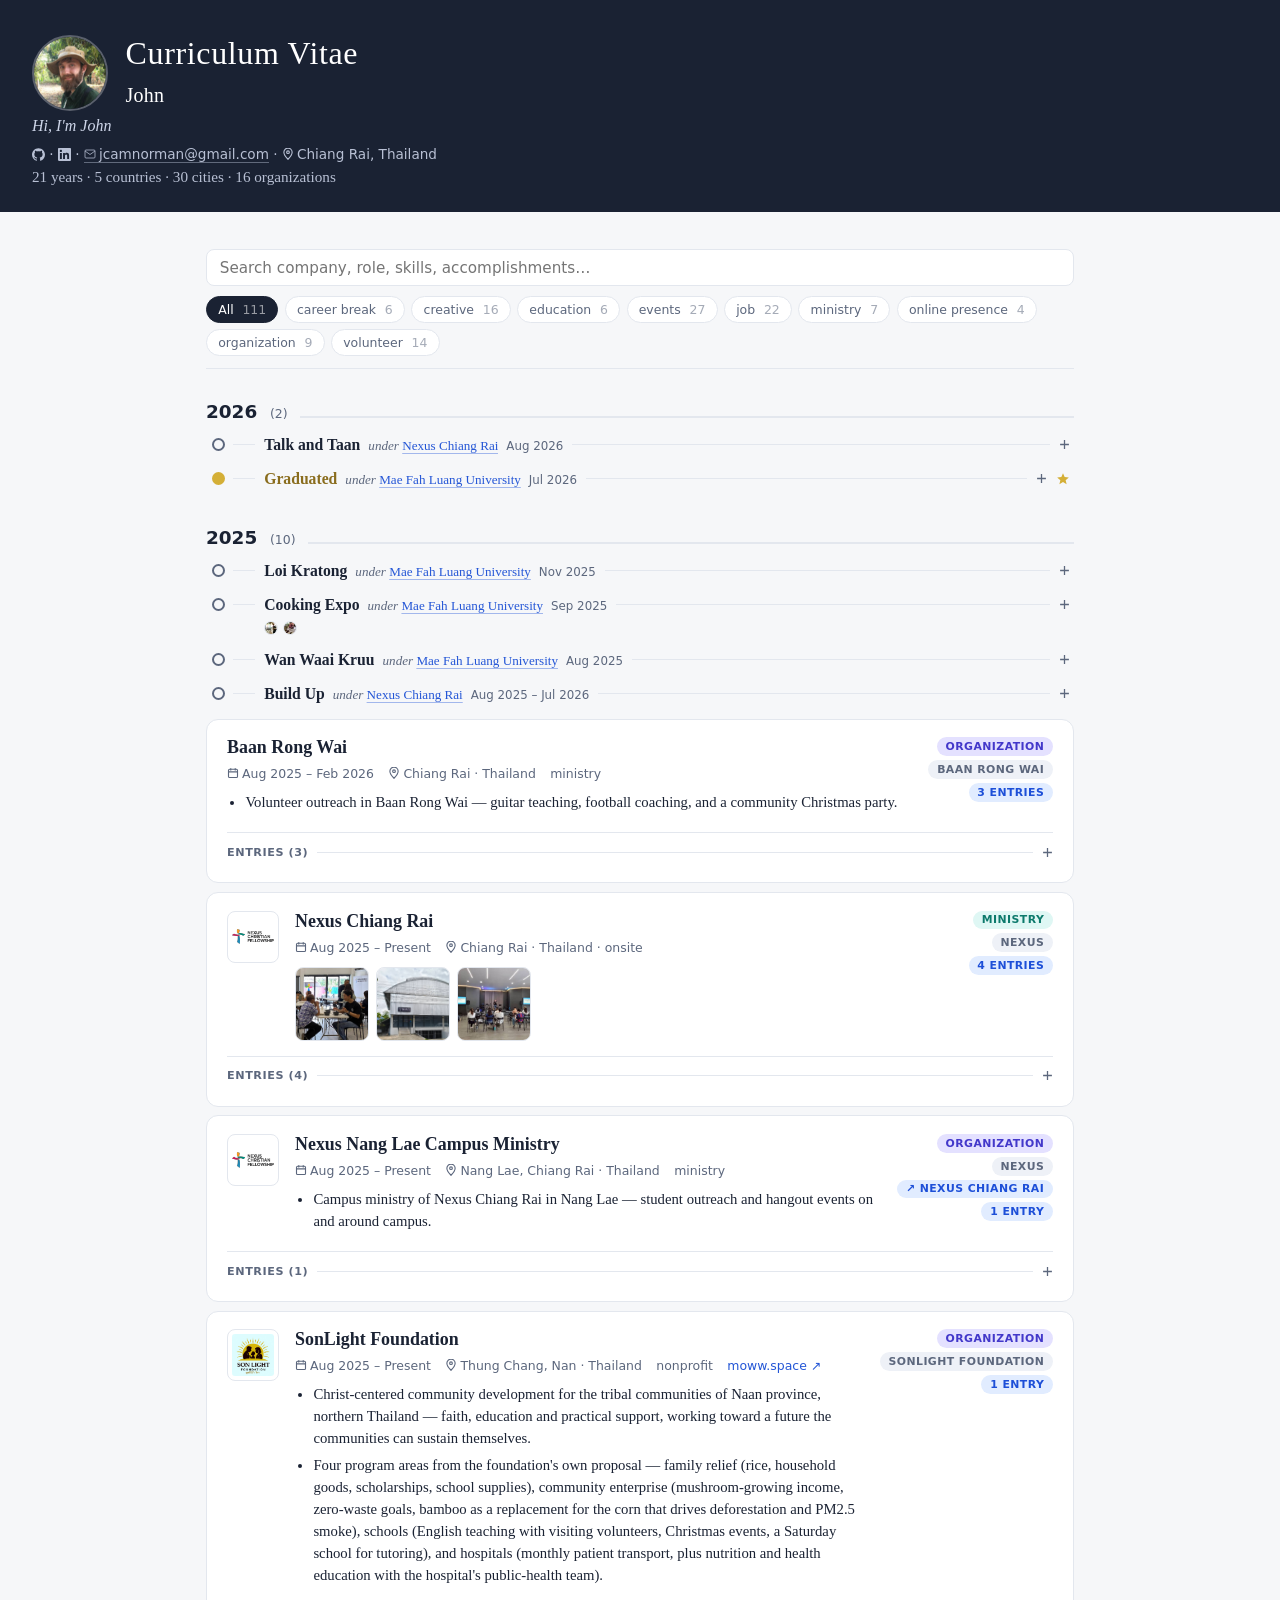
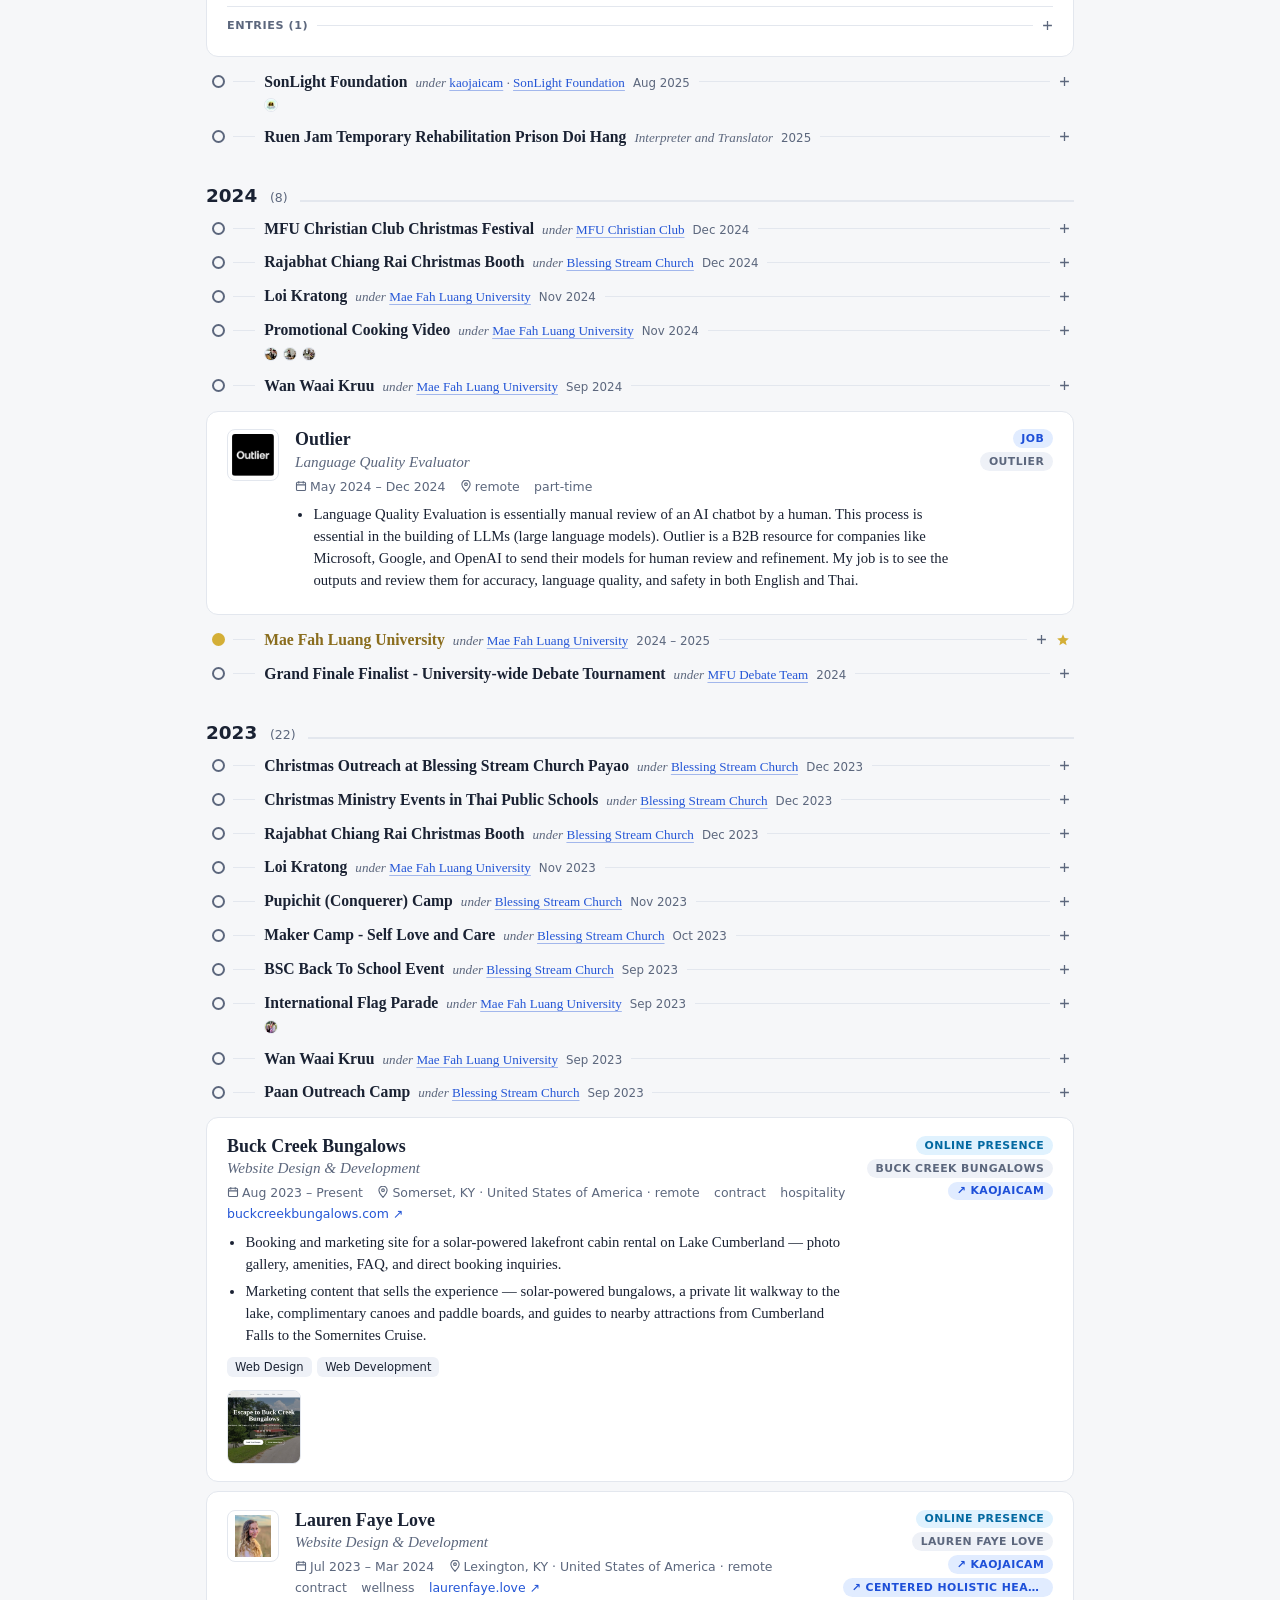
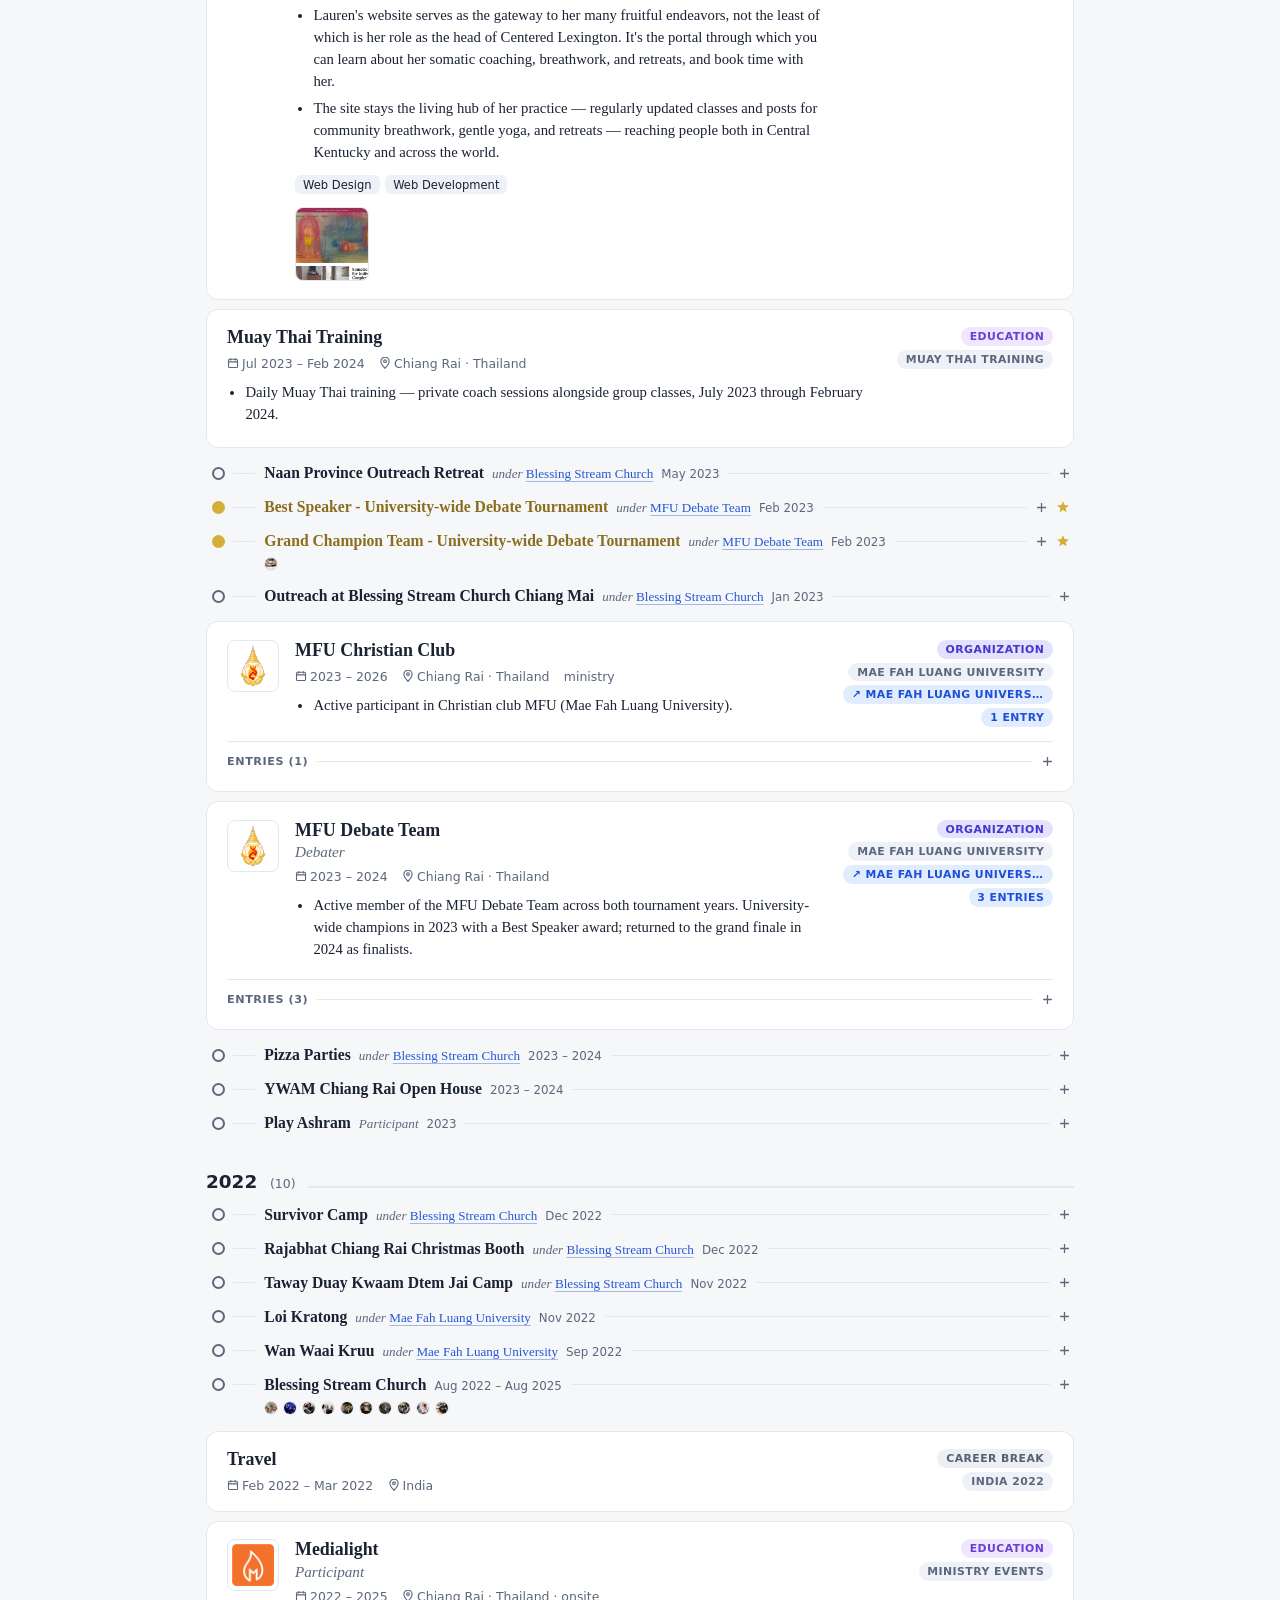
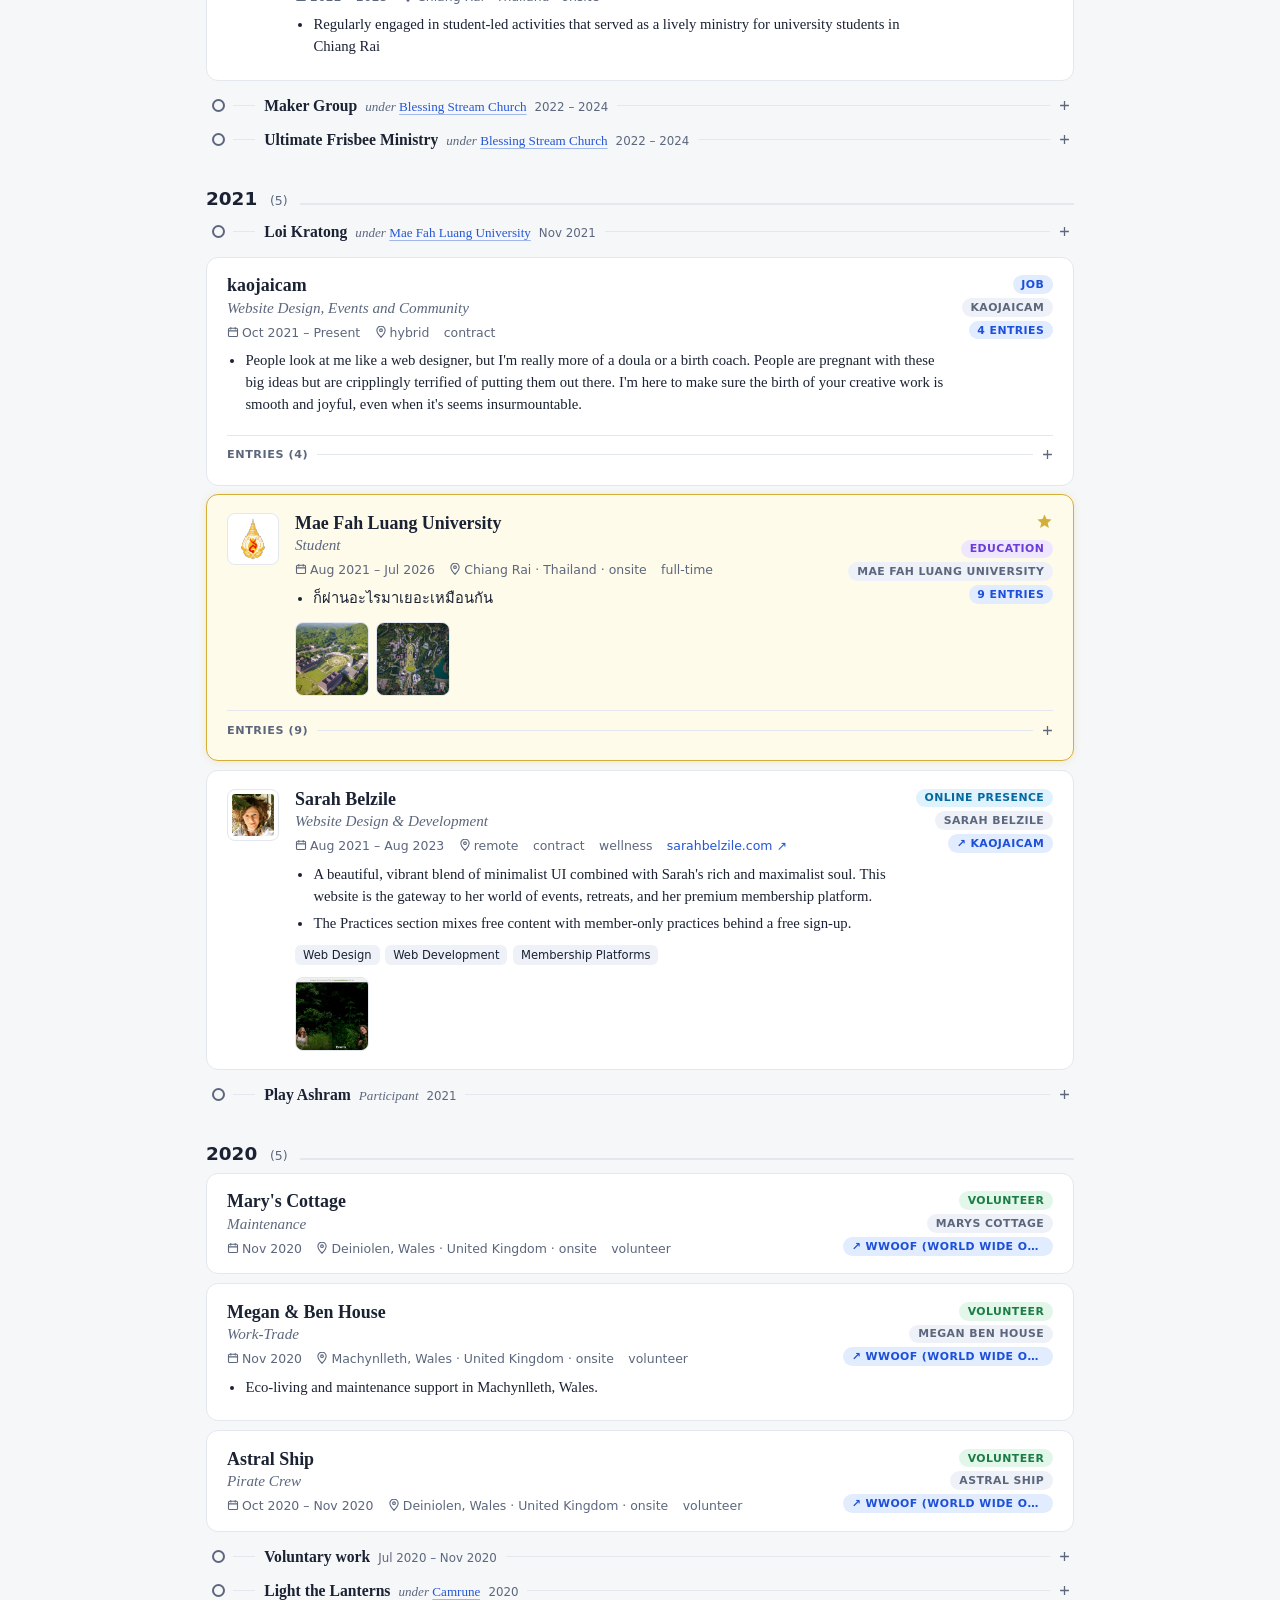
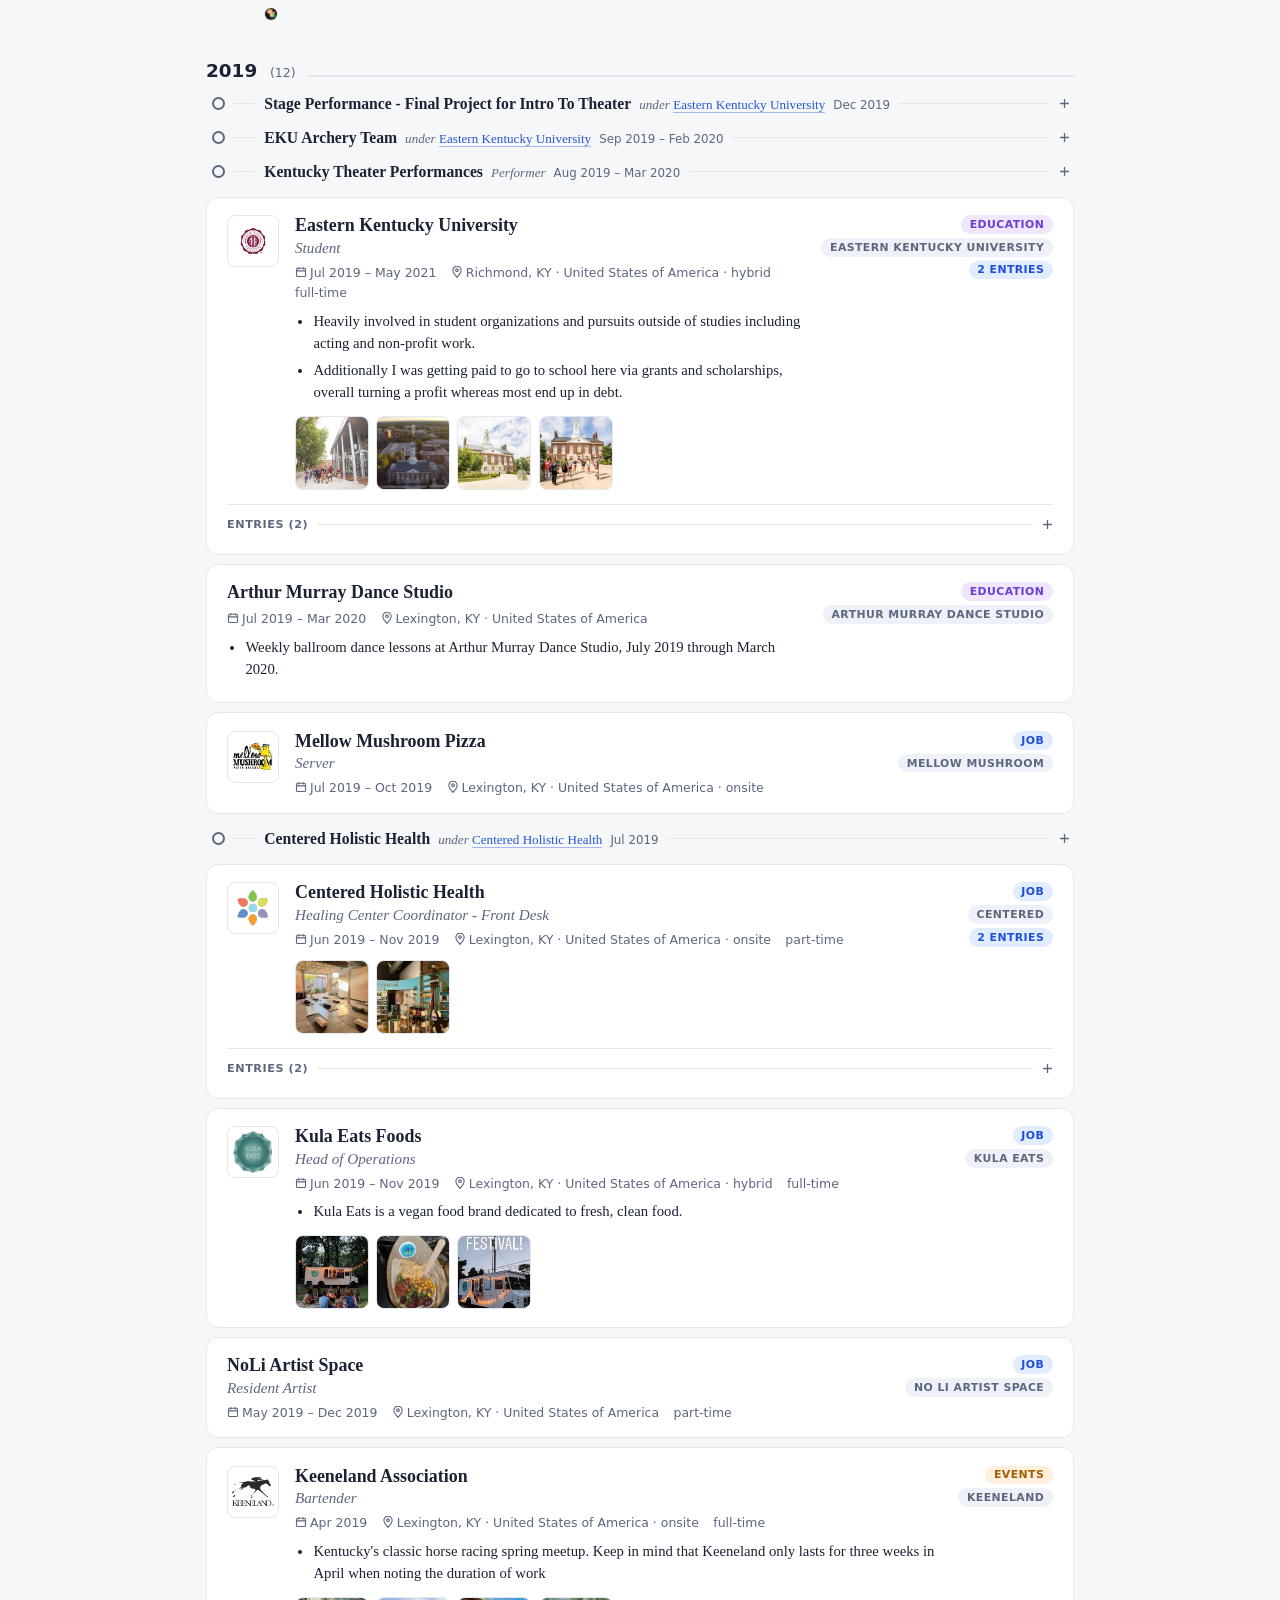
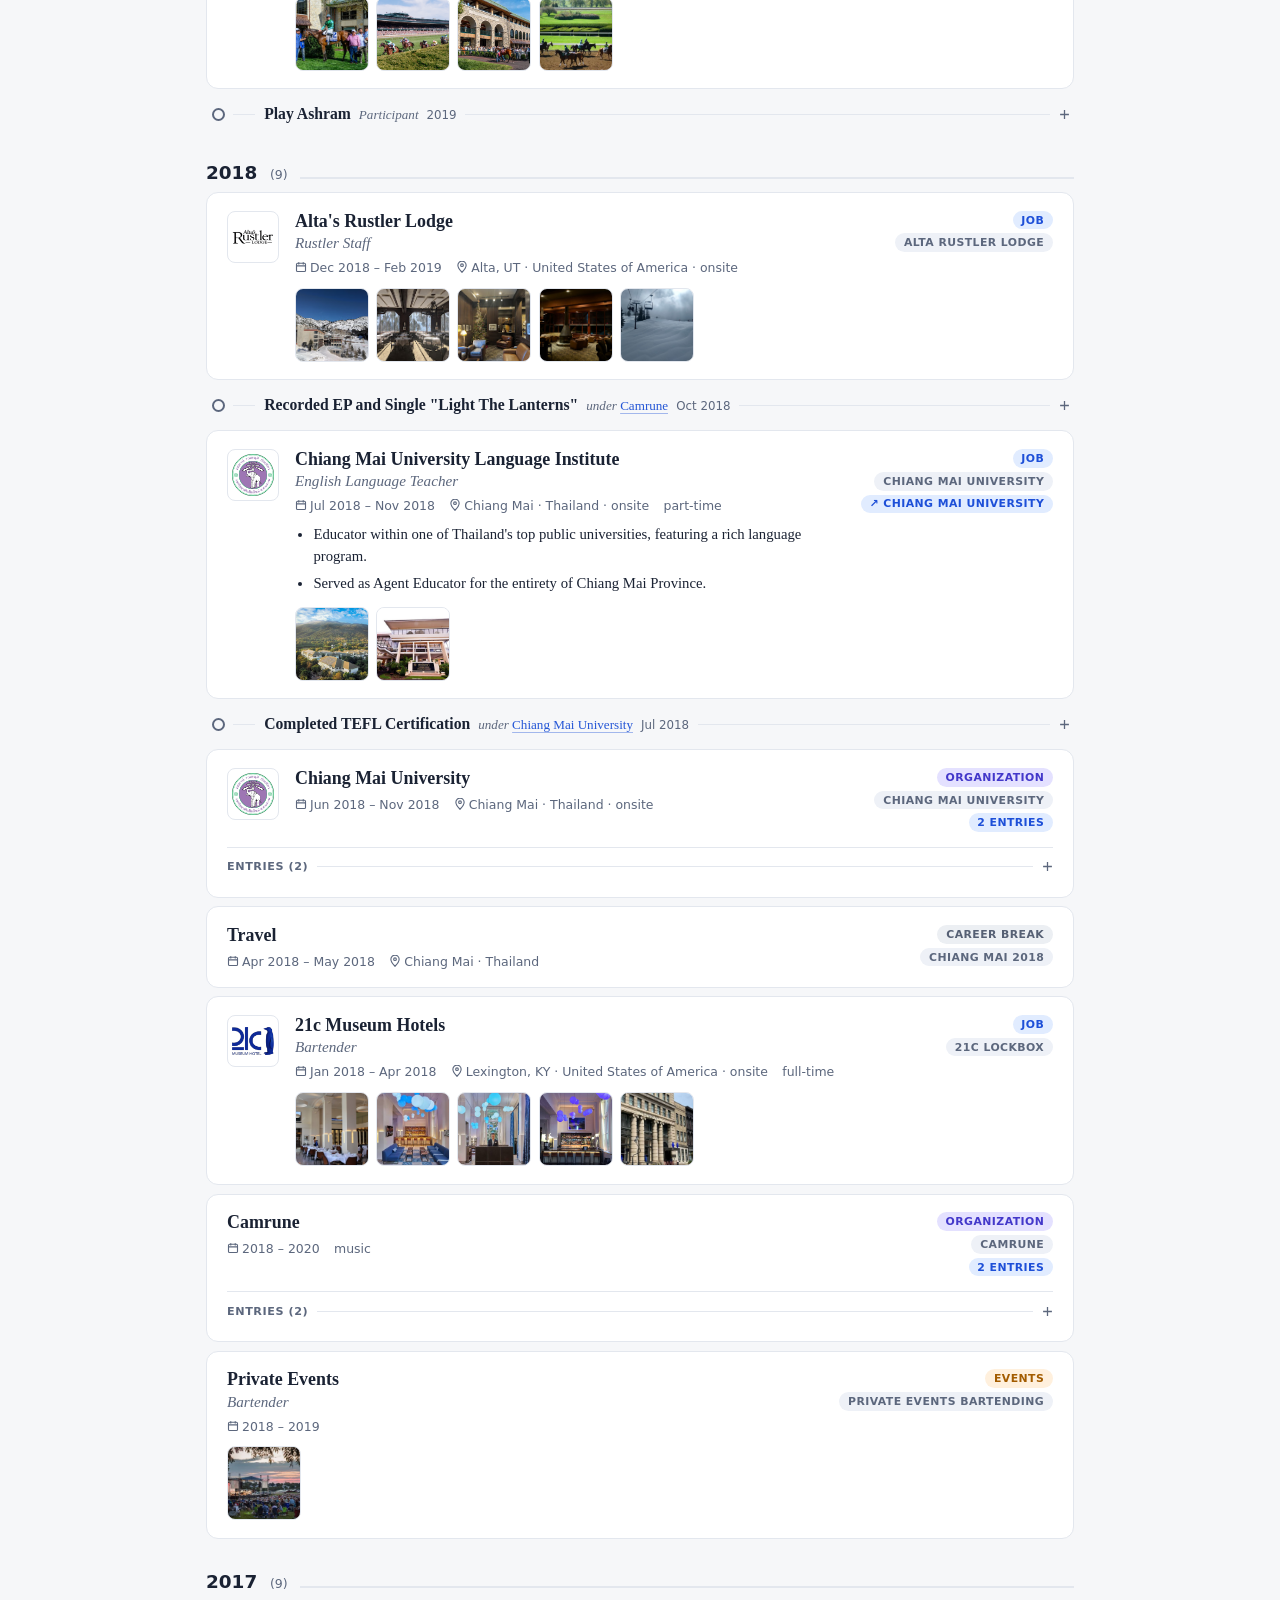
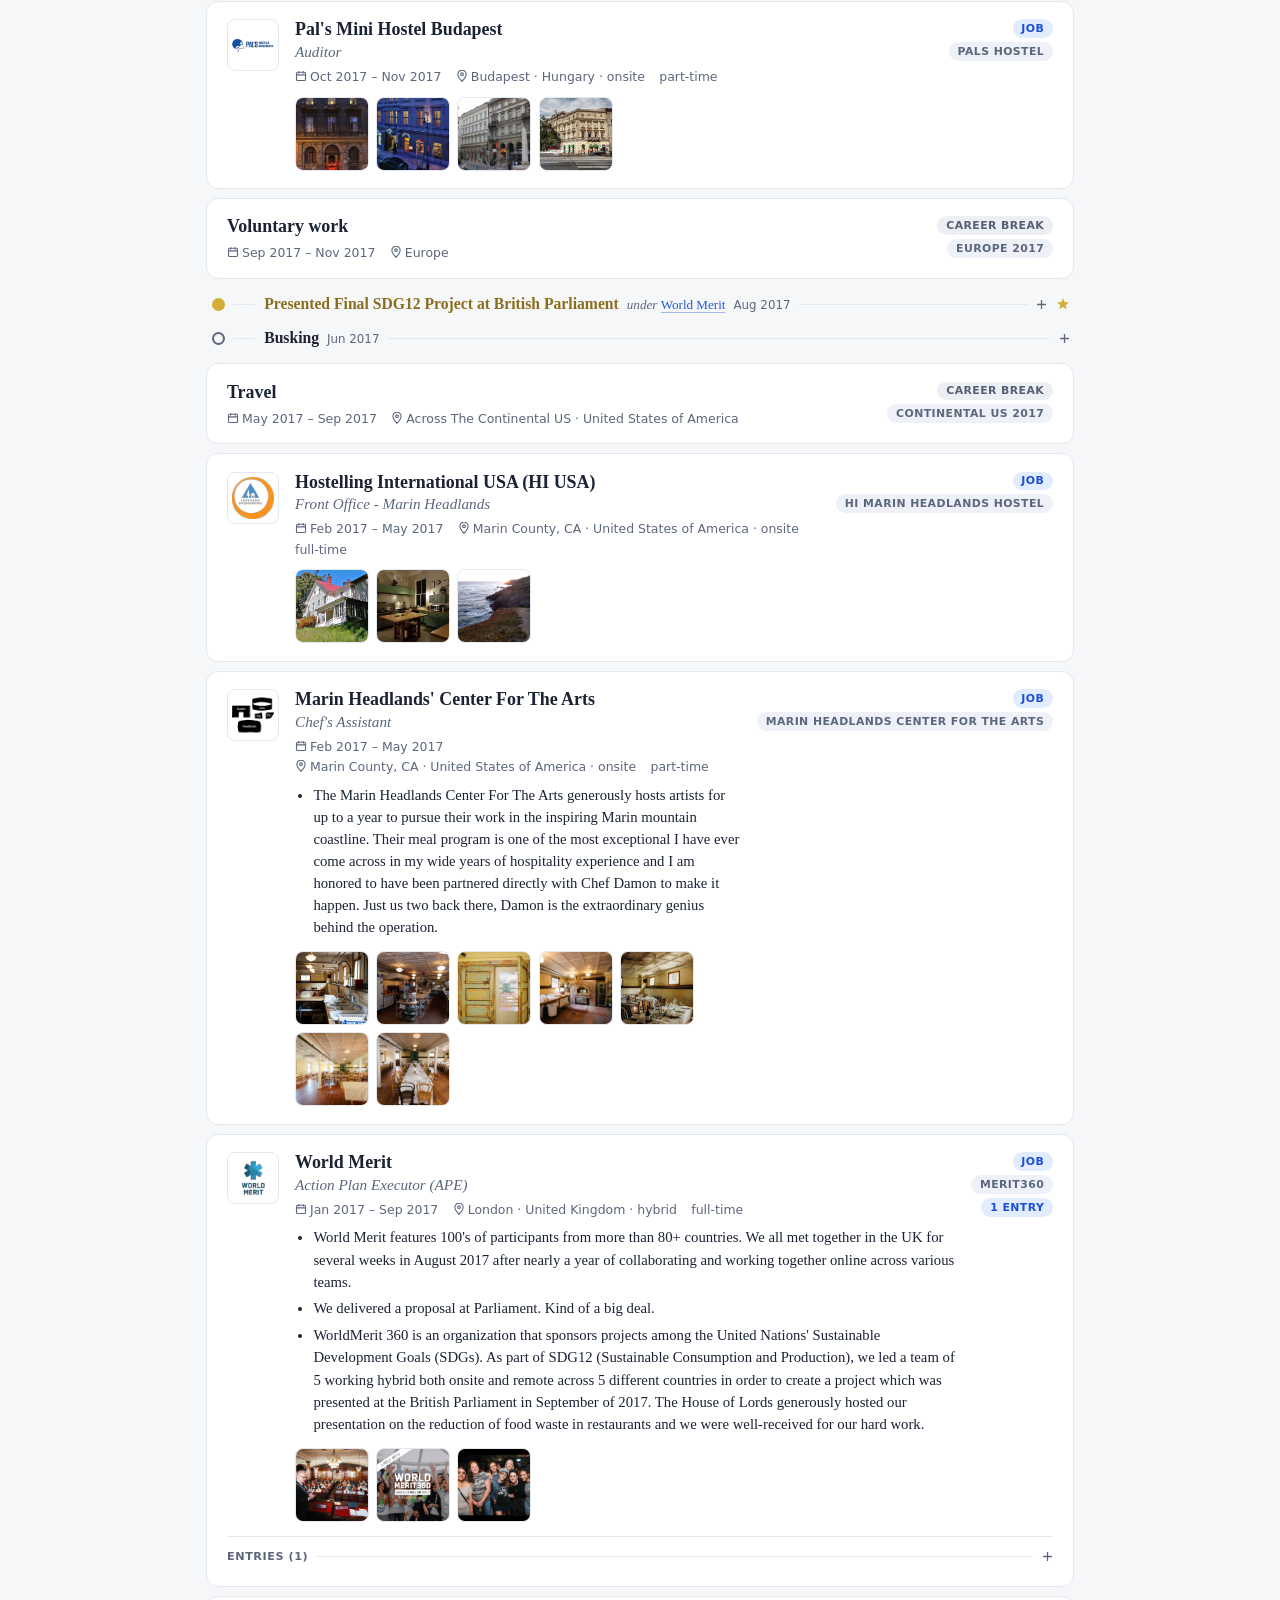
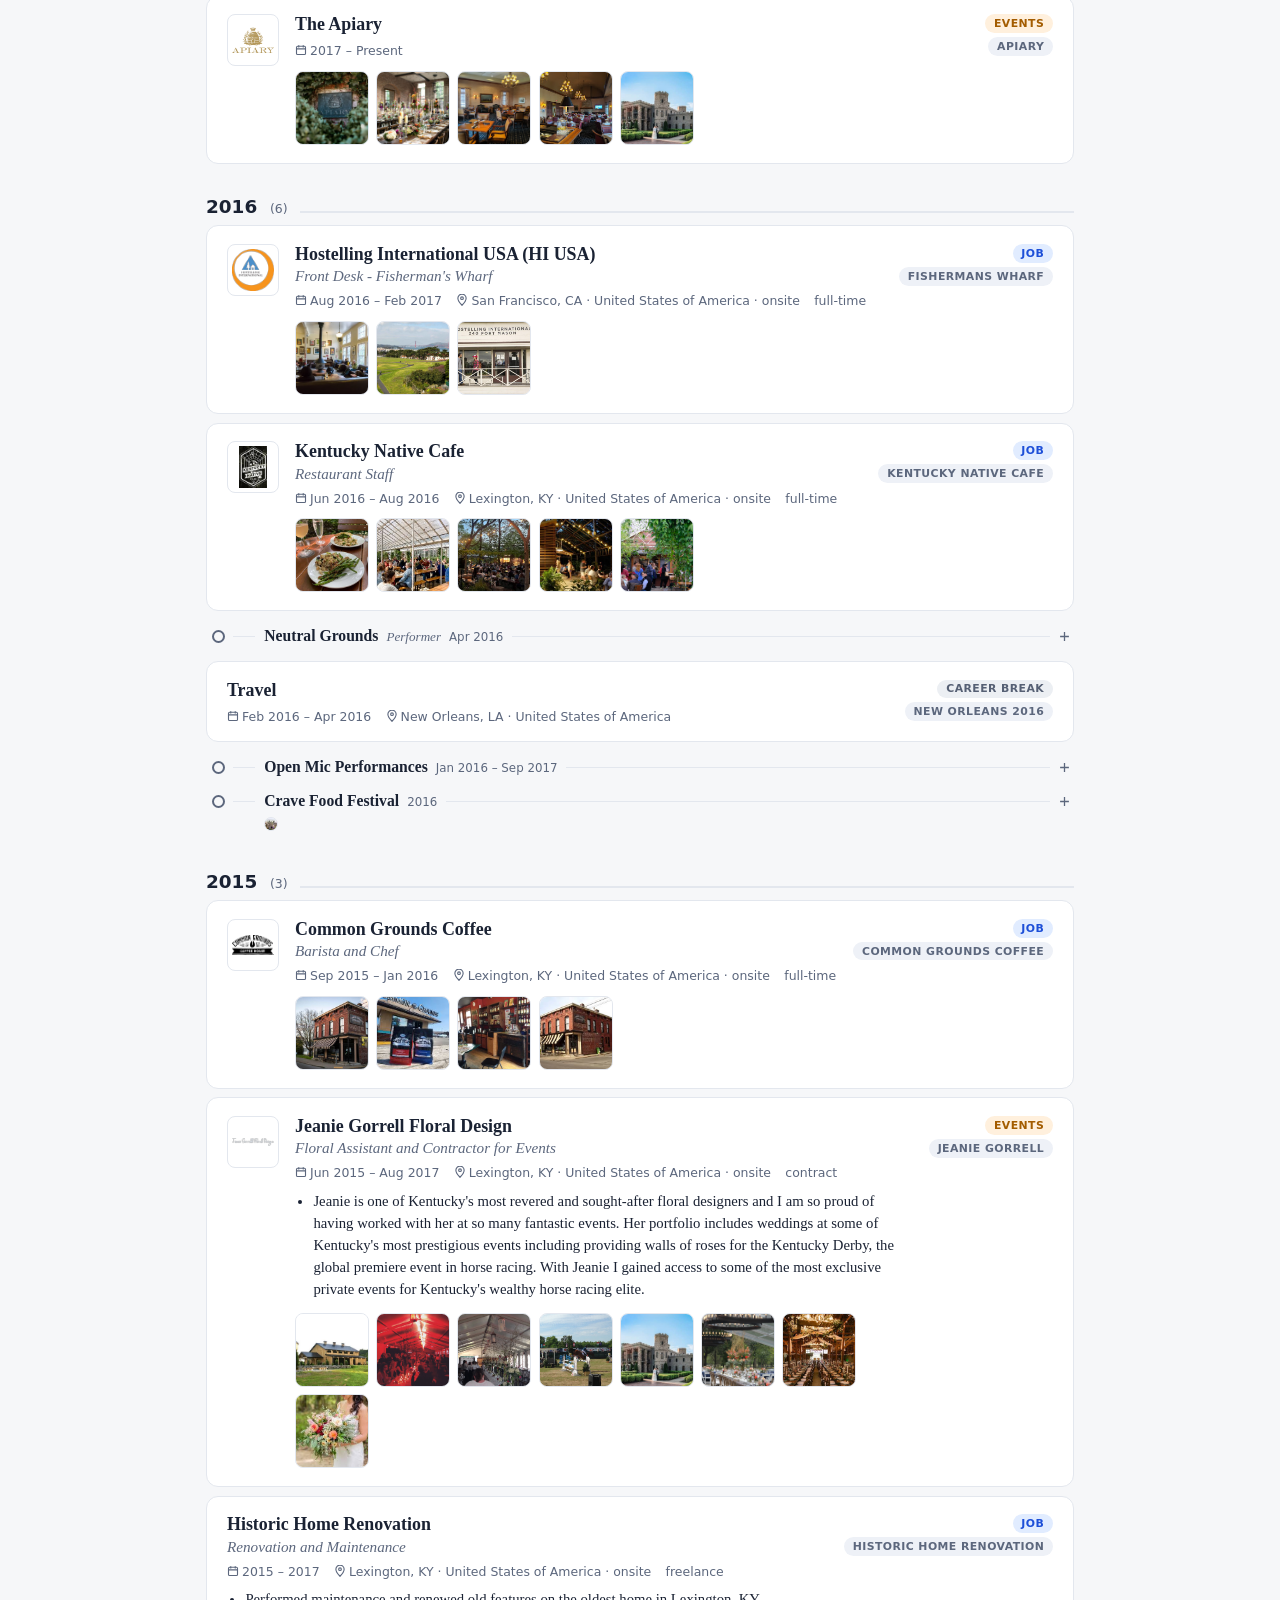
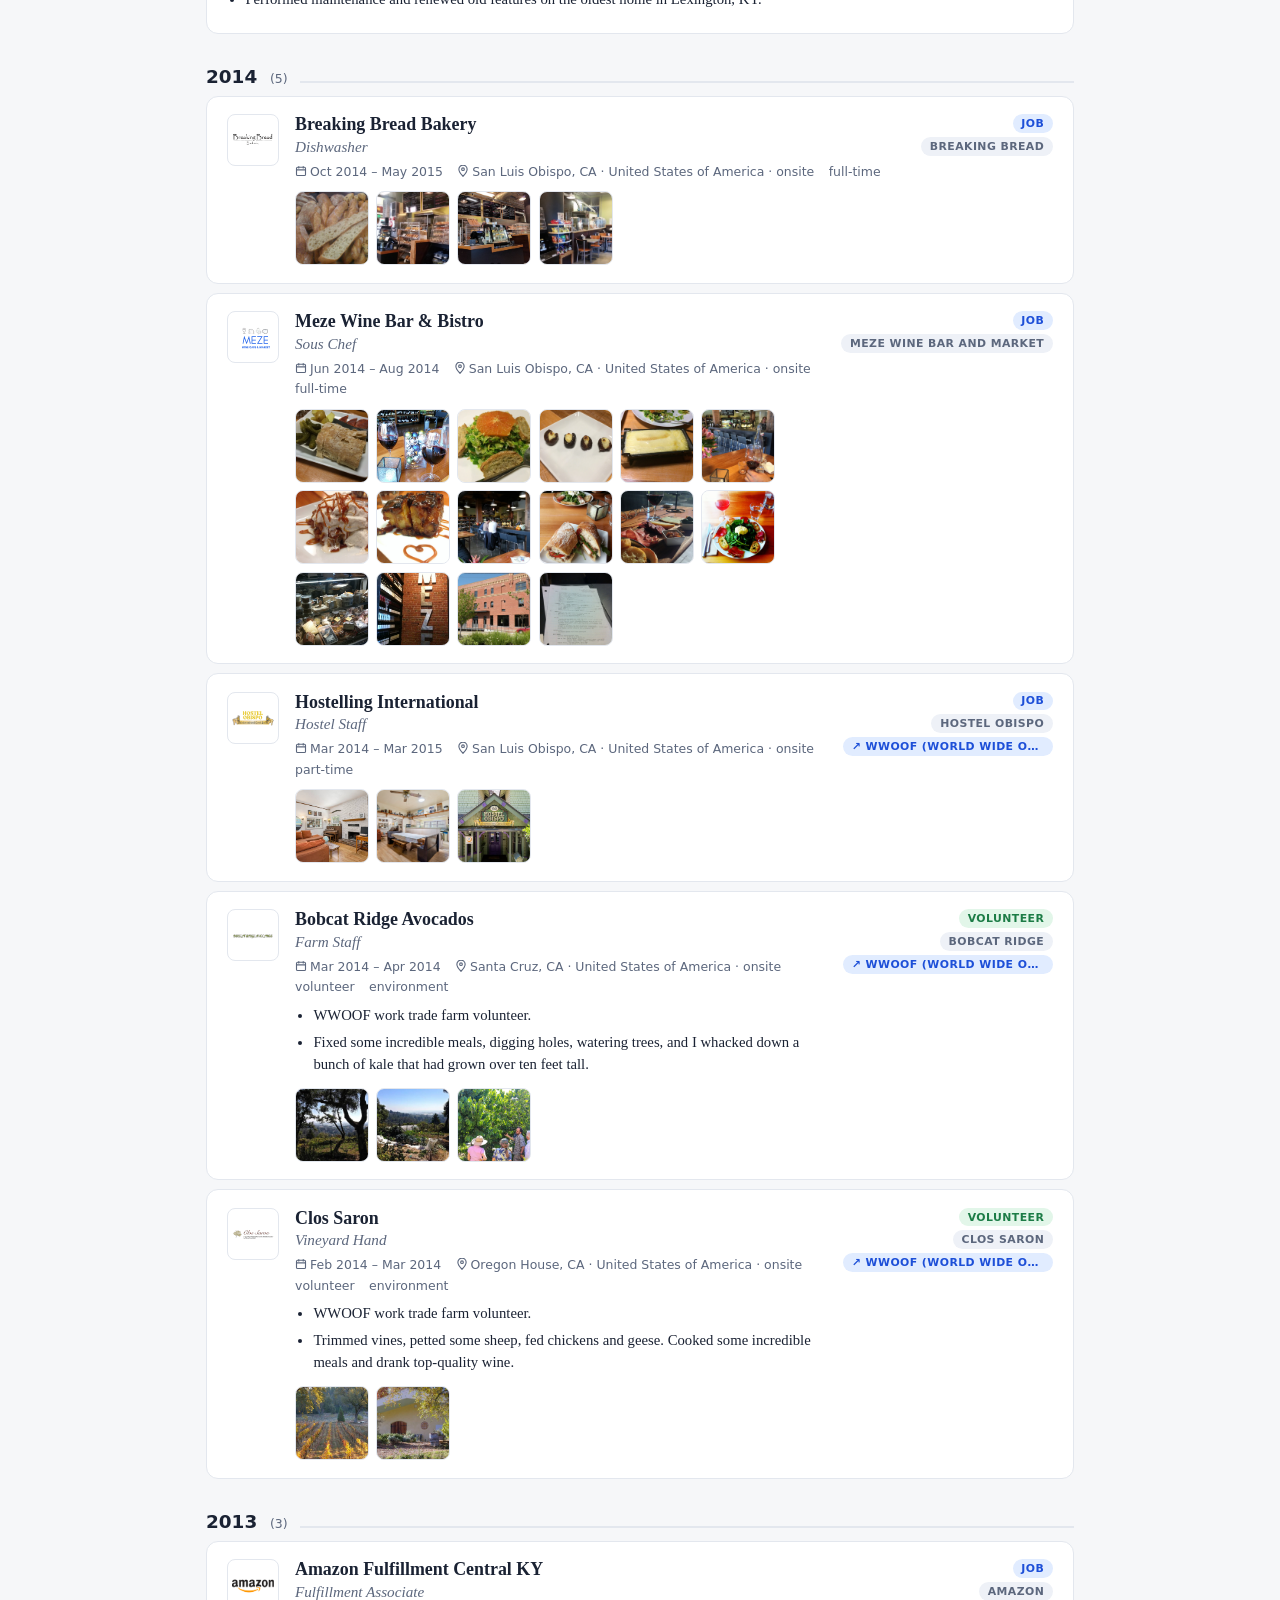
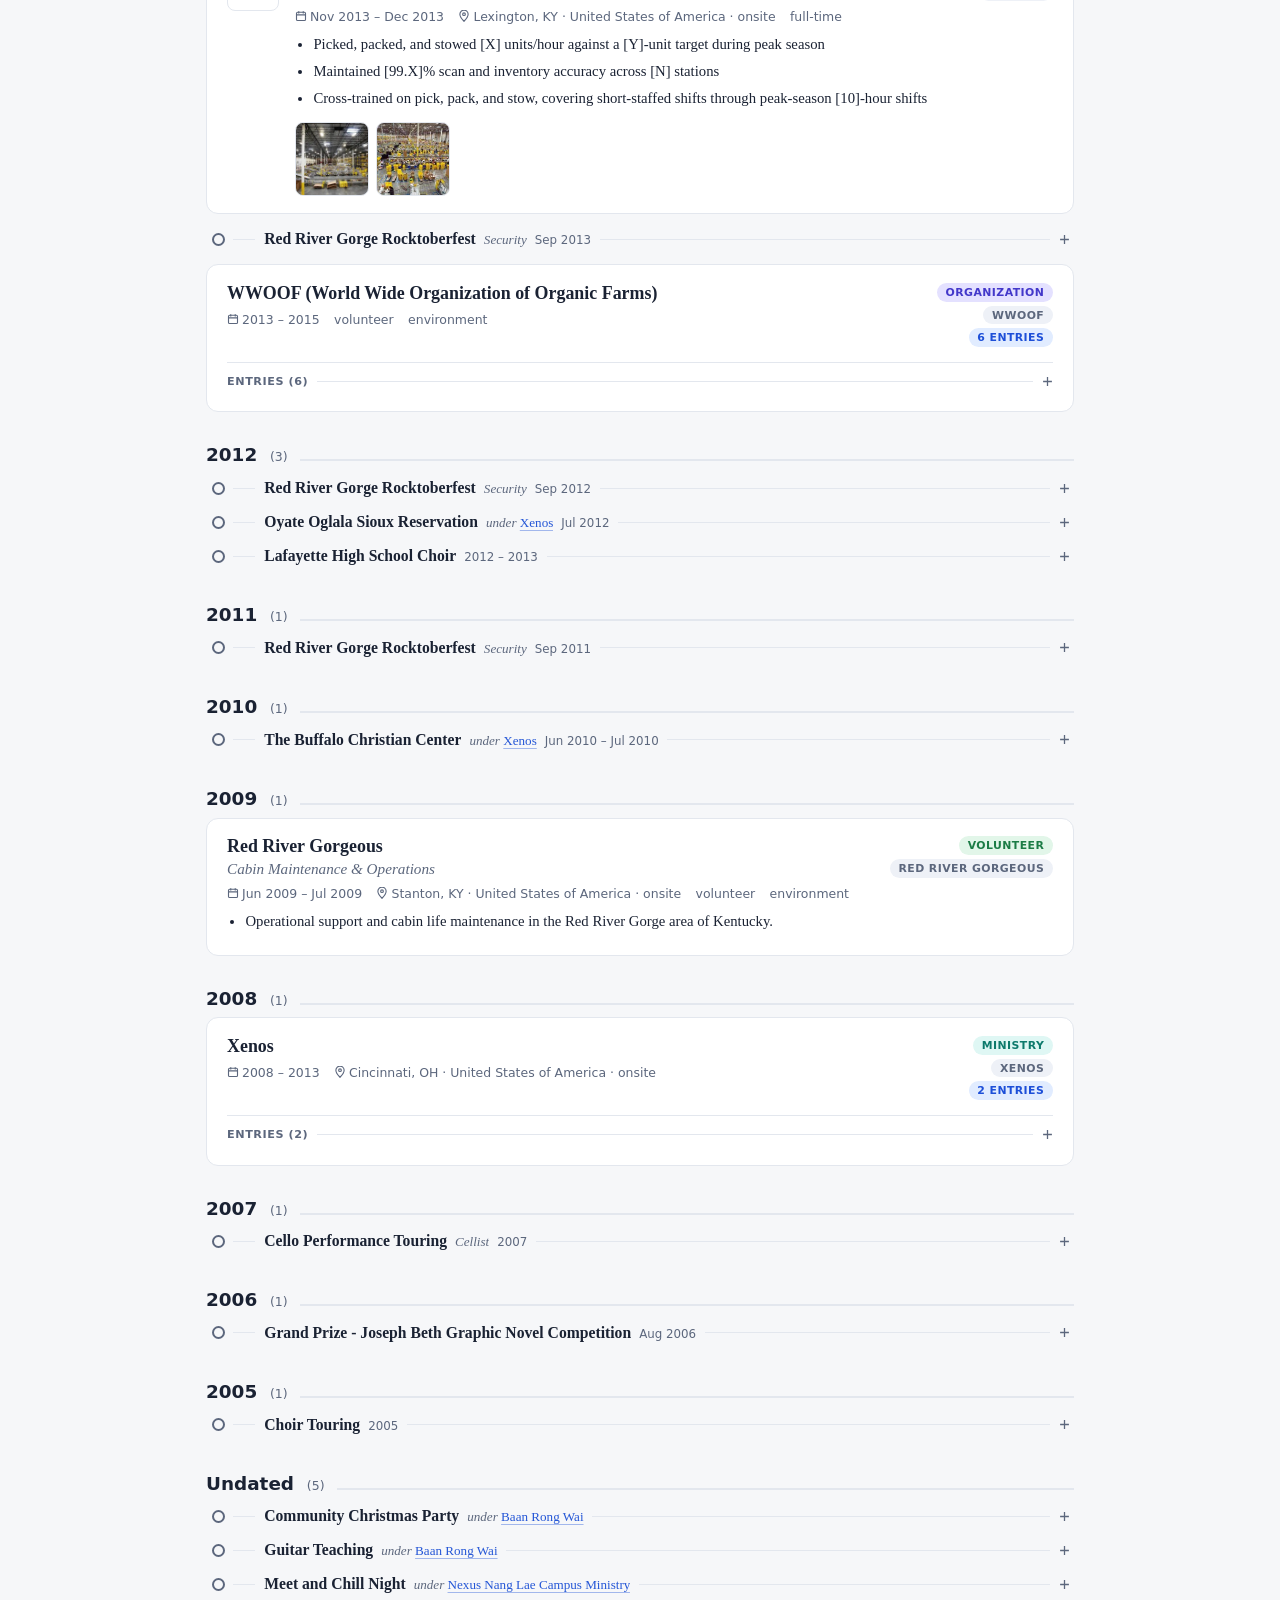
==== index.html @ a0696534 "added ywam and add tui features for sorting, added icons for contact, added masthead count of cities" ====
<!DOCTYPE html>
<html lang="en">
<head>
<meta charset="UTF-8">
<meta name="viewport" content="width=device-width, initial-scale=1.0">
<title>CV — Curriculum Vitae</title>
<style>
/* Original — the pre-Hallmark CV look: Georgia serif, navy header bar,
   white cards, blue accent. Ported to the current markup: the masthead
   grid replaces the old head-row, chips are buttons, badge type dots and
   the colophon footer are absorbed into this style. */

  :root {
    --bg: #f6f7f9; --card: #ffffff; --ink: #1a2233; --muted: #5c677d;
    --line: #e3e7ee; --accent: #2456d6; --gold: #d4af37; --gold-deep: #8a6d1e;
  }
  * { box-sizing: border-box; }
  body { margin: 0; font-family: Georgia, 'Times New Roman', serif; background: var(--bg); color: var(--ink); }
  header { background: var(--ink); color: #fff; padding: 2.2rem 2rem 1.6rem; }
  header p { margin: .4rem 0 0; color: #b8c0d4; font-size: .95rem; }
  /* Masthead: photo left of the wordmark + name lines; tagline, contact
     links and the entry count run full width below, as in the old header. */
  header h1 { margin: .45rem 0 0; font-size: 1.25rem; font-weight: normal; color: #fff; letter-spacing: .01em; }
  .tagline { display: none; }
  header .links { margin: .7rem 0 0; font-family: system-ui, sans-serif; font-size: .85rem; color: #b8c0d4; }
  .mast-in { display: grid; grid-template-columns: auto 1fr; align-items: start; }
  .mast-in > p, .mast-in > h1 { grid-column: 2; min-width: 0; }
  .mast-in > .tagline, .mast-in > .links, .mast-in > .sub { grid-column: 1 / -1; }
  .pfp { grid-column: 1; grid-row: 1 / 3; align-self: center; margin: 0 1.1rem 0 0;
    width: 76px; height: 76px; border-radius: 50%; object-fit: cover; flex: none;
    border: 2px solid rgba(255,255,255,.28); }
  .pfp[hidden] { display: none; }
  .mast-in:has(#mast-line[hidden]) .pfp { grid-row: 1; } /* no name: photo centers on the wordmark alone */
  .mast-line { margin: 0; font-size: 2rem; font-weight: normal; letter-spacing: .02em; color: #fff; }
  #mast-line[hidden] + h1 { margin: 0; font-size: 2rem; letter-spacing: .02em; } /* wordmark without a name */
  .tagline:not(:empty) { display: block; margin: .35rem 0 0; font-size: 1rem;
    font-style: italic; color: #cdd5e8; }
  header .links a { color: #b8c0d4; text-decoration: none; border-bottom: 1px solid rgba(184,192,212,.45); }
  header .links a:hover { color: #fff; border-color: #fff; }
  /* Contact-line icons: 12px stroke marks for the direct lines, 13px brand
     marks standing alone as links — currentColor, so they follow the link
     colour here (and #444 in print). */
  header .links svg { width: 12px; height: 12px; vertical-align: -1px; margin-right: 3px; }
  header .links a.ic { border-bottom: 0; }
  header .links a.ic svg { width: 13px; height: 13px; vertical-align: -2px; margin: 0; }
  header .links a.ic:hover { color: #fff; }
  .mast-rule { display: none; }
  .colophon { font-family: system-ui, sans-serif; font-size: .78rem; color: var(--muted);
    text-align: center; padding: 1.1rem 1rem 2.2rem; }
  .colo-rule { display: none; }
  main { max-width: 900px; margin: 0 auto; padding: 1.5rem 1rem 4rem; }
  .controls { position: sticky; top: 0; z-index: 10; background: var(--bg); padding: .8rem 0; display: flex;
    flex-direction: column; gap: .6rem; border-bottom: 1px solid var(--line); }
  .chips { display: flex; flex-wrap: wrap; gap: .4rem; }
  .chip { font-family: system-ui, sans-serif; font-size: .78rem; padding: .3rem .7rem; border-radius: 999px;
    border: 1px solid var(--line); background: var(--card); cursor: pointer; color: var(--muted); user-select: none; }
  .chip:focus-visible { outline: 2px solid var(--accent); outline-offset: 2px; } /* chips are buttons now */
  .chip.on { background: var(--ink); color: #fff; border-color: var(--ink); }
  .chip .n { opacity: .55; margin-left: .3rem; }
  input[type=search] { font-family: system-ui, sans-serif; font-size: .95rem; padding: .55rem .8rem;
    border: 1px solid var(--line); border-radius: 8px; background: var(--card); outline: none; }
  input[type=search]:focus { border-color: var(--accent); }
  .year { font-family: system-ui, sans-serif; font-size: 1.15rem; font-weight: 600; color: var(--ink);
    margin: 2rem 0 .4rem; display: flex; align-items: baseline; gap: .8rem; }
  .year::after { content: ''; flex: 1; border-top: 2px solid var(--line); }
  .year .n { font-size: .78rem; color: var(--muted); font-weight: normal; }
  .card { background: var(--card); border: 1px solid var(--line); border-radius: 12px;
    padding: 1.1rem 1.25rem; margin: .55rem 0; break-inside: avoid; }
  .card.featured { border-color: var(--gold); background: #fffbea; box-shadow: 0 1px 9px rgba(212,175,55,.2); }
  .feat-star { color: var(--gold); display: inline-flex; flex: none; }
  .feat-star svg { width: 17px; height: 17px; }
  .badges .feat-star { margin-bottom: .35rem; }
  .card-top { display: flex; gap: 1rem; align-items: flex-start; }
  .card img.logo { width: 52px; height: 52px; object-fit: contain; border-radius: 8px;
    background: #fff; border: 1px solid var(--line); padding: 4px; flex: none; }
  .card h2 { margin: 0; font-size: 1.12rem; font-weight: 600; }
  .card .role { margin: .15rem 0 0; color: var(--muted); font-size: .95rem; font-style: italic; }
  .meta { display: flex; flex-wrap: wrap; gap: .35rem .9rem; margin-top: .5rem;
    font-family: system-ui, sans-serif; font-size: .78rem; color: var(--muted); }
  .meta svg { width: 12px; height: 12px; vertical-align: -1px; margin-right: 3px; }
  .meta .elink { color: var(--accent); text-decoration: none; }
  .meta .elink:hover { text-decoration: underline; }
  .badges { margin-left: auto; display: flex; flex-direction: column; gap: .25rem; align-items: flex-end; flex: none; }
  .badge { font-family: system-ui, sans-serif; font-size: .68rem; font-weight: 600; letter-spacing: .04em;
    text-transform: uppercase; padding: .18rem .55rem; border-radius: 999px; background: #eef1f7; color: var(--muted); }
  .badge .tdot, .chip .tdot { display: none; } /* original badges are solid pills, no leading dot */
  .badge.type-job { background: #e1ecff; color: #1d4fd8; }
  .badge.type-volunteer { background: #e2f6e9; color: #1c7c46; }
  .badge.type-education { background: #efe6ff; color: #6b3fd4; }
  .badge.type-events { background: #fff0dd; color: #a35c00; }
  .badge.type-ministry { background: #dff7f4; color: #0d7a6c; }
  .badge.type-creative { background: #ffe3ee; color: #c22a74; }
  .badge.type-career_break { background: #eceff3; color: #566074; }
  .badge.type-organization { background: #e4e1ff; color: #4338ca; }
  .badge.type-online_presence { background: #e0f2fe; color: #0369a1; }
  ul.acc { margin: .6rem 0 0; padding-left: 1.15rem; }
  ul.acc li { font-size: .92rem; line-height: 1.5; margin-bottom: .3rem; }
  .skills { display: flex; flex-wrap: wrap; gap: .35rem; margin-top: .7rem; }
  .skill { font-family: system-ui, sans-serif; font-size: .72rem; background: #eef1f7; color: var(--ink);
    border-radius: 6px; padding: .18rem .5rem; }
  .thumbs { display: flex; flex-wrap: wrap; gap: .45rem; margin-top: .8rem; }
  .thumbs img { width: 74px; height: 74px; object-fit: cover; border-radius: 8px;
    border: 1px solid var(--line); cursor: zoom-in; }
  /* Career break photo view: expanding fills the whole card frame with the
     entry's pictures — tiles crop to fit so any image count fills the frame
     edge to edge — with the text overlaid on a faint dark highlight. */
  .card.cb { position: relative; }
  .cb-frame { display: none; }
  .card.cb.photo { height: clamp(300px, 58vw, 430px); overflow: hidden; }
  .card.photo .cb-body { display: none; }
  .card.photo .cb-frame { position: absolute; inset: 0; display: block; }
  .cb-collage { position: absolute; inset: 0; display: flex; flex-direction: column; }
  .cb-row { flex: 1 1 0; min-height: 0; display: flex; }
  .cb-row img { flex: 1 1 0; min-width: 0; width: 100%; height: 100%;
    object-fit: cover; cursor: zoom-in; display: block; }
  .cb-overlay { position: absolute; inset: 0; display: flex; flex-direction: column;
    justify-content: space-between; align-items: flex-start; padding: .95rem 1.05rem;
    pointer-events: none; overflow: hidden; }
  .cb-head, .cb-foot { display: flex; flex-direction: column; align-items: flex-start;
    gap: .4rem; max-width: 100%; }
  .cb-head > *, .cb-foot > * { width: fit-content; max-width: 100%; }
  .cb-frame h2, .cb-frame .role, .cb-frame .meta, .cb-frame ul.acc, .cb-frame .skills {
    background: rgba(13,18,28,.36); backdrop-filter: blur(3px); border-radius: 9px;
    padding: .32rem .65rem; margin: 0; color: #fff; text-shadow: 0 1px 6px rgba(0,0,0,.5); }
  .cb-frame ul.acc { padding-left: 1.2rem; }
  .cb-frame .skill { background: rgba(13,18,28,.36); color: #fff; backdrop-filter: blur(2px); }
  .cb-frame .badge { background: rgba(13,18,28,.4); color: #fff; backdrop-filter: blur(2px); }
  .cb-frame .badges { margin: 0; flex-direction: row; flex-wrap: wrap; align-items: center; gap: .3rem; }
  .cb-frame .meta .elink { color: #cfe0ff; }
  .cb-overlay :is(a, .badge.jump) { pointer-events: auto; }
  .cb-strip { display: flex; align-items: center; gap: .55rem; width: 100%;
    margin-top: .9rem; padding: .4rem 0 .15rem; background: none; border: 0;
    border-top: 1px solid var(--line); cursor: pointer; font: inherit; text-align: left; color: var(--ink); }
  .cb-label { font-family: system-ui, sans-serif; font-size: .7rem; font-weight: 600;
    text-transform: uppercase; letter-spacing: .05em; color: var(--muted); flex: none; }
  .cb-strip:hover .cb-label { color: var(--accent); }
  .cb-rule { height: 1px; background: var(--line); flex: 1 1 auto; }
  .cb-tw { flex: none; color: var(--muted); display: inline-flex; transition: transform .2s; }
  .cb-tw svg { width: 11px; height: 11px; }
  .card.photo .cb-strip { position: absolute; top: .7rem; right: .7rem; z-index: 2; width: auto;
    margin: 0; padding: .28rem .65rem; border: 0; border-radius: 999px;
    background: rgba(13,18,28,.45); backdrop-filter: blur(3px); }
  .card.photo .cb-strip .cb-label, .card.photo .cb-strip .cb-tw { color: #fff; }
  .card.photo .cb-strip .cb-rule { display: none; }
  .card.photo .cb-strip .cb-tw { transform: rotate(45deg); }
  /* Milestone one-line entries (milestone: true) */
  .ms { margin: .1rem 0; }
  .ms-row { display: flex; align-items: center; gap: .55rem; width: 100%;
    padding: .45rem .25rem .45rem 0; background: none; border: 0; cursor: pointer;
    font: inherit; text-align: left; color: var(--ink); }
  .ms-dot { width: 13px; height: 13px; border-radius: 50%; border: 2px solid var(--muted);
    background: var(--bg); flex: none; margin-left: .35rem; transition: border-color .15s, background .15s; }
  .ms-row:hover .ms-dot { border-color: var(--accent); }
  .ms.open .ms-dot { background: var(--accent); border-color: var(--accent); }
  .ms-rule { height: 1px; background: var(--line); flex: 0 0 22px; }
  .ms-tail { flex: 1 1 auto; min-width: 12px; }
  .ms-label { display: flex; align-items: baseline; gap: .5rem; min-width: 0; }
  .ms-title { font-size: .98rem; font-weight: 600; white-space: nowrap; overflow: hidden;
    text-overflow: ellipsis; flex: 0 1 auto; min-width: 0; }
  .ms-row:hover .ms-title { color: var(--accent); }
  .ms-sub { color: var(--muted); font-size: .82rem; font-style: italic; white-space: nowrap;
    overflow: hidden; text-overflow: ellipsis; flex: 0 1 auto; min-width: 0; }
  .ms-date { font-family: system-ui, sans-serif; font-size: .74rem; color: var(--muted);
    white-space: nowrap; flex: none; }
  .ms-tw { flex: none; color: var(--muted); display: inline-flex; transition: transform .2s; }
  .ms-tw svg { width: 11px; height: 11px; }
  .ms.open .ms-tw { transform: rotate(45deg); }
  /* Featured entries (featured: true): gold highlight + star */
  .ms.featured .ms-dot { border-color: var(--gold); background: var(--gold); }
  .ms.featured .ms-title { color: var(--gold-deep); }
  .ms.featured .ms-row:hover .ms-title { color: var(--accent); }
  .ms-row .feat-star svg { width: 14px; height: 14px; }
  .ms-detail { display: none; }
  .ms.open .ms-detail { display: flex; justify-content: center; padding: .8rem 0 1rem;
    animation: msbloom .45s ease-out; }
  .ms.open.auto .ms-detail { animation: none; } /* filter-expanded: shown instantly */
  @keyframes msbloom { from { clip-path: circle(0 at 21px 0); } to { clip-path: circle(200% at 21px 0); } }
  .ms-circle { width: clamp(260px, 72vw, 440px); aspect-ratio: 1; border-radius: 50%;
    background: var(--card); border: 1px solid var(--line); padding: 2.1rem 2.4rem;
    display: flex; flex-direction: column; align-items: center; text-align: center;
    overflow-y: auto; scrollbar-width: thin; }
  .ms.featured .ms-circle { border-color: var(--gold); background: #fffbea; }
  .ms-circle img.clogo { width: 58px; height: 58px; object-fit: contain; border-radius: 50%;
    background: #fff; border: 1px solid var(--line); padding: 4px; margin-bottom: .6rem; }
  .ms-circle h3 { margin: 0; font-size: 1rem; font-weight: 600; }
  .ms-circle .csub { margin: .2rem 0 0; color: var(--muted); font-size: .85rem; font-style: italic; }
  .ms-circle .cmeta { display: flex; flex-wrap: wrap; justify-content: center; gap: .3rem .8rem;
    margin-top: .5rem; font-family: system-ui, sans-serif; font-size: .74rem; color: var(--muted); }
  .ms-circle .cmeta svg { width: 11px; height: 11px; vertical-align: -1px; margin-right: 3px; }
  .ms-circle .cbadges { display: flex; flex-wrap: wrap; justify-content: center; gap: .3rem; margin-top: .55rem; }
  .ms-circle p.cacc { margin: .7rem 0 0; font-size: .8rem; line-height: 1.45; }
  .ms-circle ul.cacc { margin: .7rem 0 0; padding-left: 1.05rem; text-align: left; }
  .ms-circle ul.cacc li { font-size: .8rem; line-height: 1.45; margin-bottom: .35rem; }
  .ms-circle .cskills { display: flex; flex-wrap: wrap; justify-content: center; gap: .3rem; margin-top: .7rem; }
  .ms-circle .cimgs { display: flex; flex-wrap: wrap; justify-content: center; gap: .45rem; margin-top: .8rem; }
  .ms-circle .cimgs img { width: 52px; height: 52px; object-fit: cover; border-radius: 50%;
    border: 1px solid var(--line); cursor: zoom-in; }

  /* Picture view (image_view: full): a milestone's single picture is the meat
     of its detail — shown whole, never cropped; the circle's typography and
     spacing carry; only the shape and image treatment change. */
  .ms-circle.pict { aspect-ratio: auto; border-radius: 12px; padding: 1rem 1.2rem;
    overflow: visible; }
  .ms-circle.pict img.phero { display: block; max-width: 100%; max-height: 80vh;
    width: auto; height: auto; margin: 0 auto .6rem; border: 1px solid var(--line);
    background: #fff; cursor: zoom-in; }
  /* Parent links + collapsible Events strip on parent cards */
  .plink { color: var(--accent); text-decoration: underline; text-decoration-color: rgba(36,86,214,.4);
    text-underline-offset: 3px; font-style: normal; cursor: pointer; }
  .plink:hover { text-decoration-color: var(--accent); }
  .badge.parent { background: #e1ecff; color: #1d4fd8; }
  .badge.jump { cursor: pointer; max-width: 210px; white-space: nowrap; overflow: hidden;
    text-overflow: ellipsis; }
  .badge.jump:hover { text-decoration: underline; }
  .events-strip { border-top: 1px solid var(--line); margin-top: .9rem; padding-top: .45rem; }
  .es-head { display: flex; align-items: center; gap: .55rem; width: 100%; padding: .35rem 0;
    background: none; border: 0; cursor: pointer; font: inherit; text-align: left; color: var(--ink); }
  .es-label { font-family: system-ui, sans-serif; font-size: .7rem; font-weight: 600;
    text-transform: uppercase; letter-spacing: .05em; color: var(--muted); flex: none; }
  .es-head:hover .es-label { color: var(--accent); }
  .es-rule { height: 1px; background: var(--line); flex: 1 1 auto; }
  .es-tw { flex: none; color: var(--muted); display: inline-flex; transition: transform .2s; }
  .es-head .es-tw svg { width: 11px; height: 11px; }
  .es-head[aria-expanded="true"] .es-tw { transform: rotate(45deg); }
  .es-lines { display: none; padding-top: .2rem; }
  .events-strip.open .es-lines { display: block; }
  .es-lines .ms-row { padding: .3rem 0; cursor: default; }
  .events-strip .es-lines .ms-row:hover .ms-title { color: var(--ink); }
  .es-jump { flex: none; color: var(--muted); font-family: system-ui, sans-serif; font-size: .78rem; }
  .es-jump:hover, .plink:hover + .es-jump { color: var(--accent); }
  /* picture bubbles under a collapsed milestone line (aligned with its title) */
  .ms-pips { display: flex; align-items: center; gap: 5px; padding: 0 0 .45rem 58px; }
  .pip { width: 14px; height: 14px; border-radius: 50%; object-fit: cover;
    border: 1px solid var(--line); background: var(--card); cursor: zoom-in; }
  .pip:hover { border-color: var(--accent); }
  .ms.open .ms-pips { display: none; } /* expanded circle shows the real photos */
  /* flash highlight for jump targets */
  @keyframes flashbg { 0% { outline: 3px solid rgba(36,86,214,.55); background: #eef3ff; }
    70% { background: #eef3ff; } 100% { outline: 3px solid transparent; background: transparent; } }
  .flash { animation: flashbg 1.6s ease-out; border-radius: 10px; }
  .card.flash { border-radius: 12px; }
  @media (prefers-reduced-motion: reduce) { .ms.open .ms-detail { animation: none; } }
  .empty { text-align: center; color: var(--muted); font-style: italic; margin-top: 3rem; }
  #lightbox { position: fixed; inset: 0; background: rgba(10,14,22,.88); display: none;
    align-items: center; justify-content: center; cursor: zoom-out; z-index: 100; }
  #lightbox img { max-width: 92vw; max-height: 90vh; border-radius: 6px; }
  /* Mobile phones: compact header, swipeable filter chips, badges stacked
     under card text, wrapping milestone lines, and the milestone circle
     opening as a full-width card (same shape as the print layout). */
  @media (max-width: 640px) {
    header { padding: 1.4rem 1rem 1rem; }
    .mast-line, #mast-line[hidden] + h1 { font-size: 1.45rem; }
    main { padding: 1rem .7rem 3rem; }
    .controls { padding: .6rem 0; }
    input[type=search] { font-size: 16px; } /* >=16px stops iOS auto-zoom on focus */
    .chips { flex-wrap: nowrap; overflow-x: auto; -webkit-overflow-scrolling: touch; scrollbar-width: none; }
    .chips::-webkit-scrollbar { display: none; }
    .chip { flex: none; padding: .38rem .75rem; }
    .year { margin: 1.5rem 0 .4rem; }
    .card { padding: .9rem .95rem; }
    .card-top { flex-wrap: wrap; }
    .card-top > div { flex: 1 1 auto; }
    .badges { width: 100%; margin-left: 0; flex-direction: row; flex-wrap: wrap;
      align-items: center; gap: .3rem; }
    .badges .feat-star { margin-bottom: 0; }
    .ms-row { padding: .55rem 0; }
    .ms-tail { display: none; }
    .ms-label { flex: 1 1 auto; flex-wrap: wrap; }
    .ms-date { margin-left: auto; }
    .card.cb.photo { height: clamp(250px, 80vw, 340px); }
    .cb-overlay { padding: .8rem .9rem; }
    .ms-circle { width: 100%; aspect-ratio: auto; border-radius: 12px; padding: 1rem 1.1rem;
      overflow: visible; align-items: flex-start; text-align: left; }
    .ms-circle .cmeta, .ms-circle .cbadges, .ms-circle .cskills, .ms-circle .cimgs {
      justify-content: flex-start; }
    .pfp { width: 64px; height: 64px; margin-right: .9rem; }
  }
  @media print {
    .controls, #lightbox, .colophon { display: none !important; }
    body { background: #fff; }
    header { background: #fff; color: #000; padding: 0 0 .8rem; }
    header p { color: #444; }
    header h1, .mast-line { color: #000; }
    .mast-line, #mast-line[hidden] + h1 { font-size: 1.6rem; }
    header .links a { color: #444; }
    .card { break-inside: avoid; box-shadow: none; padding: .75rem .9rem; margin: .4rem 0; }
    header .tagline:not(:empty) { color: #444; }
    .pfp { width: 56px; height: 56px; border-color: var(--line); }
    header .links a[href^="http"]::after, .meta .elink[href^="http"]::after {
      content: " (" attr(href) ")"; font-size: .85em; overflow-wrap: anywhere; }
    main { padding: .8rem 0 0; }
    .year { margin: 1.2rem 0 .35rem; }
    .ms { break-inside: avoid; }
    .ms-row { display: none; }
    .es-lines .ms-row { display: flex; }
    .es-head { display: none; }
    .es-lines { display: block !important; }
    .ms-pips { display: none !important; }
    .ms-detail { display: flex !important; animation: none; padding: 0; }
    .ms-circle { width: 100%; aspect-ratio: auto; border-radius: 12px; padding: 1rem 1.25rem;
      overflow: visible; align-items: flex-start; text-align: left; }
    .card.featured, .ms.featured .ms-circle { -webkit-print-color-adjust: exact; print-color-adjust: exact; }
    .card.cb { position: static; height: auto !important; overflow: visible; }
    .card.cb .cb-frame { display: none !important; }
    .card.cb .cb-body { display: block !important; }
    .card.cb .cb-strip { display: none !important; }
  }
</style>
</head>
<body>
<header class="masthead">
  <div class="mast-in">
    <img class="pfp" id="pfp" hidden alt="Profile photo">
    <p class="mast-line" id="mast-line">Curriculum Vitae</p>
    <h1 id="pname">Curriculum Vitae</h1>
    <p class="tagline" id="tagline"></p>
    <p class="links" id="contact"></p>
    <p class="sub" id="sub"></p>
  </div>
  <hr class="mast-rule" aria-hidden="true">
</header>
<main>
  <div class="controls">
    <input type="search" id="q" placeholder="Search company, role, skills, accomplishments&hellip;" autocomplete="off">
    <div class="chips" id="chips"></div>
  </div>
  <div id="timeline"></div>
</main>
<footer class="colophon">
  <hr class="colo-rule" aria-hidden="true">
  <p>Set in Georgia &amp; system-ui · <span id="f-stats"></span> · built <span id="f-date">2026-10-06</span> · print via Ctrl+P / ⌘P</p>
</footer>
<div id="lightbox"><img alt=""></div>
<script>
const DATA = {"entries": [{"category": "nexus", "categoryDisplay": "Nexus", "file": "content/nexus/talk-and-taan.yaml", "id": "ent-nexus-talk-and-taan", "entryType": "events", "milestone": true, "featured": false, "parentIds": ["ent-nexus-nexus"], "parentNames": ["Nexus Chiang Rai"], "company": "Talk and Taan", "role": "MC, Event Host", "employmentType": "", "industry": "ministry", "url": "", "start": "2026-08", "end": "2026-08", "dates": [], "location": "Chiang Rai", "country": "Thailand", "locationType": "", "accomplishments": ["MC and event host for a ministry event in Chiang Rai, Thailand."], "skills": [], "logo": "logos/nexuschiangrai.svg", "images": [], "imageView": "", "pips": []}, {"category": "mae-fah-luang-university", "categoryDisplay": "Mae Fah Luang University", "file": "content/mae-fah-luang-university/graduate.yaml", "id": "ent-mae-fah-luang-university-graduate", "entryType": "creative", "milestone": true, "featured": true, "parentIds": ["ent-mae-fah-luang-university-mae-fah-luang-university"], "parentNames": ["Mae Fah Luang University"], "company": "Graduated", "role": "", "employmentType": "", "industry": "", "url": "", "start": "2026-07-18", "end": "2026-07-18", "dates": ["2026-07-18"], "location": "Chiang Rai", "country": "Thailand", "locationType": "", "accomplishments": ["Graduated from Mae Fah Luang University July, 2026"], "skills": [], "logo": "logos/mae-fah-luang.svg", "images": [], "imageView": "", "pips": []}, {"category": "ministry-events", "categoryDisplay": "Ministry Events", "file": "content/ministry-events/ruen-jam-prison.yaml", "id": "ent-ministry-events-ruen-jam-prison", "entryType": "volunteer", "milestone": true, "featured": false, "parentIds": [], "parentNames": [], "company": "Ruen Jam Temporary Rehabilitation Prison Doi Hang", "role": "Interpreter and Translator", "employmentType": "", "industry": "ministry", "url": "", "start": "2025", "end": "2025", "dates": [], "location": "", "country": "Thailand", "locationType": "", "accomplishments": ["A team of foreign volunteers came to assist at the prison. I was there to serve as an interpreter and translator between the staff, prisoners, and volunteers while they engaged in an educational seminar.", "At Ruen Jam, non-violent, well-behaved offenders are given the chance to earn work experience, and learn valuable skills. They work while they are finishing their sentencing, usually during the last several months to a year of their incarceration.", "There, the incarcerated participate in gardening, Thai handicrafts, and even operation of a small cafe and bistro. They return to their dormitory at the end of the work day and continue their prison sentence."], "skills": [], "logo": null, "images": [], "imageView": "", "pips": []}, {"category": "mae-fah-luang-university", "categoryDisplay": "Mae Fah Luang University", "file": "content/mae-fah-luang-university/cooking-class.yaml", "id": "ent-mae-fah-luang-university-cooking-class", "entryType": "events", "milestone": true, "featured": false, "parentIds": ["ent-mae-fah-luang-university-mae-fah-luang-university"], "parentNames": ["Mae Fah Luang University"], "company": "Cooking Expo", "role": "Chef", "employmentType": "", "industry": "", "url": "", "start": "2025-09-01", "end": "2025-09-01", "dates": ["2025-09-01"], "location": "Chiang Rai", "country": "Thailand", "locationType": "", "accomplishments": ["Thai Language and Culture Program's annual cooking class with presentation of final results"], "skills": [], "logo": "logos/mae-fah-luang.svg", "images": ["content/mae-fah-luang-university/cooking-class.jpeg", "content/mae-fah-luang-university/cooking-class-stern.jpeg"], "imageView": "", "pips": ["[data-uri]", "[data-uri]"]}, {"category": "nexus", "categoryDisplay": "Nexus", "file": "content/nexus/build-up.yaml", "id": "ent-nexus-build-up", "entryType": "ministry", "milestone": true, "featured": false, "parentIds": ["ent-nexus-nexus"], "parentNames": ["Nexus Chiang Rai"], "company": "Build Up", "role": "", "employmentType": "", "industry": "ministry", "url": "", "start": "2025-08", "end": "2026-07", "dates": [], "location": "Chiang Rai", "country": "Thailand", "locationType": "", "accomplishments": ["Group ministry of Nexus Chiang Rai, running August 2025 through July 2026."], "skills": [], "logo": "logos/nexuschiangrai.svg", "images": [], "imageView": "", "pips": []}, {"category": "baan-rong-wai", "categoryDisplay": "Baan Rong Wai", "file": "content/baan-rong-wai/baan-rong-wai.yaml", "id": "ent-baan-rong-wai-baan-rong-wai", "entryType": "organization", "milestone": false, "featured": false, "parentIds": [], "parentNames": [], "company": "Baan Rong Wai", "role": "", "employmentType": "", "industry": "ministry", "url": "", "start": "2025-08", "end": "2026-02", "dates": [], "location": "Chiang Rai", "country": "Thailand", "locationType": "", "accomplishments": ["Volunteer outreach in Baan Rong Wai — guitar teaching, football coaching, and a community Christmas party."], "skills": [], "logo": null, "images": [], "imageView": "", "pips": []}, {"category": "nexus", "categoryDisplay": "Nexus", "file": "content/nexus/nexus.yaml", "id": "ent-nexus-nexus", "entryType": "ministry", "milestone": false, "featured": false, "parentIds": [], "parentNames": [], "company": "Nexus Chiang Rai", "role": "", "employmentType": "", "industry": "", "url": "", "start": "2025-08", "end": "", "dates": [], "location": "Chiang Rai", "country": "Thailand", "locationType": "onsite", "accomplishments": [], "skills": [], "logo": "logos/nexuschiangrai.svg", "images": ["content/nexus/screenshot-2026-10-01_16-55-02.png", "content/nexus/screenshot-2026-10-01_16-54-33.png", "content/nexus/images (2).jpeg"], "imageView": "", "pips": []}, {"category": "nexus", "categoryDisplay": "Nexus", "file": "content/nexus/nang-lae-campus-ministry.yaml", "id": "ent-nexus-nang-lae-campus-ministry", "entryType": "organization", "milestone": false, "featured": false, "parentIds": ["ent-nexus-nexus"], "parentNames": ["Nexus Chiang Rai"], "company": "Nexus Nang Lae Campus Ministry", "role": "", "employmentType": "", "industry": "ministry", "url": "", "start": "2025-08", "end": "", "dates": [], "location": "Nang Lae, Chiang Rai", "country": "Thailand", "locationType": "", "accomplishments": ["Campus ministry of Nexus Chiang Rai in Nang Lae — student outreach and hangout events on and around campus."], "skills": [], "logo": "logos/nexuschiangrai.svg", "images": [], "imageView": "", "pips": []}, {"category": "sonlight-foundation", "categoryDisplay": "Sonlight Foundation", "file": "content/sonlight-foundation/sonlight-foundation.yaml", "id": "ent-sonlight-foundation-sonlight-foundation", "entryType": "organization", "milestone": false, "featured": false, "parentIds": [], "parentNames": [], "company": "SonLight Foundation", "role": "", "employmentType": "", "industry": "nonprofit", "url": "https://sonlightfoundation.moww.space", "start": "2025-08", "end": "", "dates": [], "location": "Thung Chang, Nan", "country": "Thailand", "locationType": "", "accomplishments": ["Christ-centered community development for the tribal communities of Naan province, northern Thailand — faith, education and practical support, working toward a future the communities can sustain themselves.", "Four program areas from the foundation's own proposal — family relief (rice, household goods, scholarships, school supplies), community enterprise (mushroom-growing income, zero-waste goals, bamboo as a replacement for the corn that drives deforestation and PM2.5 smoke), schools (English teaching with visiting volunteers, Christmas events, a Saturday school for tutoring), and hospitals (monthly patient transport, plus nutrition and health education with the hospital's public-health team)."], "skills": [], "logo": "content/sonlight-foundation/logo.jpg", "images": [], "imageView": "", "pips": []}, {"category": "sonlight-foundation", "categoryDisplay": "Sonlight Foundation", "file": "content/sonlight-foundation/website.yaml", "id": "ent-sonlight-foundation-website", "entryType": "online_presence", "milestone": true, "featured": false, "parentIds": ["ent-kaojaicam-kaojaicam", "ent-sonlight-foundation-sonlight-foundation"], "parentNames": ["kaojaicam", "SonLight Foundation"], "company": "SonLight Foundation", "role": "Website Design & Development", "employmentType": "contract", "industry": "nonprofit", "url": "https://sonlightfoundation.moww.space", "start": "2025-08", "end": "", "dates": [], "location": "Thung Chang, Nan", "country": "Thailand", "locationType": "remote", "accomplishments": ["A bilingual Thai/English home for the foundation — the mission in Naan, the four program areas, and a proposal page laying the foundation's objectives out for partners and donors.", "Hand-rolled static pages, no build step — a full-bleed collage of life in Naan, the foundation's logo, a representative's photo, and the address, phone and email beside an embedded map."], "skills": ["Web Design", "Web Development", "Bilingual Content"], "logo": "content/sonlight-foundation/logo.jpg", "images": ["content/sonlight-foundation/homepage-2026-10-06.jpg"], "imageView": "", "pips": ["[data-uri]"]}, {"category": "mae-fah-luang-university", "categoryDisplay": "Mae Fah Luang University", "file": "content/mae-fah-luang-university/senior-thesis.yaml", "id": "ent-mae-fah-luang-university-senior-thesis", "entryType": "creative", "milestone": true, "featured": true, "parentIds": ["ent-mae-fah-luang-university-mae-fah-luang-university"], "parentNames": ["Mae Fah Luang University"], "company": "Mae Fah Luang University", "role": "Senior Thesis - Thai Language and Culture", "employmentType": "", "industry": "", "url": "", "start": "2024", "end": "2025", "dates": [], "location": "Chiang Rai", "country": "Thailand", "locationType": "", "accomplishments": ["Rai Chaa Choui Fong - Exploring Northern Thailand's Premier Tea Destination Through The Lens of Commerce and History of Tea in Thailand.", "Year-long project involving both a 24-page thesis paper and finalizing into a long-form professional media project."], "skills": [], "logo": "logos/mae-fah-luang.svg", "images": [], "imageView": "", "pips": []}, {"category": "mae-fah-luang-university", "categoryDisplay": "Mae Fah Luang University", "file": "content/mae-fah-luang-university/debate-tournament-2024.yaml", "id": "ent-mae-fah-luang-university-debate-tournament-2024", "entryType": "creative", "milestone": true, "featured": false, "parentIds": ["ent-mae-fah-luang-university-debate-team"], "parentNames": ["MFU Debate Team"], "company": "Grand Finale Finalist - University-wide Debate Tournament", "role": "Reached the grand finale; fell just short of a second consecutive title", "employmentType": "", "industry": "", "url": "", "start": "2024", "end": "", "dates": [], "location": "Chiang Rai", "country": "Thailand", "locationType": "", "accomplishments": ["Advanced through the months-long bracket of Mae Fah Luang University's annual university-wide debate tournament to reach the 2024 grand finale, the university's final showcase round.", "Contested the championship round as the returning 2023 champion and Best Speaker, finishing the tournament as a grand-finalist."], "skills": [], "logo": "logos/mae-fah-luang.svg", "images": [], "imageView": "", "pips": []}, {"category": "mae-fah-luang-university", "categoryDisplay": "Mae Fah Luang University", "file": "content/mae-fah-luang-university/mfu-christmas-festival.yaml", "id": "ent-mae-fah-luang-university-mfu-christmas-festival", "entryType": "volunteer", "milestone": true, "featured": false, "parentIds": ["ent-mae-fah-luang-university-mfu-christian-club"], "parentNames": ["MFU Christian Club"], "company": "MFU Christian Club Christmas Festival", "role": "Volunteer Staff", "employmentType": "", "industry": "ministry", "url": "", "start": "2024-12", "end": "", "dates": [], "location": "Chiang Rai", "country": "Thailand", "locationType": "", "accomplishments": ["Volunteer staff at one of the University's largest winter events, welcoming guests for the Christmas festival."], "skills": [], "logo": "logos/mae-fah-luang.svg", "images": [], "imageView": "", "pips": []}, {"category": "mae-fah-luang-university", "categoryDisplay": "Mae Fah Luang University", "file": "content/mae-fah-luang-university/cho-muang.yaml", "id": "ent-mae-fah-luang-university-cho-muang", "entryType": "events", "milestone": true, "featured": false, "parentIds": ["ent-mae-fah-luang-university-mae-fah-luang-university"], "parentNames": ["Mae Fah Luang University"], "company": "Promotional Cooking Video", "role": "Guest Star", "employmentType": "", "industry": "", "url": "", "start": "2024-11-01", "end": "2024-11-01", "dates": ["2024-11-01"], "location": "Chiang Rai", "country": "Thailand", "locationType": "", "accomplishments": ["Starred in one of the Thai Language Program's promotional cooking shows. We made Cho Muang, a classic entertaining dish made of minced, spiced meat with a handmade dough shaped into little purple flowers."], "skills": [], "logo": "logos/mae-fah-luang.svg", "images": ["content/mae-fah-luang-university/cho-muang-1.jpeg", "content/mae-fah-luang-university/cho-muang-video.jpeg", "content/mae-fah-luang-university/cho-muang.jpeg"], "imageView": "", "pips": ["[data-uri]", "[data-uri]", "[data-uri]"]}, {"category": "outlier", "categoryDisplay": "Outlier", "file": "content/outlier/outlier.yaml", "id": "ent-outlier-outlier", "entryType": "job", "milestone": false, "featured": false, "parentIds": [], "parentNames": [], "company": "Outlier", "role": "Language Quality Evaluator", "employmentType": "part-time", "industry": "", "url": "", "start": "2024-05", "end": "2024-12", "dates": [], "location": "", "country": "", "locationType": "remote", "accomplishments": ["Language Quality Evaluation is essentially manual review of an AI chatbot by a human. This process is essential in the building of LLMs (large language models). Outlier is a B2B resource for companies like Microsoft, Google, and OpenAI to send their models for human review and refinement. My job is to see the outputs and review them for accuracy, language quality, and safety in both English and Thai."], "skills": [], "logo": "logos/outlier.svg", "images": [], "imageView": "", "pips": []}, {"category": "mae-fah-luang-university", "categoryDisplay": "Mae Fah Luang University", "file": "content/mae-fah-luang-university/mfu-christian-club.yaml", "id": "ent-mae-fah-luang-university-mfu-christian-club", "entryType": "organization", "milestone": false, "featured": false, "parentIds": ["ent-mae-fah-luang-university-mae-fah-luang-university"], "parentNames": ["Mae Fah Luang University"], "company": "MFU Christian Club", "role": "", "employmentType": "", "industry": "ministry", "url": "", "start": "2023", "end": "2026", "dates": [], "location": "Chiang Rai", "country": "Thailand", "locationType": "", "accomplishments": ["Active participant in Christian club MFU (Mae Fah Luang University)."], "skills": [], "logo": "logos/mae-fah-luang.svg", "images": [], "imageView": "", "pips": []}, {"category": "mae-fah-luang-university", "categoryDisplay": "Mae Fah Luang University", "file": "content/mae-fah-luang-university/debate-team.yaml", "id": "ent-mae-fah-luang-university-debate-team", "entryType": "organization", "milestone": false, "featured": false, "parentIds": ["ent-mae-fah-luang-university-mae-fah-luang-university"], "parentNames": ["Mae Fah Luang University"], "company": "MFU Debate Team", "role": "Debater", "employmentType": "", "industry": "", "url": "", "start": "2023", "end": "2024", "dates": [], "location": "Chiang Rai", "country": "Thailand", "locationType": "", "accomplishments": ["Active member of the MFU Debate Team across both tournament years. University-wide champions in 2023 with a Best Speaker award; returned to the grand finale in 2024 as finalists."], "skills": [], "logo": "logos/mae-fah-luang.svg", "images": [], "imageView": "", "pips": []}, {"category": "blessing-stream", "categoryDisplay": "Blessing Stream", "file": "content/blessing-stream/pizza-parties.yaml", "id": "ent-blessing-stream-pizza-parties", "entryType": "events", "milestone": true, "featured": false, "parentIds": ["ent-blessing-stream-blessing-stream"], "parentNames": ["Blessing Stream Church"], "company": "Pizza Parties", "role": "", "employmentType": "", "industry": "ministry", "url": "", "start": "2023", "end": "2024", "dates": [], "location": "Chiang Rai", "country": "Thailand", "locationType": "", "accomplishments": ["Pizza parties with the Blessing Stream Church community through 2023 and 2024."], "skills": [], "logo": "logos/blessing-stream-cr.svg", "images": [], "imageView": "", "pips": []}, {"category": "ywam-chiang-rai", "categoryDisplay": "Ywam Chiang Rai", "file": "content/ywam-chiang-rai/open-house.yaml", "id": "ent-ywam-chiang-rai-open-house", "entryType": "ministry", "milestone": true, "featured": false, "parentIds": [], "parentNames": [], "company": "YWAM Chiang Rai Open House", "role": "", "employmentType": "volunteer", "industry": "ministry", "url": "", "start": "2023", "end": "2024", "dates": [], "location": "Chiang Rai", "country": "Thailand", "locationType": "onsite", "accomplishments": ["Weekly open house meeting hosted by YWAM Chiang Rai, running through 2023 and 2024."], "skills": [], "logo": null, "images": [], "imageView": "", "pips": []}, {"category": "blessing-stream", "categoryDisplay": "Blessing Stream", "file": "content/blessing-stream/christmas-outreach-payao.yaml", "id": "ent-blessing-stream-christmas-outreach-payao", "entryType": "events", "milestone": true, "featured": false, "parentIds": ["ent-blessing-stream-blessing-stream"], "parentNames": ["Blessing Stream Church"], "company": "Christmas Outreach at Blessing Stream Church Payao", "role": "", "employmentType": "", "industry": "ministry", "url": "", "start": "2023-12-11", "end": "2023-12-13", "dates": [], "location": "Phayao", "country": "Thailand", "locationType": "", "accomplishments": ["Three-day Christmas outreach with the Payao church."], "skills": [], "logo": "logos/blessing-stream-cr.svg", "images": [], "imageView": "", "pips": []}, {"category": "blessing-stream", "categoryDisplay": "Blessing Stream", "file": "content/blessing-stream/christmas-public-schools.yaml", "id": "ent-blessing-stream-christmas-public-schools", "entryType": "volunteer", "milestone": true, "featured": false, "parentIds": ["ent-blessing-stream-blessing-stream"], "parentNames": ["Blessing Stream Church"], "company": "Christmas Ministry Events in Thai Public Schools", "role": "Translator, Logistics, Host", "employmentType": "", "industry": "ministry", "url": "", "start": "2023-12", "end": "", "dates": [], "location": "", "country": "Thailand", "locationType": "", "accomplishments": ["Foreign missionaries come to Chiang Rai during Christmastime. During this time, Thai government schools will invite them to share a cultural learning activity, often in the school's gymnasium or atrium area.", "I assist the missionaries with translating, logistics, and hosting during their events."], "skills": [], "logo": "logos/blessing-stream-cr.svg", "images": [], "imageView": "", "pips": []}, {"category": "blessing-stream", "categoryDisplay": "Blessing Stream", "file": "content/blessing-stream/pupichit-camp.yaml", "id": "ent-blessing-stream-pupichit-camp", "entryType": "events", "milestone": true, "featured": false, "parentIds": ["ent-blessing-stream-blessing-stream"], "parentNames": ["Blessing Stream Church"], "company": "Pupichit (Conquerer) Camp", "role": "Participant", "employmentType": "", "industry": "ministry", "url": "", "start": "2023-11", "end": "2023-11", "dates": [], "location": "Pattaya", "country": "Thailand", "locationType": "", "accomplishments": ["Deep Bible study retreat in Pattaya, Thailand."], "skills": [], "logo": "logos/blessing-stream-cr.svg", "images": [], "imageView": "", "pips": []}, {"category": "blessing-stream", "categoryDisplay": "Blessing Stream", "file": "content/blessing-stream/maker-camp-self-love-and-care.yaml", "id": "ent-blessing-stream-maker-camp-self-love-and-care", "entryType": "events", "milestone": true, "featured": false, "parentIds": ["ent-blessing-stream-blessing-stream"], "parentNames": ["Blessing Stream Church"], "company": "Maker Camp - Self Love and Care", "role": "Participant", "employmentType": "", "industry": "ministry", "url": "", "start": "2023-10-13", "end": "2023-10-15", "dates": [], "location": "Chiang Rai", "country": "Thailand", "locationType": "", "accomplishments": ["Three-day camp on top of Doi Bang Khon with Blessing Stream Church — put on plays, camped on the mountain, and kept a daily rhythm of deep study."], "skills": [], "logo": "logos/blessing-stream-cr.svg", "images": [], "imageView": "", "pips": []}, {"category": "blessing-stream", "categoryDisplay": "Blessing Stream", "file": "content/blessing-stream/bsc-back-to-school-event.yaml", "id": "ent-blessing-stream-bsc-back-to-school-event", "entryType": "events", "milestone": true, "featured": false, "parentIds": ["ent-blessing-stream-blessing-stream"], "parentNames": ["Blessing Stream Church"], "company": "BSC Back To School Event", "role": "", "employmentType": "", "industry": "ministry", "url": "", "start": "2023-09-29", "end": "2023-09-29", "dates": [], "location": "Chiang Rai", "country": "Thailand", "locationType": "", "accomplishments": ["Back to school event with Blessing Stream Church."], "skills": [], "logo": "logos/blessing-stream-cr.svg", "images": [], "imageView": "", "pips": []}, {"category": "mae-fah-luang-university", "categoryDisplay": "Mae Fah Luang University", "file": "content/mae-fah-luang-university/flag-ceremony.yaml", "id": "ent-mae-fah-luang-university-flag-ceremony", "entryType": "events", "milestone": true, "featured": false, "parentIds": ["ent-mae-fah-luang-university-mae-fah-luang-university"], "parentNames": ["Mae Fah Luang University"], "company": "International Flag Parade", "role": "Representative", "employmentType": "", "industry": "", "url": "", "start": "2023-09-25", "end": "2023-09-25", "dates": ["2023-09-25"], "location": "Chiang Rai", "country": "Thailand", "locationType": "", "accomplishments": ["Represented the United Kingdom in the International Flag Parade, part of the Mae Fah Luang University Celebration"], "skills": [], "logo": "logos/mae-fah-luang.svg", "images": ["content/mae-fah-luang-university/flag-ceremony.jpeg"], "imageView": "", "pips": ["[data-uri]"]}, {"category": "blessing-stream", "categoryDisplay": "Blessing Stream", "file": "content/blessing-stream/paan-outreach-camp.yaml", "id": "ent-blessing-stream-paan-outreach-camp", "entryType": "events", "milestone": true, "featured": false, "parentIds": ["ent-blessing-stream-blessing-stream"], "parentNames": ["Blessing Stream Church"], "company": "Paan Outreach Camp", "role": "", "employmentType": "", "industry": "ministry", "url": "", "start": "2023-09-01", "end": "2023-09-03", "dates": [], "location": "Amphoe Paan, Chiang Rai", "country": "Thailand", "locationType": "", "accomplishments": ["Three-day outreach camp in Amphoe Paan, Chiang Rai."], "skills": [], "logo": "logos/blessing-stream-cr.svg", "images": [], "imageView": "", "pips": []}, {"category": "buck-creek-bungalows", "categoryDisplay": "Buck Creek Bungalows", "file": "content/buck-creek-bungalows/buck-creek-bungalows.yaml", "id": "ent-buck-creek-bungalows-buck-creek-bungalows", "entryType": "online_presence", "milestone": false, "featured": false, "parentIds": ["ent-kaojaicam-kaojaicam"], "parentNames": ["kaojaicam"], "company": "Buck Creek Bungalows", "role": "Website Design & Development", "employmentType": "contract", "industry": "hospitality", "url": "https://buckcreekbungalows.com", "start": "2023-08", "end": "", "dates": [], "location": "Somerset, KY", "country": "United States of America", "locationType": "remote", "accomplishments": ["Booking and marketing site for a solar-powered lakefront cabin rental on Lake Cumberland — photo gallery, amenities, FAQ, and direct booking inquiries.", "Marketing content that sells the experience — solar-powered bungalows, a private lit walkway to the lake, complimentary canoes and paddle boards, and guides to nearby attractions from Cumberland Falls to the Somernites Cruise."], "skills": ["Web Design", "Web Development"], "logo": null, "images": ["content/buck-creek-bungalows/homepage-2026-10-02.jpg"], "imageView": "", "pips": []}, {"category": "lauren-faye-love", "categoryDisplay": "Lauren Faye Love", "file": "content/lauren-faye-love/lauren-faye-love.yaml", "id": "ent-lauren-faye-love-lauren-faye-love", "entryType": "online_presence", "milestone": false, "featured": false, "parentIds": ["ent-kaojaicam-kaojaicam", "ent-centered-centered"], "parentNames": ["kaojaicam", "Centered Holistic Health"], "company": "Lauren Faye Love", "role": "Website Design & Development", "employmentType": "contract", "industry": "wellness", "url": "https://laurenfaye.love", "start": "2023-07", "end": "2024-03", "dates": [], "location": "Lexington, KY", "country": "United States of America", "locationType": "remote", "accomplishments": ["Lauren's website serves as the gateway to her many fruitful endeavors, not the least of which is her role as the head of Centered Lexington. It's the portal through which you can learn about her somatic coaching, breathwork, and retreats, and book time with her.", "The site stays the living hub of her practice — regularly updated classes and posts for community breathwork, gentle yoga, and retreats — reaching people both in Central Kentucky and across the world."], "skills": ["Web Design", "Web Development"], "logo": "content/lauren-faye-love/favicon.jpg", "images": ["content/lauren-faye-love/homepage-2026-10-02.jpg"], "imageView": "", "pips": []}, {"category": "muay-thai-training", "categoryDisplay": "Muay Thai Training", "file": "content/muay-thai-training/muay-thai-training.yaml", "id": "ent-muay-thai-training-muay-thai-training", "entryType": "education", "milestone": false, "featured": false, "parentIds": [], "parentNames": [], "company": "Muay Thai Training", "role": "", "employmentType": "", "industry": "", "url": "", "start": "2023-07", "end": "2024-02", "dates": [], "location": "Chiang Rai", "country": "Thailand", "locationType": "", "accomplishments": ["Daily Muay Thai training — private coach sessions alongside group classes, July 2023 through February 2024."], "skills": [], "logo": null, "images": [], "imageView": "", "pips": []}, {"category": "blessing-stream", "categoryDisplay": "Blessing Stream", "file": "content/blessing-stream/naan-province-outreach-retreat.yaml", "id": "ent-blessing-stream-naan-province-outreach-retreat", "entryType": "events", "milestone": true, "featured": false, "parentIds": ["ent-blessing-stream-blessing-stream"], "parentNames": ["Blessing Stream Church"], "company": "Naan Province Outreach Retreat", "role": "Participant", "employmentType": "", "industry": "ministry", "url": "", "start": "2023-05", "end": "2023-05", "dates": [], "location": "Thung Chang, Nan", "country": "Thailand", "locationType": "", "accomplishments": ["Ten-day outreach camp in Nan province — cleaning up houses for families in the community and hosting community events.", "Ran Ultimate Frisbee clinics and kept a daily rhythm of deep study."], "skills": [], "logo": "logos/blessing-stream-cr.svg", "images": [], "imageView": "", "pips": []}, {"category": "mae-fah-luang-university", "categoryDisplay": "Mae Fah Luang University", "file": "content/mae-fah-luang-university/best-speaker-2023.yaml", "id": "ent-mae-fah-luang-university-best-speaker-2023", "entryType": "creative", "milestone": true, "featured": true, "parentIds": ["ent-mae-fah-luang-university-debate-team"], "parentNames": ["MFU Debate Team"], "company": "Best Speaker - University-wide Debate Tournament", "role": "Top individual speaker of the 2023 tournament finals", "employmentType": "", "industry": "", "url": "", "start": "2023-02", "end": "", "dates": [], "location": "Chiang Rai", "country": "Thailand", "locationType": "", "accomplishments": ["Named Best Speaker at the finals of Mae Fah Luang University's annual debate tournament, the competition's top individual speaker award, with its own cash prize on top of the team championship."], "skills": [], "logo": "logos/mae-fah-luang.svg", "images": [], "imageView": "", "pips": []}, {"category": "mae-fah-luang-university", "categoryDisplay": "Mae Fah Luang University", "file": "content/mae-fah-luang-university/debate-tournament-2023.yaml", "id": "ent-mae-fah-luang-university-debate-tournament-2023", "entryType": "creative", "milestone": true, "featured": true, "parentIds": ["ent-mae-fah-luang-university-debate-team"], "parentNames": ["MFU Debate Team"], "company": "Grand Champion Team - University-wide Debate Tournament", "role": "Team tournament first place", "employmentType": "", "industry": "", "url": "", "start": "2023-02", "end": "", "dates": [], "location": "Chiang Rai", "country": "Thailand", "locationType": "", "accomplishments": ["My team took first place at Mae Fah Luang University's annual debate tournament, winning the grand championship and a generous cash prize.", "The competition ran as a tournament lasting several months and concluded with a substantial final event.", "Also named Best Speaker of the tournament, awarded its own featured milestone and cash prize."], "skills": [], "logo": "logos/mae-fah-luang.svg", "images": ["content/mae-fah-luang-university/mfu-debate.jpeg"], "imageView": "", "pips": ["[data-uri]"]}, {"category": "blessing-stream", "categoryDisplay": "Blessing Stream", "file": "content/blessing-stream/outreach-chiang-mai.yaml", "id": "ent-blessing-stream-outreach-chiang-mai", "entryType": "events", "milestone": true, "featured": false, "parentIds": ["ent-blessing-stream-blessing-stream"], "parentNames": ["Blessing Stream Church"], "company": "Outreach at Blessing Stream Church Chiang Mai", "role": "", "employmentType": "", "industry": "ministry", "url": "", "start": "2023-01", "end": "2023-01", "dates": [], "location": "Chiang Mai", "country": "Thailand", "locationType": "", "accomplishments": ["Outreach with the Chiang Mai church."], "skills": [], "logo": "logos/blessing-stream-cr.svg", "images": [], "imageView": "", "pips": []}, {"category": "ministry-events", "categoryDisplay": "Ministry Events", "file": "content/ministry-events/medialight.yaml", "id": "ent-ministry-events-medialight", "entryType": "education", "milestone": false, "featured": false, "parentIds": [], "parentNames": [], "company": "Medialight", "role": "Participant", "employmentType": "", "industry": "", "url": "", "start": "2022", "end": "2025", "dates": [], "location": "Chiang Rai", "country": "Thailand", "locationType": "onsite", "accomplishments": ["Regularly engaged in student-led activities that served as a lively ministry for university students in Chiang Rai"], "skills": [], "logo": "logos/medialight-logo.png", "images": [], "imageView": "", "pips": []}, {"category": "blessing-stream", "categoryDisplay": "Blessing Stream", "file": "content/blessing-stream/maker-group.yaml", "id": "ent-blessing-stream-maker-group", "entryType": "ministry", "milestone": true, "featured": false, "parentIds": ["ent-blessing-stream-blessing-stream"], "parentNames": ["Blessing Stream Church"], "company": "Maker Group", "role": "", "employmentType": "", "industry": "ministry", "url": "", "start": "2022", "end": "2024", "dates": [], "location": "Chiang Rai", "country": "Thailand", "locationType": "", "accomplishments": ["Weekly Friday meetup for university students at Blessing Stream Church, running 2022 through 2024."], "skills": [], "logo": "logos/blessing-stream-cr.svg", "images": [], "imageView": "", "pips": []}, {"category": "blessing-stream", "categoryDisplay": "Blessing Stream", "file": "content/blessing-stream/ultimate-frisbee-ministry.yaml", "id": "ent-blessing-stream-ultimate-frisbee-ministry", "entryType": "ministry", "milestone": true, "featured": false, "parentIds": ["ent-blessing-stream-blessing-stream"], "parentNames": ["Blessing Stream Church"], "company": "Ultimate Frisbee Ministry", "role": "", "employmentType": "", "industry": "ministry", "url": "", "start": "2022", "end": "2024", "dates": [], "location": "Chiang Rai", "country": "Thailand", "locationType": "", "accomplishments": ["Ultimate Frisbee ministry out of Blessing Stream Church in Chiang Rai — teaching the game and playing with the community across 2022 to 2024."], "skills": [], "logo": "logos/blessing-stream-cr.svg", "images": [], "imageView": "", "pips": []}, {"category": "blessing-stream", "categoryDisplay": "Blessing Stream", "file": "content/blessing-stream/rajabhat-christmas-booth.yaml", "id": "ent-blessing-stream-rajabhat-christmas-booth", "entryType": "events", "milestone": true, "featured": false, "parentIds": ["ent-blessing-stream-blessing-stream"], "parentNames": ["Blessing Stream Church"], "company": "Rajabhat Chiang Rai Christmas Booth", "role": "", "employmentType": "", "industry": "ministry", "url": "", "start": "2022-12", "end": "2024-12", "dates": ["2022-12", "2023-12", "2024-12"], "location": "Chiang Rai", "country": "Thailand", "locationType": "", "accomplishments": ["Annual Christmas event for Rajabhat University in Chiang Rai, Thailand. Booth setup includes games and food served to students, churches from all over Chiang Rai come to participate and set up booths."], "skills": [], "logo": "logos/blessing-stream-cr.svg", "images": [], "imageView": "", "pips": []}, {"category": "blessing-stream", "categoryDisplay": "Blessing Stream", "file": "content/blessing-stream/survivor-camp.yaml", "id": "ent-blessing-stream-survivor-camp", "entryType": "events", "milestone": true, "featured": false, "parentIds": ["ent-blessing-stream-blessing-stream"], "parentNames": ["Blessing Stream Church"], "company": "Survivor Camp", "role": "", "employmentType": "", "industry": "ministry", "url": "", "start": "2022-12-07", "end": "2022-12-11", "dates": [], "location": "Chiang Rai", "country": "Thailand", "locationType": "", "accomplishments": ["Church teaching and Bible study event in Chiang Rai, Thailand."], "skills": [], "logo": "logos/blessing-stream-cr.svg", "images": [], "imageView": "", "pips": []}, {"category": "blessing-stream", "categoryDisplay": "Blessing Stream", "file": "content/blessing-stream/taway-duay-kwaam-dtem-jai-camp.yaml", "id": "ent-blessing-stream-taway-duay-kwaam-dtem-jai-camp", "entryType": "events", "milestone": true, "featured": false, "parentIds": ["ent-blessing-stream-blessing-stream"], "parentNames": ["Blessing Stream Church"], "company": "Taway Duay Kwaam Dtem Jai Camp", "role": "", "employmentType": "", "industry": "ministry", "url": "", "start": "2022-11-11", "end": "2022-11-12", "dates": [], "location": "Chiang Rai", "country": "Thailand", "locationType": "", "accomplishments": ["Two-day camp at Baan Huay Yuak Canaan Church in Chiang Rai."], "skills": [], "logo": "logos/blessing-stream-cr.svg", "images": [], "imageView": "", "pips": []}, {"category": "mae-fah-luang-university", "categoryDisplay": "Mae Fah Luang University", "file": "content/mae-fah-luang-university/wan-waai-kruu.yaml", "id": "ent-mae-fah-luang-university-wan-waai-kruu", "entryType": "events", "milestone": true, "featured": false, "parentIds": ["ent-mae-fah-luang-university-mae-fah-luang-university"], "parentNames": ["Mae Fah Luang University"], "company": "Wan Waai Kruu", "role": "Coordination Team", "employmentType": "", "industry": "", "url": "", "start": "2022-09-01", "end": "2025-08-07", "dates": ["2022-09-01", "2023-09-14", "2024-09-05", "2025-08-07"], "location": "Chiang Rai", "country": "Thailand", "locationType": "", "accomplishments": ["Part of the coordination team for MFU's Wai Kru (ไหว้ครู) teacher-appreciation ceremony."], "skills": [], "logo": "logos/mae-fah-luang.svg", "images": [], "imageView": "", "pips": []}, {"category": "blessing-stream", "categoryDisplay": "Blessing Stream", "file": "content/blessing-stream/blessing-stream.yaml", "id": "ent-blessing-stream-blessing-stream", "entryType": "ministry", "milestone": true, "featured": false, "parentIds": [], "parentNames": [], "company": "Blessing Stream Church", "role": "", "employmentType": "volunteer", "industry": "", "url": "", "start": "2022-08", "end": "2025-08", "dates": [], "location": "Chiang Rai", "country": "Thailand", "locationType": "onsite", "accomplishments": [], "skills": [], "logo": "logos/blessing-stream-cr.svg", "images": ["content/blessing-stream/IMG_1432.jpg", "content/blessing-stream/IMG_2631.JPG", "content/blessing-stream/IMG_2648.JPG", "content/blessing-stream/IMG_2667.JPG", "content/blessing-stream/PXL_20221202_131036884.jpg", "content/blessing-stream/Screenshot_2022-12-07_23-01-44.png", "content/blessing-stream/Screenshot_2022-12-08_20-09-01.png", "content/blessing-stream/Screenshot_2022-12-08_20-09-46.png", "content/blessing-stream/churchpals.png", "content/blessing-stream/churchsafaf.png"], "imageView": "", "pips": ["[data-uri]", "[data-uri]", "[data-uri]", "[data-uri]", "[data-uri]", "[data-uri]", "[data-uri]", "[data-uri]", "[data-uri]", "[data-uri]"]}, {"category": "india-2022", "categoryDisplay": "India 2022", "file": "content/india-2022/india-2022.yaml", "id": "ent-india-2022-india-2022", "entryType": "career_break", "milestone": false, "featured": false, "parentIds": [], "parentNames": [], "company": "", "role": "Travel", "employmentType": "", "industry": "", "url": "", "start": "2022-02", "end": "2022-03", "dates": [], "location": "", "country": "India", "locationType": "", "accomplishments": [], "skills": [], "logo": null, "images": [], "imageView": "", "pips": []}, {"category": "mae-fah-luang-university", "categoryDisplay": "Mae Fah Luang University", "file": "content/mae-fah-luang-university/loi-kratong.yaml", "id": "ent-mae-fah-luang-university-loi-kratong", "entryType": "events", "milestone": true, "featured": false, "parentIds": ["ent-mae-fah-luang-university-mae-fah-luang-university"], "parentNames": ["Mae Fah Luang University"], "company": "Loi Kratong", "role": "Coordination Team", "employmentType": "", "industry": "", "url": "", "start": "2021-11-19", "end": "2025-11-05", "dates": ["2021-11-19", "2022-11-08", "2023-11-27", "2024-11-15", "2025-11-05"], "location": "Chiang Rai", "country": "Thailand", "locationType": "", "accomplishments": ["Part of the coordination team for MFU's Loi Kratong (วันลอยกระทอง) festival of lights."], "skills": [], "logo": "logos/mae-fah-luang.svg", "images": [], "imageView": "", "pips": []}, {"category": "kaojaicam", "categoryDisplay": "Kaojaicam", "file": "content/kaojaicam/kaojaicam.yaml", "id": "ent-kaojaicam-kaojaicam", "entryType": "job", "milestone": false, "featured": false, "parentIds": [], "parentNames": [], "company": "kaojaicam", "role": "Website Design, Events and Community", "employmentType": "contract", "industry": "", "url": "", "start": "2021-10", "end": "", "dates": [], "location": "", "country": "", "locationType": "hybrid", "accomplishments": ["People look at me like a web designer, but I'm really more of a doula or a birth coach. People are pregnant with these big ideas but are cripplingly terrified of putting them out there. I'm here to make sure the birth of your creative work is smooth and joyful, even when it's seems insurmountable."], "skills": [], "logo": null, "images": [], "imageView": "", "pips": []}, {"category": "mae-fah-luang-university", "categoryDisplay": "Mae Fah Luang University", "file": "content/mae-fah-luang-university/mae-fah-luang-university.yaml", "id": "ent-mae-fah-luang-university-mae-fah-luang-university", "entryType": "education", "milestone": false, "featured": true, "parentIds": [], "parentNames": [], "company": "Mae Fah Luang University", "role": "Student", "employmentType": "full-time", "industry": "", "url": "", "start": "2021-08", "end": "2026-07", "dates": [], "location": "Chiang Rai", "country": "Thailand", "locationType": "onsite", "accomplishments": ["ก็ผ่านอะไรมาเยอะเหมือนกัน"], "skills": [], "logo": "logos/mae-fah-luang.svg", "images": ["content/mae-fah-luang-university/images (1).jpeg", "content/mae-fah-luang-university/images.jpeg"], "imageView": "", "pips": []}, {"category": "sarah-belzile", "categoryDisplay": "Sarah Belzile", "file": "content/sarah-belzile/sarah-belzile.yaml", "id": "ent-sarah-belzile-sarah-belzile", "entryType": "online_presence", "milestone": false, "featured": false, "parentIds": ["ent-kaojaicam-kaojaicam"], "parentNames": ["kaojaicam"], "company": "Sarah Belzile", "role": "Website Design & Development", "employmentType": "contract", "industry": "wellness", "url": "https://sarahbelzile.com", "start": "2021-08", "end": "2023-08", "dates": [], "location": "", "country": "", "locationType": "remote", "accomplishments": ["A beautiful, vibrant blend of minimalist UI combined with Sarah's rich and maximalist soul. This website is the gateway to her world of events, retreats, and her premium membership platform.", "The Practices section mixes free content with member-only practices behind a free sign-up."], "skills": ["Web Design", "Web Development", "Membership Platforms"], "logo": "content/sarah-belzile/favicon.png", "images": ["content/sarah-belzile/homepage-2026-10-02.jpg"], "imageView": "", "pips": []}, {"category": "camrune", "categoryDisplay": "Camrune", "file": "content/camrune/light-the-lanterns-release.yaml", "id": "ent-camrune-light-the-lanterns-release", "entryType": "creative", "milestone": true, "featured": false, "parentIds": ["ent-camrune-camrune"], "parentNames": ["Camrune"], "company": "Light the Lanterns", "role": "Album release", "employmentType": "", "industry": "", "url": "", "start": "2020", "end": "", "dates": [], "location": "", "country": "", "locationType": "", "accomplishments": [], "skills": [], "logo": null, "images": ["content/camrune/light-the-lanterns.png"], "imageView": "full", "pips": ["[data-uri]"]}, {"category": "marys-cottage", "categoryDisplay": "Marys Cottage", "file": "content/marys-cottage/marys-cottage.yaml", "id": "ent-marys-cottage-marys-cottage", "entryType": "volunteer", "milestone": false, "featured": false, "parentIds": ["ent-wwoof-wwoof"], "parentNames": ["WWOOF (World Wide Organization of Organic Farms)"], "company": "Mary's Cottage", "role": "Maintenance", "employmentType": "volunteer", "industry": "", "url": "", "start": "2020-11", "end": "2020-11", "dates": [], "location": "Deiniolen, Wales", "country": "United Kingdom", "locationType": "onsite", "accomplishments": [], "skills": [], "logo": null, "images": [], "imageView": "", "pips": []}, {"category": "megan-ben-house", "categoryDisplay": "Megan Ben House", "file": "content/megan-ben-house/megan-ben-house.yaml", "id": "ent-megan-ben-house-megan-ben-house", "entryType": "volunteer", "milestone": false, "featured": false, "parentIds": ["ent-wwoof-wwoof"], "parentNames": ["WWOOF (World Wide Organization of Organic Farms)"], "company": "Megan & Ben House", "role": "Work-Trade", "employmentType": "volunteer", "industry": "", "url": "", "start": "2020-11", "end": "2020-11", "dates": [], "location": "Machynlleth, Wales", "country": "United Kingdom", "locationType": "onsite", "accomplishments": ["Eco-living and maintenance support in Machynlleth, Wales."], "skills": [], "logo": null, "images": [], "imageView": "", "pips": []}, {"category": "astral-ship", "categoryDisplay": "Astral Ship", "file": "content/astral-ship/astral-ship.yaml", "id": "ent-astral-ship-astral-ship", "entryType": "volunteer", "milestone": false, "featured": false, "parentIds": ["ent-wwoof-wwoof"], "parentNames": ["WWOOF (World Wide Organization of Organic Farms)"], "company": "Astral Ship", "role": "Pirate Crew", "employmentType": "volunteer", "industry": "", "url": "", "start": "2020-10", "end": "2020-11", "dates": [], "location": "Deiniolen, Wales", "country": "United Kingdom", "locationType": "onsite", "accomplishments": [], "skills": [], "logo": null, "images": [], "imageView": "", "pips": []}, {"category": "uk-2020", "categoryDisplay": "Uk 2020", "file": "content/uk-2020/uk-2020.yaml", "id": "ent-uk-2020-uk-2020", "entryType": "career_break", "milestone": true, "featured": false, "parentIds": [], "parentNames": [], "company": "", "role": "Voluntary work", "employmentType": "", "industry": "", "url": "", "start": "2020-07", "end": "2020-11", "dates": [], "location": "England and Wales", "country": "United Kingdom", "locationType": "", "accomplishments": [], "skills": [], "logo": null, "images": [], "imageView": "", "pips": []}, {"category": "play-ashram", "categoryDisplay": "Play Ashram", "file": "content/play-ashram/play-ashram.yaml", "id": "ent-play-ashram-play-ashram", "entryType": "events", "milestone": true, "featured": false, "parentIds": [], "parentNames": [], "company": "Play Ashram", "role": "Participant", "employmentType": "", "industry": "ministry", "url": "", "start": "2019", "end": "2023", "dates": ["2019", "2021", "2023"], "location": "Kentucky", "country": "United States of America", "locationType": "onsite", "accomplishments": ["Attended Play Ashram, a recurring ministry event in Kentucky, United States of America, in 2019, 2021, and 2023."], "skills": [], "logo": null, "images": [], "imageView": "", "pips": []}, {"category": "eastern-kentucky-university", "categoryDisplay": "Eastern Kentucky University", "file": "content/eastern-kentucky-university/intro-to-theater-final-project.yaml", "id": "ent-eastern-kentucky-university-intro-to-theater-final-project", "entryType": "creative", "milestone": true, "featured": false, "parentIds": ["ent-eastern-kentucky-university-eastern-kentucky-university"], "parentNames": ["Eastern Kentucky University"], "company": "Stage Performance - Final Project for Intro To Theater", "role": "Performer", "employmentType": "", "industry": "", "url": "", "start": "2019-12", "end": "", "dates": [], "location": "Richmond, KY", "country": "United States of America", "locationType": "", "accomplishments": ["Performed on stage at the end of the semester as part of a student-led, student-written play."], "skills": [], "logo": "logos/eastern-kentucky-university.svg", "images": [], "imageView": "", "pips": []}, {"category": "eastern-kentucky-university", "categoryDisplay": "Eastern Kentucky University", "file": "content/eastern-kentucky-university/archery-team.yaml", "id": "ent-eastern-kentucky-university-archery-team", "entryType": "organization", "milestone": true, "featured": false, "parentIds": ["ent-eastern-kentucky-university-eastern-kentucky-university"], "parentNames": ["Eastern Kentucky University"], "company": "EKU Archery Team", "role": "Archer", "employmentType": "", "industry": "", "url": "", "start": "2019-09-12", "end": "2020-02", "dates": [], "location": "Richmond, KY", "country": "United States of America", "locationType": "", "accomplishments": [], "skills": [], "logo": "logos/eastern-kentucky-university.svg", "images": [], "imageView": "", "pips": []}, {"category": "kentucky-theater-performances", "categoryDisplay": "Kentucky Theater Performances", "file": "content/kentucky-theater-performances/kentucky-theater-performances.yaml", "id": "ent-kentucky-theater-performances-kentucky-theater-performances", "entryType": "creative", "milestone": true, "featured": false, "parentIds": [], "parentNames": [], "company": "Kentucky Theater Performances", "role": "Performer", "employmentType": "", "industry": "", "url": "", "start": "2019-08", "end": "2020-03", "dates": [], "location": "Lexington, KY", "country": "United States of America", "locationType": "", "accomplishments": ["Performed with the performing arts groups at the Kentucky Theatre — one of America's oldest and most beautiful cinemas and performing arts halls."], "skills": [], "logo": null, "images": [], "imageView": "", "pips": []}, {"category": "eastern-kentucky-university", "categoryDisplay": "Eastern Kentucky University", "file": "content/eastern-kentucky-university/eastern-kentucky-university.yaml", "id": "ent-eastern-kentucky-university-eastern-kentucky-university", "entryType": "education", "milestone": false, "featured": false, "parentIds": [], "parentNames": [], "company": "Eastern Kentucky University", "role": "Student", "employmentType": "full-time", "industry": "", "url": "", "start": "2019-07-17", "end": "2021-05", "dates": [], "location": "Richmond, KY", "country": "United States of America", "locationType": "hybrid", "accomplishments": ["Heavily involved in student organizations and pursuits outside of studies including acting and non-profit work.", "Additionally I was getting paid to go to school here via grants and scholarships, overall turning a profit whereas most end up in debt."], "skills": [], "logo": "logos/eastern-kentucky-university.svg", "images": ["content/eastern-kentucky-university/images (3).jpeg", "content/eastern-kentucky-university/images (2).jpeg", "content/eastern-kentucky-university/images (1).jpeg", "content/eastern-kentucky-university/images.jpeg"], "imageView": "", "pips": []}, {"category": "arthur-murray-dance-studio", "categoryDisplay": "Arthur Murray Dance Studio", "file": "content/arthur-murray-dance-studio/arthur-murray-dance-studio.yaml", "id": "ent-arthur-murray-dance-studio-arthur-murray-dance-studio", "entryType": "education", "milestone": false, "featured": false, "parentIds": [], "parentNames": [], "company": "Arthur Murray Dance Studio", "role": "", "employmentType": "", "industry": "", "url": "", "start": "2019-07", "end": "2020-03", "dates": [], "location": "Lexington, KY", "country": "United States of America", "locationType": "", "accomplishments": ["Weekly ballroom dance lessons at Arthur Murray Dance Studio, July 2019 through March 2020."], "skills": [], "logo": null, "images": [], "imageView": "", "pips": []}, {"category": "mellow-mushroom", "categoryDisplay": "Mellow Mushroom", "file": "content/mellow-mushroom/mellow-mushroom.yaml", "id": "ent-mellow-mushroom-mellow-mushroom", "entryType": "job", "milestone": false, "featured": false, "parentIds": [], "parentNames": [], "company": "Mellow Mushroom Pizza", "role": "Server", "employmentType": "", "industry": "", "url": "", "start": "2019-07", "end": "2019-10", "dates": [], "location": "Lexington, KY", "country": "United States of America", "locationType": "onsite", "accomplishments": [], "skills": [], "logo": "logos/mellow-mushroom.png", "images": [], "imageView": "", "pips": []}, {"category": "centered", "categoryDisplay": "Centered", "file": "content/centered/sound-bath.yaml", "id": "ent-centered-sound-bath", "entryType": "job", "milestone": true, "featured": false, "parentIds": ["ent-centered-centered"], "parentNames": ["Centered Holistic Health"], "company": "Centered Holistic Health", "role": "Sound Bath", "employmentType": "freelance", "industry": "health", "url": "", "start": "2019-07", "end": "2019-07", "dates": [], "location": "Lexington, KY", "country": "United States of America", "locationType": "onsite", "accomplishments": [], "skills": [], "logo": "logos/centered.svg", "images": [], "imageView": "", "pips": []}, {"category": "centered", "categoryDisplay": "Centered", "file": "content/centered/centered.yaml", "id": "ent-centered-centered", "entryType": "job", "milestone": false, "featured": false, "parentIds": [], "parentNames": [], "company": "Centered Holistic Health", "role": "Healing Center Coordinator - Front Desk", "employmentType": "part-time", "industry": "", "url": "", "start": "2019-06", "end": "2019-11", "dates": [], "location": "Lexington, KY", "country": "United States of America", "locationType": "onsite", "accomplishments": [], "skills": [], "logo": "logos/centered.svg", "images": ["content/centered/images.jpeg", "content/centered/images (1).jpeg"], "imageView": "", "pips": []}, {"category": "kula-eats", "categoryDisplay": "Kula Eats", "file": "content/kula-eats/kula-eats.yaml", "id": "ent-kula-eats-kula-eats", "entryType": "job", "milestone": false, "featured": false, "parentIds": [], "parentNames": [], "company": "Kula Eats Foods", "role": "Head of Operations", "employmentType": "full-time", "industry": "", "url": "", "start": "2019-06", "end": "2019-11", "dates": [], "location": "Lexington, KY", "country": "United States of America", "locationType": "hybrid", "accomplishments": ["Kula Eats is a vegan food brand dedicated to fresh, clean food."], "skills": [], "logo": "logos/kula-eats.svg", "images": ["content/kula-eats/Screenshot_20190831-210633.png", "content/kula-eats/IMG_20190921_200835.jpg", "content/kula-eats/IMG_20190921_225804_438.jpg"], "imageView": "", "pips": []}, {"category": "no-li-artist-space", "categoryDisplay": "No Li Artist Space", "file": "content/no-li-artist-space/no-li-artist-space.yaml", "id": "ent-no-li-artist-space-no-li-artist-space", "entryType": "job", "milestone": false, "featured": false, "parentIds": [], "parentNames": [], "company": "NoLi Artist Space", "role": "Resident Artist", "employmentType": "part-time", "industry": "", "url": "", "start": "2019-05", "end": "2019-12", "dates": [], "location": "Lexington, KY", "country": "United States of America", "locationType": "", "accomplishments": [], "skills": [], "logo": null, "images": [], "imageView": "", "pips": []}, {"category": "keeneland", "categoryDisplay": "Keeneland", "file": "content/keeneland/keeneland.yaml", "id": "ent-keeneland-keeneland", "entryType": "events", "milestone": false, "featured": false, "parentIds": [], "parentNames": [], "company": "Keeneland Association", "role": "Bartender", "employmentType": "full-time", "industry": "", "url": "", "start": "2019-04", "end": "2019-04", "dates": [], "location": "Lexington, KY", "country": "United States of America", "locationType": "onsite", "accomplishments": ["Kentucky's classic horse racing spring meetup. Keep in mind that Keeneland only lasts for three weeks in April when noting the duration of work"], "skills": [], "logo": "logos/keeneland-racetrack.svg", "images": ["content/keeneland/62ca4bdfdd344c40b9e105f425a8e09b.jpg", "content/keeneland/keeneland_highres_wide_edit_003.jpeg", "content/keeneland/images (1).jpeg", "content/keeneland/images.jpeg"], "imageView": "", "pips": []}, {"category": "camrune", "categoryDisplay": "Camrune", "file": "content/camrune/camrune.yaml", "id": "ent-camrune-camrune", "entryType": "organization", "milestone": false, "featured": false, "parentIds": [], "parentNames": [], "company": "Camrune", "role": "", "employmentType": "", "industry": "music", "url": "", "start": "2018", "end": "2020", "dates": [], "location": "", "country": "", "locationType": "", "accomplishments": [], "skills": [], "logo": null, "images": [], "imageView": "", "pips": []}, {"category": "private-events-bartending", "categoryDisplay": "Private Events Bartending", "file": "content/private-events-bartending/private-events-bartending.yaml", "id": "ent-private-events-bartending-private-events-bartending", "entryType": "events", "milestone": false, "featured": false, "parentIds": [], "parentNames": [], "company": "Private Events", "role": "Bartender", "employmentType": "", "industry": "", "url": "", "start": "2018", "end": "2019", "dates": [], "location": "", "country": "", "locationType": "", "accomplishments": [], "skills": [], "logo": null, "images": ["content/private-events-bartending/picnic-with-the-pops.jpeg"], "imageView": "", "pips": []}, {"category": "alta-rustler-lodge", "categoryDisplay": "Alta Rustler Lodge", "file": "content/alta-rustler-lodge/alta-rustler-lodge.yaml", "id": "ent-alta-rustler-lodge-alta-rustler-lodge", "entryType": "job", "milestone": false, "featured": false, "parentIds": [], "parentNames": [], "company": "Alta's Rustler Lodge", "role": "Rustler Staff", "employmentType": "", "industry": "", "url": "", "start": "2018-12", "end": "2019-02", "dates": [], "location": "Alta, UT", "country": "United States of America", "locationType": "onsite", "accomplishments": [], "skills": [], "logo": "logos/alta-rustler-lodge.svg", "images": ["content/alta-rustler-lodge/IMG_20181211_144852.jpg", "content/alta-rustler-lodge/IMG_20181213_111300.jpg", "content/alta-rustler-lodge/IMG_20181218_164034.jpg", "content/alta-rustler-lodge/IMG_20190104_010053.jpg", "content/alta-rustler-lodge/IMG_20190118_112933377_HDR.jpg"], "imageView": "", "pips": []}, {"category": "camrune", "categoryDisplay": "Camrune", "file": "content/camrune/recorded-light-the-lanterns.yaml", "id": "ent-camrune-recorded-light-the-lanterns", "entryType": "creative", "milestone": true, "featured": false, "parentIds": ["ent-camrune-camrune"], "parentNames": ["Camrune"], "company": "Recorded EP and Single \"Light The Lanterns\"", "role": "", "employmentType": "", "industry": "music", "url": "", "start": "2018-10", "end": "", "dates": [], "location": "Chiang Mai", "country": "Thailand", "locationType": "", "accomplishments": [], "skills": [], "logo": null, "images": [], "imageView": "", "pips": []}, {"category": "chiang-mai-university", "categoryDisplay": "Chiang Mai University", "file": "content/chiang-mai-university/english-language-teacher.yaml", "id": "ent-chiang-mai-university-english-language-teacher", "entryType": "job", "milestone": false, "featured": false, "parentIds": ["ent-chiang-mai-university-chiang-mai-university"], "parentNames": ["Chiang Mai University"], "company": "Chiang Mai University Language Institute", "role": "English Language Teacher", "employmentType": "part-time", "industry": "", "url": "", "start": "2018-07-30", "end": "2018-11-01", "dates": [], "location": "Chiang Mai", "country": "Thailand", "locationType": "onsite", "accomplishments": ["Educator within one of Thailand's top public universities, featuring a rich language program.", "Served as Agent Educator for the entirety of Chiang Mai Province."], "skills": [], "logo": "logos/chiang-mai-university.svg", "images": ["content/chiang-mai-university/agro.jpg", "content/chiang-mai-university/images (4).jpeg"], "imageView": "", "pips": []}, {"category": "chiang-mai-university", "categoryDisplay": "Chiang Mai University", "file": "content/chiang-mai-university/tefl-certification.yaml", "id": "ent-chiang-mai-university-tefl-certification", "entryType": "education", "milestone": true, "featured": false, "parentIds": ["ent-chiang-mai-university-chiang-mai-university"], "parentNames": ["Chiang Mai University"], "company": "Completed TEFL Certification", "role": "", "employmentType": "", "industry": "", "url": "", "start": "2018-07-30", "end": "", "dates": [], "location": "Chiang Mai", "country": "Thailand", "locationType": "", "accomplishments": [], "skills": [], "logo": "logos/chiang-mai-university.svg", "images": [], "imageView": "", "pips": []}, {"category": "chiang-mai-university", "categoryDisplay": "Chiang Mai University", "file": "content/chiang-mai-university/chiang-mai-university.yaml", "id": "ent-chiang-mai-university-chiang-mai-university", "entryType": "organization", "milestone": false, "featured": false, "parentIds": [], "parentNames": [], "company": "Chiang Mai University", "role": "", "employmentType": "", "industry": "", "url": "", "start": "2018-06", "end": "2018-11", "dates": [], "location": "Chiang Mai", "country": "Thailand", "locationType": "onsite", "accomplishments": [], "skills": [], "logo": "logos/chiang-mai-university.svg", "images": [], "imageView": "", "pips": []}, {"category": "chiang-mai-2018", "categoryDisplay": "Chiang Mai 2018", "file": "content/chiang-mai-2018/chiang-mai-2018.yaml", "id": "ent-chiang-mai-2018-chiang-mai-2018", "entryType": "career_break", "milestone": false, "featured": false, "parentIds": [], "parentNames": [], "company": "", "role": "Travel", "employmentType": "", "industry": "", "url": "", "start": "2018-04", "end": "2018-05", "dates": [], "location": "Chiang Mai", "country": "Thailand", "locationType": "", "accomplishments": [], "skills": [], "logo": null, "images": [], "imageView": "", "pips": []}, {"category": "21c-lockbox", "categoryDisplay": "21C Lockbox", "file": "content/21c-lockbox/21c-lockbox.yaml", "id": "ent-21c-lockbox-21c-lockbox", "entryType": "job", "milestone": false, "featured": false, "parentIds": [], "parentNames": [], "company": "21c Museum Hotels", "role": "Bartender", "employmentType": "full-time", "industry": "", "url": "", "start": "2018-01", "end": "2018-04", "dates": [], "location": "Lexington, KY", "country": "United States of America", "locationType": "onsite", "accomplishments": [], "skills": [], "logo": "logos/21c.svg", "images": ["content/21c-lockbox/restaurant-view.jpg", "content/21c-lockbox/images (4).jpeg", "content/21c-lockbox/images (3).jpeg", "content/21c-lockbox/images (1).jpeg", "content/21c-lockbox/images.jpeg"], "imageView": "", "pips": []}, {"category": "apiary", "categoryDisplay": "Apiary", "file": "content/apiary/apiary.yaml", "id": "ent-apiary-apiary", "entryType": "events", "milestone": false, "featured": false, "parentIds": [], "parentNames": [], "company": "The Apiary", "role": "", "employmentType": "", "industry": "", "url": "", "start": "2017", "end": "", "dates": [], "location": "", "country": "", "locationType": "", "accomplishments": [], "skills": [], "logo": "logos/apiary.png", "images": ["content/apiary/steviecameron-wedding-0325_51_1050363-172359309876876.webp", "content/apiary/6846e6f72fabe439f18f2350_Wedding-2_Venue.jpg", "content/apiary/Lexington-Golf-Course.jpg", "content/apiary/IMG_20190608_162834.jpg", "content/apiary/images.jpeg"], "imageView": "", "pips": []}, {"category": "pals-hostel", "categoryDisplay": "Pals Hostel", "file": "content/pals-hostel/pals-hostel.yaml", "id": "ent-pals-hostel-pals-hostel", "entryType": "job", "milestone": false, "featured": false, "parentIds": [], "parentNames": [], "company": "Pal's Mini Hostel Budapest", "role": "Auditor", "employmentType": "part-time", "industry": "", "url": "", "start": "2017-10", "end": "2017-11", "dates": [], "location": "Budapest", "country": "Hungary", "locationType": "onsite", "accomplishments": [], "skills": [], "logo": "logos/pals.svg", "images": ["content/pals-hostel/145489716.jpg", "content/pals-hostel/30489_2.jpg", "content/pals-hostel/Pals-Hostel-and-Apartments-Budapest-Hungary-Building-Day-light-view.jpg", "content/pals-hostel/images (2).jpeg"], "imageView": "", "pips": []}, {"category": "europe-2017", "categoryDisplay": "Europe 2017", "file": "content/europe-2017/europe-2017.yaml", "id": "ent-europe-2017-europe-2017", "entryType": "career_break", "milestone": false, "featured": false, "parentIds": [], "parentNames": [], "company": "", "role": "Voluntary work", "employmentType": "", "industry": "", "url": "", "start": "2017-09", "end": "2017-11", "dates": [], "location": "Europe", "country": "", "locationType": "", "accomplishments": [], "skills": [], "logo": null, "images": [], "imageView": "", "pips": []}, {"category": "merit360", "categoryDisplay": "Merit360", "file": "content/merit360/presented-project.yaml", "id": "ent-merit360-presented-project", "entryType": "events", "milestone": true, "featured": true, "parentIds": ["ent-merit360-merit360"], "parentNames": ["World Merit"], "company": "Presented Final SDG12 Project at British Parliament", "role": "Presentation", "employmentType": "", "industry": "", "url": "", "start": "2017-08-17", "end": "", "dates": [], "location": "London", "country": "United Kingdom", "locationType": "onsite", "accomplishments": [], "skills": [], "logo": "logos/world-merit-360.svg", "images": [], "imageView": "", "pips": []}, {"category": "busking", "categoryDisplay": "Busking", "file": "content/busking/busking.yaml", "id": "ent-busking-busking", "entryType": "creative", "milestone": true, "featured": false, "parentIds": [], "parentNames": [], "company": "Busking", "role": "", "employmentType": "", "industry": "", "url": "", "start": "2017-06", "end": "2017-06", "dates": [], "location": "Los Angeles, CA", "country": "United States of America", "locationType": "", "accomplishments": ["Busking on the streets of Los Angeles, CA."], "skills": [], "logo": null, "images": [], "imageView": "", "pips": []}, {"category": "continental-us-2017", "categoryDisplay": "Continental Us 2017", "file": "content/continental-us-2017/continental-us-2017.yaml", "id": "ent-continental-us-2017-continental-us-2017", "entryType": "career_break", "milestone": false, "featured": false, "parentIds": [], "parentNames": [], "company": "", "role": "Travel", "employmentType": "", "industry": "", "url": "", "start": "2017-05", "end": "2017-09", "dates": [], "location": "Across The Continental US", "country": "United States of America", "locationType": "", "accomplishments": [], "skills": [], "logo": null, "images": [], "imageView": "", "pips": []}, {"category": "HI-marin-headlands-hostel", "categoryDisplay": "Hi Marin Headlands Hostel", "file": "content/HI-marin-headlands-hostel/HI-marin-headlands-hostel.yaml", "id": "ent-hi-marin-headlands-hostel-hi-marin-headlands-hostel", "entryType": "job", "milestone": false, "featured": false, "parentIds": [], "parentNames": [], "company": "Hostelling International USA (HI USA)", "role": "Front Office - Marin Headlands", "employmentType": "full-time", "industry": "", "url": "", "start": "2017-02", "end": "2017-05", "dates": [], "location": "Marin County, CA", "country": "United States of America", "locationType": "onsite", "accomplishments": [], "skills": [], "logo": "logos/hostelling-international-logo.svg", "images": ["content/HI-marin-headlands-hostel/unnamed.webp", "content/HI-marin-headlands-hostel/unnamed (1).webp", "content/HI-marin-headlands-hostel/unnamed (2).webp"], "imageView": "", "pips": []}, {"category": "marin-headlands-center-for-the-arts", "categoryDisplay": "Marin Headlands Center For The Arts", "file": "content/marin-headlands-center-for-the-arts/marin-headlands-center-for-the-arts.yaml", "id": "ent-marin-headlands-center-for-the-arts-marin-headlands-center-for-the-arts", "entryType": "job", "milestone": false, "featured": false, "parentIds": [], "parentNames": [], "company": "Marin Headlands' Center For The Arts", "role": "Chef's Assistant", "employmentType": "part-time", "industry": "", "url": "", "start": "2017-02", "end": "2017-05", "dates": [], "location": "Marin County, CA", "country": "United States of America", "locationType": "onsite", "accomplishments": ["The Marin Headlands Center For The Arts generously hosts artists for up to a year to pursue their work in the inspiring Marin mountain coastline. Their meal program is one of the most exceptional I have ever come across in my wide years of hospitality experience and I am honored to have been partnered directly with Chef Damon to make it happen. Just us two back there, Damon is the extraordinary genius behind the operation."], "skills": [], "logo": "logos/marin-headlands-center-for-the-arts.svg", "images": ["content/marin-headlands-center-for-the-arts/images (3).jpeg", "content/marin-headlands-center-for-the-arts/images (2).jpeg", "content/marin-headlands-center-for-the-arts/images (1).jpeg", "content/marin-headlands-center-for-the-arts/224_HCA112111_AndriaLo.jpg", "content/marin-headlands-center-for-the-arts/images.jpeg", "content/marin-headlands-center-for-the-arts/009_HCA112111_AndriaLo-copy.jpg", "content/marin-headlands-center-for-the-arts/348s.jpg"], "imageView": "", "pips": []}, {"category": "merit360", "categoryDisplay": "Merit360", "file": "content/merit360/merit360.yaml", "id": "ent-merit360-merit360", "entryType": "job", "milestone": false, "featured": false, "parentIds": [], "parentNames": [], "company": "World Merit", "role": "Action Plan Executor (APE)", "employmentType": "full-time", "industry": "", "url": "", "start": "2017-01", "end": "2017-09", "dates": [], "location": "London", "country": "United Kingdom", "locationType": "hybrid", "accomplishments": ["World Merit features 100's of participants from more than 80+ countries. We all met together in the UK for several weeks in August 2017 after nearly a year of collaborating and working together online across various teams.", "We delivered a proposal at Parliament. Kind of a big deal.", "WorldMerit 360 is an organization that sponsors projects among the United Nations' Sustainable Development Goals (SDGs). As part of SDG12 (Sustainable Consumption and Production), we led a team of 5 working hybrid both onsite and remote across 5 different countries in order to create a project which was presented at the British Parliament in September of 2017. The House of Lords generously hosted our presentation on the reduction of food waste in restaurants and we were well-received for our hard work."], "skills": [], "logo": "logos/world-merit-360.svg", "images": ["content/merit360/images (2).jpeg", "content/merit360/images (1).jpeg", "content/merit360/images.jpeg"], "imageView": "", "pips": []}, {"category": "crave", "categoryDisplay": "Crave", "file": "content/crave/crave.yaml", "id": "ent-crave-crave", "entryType": "events", "milestone": true, "featured": false, "parentIds": [], "parentNames": [], "company": "Crave Food Festival", "role": "", "employmentType": "", "industry": "", "url": "", "start": "2016", "end": "", "dates": [], "location": "Lexington, KY", "country": "United States of America", "locationType": "", "accomplishments": [], "skills": [], "logo": "logos/crave-food-festival-lexington.svg", "images": ["content/crave/CRAVE-Crowd.jpg"], "imageView": "", "pips": ["[data-uri]"]}, {"category": "fishermans-wharf", "categoryDisplay": "Fishermans Wharf", "file": "content/fishermans-wharf/fishermans-wharf.yaml", "id": "ent-fishermans-wharf-fishermans-wharf", "entryType": "job", "milestone": false, "featured": false, "parentIds": [], "parentNames": [], "company": "Hostelling International USA (HI USA)", "role": "Front Desk - Fisherman's Wharf", "employmentType": "full-time", "industry": "", "url": "", "start": "2016-08", "end": "2017-02", "dates": [], "location": "San Francisco, CA", "country": "United States of America", "locationType": "onsite", "accomplishments": [], "skills": [], "logo": "logos/hostelling-international-logo.svg", "images": ["content/fishermans-wharf/HI+Hostel+Fisherman's+Wharf+San+Francisco.webp", "content/fishermans-wharf/SF-fishermans-wharf-view-1778-1075x840.jpg", "content/fishermans-wharf/screenshot-2026-10-01_09-52-22.png"], "imageView": "", "pips": []}, {"category": "kentucky-native-cafe", "categoryDisplay": "Kentucky Native Cafe", "file": "content/kentucky-native-cafe/kentucky-native-cafe.yaml", "id": "ent-kentucky-native-cafe-kentucky-native-cafe", "entryType": "job", "milestone": false, "featured": false, "parentIds": [], "parentNames": [], "company": "Kentucky Native Cafe", "role": "Restaurant Staff", "employmentType": "full-time", "industry": "", "url": "", "start": "2016-06", "end": "2016-08", "dates": [], "location": "Lexington, KY", "country": "United States of America", "locationType": "onsite", "accomplishments": [], "skills": [], "logo": "logos/kentucky-native-cafe.svg", "images": ["content/kentucky-native-cafe/images (3).jpeg", "content/kentucky-native-cafe/images (2).jpeg", "content/kentucky-native-cafe/images (1).jpeg", "content/kentucky-native-cafe/images.jpeg", "content/kentucky-native-cafe/Winter-cafe-slide.jpg"], "imageView": "", "pips": []}, {"category": "neutral-grounds", "categoryDisplay": "Neutral Grounds", "file": "content/neutral-grounds/neutral-grounds.yaml", "id": "ent-neutral-grounds-neutral-grounds", "entryType": "creative", "milestone": true, "featured": false, "parentIds": [], "parentNames": [], "company": "Neutral Grounds", "role": "Performer", "employmentType": "", "industry": "", "url": "", "start": "2016-04", "end": "2016-04", "dates": [], "location": "New Orleans, LA", "country": "United States of America", "locationType": "", "accomplishments": ["Live performance at Neutral Grounds in New Orleans, Louisiana."], "skills": [], "logo": null, "images": [], "imageView": "", "pips": []}, {"category": "new-orleans-2016", "categoryDisplay": "New Orleans 2016", "file": "content/new-orleans-2016/new-orleans-2016.yaml", "id": "ent-new-orleans-2016-new-orleans-2016", "entryType": "career_break", "milestone": false, "featured": false, "parentIds": [], "parentNames": [], "company": "", "role": "Travel", "employmentType": "", "industry": "", "url": "", "start": "2016-02", "end": "2016-04", "dates": [], "location": "New Orleans, LA", "country": "United States of America", "locationType": "", "accomplishments": [], "skills": [], "logo": null, "images": [], "imageView": "", "pips": []}, {"category": "open-mic-performances", "categoryDisplay": "Open Mic Performances", "file": "content/open-mic-performances/open-mic-performances.yaml", "id": "ent-open-mic-performances-open-mic-performances", "entryType": "creative", "milestone": true, "featured": false, "parentIds": [], "parentNames": [], "company": "Open Mic Performances", "role": "", "employmentType": "", "industry": "", "url": "", "start": "2016-01", "end": "2017-09", "dates": [], "location": "Lexington, KY", "country": "United States of America", "locationType": "", "accomplishments": ["Open mic performances in Lexington, KY."], "skills": [], "logo": null, "images": [], "imageView": "", "pips": []}, {"category": "historic-home-renovation", "categoryDisplay": "Historic Home Renovation", "file": "content/historic-home-renovation/historic-home-renovation.yaml", "id": "ent-historic-home-renovation-historic-home-renovation", "entryType": "job", "milestone": false, "featured": false, "parentIds": [], "parentNames": [], "company": "Historic Home Renovation", "role": "Renovation and Maintenance", "employmentType": "freelance", "industry": "", "url": "", "start": "2015", "end": "2017", "dates": [], "location": "Lexington, KY", "country": "United States of America", "locationType": "onsite", "accomplishments": ["Performed maintenance and renewed old features on the oldest home in Lexington, KY."], "skills": [], "logo": null, "images": [], "imageView": "", "pips": []}, {"category": "common-grounds-coffee", "categoryDisplay": "Common Grounds Coffee", "file": "content/common-grounds-coffee/common-grounds-coffee.yaml", "id": "ent-common-grounds-coffee-common-grounds-coffee", "entryType": "job", "milestone": false, "featured": false, "parentIds": [], "parentNames": [], "company": "Common Grounds Coffee", "role": "Barista and Chef", "employmentType": "full-time", "industry": "", "url": "", "start": "2015-09", "end": "2016-01", "dates": [], "location": "Lexington, KY", "country": "United States of America", "locationType": "onsite", "accomplishments": [], "skills": [], "logo": "logos/common-grounds.svg", "images": ["content/common-grounds-coffee/images (1).jpeg", "content/common-grounds-coffee/imagsdgsdes.jpeg", "content/common-grounds-coffee/common-grounds_august-2014_3.jpg", "content/common-grounds-coffee/images.jpeg"], "imageView": "", "pips": []}, {"category": "jeanie-gorrell", "categoryDisplay": "Jeanie Gorrell", "file": "content/jeanie-gorrell/jeanie gorrell.yaml", "id": "ent-jeanie-gorrell-jeanie-gorrell", "entryType": "events", "milestone": false, "featured": false, "parentIds": [], "parentNames": [], "company": "Jeanie Gorrell Floral Design", "role": "Floral Assistant and Contractor for Events", "employmentType": "contract", "industry": "", "url": "", "start": "2015-06", "end": "2017-08", "dates": [], "location": "Lexington, KY", "country": "United States of America", "locationType": "onsite", "accomplishments": ["Jeanie is one of Kentucky's most revered and sought-after floral designers and I am so proud of having worked with her at so many fantastic events. Her portfolio includes weddings at some of Kentucky's most prestigious events including providing walls of roses for the Kentucky Derby, the global premiere event in horse racing. With Jeanie I gained access to some of the most exclusive private events for Kentucky's wealthy horse racing elite."], "skills": [], "logo": "logos/jeanie-gorrell.svg", "images": ["content/jeanie-gorrell/silent-grove.jpeg", "content/jeanie-gorrell/split-rock-afterparty.JPG", "content/jeanie-gorrell/split-rock-jumping-tour.JPG", "content/jeanie-gorrell/split-rock-jump.JPG", "content/jeanie-gorrell/kenutcky-castle.jpeg", "content/jeanie-gorrell/horse-farm-wedding.webp", "content/jeanie-gorrell/silent-grove-interior.jpeg", "content/jeanie-gorrell/images.jpeg"], "imageView": "", "pips": []}, {"category": "breaking-bread", "categoryDisplay": "Breaking Bread", "file": "content/breaking-bread/breaking-bread.yaml", "id": "ent-breaking-bread-breaking-bread", "entryType": "job", "milestone": false, "featured": false, "parentIds": [], "parentNames": [], "company": "Breaking Bread Bakery", "role": "Dishwasher", "employmentType": "full-time", "industry": "", "url": "", "start": "2014-10", "end": "2015-05", "dates": [], "location": "San Luis Obispo, CA", "country": "United States of America", "locationType": "onsite", "accomplishments": [], "skills": [], "logo": "logos/breaking-bread-bakery.svg", "images": ["content/breaking-bread/screenshot-2026-10-01_16-52-35.png", "content/breaking-bread/screenshot-2026-10-01_16-52-26.png", "content/breaking-bread/screenshot-2026-10-01_16-52-02.png", "content/breaking-bread/screenshot-2026-10-01_16-51-52.png"], "imageView": "", "pips": []}, {"category": "meze-wine-bar-and-market", "categoryDisplay": "Meze Wine Bar And Market", "file": "content/meze-wine-bar-and-market/meze-wine-bar-and-market.yaml", "id": "ent-meze-wine-bar-and-market-meze-wine-bar-and-market", "entryType": "job", "milestone": false, "featured": false, "parentIds": [], "parentNames": [], "company": "Meze Wine Bar & Bistro", "role": "Sous Chef", "employmentType": "full-time", "industry": "", "url": "", "start": "2014-06", "end": "2014-08", "dates": [], "location": "San Luis Obispo, CA", "country": "United States of America", "locationType": "onsite", "accomplishments": [], "skills": [], "logo": "logos/meze-wine-bar.svg", "images": ["content/meze-wine-bar-and-market/o.jpg", "content/meze-wine-bar-and-market/o (1).jpg", "content/meze-wine-bar-and-market/o (2).jpg", "content/meze-wine-bar-and-market/o (3).jpg", "content/meze-wine-bar-and-market/o (4).jpg", "content/meze-wine-bar-and-market/o (5).jpg", "content/meze-wine-bar-and-market/o (6).jpg", "content/meze-wine-bar-and-market/o (7).jpg", "content/meze-wine-bar-and-market/o (8).jpg", "content/meze-wine-bar-and-market/o (9).jpg", "content/meze-wine-bar-and-market/o (10).jpg", "content/meze-wine-bar-and-market/o (11).jpg", "content/meze-wine-bar-and-market/o (12).jpg", "content/meze-wine-bar-and-market/o (13).jpg", "content/meze-wine-bar-and-market/o (14).jpg", "content/meze-wine-bar-and-market/2000o.jpg"], "imageView": "", "pips": []}, {"category": "hostel-obispo", "categoryDisplay": "Hostel Obispo", "file": "content/hostel-obispo/hostel-obispo.yaml", "id": "ent-hostel-obispo-hostel-obispo", "entryType": "job", "milestone": false, "featured": false, "parentIds": ["ent-wwoof-wwoof"], "parentNames": ["WWOOF (World Wide Organization of Organic Farms)"], "company": "Hostelling International", "role": "Hostel Staff", "employmentType": "part-time", "industry": "", "url": "", "start": "2014-03", "end": "2015-03", "dates": [], "location": "San Luis Obispo, CA", "country": "United States of America", "locationType": "onsite", "accomplishments": [], "skills": [], "logo": "logos/hostel-obispo.svg", "images": ["content/hostel-obispo/images (1).jpeg", "content/hostel-obispo/Hostel_Obispo-Dining-Room-1-HR-2000x1336.jpg", "content/hostel-obispo/images.jpeg"], "imageView": "", "pips": []}, {"category": "bobcat-ridge", "categoryDisplay": "Bobcat Ridge", "file": "content/bobcat-ridge/bobcat-ridge.yaml", "id": "ent-bobcat-ridge-bobcat-ridge", "entryType": "volunteer", "milestone": false, "featured": false, "parentIds": ["ent-wwoof-wwoof"], "parentNames": ["WWOOF (World Wide Organization of Organic Farms)"], "company": "Bobcat Ridge Avocados", "role": "Farm Staff", "employmentType": "volunteer", "industry": "environment", "url": "", "start": "2014-03", "end": "2014-04", "dates": [], "location": "Santa Cruz, CA", "country": "United States of America", "locationType": "onsite", "accomplishments": ["WWOOF work trade farm volunteer.", "Fixed some incredible meals, digging holes, watering trees, and I whacked down a bunch of kale that had grown over ten feet tall."], "skills": [], "logo": "logos/bobcat-ridge-avocados.svg", "images": ["content/bobcat-ridge/images (2).jpeg", "content/bobcat-ridge/images (1).jpeg", "content/bobcat-ridge/images.jpeg"], "imageView": "", "pips": []}, {"category": "clos-saron", "categoryDisplay": "Clos Saron", "file": "content/clos-saron/clos-saron.yaml", "id": "ent-clos-saron-clos-saron", "entryType": "volunteer", "milestone": false, "featured": false, "parentIds": ["ent-wwoof-wwoof"], "parentNames": ["WWOOF (World Wide Organization of Organic Farms)"], "company": "Clos Saron", "role": "Vineyard Hand", "employmentType": "volunteer", "industry": "environment", "url": "", "start": "2014-02", "end": "2014-03", "dates": [], "location": "Oregon House, CA", "country": "United States of America", "locationType": "onsite", "accomplishments": ["WWOOF work trade farm volunteer.", "Trimmed vines, petted some sheep, fed chickens and geese. Cooked some incredible meals and drank top-quality wine."], "skills": [], "logo": "logos/clos-saron.svg", "images": ["content/clos-saron/images (1).jpeg", "content/clos-saron/images.jpeg"], "imageView": "", "pips": []}, {"category": "wwoof", "categoryDisplay": "Wwoof", "file": "content/wwoof/wwoof.yaml", "id": "ent-wwoof-wwoof", "entryType": "organization", "milestone": false, "featured": false, "parentIds": [], "parentNames": [], "company": "WWOOF (World Wide Organization of Organic Farms)", "role": "", "employmentType": "volunteer", "industry": "environment", "url": "", "start": "2013", "end": "2015", "dates": [], "location": "", "country": "", "locationType": "", "accomplishments": [], "skills": [], "logo": null, "images": [], "imageView": "", "pips": []}, {"category": "amazon", "categoryDisplay": "Amazon", "file": "content/amazon/amazon.yaml", "id": "ent-amazon-amazon", "entryType": "job", "milestone": false, "featured": false, "parentIds": [], "parentNames": [], "company": "Amazon Fulfillment Central KY", "role": "Fulfillment Associate", "employmentType": "full-time", "industry": "", "url": "", "start": "2013-11", "end": "2013-12", "dates": [], "location": "Lexington, KY", "country": "United States of America", "locationType": "onsite", "accomplishments": ["Picked, packed, and stowed [X] units/hour against a [Y]-unit target during peak season", "Maintained [99.X]% scan and inventory accuracy across [N] stations", "Cross-trained on pick, pack, and stow, covering short-staffed shifts through peak-season [10]-hour shifts"], "skills": [], "logo": "logos/amazon-fulfillment.svg", "images": ["content/amazon/01bb5b57-9f87-4149-8e06-ba292031045c.webp", "content/amazon/images.jpeg"], "imageView": "", "pips": []}, {"category": "lafayette-high-school-choir", "categoryDisplay": "Lafayette High School Choir", "file": "content/lafayette-high-school-choir/lafayette-high-school-choir.yaml", "id": "ent-lafayette-high-school-choir-lafayette-high-school-choir", "entryType": "creative", "milestone": true, "featured": false, "parentIds": [], "parentNames": [], "company": "Lafayette High School Choir", "role": "", "employmentType": "", "industry": "", "url": "", "start": "2012", "end": "2013", "dates": [], "location": "Lexington, KY", "country": "United States of America", "locationType": "", "accomplishments": ["Choir touring and performances across Lexington, KY and Nashville, TN — playing to audiences of hundreds of people at Kentucky's colleges and churches."], "skills": [], "logo": null, "images": [], "imageView": "", "pips": []}, {"category": "xenos", "categoryDisplay": "Xenos", "file": "content/xenos/oyate.yaml", "id": "ent-xenos-oyate", "entryType": "volunteer", "milestone": true, "featured": false, "parentIds": ["ent-xenos-xenos"], "parentNames": ["Xenos"], "company": "Oyate Oglala Sioux Reservation", "role": "Construction Volunteer", "employmentType": "volunteer", "industry": "", "url": "", "start": "2012-07", "end": "2012-07", "dates": [], "location": "Pine Ridge, SD", "country": "United States of America", "locationType": "onsite", "accomplishments": ["Volunteered in the construction of a school in South Dakota."], "skills": [], "logo": null, "images": [], "imageView": "", "pips": []}, {"category": "rocktoberfest", "categoryDisplay": "Rocktoberfest", "file": "content/rocktoberfest/rocktoberfest.yaml", "id": "ent-rocktoberfest-rocktoberfest", "entryType": "volunteer", "milestone": true, "featured": false, "parentIds": [], "parentNames": [], "company": "Red River Gorge Rocktoberfest", "role": "Security", "employmentType": "volunteer", "industry": "", "url": "", "start": "2011-09", "end": "2013-09", "dates": ["2011-09", "2012-09", "2013-09"], "location": "Stanton, KY", "country": "United States of America", "locationType": "onsite", "accomplishments": ["Supported event operations and festival logistics in Kentucky."], "skills": [], "logo": null, "images": [], "imageView": "", "pips": []}, {"category": "xenos", "categoryDisplay": "Xenos", "file": "content/xenos/buffalo-christian-center.yaml", "id": "ent-xenos-buffalo-christian-center", "entryType": "volunteer", "milestone": true, "featured": false, "parentIds": ["ent-xenos-xenos"], "parentNames": ["Xenos"], "company": "The Buffalo Christian Center", "role": "Volunteer Children's Guide", "employmentType": "volunteer", "industry": "ministry", "url": "", "start": "2010-06", "end": "2010-07", "dates": [], "location": "Buffalo, NY", "country": "United States of America", "locationType": "onsite", "accomplishments": ["Led activities and guided children in Buffalo, New York."], "skills": [], "logo": null, "images": [], "imageView": "", "pips": []}, {"category": "red-river-gorgeous", "categoryDisplay": "Red River Gorgeous", "file": "content/red-river-gorgeous/red-river-gorgeous.yaml", "id": "ent-red-river-gorgeous-red-river-gorgeous", "entryType": "volunteer", "milestone": false, "featured": false, "parentIds": [], "parentNames": [], "company": "Red River Gorgeous", "role": "Cabin Maintenance & Operations", "employmentType": "volunteer", "industry": "environment", "url": "", "start": "2009-06-01", "end": "2009-07-28", "dates": [], "location": "Stanton, KY", "country": "United States of America", "locationType": "onsite", "accomplishments": ["Operational support and cabin life maintenance in the Red River Gorge area of Kentucky."], "skills": [], "logo": null, "images": [], "imageView": "", "pips": []}, {"category": "xenos", "categoryDisplay": "Xenos", "file": "content/xenos/xenos.yaml", "id": "ent-xenos-xenos", "entryType": "ministry", "milestone": false, "featured": false, "parentIds": [], "parentNames": [], "company": "Xenos", "role": "", "employmentType": "", "industry": "", "url": "", "start": "2008", "end": "2013", "dates": [], "location": "Cincinnati, OH", "country": "United States of America", "locationType": "onsite", "accomplishments": [], "skills": [], "logo": null, "images": [], "imageView": "", "pips": []}, {"category": "cello-performance-touring", "categoryDisplay": "Cello Performance Touring", "file": "content/cello-performance-touring/cello-performance-touring.yaml", "id": "ent-cello-performance-touring-cello-performance-touring", "entryType": "creative", "milestone": true, "featured": false, "parentIds": [], "parentNames": [], "company": "Cello Performance Touring", "role": "Cellist", "employmentType": "", "industry": "", "url": "", "start": "2007", "end": "2007", "dates": [], "location": "Lexington, KY", "country": "United States of America", "locationType": "", "accomplishments": ["Live performance touring on cello with SCAPA — one of Kentucky's top youth music programs."], "skills": [], "logo": null, "images": [], "imageView": "", "pips": []}, {"category": "awards", "categoryDisplay": "Awards", "file": "content/awards/joseph-beth-2006.yaml", "id": "ent-awards-joseph-beth-2006", "entryType": "creative", "milestone": true, "featured": false, "parentIds": [], "parentNames": [], "company": "Grand Prize - Joseph Beth Graphic Novel Competition", "role": "", "employmentType": "", "industry": "", "url": "", "start": "2006-08", "end": "", "dates": [], "location": "", "country": "", "locationType": "", "accomplishments": [], "skills": [], "logo": null, "images": [], "imageView": "", "pips": []}, {"category": "choir-touring", "categoryDisplay": "Choir Touring", "file": "content/choir-touring/choir-touring.yaml", "id": "ent-choir-touring-choir-touring", "entryType": "creative", "milestone": true, "featured": false, "parentIds": [], "parentNames": [], "company": "Choir Touring", "role": "", "employmentType": "", "industry": "", "url": "", "start": "2005", "end": "2005", "dates": [], "location": "", "country": "", "locationType": "", "accomplishments": [], "skills": [], "logo": null, "images": [], "imageView": "", "pips": []}, {"category": "baan-rong-wai", "categoryDisplay": "Baan Rong Wai", "file": "content/baan-rong-wai/community-christmas-party.yaml", "id": "ent-baan-rong-wai-community-christmas-party", "entryType": "events", "milestone": true, "featured": false, "parentIds": ["ent-baan-rong-wai-baan-rong-wai"], "parentNames": ["Baan Rong Wai"], "company": "Community Christmas Party", "role": "", "employmentType": "", "industry": "ministry", "url": "", "start": "", "end": "", "dates": [], "location": "", "country": "", "locationType": "", "accomplishments": ["Community Christmas party hosted as part of the Baan Rong Wai volunteer outreach."], "skills": [], "logo": null, "images": [], "imageView": "", "pips": []}, {"category": "baan-rong-wai", "categoryDisplay": "Baan Rong Wai", "file": "content/baan-rong-wai/guitar-teaching.yaml", "id": "ent-baan-rong-wai-guitar-teaching", "entryType": "volunteer", "milestone": true, "featured": false, "parentIds": ["ent-baan-rong-wai-baan-rong-wai"], "parentNames": ["Baan Rong Wai"], "company": "Guitar Teaching", "role": "", "employmentType": "", "industry": "ministry", "url": "", "start": "", "end": "", "dates": [], "location": "", "country": "", "locationType": "", "accomplishments": ["Guitar lessons as part of the Baan Rong Wai volunteer outreach."], "skills": [], "logo": null, "images": [], "imageView": "", "pips": []}, {"category": "nexus", "categoryDisplay": "Nexus", "file": "content/nexus/meet-and-chill-night.yaml", "id": "ent-nexus-meet-and-chill-night", "entryType": "events", "milestone": true, "featured": false, "parentIds": ["ent-nexus-nang-lae-campus-ministry"], "parentNames": ["Nexus Nang Lae Campus Ministry"], "company": "Meet and Chill Night", "role": "", "employmentType": "", "industry": "ministry", "url": "", "start": "", "end": "", "dates": [], "location": "Chiang Rai", "country": "Thailand", "locationType": "", "accomplishments": ["Campus ministry hangout night at Homies Cafe in Nang Lae, Chiang Rai."], "skills": [], "logo": "logos/nexuschiangrai.svg", "images": [], "imageView": "", "pips": []}, {"category": "nexus", "categoryDisplay": "Nexus", "file": "content/nexus/sawok-gin-nuea-camp.yaml", "id": "ent-nexus-sawok-gin-nuea-camp", "entryType": "events", "milestone": true, "featured": false, "parentIds": ["ent-nexus-nexus"], "parentNames": ["Nexus Chiang Rai"], "company": "Sawok Gin Nuea Camp (สวกกินเนื้อ)", "role": "", "employmentType": "", "industry": "ministry", "url": "", "start": "", "end": "", "dates": [], "location": "Chiang Rai", "country": "Thailand", "locationType": "", "accomplishments": ["Ministry camp event in Chiang Rai, Thailand."], "skills": [], "logo": "logos/nexuschiangrai.svg", "images": [], "imageView": "", "pips": []}, {"category": "baan-rong-wai", "categoryDisplay": "Baan Rong Wai", "file": "content/baan-rong-wai/football-coaching.yaml", "id": "ent-baan-rong-wai-football-coaching", "entryType": "volunteer", "milestone": true, "featured": false, "parentIds": ["ent-baan-rong-wai-baan-rong-wai"], "parentNames": ["Baan Rong Wai"], "company": "Soccer (Football) Coaching", "role": "", "employmentType": "", "industry": "ministry", "url": "", "start": "", "end": "", "dates": [], "location": "", "country": "", "locationType": "", "accomplishments": ["Soccer (football) coaching as part of the Baan Rong Wai volunteer outreach."], "skills": [], "logo": null, "images": [], "imageView": "", "pips": []}], "contact": {"name": "John", "tagline": "Hi, I'm John", "photo": "content/contact/profile.png", "location": "Chiang Rai, Thailand", "phone": "", "email": "jcamnorman@gmail.com", "website": "", "social": ["https://razodin137.github.io/", "https://www.linkedin.com/in/kaojaicam/"]}};
const ICONS = {
  date: '<svg viewBox="0 0 16 16" fill="none" stroke="currentColor" stroke-width="1.5"><rect x="2" y="3" width="12" height="11" rx="1.5"/><path d="M2 6.5h12M5 1.5v3M11 1.5v3"/></svg>',
  place: '<svg viewBox="0 0 16 16" fill="none" stroke="currentColor" stroke-width="1.5"><path d="M8 15s5.5-5.6 5.5-9.4A5.5 5.5 0 0 0 2.5 5.6C2.5 9.4 8 15 8 15z"/><circle cx="8" cy="5.6" r="1.8"/></svg>',
  mail: '<svg viewBox="0 0 24 24" fill="none" stroke="currentColor" stroke-width="1.5"><rect x="2" y="4" width="20" height="16" rx="2"/><path d="M22 6l-10 7L2 6"/></svg>',
  phone: '<svg viewBox="0 0 24 24" fill="none" stroke="currentColor" stroke-width="1.5"><path d="M22 16.92v3a2 2 0 0 1-2.18 2 19.79 19.79 0 0 1-8.63-3.07 19.5 19.5 0 0 1-6-6A19.79 19.79 0 0 1 2.12 4.18 2 2 0 0 1 4.11 2h3a2 2 0 0 1 2 1.72 12.84 12.84 0 0 0 .7 2.81 2 2 0 0 1-.45 2.11L8.09 9.91a16 16 0 0 0 6 6l1.27-1.27a2 2 0 0 1 2.11-.45 12.84 12.84 0 0 0 2.81.7A2 2 0 0 1 22 16.92z"/></svg>',
  globe: '<svg viewBox="0 0 24 24" fill="none" stroke="currentColor" stroke-width="1.5"><circle cx="12" cy="12" r="9.5"/><path d="M2.5 12h19"/><path d="M12 2.5a15.3 15.3 0 0 1 4 9.5 15.3 15.3 0 0 1-4 9.5 15.3 15.3 0 0 1-4-9.5 15.3 15.3 0 0 1 4-9.5z"/></svg>',
  plus: '<svg viewBox="0 0 12 12" fill="none" stroke="currentColor" stroke-width="1.4"><path d="M6 1.2v9.6M1.2 6h9.6"/></svg>',
  star: '<svg viewBox="0 0 24 24" fill="currentColor"><path d="M12 17.27 18.18 21l-1.64-7.03L22 9.24l-7.19-.61L12 2 9.19 8.63 2 9.24l5.46 4.73L5.82 21z"/></svg>'
};
const esc = s => s.replace(/[&<>"']/g, c => ({'&':'&amp;','<':'&lt;','>':'&gt;','"':'&quot;',"'":'&#39;'}[c]));

const byId = {};
DATA.entries.forEach(e => byId[e.entryType] = (byId[e.entryType] || 0) + 1);
let activeType = ''; // '' = show all entry types (chips are single-select)

function fmtRange(e) {
  const s = e.start ? monthName(e.start) : '';
  const en = e.end ? monthName(e.end) : (e.start ? 'Present' : '');
  if (s && s === en) return s;
  return (s && en) ? s + ' – ' + en : (s || en);
}
function placeStr(e) {
  return [e.location, e.country, e.locationType].filter(Boolean).join(' · ');
}
function monthName(ym) {
  if (!ym.includes('-')) return ym;
  const iso = ym.length > 7 ? ym : ym + '-01'; // "YYYY-MM" or full "YYYY-MM-DD"
  const d = new Date(iso + 'T00:00:00');
  return isNaN(d) ? ym : d.toLocaleDateString('en-US', { month: 'short', year: 'numeric' });
}

function msDate(e) {
  if (e.start && e.end && e.start !== e.end) return fmtRange(e);
  return monthName(e.start || e.end);
}
// Milestones headline the event's own title (`company`); role + organization
// stay secondary (italic sub / "under …" link). Cards, in contrast, lead
// with organization + role.
function msTitle(e) {
  if (e.role && e.company) return [e.company, e.role];
  return [e.company || e.role || e.categoryDisplay, ''];
}
function milestone(e) {
  // uid keys off e.id, so two instances of one `dates` entry (same file) get
  // distinct detail-panel ids and aria targets.
  const uid = 'msd-' + e.id.replace(/^ent-/, '');
  const [title, sub] = msTitle(e);
  const d = msDate(e);
  const auto = !!activeType; // a type filter is on: milestones start expanded
  let rowSub = '';
  if (e.parentIds.length) rowSub = '<span class="ms-sub">under ' +
    e.parentIds.map((id, i) => '<span class="plink" onclick="event.stopPropagation();jumpTo(\'' + id + '\')">' +
      esc(e.parentNames[i]) + '</span>').join(' · ') + '</span>';
  else if (sub) rowSub = '<span class="ms-sub">' + esc(sub) + '</span>';
  let row = '<button class="ms-row" aria-expanded="' + auto + '" aria-controls="' + uid + '">' +
    '<span class="ms-dot"></span><span class="ms-rule"></span><span class="ms-label">' +
    '<span class="ms-title">' + esc(title) + '</span>' + rowSub;
  if (d) row += '<span class="ms-date">' + esc(d) + '</span>';
  row += '</span><span class="ms-rule ms-tail"></span><span class="ms-tw">' + ICONS.plus + '</span>' +
    (e.featured ? '<span class="feat-star" title="Featured">' + ICONS.star + '</span>' : '') + '</button>';
  let pips = '';
  if (e.pips.length) pips = '<div class="ms-pips">' + e.pips.map((p, i) =>
    '<img class="pip" loading="lazy" src="' + esc(p) + '" data-full="' + esc(e.images[i]) + '" alt="" ' +
    'onclick="lb(this.dataset.full)" onerror="this.remove()">').join('') + '</div>';
  // Picture view: image_view: full + exactly one image — the picture is the
  // meat of the detail, shown whole (never cropped), text as a caption beneath.
  const pict = e.imageView === 'full' && e.images.length === 1;
  let c = '<div class="ms-detail" id="' + uid + '"><div class="ms-circle' +
    (pict ? ' pict' : '') + '">';
  if (pict) c += '<img class="phero" src="' + esc(e.images[0]) +
    '" alt="" loading="lazy" onclick="lb(this.src)" onerror="this.remove()">';
  else if (e.logo) c += '<img class="clogo" src="' + esc(e.logo) + '" alt="" loading="lazy" onerror="this.remove()">';
  c += '<h3>' + esc(title) + '</h3>';
  const csub = sub || e.parentNames.join(' · ');
  if (csub) c += '<p class="csub">' + esc(csub) + '</p>';
  const meta = [];
  if (d) meta.push('<span>' + ICONS.date + esc(d) + '</span>');
  const pl = placeStr(e);
  if (pl) meta.push('<span>' + ICONS.place + esc(pl) + '</span>');
  if (e.employmentType) meta.push('<span>' + esc(e.employmentType) + '</span>');
  if (e.industry) meta.push('<span>' + esc(e.industry) + '</span>');
  if (e.url) meta.push('<span><a class="elink" href="' + esc(e.url) + '" target="_blank" rel="noopener">' +
    esc(hostLabel(e.url)) + ' ↗</a></span>');
  if (meta.length) c += '<div class="cmeta">' + meta.join('') + '</div>';
  c += '<div class="cbadges"><span class="badge type-' + esc(e.entryType) + '"><span class="tdot"></span>' +
    esc(e.entryType.replace(/_/g, ' ')) + '</span><span class="badge">' + esc(e.categoryDisplay) + '</span></div>';
  if (e.accomplishments.length === 1) c += '<p class="cacc">' + esc(e.accomplishments[0]) + '</p>';
  else if (e.accomplishments.length) c += '<ul class="cacc">' +
    e.accomplishments.map(a => '<li>' + esc(a) + '</li>').join('') + '</ul>';
  if (e.skills.length) c += '<div class="cskills">' +
    e.skills.map(s => '<span class="skill">' + esc(s) + '</span>').join('') + '</div>';
  if (e.images.length && !pict) c += '<div class="cimgs">' + e.images.map(i =>
    '<img src="' + esc(i) + '" alt="" loading="lazy" onclick="lb(this.src)" onerror="this.remove()">').join('') + '</div>';
  c += '</div></div>';
  return '<article class="ms' + (auto ? ' open auto' : '') + (e.featured ? ' featured' : '') +
    '" id="' + e.id + '">' + row + pips + c + '</article>';
}
function entryHtml(e) { return e.milestone ? milestone(e) : card(e); }

function renderChips() {
  const box = document.getElementById('chips');
  box.innerHTML = '';
  const mk = (label, typeKey, on, count, onclick) => {
    const c = document.createElement('button');
    c.type = 'button';
    c.className = 'chip' + (typeKey ? ' type-' + typeKey : '') + (on ? ' on' : '');
    c.innerHTML = (typeKey ? '<span class="tdot"></span>' : '') + esc(label) +
      ' <span class="n">' + count + '</span>';
    c.onclick = onclick;
    box.appendChild(c);
  };
  mk('All', '', !activeType, DATA.entries.length,
    () => { activeType = ''; renderChips(); render(); });
  Object.keys(byId).sort().forEach(k => {
    mk(k.replace(/_/g, ' '), k, activeType === k, byId[k],
      () => { activeType = (activeType === k) ? '' : k; renderChips(); render(); });
  });
}

function stripRow(c) {
  const title = c.milestone ? msTitle(c)[0] : (c.company || c.role || c.categoryDisplay);
  const d = msDate(c);
  const target = c.dates.length ? c.id + '-' + c.end : c.id; // jump to its latest occurrence
  return '<div class="ms-row"><span class="ms-dot"></span><span class="ms-rule"></span>' +
    '<span class="ms-label"><span class="ms-title"><span class="plink" onclick="jumpTo(\'' + target + '\', true)">' +
    esc(title) + '</span></span>' +
    (d ? '<span class="ms-date">' + esc(d) + '</span>' : '') +
    '</span><span class="ms-rule ms-tail"></span><span class="es-jump">↗</span></div>';
}
function eventsStrip(children) {
  return '<div class="events-strip">' +
    '<button class="es-head" aria-expanded="false" onclick="toggleStrip(this)">' +
    '<span class="es-label">Entries (' + children.length + ')</span><span class="es-rule"></span>' +
    '<span class="es-tw">' + ICONS.plus + '</span></button>' +
    '<div class="es-lines">' + children.map(stripRow).join('') + '</div></div>';
}
// Career break photo view: entries of type career_break with pictures get a
// "Photos (n)" strip. Expanding fills the whole card frame with the
// pictures — a square-ish collage whose tiles crop (never letterbox) so any
// image count tiles the frame edge to edge — with the text overlaid on a
// faint dark highlight so it stays readable on top of the photos.
function cbCollage(e) {
  const cols = Math.ceil(Math.sqrt(e.images.length));
  let html = '';
  for (let i = 0; i < e.images.length; i += cols) {
    html += '<div class="cb-row">' + e.images.slice(i, i + cols).map(img =>
      '<img src="' + esc(img) + '" alt="" loading="lazy" onclick="lb(this.src)" onerror="this.remove()">').join('') + '</div>';
  }
  return html;
}
function cbFrame(e) {
  let head = '<h2>' + esc(e.company || e.role || e.categoryDisplay) + '</h2>';
  if (e.role && e.company) head += '<p class="role">' + esc(e.role) + '</p>';
  const meta = [];
  const range = fmtRange(e);
  if (range) meta.push('<span>' + ICONS.date + esc(range) + '</span>');
  const pl = placeStr(e);
  if (pl) meta.push('<span>' + ICONS.place + esc(pl) + '</span>');
  if (e.employmentType) meta.push('<span>' + esc(e.employmentType) + '</span>');
  if (e.industry) meta.push('<span>' + esc(e.industry) + '</span>');
  if (e.url) meta.push('<span><a class="elink" href="' + esc(e.url) + '" target="_blank" rel="noopener">' +
    esc(hostLabel(e.url)) + ' ↗</a></span>');
  if (meta.length) head += '<div class="meta">' + meta.join('') + '</div>';
  let foot = '';
  if (e.accomplishments.length) foot += '<ul class="acc">' +
    e.accomplishments.map(a => '<li>' + esc(a) + '</li>').join('') + '</ul>';
  if (e.skills.length) foot += '<div class="skills">' +
    e.skills.map(s => '<span class="skill">' + esc(s) + '</span>').join('') + '</div>';
  foot += '<div class="badges"><span class="badge type-' + esc(e.entryType) + '"><span class="tdot"></span>' +
    esc(e.entryType.replace(/_/g, ' ')) + '</span><span class="badge">' + esc(e.categoryDisplay) + '</span>' +
    e.parentIds.map((id, i) => '<span class="badge parent jump" title="Jump to ' + esc(e.parentNames[i]) +
      '" onclick="jumpTo(\'' + id + '\')">↗ ' + esc(e.parentNames[i]) + '</span>').join('') + '</div>';
  return '<div class="cb-frame"><div class="cb-collage">' + cbCollage(e) + '</div>' +
    '<div class="cb-overlay"><div class="cb-head">' + head + '</div>' +
    '<div class="cb-foot">' + foot + '</div></div></div>';
}
function cbStrip(e) {
  return '<button class="cb-strip" aria-expanded="false" onclick="togglePhotos(this)">' +
    '<span class="cb-label">Photos (' + e.images.length + ')</span><span class="cb-rule"></span>' +
    '<span class="cb-tw">' + ICONS.plus + '</span></button>';
}
function togglePhotos(btn) {
  const card = btn.closest('.card');
  const open = card.classList.toggle('photo');
  btn.setAttribute('aria-expanded', open);
}
function card(e) {
  const children = DATA.entries.filter(x => x.parentIds.includes(e.id));
  const cb = e.entryType === 'career_break' && e.images.length; // photo view
  const parts = ['<article class="card' + (cb ? ' cb' : '') + (e.featured ? ' featured' : '') +
    '" id="' + e.id + '">' + (cb ? '<div class="cb-body">' : '') + '<div class="card-top">'];
  if (e.logo) parts.push('<img class="logo" src="' + esc(e.logo) + '" alt="" loading="lazy" onerror="this.remove()">');
  parts.push('<div style="min-width:0"><h2>' + esc(e.company || e.role || e.categoryDisplay) + '</h2>');
  if (e.role && e.company) parts.push('<p class="role">' + esc(e.role) + '</p>');
  const meta = [];
  const range = fmtRange(e);
  if (range) meta.push('<span>' + ICONS.date + esc(range) + '</span>');
  const pl = placeStr(e);
  if (pl) meta.push('<span>' + ICONS.place + esc(pl) + '</span>');
  if (e.employmentType) meta.push('<span>' + esc(e.employmentType) + '</span>');
  if (e.industry) meta.push('<span>' + esc(e.industry) + '</span>');
  if (e.url) meta.push('<span><a class="elink" href="' + esc(e.url) + '" target="_blank" rel="noopener">' +
    esc(hostLabel(e.url)) + ' ↗</a></span>');
  if (meta.length) parts.push('<div class="meta">' + meta.join('') + '</div>');
  if (e.accomplishments.length) {
    parts.push('<ul class="acc">' + e.accomplishments.map(a => '<li>' + esc(a) + '</li>').join('') + '</ul>');
  }
  if (e.skills.length) {
    parts.push('<div class="skills">' + e.skills.map(s => '<span class="skill">' + esc(s) + '</span>').join('') + '</div>');
  }
  if (e.images.length && !cb) {
    parts.push('<div class="thumbs">' + e.images.map(i =>
      '<img src="' + esc(i) + '" alt="" loading="lazy" onclick="lb(this.src)" onerror="this.remove()">').join('') + '</div>');
  }
  parts.push('</div>');
  parts.push('<div class="badges">' + (e.featured ? '<span class="feat-star" title="Featured">' + ICONS.star + '</span>' : '') +
    '<span class="badge type-' + esc(e.entryType) + '"><span class="tdot"></span>' + esc(e.entryType.replace(/_/g, ' ')) + '</span>');
  parts.push('<span class="badge">' + esc(e.categoryDisplay) + '</span>');
  e.parentIds.forEach((id, i) => parts.push('<span class="badge parent jump" title="Jump to ' +
    esc(e.parentNames[i]) + '" onclick="jumpTo(\'' + id + '\')">↗ ' + esc(e.parentNames[i]) + '</span>'));
  if (children.length) parts.push('<span class="badge parent">' + children.length +
    (children.length === 1 ? ' entry' : ' entries') + '</span>');
  parts.push('</div>');
  parts.push('</div>');
  if (children.length) parts.push(eventsStrip(children));
  if (cb) { parts.push('</div>'); parts.push(cbFrame(e)); parts.push(cbStrip(e)); }
  parts.push('</article>');
  return parts.join('');
}

function render() {
  const q = document.getElementById('q').value.trim().toLowerCase();
  const shown = DATA.entries.filter(e => {
    if (activeType && e.entryType !== activeType) return false;
    if (!q) return true;
    return [e.company, e.role, e.country, e.location, e.industry, e.employmentType,
            e.categoryDisplay, e.entryType, e.url,
            e.accomplishments.join(' '), e.skills.join(' ')].join(' ').toLowerCase().includes(q);
  });
  const box = document.getElementById('timeline');
  if (!shown.length) { box.innerHTML = '<p class="empty">No entries match.</p>'; return; }
  const groups = new Map();
  const undated = [];
  shown.forEach(e => {
    // A `dates` entry renders once per date as its own instance showing
    // only that date; the id suffix keeps DOM ids unique across instances.
    const ds = e.dates.length ? e.dates : (e.start ? [e.start] : []);
    if (!ds.length) { undated.push(e); return; }
    ds.forEach(d => {
      const y = d.slice(0, 4);
      if (!groups.has(y)) groups.set(y, []);
      groups.get(y).push(e.dates.length
        ? Object.assign({}, e, { id: e.id + '-' + d, start: d, end: '' }) : e);
    });
  });
  let html = '';
  [...groups.keys()].sort((a, b) => b.localeCompare(a)).forEach(y => {
    // Sort each year by date, newest first (stable — ties keep DATA order,
    // which already breaks them by end date then company).
    const list = groups.get(y).sort((a, b) => b.start.localeCompare(a.start));
    html += '<div class="year">' + esc(y) + ' <span class="n">(' + list.length + ')</span></div>';
    html += list.map(entryHtml).join('');
  });
  if (undated.length) {
    html += '<div class="year">Undated <span class="n">(' + undated.length + ')</span></div>';
    html += undated.map(entryHtml).join('');
  }
  box.innerHTML = html;
}

document.getElementById('timeline').addEventListener('click', ev => {
  const row = ev.target.closest('.ms-row');
  if (!row) return;
  const art = row.closest('.ms');
  if (!art) return; // events-strip rows are jump links, not toggles
  art.classList.remove('auto'); // manual toggle: restore bloom animation
  const open = art.classList.toggle('open');
  row.setAttribute('aria-expanded', open);
});

function lb(src) {
  const box = document.getElementById('lightbox');
  box.querySelector('img').src = src;
  box.style.display = 'flex';
  box.onclick = () => box.style.display = 'none';
}

function flash(el) {
  el.classList.remove('flash');
  void el.offsetWidth;
  el.classList.add('flash');
  setTimeout(() => el.classList.remove('flash'), 1700);
}
function toggleStrip(btn) {
  const s = btn.closest('.events-strip');
  const open = s.classList.toggle('open');
  btn.setAttribute('aria-expanded', open);
}
function jumpTo(id, expand) {
  const q = document.getElementById('q');
  if (activeType || q.value.trim()) { // unfilter so the jump target is rendered
    activeType = '';
    q.value = '';
    renderChips();
    render();
  }
  const el = document.getElementById(id);
  if (!el) return;
  const strip = el.querySelector('.events-strip');
  if (strip) {
    strip.classList.add('open');
    strip.querySelector('.es-head').setAttribute('aria-expanded', 'true');
  }
  if (expand && el.classList.contains('ms')) {
    el.classList.add('open');
    el.querySelector('.ms-row').setAttribute('aria-expanded', 'true');
  }
  el.scrollIntoView({ behavior: matchMedia('(prefers-reduced-motion: reduce)').matches ? 'auto' : 'smooth', block: 'center' });
  flash(el.classList.contains('ms') ? el.querySelector('.ms-row') : el);
}

// Contact header, rendered from DATA.contact (contact/contact.yaml at the
// repo root). Social URLs are labeled by brand/host; print spells out URLs.
const SOCIAL_LABELS = { 'github.com': 'GitHub', 'github.io': 'GitHub', 'linkedin.com': 'LinkedIn',
  'instagram.com': 'Instagram', 'twitter.com': 'Twitter', 'x.com': 'X', 'facebook.com': 'Facebook',
  'youtube.com': 'YouTube' };
// Brand marks for the same hosts — filled paths on the 24px grid, from
// Simple Icons (CC0); twitter.com gets the X mark, as Simple Icons does.
// An unlisted host falls back to the globe + its label in the contact line.
const SOCIAL_ICONS = {
  'github.com': 'M12 .297c-6.63 0-12 5.373-12 12 0 5.303 3.438 9.8 8.205 11.385.6.113.82-.258.82-.577 0-.285-.01-1.04-.015-2.04-3.338.724-4.042-1.61-4.042-1.61C4.422 18.07 3.633 17.7 3.633 17.7c-1.087-.744.084-.729.084-.729 1.205.084 1.838 1.236 1.838 1.236 1.07 1.835 2.809 1.305 3.495.998.108-.776.417-1.305.76-1.605-2.665-.3-5.466-1.332-5.466-5.93 0-1.31.465-2.38 1.235-3.22-.135-.303-.54-1.523.105-3.176 0 0 1.005-.322 3.3 1.23.96-.267 1.98-.399 3-.405 1.02.006 2.04.138 3 .405 2.28-1.552 3.285-1.23 3.285-1.23.645 1.653.24 2.873.12 3.176.765.84 1.23 1.91 1.23 3.22 0 4.61-2.805 5.625-5.475 5.92.42.36.81 1.096.81 2.22 0 1.606-.015 2.896-.015 3.286 0 .315.21.69.825.57C20.565 22.092 24 17.592 24 12.297c0-6.627-5.373-12-12-12',
  'github.io': 'M12 .297c-6.63 0-12 5.373-12 12 0 5.303 3.438 9.8 8.205 11.385.6.113.82-.258.82-.577 0-.285-.01-1.04-.015-2.04-3.338.724-4.042-1.61-4.042-1.61C4.422 18.07 3.633 17.7 3.633 17.7c-1.087-.744.084-.729.084-.729 1.205.084 1.838 1.236 1.838 1.236 1.07 1.835 2.809 1.305 3.495.998.108-.776.417-1.305.76-1.605-2.665-.3-5.466-1.332-5.466-5.93 0-1.31.465-2.38 1.235-3.22-.135-.303-.54-1.523.105-3.176 0 0 1.005-.322 3.3 1.23.96-.267 1.98-.399 3-.405 1.02.006 2.04.138 3 .405 2.28-1.552 3.285-1.23 3.285-1.23.645 1.653.24 2.873.12 3.176.765.84 1.23 1.91 1.23 3.22 0 4.61-2.805 5.625-5.475 5.92.42.36.81 1.096.81 2.22 0 1.606-.015 2.896-.015 3.286 0 .315.21.69.825.57C20.565 22.092 24 17.592 24 12.297c0-6.627-5.373-12-12-12',
  'linkedin.com': 'M20.447 20.452h-3.554v-5.569c0-1.328-.027-3.037-1.852-3.037-1.853 0-2.136 1.445-2.136 2.939v5.667H9.351V9h3.414v1.561h.046c.477-.9 1.637-1.85 3.37-1.85 3.601 0 4.267 2.37 4.267 5.455v6.286zM5.337 7.433c-1.144 0-2.063-.926-2.063-2.065 0-1.138.92-2.063 2.063-2.063 1.14 0 2.064.925 2.064 2.063 0 1.139-.925 2.065-2.064 2.065zm1.782 13.019H3.555V9h3.564v11.452zM22.225 0H1.771C.792 0 0 .774 0 1.729v20.542C0 23.227.792 24 1.771 24h20.451C23.2 24 24 23.227 24 22.271V1.729C24 .774 23.2 0 22.222 0h.003z',
  'instagram.com': 'M7.0301.084c-1.2768.0602-2.1487.264-2.911.5634-.7888.3075-1.4575.72-2.1228 1.3877-.6652.6677-1.075 1.3368-1.3802 2.127-.2954.7638-.4956 1.6365-.552 2.914-.0564 1.2775-.0689 1.6882-.0626 4.947.0062 3.2586.0206 3.6671.0825 4.9473.061 1.2765.264 2.1482.5635 2.9107.308.7889.72 1.4573 1.388 2.1228.6679.6655 1.3365 1.0743 2.1285 1.38.7632.295 1.6361.4961 2.9134.552 1.2773.056 1.6884.069 4.9462.0627 3.2578-.0062 3.668-.0207 4.9478-.0814 1.28-.0607 2.147-.2652 2.9098-.5633.7889-.3086 1.4578-.72 2.1228-1.3881.665-.6682 1.0745-1.3378 1.3795-2.1284.2957-.7632.4966-1.636.552-2.9124.056-1.2809.0692-1.6898.063-4.948-.0063-3.2583-.021-3.6668-.0817-4.9465-.0607-1.2797-.264-2.1487-.5633-2.9117-.3084-.7889-.72-1.4568-1.3876-2.1228C21.2982 1.33 20.628.9208 19.8378.6165 19.074.321 18.2017.1197 16.9244.0645 15.6471.0093 15.236-.005 11.977.0014 8.718.0076 8.31.0215 7.0301.0839m.1402 21.6932c-1.17-.0509-1.8053-.2453-2.2287-.408-.5606-.216-.96-.4771-1.3819-.895-.422-.4178-.6811-.8186-.9-1.378-.1644-.4234-.3624-1.058-.4171-2.228-.0595-1.2645-.072-1.6442-.079-4.848-.007-3.2037.0053-3.583.0607-4.848.05-1.169.2456-1.805.408-2.2282.216-.5613.4762-.96.895-1.3816.4188-.4217.8184-.6814 1.3783-.9003.423-.1651 1.0575-.3614 2.227-.4171 1.2655-.06 1.6447-.072 4.848-.079 3.2033-.007 3.5835.005 4.8495.0608 1.169.0508 1.8053.2445 2.228.408.5608.216.96.4754 1.3816.895.4217.4194.6816.8176.9005 1.3787.1653.4217.3617 1.056.4169 2.2263.0602 1.2655.0739 1.645.0796 4.848.0058 3.203-.0055 3.5834-.061 4.848-.051 1.17-.245 1.8055-.408 2.2294-.216.5604-.4763.96-.8954 1.3814-.419.4215-.8181.6811-1.3783.9-.4224.1649-1.0577.3617-2.2262.4174-1.2656.0595-1.6448.072-4.8493.079-3.2045.007-3.5825-.006-4.848-.0608M16.953 5.5864A1.44 1.44 0 1 0 18.39 4.144a1.44 1.44 0 0 0-1.437 1.4424M5.8385 12.012c.0067 3.4032 2.7706 6.1557 6.173 6.1493 3.4026-.0065 6.157-2.7701 6.1506-6.1733-.0065-3.4032-2.771-6.1565-6.174-6.1498-3.403.0067-6.156 2.771-6.1496 6.1738M8 12.0077a4 4 0 1 1 4.008 3.9921A3.9996 3.9996 0 0 1 8 12.0077',
  'twitter.com': 'M18.901 1.153h3.68l-8.04 9.19L24 22.846h-7.406l-5.8-7.584-6.638 7.584H.474l8.6-9.83L0 1.154h7.594l5.243 6.932ZM17.61 20.644h2.039L6.486 3.24H4.298Z',
  'x.com': 'M18.901 1.153h3.68l-8.04 9.19L24 22.846h-7.406l-5.8-7.584-6.638 7.584H.474l8.6-9.83L0 1.154h7.594l5.243 6.932ZM17.61 20.644h2.039L6.486 3.24H4.298Z',
  'facebook.com': 'M9.101 23.691v-7.98H6.627v-3.667h2.474v-1.58c0-4.085 1.848-5.978 5.858-5.978.401 0 .955.042 1.468.103a8.68 8.68 0 0 1 1.141.195v3.325a8.623 8.623 0 0 0-.653-.036 26.805 26.805 0 0 0-.733-.009c-.707 0-1.259.096-1.675.309a1.686 1.686 0 0 0-.679.622c-.258.42-.374.995-.374 1.752v1.297h3.919l-.386 2.103-.287 1.564h-3.246v8.245C19.396 23.238 24 18.179 24 12.044c0-6.627-5.373-12-12-12s-12 5.373-12 12c0 5.628 3.874 10.35 9.101 11.647Z',
  'youtube.com': 'M23.498 6.186a3.016 3.016 0 0 0-2.122-2.136C19.505 3.545 12 3.545 12 3.545s-7.505 0-9.377.505A3.017 3.017 0 0 0 .502 6.186C0 8.07 0 12 0 12s0 3.93.502 5.814a3.016 3.016 0 0 0 2.122 2.136c1.871.505 9.376.505 9.376.505s7.505 0 9.377-.505a3.015 3.015 0 0 0 2.122-2.136C24 15.93 24 12 24 12s0-3.93-.502-5.814zM9.545 15.568V8.432L15.818 12l-6.273 3.568z'
};
function baseHost(u) {
  try {
    const h = new URL(u).hostname.replace(/^www\./, '');
    const base = h.match(/([^.]+\.[^.]+)$/);
    return base ? base[1] : h;
  } catch { return ''; }
}
function hostLabel(u) {
  const h = baseHost(u);
  return (h && SOCIAL_LABELS[h]) || h || u;
}
(function () {
  const C = DATA.contact || {};
  if (C.name) {
    document.getElementById('pname').textContent = C.name;
    document.title = C.name + ' — CV';
  } else {
    // No name given: the wordmark stays "Curriculum Vitae", so the small-caps
    // mast line above it (also "Curriculum Vitae") must drop out.
    document.getElementById('mast-line').hidden = true;
  }
  if (C.tagline) document.getElementById('tagline').textContent = C.tagline;
  if (C.photo) {
    const pfp = document.getElementById('pfp');
    pfp.onerror = () => { pfp.hidden = true; };
    pfp.src = C.photo;
    pfp.hidden = false;
  }
  // Contact line: stroke icons for the direct lines (email, phone, location,
  // website), and for a recognised social a bare brand mark — self-labelling,
  // with the name on title/aria and the print rules still spelling the URL
  // out after the mark. Unlisted hosts keep the globe + label.
  const brand = u => {
    const d = SOCIAL_ICONS[baseHost(u)];
    if (!d) return null;
    const name = esc(hostLabel(u));
    return '<a class="ic" href="' + esc(u) + '" title="' + name + '" aria-label="' + name +
      '"><svg viewBox="0 0 24 24" fill="currentColor" aria-hidden="true"><path d="' + d +
      '"/></svg></a>';
  };
  const parts = [];
  if (C.website) parts.push('<a href="' + esc(C.website) + '">' + ICONS.globe + esc(hostLabel(C.website)) + '</a>');
  (C.social || []).forEach(u => parts.push(brand(u) ||
    '<a href="' + esc(u) + '">' + ICONS.globe + esc(hostLabel(u)) + '</a>'));
  if (C.email) parts.push('<a href="mailto:' + esc(C.email) + '">' + ICONS.mail + esc(C.email) + '</a>');
  if (C.phone) parts.push('<a href="tel:' + esc(C.phone.replace(/[^\d+]/g, '')) + '">' + ICONS.phone + esc(C.phone) + '</a>');
  if (C.location) parts.push('<span>' + ICONS.place + esc(C.location) + '</span>');
  document.getElementById('contact').innerHTML = parts.join(' &middot; ');
})();

const countries = new Set(DATA.entries.map(e => e.country).filter(Boolean)).size;
// Cities: `location` is authored as a city (new_entry.py prompts "location —
// city:") but often carries a region suffix ("Lexington, KY"), so count the
// segment before the first comma, case-insensitively, to keep one city one
// count. Entries with no location just drop out, like blank countries above.
const cities = new Set(DATA.entries.map(e => e.location.split(',')[0].trim().toLowerCase())
  .filter(Boolean)).size;
// Years: span of record — earliest to latest dated point (start/end/dates).
// Derived from the data, not the build clock, so the number only moves when
// entries are added, and stays truthful if the corpus goes quiet.
const points = DATA.entries.flatMap(e => [e.start, e.end, ...e.dates]).filter(Boolean).sort();
const years = +points[points.length - 1].slice(0, 4) - +points[0].slice(0, 4);
// Organizations: entities other entries hang off (build.py's link_parents
// fills parentIds only for resolved parents, so this counts real entries).
// A landing page, not a `company` string — most entries are their own
// employer record, which would just echo the entry count.
const orgs = new Set(DATA.entries.flatMap(e => e.parentIds)).size;
document.getElementById('sub').textContent =
  years + ' years · ' + countries + ' countries · ' + cities + ' cities · ' +
  orgs + ' organizations';
document.getElementById('f-stats').textContent = 'compiled from ' + DATA.entries.length + ' YAML entries';
document.getElementById('q').addEventListener('input', render);
renderChips();
render();
</script>
</body>
</html>
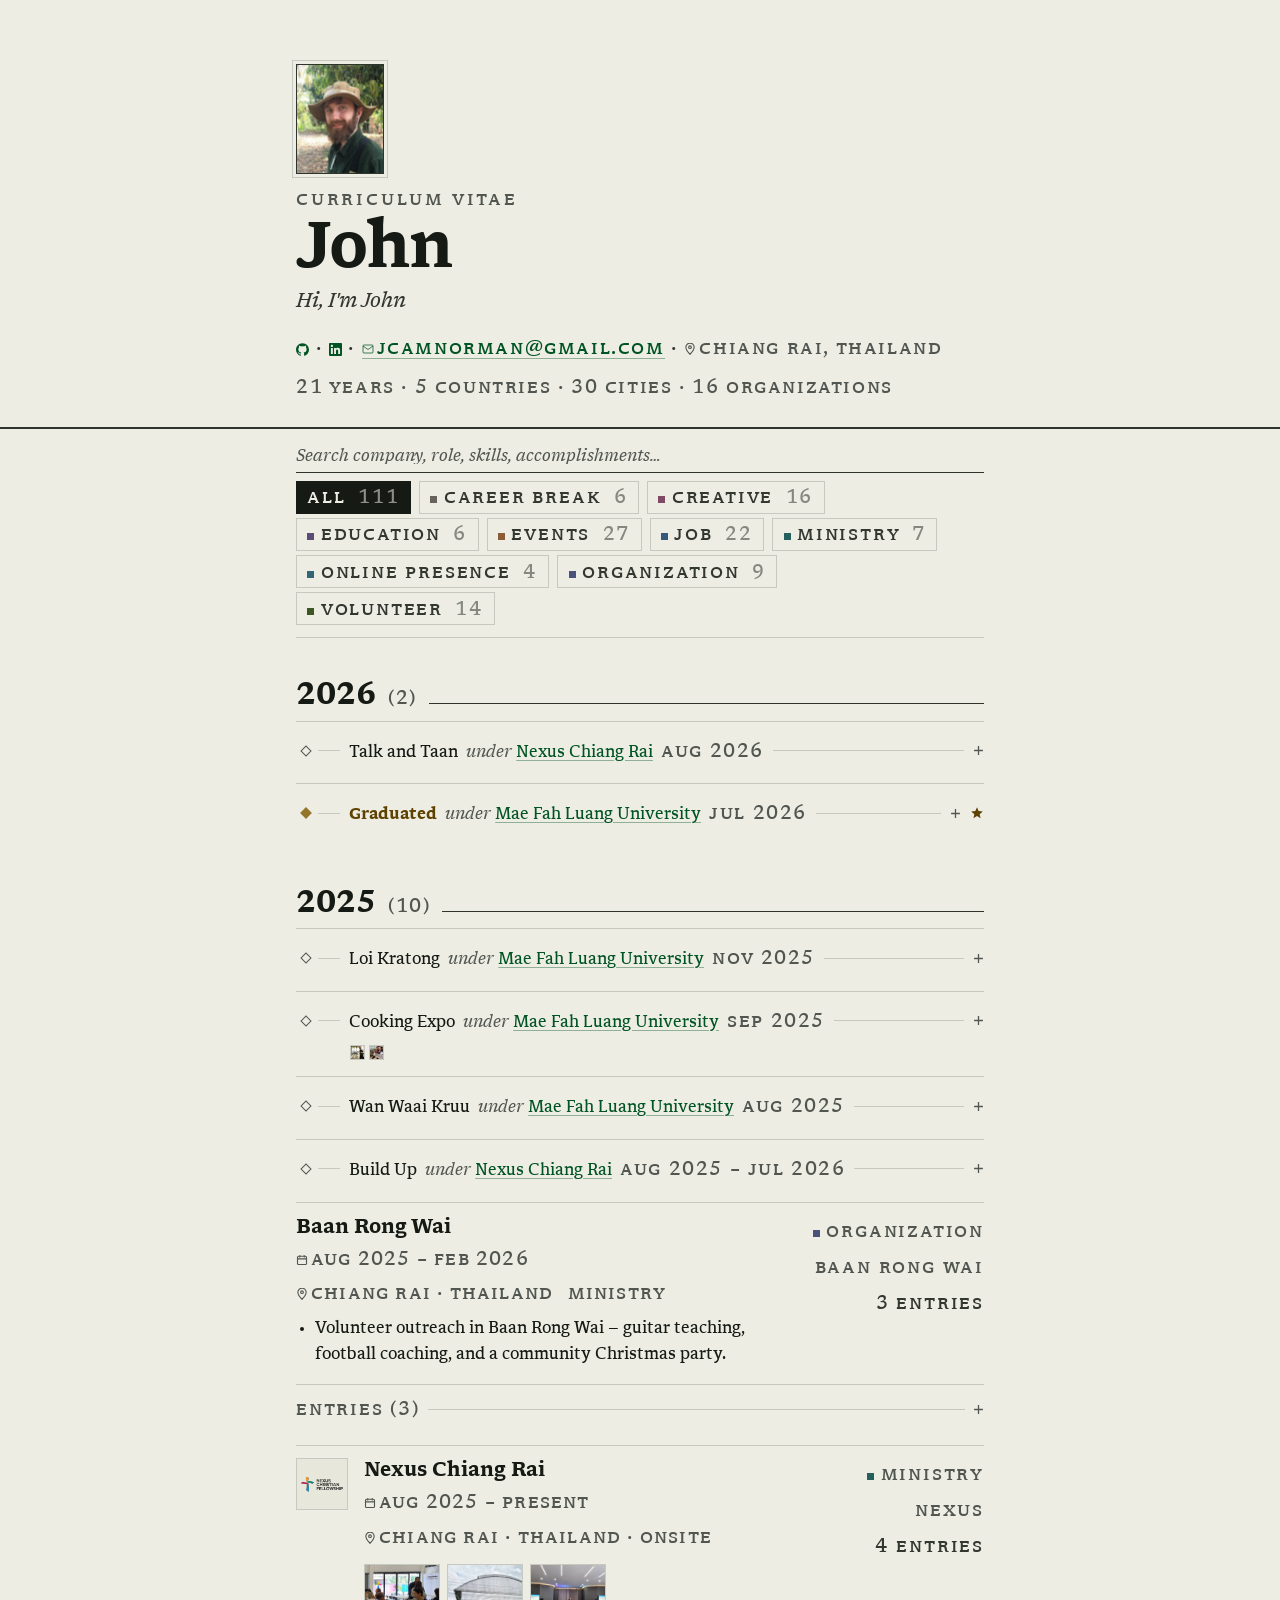
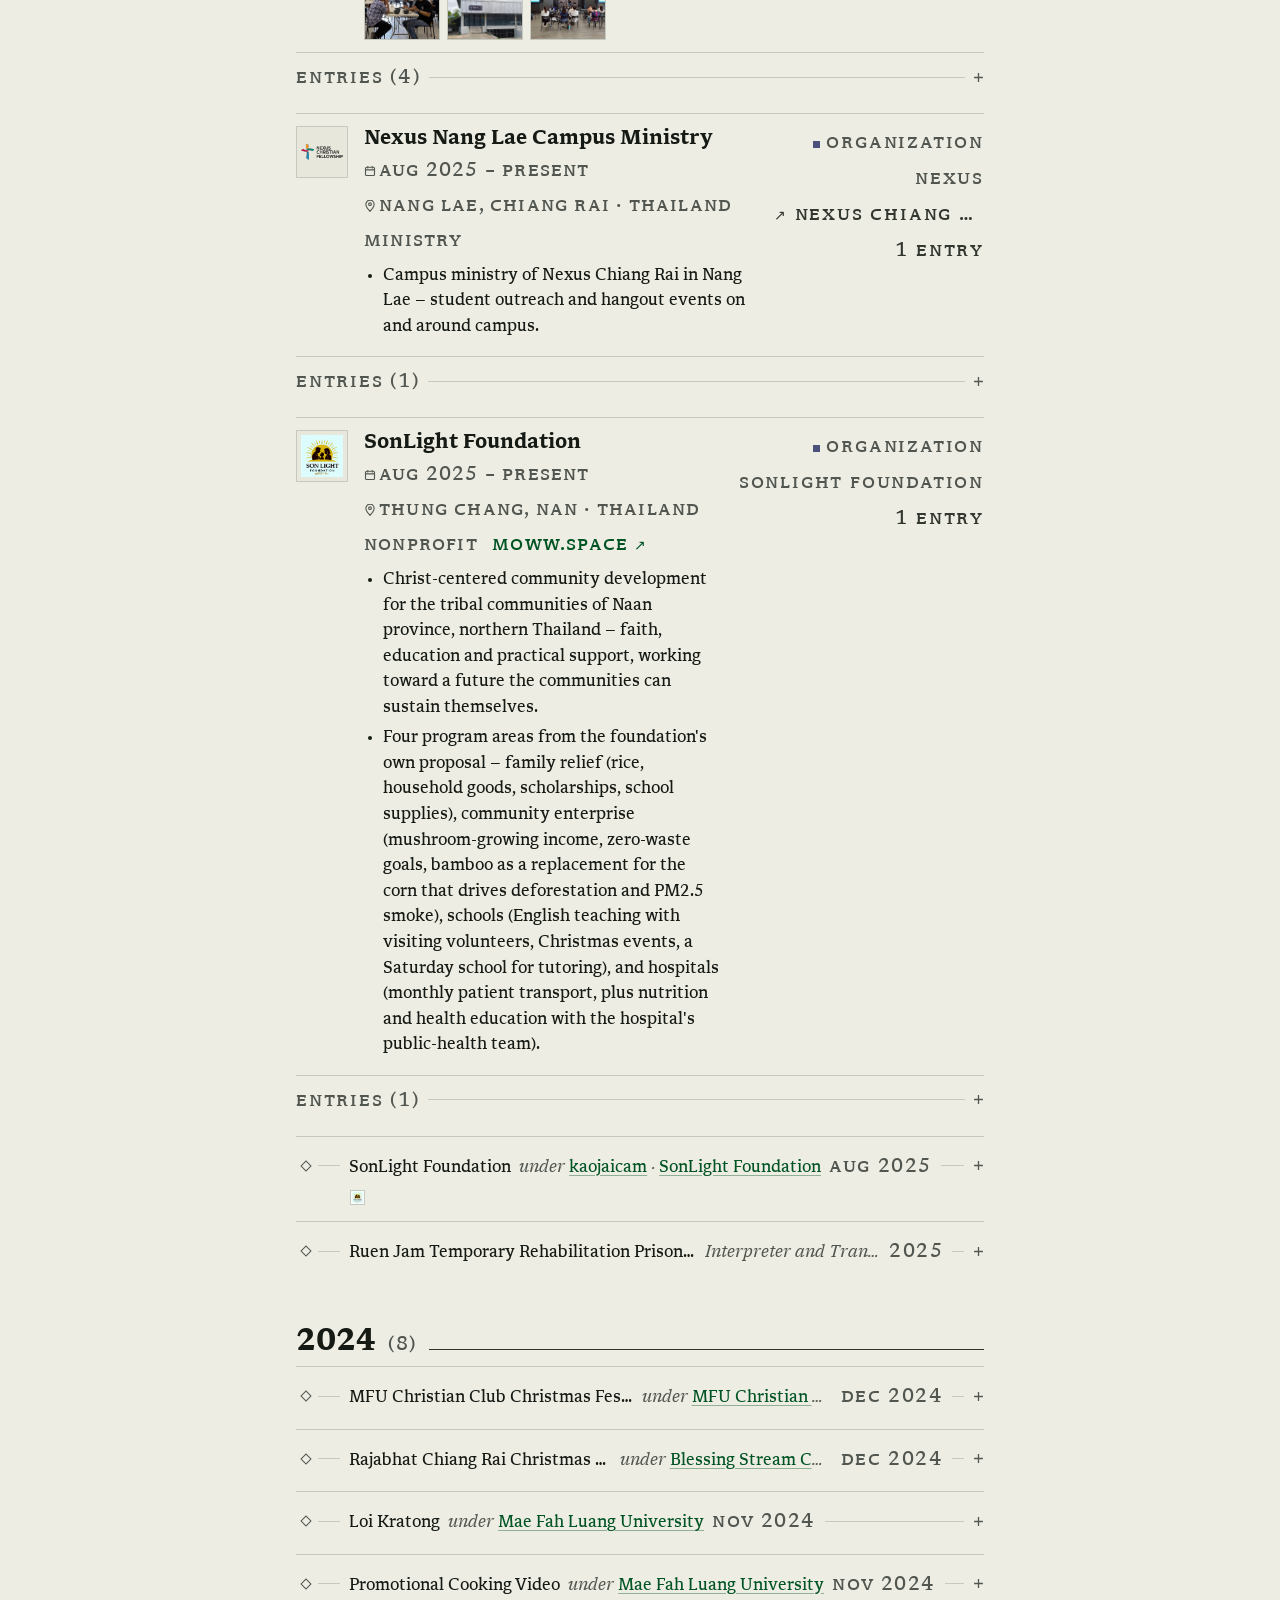
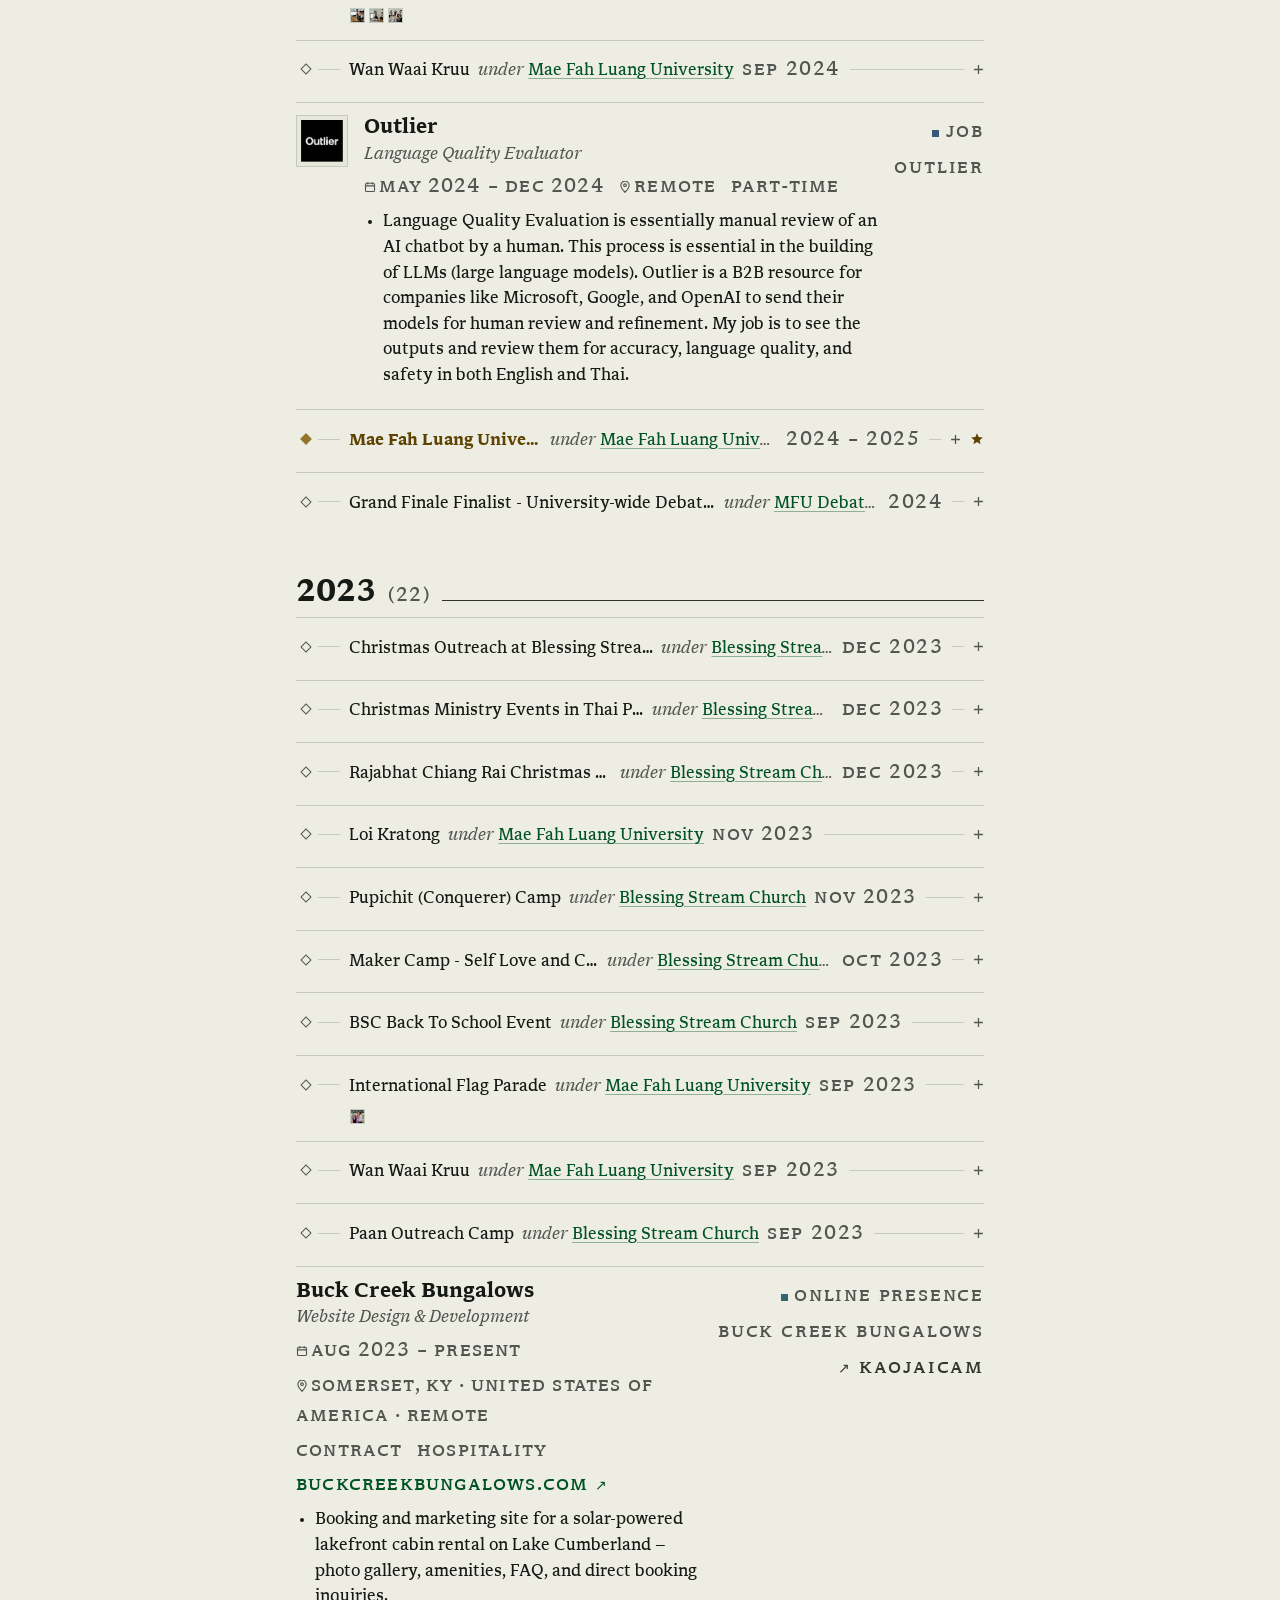
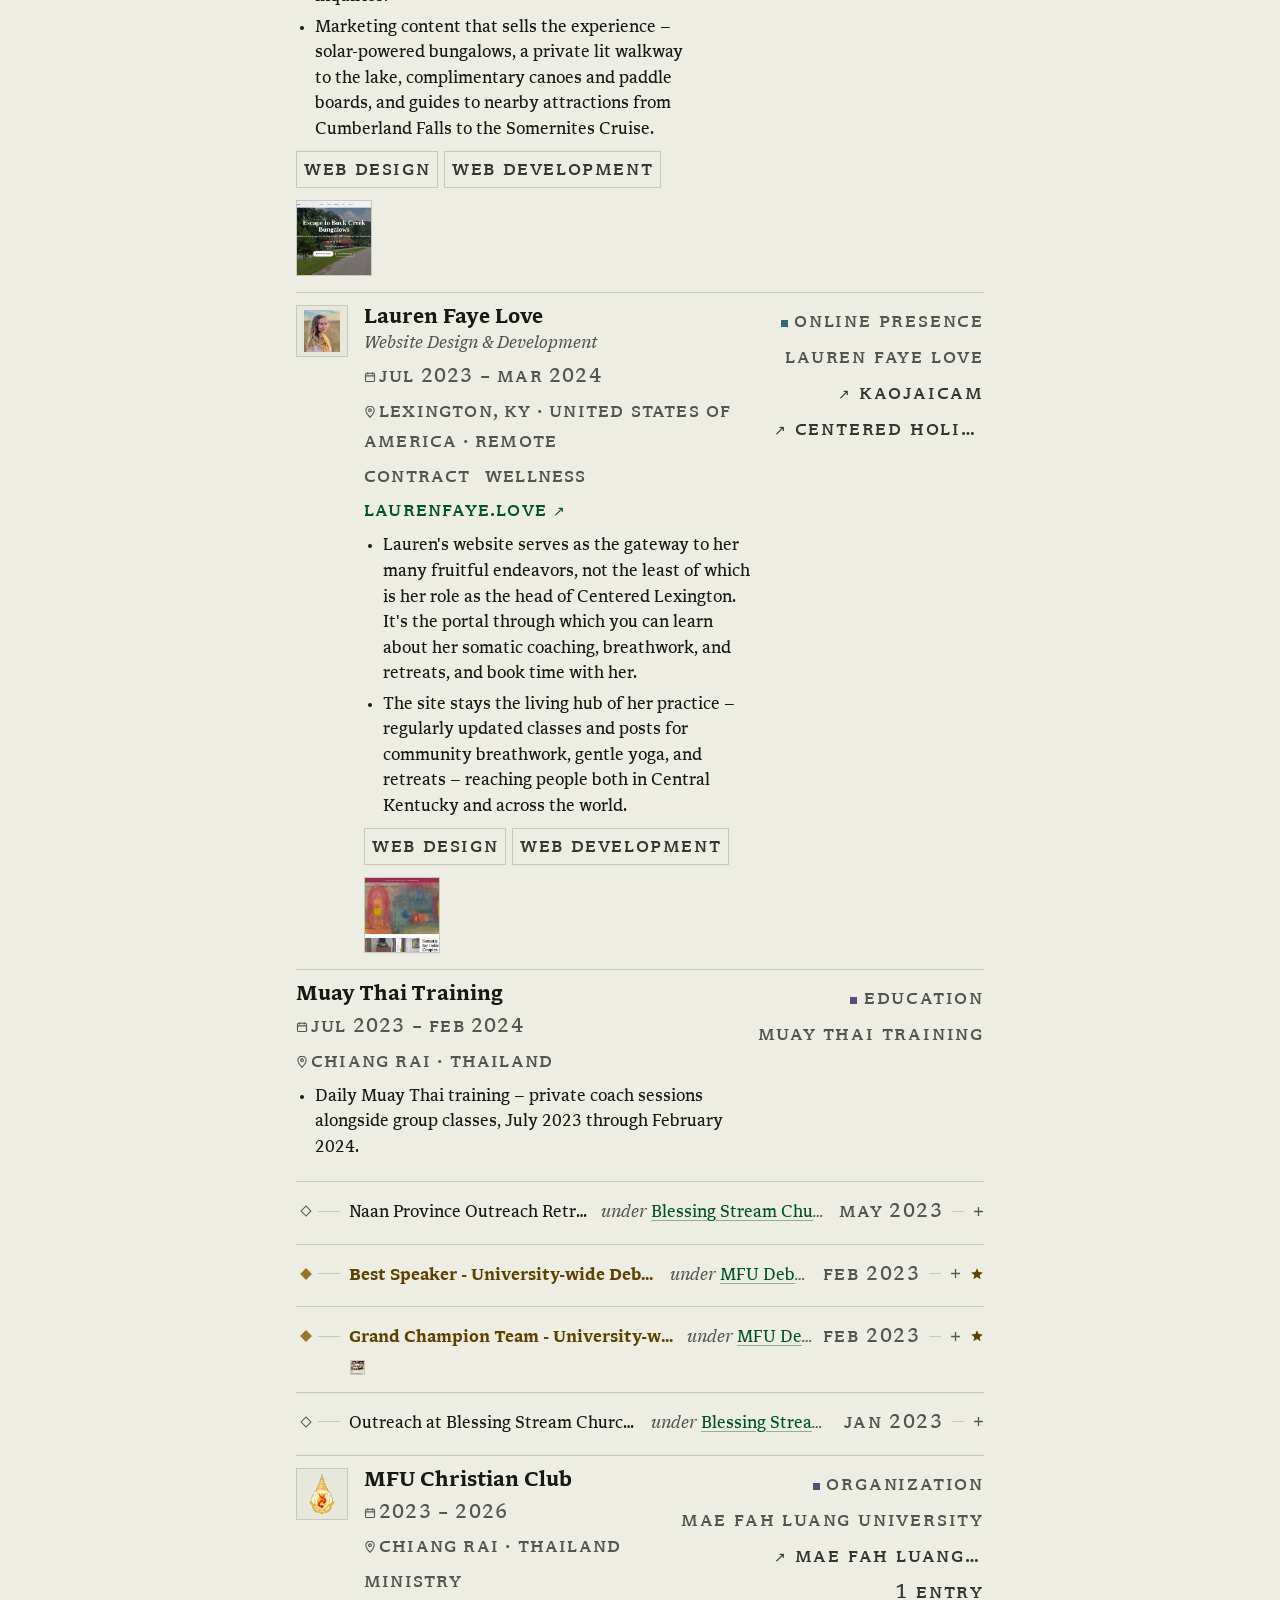
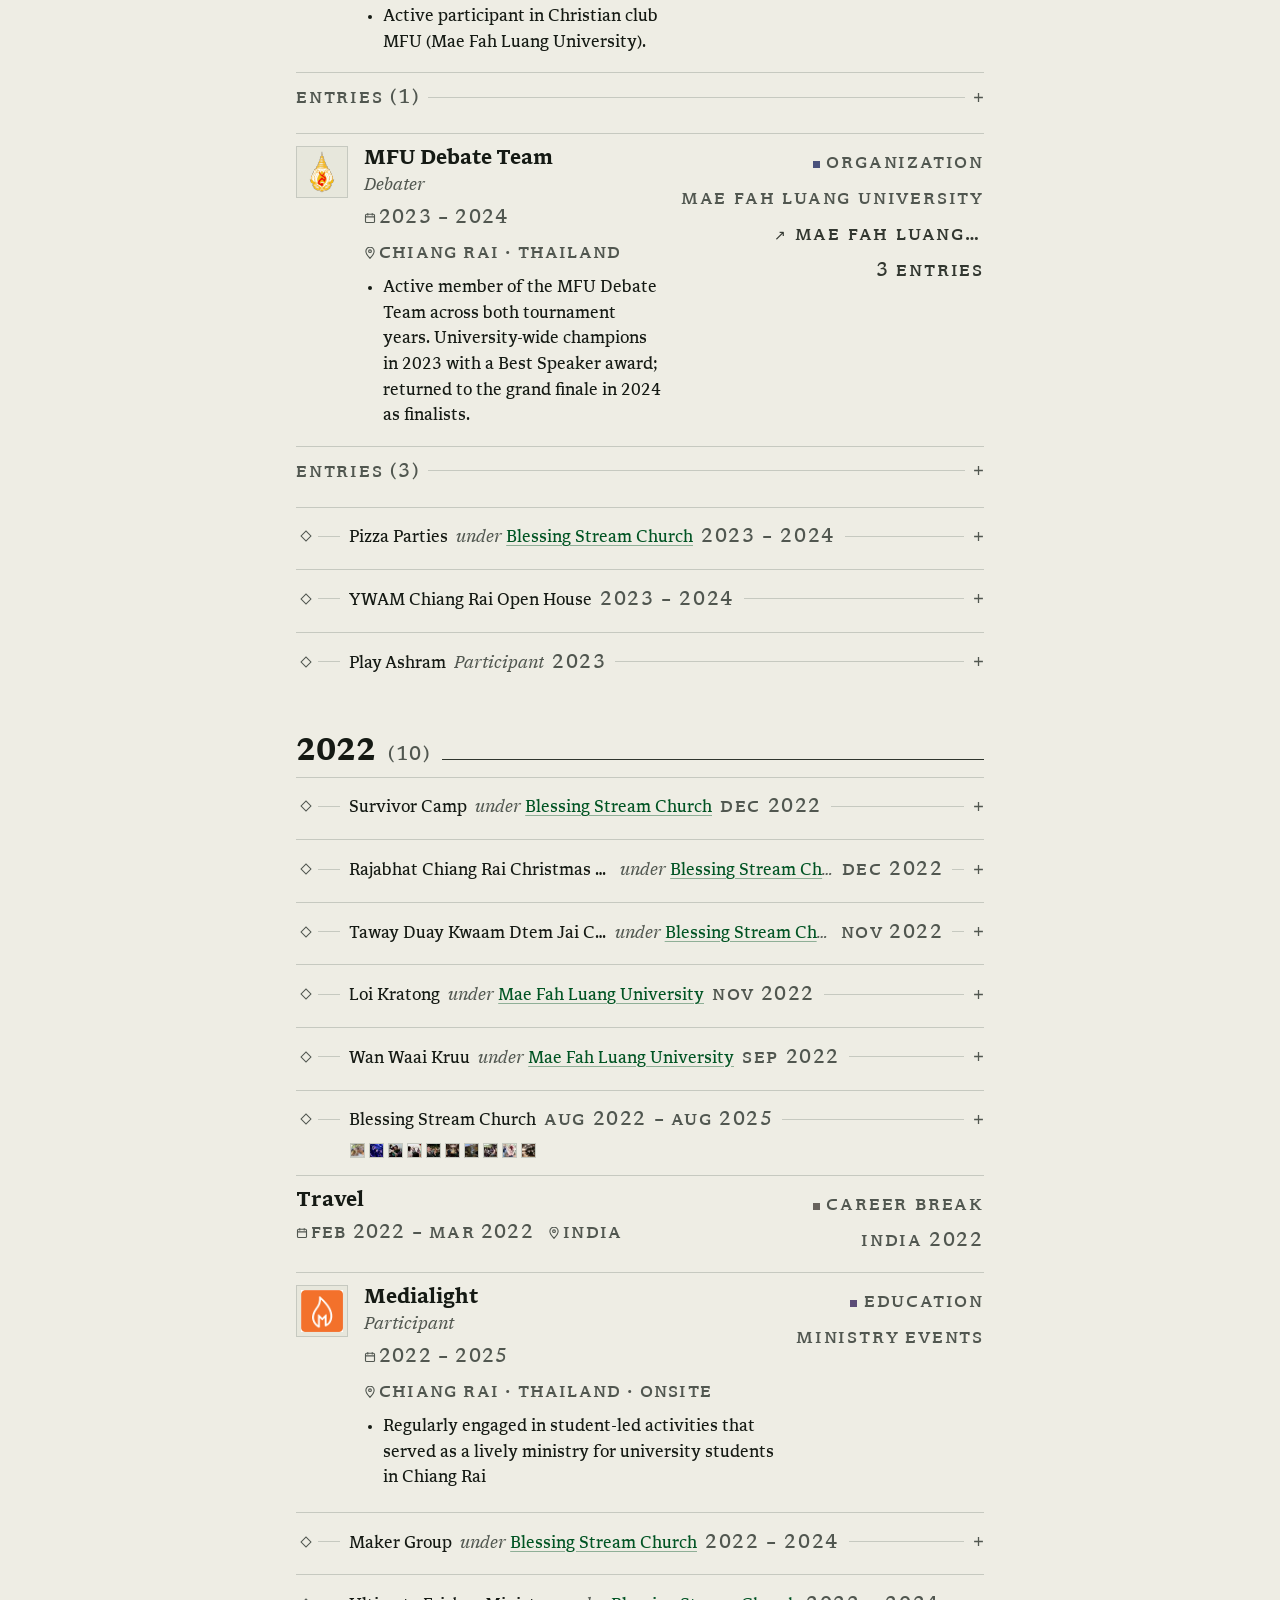
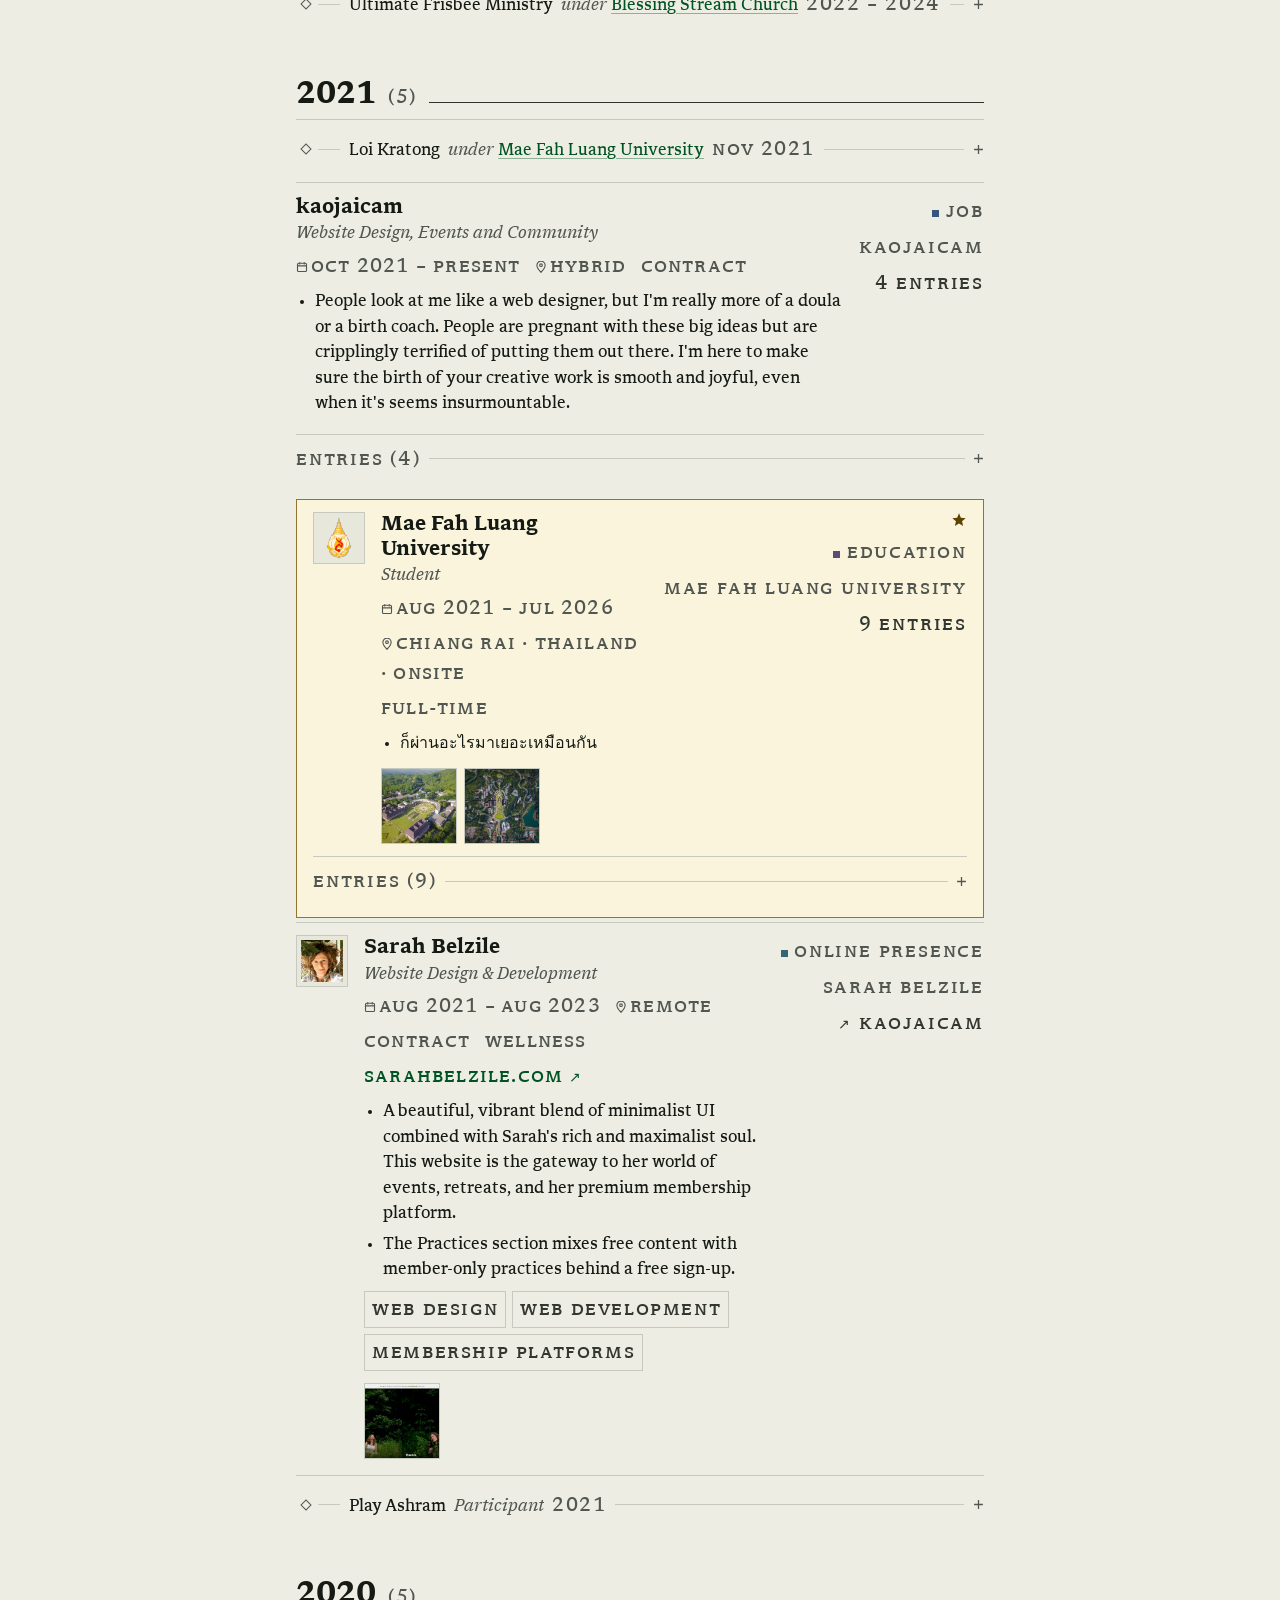
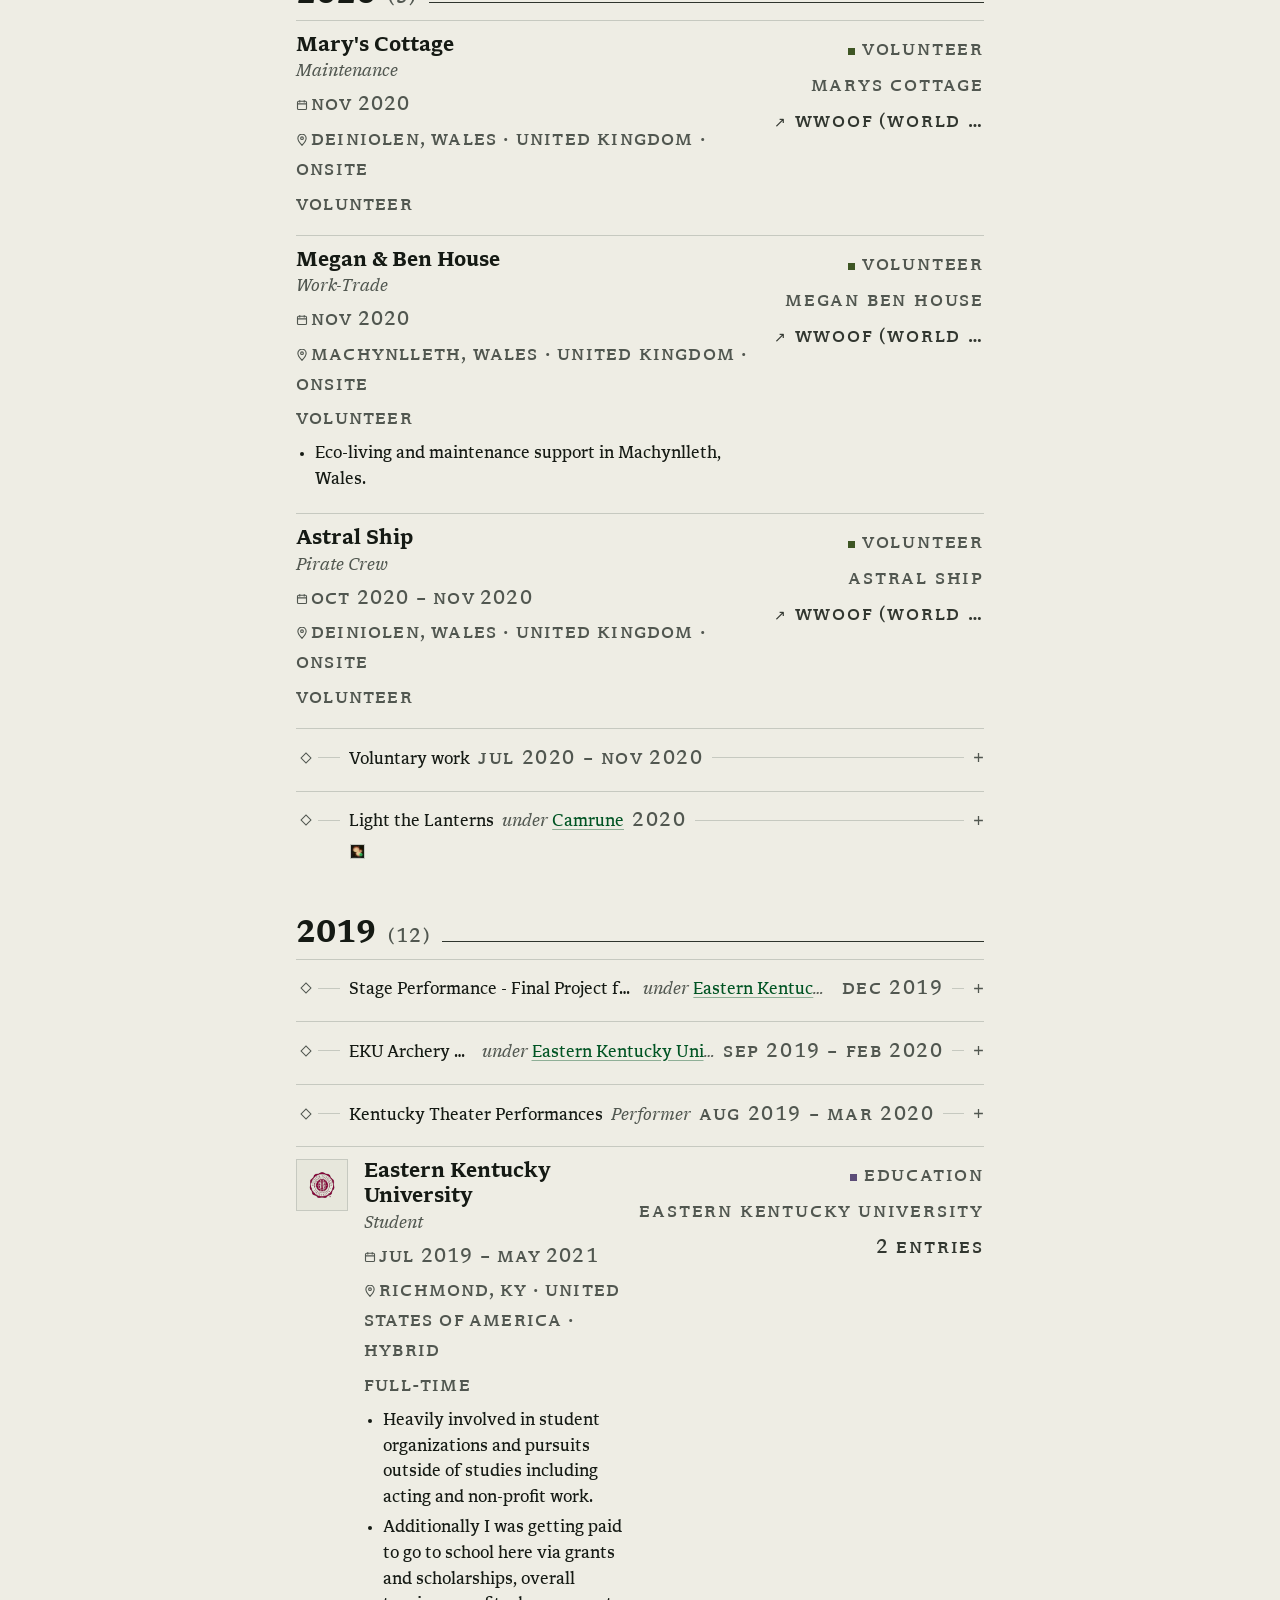
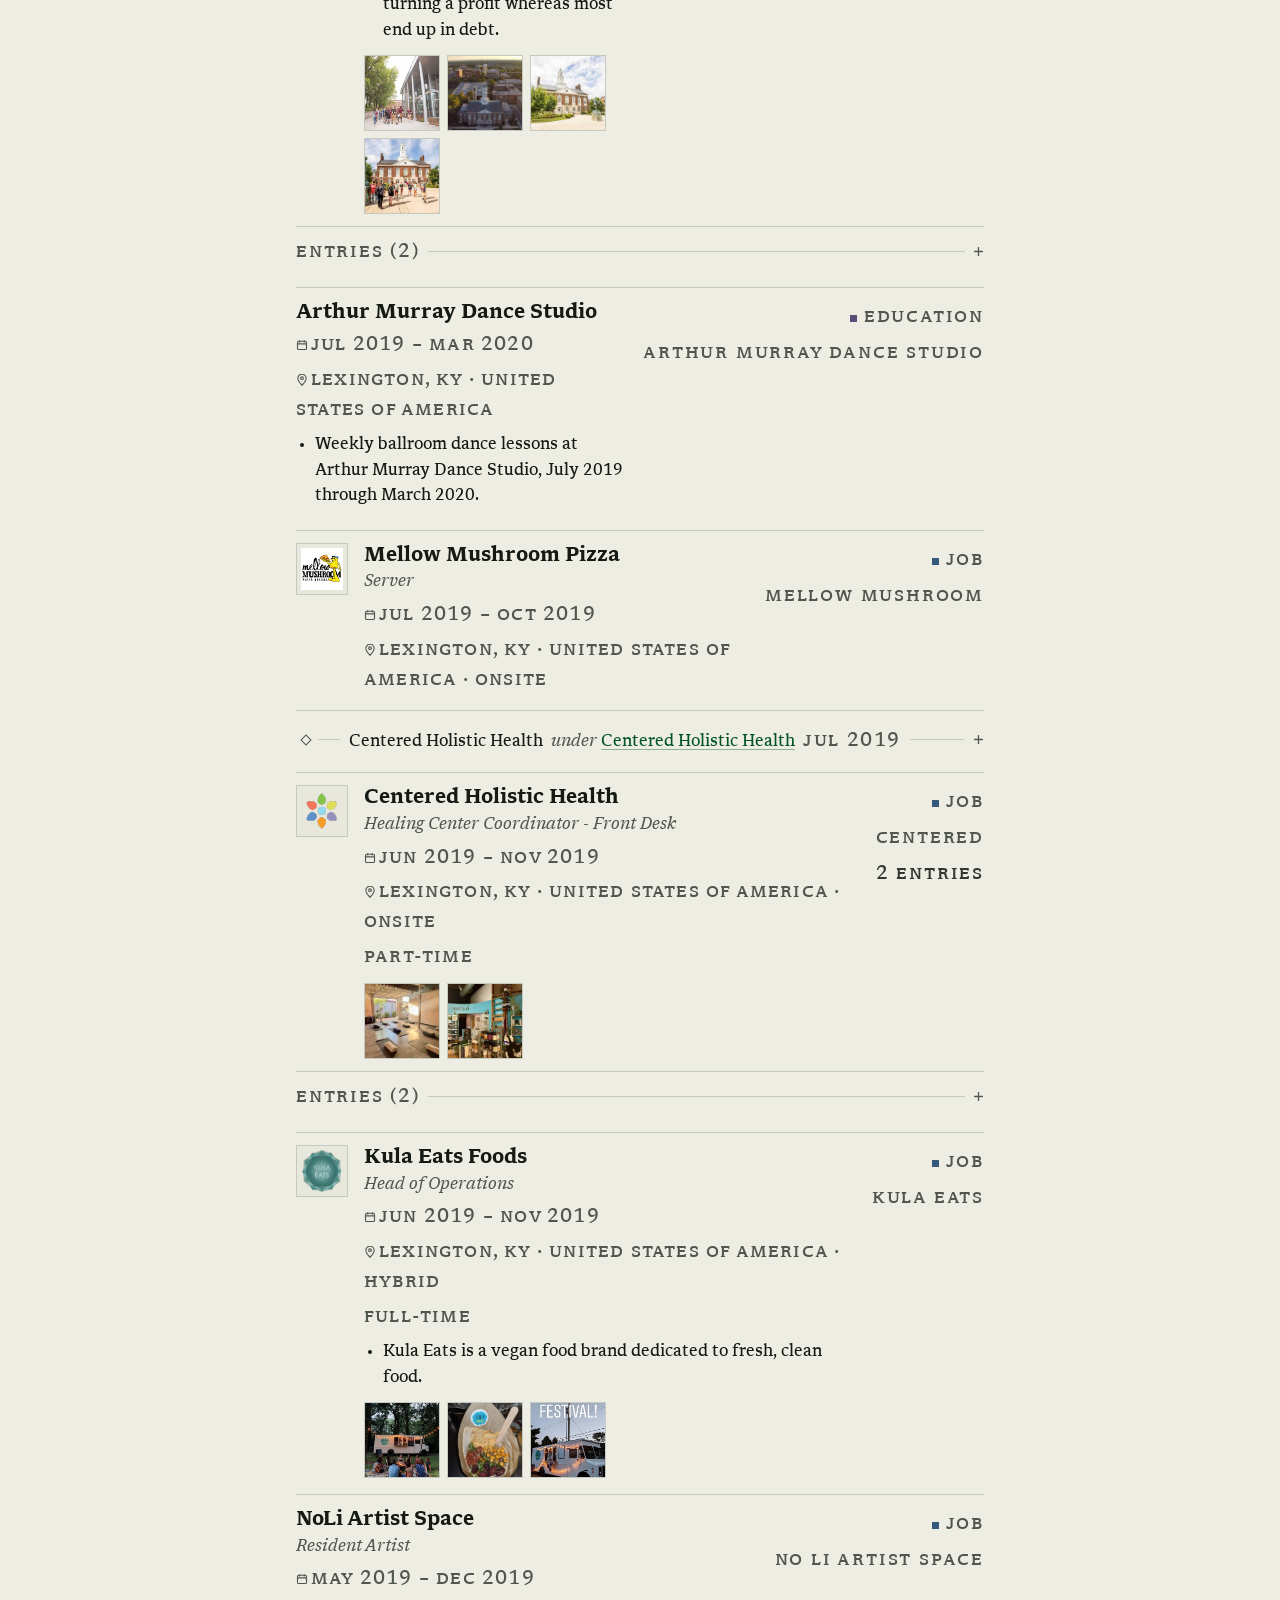
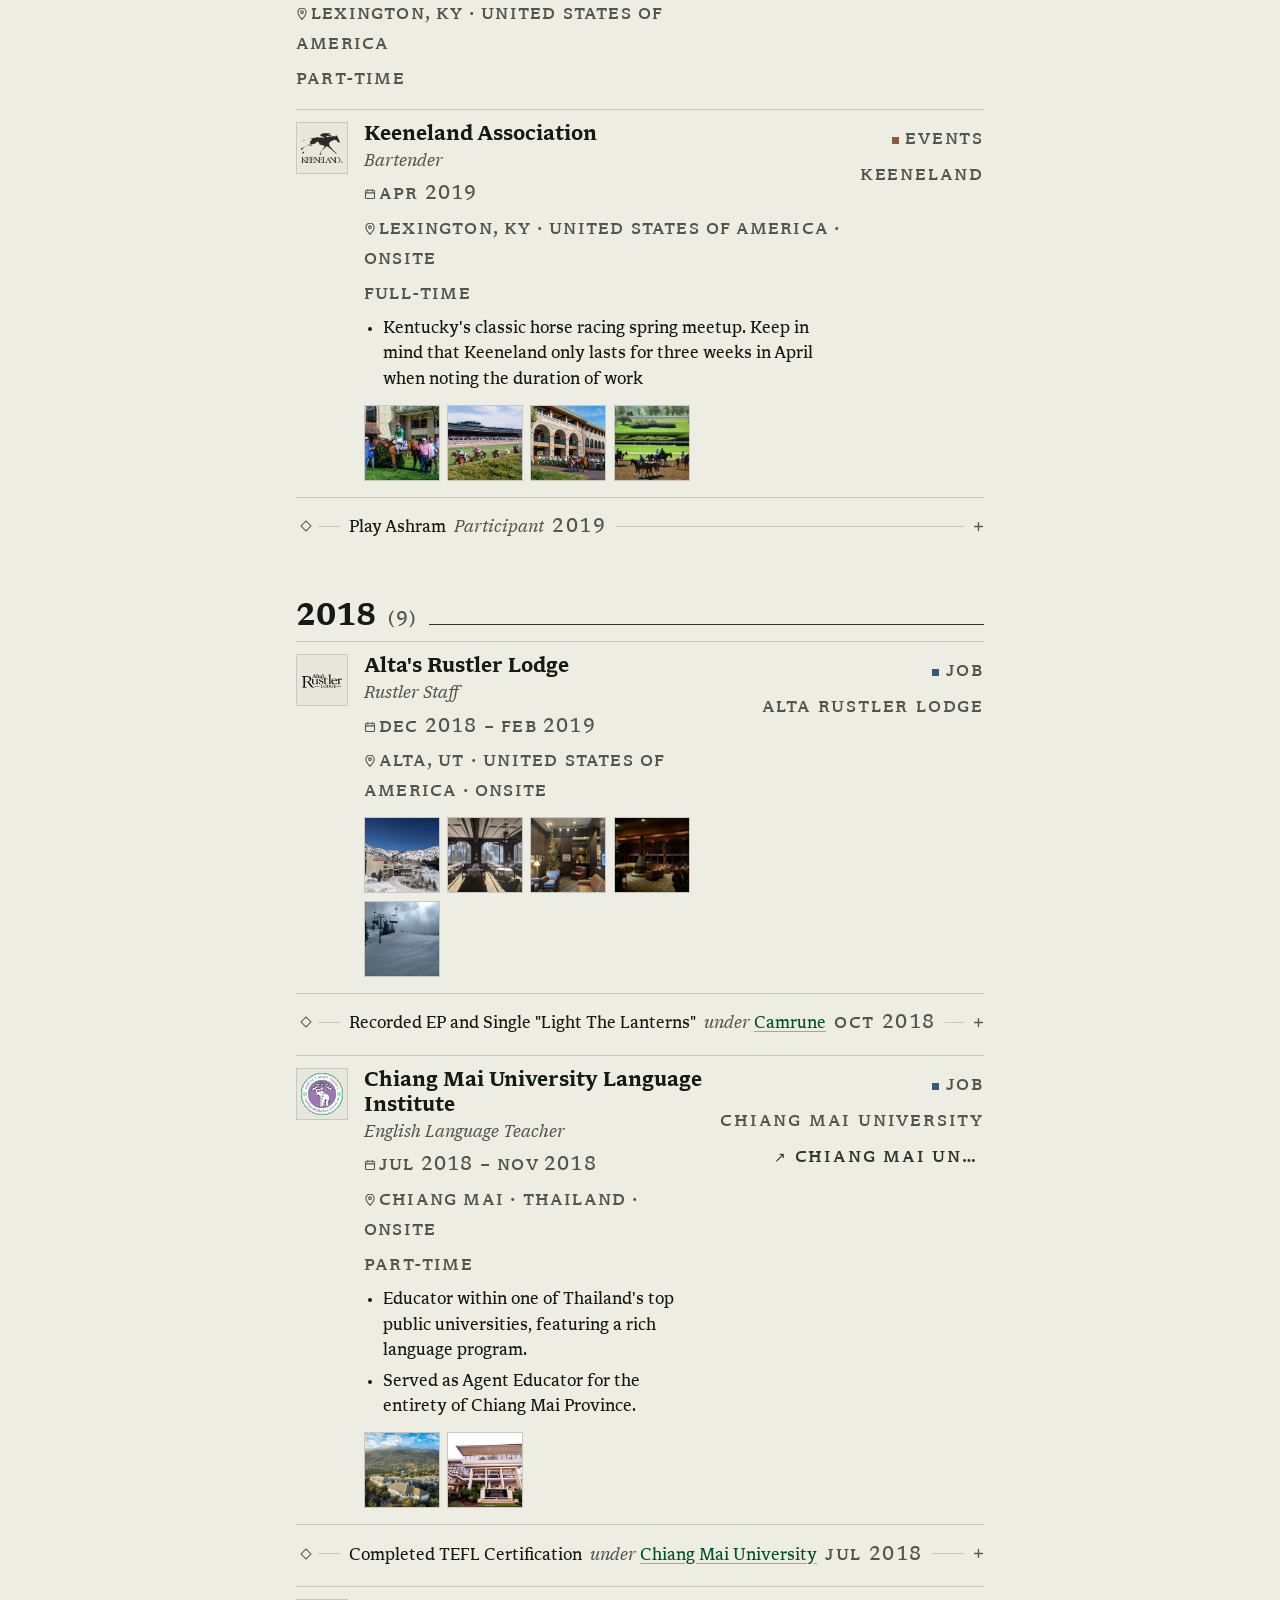
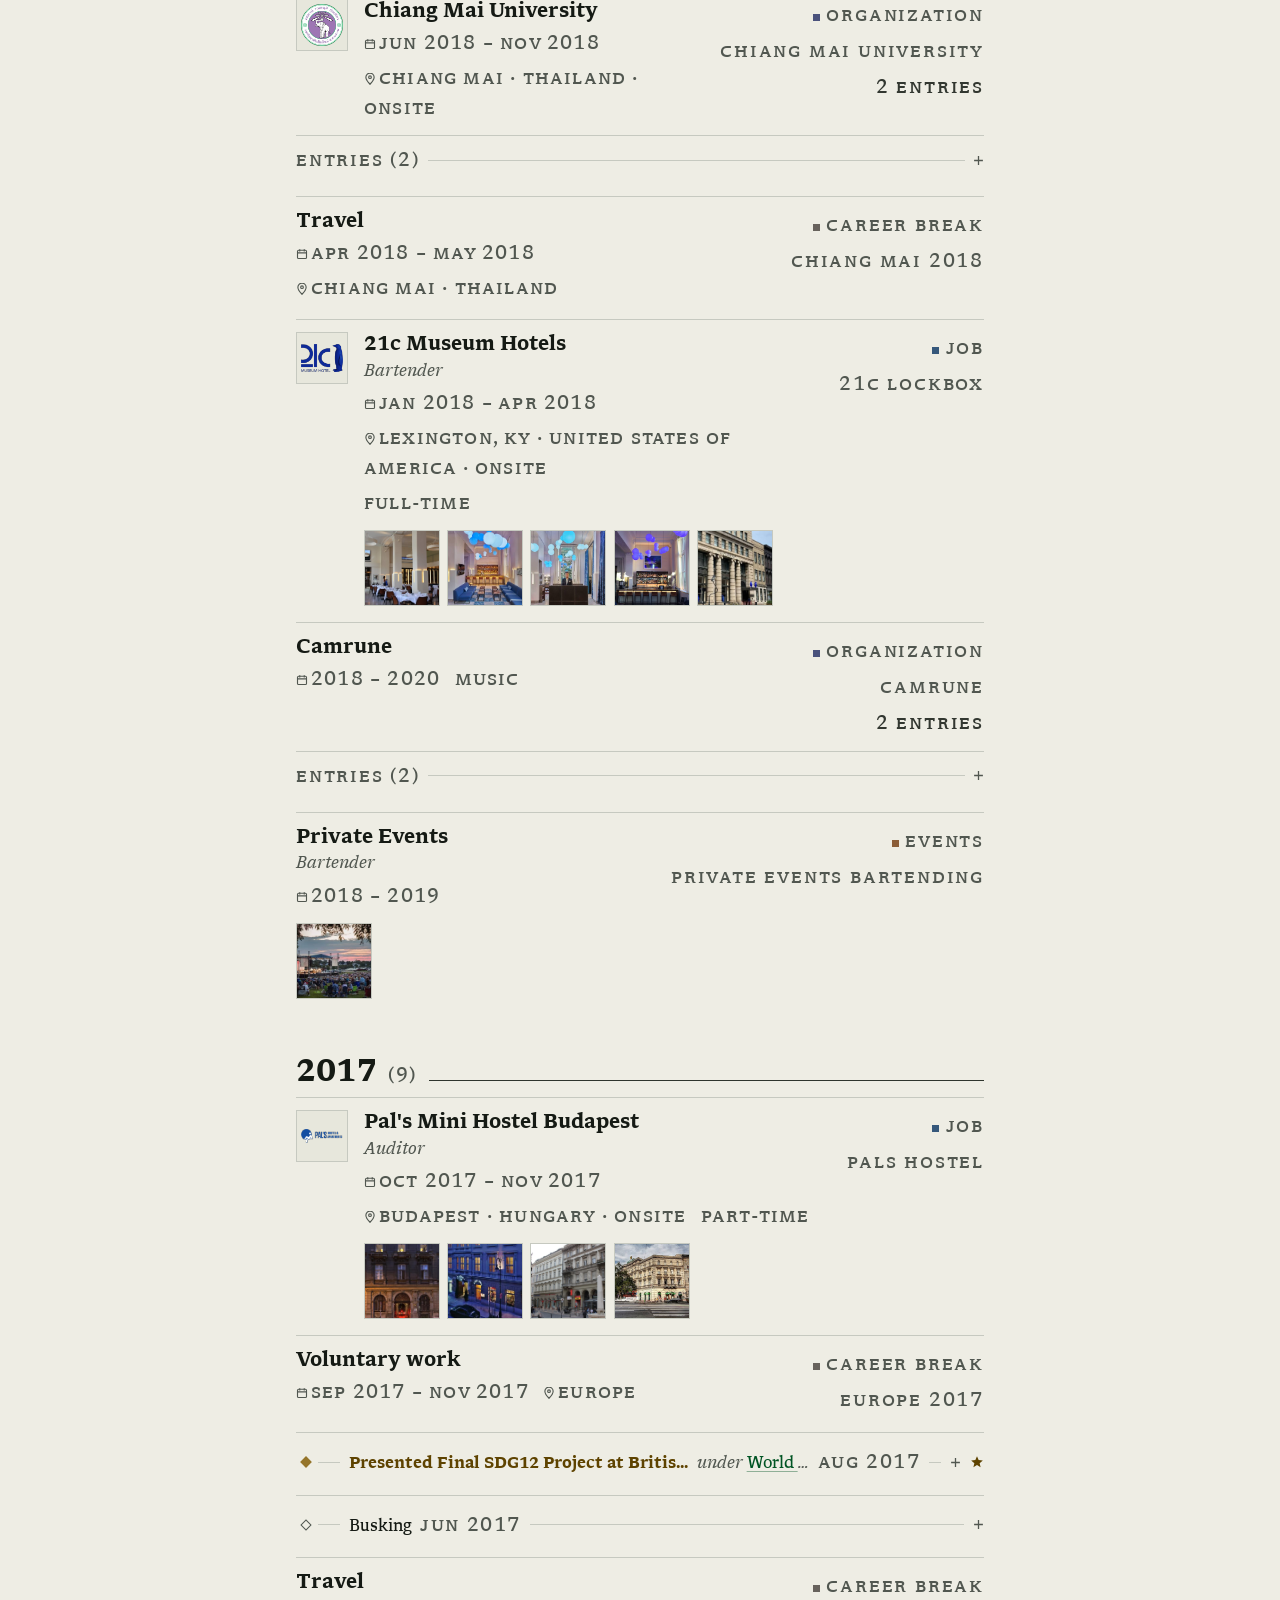
==== commit 2620b06d: "added more stuff like the year thing" ====
--- a/index.html
+++ b/index.html
@@ -5,108 +5,215 @@
 <meta name="viewport" content="width=device-width, initial-scale=1.0">
 <title>CV — Curriculum Vitae</title>
 <style>
-/* Original — the pre-Hallmark CV look: Georgia serif, navy header bar,
-   white cards, blue accent. Ported to the current markup: the masthead
-   grid replaces the old head-row, chips are buttons, badge type dots and
-   the colophon footer are absorbed into this style. */
+  /* Hallmark · macrostructure: Type Specimen · tone: austere · anchor hue: green 150–160°
+   * theme: custom — Reading Edition (light ivory / book-serif / library-green accent)
+   * vibe: "calm bookish reading edition, library green" · genre: editorial
+   * enrichment: none · motion: static — Type Specimen 0× (functional jump-flash only)
+   * nav: N9 edge-aligned title page (frontispiece · single strong rule) · footer: Ft6 letter close
+   * fonts: Libron only — display, body, small caps (smcp), tabular figures (tnum), italic —
+   *   local woff2 in fonts/ · OFL, github.com/nicoverbruggen/libron
+   * audience: employers/recruiters · use: skim the timeline · differs from Newsprint on
+   *   macrostructure + accent hue (previous: Long Document · Newsprint · warm oxblood)
+   * contrast: pass (40–41) · honest: pass (46) · chrome: pass (47) · tokens: pass (48)
+   * responsive: pass (34, 49–57) · icons: pass (30) · slop: pass (42–45)
+   * pre-emit critique: P4 H4 E4 S5 R5 V5 */
+
+  /* Local webfonts — relative URLs, same offline rule as the images */
+  @font-face { font-family: 'Libron'; src: url('fonts/libron-regular.woff2') format('woff2');
+    font-weight: 400; font-style: normal; font-display: swap; }
+  @font-face { font-family: 'Libron'; src: url('fonts/libron-italic.woff2') format('woff2');
+    font-weight: 400; font-style: italic; font-display: swap; }
+  @font-face { font-family: 'Libron'; src: url('fonts/libron-bold.woff2') format('woff2');
+    font-weight: 700; font-style: normal; font-display: swap; }
+  @font-face { font-family: 'Libron'; src: url('fonts/libron-bolditalic.woff2') format('woff2');
+    font-weight: 700; font-style: italic; font-display: swap; }
 
   :root {
-    --bg: #f6f7f9; --card: #ffffff; --ink: #1a2233; --muted: #5c677d;
-    --line: #e3e7ee; --accent: #2456d6; --gold: #d4af37; --gold-deep: #8a6d1e;
+    /* palette — ivory book paper, oxidized green-black ink, library-cloth green accent */
+    --paper:       oklch(94.5% 0.012 105);
+    --paper-2:     oklch(92.5% 0.014 105);
+    --paper-print: oklch(98% 0.004 105);
+    --ink:         oklch(21% 0.014 140);
+    --ink-2:       oklch(33% 0.014 140);
+    --muted:       oklch(45% 0.015 140);
+    --rule:        oklch(83% 0.012 120);
+    --rule-strong: oklch(32% 0.016 140);
+    --accent:      oklch(38% 0.12 155);
+    --accent-line: oklch(38% 0.12 155 / 0.4);
+    --accent-wash: oklch(93% 0.03 155);
+    --focus:       oklch(42% 0.17 155);
+    --gold:        oklch(58% 0.10 85);
+    --gold-deep:   oklch(40% 0.09 85);
+    --gold-wash:   oklch(96.5% 0.03 95);
+    --overlay:     oklch(14% 0.02 150 / 0.42);
+    --overlay-strong: oklch(12% 0.02 150 / 0.9);
+    /* entry-type marker inks — muted print colors, dots only, never fills */
+    --type-job:             oklch(45% 0.07 250);
+    --type-volunteer:       oklch(42% 0.08 130);
+    --type-education:       oklch(45% 0.07 300);
+    --type-events:          oklch(52% 0.08 60);
+    --type-ministry:        oklch(45% 0.06 190);
+    --type-creative:        oklch(48% 0.08 350);
+    --type-career_break:    oklch(50% 0.012 75);
+    --type-organization:    oklch(45% 0.07 275);
+    --type-online_presence: oklch(48% 0.06 220);
+    /* type — one family, four styles; labels are its small caps (smcp), dates its
+       tabular figures (tnum), roles its true italic — the family IS the design */
+    --font-display: 'Libron', Georgia, 'Times New Roman', serif;
+    --font-body:    'Libron', Georgia, 'Times New Roman', serif;
+    /* scale — five steps, 1.25 ratio */
+    --text-base: 1rem;
+    --text-md: 1.25rem;
+    --text-lg: 1.55rem;
+    --text-xl: 1.95rem;
+    --text-display: clamp(2.5rem, 6vw, 4rem);
+    /* spacing — 4pt scale */
+    --space-3xs: 0.125rem;  --space-2xs: 0.25rem;  --space-xs: 0.5rem;
+    --space-sm: 0.75rem;    --space-md: 1rem;      --space-lg: 1.5rem;
+    --space-xl: 2.5rem;     --space-2xl: 4rem;
+    /* structure */
+    --measure: 45rem;
+    --radius-mark: 0;
+    --z-sticky: 200;
+    --z-modal: 400;
+    --ease-out: cubic-bezier(0.16, 1, 0.3, 1);
   }
   * { box-sizing: border-box; }
-  body { margin: 0; font-family: Georgia, 'Times New Roman', serif; background: var(--bg); color: var(--ink); }
-  header { background: var(--ink); color: #fff; padding: 2.2rem 2rem 1.6rem; }
-  header p { margin: .4rem 0 0; color: #b8c0d4; font-size: .95rem; }
-  /* Masthead: photo left of the wordmark + name lines; tagline, contact
-     links and the entry count run full width below, as in the old header. */
-  header h1 { margin: .45rem 0 0; font-size: 1.25rem; font-weight: normal; color: #fff; letter-spacing: .01em; }
+  html { overflow-x: clip; }
+  body { overflow-x: clip; margin: 0; background: var(--paper); color: var(--ink);
+    font-family: var(--font-body); font-size: 1rem; line-height: 1.6; }
+  ::selection { background: var(--gold-wash); }
+
+  /* N9 title page — frontispiece plate, small-caps rubric, bold name, italic
+     tagline, small-caps contact, single strong rule. Left-set, quiet, bookish. */
+  .masthead { margin: 0; }
+  .mast-in { max-width: var(--measure); margin-inline: auto; text-align: left;
+    padding: var(--space-2xl) var(--space-md) var(--space-lg); }
+  .pfp { width: 88px; height: 110px; object-fit: cover; flex: none;
+    display: block; margin: 0 0 var(--space-sm); border: 1px solid var(--rule-strong);
+    outline: 1px solid var(--rule); outline-offset: 3px; }
+  .pfp[hidden] { display: none; }
+  .mast-line { margin: 0 0 var(--space-2xs); font-variant-caps: all-small-caps;
+    letter-spacing: .14em; font-size: var(--text-md); color: var(--muted); line-height: 1.3; }
+  .masthead h1 { margin: 0; font-family: var(--font-display); font-weight: 700;
+    font-size: var(--text-display); letter-spacing: -0.015em; line-height: 1.02;
+    overflow-wrap: anywhere; min-width: 0; }
   .tagline { display: none; }
-  header .links { margin: .7rem 0 0; font-family: system-ui, sans-serif; font-size: .85rem; color: #b8c0d4; }
-  .mast-in { display: grid; grid-template-columns: auto 1fr; align-items: start; }
-  .mast-in > p, .mast-in > h1 { grid-column: 2; min-width: 0; }
-  .mast-in > .tagline, .mast-in > .links, .mast-in > .sub { grid-column: 1 / -1; }
-  .pfp { grid-column: 1; grid-row: 1 / 3; align-self: center; margin: 0 1.1rem 0 0;
-    width: 76px; height: 76px; border-radius: 50%; object-fit: cover; flex: none;
-    border: 2px solid rgba(255,255,255,.28); }
-  .pfp[hidden] { display: none; }
-  .mast-in:has(#mast-line[hidden]) .pfp { grid-row: 1; } /* no name: photo centers on the wordmark alone */
-  .mast-line { margin: 0; font-size: 2rem; font-weight: normal; letter-spacing: .02em; color: #fff; }
-  #mast-line[hidden] + h1 { margin: 0; font-size: 2rem; letter-spacing: .02em; } /* wordmark without a name */
-  .tagline:not(:empty) { display: block; margin: .35rem 0 0; font-size: 1rem;
-    font-style: italic; color: #cdd5e8; }
-  header .links a { color: #b8c0d4; text-decoration: none; border-bottom: 1px solid rgba(184,192,212,.45); }
-  header .links a:hover { color: #fff; border-color: #fff; }
+  .tagline:not(:empty) { display: block; margin: var(--space-2xs) 0 0; font-style: italic;
+    color: var(--ink-2); font-size: var(--text-md); }
+  .links { margin: var(--space-sm) 0 0; font-variant-caps: all-small-caps;
+    letter-spacing: .08em; font-size: var(--text-md); color: var(--ink-2); line-height: 1.9; }
+  .links a { color: var(--accent); text-decoration: none;
+    border-bottom: 1px solid var(--accent-line); }
+  .links a:hover { border-color: var(--accent); }
+  .links span { color: var(--muted); }
   /* Contact-line icons: 12px stroke marks for the direct lines, 13px brand
-     marks standing alone as links — currentColor, so they follow the link
-     colour here (and #444 in print). */
-  header .links svg { width: 12px; height: 12px; vertical-align: -1px; margin-right: 3px; }
-  header .links a.ic { border-bottom: 0; }
-  header .links a.ic svg { width: 13px; height: 13px; vertical-align: -2px; margin: 0; }
-  header .links a.ic:hover { color: #fff; }
-  .mast-rule { display: none; }
-  .colophon { font-family: system-ui, sans-serif; font-size: .78rem; color: var(--muted);
-    text-align: center; padding: 1.1rem 1rem 2.2rem; }
-  .colo-rule { display: none; }
-  main { max-width: 900px; margin: 0 auto; padding: 1.5rem 1rem 4rem; }
-  .controls { position: sticky; top: 0; z-index: 10; background: var(--bg); padding: .8rem 0; display: flex;
-    flex-direction: column; gap: .6rem; border-bottom: 1px solid var(--line); }
-  .chips { display: flex; flex-wrap: wrap; gap: .4rem; }
-  .chip { font-family: system-ui, sans-serif; font-size: .78rem; padding: .3rem .7rem; border-radius: 999px;
-    border: 1px solid var(--line); background: var(--card); cursor: pointer; color: var(--muted); user-select: none; }
-  .chip:focus-visible { outline: 2px solid var(--accent); outline-offset: 2px; } /* chips are buttons now */
-  .chip.on { background: var(--ink); color: #fff; border-color: var(--ink); }
-  .chip .n { opacity: .55; margin-left: .3rem; }
-  input[type=search] { font-family: system-ui, sans-serif; font-size: .95rem; padding: .55rem .8rem;
-    border: 1px solid var(--line); border-radius: 8px; background: var(--card); outline: none; }
+     marks standing alone as links. Both draw currentColor, so each style's
+     own link colour (and the print sheet's) recolours them for free. */
+  .links svg { width: 12px; height: 12px; vertical-align: -1px; margin-right: 3px; }
+  .links a.ic { border-bottom: 0; }
+  .links a.ic svg { width: 13px; height: 13px; vertical-align: -2px; margin: 0; }
+  .links a.ic:hover { color: var(--ink); }
+  .sub { margin: var(--space-2xs) 0 0; font-variant-caps: all-small-caps;
+    letter-spacing: .08em; font-size: var(--text-md); color: var(--muted);
+    font-variant-numeric: tabular-nums; }
+  .mast-rule { border: 0; border-top: 2px solid var(--rule-strong); height: 0; margin: 0; }
+
+  main { max-width: var(--measure); margin-inline: auto; padding: 0 var(--space-md) var(--space-xl); }
+  .controls { position: sticky; top: 0; z-index: var(--z-sticky); background: var(--paper);
+    padding: var(--space-sm) 0; display: flex; flex-direction: column; gap: var(--space-xs);
+    border-bottom: 1px solid var(--rule); }
+  /* search as a fill-in-the-blank line — the book-reader's only instrument */
+  input[type=search] { font-family: var(--font-body); font-size: var(--text-base);
+    padding: .45rem 0; border: 0; border-bottom: 1px solid var(--rule-strong); border-radius: 0;
+    background: transparent; color: var(--ink); outline: none; width: 100%; }
+  input[type=search]::placeholder { color: var(--muted); font-style: italic; }
   input[type=search]:focus { border-color: var(--accent); }
-  .year { font-family: system-ui, sans-serif; font-size: 1.15rem; font-weight: 600; color: var(--ink);
-    margin: 2rem 0 .4rem; display: flex; align-items: baseline; gap: .8rem; }
-  .year::after { content: ''; flex: 1; border-top: 2px solid var(--line); }
-  .year .n { font-size: .78rem; color: var(--muted); font-weight: normal; }
-  .card { background: var(--card); border: 1px solid var(--line); border-radius: 12px;
-    padding: 1.1rem 1.25rem; margin: .55rem 0; break-inside: avoid; }
-  .card.featured { border-color: var(--gold); background: #fffbea; box-shadow: 0 1px 9px rgba(212,175,55,.2); }
-  .feat-star { color: var(--gold); display: inline-flex; flex: none; }
-  .feat-star svg { width: 17px; height: 17px; }
-  .badges .feat-star { margin-bottom: .35rem; }
-  .card-top { display: flex; gap: 1rem; align-items: flex-start; }
-  .card img.logo { width: 52px; height: 52px; object-fit: contain; border-radius: 8px;
-    background: #fff; border: 1px solid var(--line); padding: 4px; flex: none; }
-  .card h2 { margin: 0; font-size: 1.12rem; font-weight: 600; }
-  .card .role { margin: .15rem 0 0; color: var(--muted); font-size: .95rem; font-style: italic; }
-  .meta { display: flex; flex-wrap: wrap; gap: .35rem .9rem; margin-top: .5rem;
-    font-family: system-ui, sans-serif; font-size: .78rem; color: var(--muted); }
+  input[type=search]:focus-visible { outline: 2px solid var(--focus); outline-offset: 2px; }
+  .chips { display: flex; flex-wrap: wrap; gap: var(--space-2xs) var(--space-xs); }
+  .chip { font-family: var(--font-body); font-variant-caps: all-small-caps;
+    letter-spacing: .09em; font-size: var(--text-md); padding: .35rem .65rem;
+    border-radius: var(--radius-mark); border: 1px solid var(--rule);
+    background: transparent; cursor: pointer; color: var(--ink-2);
+    user-select: none; white-space: nowrap; }
+  .chip:hover { border-color: var(--accent); color: var(--accent); }
+  .chip:active { border-color: var(--accent-line); color: var(--accent); }
+  .chip.on { background: var(--ink); color: var(--paper); border-color: var(--ink); }
+  .chip:focus-visible { outline: 2px solid var(--focus); outline-offset: 2px; }
+  .chip .n { opacity: .55; margin-left: .35rem; font-variant-numeric: tabular-nums; }
+  .tdot { display: inline-block; width: 7px; height: 7px; border-radius: var(--radius-mark);
+    margin-right: .4rem; }
+  .type-job .tdot { background: var(--type-job); }
+  .type-volunteer .tdot { background: var(--type-volunteer); }
+  .type-education .tdot { background: var(--type-education); }
+  .type-events .tdot { background: var(--type-events); }
+  .type-ministry .tdot { background: var(--type-ministry); }
+  .type-creative .tdot { background: var(--type-creative); }
+  .type-career_break .tdot { background: var(--type-career_break); }
+  .type-organization .tdot { background: var(--type-organization); }
+  .type-online_presence .tdot { background: var(--type-online_presence); }
+
+  /* Year folios — chapter numerals: Libron's bold lining figures, tabular */
+  .year { font-family: var(--font-display); font-size: var(--text-xl); font-weight: 700;
+    color: var(--ink); margin: var(--space-xl) 0 var(--space-xs); display: flex;
+    align-items: baseline; gap: var(--space-sm); font-variant-numeric: tabular-nums;
+    line-height: 1.1; }
+  .year::after { content: ''; flex: 1; border-top: 1px solid var(--rule-strong); }
+  .year .n { font-family: var(--font-body); font-variant-caps: all-small-caps;
+    letter-spacing: .08em; font-size: var(--text-md); font-weight: 400;
+    color: var(--muted); font-variant-numeric: tabular-nums; }
+
+  /* Entries sit on hairline ledger rules — no boxes, no radius, no shadows */
+  .card { border-top: 1px solid var(--rule); padding: var(--space-sm) 0 var(--space-md);
+    break-inside: avoid; }
+  .card.featured { background: var(--gold-wash); border: 1px solid var(--gold);
+    padding-inline: var(--space-md); margin-block: var(--space-2xs); }
+  .feat-star { color: var(--gold-deep); display: inline-flex; flex: none; }
+  .feat-star svg { width: 16px; height: 16px; }
+  .badges .feat-star { margin-bottom: var(--space-2xs); }
+  .card-top { display: flex; gap: var(--space-md); align-items: flex-start; }
+  .card img.logo { width: 52px; height: 52px; object-fit: contain;
+    border-radius: var(--radius-mark); background: var(--paper-2);
+    border: 1px solid var(--rule); padding: 4px; flex: none; }
+  .card h2 { margin: 0; font-family: var(--font-display); font-size: var(--text-md);
+    font-weight: 700; line-height: 1.25; }
+  .card .role { margin: .1rem 0 0; color: var(--muted); font-size: var(--text-base);
+    font-style: italic; }
+  .meta { display: flex; flex-wrap: wrap; gap: .3rem .9rem; margin-top: var(--space-2xs);
+    font-variant-caps: all-small-caps; letter-spacing: .06em; font-size: var(--text-md);
+    color: var(--muted); line-height: 1.5; }
   .meta svg { width: 12px; height: 12px; vertical-align: -1px; margin-right: 3px; }
   .meta .elink { color: var(--accent); text-decoration: none; }
-  .meta .elink:hover { text-decoration: underline; }
-  .badges { margin-left: auto; display: flex; flex-direction: column; gap: .25rem; align-items: flex-end; flex: none; }
-  .badge { font-family: system-ui, sans-serif; font-size: .68rem; font-weight: 600; letter-spacing: .04em;
-    text-transform: uppercase; padding: .18rem .55rem; border-radius: 999px; background: #eef1f7; color: var(--muted); }
-  .badge .tdot, .chip .tdot { display: none; } /* original badges are solid pills, no leading dot */
-  .badge.type-job { background: #e1ecff; color: #1d4fd8; }
-  .badge.type-volunteer { background: #e2f6e9; color: #1c7c46; }
-  .badge.type-education { background: #efe6ff; color: #6b3fd4; }
-  .badge.type-events { background: #fff0dd; color: #a35c00; }
-  .badge.type-ministry { background: #dff7f4; color: #0d7a6c; }
-  .badge.type-creative { background: #ffe3ee; color: #c22a74; }
-  .badge.type-career_break { background: #eceff3; color: #566074; }
-  .badge.type-organization { background: #e4e1ff; color: #4338ca; }
-  .badge.type-online_presence { background: #e0f2fe; color: #0369a1; }
-  ul.acc { margin: .6rem 0 0; padding-left: 1.15rem; }
-  ul.acc li { font-size: .92rem; line-height: 1.5; margin-bottom: .3rem; }
-  .skills { display: flex; flex-wrap: wrap; gap: .35rem; margin-top: .7rem; }
-  .skill { font-family: system-ui, sans-serif; font-size: .72rem; background: #eef1f7; color: var(--ink);
-    border-radius: 6px; padding: .18rem .5rem; }
-  .thumbs { display: flex; flex-wrap: wrap; gap: .45rem; margin-top: .8rem; }
-  .thumbs img { width: 74px; height: 74px; object-fit: cover; border-radius: 8px;
-    border: 1px solid var(--line); cursor: zoom-in; }
+  .meta .elink:hover { text-decoration: underline; text-underline-offset: 3px; }
+  ul.acc { margin: var(--space-xs) 0 0; padding-left: 1.2rem; }
+  ul.acc li { font-size: var(--text-base); line-height: 1.6; margin-bottom: .3rem; }
+  .skills { display: flex; flex-wrap: wrap; gap: .35rem; margin-top: var(--space-xs); }
+  .skill { font-variant-caps: all-small-caps; letter-spacing: .08em;
+    font-size: var(--text-md); color: var(--ink-2); border: 1px solid var(--rule);
+    border-radius: var(--radius-mark); padding: .1rem .45rem; }
+  .thumbs { display: flex; flex-wrap: wrap; gap: .45rem; margin-top: var(--space-sm); }
+  .thumbs img { width: 76px; height: 76px; object-fit: cover;
+    border-radius: var(--radius-mark); border: 1px solid var(--rule); cursor: zoom-in; }
+  .thumbs img:hover { border-color: var(--accent); }
+  .badges { margin-left: auto; display: flex; flex-direction: column; gap: .25rem;
+    align-items: flex-end; flex: none; }
+  /* badges read as index entries — small-caps words, no boxes */
+  .badge { font-variant-caps: all-small-caps; letter-spacing: .09em;
+    font-size: var(--text-md); color: var(--muted); padding: 0; font-weight: 400; }
+  .badge.parent { color: var(--ink-2); }
+  .badge.jump { cursor: pointer; max-width: 210px; white-space: nowrap; overflow: hidden;
+    text-overflow: ellipsis; }
+  .badge.jump:hover { color: var(--accent); text-decoration: underline;
+    text-decoration-color: var(--accent-line); text-underline-offset: 3px; }
+  .badge.jump:focus-visible { outline: 2px solid var(--focus); outline-offset: 2px; }
+
   /* Career break photo view: expanding fills the whole card frame with the
      entry's pictures — tiles crop to fit so any image count fills the frame
      edge to edge — with the text overlaid on a faint dark highlight. */
   .card.cb { position: relative; }
   .cb-frame { display: none; }
-  .card.cb.photo { height: clamp(300px, 58vw, 430px); overflow: hidden; }
+  .card.cb.photo { border: 1px solid var(--rule-strong); height: clamp(300px, 58vw, 430px);
+    overflow: hidden; }
   .card.photo .cb-body { display: none; }
   .card.photo .cb-frame { position: absolute; inset: 0; display: block; }
   .cb-collage { position: absolute; inset: 0; display: flex; flex-direction: column; }
@@ -114,192 +221,236 @@
   .cb-row img { flex: 1 1 0; min-width: 0; width: 100%; height: 100%;
     object-fit: cover; cursor: zoom-in; display: block; }
   .cb-overlay { position: absolute; inset: 0; display: flex; flex-direction: column;
-    justify-content: space-between; align-items: flex-start; padding: .95rem 1.05rem;
-    pointer-events: none; overflow: hidden; }
+    justify-content: space-between; align-items: flex-start;
+    padding: var(--space-sm) var(--space-md); pointer-events: none; overflow: hidden; }
   .cb-head, .cb-foot { display: flex; flex-direction: column; align-items: flex-start;
     gap: .4rem; max-width: 100%; }
   .cb-head > *, .cb-foot > * { width: fit-content; max-width: 100%; }
   .cb-frame h2, .cb-frame .role, .cb-frame .meta, .cb-frame ul.acc, .cb-frame .skills {
-    background: rgba(13,18,28,.36); backdrop-filter: blur(3px); border-radius: 9px;
-    padding: .32rem .65rem; margin: 0; color: #fff; text-shadow: 0 1px 6px rgba(0,0,0,.5); }
+    background: var(--overlay); backdrop-filter: blur(3px);
+    border-radius: var(--radius-mark); padding: .32rem .65rem; margin: 0;
+    color: var(--paper); text-shadow: 0 1px 6px var(--overlay-strong); }
   .cb-frame ul.acc { padding-left: 1.2rem; }
-  .cb-frame .skill { background: rgba(13,18,28,.36); color: #fff; backdrop-filter: blur(2px); }
-  .cb-frame .badge { background: rgba(13,18,28,.4); color: #fff; backdrop-filter: blur(2px); }
-  .cb-frame .badges { margin: 0; flex-direction: row; flex-wrap: wrap; align-items: center; gap: .3rem; }
-  .cb-frame .meta .elink { color: #cfe0ff; }
+  .cb-frame .skill { background: var(--overlay); color: var(--paper);
+    border-color: transparent; backdrop-filter: blur(2px); }
+  .cb-frame .badge { background: var(--overlay); color: var(--paper);
+    padding: .18rem .5rem; backdrop-filter: blur(2px); }
+  .cb-frame .badges { margin: 0; flex-direction: row; flex-wrap: wrap;
+    align-items: center; gap: .3rem; }
+  .cb-frame .meta .elink { color: var(--paper); }
   .cb-overlay :is(a, .badge.jump) { pointer-events: auto; }
   .cb-strip { display: flex; align-items: center; gap: .55rem; width: 100%;
-    margin-top: .9rem; padding: .4rem 0 .15rem; background: none; border: 0;
-    border-top: 1px solid var(--line); cursor: pointer; font: inherit; text-align: left; color: var(--ink); }
-  .cb-label { font-family: system-ui, sans-serif; font-size: .7rem; font-weight: 600;
-    text-transform: uppercase; letter-spacing: .05em; color: var(--muted); flex: none; }
+    margin-top: var(--space-sm); padding: .4rem 0 .15rem; background: none; border: 0;
+    border-top: 1px solid var(--rule); cursor: pointer; font: inherit; text-align: left;
+    color: var(--ink); }
+  .cb-label { font-variant-caps: all-small-caps; letter-spacing: .09em;
+    font-size: var(--text-md); color: var(--muted); flex: none; }
   .cb-strip:hover .cb-label { color: var(--accent); }
-  .cb-rule { height: 1px; background: var(--line); flex: 1 1 auto; }
-  .cb-tw { flex: none; color: var(--muted); display: inline-flex; transition: transform .2s; }
+  .cb-strip:active .cb-label { color: var(--accent); }
+  .cb-strip:focus-visible { outline: 2px solid var(--focus); outline-offset: 2px; }
+  .cb-tw { flex: none; color: var(--muted); display: inline-flex; }
   .cb-tw svg { width: 11px; height: 11px; }
-  .card.photo .cb-strip { position: absolute; top: .7rem; right: .7rem; z-index: 2; width: auto;
-    margin: 0; padding: .28rem .65rem; border: 0; border-radius: 999px;
-    background: rgba(13,18,28,.45); backdrop-filter: blur(3px); }
-  .card.photo .cb-strip .cb-label, .card.photo .cb-strip .cb-tw { color: #fff; }
+  .card.photo .cb-strip { position: absolute; top: var(--space-xs); right: var(--space-xs);
+    z-index: 2; width: auto; margin: 0; padding: .28rem .65rem; border: 0;
+    border-radius: var(--radius-mark); background: var(--overlay-strong);
+    backdrop-filter: blur(3px); }
+  .card.photo .cb-strip .cb-label, .card.photo .cb-strip .cb-tw { color: var(--paper); }
   .card.photo .cb-strip .cb-rule { display: none; }
   .card.photo .cb-strip .cb-tw { transform: rotate(45deg); }
-  /* Milestone one-line entries (milestone: true) */
-  .ms { margin: .1rem 0; }
+
+  /* Milestone one-line entries (milestone: true) — index lines with a diamond
+     ornament; expanded detail opens as a typeset plate (double-frame) */
+  .ms { border-top: 1px solid var(--rule); padding: .3rem 0 .55rem; }
   .ms-row { display: flex; align-items: center; gap: .55rem; width: 100%;
-    padding: .45rem .25rem .45rem 0; background: none; border: 0; cursor: pointer;
+    padding: .5rem 0; background: none; border: 0; cursor: pointer;
     font: inherit; text-align: left; color: var(--ink); }
-  .ms-dot { width: 13px; height: 13px; border-radius: 50%; border: 2px solid var(--muted);
-    background: var(--bg); flex: none; margin-left: .35rem; transition: border-color .15s, background .15s; }
+  .ms-row:focus-visible { outline: 2px solid var(--focus); outline-offset: 2px; }
+  .ms-row:active .ms-title { color: var(--accent); }
+
+  .ms-dot { width: 8px; height: 8px; border-radius: var(--radius-mark);
+    border: 1.5px solid var(--muted); background: var(--paper); flex: none;
+    margin-left: .35rem; transform: rotate(45deg); }
   .ms-row:hover .ms-dot { border-color: var(--accent); }
   .ms.open .ms-dot { background: var(--accent); border-color: var(--accent); }
-  .ms-rule { height: 1px; background: var(--line); flex: 0 0 22px; }
+  .ms-rule { height: 1px; background: var(--rule); flex: 0 0 22px; }
   .ms-tail { flex: 1 1 auto; min-width: 12px; }
   .ms-label { display: flex; align-items: baseline; gap: .5rem; min-width: 0; }
-  .ms-title { font-size: .98rem; font-weight: 600; white-space: nowrap; overflow: hidden;
-    text-overflow: ellipsis; flex: 0 1 auto; min-width: 0; }
+  .ms-title { font-family: var(--font-body); font-size: var(--text-base); font-weight: 400;
+    white-space: nowrap; overflow: hidden; text-overflow: ellipsis; flex: 0 1 auto; min-width: 0; }
   .ms-row:hover .ms-title { color: var(--accent); }
-  .ms-sub { color: var(--muted); font-size: .82rem; font-style: italic; white-space: nowrap;
-    overflow: hidden; text-overflow: ellipsis; flex: 0 1 auto; min-width: 0; }
-  .ms-date { font-family: system-ui, sans-serif; font-size: .74rem; color: var(--muted);
-    white-space: nowrap; flex: none; }
-  .ms-tw { flex: none; color: var(--muted); display: inline-flex; transition: transform .2s; }
+  .ms-sub { color: var(--muted); font-size: var(--text-base); font-style: italic;
+    white-space: nowrap; overflow: hidden; text-overflow: ellipsis; flex: 0 1 auto; min-width: 0; }
+  .ms-date { font-variant-caps: all-small-caps; letter-spacing: .08em;
+    font-size: var(--text-md); color: var(--muted); white-space: nowrap; flex: none;
+    font-variant-numeric: tabular-nums; }
+  .ms-tw { flex: none; color: var(--muted); display: inline-flex; }
   .ms-tw svg { width: 11px; height: 11px; }
   .ms.open .ms-tw { transform: rotate(45deg); }
-  /* Featured entries (featured: true): gold highlight + star */
+  /* Featured entries (featured: true): gilt wash + gold diamond */
   .ms.featured .ms-dot { border-color: var(--gold); background: var(--gold); }
-  .ms.featured .ms-title { color: var(--gold-deep); }
+  .ms.featured .ms-title { color: var(--gold-deep); font-weight: 700; }
   .ms.featured .ms-row:hover .ms-title { color: var(--accent); }
   .ms-row .feat-star svg { width: 14px; height: 14px; }
   .ms-detail { display: none; }
-  .ms.open .ms-detail { display: flex; justify-content: center; padding: .8rem 0 1rem;
-    animation: msbloom .45s ease-out; }
-  .ms.open.auto .ms-detail { animation: none; } /* filter-expanded: shown instantly */
-  @keyframes msbloom { from { clip-path: circle(0 at 21px 0); } to { clip-path: circle(200% at 21px 0); } }
-  .ms-circle { width: clamp(260px, 72vw, 440px); aspect-ratio: 1; border-radius: 50%;
-    background: var(--card); border: 1px solid var(--line); padding: 2.1rem 2.4rem;
-    display: flex; flex-direction: column; align-items: center; text-align: center;
-    overflow-y: auto; scrollbar-width: thin; }
-  .ms.featured .ms-circle { border-color: var(--gold); background: #fffbea; }
-  .ms-circle img.clogo { width: 58px; height: 58px; object-fit: contain; border-radius: 50%;
-    background: #fff; border: 1px solid var(--line); padding: 4px; margin-bottom: .6rem; }
-  .ms-circle h3 { margin: 0; font-size: 1rem; font-weight: 600; }
-  .ms-circle .csub { margin: .2rem 0 0; color: var(--muted); font-size: .85rem; font-style: italic; }
-  .ms-circle .cmeta { display: flex; flex-wrap: wrap; justify-content: center; gap: .3rem .8rem;
-    margin-top: .5rem; font-family: system-ui, sans-serif; font-size: .74rem; color: var(--muted); }
+  .ms.open .ms-detail { display: flex; justify-content: center;
+    padding: var(--space-xs) 0 var(--space-md); }
+  /* the plate: hairline outer frame, inner rule — a book figure */
+  .ms-circle { width: clamp(300px, 76vw, 470px); border: 1px solid var(--rule-strong);
+    outline: 1px solid var(--rule); outline-offset: -6px;
+    background: var(--paper); padding: 2rem 2.2rem; margin: 0;
+    display: flex; flex-direction: column; align-items: center; text-align: center; }
+  .ms.featured .ms-circle { border-color: var(--gold); outline-color: var(--gold);
+    background: var(--gold-wash); }
+  .ms-circle img.clogo { width: 58px; height: 58px; object-fit: contain;
+    border-radius: var(--radius-mark); background: var(--paper-2);
+    border: 1px solid var(--rule); padding: 4px; margin-bottom: var(--space-2xs); }
+  .ms-circle h3 { margin: 0; font-family: var(--font-display); font-size: var(--text-md);
+    font-weight: 700; }
+  .ms-circle .csub { margin: .2rem 0 0; color: var(--muted); font-size: var(--text-base);
+    font-style: italic; }
+  .ms-circle .cmeta { display: flex; flex-wrap: wrap; justify-content: center;
+    gap: .3rem .8rem; margin-top: var(--space-2xs);
+    font-variant-caps: all-small-caps; letter-spacing: .06em; font-size: var(--text-md);
+    color: var(--muted); font-variant-numeric: tabular-nums; }
   .ms-circle .cmeta svg { width: 11px; height: 11px; vertical-align: -1px; margin-right: 3px; }
-  .ms-circle .cbadges { display: flex; flex-wrap: wrap; justify-content: center; gap: .3rem; margin-top: .55rem; }
-  .ms-circle p.cacc { margin: .7rem 0 0; font-size: .8rem; line-height: 1.45; }
-  .ms-circle ul.cacc { margin: .7rem 0 0; padding-left: 1.05rem; text-align: left; }
-  .ms-circle ul.cacc li { font-size: .8rem; line-height: 1.45; margin-bottom: .35rem; }
-  .ms-circle .cskills { display: flex; flex-wrap: wrap; justify-content: center; gap: .3rem; margin-top: .7rem; }
-  .ms-circle .cimgs { display: flex; flex-wrap: wrap; justify-content: center; gap: .45rem; margin-top: .8rem; }
-  .ms-circle .cimgs img { width: 52px; height: 52px; object-fit: cover; border-radius: 50%;
-    border: 1px solid var(--line); cursor: zoom-in; }
+  .ms-circle .cbadges { display: flex; flex-wrap: wrap; justify-content: center;
+    gap: .3rem .9rem; margin-top: .55rem; }
+  .ms-circle p.cacc { margin: var(--space-xs) 0 0; font-size: var(--text-base); line-height: 1.6; }
+  .ms-circle ul.cacc { margin: var(--space-xs) 0 0; padding-left: 1.05rem; text-align: left; }
+  .ms-circle ul.cacc li { font-size: var(--text-base); line-height: 1.5; margin-bottom: .35rem; }
+  .ms-circle .cskills { display: flex; flex-wrap: wrap; justify-content: center;
+    gap: .3rem; margin-top: var(--space-xs); }
+  .ms-circle .cimgs { display: flex; flex-wrap: wrap; justify-content: center;
+    gap: .45rem; margin-top: var(--space-sm); }
+  .ms-circle .cimgs img { width: 52px; height: 52px; object-fit: cover;
+    border-radius: var(--radius-mark); border: 1px solid var(--rule); cursor: zoom-in; }
+  .ms-circle .cimgs img:hover { border-color: var(--accent); }
 
   /* Picture view (image_view: full): a milestone's single picture is the meat
      of its detail — shown whole, never cropped; the circle's typography and
-     spacing carry; only the shape and image treatment change. */
-  .ms-circle.pict { aspect-ratio: auto; border-radius: 12px; padding: 1rem 1.2rem;
-    overflow: visible; }
+     spacing carry; only the shape and image treatment change. The square
+     plate keeps its hairline outer frame + inner rule. */
+  .ms-circle.pict { padding: var(--space-md) var(--space-lg); overflow: visible; }
   .ms-circle.pict img.phero { display: block; max-width: 100%; max-height: 80vh;
-    width: auto; height: auto; margin: 0 auto .6rem; border: 1px solid var(--line);
-    background: #fff; cursor: zoom-in; }
-  /* Parent links + collapsible Events strip on parent cards */
-  .plink { color: var(--accent); text-decoration: underline; text-decoration-color: rgba(36,86,214,.4);
-    text-underline-offset: 3px; font-style: normal; cursor: pointer; }
+    width: auto; height: auto; margin: 0 auto var(--space-xs);
+    border: 1px solid var(--rule); background: var(--paper-2); cursor: zoom-in; }
+  .ms-circle.pict img.phero:hover { border-color: var(--accent); }
+
+  /* Parent links + collapsible Entries strip on parent cards */
+  .plink { color: var(--accent); text-decoration: underline;
+    text-decoration-color: var(--accent-line); text-underline-offset: 3px;
+    font-style: normal; cursor: pointer; }
   .plink:hover { text-decoration-color: var(--accent); }
-  .badge.parent { background: #e1ecff; color: #1d4fd8; }
-  .badge.jump { cursor: pointer; max-width: 210px; white-space: nowrap; overflow: hidden;
-    text-overflow: ellipsis; }
-  .badge.jump:hover { text-decoration: underline; }
-  .events-strip { border-top: 1px solid var(--line); margin-top: .9rem; padding-top: .45rem; }
-  .es-head { display: flex; align-items: center; gap: .55rem; width: 100%; padding: .35rem 0;
-    background: none; border: 0; cursor: pointer; font: inherit; text-align: left; color: var(--ink); }
-  .es-label { font-family: system-ui, sans-serif; font-size: .7rem; font-weight: 600;
-    text-transform: uppercase; letter-spacing: .05em; color: var(--muted); flex: none; }
+  .events-strip { border-top: 1px solid var(--rule); margin-top: var(--space-sm);
+    padding-top: var(--space-2xs); }
+  .es-head { display: flex; align-items: center; gap: var(--space-xs); width: 100%;
+    padding: var(--space-2xs) 0; background: none; border: 0; cursor: pointer;
+    font: inherit; text-align: left; color: var(--ink); }
+  .es-label { font-variant-caps: all-small-caps; letter-spacing: .09em;
+    font-size: var(--text-md); color: var(--muted); flex: none; }
   .es-head:hover .es-label { color: var(--accent); }
-  .es-rule { height: 1px; background: var(--line); flex: 1 1 auto; }
-  .es-tw { flex: none; color: var(--muted); display: inline-flex; transition: transform .2s; }
+  .es-head:active .es-label { color: var(--accent); }
+  .es-head:focus-visible { outline: 2px solid var(--focus); outline-offset: 2px; }
+  .es-rule { height: 1px; background: var(--rule); flex: 1 1 auto; }
+  .es-tw { flex: none; color: var(--muted); display: inline-flex; }
   .es-head .es-tw svg { width: 11px; height: 11px; }
   .es-head[aria-expanded="true"] .es-tw { transform: rotate(45deg); }
-  .es-lines { display: none; padding-top: .2rem; }
+  .es-lines { display: none; padding-top: var(--space-2xs); }
   .events-strip.open .es-lines { display: block; }
-  .es-lines .ms-row { padding: .3rem 0; cursor: default; }
+  .es-lines .ms-row { padding: var(--space-2xs) 0; cursor: default; }
   .events-strip .es-lines .ms-row:hover .ms-title { color: var(--ink); }
-  .es-jump { flex: none; color: var(--muted); font-family: system-ui, sans-serif; font-size: .78rem; }
+  .es-jump { flex: none; color: var(--muted); font-variant-caps: all-small-caps;
+    letter-spacing: .08em; font-size: var(--text-md); }
   .es-jump:hover, .plink:hover + .es-jump { color: var(--accent); }
-  /* picture bubbles under a collapsed milestone line (aligned with its title) */
-  .ms-pips { display: flex; align-items: center; gap: 5px; padding: 0 0 .45rem 58px; }
-  .pip { width: 14px; height: 14px; border-radius: 50%; object-fit: cover;
-    border: 1px solid var(--line); background: var(--card); cursor: zoom-in; }
+  /* picture bubbles under a collapsed milestone line (aligned with its title;
+     the 54px left inset optically aligns bubbles under the line's title text) */
+  .ms-pips { display: flex; align-items: center; gap: var(--space-2xs);
+    padding: 0 0 var(--space-xs) 54px; }
+  .pip { width: 15px; height: 15px; border-radius: var(--radius-mark);
+    object-fit: cover; border: 1px solid var(--rule); background: var(--paper-2);
+    cursor: zoom-in; }
   .pip:hover { border-color: var(--accent); }
-  .ms.open .ms-pips { display: none; } /* expanded circle shows the real photos */
-  /* flash highlight for jump targets */
-  @keyframes flashbg { 0% { outline: 3px solid rgba(36,86,214,.55); background: #eef3ff; }
-    70% { background: #eef3ff; } 100% { outline: 3px solid transparent; background: transparent; } }
-  .flash { animation: flashbg 1.6s ease-out; border-radius: 10px; }
-  .card.flash { border-radius: 12px; }
-  @media (prefers-reduced-motion: reduce) { .ms.open .ms-detail { animation: none; } }
-  .empty { text-align: center; color: var(--muted); font-style: italic; margin-top: 3rem; }
-  #lightbox { position: fixed; inset: 0; background: rgba(10,14,22,.88); display: none;
-    align-items: center; justify-content: center; cursor: zoom-out; z-index: 100; }
-  #lightbox img { max-width: 92vw; max-height: 90vh; border-radius: 6px; }
-  /* Mobile phones: compact header, swipeable filter chips, badges stacked
-     under card text, wrapping milestone lines, and the milestone circle
-     opening as a full-width card (same shape as the print layout). */
-  @media (max-width: 640px) {
-    header { padding: 1.4rem 1rem 1rem; }
-    .mast-line, #mast-line[hidden] + h1 { font-size: 1.45rem; }
-    main { padding: 1rem .7rem 3rem; }
-    .controls { padding: .6rem 0; }
+  .ms.open .ms-pips { display: none; } /* expanded plate shows the real photos */
+  /* flash highlight for jump targets — the one functional motion on an otherwise static page */
+  @keyframes flashbg { 0% { outline: 2px solid var(--accent); background: var(--accent-wash); }
+    70% { background: var(--accent-wash); }
+    100% { outline: 2px solid transparent; background: transparent; } }
+  .flash { animation: flashbg 1.4s var(--ease-out); }
+  @media (prefers-reduced-motion: reduce) { .flash { animation-duration: 300ms; } }
+  .empty { text-align: center; color: var(--muted); font-style: italic;
+    margin-top: var(--space-xl); }
+  #lightbox { position: fixed; inset: 0; background: var(--overlay-strong); display: none;
+    align-items: center; justify-content: center; cursor: zoom-out; z-index: var(--z-modal); }
+  #lightbox img { max-width: 92vw; max-height: 90vh; border-radius: var(--radius-mark); }
+
+  /* Ft6 letter close — centered book colophon under a short rule */
+  .colophon { max-width: var(--measure); margin: var(--space-xl) auto var(--space-2xl);
+    padding: 0 var(--space-md); text-align: center; }
+  .colo-rule { border: 0; border-top: 1px solid var(--rule-strong); height: 0;
+    width: 5rem; margin: 0 auto var(--space-sm); }
+  .colophon p { margin: 0; font-variant-caps: all-small-caps; letter-spacing: .09em;
+    font-size: var(--text-md); color: var(--muted); line-height: 1.9;
+    font-variant-numeric: tabular-nums; }
+
+  /* Mobile phones: compact title page, swipeable filter chips with 44px hit
+     targets, badges stacked under card text, wrapping milestone lines, and
+     the milestone plate opening full-width. */
+  @media (max-width: 40rem) {
+    .mast-in { padding: var(--space-lg) var(--space-sm) var(--space-md); }
+    .pfp { width: 68px; height: 85px; }
+    main { padding: 0 var(--space-sm) var(--space-lg); }
+    .controls { padding: var(--space-2xs) 0; }
     input[type=search] { font-size: 16px; } /* >=16px stops iOS auto-zoom on focus */
-    .chips { flex-wrap: nowrap; overflow-x: auto; -webkit-overflow-scrolling: touch; scrollbar-width: none; }
+    .chips { flex-wrap: nowrap; overflow-x: auto; -webkit-overflow-scrolling: touch;
+      scrollbar-width: none; }
     .chips::-webkit-scrollbar { display: none; }
-    .chip { flex: none; padding: .38rem .75rem; }
-    .year { margin: 1.5rem 0 .4rem; }
-    .card { padding: .9rem .95rem; }
+    .chip { flex: none; min-height: 44px; padding: var(--space-xs) var(--space-sm); }
+    .year { margin: var(--space-md) 0 var(--space-2xs); }
+    .card { padding-block: var(--space-2xs) var(--space-sm); }
+    .card.featured { padding-inline: var(--space-sm); }
     .card-top { flex-wrap: wrap; }
     .card-top > div { flex: 1 1 auto; }
     .badges { width: 100%; margin-left: 0; flex-direction: row; flex-wrap: wrap;
-      align-items: center; gap: .3rem; }
+      align-items: center; gap: var(--space-2xs) var(--space-sm); }
     .badges .feat-star { margin-bottom: 0; }
-    .ms-row { padding: .55rem 0; }
+    .ms-row { padding: var(--space-xs) 0; }
     .ms-tail { display: none; }
     .ms-label { flex: 1 1 auto; flex-wrap: wrap; }
     .ms-date { margin-left: auto; }
+    .pip { width: 22px; height: 22px; }
     .card.cb.photo { height: clamp(250px, 80vw, 340px); }
-    .cb-overlay { padding: .8rem .9rem; }
-    .ms-circle { width: 100%; aspect-ratio: auto; border-radius: 12px; padding: 1rem 1.1rem;
+    .cb-overlay { padding: var(--space-2xs) var(--space-sm); }
+    .ms-circle { width: 100%; outline-offset: -4px; padding: var(--space-sm) var(--space-md);
       overflow: visible; align-items: flex-start; text-align: left; }
     .ms-circle .cmeta, .ms-circle .cbadges, .ms-circle .cskills, .ms-circle .cimgs {
       justify-content: flex-start; }
-    .pfp { width: 64px; height: 64px; margin-right: .9rem; }
   }
   @media print {
-    .controls, #lightbox, .colophon { display: none !important; }
-    body { background: #fff; }
-    header { background: #fff; color: #000; padding: 0 0 .8rem; }
-    header p { color: #444; }
-    header h1, .mast-line { color: #000; }
-    .mast-line, #mast-line[hidden] + h1 { font-size: 1.6rem; }
-    header .links a { color: #444; }
-    .card { break-inside: avoid; box-shadow: none; padding: .75rem .9rem; margin: .4rem 0; }
-    header .tagline:not(:empty) { color: #444; }
-    .pfp { width: 56px; height: 56px; border-color: var(--line); }
-    header .links a[href^="http"]::after, .meta .elink[href^="http"]::after {
+    .controls, #lightbox { display: none !important; }
+    .colophon { display: none !important; }
+    body { background: var(--paper-print); }
+    .mast-in { padding: 0 0 var(--space-sm); }
+    .masthead h1 { font-size: 1.9rem; }
+    .mast-rule { border-top-width: 1px; }
+    .pfp { width: 56px; height: 70px; }
+    .links a { color: var(--ink); border-bottom: 0; }
+    .links span { color: var(--ink-2); }
+    .links a[href^="http"]::after, .meta .elink[href^="http"]::after {
       content: " (" attr(href) ")"; font-size: .85em; overflow-wrap: anywhere; }
-    main { padding: .8rem 0 0; }
-    .year { margin: 1.2rem 0 .35rem; }
-    .ms { break-inside: avoid; }
+    main { padding: var(--space-2xs) 0 0; }
+    .year { margin: var(--space-sm) 0 var(--space-2xs); }
+    .card { padding-block: var(--space-2xs) var(--space-xs); }
+    .ms { break-inside: avoid; padding: var(--space-2xs) 0 var(--space-2xs); }
     .ms-row { display: none; }
     .es-lines .ms-row { display: flex; }
     .es-head { display: none; }
     .es-lines { display: block !important; }
     .ms-pips { display: none !important; }
-    .ms-detail { display: flex !important; animation: none; padding: 0; }
-    .ms-circle { width: 100%; aspect-ratio: auto; border-radius: 12px; padding: 1rem 1.25rem;
+    .ms-detail { display: flex !important; padding: 0; }
+    .ms-circle { width: 100%; outline-offset: -4px; padding: var(--space-xs) var(--space-md);
       overflow: visible; align-items: flex-start; text-align: left; }
-    .card.featured, .ms.featured .ms-circle { -webkit-print-color-adjust: exact; print-color-adjust: exact; }
+    .card.featured, .ms.featured .ms-circle {
+      -webkit-print-color-adjust: exact; print-color-adjust: exact; }
     .card.cb { position: static; height: auto !important; overflow: visible; }
     .card.cb .cb-frame { display: none !important; }
     .card.cb .cb-body { display: block !important; }
@@ -328,11 +479,11 @@
 </main>
 <footer class="colophon">
   <hr class="colo-rule" aria-hidden="true">
-  <p>Set in Georgia &amp; system-ui · <span id="f-stats"></span> · built <span id="f-date">2026-10-06</span> · print via Ctrl+P / ⌘P</p>
+  <p>Set in Libron · <span id="f-stats"></span> · built <span id="f-date">2026-10-06</span> · print via Ctrl+P / ⌘P</p>
 </footer>
 <div id="lightbox"><img alt=""></div>
 <script>
-const DATA = {"entries": [{"category": "nexus", "categoryDisplay": "Nexus", "file": "content/nexus/talk-and-taan.yaml", "id": "ent-nexus-talk-and-taan", "entryType": "events", "milestone": true, "featured": false, "parentIds": ["ent-nexus-nexus"], "parentNames": ["Nexus Chiang Rai"], "company": "Talk and Taan", "role": "MC, Event Host", "employmentType": "", "industry": "ministry", "url": "", "start": "2026-08", "end": "2026-08", "dates": [], "location": "Chiang Rai", "country": "Thailand", "locationType": "", "accomplishments": ["MC and event host for a ministry event in Chiang Rai, Thailand."], "skills": [], "logo": "logos/nexuschiangrai.svg", "images": [], "imageView": "", "pips": []}, {"category": "mae-fah-luang-university", "categoryDisplay": "Mae Fah Luang University", "file": "content/mae-fah-luang-university/graduate.yaml", "id": "ent-mae-fah-luang-university-graduate", "entryType": "creative", "milestone": true, "featured": true, "parentIds": ["ent-mae-fah-luang-university-mae-fah-luang-university"], "parentNames": ["Mae Fah Luang University"], "company": "Graduated", "role": "", "employmentType": "", "industry": "", "url": "", "start": "2026-07-18", "end": "2026-07-18", "dates": ["2026-07-18"], "location": "Chiang Rai", "country": "Thailand", "locationType": "", "accomplishments": ["Graduated from Mae Fah Luang University July, 2026"], "skills": [], "logo": "logos/mae-fah-luang.svg", "images": [], "imageView": "", "pips": []}, {"category": "ministry-events", "categoryDisplay": "Ministry Events", "file": "content/ministry-events/ruen-jam-prison.yaml", "id": "ent-ministry-events-ruen-jam-prison", "entryType": "volunteer", "milestone": true, "featured": false, "parentIds": [], "parentNames": [], "company": "Ruen Jam Temporary Rehabilitation Prison Doi Hang", "role": "Interpreter and Translator", "employmentType": "", "industry": "ministry", "url": "", "start": "2025", "end": "2025", "dates": [], "location": "", "country": "Thailand", "locationType": "", "accomplishments": ["A team of foreign volunteers came to assist at the prison. I was there to serve as an interpreter and translator between the staff, prisoners, and volunteers while they engaged in an educational seminar.", "At Ruen Jam, non-violent, well-behaved offenders are given the chance to earn work experience, and learn valuable skills. They work while they are finishing their sentencing, usually during the last several months to a year of their incarceration.", "There, the incarcerated participate in gardening, Thai handicrafts, and even operation of a small cafe and bistro. They return to their dormitory at the end of the work day and continue their prison sentence."], "skills": [], "logo": null, "images": [], "imageView": "", "pips": []}, {"category": "mae-fah-luang-university", "categoryDisplay": "Mae Fah Luang University", "file": "content/mae-fah-luang-university/cooking-class.yaml", "id": "ent-mae-fah-luang-university-cooking-class", "entryType": "events", "milestone": true, "featured": false, "parentIds": ["ent-mae-fah-luang-university-mae-fah-luang-university"], "parentNames": ["Mae Fah Luang University"], "company": "Cooking Expo", "role": "Chef", "employmentType": "", "industry": "", "url": "", "start": "2025-09-01", "end": "2025-09-01", "dates": ["2025-09-01"], "location": "Chiang Rai", "country": "Thailand", "locationType": "", "accomplishments": ["Thai Language and Culture Program's annual cooking class with presentation of final results"], "skills": [], "logo": "logos/mae-fah-luang.svg", "images": ["content/mae-fah-luang-university/cooking-class.jpeg", "content/mae-fah-luang-university/cooking-class-stern.jpeg"], "imageView": "", "pips": ["[data-uri]", "[data-uri]"]}, {"category": "nexus", "categoryDisplay": "Nexus", "file": "content/nexus/build-up.yaml", "id": "ent-nexus-build-up", "entryType": "ministry", "milestone": true, "featured": false, "parentIds": ["ent-nexus-nexus"], "parentNames": ["Nexus Chiang Rai"], "company": "Build Up", "role": "", "employmentType": "", "industry": "ministry", "url": "", "start": "2025-08", "end": "2026-07", "dates": [], "location": "Chiang Rai", "country": "Thailand", "locationType": "", "accomplishments": ["Group ministry of Nexus Chiang Rai, running August 2025 through July 2026."], "skills": [], "logo": "logos/nexuschiangrai.svg", "images": [], "imageView": "", "pips": []}, {"category": "baan-rong-wai", "categoryDisplay": "Baan Rong Wai", "file": "content/baan-rong-wai/baan-rong-wai.yaml", "id": "ent-baan-rong-wai-baan-rong-wai", "entryType": "organization", "milestone": false, "featured": false, "parentIds": [], "parentNames": [], "company": "Baan Rong Wai", "role": "", "employmentType": "", "industry": "ministry", "url": "", "start": "2025-08", "end": "2026-02", "dates": [], "location": "Chiang Rai", "country": "Thailand", "locationType": "", "accomplishments": ["Volunteer outreach in Baan Rong Wai — guitar teaching, football coaching, and a community Christmas party."], "skills": [], "logo": null, "images": [], "imageView": "", "pips": []}, {"category": "nexus", "categoryDisplay": "Nexus", "file": "content/nexus/nexus.yaml", "id": "ent-nexus-nexus", "entryType": "ministry", "milestone": false, "featured": false, "parentIds": [], "parentNames": [], "company": "Nexus Chiang Rai", "role": "", "employmentType": "", "industry": "", "url": "", "start": "2025-08", "end": "", "dates": [], "location": "Chiang Rai", "country": "Thailand", "locationType": "onsite", "accomplishments": [], "skills": [], "logo": "logos/nexuschiangrai.svg", "images": ["content/nexus/screenshot-2026-10-01_16-55-02.png", "content/nexus/screenshot-2026-10-01_16-54-33.png", "content/nexus/images (2).jpeg"], "imageView": "", "pips": []}, {"category": "nexus", "categoryDisplay": "Nexus", "file": "content/nexus/nang-lae-campus-ministry.yaml", "id": "ent-nexus-nang-lae-campus-ministry", "entryType": "organization", "milestone": false, "featured": false, "parentIds": ["ent-nexus-nexus"], "parentNames": ["Nexus Chiang Rai"], "company": "Nexus Nang Lae Campus Ministry", "role": "", "employmentType": "", "industry": "ministry", "url": "", "start": "2025-08", "end": "", "dates": [], "location": "Nang Lae, Chiang Rai", "country": "Thailand", "locationType": "", "accomplishments": ["Campus ministry of Nexus Chiang Rai in Nang Lae — student outreach and hangout events on and around campus."], "skills": [], "logo": "logos/nexuschiangrai.svg", "images": [], "imageView": "", "pips": []}, {"category": "sonlight-foundation", "categoryDisplay": "Sonlight Foundation", "file": "content/sonlight-foundation/sonlight-foundation.yaml", "id": "ent-sonlight-foundation-sonlight-foundation", "entryType": "organization", "milestone": false, "featured": false, "parentIds": [], "parentNames": [], "company": "SonLight Foundation", "role": "", "employmentType": "", "industry": "nonprofit", "url": "https://sonlightfoundation.moww.space", "start": "2025-08", "end": "", "dates": [], "location": "Thung Chang, Nan", "country": "Thailand", "locationType": "", "accomplishments": ["Christ-centered community development for the tribal communities of Naan province, northern Thailand — faith, education and practical support, working toward a future the communities can sustain themselves.", "Four program areas from the foundation's own proposal — family relief (rice, household goods, scholarships, school supplies), community enterprise (mushroom-growing income, zero-waste goals, bamboo as a replacement for the corn that drives deforestation and PM2.5 smoke), schools (English teaching with visiting volunteers, Christmas events, a Saturday school for tutoring), and hospitals (monthly patient transport, plus nutrition and health education with the hospital's public-health team)."], "skills": [], "logo": "content/sonlight-foundation/logo.jpg", "images": [], "imageView": "", "pips": []}, {"category": "sonlight-foundation", "categoryDisplay": "Sonlight Foundation", "file": "content/sonlight-foundation/website.yaml", "id": "ent-sonlight-foundation-website", "entryType": "online_presence", "milestone": true, "featured": false, "parentIds": ["ent-kaojaicam-kaojaicam", "ent-sonlight-foundation-sonlight-foundation"], "parentNames": ["kaojaicam", "SonLight Foundation"], "company": "SonLight Foundation", "role": "Website Design & Development", "employmentType": "contract", "industry": "nonprofit", "url": "https://sonlightfoundation.moww.space", "start": "2025-08", "end": "", "dates": [], "location": "Thung Chang, Nan", "country": "Thailand", "locationType": "remote", "accomplishments": ["A bilingual Thai/English home for the foundation — the mission in Naan, the four program areas, and a proposal page laying the foundation's objectives out for partners and donors.", "Hand-rolled static pages, no build step — a full-bleed collage of life in Naan, the foundation's logo, a representative's photo, and the address, phone and email beside an embedded map."], "skills": ["Web Design", "Web Development", "Bilingual Content"], "logo": "content/sonlight-foundation/logo.jpg", "images": ["content/sonlight-foundation/homepage-2026-10-06.jpg"], "imageView": "", "pips": ["[data-uri]"]}, {"category": "mae-fah-luang-university", "categoryDisplay": "Mae Fah Luang University", "file": "content/mae-fah-luang-university/senior-thesis.yaml", "id": "ent-mae-fah-luang-university-senior-thesis", "entryType": "creative", "milestone": true, "featured": true, "parentIds": ["ent-mae-fah-luang-university-mae-fah-luang-university"], "parentNames": ["Mae Fah Luang University"], "company": "Mae Fah Luang University", "role": "Senior Thesis - Thai Language and Culture", "employmentType": "", "industry": "", "url": "", "start": "2024", "end": "2025", "dates": [], "location": "Chiang Rai", "country": "Thailand", "locationType": "", "accomplishments": ["Rai Chaa Choui Fong - Exploring Northern Thailand's Premier Tea Destination Through The Lens of Commerce and History of Tea in Thailand.", "Year-long project involving both a 24-page thesis paper and finalizing into a long-form professional media project."], "skills": [], "logo": "logos/mae-fah-luang.svg", "images": [], "imageView": "", "pips": []}, {"category": "mae-fah-luang-university", "categoryDisplay": "Mae Fah Luang University", "file": "content/mae-fah-luang-university/debate-tournament-2024.yaml", "id": "ent-mae-fah-luang-university-debate-tournament-2024", "entryType": "creative", "milestone": true, "featured": false, "parentIds": ["ent-mae-fah-luang-university-debate-team"], "parentNames": ["MFU Debate Team"], "company": "Grand Finale Finalist - University-wide Debate Tournament", "role": "Reached the grand finale; fell just short of a second consecutive title", "employmentType": "", "industry": "", "url": "", "start": "2024", "end": "", "dates": [], "location": "Chiang Rai", "country": "Thailand", "locationType": "", "accomplishments": ["Advanced through the months-long bracket of Mae Fah Luang University's annual university-wide debate tournament to reach the 2024 grand finale, the university's final showcase round.", "Contested the championship round as the returning 2023 champion and Best Speaker, finishing the tournament as a grand-finalist."], "skills": [], "logo": "logos/mae-fah-luang.svg", "images": [], "imageView": "", "pips": []}, {"category": "mae-fah-luang-university", "categoryDisplay": "Mae Fah Luang University", "file": "content/mae-fah-luang-university/mfu-christmas-festival.yaml", "id": "ent-mae-fah-luang-university-mfu-christmas-festival", "entryType": "volunteer", "milestone": true, "featured": false, "parentIds": ["ent-mae-fah-luang-university-mfu-christian-club"], "parentNames": ["MFU Christian Club"], "company": "MFU Christian Club Christmas Festival", "role": "Volunteer Staff", "employmentType": "", "industry": "ministry", "url": "", "start": "2024-12", "end": "", "dates": [], "location": "Chiang Rai", "country": "Thailand", "locationType": "", "accomplishments": ["Volunteer staff at one of the University's largest winter events, welcoming guests for the Christmas festival."], "skills": [], "logo": "logos/mae-fah-luang.svg", "images": [], "imageView": "", "pips": []}, {"category": "mae-fah-luang-university", "categoryDisplay": "Mae Fah Luang University", "file": "content/mae-fah-luang-university/cho-muang.yaml", "id": "ent-mae-fah-luang-university-cho-muang", "entryType": "events", "milestone": true, "featured": false, "parentIds": ["ent-mae-fah-luang-university-mae-fah-luang-university"], "parentNames": ["Mae Fah Luang University"], "company": "Promotional Cooking Video", "role": "Guest Star", "employmentType": "", "industry": "", "url": "", "start": "2024-11-01", "end": "2024-11-01", "dates": ["2024-11-01"], "location": "Chiang Rai", "country": "Thailand", "locationType": "", "accomplishments": ["Starred in one of the Thai Language Program's promotional cooking shows. We made Cho Muang, a classic entertaining dish made of minced, spiced meat with a handmade dough shaped into little purple flowers."], "skills": [], "logo": "logos/mae-fah-luang.svg", "images": ["content/mae-fah-luang-university/cho-muang-1.jpeg", "content/mae-fah-luang-university/cho-muang-video.jpeg", "content/mae-fah-luang-university/cho-muang.jpeg"], "imageView": "", "pips": ["[data-uri]", "[data-uri]", "[data-uri]"]}, {"category": "outlier", "categoryDisplay": "Outlier", "file": "content/outlier/outlier.yaml", "id": "ent-outlier-outlier", "entryType": "job", "milestone": false, "featured": false, "parentIds": [], "parentNames": [], "company": "Outlier", "role": "Language Quality Evaluator", "employmentType": "part-time", "industry": "", "url": "", "start": "2024-05", "end": "2024-12", "dates": [], "location": "", "country": "", "locationType": "remote", "accomplishments": ["Language Quality Evaluation is essentially manual review of an AI chatbot by a human. This process is essential in the building of LLMs (large language models). Outlier is a B2B resource for companies like Microsoft, Google, and OpenAI to send their models for human review and refinement. My job is to see the outputs and review them for accuracy, language quality, and safety in both English and Thai."], "skills": [], "logo": "logos/outlier.svg", "images": [], "imageView": "", "pips": []}, {"category": "mae-fah-luang-university", "categoryDisplay": "Mae Fah Luang University", "file": "content/mae-fah-luang-university/mfu-christian-club.yaml", "id": "ent-mae-fah-luang-university-mfu-christian-club", "entryType": "organization", "milestone": false, "featured": false, "parentIds": ["ent-mae-fah-luang-university-mae-fah-luang-university"], "parentNames": ["Mae Fah Luang University"], "company": "MFU Christian Club", "role": "", "employmentType": "", "industry": "ministry", "url": "", "start": "2023", "end": "2026", "dates": [], "location": "Chiang Rai", "country": "Thailand", "locationType": "", "accomplishments": ["Active participant in Christian club MFU (Mae Fah Luang University)."], "skills": [], "logo": "logos/mae-fah-luang.svg", "images": [], "imageView": "", "pips": []}, {"category": "mae-fah-luang-university", "categoryDisplay": "Mae Fah Luang University", "file": "content/mae-fah-luang-university/debate-team.yaml", "id": "ent-mae-fah-luang-university-debate-team", "entryType": "organization", "milestone": false, "featured": false, "parentIds": ["ent-mae-fah-luang-university-mae-fah-luang-university"], "parentNames": ["Mae Fah Luang University"], "company": "MFU Debate Team", "role": "Debater", "employmentType": "", "industry": "", "url": "", "start": "2023", "end": "2024", "dates": [], "location": "Chiang Rai", "country": "Thailand", "locationType": "", "accomplishments": ["Active member of the MFU Debate Team across both tournament years. University-wide champions in 2023 with a Best Speaker award; returned to the grand finale in 2024 as finalists."], "skills": [], "logo": "logos/mae-fah-luang.svg", "images": [], "imageView": "", "pips": []}, {"category": "blessing-stream", "categoryDisplay": "Blessing Stream", "file": "content/blessing-stream/pizza-parties.yaml", "id": "ent-blessing-stream-pizza-parties", "entryType": "events", "milestone": true, "featured": false, "parentIds": ["ent-blessing-stream-blessing-stream"], "parentNames": ["Blessing Stream Church"], "company": "Pizza Parties", "role": "", "employmentType": "", "industry": "ministry", "url": "", "start": "2023", "end": "2024", "dates": [], "location": "Chiang Rai", "country": "Thailand", "locationType": "", "accomplishments": ["Pizza parties with the Blessing Stream Church community through 2023 and 2024."], "skills": [], "logo": "logos/blessing-stream-cr.svg", "images": [], "imageView": "", "pips": []}, {"category": "ywam-chiang-rai", "categoryDisplay": "Ywam Chiang Rai", "file": "content/ywam-chiang-rai/open-house.yaml", "id": "ent-ywam-chiang-rai-open-house", "entryType": "ministry", "milestone": true, "featured": false, "parentIds": [], "parentNames": [], "company": "YWAM Chiang Rai Open House", "role": "", "employmentType": "volunteer", "industry": "ministry", "url": "", "start": "2023", "end": "2024", "dates": [], "location": "Chiang Rai", "country": "Thailand", "locationType": "onsite", "accomplishments": ["Weekly open house meeting hosted by YWAM Chiang Rai, running through 2023 and 2024."], "skills": [], "logo": null, "images": [], "imageView": "", "pips": []}, {"category": "blessing-stream", "categoryDisplay": "Blessing Stream", "file": "content/blessing-stream/christmas-outreach-payao.yaml", "id": "ent-blessing-stream-christmas-outreach-payao", "entryType": "events", "milestone": true, "featured": false, "parentIds": ["ent-blessing-stream-blessing-stream"], "parentNames": ["Blessing Stream Church"], "company": "Christmas Outreach at Blessing Stream Church Payao", "role": "", "employmentType": "", "industry": "ministry", "url": "", "start": "2023-12-11", "end": "2023-12-13", "dates": [], "location": "Phayao", "country": "Thailand", "locationType": "", "accomplishments": ["Three-day Christmas outreach with the Payao church."], "skills": [], "logo": "logos/blessing-stream-cr.svg", "images": [], "imageView": "", "pips": []}, {"category": "blessing-stream", "categoryDisplay": "Blessing Stream", "file": "content/blessing-stream/christmas-public-schools.yaml", "id": "ent-blessing-stream-christmas-public-schools", "entryType": "volunteer", "milestone": true, "featured": false, "parentIds": ["ent-blessing-stream-blessing-stream"], "parentNames": ["Blessing Stream Church"], "company": "Christmas Ministry Events in Thai Public Schools", "role": "Translator, Logistics, Host", "employmentType": "", "industry": "ministry", "url": "", "start": "2023-12", "end": "", "dates": [], "location": "", "country": "Thailand", "locationType": "", "accomplishments": ["Foreign missionaries come to Chiang Rai during Christmastime. During this time, Thai government schools will invite them to share a cultural learning activity, often in the school's gymnasium or atrium area.", "I assist the missionaries with translating, logistics, and hosting during their events."], "skills": [], "logo": "logos/blessing-stream-cr.svg", "images": [], "imageView": "", "pips": []}, {"category": "blessing-stream", "categoryDisplay": "Blessing Stream", "file": "content/blessing-stream/pupichit-camp.yaml", "id": "ent-blessing-stream-pupichit-camp", "entryType": "events", "milestone": true, "featured": false, "parentIds": ["ent-blessing-stream-blessing-stream"], "parentNames": ["Blessing Stream Church"], "company": "Pupichit (Conquerer) Camp", "role": "Participant", "employmentType": "", "industry": "ministry", "url": "", "start": "2023-11", "end": "2023-11", "dates": [], "location": "Pattaya", "country": "Thailand", "locationType": "", "accomplishments": ["Deep Bible study retreat in Pattaya, Thailand."], "skills": [], "logo": "logos/blessing-stream-cr.svg", "images": [], "imageView": "", "pips": []}, {"category": "blessing-stream", "categoryDisplay": "Blessing Stream", "file": "content/blessing-stream/maker-camp-self-love-and-care.yaml", "id": "ent-blessing-stream-maker-camp-self-love-and-care", "entryType": "events", "milestone": true, "featured": false, "parentIds": ["ent-blessing-stream-blessing-stream"], "parentNames": ["Blessing Stream Church"], "company": "Maker Camp - Self Love and Care", "role": "Participant", "employmentType": "", "industry": "ministry", "url": "", "start": "2023-10-13", "end": "2023-10-15", "dates": [], "location": "Chiang Rai", "country": "Thailand", "locationType": "", "accomplishments": ["Three-day camp on top of Doi Bang Khon with Blessing Stream Church — put on plays, camped on the mountain, and kept a daily rhythm of deep study."], "skills": [], "logo": "logos/blessing-stream-cr.svg", "images": [], "imageView": "", "pips": []}, {"category": "blessing-stream", "categoryDisplay": "Blessing Stream", "file": "content/blessing-stream/bsc-back-to-school-event.yaml", "id": "ent-blessing-stream-bsc-back-to-school-event", "entryType": "events", "milestone": true, "featured": false, "parentIds": ["ent-blessing-stream-blessing-stream"], "parentNames": ["Blessing Stream Church"], "company": "BSC Back To School Event", "role": "", "employmentType": "", "industry": "ministry", "url": "", "start": "2023-09-29", "end": "2023-09-29", "dates": [], "location": "Chiang Rai", "country": "Thailand", "locationType": "", "accomplishments": ["Back to school event with Blessing Stream Church."], "skills": [], "logo": "logos/blessing-stream-cr.svg", "images": [], "imageView": "", "pips": []}, {"category": "mae-fah-luang-university", "categoryDisplay": "Mae Fah Luang University", "file": "content/mae-fah-luang-university/flag-ceremony.yaml", "id": "ent-mae-fah-luang-university-flag-ceremony", "entryType": "events", "milestone": true, "featured": false, "parentIds": ["ent-mae-fah-luang-university-mae-fah-luang-university"], "parentNames": ["Mae Fah Luang University"], "company": "International Flag Parade", "role": "Representative", "employmentType": "", "industry": "", "url": "", "start": "2023-09-25", "end": "2023-09-25", "dates": ["2023-09-25"], "location": "Chiang Rai", "country": "Thailand", "locationType": "", "accomplishments": ["Represented the United Kingdom in the International Flag Parade, part of the Mae Fah Luang University Celebration"], "skills": [], "logo": "logos/mae-fah-luang.svg", "images": ["content/mae-fah-luang-university/flag-ceremony.jpeg"], "imageView": "", "pips": ["[data-uri]"]}, {"category": "blessing-stream", "categoryDisplay": "Blessing Stream", "file": "content/blessing-stream/paan-outreach-camp.yaml", "id": "ent-blessing-stream-paan-outreach-camp", "entryType": "events", "milestone": true, "featured": false, "parentIds": ["ent-blessing-stream-blessing-stream"], "parentNames": ["Blessing Stream Church"], "company": "Paan Outreach Camp", "role": "", "employmentType": "", "industry": "ministry", "url": "", "start": "2023-09-01", "end": "2023-09-03", "dates": [], "location": "Amphoe Paan, Chiang Rai", "country": "Thailand", "locationType": "", "accomplishments": ["Three-day outreach camp in Amphoe Paan, Chiang Rai."], "skills": [], "logo": "logos/blessing-stream-cr.svg", "images": [], "imageView": "", "pips": []}, {"category": "buck-creek-bungalows", "categoryDisplay": "Buck Creek Bungalows", "file": "content/buck-creek-bungalows/buck-creek-bungalows.yaml", "id": "ent-buck-creek-bungalows-buck-creek-bungalows", "entryType": "online_presence", "milestone": false, "featured": false, "parentIds": ["ent-kaojaicam-kaojaicam"], "parentNames": ["kaojaicam"], "company": "Buck Creek Bungalows", "role": "Website Design & Development", "employmentType": "contract", "industry": "hospitality", "url": "https://buckcreekbungalows.com", "start": "2023-08", "end": "", "dates": [], "location": "Somerset, KY", "country": "United States of America", "locationType": "remote", "accomplishments": ["Booking and marketing site for a solar-powered lakefront cabin rental on Lake Cumberland — photo gallery, amenities, FAQ, and direct booking inquiries.", "Marketing content that sells the experience — solar-powered bungalows, a private lit walkway to the lake, complimentary canoes and paddle boards, and guides to nearby attractions from Cumberland Falls to the Somernites Cruise."], "skills": ["Web Design", "Web Development"], "logo": null, "images": ["content/buck-creek-bungalows/homepage-2026-10-02.jpg"], "imageView": "", "pips": []}, {"category": "lauren-faye-love", "categoryDisplay": "Lauren Faye Love", "file": "content/lauren-faye-love/lauren-faye-love.yaml", "id": "ent-lauren-faye-love-lauren-faye-love", "entryType": "online_presence", "milestone": false, "featured": false, "parentIds": ["ent-kaojaicam-kaojaicam", "ent-centered-centered"], "parentNames": ["kaojaicam", "Centered Holistic Health"], "company": "Lauren Faye Love", "role": "Website Design & Development", "employmentType": "contract", "industry": "wellness", "url": "https://laurenfaye.love", "start": "2023-07", "end": "2024-03", "dates": [], "location": "Lexington, KY", "country": "United States of America", "locationType": "remote", "accomplishments": ["Lauren's website serves as the gateway to her many fruitful endeavors, not the least of which is her role as the head of Centered Lexington. It's the portal through which you can learn about her somatic coaching, breathwork, and retreats, and book time with her.", "The site stays the living hub of her practice — regularly updated classes and posts for community breathwork, gentle yoga, and retreats — reaching people both in Central Kentucky and across the world."], "skills": ["Web Design", "Web Development"], "logo": "content/lauren-faye-love/favicon.jpg", "images": ["content/lauren-faye-love/homepage-2026-10-02.jpg"], "imageView": "", "pips": []}, {"category": "muay-thai-training", "categoryDisplay": "Muay Thai Training", "file": "content/muay-thai-training/muay-thai-training.yaml", "id": "ent-muay-thai-training-muay-thai-training", "entryType": "education", "milestone": false, "featured": false, "parentIds": [], "parentNames": [], "company": "Muay Thai Training", "role": "", "employmentType": "", "industry": "", "url": "", "start": "2023-07", "end": "2024-02", "dates": [], "location": "Chiang Rai", "country": "Thailand", "locationType": "", "accomplishments": ["Daily Muay Thai training — private coach sessions alongside group classes, July 2023 through February 2024."], "skills": [], "logo": null, "images": [], "imageView": "", "pips": []}, {"category": "blessing-stream", "categoryDisplay": "Blessing Stream", "file": "content/blessing-stream/naan-province-outreach-retreat.yaml", "id": "ent-blessing-stream-naan-province-outreach-retreat", "entryType": "events", "milestone": true, "featured": false, "parentIds": ["ent-blessing-stream-blessing-stream"], "parentNames": ["Blessing Stream Church"], "company": "Naan Province Outreach Retreat", "role": "Participant", "employmentType": "", "industry": "ministry", "url": "", "start": "2023-05", "end": "2023-05", "dates": [], "location": "Thung Chang, Nan", "country": "Thailand", "locationType": "", "accomplishments": ["Ten-day outreach camp in Nan province — cleaning up houses for families in the community and hosting community events.", "Ran Ultimate Frisbee clinics and kept a daily rhythm of deep study."], "skills": [], "logo": "logos/blessing-stream-cr.svg", "images": [], "imageView": "", "pips": []}, {"category": "mae-fah-luang-university", "categoryDisplay": "Mae Fah Luang University", "file": "content/mae-fah-luang-university/best-speaker-2023.yaml", "id": "ent-mae-fah-luang-university-best-speaker-2023", "entryType": "creative", "milestone": true, "featured": true, "parentIds": ["ent-mae-fah-luang-university-debate-team"], "parentNames": ["MFU Debate Team"], "company": "Best Speaker - University-wide Debate Tournament", "role": "Top individual speaker of the 2023 tournament finals", "employmentType": "", "industry": "", "url": "", "start": "2023-02", "end": "", "dates": [], "location": "Chiang Rai", "country": "Thailand", "locationType": "", "accomplishments": ["Named Best Speaker at the finals of Mae Fah Luang University's annual debate tournament, the competition's top individual speaker award, with its own cash prize on top of the team championship."], "skills": [], "logo": "logos/mae-fah-luang.svg", "images": [], "imageView": "", "pips": []}, {"category": "mae-fah-luang-university", "categoryDisplay": "Mae Fah Luang University", "file": "content/mae-fah-luang-university/debate-tournament-2023.yaml", "id": "ent-mae-fah-luang-university-debate-tournament-2023", "entryType": "creative", "milestone": true, "featured": true, "parentIds": ["ent-mae-fah-luang-university-debate-team"], "parentNames": ["MFU Debate Team"], "company": "Grand Champion Team - University-wide Debate Tournament", "role": "Team tournament first place", "employmentType": "", "industry": "", "url": "", "start": "2023-02", "end": "", "dates": [], "location": "Chiang Rai", "country": "Thailand", "locationType": "", "accomplishments": ["My team took first place at Mae Fah Luang University's annual debate tournament, winning the grand championship and a generous cash prize.", "The competition ran as a tournament lasting several months and concluded with a substantial final event.", "Also named Best Speaker of the tournament, awarded its own featured milestone and cash prize."], "skills": [], "logo": "logos/mae-fah-luang.svg", "images": ["content/mae-fah-luang-university/mfu-debate.jpeg"], "imageView": "", "pips": ["[data-uri]"]}, {"category": "blessing-stream", "categoryDisplay": "Blessing Stream", "file": "content/blessing-stream/outreach-chiang-mai.yaml", "id": "ent-blessing-stream-outreach-chiang-mai", "entryType": "events", "milestone": true, "featured": false, "parentIds": ["ent-blessing-stream-blessing-stream"], "parentNames": ["Blessing Stream Church"], "company": "Outreach at Blessing Stream Church Chiang Mai", "role": "", "employmentType": "", "industry": "ministry", "url": "", "start": "2023-01", "end": "2023-01", "dates": [], "location": "Chiang Mai", "country": "Thailand", "locationType": "", "accomplishments": ["Outreach with the Chiang Mai church."], "skills": [], "logo": "logos/blessing-stream-cr.svg", "images": [], "imageView": "", "pips": []}, {"category": "ministry-events", "categoryDisplay": "Ministry Events", "file": "content/ministry-events/medialight.yaml", "id": "ent-ministry-events-medialight", "entryType": "education", "milestone": false, "featured": false, "parentIds": [], "parentNames": [], "company": "Medialight", "role": "Participant", "employmentType": "", "industry": "", "url": "", "start": "2022", "end": "2025", "dates": [], "location": "Chiang Rai", "country": "Thailand", "locationType": "onsite", "accomplishments": ["Regularly engaged in student-led activities that served as a lively ministry for university students in Chiang Rai"], "skills": [], "logo": "logos/medialight-logo.png", "images": [], "imageView": "", "pips": []}, {"category": "blessing-stream", "categoryDisplay": "Blessing Stream", "file": "content/blessing-stream/maker-group.yaml", "id": "ent-blessing-stream-maker-group", "entryType": "ministry", "milestone": true, "featured": false, "parentIds": ["ent-blessing-stream-blessing-stream"], "parentNames": ["Blessing Stream Church"], "company": "Maker Group", "role": "", "employmentType": "", "industry": "ministry", "url": "", "start": "2022", "end": "2024", "dates": [], "location": "Chiang Rai", "country": "Thailand", "locationType": "", "accomplishments": ["Weekly Friday meetup for university students at Blessing Stream Church, running 2022 through 2024."], "skills": [], "logo": "logos/blessing-stream-cr.svg", "images": [], "imageView": "", "pips": []}, {"category": "blessing-stream", "categoryDisplay": "Blessing Stream", "file": "content/blessing-stream/ultimate-frisbee-ministry.yaml", "id": "ent-blessing-stream-ultimate-frisbee-ministry", "entryType": "ministry", "milestone": true, "featured": false, "parentIds": ["ent-blessing-stream-blessing-stream"], "parentNames": ["Blessing Stream Church"], "company": "Ultimate Frisbee Ministry", "role": "", "employmentType": "", "industry": "ministry", "url": "", "start": "2022", "end": "2024", "dates": [], "location": "Chiang Rai", "country": "Thailand", "locationType": "", "accomplishments": ["Ultimate Frisbee ministry out of Blessing Stream Church in Chiang Rai — teaching the game and playing with the community across 2022 to 2024."], "skills": [], "logo": "logos/blessing-stream-cr.svg", "images": [], "imageView": "", "pips": []}, {"category": "blessing-stream", "categoryDisplay": "Blessing Stream", "file": "content/blessing-stream/rajabhat-christmas-booth.yaml", "id": "ent-blessing-stream-rajabhat-christmas-booth", "entryType": "events", "milestone": true, "featured": false, "parentIds": ["ent-blessing-stream-blessing-stream"], "parentNames": ["Blessing Stream Church"], "company": "Rajabhat Chiang Rai Christmas Booth", "role": "", "employmentType": "", "industry": "ministry", "url": "", "start": "2022-12", "end": "2024-12", "dates": ["2022-12", "2023-12", "2024-12"], "location": "Chiang Rai", "country": "Thailand", "locationType": "", "accomplishments": ["Annual Christmas event for Rajabhat University in Chiang Rai, Thailand. Booth setup includes games and food served to students, churches from all over Chiang Rai come to participate and set up booths."], "skills": [], "logo": "logos/blessing-stream-cr.svg", "images": [], "imageView": "", "pips": []}, {"category": "blessing-stream", "categoryDisplay": "Blessing Stream", "file": "content/blessing-stream/survivor-camp.yaml", "id": "ent-blessing-stream-survivor-camp", "entryType": "events", "milestone": true, "featured": false, "parentIds": ["ent-blessing-stream-blessing-stream"], "parentNames": ["Blessing Stream Church"], "company": "Survivor Camp", "role": "", "employmentType": "", "industry": "ministry", "url": "", "start": "2022-12-07", "end": "2022-12-11", "dates": [], "location": "Chiang Rai", "country": "Thailand", "locationType": "", "accomplishments": ["Church teaching and Bible study event in Chiang Rai, Thailand."], "skills": [], "logo": "logos/blessing-stream-cr.svg", "images": [], "imageView": "", "pips": []}, {"category": "blessing-stream", "categoryDisplay": "Blessing Stream", "file": "content/blessing-stream/taway-duay-kwaam-dtem-jai-camp.yaml", "id": "ent-blessing-stream-taway-duay-kwaam-dtem-jai-camp", "entryType": "events", "milestone": true, "featured": false, "parentIds": ["ent-blessing-stream-blessing-stream"], "parentNames": ["Blessing Stream Church"], "company": "Taway Duay Kwaam Dtem Jai Camp", "role": "", "employmentType": "", "industry": "ministry", "url": "", "start": "2022-11-11", "end": "2022-11-12", "dates": [], "location": "Chiang Rai", "country": "Thailand", "locationType": "", "accomplishments": ["Two-day camp at Baan Huay Yuak Canaan Church in Chiang Rai."], "skills": [], "logo": "logos/blessing-stream-cr.svg", "images": [], "imageView": "", "pips": []}, {"category": "mae-fah-luang-university", "categoryDisplay": "Mae Fah Luang University", "file": "content/mae-fah-luang-university/wan-waai-kruu.yaml", "id": "ent-mae-fah-luang-university-wan-waai-kruu", "entryType": "events", "milestone": true, "featured": false, "parentIds": ["ent-mae-fah-luang-university-mae-fah-luang-university"], "parentNames": ["Mae Fah Luang University"], "company": "Wan Waai Kruu", "role": "Coordination Team", "employmentType": "", "industry": "", "url": "", "start": "2022-09-01", "end": "2025-08-07", "dates": ["2022-09-01", "2023-09-14", "2024-09-05", "2025-08-07"], "location": "Chiang Rai", "country": "Thailand", "locationType": "", "accomplishments": ["Part of the coordination team for MFU's Wai Kru (ไหว้ครู) teacher-appreciation ceremony."], "skills": [], "logo": "logos/mae-fah-luang.svg", "images": [], "imageView": "", "pips": []}, {"category": "blessing-stream", "categoryDisplay": "Blessing Stream", "file": "content/blessing-stream/blessing-stream.yaml", "id": "ent-blessing-stream-blessing-stream", "entryType": "ministry", "milestone": true, "featured": false, "parentIds": [], "parentNames": [], "company": "Blessing Stream Church", "role": "", "employmentType": "volunteer", "industry": "", "url": "", "start": "2022-08", "end": "2025-08", "dates": [], "location": "Chiang Rai", "country": "Thailand", "locationType": "onsite", "accomplishments": [], "skills": [], "logo": "logos/blessing-stream-cr.svg", "images": ["content/blessing-stream/IMG_1432.jpg", "content/blessing-stream/IMG_2631.JPG", "content/blessing-stream/IMG_2648.JPG", "content/blessing-stream/IMG_2667.JPG", "content/blessing-stream/PXL_20221202_131036884.jpg", "content/blessing-stream/Screenshot_2022-12-07_23-01-44.png", "content/blessing-stream/Screenshot_2022-12-08_20-09-01.png", "content/blessing-stream/Screenshot_2022-12-08_20-09-46.png", "content/blessing-stream/churchpals.png", "content/blessing-stream/churchsafaf.png"], "imageView": "", "pips": ["[data-uri]", "[data-uri]", "[data-uri]", "[data-uri]", "[data-uri]", "[data-uri]", "[data-uri]", "[data-uri]", "[data-uri]", "[data-uri]"]}, {"category": "india-2022", "categoryDisplay": "India 2022", "file": "content/india-2022/india-2022.yaml", "id": "ent-india-2022-india-2022", "entryType": "career_break", "milestone": false, "featured": false, "parentIds": [], "parentNames": [], "company": "", "role": "Travel", "employmentType": "", "industry": "", "url": "", "start": "2022-02", "end": "2022-03", "dates": [], "location": "", "country": "India", "locationType": "", "accomplishments": [], "skills": [], "logo": null, "images": [], "imageView": "", "pips": []}, {"category": "mae-fah-luang-university", "categoryDisplay": "Mae Fah Luang University", "file": "content/mae-fah-luang-university/loi-kratong.yaml", "id": "ent-mae-fah-luang-university-loi-kratong", "entryType": "events", "milestone": true, "featured": false, "parentIds": ["ent-mae-fah-luang-university-mae-fah-luang-university"], "parentNames": ["Mae Fah Luang University"], "company": "Loi Kratong", "role": "Coordination Team", "employmentType": "", "industry": "", "url": "", "start": "2021-11-19", "end": "2025-11-05", "dates": ["2021-11-19", "2022-11-08", "2023-11-27", "2024-11-15", "2025-11-05"], "location": "Chiang Rai", "country": "Thailand", "locationType": "", "accomplishments": ["Part of the coordination team for MFU's Loi Kratong (วันลอยกระทอง) festival of lights."], "skills": [], "logo": "logos/mae-fah-luang.svg", "images": [], "imageView": "", "pips": []}, {"category": "kaojaicam", "categoryDisplay": "Kaojaicam", "file": "content/kaojaicam/kaojaicam.yaml", "id": "ent-kaojaicam-kaojaicam", "entryType": "job", "milestone": false, "featured": false, "parentIds": [], "parentNames": [], "company": "kaojaicam", "role": "Website Design, Events and Community", "employmentType": "contract", "industry": "", "url": "", "start": "2021-10", "end": "", "dates": [], "location": "", "country": "", "locationType": "hybrid", "accomplishments": ["People look at me like a web designer, but I'm really more of a doula or a birth coach. People are pregnant with these big ideas but are cripplingly terrified of putting them out there. I'm here to make sure the birth of your creative work is smooth and joyful, even when it's seems insurmountable."], "skills": [], "logo": null, "images": [], "imageView": "", "pips": []}, {"category": "mae-fah-luang-university", "categoryDisplay": "Mae Fah Luang University", "file": "content/mae-fah-luang-university/mae-fah-luang-university.yaml", "id": "ent-mae-fah-luang-university-mae-fah-luang-university", "entryType": "education", "milestone": false, "featured": true, "parentIds": [], "parentNames": [], "company": "Mae Fah Luang University", "role": "Student", "employmentType": "full-time", "industry": "", "url": "", "start": "2021-08", "end": "2026-07", "dates": [], "location": "Chiang Rai", "country": "Thailand", "locationType": "onsite", "accomplishments": ["ก็ผ่านอะไรมาเยอะเหมือนกัน"], "skills": [], "logo": "logos/mae-fah-luang.svg", "images": ["content/mae-fah-luang-university/images (1).jpeg", "content/mae-fah-luang-university/images.jpeg"], "imageView": "", "pips": []}, {"category": "sarah-belzile", "categoryDisplay": "Sarah Belzile", "file": "content/sarah-belzile/sarah-belzile.yaml", "id": "ent-sarah-belzile-sarah-belzile", "entryType": "online_presence", "milestone": false, "featured": false, "parentIds": ["ent-kaojaicam-kaojaicam"], "parentNames": ["kaojaicam"], "company": "Sarah Belzile", "role": "Website Design & Development", "employmentType": "contract", "industry": "wellness", "url": "https://sarahbelzile.com", "start": "2021-08", "end": "2023-08", "dates": [], "location": "", "country": "", "locationType": "remote", "accomplishments": ["A beautiful, vibrant blend of minimalist UI combined with Sarah's rich and maximalist soul. This website is the gateway to her world of events, retreats, and her premium membership platform.", "The Practices section mixes free content with member-only practices behind a free sign-up."], "skills": ["Web Design", "Web Development", "Membership Platforms"], "logo": "content/sarah-belzile/favicon.png", "images": ["content/sarah-belzile/homepage-2026-10-02.jpg"], "imageView": "", "pips": []}, {"category": "camrune", "categoryDisplay": "Camrune", "file": "content/camrune/light-the-lanterns-release.yaml", "id": "ent-camrune-light-the-lanterns-release", "entryType": "creative", "milestone": true, "featured": false, "parentIds": ["ent-camrune-camrune"], "parentNames": ["Camrune"], "company": "Light the Lanterns", "role": "Album release", "employmentType": "", "industry": "", "url": "", "start": "2020", "end": "", "dates": [], "location": "", "country": "", "locationType": "", "accomplishments": [], "skills": [], "logo": null, "images": ["content/camrune/light-the-lanterns.png"], "imageView": "full", "pips": ["[data-uri]"]}, {"category": "marys-cottage", "categoryDisplay": "Marys Cottage", "file": "content/marys-cottage/marys-cottage.yaml", "id": "ent-marys-cottage-marys-cottage", "entryType": "volunteer", "milestone": false, "featured": false, "parentIds": ["ent-wwoof-wwoof"], "parentNames": ["WWOOF (World Wide Organization of Organic Farms)"], "company": "Mary's Cottage", "role": "Maintenance", "employmentType": "volunteer", "industry": "", "url": "", "start": "2020-11", "end": "2020-11", "dates": [], "location": "Deiniolen, Wales", "country": "United Kingdom", "locationType": "onsite", "accomplishments": [], "skills": [], "logo": null, "images": [], "imageView": "", "pips": []}, {"category": "megan-ben-house", "categoryDisplay": "Megan Ben House", "file": "content/megan-ben-house/megan-ben-house.yaml", "id": "ent-megan-ben-house-megan-ben-house", "entryType": "volunteer", "milestone": false, "featured": false, "parentIds": ["ent-wwoof-wwoof"], "parentNames": ["WWOOF (World Wide Organization of Organic Farms)"], "company": "Megan & Ben House", "role": "Work-Trade", "employmentType": "volunteer", "industry": "", "url": "", "start": "2020-11", "end": "2020-11", "dates": [], "location": "Machynlleth, Wales", "country": "United Kingdom", "locationType": "onsite", "accomplishments": ["Eco-living and maintenance support in Machynlleth, Wales."], "skills": [], "logo": null, "images": [], "imageView": "", "pips": []}, {"category": "astral-ship", "categoryDisplay": "Astral Ship", "file": "content/astral-ship/astral-ship.yaml", "id": "ent-astral-ship-astral-ship", "entryType": "volunteer", "milestone": false, "featured": false, "parentIds": ["ent-wwoof-wwoof"], "parentNames": ["WWOOF (World Wide Organization of Organic Farms)"], "company": "Astral Ship", "role": "Pirate Crew", "employmentType": "volunteer", "industry": "", "url": "", "start": "2020-10", "end": "2020-11", "dates": [], "location": "Deiniolen, Wales", "country": "United Kingdom", "locationType": "onsite", "accomplishments": [], "skills": [], "logo": null, "images": [], "imageView": "", "pips": []}, {"category": "uk-2020", "categoryDisplay": "Uk 2020", "file": "content/uk-2020/uk-2020.yaml", "id": "ent-uk-2020-uk-2020", "entryType": "career_break", "milestone": true, "featured": false, "parentIds": [], "parentNames": [], "company": "", "role": "Voluntary work", "employmentType": "", "industry": "", "url": "", "start": "2020-07", "end": "2020-11", "dates": [], "location": "England and Wales", "country": "United Kingdom", "locationType": "", "accomplishments": [], "skills": [], "logo": null, "images": [], "imageView": "", "pips": []}, {"category": "play-ashram", "categoryDisplay": "Play Ashram", "file": "content/play-ashram/play-ashram.yaml", "id": "ent-play-ashram-play-ashram", "entryType": "events", "milestone": true, "featured": false, "parentIds": [], "parentNames": [], "company": "Play Ashram", "role": "Participant", "employmentType": "", "industry": "ministry", "url": "", "start": "2019", "end": "2023", "dates": ["2019", "2021", "2023"], "location": "Kentucky", "country": "United States of America", "locationType": "onsite", "accomplishments": ["Attended Play Ashram, a recurring ministry event in Kentucky, United States of America, in 2019, 2021, and 2023."], "skills": [], "logo": null, "images": [], "imageView": "", "pips": []}, {"category": "eastern-kentucky-university", "categoryDisplay": "Eastern Kentucky University", "file": "content/eastern-kentucky-university/intro-to-theater-final-project.yaml", "id": "ent-eastern-kentucky-university-intro-to-theater-final-project", "entryType": "creative", "milestone": true, "featured": false, "parentIds": ["ent-eastern-kentucky-university-eastern-kentucky-university"], "parentNames": ["Eastern Kentucky University"], "company": "Stage Performance - Final Project for Intro To Theater", "role": "Performer", "employmentType": "", "industry": "", "url": "", "start": "2019-12", "end": "", "dates": [], "location": "Richmond, KY", "country": "United States of America", "locationType": "", "accomplishments": ["Performed on stage at the end of the semester as part of a student-led, student-written play."], "skills": [], "logo": "logos/eastern-kentucky-university.svg", "images": [], "imageView": "", "pips": []}, {"category": "eastern-kentucky-university", "categoryDisplay": "Eastern Kentucky University", "file": "content/eastern-kentucky-university/archery-team.yaml", "id": "ent-eastern-kentucky-university-archery-team", "entryType": "organization", "milestone": true, "featured": false, "parentIds": ["ent-eastern-kentucky-university-eastern-kentucky-university"], "parentNames": ["Eastern Kentucky University"], "company": "EKU Archery Team", "role": "Archer", "employmentType": "", "industry": "", "url": "", "start": "2019-09-12", "end": "2020-02", "dates": [], "location": "Richmond, KY", "country": "United States of America", "locationType": "", "accomplishments": [], "skills": [], "logo": "logos/eastern-kentucky-university.svg", "images": [], "imageView": "", "pips": []}, {"category": "kentucky-theater-performances", "categoryDisplay": "Kentucky Theater Performances", "file": "content/kentucky-theater-performances/kentucky-theater-performances.yaml", "id": "ent-kentucky-theater-performances-kentucky-theater-performances", "entryType": "creative", "milestone": true, "featured": false, "parentIds": [], "parentNames": [], "company": "Kentucky Theater Performances", "role": "Performer", "employmentType": "", "industry": "", "url": "", "start": "2019-08", "end": "2020-03", "dates": [], "location": "Lexington, KY", "country": "United States of America", "locationType": "", "accomplishments": ["Performed with the performing arts groups at the Kentucky Theatre — one of America's oldest and most beautiful cinemas and performing arts halls."], "skills": [], "logo": null, "images": [], "imageView": "", "pips": []}, {"category": "eastern-kentucky-university", "categoryDisplay": "Eastern Kentucky University", "file": "content/eastern-kentucky-university/eastern-kentucky-university.yaml", "id": "ent-eastern-kentucky-university-eastern-kentucky-university", "entryType": "education", "milestone": false, "featured": false, "parentIds": [], "parentNames": [], "company": "Eastern Kentucky University", "role": "Student", "employmentType": "full-time", "industry": "", "url": "", "start": "2019-07-17", "end": "2021-05", "dates": [], "location": "Richmond, KY", "country": "United States of America", "locationType": "hybrid", "accomplishments": ["Heavily involved in student organizations and pursuits outside of studies including acting and non-profit work.", "Additionally I was getting paid to go to school here via grants and scholarships, overall turning a profit whereas most end up in debt."], "skills": [], "logo": "logos/eastern-kentucky-university.svg", "images": ["content/eastern-kentucky-university/images (3).jpeg", "content/eastern-kentucky-university/images (2).jpeg", "content/eastern-kentucky-university/images (1).jpeg", "content/eastern-kentucky-university/images.jpeg"], "imageView": "", "pips": []}, {"category": "arthur-murray-dance-studio", "categoryDisplay": "Arthur Murray Dance Studio", "file": "content/arthur-murray-dance-studio/arthur-murray-dance-studio.yaml", "id": "ent-arthur-murray-dance-studio-arthur-murray-dance-studio", "entryType": "education", "milestone": false, "featured": false, "parentIds": [], "parentNames": [], "company": "Arthur Murray Dance Studio", "role": "", "employmentType": "", "industry": "", "url": "", "start": "2019-07", "end": "2020-03", "dates": [], "location": "Lexington, KY", "country": "United States of America", "locationType": "", "accomplishments": ["Weekly ballroom dance lessons at Arthur Murray Dance Studio, July 2019 through March 2020."], "skills": [], "logo": null, "images": [], "imageView": "", "pips": []}, {"category": "mellow-mushroom", "categoryDisplay": "Mellow Mushroom", "file": "content/mellow-mushroom/mellow-mushroom.yaml", "id": "ent-mellow-mushroom-mellow-mushroom", "entryType": "job", "milestone": false, "featured": false, "parentIds": [], "parentNames": [], "company": "Mellow Mushroom Pizza", "role": "Server", "employmentType": "", "industry": "", "url": "", "start": "2019-07", "end": "2019-10", "dates": [], "location": "Lexington, KY", "country": "United States of America", "locationType": "onsite", "accomplishments": [], "skills": [], "logo": "logos/mellow-mushroom.png", "images": [], "imageView": "", "pips": []}, {"category": "centered", "categoryDisplay": "Centered", "file": "content/centered/sound-bath.yaml", "id": "ent-centered-sound-bath", "entryType": "job", "milestone": true, "featured": false, "parentIds": ["ent-centered-centered"], "parentNames": ["Centered Holistic Health"], "company": "Centered Holistic Health", "role": "Sound Bath", "employmentType": "freelance", "industry": "health", "url": "", "start": "2019-07", "end": "2019-07", "dates": [], "location": "Lexington, KY", "country": "United States of America", "locationType": "onsite", "accomplishments": [], "skills": [], "logo": "logos/centered.svg", "images": [], "imageView": "", "pips": []}, {"category": "centered", "categoryDisplay": "Centered", "file": "content/centered/centered.yaml", "id": "ent-centered-centered", "entryType": "job", "milestone": false, "featured": false, "parentIds": [], "parentNames": [], "company": "Centered Holistic Health", "role": "Healing Center Coordinator - Front Desk", "employmentType": "part-time", "industry": "", "url": "", "start": "2019-06", "end": "2019-11", "dates": [], "location": "Lexington, KY", "country": "United States of America", "locationType": "onsite", "accomplishments": [], "skills": [], "logo": "logos/centered.svg", "images": ["content/centered/images.jpeg", "content/centered/images (1).jpeg"], "imageView": "", "pips": []}, {"category": "kula-eats", "categoryDisplay": "Kula Eats", "file": "content/kula-eats/kula-eats.yaml", "id": "ent-kula-eats-kula-eats", "entryType": "job", "milestone": false, "featured": false, "parentIds": [], "parentNames": [], "company": "Kula Eats Foods", "role": "Head of Operations", "employmentType": "full-time", "industry": "", "url": "", "start": "2019-06", "end": "2019-11", "dates": [], "location": "Lexington, KY", "country": "United States of America", "locationType": "hybrid", "accomplishments": ["Kula Eats is a vegan food brand dedicated to fresh, clean food."], "skills": [], "logo": "logos/kula-eats.svg", "images": ["content/kula-eats/Screenshot_20190831-210633.png", "content/kula-eats/IMG_20190921_200835.jpg", "content/kula-eats/IMG_20190921_225804_438.jpg"], "imageView": "", "pips": []}, {"category": "no-li-artist-space", "categoryDisplay": "No Li Artist Space", "file": "content/no-li-artist-space/no-li-artist-space.yaml", "id": "ent-no-li-artist-space-no-li-artist-space", "entryType": "job", "milestone": false, "featured": false, "parentIds": [], "parentNames": [], "company": "NoLi Artist Space", "role": "Resident Artist", "employmentType": "part-time", "industry": "", "url": "", "start": "2019-05", "end": "2019-12", "dates": [], "location": "Lexington, KY", "country": "United States of America", "locationType": "", "accomplishments": [], "skills": [], "logo": null, "images": [], "imageView": "", "pips": []}, {"category": "keeneland", "categoryDisplay": "Keeneland", "file": "content/keeneland/keeneland.yaml", "id": "ent-keeneland-keeneland", "entryType": "events", "milestone": false, "featured": false, "parentIds": [], "parentNames": [], "company": "Keeneland Association", "role": "Bartender", "employmentType": "full-time", "industry": "", "url": "", "start": "2019-04", "end": "2019-04", "dates": [], "location": "Lexington, KY", "country": "United States of America", "locationType": "onsite", "accomplishments": ["Kentucky's classic horse racing spring meetup. Keep in mind that Keeneland only lasts for three weeks in April when noting the duration of work"], "skills": [], "logo": "logos/keeneland-racetrack.svg", "images": ["content/keeneland/62ca4bdfdd344c40b9e105f425a8e09b.jpg", "content/keeneland/keeneland_highres_wide_edit_003.jpeg", "content/keeneland/images (1).jpeg", "content/keeneland/images.jpeg"], "imageView": "", "pips": []}, {"category": "camrune", "categoryDisplay": "Camrune", "file": "content/camrune/camrune.yaml", "id": "ent-camrune-camrune", "entryType": "organization", "milestone": false, "featured": false, "parentIds": [], "parentNames": [], "company": "Camrune", "role": "", "employmentType": "", "industry": "music", "url": "", "start": "2018", "end": "2020", "dates": [], "location": "", "country": "", "locationType": "", "accomplishments": [], "skills": [], "logo": null, "images": [], "imageView": "", "pips": []}, {"category": "private-events-bartending", "categoryDisplay": "Private Events Bartending", "file": "content/private-events-bartending/private-events-bartending.yaml", "id": "ent-private-events-bartending-private-events-bartending", "entryType": "events", "milestone": false, "featured": false, "parentIds": [], "parentNames": [], "company": "Private Events", "role": "Bartender", "employmentType": "", "industry": "", "url": "", "start": "2018", "end": "2019", "dates": [], "location": "", "country": "", "locationType": "", "accomplishments": [], "skills": [], "logo": null, "images": ["content/private-events-bartending/picnic-with-the-pops.jpeg"], "imageView": "", "pips": []}, {"category": "alta-rustler-lodge", "categoryDisplay": "Alta Rustler Lodge", "file": "content/alta-rustler-lodge/alta-rustler-lodge.yaml", "id": "ent-alta-rustler-lodge-alta-rustler-lodge", "entryType": "job", "milestone": false, "featured": false, "parentIds": [], "parentNames": [], "company": "Alta's Rustler Lodge", "role": "Rustler Staff", "employmentType": "", "industry": "", "url": "", "start": "2018-12", "end": "2019-02", "dates": [], "location": "Alta, UT", "country": "United States of America", "locationType": "onsite", "accomplishments": [], "skills": [], "logo": "logos/alta-rustler-lodge.svg", "images": ["content/alta-rustler-lodge/IMG_20181211_144852.jpg", "content/alta-rustler-lodge/IMG_20181213_111300.jpg", "content/alta-rustler-lodge/IMG_20181218_164034.jpg", "content/alta-rustler-lodge/IMG_20190104_010053.jpg", "content/alta-rustler-lodge/IMG_20190118_112933377_HDR.jpg"], "imageView": "", "pips": []}, {"category": "camrune", "categoryDisplay": "Camrune", "file": "content/camrune/recorded-light-the-lanterns.yaml", "id": "ent-camrune-recorded-light-the-lanterns", "entryType": "creative", "milestone": true, "featured": false, "parentIds": ["ent-camrune-camrune"], "parentNames": ["Camrune"], "company": "Recorded EP and Single \"Light The Lanterns\"", "role": "", "employmentType": "", "industry": "music", "url": "", "start": "2018-10", "end": "", "dates": [], "location": "Chiang Mai", "country": "Thailand", "locationType": "", "accomplishments": [], "skills": [], "logo": null, "images": [], "imageView": "", "pips": []}, {"category": "chiang-mai-university", "categoryDisplay": "Chiang Mai University", "file": "content/chiang-mai-university/english-language-teacher.yaml", "id": "ent-chiang-mai-university-english-language-teacher", "entryType": "job", "milestone": false, "featured": false, "parentIds": ["ent-chiang-mai-university-chiang-mai-university"], "parentNames": ["Chiang Mai University"], "company": "Chiang Mai University Language Institute", "role": "English Language Teacher", "employmentType": "part-time", "industry": "", "url": "", "start": "2018-07-30", "end": "2018-11-01", "dates": [], "location": "Chiang Mai", "country": "Thailand", "locationType": "onsite", "accomplishments": ["Educator within one of Thailand's top public universities, featuring a rich language program.", "Served as Agent Educator for the entirety of Chiang Mai Province."], "skills": [], "logo": "logos/chiang-mai-university.svg", "images": ["content/chiang-mai-university/agro.jpg", "content/chiang-mai-university/images (4).jpeg"], "imageView": "", "pips": []}, {"category": "chiang-mai-university", "categoryDisplay": "Chiang Mai University", "file": "content/chiang-mai-university/tefl-certification.yaml", "id": "ent-chiang-mai-university-tefl-certification", "entryType": "education", "milestone": true, "featured": false, "parentIds": ["ent-chiang-mai-university-chiang-mai-university"], "parentNames": ["Chiang Mai University"], "company": "Completed TEFL Certification", "role": "", "employmentType": "", "industry": "", "url": "", "start": "2018-07-30", "end": "", "dates": [], "location": "Chiang Mai", "country": "Thailand", "locationType": "", "accomplishments": [], "skills": [], "logo": "logos/chiang-mai-university.svg", "images": [], "imageView": "", "pips": []}, {"category": "chiang-mai-university", "categoryDisplay": "Chiang Mai University", "file": "content/chiang-mai-university/chiang-mai-university.yaml", "id": "ent-chiang-mai-university-chiang-mai-university", "entryType": "organization", "milestone": false, "featured": false, "parentIds": [], "parentNames": [], "company": "Chiang Mai University", "role": "", "employmentType": "", "industry": "", "url": "", "start": "2018-06", "end": "2018-11", "dates": [], "location": "Chiang Mai", "country": "Thailand", "locationType": "onsite", "accomplishments": [], "skills": [], "logo": "logos/chiang-mai-university.svg", "images": [], "imageView": "", "pips": []}, {"category": "chiang-mai-2018", "categoryDisplay": "Chiang Mai 2018", "file": "content/chiang-mai-2018/chiang-mai-2018.yaml", "id": "ent-chiang-mai-2018-chiang-mai-2018", "entryType": "career_break", "milestone": false, "featured": false, "parentIds": [], "parentNames": [], "company": "", "role": "Travel", "employmentType": "", "industry": "", "url": "", "start": "2018-04", "end": "2018-05", "dates": [], "location": "Chiang Mai", "country": "Thailand", "locationType": "", "accomplishments": [], "skills": [], "logo": null, "images": [], "imageView": "", "pips": []}, {"category": "21c-lockbox", "categoryDisplay": "21C Lockbox", "file": "content/21c-lockbox/21c-lockbox.yaml", "id": "ent-21c-lockbox-21c-lockbox", "entryType": "job", "milestone": false, "featured": false, "parentIds": [], "parentNames": [], "company": "21c Museum Hotels", "role": "Bartender", "employmentType": "full-time", "industry": "", "url": "", "start": "2018-01", "end": "2018-04", "dates": [], "location": "Lexington, KY", "country": "United States of America", "locationType": "onsite", "accomplishments": [], "skills": [], "logo": "logos/21c.svg", "images": ["content/21c-lockbox/restaurant-view.jpg", "content/21c-lockbox/images (4).jpeg", "content/21c-lockbox/images (3).jpeg", "content/21c-lockbox/images (1).jpeg", "content/21c-lockbox/images.jpeg"], "imageView": "", "pips": []}, {"category": "apiary", "categoryDisplay": "Apiary", "file": "content/apiary/apiary.yaml", "id": "ent-apiary-apiary", "entryType": "events", "milestone": false, "featured": false, "parentIds": [], "parentNames": [], "company": "The Apiary", "role": "", "employmentType": "", "industry": "", "url": "", "start": "2017", "end": "", "dates": [], "location": "", "country": "", "locationType": "", "accomplishments": [], "skills": [], "logo": "logos/apiary.png", "images": ["content/apiary/steviecameron-wedding-0325_51_1050363-172359309876876.webp", "content/apiary/6846e6f72fabe439f18f2350_Wedding-2_Venue.jpg", "content/apiary/Lexington-Golf-Course.jpg", "content/apiary/IMG_20190608_162834.jpg", "content/apiary/images.jpeg"], "imageView": "", "pips": []}, {"category": "pals-hostel", "categoryDisplay": "Pals Hostel", "file": "content/pals-hostel/pals-hostel.yaml", "id": "ent-pals-hostel-pals-hostel", "entryType": "job", "milestone": false, "featured": false, "parentIds": [], "parentNames": [], "company": "Pal's Mini Hostel Budapest", "role": "Auditor", "employmentType": "part-time", "industry": "", "url": "", "start": "2017-10", "end": "2017-11", "dates": [], "location": "Budapest", "country": "Hungary", "locationType": "onsite", "accomplishments": [], "skills": [], "logo": "logos/pals.svg", "images": ["content/pals-hostel/145489716.jpg", "content/pals-hostel/30489_2.jpg", "content/pals-hostel/Pals-Hostel-and-Apartments-Budapest-Hungary-Building-Day-light-view.jpg", "content/pals-hostel/images (2).jpeg"], "imageView": "", "pips": []}, {"category": "europe-2017", "categoryDisplay": "Europe 2017", "file": "content/europe-2017/europe-2017.yaml", "id": "ent-europe-2017-europe-2017", "entryType": "career_break", "milestone": false, "featured": false, "parentIds": [], "parentNames": [], "company": "", "role": "Voluntary work", "employmentType": "", "industry": "", "url": "", "start": "2017-09", "end": "2017-11", "dates": [], "location": "Europe", "country": "", "locationType": "", "accomplishments": [], "skills": [], "logo": null, "images": [], "imageView": "", "pips": []}, {"category": "merit360", "categoryDisplay": "Merit360", "file": "content/merit360/presented-project.yaml", "id": "ent-merit360-presented-project", "entryType": "events", "milestone": true, "featured": true, "parentIds": ["ent-merit360-merit360"], "parentNames": ["World Merit"], "company": "Presented Final SDG12 Project at British Parliament", "role": "Presentation", "employmentType": "", "industry": "", "url": "", "start": "2017-08-17", "end": "", "dates": [], "location": "London", "country": "United Kingdom", "locationType": "onsite", "accomplishments": [], "skills": [], "logo": "logos/world-merit-360.svg", "images": [], "imageView": "", "pips": []}, {"category": "busking", "categoryDisplay": "Busking", "file": "content/busking/busking.yaml", "id": "ent-busking-busking", "entryType": "creative", "milestone": true, "featured": false, "parentIds": [], "parentNames": [], "company": "Busking", "role": "", "employmentType": "", "industry": "", "url": "", "start": "2017-06", "end": "2017-06", "dates": [], "location": "Los Angeles, CA", "country": "United States of America", "locationType": "", "accomplishments": ["Busking on the streets of Los Angeles, CA."], "skills": [], "logo": null, "images": [], "imageView": "", "pips": []}, {"category": "continental-us-2017", "categoryDisplay": "Continental Us 2017", "file": "content/continental-us-2017/continental-us-2017.yaml", "id": "ent-continental-us-2017-continental-us-2017", "entryType": "career_break", "milestone": false, "featured": false, "parentIds": [], "parentNames": [], "company": "", "role": "Travel", "employmentType": "", "industry": "", "url": "", "start": "2017-05", "end": "2017-09", "dates": [], "location": "Across The Continental US", "country": "United States of America", "locationType": "", "accomplishments": [], "skills": [], "logo": null, "images": [], "imageView": "", "pips": []}, {"category": "HI-marin-headlands-hostel", "categoryDisplay": "Hi Marin Headlands Hostel", "file": "content/HI-marin-headlands-hostel/HI-marin-headlands-hostel.yaml", "id": "ent-hi-marin-headlands-hostel-hi-marin-headlands-hostel", "entryType": "job", "milestone": false, "featured": false, "parentIds": [], "parentNames": [], "company": "Hostelling International USA (HI USA)", "role": "Front Office - Marin Headlands", "employmentType": "full-time", "industry": "", "url": "", "start": "2017-02", "end": "2017-05", "dates": [], "location": "Marin County, CA", "country": "United States of America", "locationType": "onsite", "accomplishments": [], "skills": [], "logo": "logos/hostelling-international-logo.svg", "images": ["content/HI-marin-headlands-hostel/unnamed.webp", "content/HI-marin-headlands-hostel/unnamed (1).webp", "content/HI-marin-headlands-hostel/unnamed (2).webp"], "imageView": "", "pips": []}, {"category": "marin-headlands-center-for-the-arts", "categoryDisplay": "Marin Headlands Center For The Arts", "file": "content/marin-headlands-center-for-the-arts/marin-headlands-center-for-the-arts.yaml", "id": "ent-marin-headlands-center-for-the-arts-marin-headlands-center-for-the-arts", "entryType": "job", "milestone": false, "featured": false, "parentIds": [], "parentNames": [], "company": "Marin Headlands' Center For The Arts", "role": "Chef's Assistant", "employmentType": "part-time", "industry": "", "url": "", "start": "2017-02", "end": "2017-05", "dates": [], "location": "Marin County, CA", "country": "United States of America", "locationType": "onsite", "accomplishments": ["The Marin Headlands Center For The Arts generously hosts artists for up to a year to pursue their work in the inspiring Marin mountain coastline. Their meal program is one of the most exceptional I have ever come across in my wide years of hospitality experience and I am honored to have been partnered directly with Chef Damon to make it happen. Just us two back there, Damon is the extraordinary genius behind the operation."], "skills": [], "logo": "logos/marin-headlands-center-for-the-arts.svg", "images": ["content/marin-headlands-center-for-the-arts/images (3).jpeg", "content/marin-headlands-center-for-the-arts/images (2).jpeg", "content/marin-headlands-center-for-the-arts/images (1).jpeg", "content/marin-headlands-center-for-the-arts/224_HCA112111_AndriaLo.jpg", "content/marin-headlands-center-for-the-arts/images.jpeg", "content/marin-headlands-center-for-the-arts/009_HCA112111_AndriaLo-copy.jpg", "content/marin-headlands-center-for-the-arts/348s.jpg"], "imageView": "", "pips": []}, {"category": "merit360", "categoryDisplay": "Merit360", "file": "content/merit360/merit360.yaml", "id": "ent-merit360-merit360", "entryType": "job", "milestone": false, "featured": false, "parentIds": [], "parentNames": [], "company": "World Merit", "role": "Action Plan Executor (APE)", "employmentType": "full-time", "industry": "", "url": "", "start": "2017-01", "end": "2017-09", "dates": [], "location": "London", "country": "United Kingdom", "locationType": "hybrid", "accomplishments": ["World Merit features 100's of participants from more than 80+ countries. We all met together in the UK for several weeks in August 2017 after nearly a year of collaborating and working together online across various teams.", "We delivered a proposal at Parliament. Kind of a big deal.", "WorldMerit 360 is an organization that sponsors projects among the United Nations' Sustainable Development Goals (SDGs). As part of SDG12 (Sustainable Consumption and Production), we led a team of 5 working hybrid both onsite and remote across 5 different countries in order to create a project which was presented at the British Parliament in September of 2017. The House of Lords generously hosted our presentation on the reduction of food waste in restaurants and we were well-received for our hard work."], "skills": [], "logo": "logos/world-merit-360.svg", "images": ["content/merit360/images (2).jpeg", "content/merit360/images (1).jpeg", "content/merit360/images.jpeg"], "imageView": "", "pips": []}, {"category": "crave", "categoryDisplay": "Crave", "file": "content/crave/crave.yaml", "id": "ent-crave-crave", "entryType": "events", "milestone": true, "featured": false, "parentIds": [], "parentNames": [], "company": "Crave Food Festival", "role": "", "employmentType": "", "industry": "", "url": "", "start": "2016", "end": "", "dates": [], "location": "Lexington, KY", "country": "United States of America", "locationType": "", "accomplishments": [], "skills": [], "logo": "logos/crave-food-festival-lexington.svg", "images": ["content/crave/CRAVE-Crowd.jpg"], "imageView": "", "pips": ["[data-uri]"]}, {"category": "fishermans-wharf", "categoryDisplay": "Fishermans Wharf", "file": "content/fishermans-wharf/fishermans-wharf.yaml", "id": "ent-fishermans-wharf-fishermans-wharf", "entryType": "job", "milestone": false, "featured": false, "parentIds": [], "parentNames": [], "company": "Hostelling International USA (HI USA)", "role": "Front Desk - Fisherman's Wharf", "employmentType": "full-time", "industry": "", "url": "", "start": "2016-08", "end": "2017-02", "dates": [], "location": "San Francisco, CA", "country": "United States of America", "locationType": "onsite", "accomplishments": [], "skills": [], "logo": "logos/hostelling-international-logo.svg", "images": ["content/fishermans-wharf/HI+Hostel+Fisherman's+Wharf+San+Francisco.webp", "content/fishermans-wharf/SF-fishermans-wharf-view-1778-1075x840.jpg", "content/fishermans-wharf/screenshot-2026-10-01_09-52-22.png"], "imageView": "", "pips": []}, {"category": "kentucky-native-cafe", "categoryDisplay": "Kentucky Native Cafe", "file": "content/kentucky-native-cafe/kentucky-native-cafe.yaml", "id": "ent-kentucky-native-cafe-kentucky-native-cafe", "entryType": "job", "milestone": false, "featured": false, "parentIds": [], "parentNames": [], "company": "Kentucky Native Cafe", "role": "Restaurant Staff", "employmentType": "full-time", "industry": "", "url": "", "start": "2016-06", "end": "2016-08", "dates": [], "location": "Lexington, KY", "country": "United States of America", "locationType": "onsite", "accomplishments": [], "skills": [], "logo": "logos/kentucky-native-cafe.svg", "images": ["content/kentucky-native-cafe/images (3).jpeg", "content/kentucky-native-cafe/images (2).jpeg", "content/kentucky-native-cafe/images (1).jpeg", "content/kentucky-native-cafe/images.jpeg", "content/kentucky-native-cafe/Winter-cafe-slide.jpg"], "imageView": "", "pips": []}, {"category": "neutral-grounds", "categoryDisplay": "Neutral Grounds", "file": "content/neutral-grounds/neutral-grounds.yaml", "id": "ent-neutral-grounds-neutral-grounds", "entryType": "creative", "milestone": true, "featured": false, "parentIds": [], "parentNames": [], "company": "Neutral Grounds", "role": "Performer", "employmentType": "", "industry": "", "url": "", "start": "2016-04", "end": "2016-04", "dates": [], "location": "New Orleans, LA", "country": "United States of America", "locationType": "", "accomplishments": ["Live performance at Neutral Grounds in New Orleans, Louisiana."], "skills": [], "logo": null, "images": [], "imageView": "", "pips": []}, {"category": "new-orleans-2016", "categoryDisplay": "New Orleans 2016", "file": "content/new-orleans-2016/new-orleans-2016.yaml", "id": "ent-new-orleans-2016-new-orleans-2016", "entryType": "career_break", "milestone": false, "featured": false, "parentIds": [], "parentNames": [], "company": "", "role": "Travel", "employmentType": "", "industry": "", "url": "", "start": "2016-02", "end": "2016-04", "dates": [], "location": "New Orleans, LA", "country": "United States of America", "locationType": "", "accomplishments": [], "skills": [], "logo": null, "images": [], "imageView": "", "pips": []}, {"category": "open-mic-performances", "categoryDisplay": "Open Mic Performances", "file": "content/open-mic-performances/open-mic-performances.yaml", "id": "ent-open-mic-performances-open-mic-performances", "entryType": "creative", "milestone": true, "featured": false, "parentIds": [], "parentNames": [], "company": "Open Mic Performances", "role": "", "employmentType": "", "industry": "", "url": "", "start": "2016-01", "end": "2017-09", "dates": [], "location": "Lexington, KY", "country": "United States of America", "locationType": "", "accomplishments": ["Open mic performances in Lexington, KY."], "skills": [], "logo": null, "images": [], "imageView": "", "pips": []}, {"category": "historic-home-renovation", "categoryDisplay": "Historic Home Renovation", "file": "content/historic-home-renovation/historic-home-renovation.yaml", "id": "ent-historic-home-renovation-historic-home-renovation", "entryType": "job", "milestone": false, "featured": false, "parentIds": [], "parentNames": [], "company": "Historic Home Renovation", "role": "Renovation and Maintenance", "employmentType": "freelance", "industry": "", "url": "", "start": "2015", "end": "2017", "dates": [], "location": "Lexington, KY", "country": "United States of America", "locationType": "onsite", "accomplishments": ["Performed maintenance and renewed old features on the oldest home in Lexington, KY."], "skills": [], "logo": null, "images": [], "imageView": "", "pips": []}, {"category": "common-grounds-coffee", "categoryDisplay": "Common Grounds Coffee", "file": "content/common-grounds-coffee/common-grounds-coffee.yaml", "id": "ent-common-grounds-coffee-common-grounds-coffee", "entryType": "job", "milestone": false, "featured": false, "parentIds": [], "parentNames": [], "company": "Common Grounds Coffee", "role": "Barista and Chef", "employmentType": "full-time", "industry": "", "url": "", "start": "2015-09", "end": "2016-01", "dates": [], "location": "Lexington, KY", "country": "United States of America", "locationType": "onsite", "accomplishments": [], "skills": [], "logo": "logos/common-grounds.svg", "images": ["content/common-grounds-coffee/images (1).jpeg", "content/common-grounds-coffee/imagsdgsdes.jpeg", "content/common-grounds-coffee/common-grounds_august-2014_3.jpg", "content/common-grounds-coffee/images.jpeg"], "imageView": "", "pips": []}, {"category": "jeanie-gorrell", "categoryDisplay": "Jeanie Gorrell", "file": "content/jeanie-gorrell/jeanie gorrell.yaml", "id": "ent-jeanie-gorrell-jeanie-gorrell", "entryType": "events", "milestone": false, "featured": false, "parentIds": [], "parentNames": [], "company": "Jeanie Gorrell Floral Design", "role": "Floral Assistant and Contractor for Events", "employmentType": "contract", "industry": "", "url": "", "start": "2015-06", "end": "2017-08", "dates": [], "location": "Lexington, KY", "country": "United States of America", "locationType": "onsite", "accomplishments": ["Jeanie is one of Kentucky's most revered and sought-after floral designers and I am so proud of having worked with her at so many fantastic events. Her portfolio includes weddings at some of Kentucky's most prestigious events including providing walls of roses for the Kentucky Derby, the global premiere event in horse racing. With Jeanie I gained access to some of the most exclusive private events for Kentucky's wealthy horse racing elite."], "skills": [], "logo": "logos/jeanie-gorrell.svg", "images": ["content/jeanie-gorrell/silent-grove.jpeg", "content/jeanie-gorrell/split-rock-afterparty.JPG", "content/jeanie-gorrell/split-rock-jumping-tour.JPG", "content/jeanie-gorrell/split-rock-jump.JPG", "content/jeanie-gorrell/kenutcky-castle.jpeg", "content/jeanie-gorrell/horse-farm-wedding.webp", "content/jeanie-gorrell/silent-grove-interior.jpeg", "content/jeanie-gorrell/images.jpeg"], "imageView": "", "pips": []}, {"category": "breaking-bread", "categoryDisplay": "Breaking Bread", "file": "content/breaking-bread/breaking-bread.yaml", "id": "ent-breaking-bread-breaking-bread", "entryType": "job", "milestone": false, "featured": false, "parentIds": [], "parentNames": [], "company": "Breaking Bread Bakery", "role": "Dishwasher", "employmentType": "full-time", "industry": "", "url": "", "start": "2014-10", "end": "2015-05", "dates": [], "location": "San Luis Obispo, CA", "country": "United States of America", "locationType": "onsite", "accomplishments": [], "skills": [], "logo": "logos/breaking-bread-bakery.svg", "images": ["content/breaking-bread/screenshot-2026-10-01_16-52-35.png", "content/breaking-bread/screenshot-2026-10-01_16-52-26.png", "content/breaking-bread/screenshot-2026-10-01_16-52-02.png", "content/breaking-bread/screenshot-2026-10-01_16-51-52.png"], "imageView": "", "pips": []}, {"category": "meze-wine-bar-and-market", "categoryDisplay": "Meze Wine Bar And Market", "file": "content/meze-wine-bar-and-market/meze-wine-bar-and-market.yaml", "id": "ent-meze-wine-bar-and-market-meze-wine-bar-and-market", "entryType": "job", "milestone": false, "featured": false, "parentIds": [], "parentNames": [], "company": "Meze Wine Bar & Bistro", "role": "Sous Chef", "employmentType": "full-time", "industry": "", "url": "", "start": "2014-06", "end": "2014-08", "dates": [], "location": "San Luis Obispo, CA", "country": "United States of America", "locationType": "onsite", "accomplishments": [], "skills": [], "logo": "logos/meze-wine-bar.svg", "images": ["content/meze-wine-bar-and-market/o.jpg", "content/meze-wine-bar-and-market/o (1).jpg", "content/meze-wine-bar-and-market/o (2).jpg", "content/meze-wine-bar-and-market/o (3).jpg", "content/meze-wine-bar-and-market/o (4).jpg", "content/meze-wine-bar-and-market/o (5).jpg", "content/meze-wine-bar-and-market/o (6).jpg", "content/meze-wine-bar-and-market/o (7).jpg", "content/meze-wine-bar-and-market/o (8).jpg", "content/meze-wine-bar-and-market/o (9).jpg", "content/meze-wine-bar-and-market/o (10).jpg", "content/meze-wine-bar-and-market/o (11).jpg", "content/meze-wine-bar-and-market/o (12).jpg", "content/meze-wine-bar-and-market/o (13).jpg", "content/meze-wine-bar-and-market/o (14).jpg", "content/meze-wine-bar-and-market/2000o.jpg"], "imageView": "", "pips": []}, {"category": "hostel-obispo", "categoryDisplay": "Hostel Obispo", "file": "content/hostel-obispo/hostel-obispo.yaml", "id": "ent-hostel-obispo-hostel-obispo", "entryType": "job", "milestone": false, "featured": false, "parentIds": ["ent-wwoof-wwoof"], "parentNames": ["WWOOF (World Wide Organization of Organic Farms)"], "company": "Hostelling International", "role": "Hostel Staff", "employmentType": "part-time", "industry": "", "url": "", "start": "2014-03", "end": "2015-03", "dates": [], "location": "San Luis Obispo, CA", "country": "United States of America", "locationType": "onsite", "accomplishments": [], "skills": [], "logo": "logos/hostel-obispo.svg", "images": ["content/hostel-obispo/images (1).jpeg", "content/hostel-obispo/Hostel_Obispo-Dining-Room-1-HR-2000x1336.jpg", "content/hostel-obispo/images.jpeg"], "imageView": "", "pips": []}, {"category": "bobcat-ridge", "categoryDisplay": "Bobcat Ridge", "file": "content/bobcat-ridge/bobcat-ridge.yaml", "id": "ent-bobcat-ridge-bobcat-ridge", "entryType": "volunteer", "milestone": false, "featured": false, "parentIds": ["ent-wwoof-wwoof"], "parentNames": ["WWOOF (World Wide Organization of Organic Farms)"], "company": "Bobcat Ridge Avocados", "role": "Farm Staff", "employmentType": "volunteer", "industry": "environment", "url": "", "start": "2014-03", "end": "2014-04", "dates": [], "location": "Santa Cruz, CA", "country": "United States of America", "locationType": "onsite", "accomplishments": ["WWOOF work trade farm volunteer.", "Fixed some incredible meals, digging holes, watering trees, and I whacked down a bunch of kale that had grown over ten feet tall."], "skills": [], "logo": "logos/bobcat-ridge-avocados.svg", "images": ["content/bobcat-ridge/images (2).jpeg", "content/bobcat-ridge/images (1).jpeg", "content/bobcat-ridge/images.jpeg"], "imageView": "", "pips": []}, {"category": "clos-saron", "categoryDisplay": "Clos Saron", "file": "content/clos-saron/clos-saron.yaml", "id": "ent-clos-saron-clos-saron", "entryType": "volunteer", "milestone": false, "featured": false, "parentIds": ["ent-wwoof-wwoof"], "parentNames": ["WWOOF (World Wide Organization of Organic Farms)"], "company": "Clos Saron", "role": "Vineyard Hand", "employmentType": "volunteer", "industry": "environment", "url": "", "start": "2014-02", "end": "2014-03", "dates": [], "location": "Oregon House, CA", "country": "United States of America", "locationType": "onsite", "accomplishments": ["WWOOF work trade farm volunteer.", "Trimmed vines, petted some sheep, fed chickens and geese. Cooked some incredible meals and drank top-quality wine."], "skills": [], "logo": "logos/clos-saron.svg", "images": ["content/clos-saron/images (1).jpeg", "content/clos-saron/images.jpeg"], "imageView": "", "pips": []}, {"category": "wwoof", "categoryDisplay": "Wwoof", "file": "content/wwoof/wwoof.yaml", "id": "ent-wwoof-wwoof", "entryType": "organization", "milestone": false, "featured": false, "parentIds": [], "parentNames": [], "company": "WWOOF (World Wide Organization of Organic Farms)", "role": "", "employmentType": "volunteer", "industry": "environment", "url": "", "start": "2013", "end": "2015", "dates": [], "location": "", "country": "", "locationType": "", "accomplishments": [], "skills": [], "logo": null, "images": [], "imageView": "", "pips": []}, {"category": "amazon", "categoryDisplay": "Amazon", "file": "content/amazon/amazon.yaml", "id": "ent-amazon-amazon", "entryType": "job", "milestone": false, "featured": false, "parentIds": [], "parentNames": [], "company": "Amazon Fulfillment Central KY", "role": "Fulfillment Associate", "employmentType": "full-time", "industry": "", "url": "", "start": "2013-11", "end": "2013-12", "dates": [], "location": "Lexington, KY", "country": "United States of America", "locationType": "onsite", "accomplishments": ["Picked, packed, and stowed [X] units/hour against a [Y]-unit target during peak season", "Maintained [99.X]% scan and inventory accuracy across [N] stations", "Cross-trained on pick, pack, and stow, covering short-staffed shifts through peak-season [10]-hour shifts"], "skills": [], "logo": "logos/amazon-fulfillment.svg", "images": ["content/amazon/01bb5b57-9f87-4149-8e06-ba292031045c.webp", "content/amazon/images.jpeg"], "imageView": "", "pips": []}, {"category": "lafayette-high-school-choir", "categoryDisplay": "Lafayette High School Choir", "file": "content/lafayette-high-school-choir/lafayette-high-school-choir.yaml", "id": "ent-lafayette-high-school-choir-lafayette-high-school-choir", "entryType": "creative", "milestone": true, "featured": false, "parentIds": [], "parentNames": [], "company": "Lafayette High School Choir", "role": "", "employmentType": "", "industry": "", "url": "", "start": "2012", "end": "2013", "dates": [], "location": "Lexington, KY", "country": "United States of America", "locationType": "", "accomplishments": ["Choir touring and performances across Lexington, KY and Nashville, TN — playing to audiences of hundreds of people at Kentucky's colleges and churches."], "skills": [], "logo": null, "images": [], "imageView": "", "pips": []}, {"category": "xenos", "categoryDisplay": "Xenos", "file": "content/xenos/oyate.yaml", "id": "ent-xenos-oyate", "entryType": "volunteer", "milestone": true, "featured": false, "parentIds": ["ent-xenos-xenos"], "parentNames": ["Xenos"], "company": "Oyate Oglala Sioux Reservation", "role": "Construction Volunteer", "employmentType": "volunteer", "industry": "", "url": "", "start": "2012-07", "end": "2012-07", "dates": [], "location": "Pine Ridge, SD", "country": "United States of America", "locationType": "onsite", "accomplishments": ["Volunteered in the construction of a school in South Dakota."], "skills": [], "logo": null, "images": [], "imageView": "", "pips": []}, {"category": "rocktoberfest", "categoryDisplay": "Rocktoberfest", "file": "content/rocktoberfest/rocktoberfest.yaml", "id": "ent-rocktoberfest-rocktoberfest", "entryType": "volunteer", "milestone": true, "featured": false, "parentIds": [], "parentNames": [], "company": "Red River Gorge Rocktoberfest", "role": "Security", "employmentType": "volunteer", "industry": "", "url": "", "start": "2011-09", "end": "2013-09", "dates": ["2011-09", "2012-09", "2013-09"], "location": "Stanton, KY", "country": "United States of America", "locationType": "onsite", "accomplishments": ["Supported event operations and festival logistics in Kentucky."], "skills": [], "logo": null, "images": [], "imageView": "", "pips": []}, {"category": "xenos", "categoryDisplay": "Xenos", "file": "content/xenos/buffalo-christian-center.yaml", "id": "ent-xenos-buffalo-christian-center", "entryType": "volunteer", "milestone": true, "featured": false, "parentIds": ["ent-xenos-xenos"], "parentNames": ["Xenos"], "company": "The Buffalo Christian Center", "role": "Volunteer Children's Guide", "employmentType": "volunteer", "industry": "ministry", "url": "", "start": "2010-06", "end": "2010-07", "dates": [], "location": "Buffalo, NY", "country": "United States of America", "locationType": "onsite", "accomplishments": ["Led activities and guided children in Buffalo, New York."], "skills": [], "logo": null, "images": [], "imageView": "", "pips": []}, {"category": "red-river-gorgeous", "categoryDisplay": "Red River Gorgeous", "file": "content/red-river-gorgeous/red-river-gorgeous.yaml", "id": "ent-red-river-gorgeous-red-river-gorgeous", "entryType": "volunteer", "milestone": false, "featured": false, "parentIds": [], "parentNames": [], "company": "Red River Gorgeous", "role": "Cabin Maintenance & Operations", "employmentType": "volunteer", "industry": "environment", "url": "", "start": "2009-06-01", "end": "2009-07-28", "dates": [], "location": "Stanton, KY", "country": "United States of America", "locationType": "onsite", "accomplishments": ["Operational support and cabin life maintenance in the Red River Gorge area of Kentucky."], "skills": [], "logo": null, "images": [], "imageView": "", "pips": []}, {"category": "xenos", "categoryDisplay": "Xenos", "file": "content/xenos/xenos.yaml", "id": "ent-xenos-xenos", "entryType": "ministry", "milestone": false, "featured": false, "parentIds": [], "parentNames": [], "company": "Xenos", "role": "", "employmentType": "", "industry": "", "url": "", "start": "2008", "end": "2013", "dates": [], "location": "Cincinnati, OH", "country": "United States of America", "locationType": "onsite", "accomplishments": [], "skills": [], "logo": null, "images": [], "imageView": "", "pips": []}, {"category": "cello-performance-touring", "categoryDisplay": "Cello Performance Touring", "file": "content/cello-performance-touring/cello-performance-touring.yaml", "id": "ent-cello-performance-touring-cello-performance-touring", "entryType": "creative", "milestone": true, "featured": false, "parentIds": [], "parentNames": [], "company": "Cello Performance Touring", "role": "Cellist", "employmentType": "", "industry": "", "url": "", "start": "2007", "end": "2007", "dates": [], "location": "Lexington, KY", "country": "United States of America", "locationType": "", "accomplishments": ["Live performance touring on cello with SCAPA — one of Kentucky's top youth music programs."], "skills": [], "logo": null, "images": [], "imageView": "", "pips": []}, {"category": "awards", "categoryDisplay": "Awards", "file": "content/awards/joseph-beth-2006.yaml", "id": "ent-awards-joseph-beth-2006", "entryType": "creative", "milestone": true, "featured": false, "parentIds": [], "parentNames": [], "company": "Grand Prize - Joseph Beth Graphic Novel Competition", "role": "", "employmentType": "", "industry": "", "url": "", "start": "2006-08", "end": "", "dates": [], "location": "", "country": "", "locationType": "", "accomplishments": [], "skills": [], "logo": null, "images": [], "imageView": "", "pips": []}, {"category": "choir-touring", "categoryDisplay": "Choir Touring", "file": "content/choir-touring/choir-touring.yaml", "id": "ent-choir-touring-choir-touring", "entryType": "creative", "milestone": true, "featured": false, "parentIds": [], "parentNames": [], "company": "Choir Touring", "role": "", "employmentType": "", "industry": "", "url": "", "start": "2005", "end": "2005", "dates": [], "location": "", "country": "", "locationType": "", "accomplishments": [], "skills": [], "logo": null, "images": [], "imageView": "", "pips": []}, {"category": "baan-rong-wai", "categoryDisplay": "Baan Rong Wai", "file": "content/baan-rong-wai/community-christmas-party.yaml", "id": "ent-baan-rong-wai-community-christmas-party", "entryType": "events", "milestone": true, "featured": false, "parentIds": ["ent-baan-rong-wai-baan-rong-wai"], "parentNames": ["Baan Rong Wai"], "company": "Community Christmas Party", "role": "", "employmentType": "", "industry": "ministry", "url": "", "start": "", "end": "", "dates": [], "location": "", "country": "", "locationType": "", "accomplishments": ["Community Christmas party hosted as part of the Baan Rong Wai volunteer outreach."], "skills": [], "logo": null, "images": [], "imageView": "", "pips": []}, {"category": "baan-rong-wai", "categoryDisplay": "Baan Rong Wai", "file": "content/baan-rong-wai/guitar-teaching.yaml", "id": "ent-baan-rong-wai-guitar-teaching", "entryType": "volunteer", "milestone": true, "featured": false, "parentIds": ["ent-baan-rong-wai-baan-rong-wai"], "parentNames": ["Baan Rong Wai"], "company": "Guitar Teaching", "role": "", "employmentType": "", "industry": "ministry", "url": "", "start": "", "end": "", "dates": [], "location": "", "country": "", "locationType": "", "accomplishments": ["Guitar lessons as part of the Baan Rong Wai volunteer outreach."], "skills": [], "logo": null, "images": [], "imageView": "", "pips": []}, {"category": "nexus", "categoryDisplay": "Nexus", "file": "content/nexus/meet-and-chill-night.yaml", "id": "ent-nexus-meet-and-chill-night", "entryType": "events", "milestone": true, "featured": false, "parentIds": ["ent-nexus-nang-lae-campus-ministry"], "parentNames": ["Nexus Nang Lae Campus Ministry"], "company": "Meet and Chill Night", "role": "", "employmentType": "", "industry": "ministry", "url": "", "start": "", "end": "", "dates": [], "location": "Chiang Rai", "country": "Thailand", "locationType": "", "accomplishments": ["Campus ministry hangout night at Homies Cafe in Nang Lae, Chiang Rai."], "skills": [], "logo": "logos/nexuschiangrai.svg", "images": [], "imageView": "", "pips": []}, {"category": "nexus", "categoryDisplay": "Nexus", "file": "content/nexus/sawok-gin-nuea-camp.yaml", "id": "ent-nexus-sawok-gin-nuea-camp", "entryType": "events", "milestone": true, "featured": false, "parentIds": ["ent-nexus-nexus"], "parentNames": ["Nexus Chiang Rai"], "company": "Sawok Gin Nuea Camp (สวกกินเนื้อ)", "role": "", "employmentType": "", "industry": "ministry", "url": "", "start": "", "end": "", "dates": [], "location": "Chiang Rai", "country": "Thailand", "locationType": "", "accomplishments": ["Ministry camp event in Chiang Rai, Thailand."], "skills": [], "logo": "logos/nexuschiangrai.svg", "images": [], "imageView": "", "pips": []}, {"category": "baan-rong-wai", "categoryDisplay": "Baan Rong Wai", "file": "content/baan-rong-wai/football-coaching.yaml", "id": "ent-baan-rong-wai-football-coaching", "entryType": "volunteer", "milestone": true, "featured": false, "parentIds": ["ent-baan-rong-wai-baan-rong-wai"], "parentNames": ["Baan Rong Wai"], "company": "Soccer (Football) Coaching", "role": "", "employmentType": "", "industry": "ministry", "url": "", "start": "", "end": "", "dates": [], "location": "", "country": "", "locationType": "", "accomplishments": ["Soccer (football) coaching as part of the Baan Rong Wai volunteer outreach."], "skills": [], "logo": null, "images": [], "imageView": "", "pips": []}], "contact": {"name": "John", "tagline": "Hi, I'm John", "photo": "content/contact/profile.png", "location": "Chiang Rai, Thailand", "phone": "", "email": "jcamnorman@gmail.com", "website": "", "social": ["https://razodin137.github.io/", "https://www.linkedin.com/in/kaojaicam/"]}};
+const DATA = {"entries": [{"category": "nexus", "categoryDisplay": "Nexus", "file": "content/nexus/talk-and-taan.yaml", "id": "ent-nexus-talk-and-taan", "entryType": "events", "milestone": true, "featured": false, "parentIds": ["ent-nexus-nexus"], "parentNames": ["Nexus Chiang Rai"], "company": "Talk and Taan", "role": "MC, Event Host", "employmentType": "", "industry": "ministry", "url": "", "start": "2026-08", "end": "2026-08", "dates": [], "location": "Chiang Rai", "country": "Thailand", "locationType": "", "accomplishments": ["MC and event host for a ministry event in Chiang Rai, Thailand."], "skills": [], "logo": "logos/nexuschiangrai.svg", "images": [], "imageView": "", "pips": []}, {"category": "mae-fah-luang-university", "categoryDisplay": "Mae Fah Luang University", "file": "content/mae-fah-luang-university/graduate.yaml", "id": "ent-mae-fah-luang-university-graduate", "entryType": "creative", "milestone": true, "featured": true, "parentIds": ["ent-mae-fah-luang-university-mae-fah-luang-university"], "parentNames": ["Mae Fah Luang University"], "company": "Graduated", "role": "", "employmentType": "", "industry": "", "url": "", "start": "2026-07-18", "end": "2026-07-18", "dates": ["2026-07-18"], "location": "Chiang Rai", "country": "Thailand", "locationType": "", "accomplishments": ["Graduated from Mae Fah Luang University July, 2026"], "skills": [], "logo": "logos/mae-fah-luang.svg", "images": [], "imageView": "", "pips": []}, {"category": "ministry-events", "categoryDisplay": "Ministry Events", "file": "content/ministry-events/ruen-jam-prison.yaml", "id": "ent-ministry-events-ruen-jam-prison", "entryType": "volunteer", "milestone": true, "featured": false, "parentIds": [], "parentNames": [], "company": "Ruen Jam Temporary Rehabilitation Prison Doi Hang", "role": "Interpreter and Translator", "employmentType": "", "industry": "ministry", "url": "", "start": "2025", "end": "2025", "dates": [], "location": "", "country": "Thailand", "locationType": "", "accomplishments": ["A team of foreign volunteers came to assist at the prison. I was there to serve as an interpreter and translator between the staff, prisoners, and volunteers while they engaged in an educational seminar.", "At Ruen Jam, non-violent, well-behaved offenders are given the chance to earn work experience, and learn valuable skills. They work while they are finishing their sentencing, usually during the last several months to a year of their incarceration.", "There, the incarcerated participate in gardening, Thai handicrafts, and even operation of a small cafe and bistro. They return to their dormitory at the end of the work day and continue their prison sentence."], "skills": [], "logo": null, "images": [], "imageView": "", "pips": []}, {"category": "mae-fah-luang-university", "categoryDisplay": "Mae Fah Luang University", "file": "content/mae-fah-luang-university/cooking-class.yaml", "id": "ent-mae-fah-luang-university-cooking-class", "entryType": "events", "milestone": true, "featured": false, "parentIds": ["ent-mae-fah-luang-university-mae-fah-luang-university"], "parentNames": ["Mae Fah Luang University"], "company": "Cooking Expo", "role": "Chef", "employmentType": "", "industry": "", "url": "", "start": "2025-09-01", "end": "2025-09-01", "dates": ["2025-09-01"], "location": "Chiang Rai", "country": "Thailand", "locationType": "", "accomplishments": ["Thai Language and Culture Program's annual cooking class with presentation of final results"], "skills": [], "logo": "logos/mae-fah-luang.svg", "images": ["content/mae-fah-luang-university/cooking-class.jpeg", "content/mae-fah-luang-university/cooking-class-stern.jpeg"], "imageView": "", "pips": ["[data-uri]", "[data-uri]"]}, {"category": "nexus", "categoryDisplay": "Nexus", "file": "content/nexus/build-up.yaml", "id": "ent-nexus-build-up", "entryType": "ministry", "milestone": true, "featured": false, "parentIds": ["ent-nexus-nexus"], "parentNames": ["Nexus Chiang Rai"], "company": "Build Up", "role": "", "employmentType": "", "industry": "ministry", "url": "", "start": "2025-08", "end": "2026-07", "dates": [], "location": "Chiang Rai", "country": "Thailand", "locationType": "", "accomplishments": ["Group ministry of Nexus Chiang Rai, running August 2025 through July 2026."], "skills": [], "logo": "logos/nexuschiangrai.svg", "images": [], "imageView": "", "pips": []}, {"category": "baan-rong-wai", "categoryDisplay": "Baan Rong Wai", "file": "content/baan-rong-wai/baan-rong-wai.yaml", "id": "ent-baan-rong-wai-baan-rong-wai", "entryType": "organization", "milestone": false, "featured": false, "parentIds": [], "parentNames": [], "company": "Baan Rong Wai", "role": "", "employmentType": "", "industry": "ministry", "url": "", "start": "2025-08", "end": "2026-02", "dates": [], "location": "Chiang Rai", "country": "Thailand", "locationType": "", "accomplishments": ["Volunteer outreach in Baan Rong Wai — guitar teaching, football coaching, and a community Christmas party."], "skills": [], "logo": null, "images": [], "imageView": "", "pips": []}, {"category": "nexus", "categoryDisplay": "Nexus", "file": "content/nexus/nexus.yaml", "id": "ent-nexus-nexus", "entryType": "ministry", "milestone": false, "featured": false, "parentIds": [], "parentNames": [], "company": "Nexus Chiang Rai", "role": "", "employmentType": "", "industry": "", "url": "", "start": "2025-08", "end": "", "dates": [], "location": "Chiang Rai", "country": "Thailand", "locationType": "onsite", "accomplishments": [], "skills": [], "logo": "logos/nexuschiangrai.svg", "images": ["content/nexus/screenshot-2026-10-01_16-55-02.png", "content/nexus/screenshot-2026-10-01_16-54-33.png", "content/nexus/images (2).jpeg"], "imageView": "", "pips": []}, {"category": "nexus", "categoryDisplay": "Nexus", "file": "content/nexus/nang-lae-campus-ministry.yaml", "id": "ent-nexus-nang-lae-campus-ministry", "entryType": "organization", "milestone": false, "featured": false, "parentIds": ["ent-nexus-nexus"], "parentNames": ["Nexus Chiang Rai"], "company": "Nexus Nang Lae Campus Ministry", "role": "", "employmentType": "", "industry": "ministry", "url": "", "start": "2025-08", "end": "", "dates": [], "location": "Nang Lae, Chiang Rai", "country": "Thailand", "locationType": "", "accomplishments": ["Campus ministry of Nexus Chiang Rai in Nang Lae — student outreach and hangout events on and around campus."], "skills": [], "logo": "logos/nexuschiangrai.svg", "images": [], "imageView": "", "pips": []}, {"category": "sonlight-foundation", "categoryDisplay": "Sonlight Foundation", "file": "content/sonlight-foundation/sonlight-foundation.yaml", "id": "ent-sonlight-foundation-sonlight-foundation", "entryType": "organization", "milestone": false, "featured": false, "parentIds": [], "parentNames": [], "company": "SonLight Foundation", "role": "", "employmentType": "", "industry": "nonprofit", "url": "https://sonlightfoundation.moww.space", "start": "2025-08", "end": "", "dates": [], "location": "Thung Chang, Nan", "country": "Thailand", "locationType": "", "accomplishments": ["Christ-centered community development for the tribal communities of Naan province, northern Thailand — faith, education and practical support, working toward a future the communities can sustain themselves.", "Four program areas from the foundation's own proposal — family relief (rice, household goods, scholarships, school supplies), community enterprise (mushroom-growing income, zero-waste goals, bamboo as a replacement for the corn that drives deforestation and PM2.5 smoke), schools (English teaching with visiting volunteers, Christmas events, a Saturday school for tutoring), and hospitals (monthly patient transport, plus nutrition and health education with the hospital's public-health team)."], "skills": [], "logo": "content/sonlight-foundation/logo.jpg", "images": [], "imageView": "", "pips": []}, {"category": "sonlight-foundation", "categoryDisplay": "Sonlight Foundation", "file": "content/sonlight-foundation/website.yaml", "id": "ent-sonlight-foundation-website", "entryType": "online_presence", "milestone": true, "featured": false, "parentIds": ["ent-kaojaicam-kaojaicam", "ent-sonlight-foundation-sonlight-foundation"], "parentNames": ["kaojaicam", "SonLight Foundation"], "company": "SonLight Foundation", "role": "Website Design & Development", "employmentType": "contract", "industry": "nonprofit", "url": "https://sonlightfoundation.moww.space", "start": "2025-08", "end": "", "dates": [], "location": "Thung Chang, Nan", "country": "Thailand", "locationType": "remote", "accomplishments": ["A bilingual Thai/English home for the foundation — the mission in Naan, the four program areas, and a proposal page laying the foundation's objectives out for partners and donors.", "Hand-rolled static pages, no build step — a full-bleed collage of life in Naan, the foundation's logo, a representative's photo, and the address, phone and email beside an embedded map."], "skills": ["Web Design", "Web Development", "Bilingual Content"], "logo": "content/sonlight-foundation/logo.jpg", "images": ["content/sonlight-foundation/homepage-2026-10-06.jpg"], "imageView": "", "pips": ["[data-uri]"]}, {"category": "mae-fah-luang-university", "categoryDisplay": "Mae Fah Luang University", "file": "content/mae-fah-luang-university/senior-thesis.yaml", "id": "ent-mae-fah-luang-university-senior-thesis", "entryType": "creative", "milestone": true, "featured": true, "parentIds": ["ent-mae-fah-luang-university-mae-fah-luang-university"], "parentNames": ["Mae Fah Luang University"], "company": "Mae Fah Luang University", "role": "Senior Thesis - Thai Language and Culture", "employmentType": "", "industry": "", "url": "", "start": "2024", "end": "2025", "dates": [], "location": "Chiang Rai", "country": "Thailand", "locationType": "", "accomplishments": ["Rai Chaa Choui Fong - Exploring Northern Thailand's Premier Tea Destination Through The Lens of Commerce and History of Tea in Thailand.", "Year-long project involving both a 24-page thesis paper and finalizing into a long-form professional media project."], "skills": [], "logo": "logos/mae-fah-luang.svg", "images": [], "imageView": "", "pips": []}, {"category": "mae-fah-luang-university", "categoryDisplay": "Mae Fah Luang University", "file": "content/mae-fah-luang-university/debate-tournament-2024.yaml", "id": "ent-mae-fah-luang-university-debate-tournament-2024", "entryType": "creative", "milestone": true, "featured": false, "parentIds": ["ent-mae-fah-luang-university-debate-team"], "parentNames": ["MFU Debate Team"], "company": "Grand Finale Finalist - University-wide Debate Tournament", "role": "Reached the grand finale; fell just short of a second consecutive title", "employmentType": "", "industry": "", "url": "", "start": "2024", "end": "", "dates": [], "location": "Chiang Rai", "country": "Thailand", "locationType": "", "accomplishments": ["Advanced through the months-long bracket of Mae Fah Luang University's annual university-wide debate tournament to reach the 2024 grand finale, the university's final showcase round.", "Contested the championship round as the returning 2023 champion and Best Speaker, finishing the tournament as a grand-finalist."], "skills": [], "logo": "logos/mae-fah-luang.svg", "images": [], "imageView": "", "pips": []}, {"category": "mae-fah-luang-university", "categoryDisplay": "Mae Fah Luang University", "file": "content/mae-fah-luang-university/mfu-christmas-festival.yaml", "id": "ent-mae-fah-luang-university-mfu-christmas-festival", "entryType": "volunteer", "milestone": true, "featured": false, "parentIds": ["ent-mae-fah-luang-university-mfu-christian-club"], "parentNames": ["MFU Christian Club"], "company": "MFU Christian Club Christmas Festival", "role": "Volunteer Staff", "employmentType": "", "industry": "ministry", "url": "", "start": "2024-12", "end": "", "dates": [], "location": "Chiang Rai", "country": "Thailand", "locationType": "", "accomplishments": ["Volunteer staff at one of the University's largest winter events, welcoming guests for the Christmas festival."], "skills": [], "logo": "logos/mae-fah-luang.svg", "images": [], "imageView": "", "pips": []}, {"category": "mae-fah-luang-university", "categoryDisplay": "Mae Fah Luang University", "file": "content/mae-fah-luang-university/cho-muang.yaml", "id": "ent-mae-fah-luang-university-cho-muang", "entryType": "events", "milestone": true, "featured": false, "parentIds": ["ent-mae-fah-luang-university-mae-fah-luang-university"], "parentNames": ["Mae Fah Luang University"], "company": "Promotional Cooking Video", "role": "Guest Star", "employmentType": "", "industry": "", "url": "", "start": "2024-11-01", "end": "2024-11-01", "dates": ["2024-11-01"], "location": "Chiang Rai", "country": "Thailand", "locationType": "", "accomplishments": ["Starred in one of the Thai Language Program's promotional cooking shows. We made Cho Muang, a classic entertaining dish made of minced, spiced meat with a handmade dough shaped into little purple flowers."], "skills": [], "logo": "logos/mae-fah-luang.svg", "images": ["content/mae-fah-luang-university/cho-muang-1.jpeg", "content/mae-fah-luang-university/cho-muang-video.jpeg", "content/mae-fah-luang-university/cho-muang.jpeg"], "imageView": "", "pips": ["[data-uri]", "[data-uri]", "[data-uri]"]}, {"category": "outlier", "categoryDisplay": "Outlier", "file": "content/outlier/outlier.yaml", "id": "ent-outlier-outlier", "entryType": "job", "milestone": false, "featured": false, "parentIds": [], "parentNames": [], "company": "Outlier", "role": "Language Quality Evaluator", "employmentType": "part-time", "industry": "", "url": "", "start": "2024-05", "end": "2024-12", "dates": [], "location": "", "country": "", "locationType": "remote", "accomplishments": ["Language Quality Evaluation is essentially manual review of an AI chatbot by a human. This process is essential in the building of LLMs (large language models). Outlier is a B2B resource for companies like Microsoft, Google, and OpenAI to send their models for human review and refinement. My job is to see the outputs and review them for accuracy, language quality, and safety in both English and Thai."], "skills": [], "logo": "logos/outlier.svg", "images": [], "imageView": "", "pips": []}, {"category": "mae-fah-luang-university", "categoryDisplay": "Mae Fah Luang University", "file": "content/mae-fah-luang-university/mfu-christian-club.yaml", "id": "ent-mae-fah-luang-university-mfu-christian-club", "entryType": "organization", "milestone": false, "featured": false, "parentIds": ["ent-mae-fah-luang-university-mae-fah-luang-university"], "parentNames": ["Mae Fah Luang University"], "company": "MFU Christian Club", "role": "", "employmentType": "", "industry": "ministry", "url": "", "start": "2023", "end": "2026", "dates": [], "location": "Chiang Rai", "country": "Thailand", "locationType": "", "accomplishments": ["Active participant in Christian club MFU (Mae Fah Luang University)."], "skills": [], "logo": "logos/mae-fah-luang.svg", "images": [], "imageView": "", "pips": []}, {"category": "mae-fah-luang-university", "categoryDisplay": "Mae Fah Luang University", "file": "content/mae-fah-luang-university/debate-team.yaml", "id": "ent-mae-fah-luang-university-debate-team", "entryType": "organization", "milestone": false, "featured": false, "parentIds": ["ent-mae-fah-luang-university-mae-fah-luang-university"], "parentNames": ["Mae Fah Luang University"], "company": "MFU Debate Team", "role": "Debater", "employmentType": "", "industry": "", "url": "", "start": "2023", "end": "2024", "dates": [], "location": "Chiang Rai", "country": "Thailand", "locationType": "", "accomplishments": ["Active member of the MFU Debate Team across both tournament years. University-wide champions in 2023 with a Best Speaker award; returned to the grand finale in 2024 as finalists."], "skills": [], "logo": "logos/mae-fah-luang.svg", "images": [], "imageView": "", "pips": []}, {"category": "blessing-stream", "categoryDisplay": "Blessing Stream", "file": "content/blessing-stream/pizza-parties.yaml", "id": "ent-blessing-stream-pizza-parties", "entryType": "events", "milestone": true, "featured": false, "parentIds": ["ent-blessing-stream-blessing-stream"], "parentNames": ["Blessing Stream Church"], "company": "Pizza Parties", "role": "", "employmentType": "", "industry": "ministry", "url": "", "start": "2023", "end": "2024", "dates": [], "location": "Chiang Rai", "country": "Thailand", "locationType": "", "accomplishments": ["Pizza parties with the Blessing Stream Church community through 2023 and 2024."], "skills": [], "logo": "logos/blessing-stream-cr.svg", "images": [], "imageView": "", "pips": []}, {"category": "ywam-chiang-rai", "categoryDisplay": "Ywam Chiang Rai", "file": "content/ywam-chiang-rai/open-house.yaml", "id": "ent-ywam-chiang-rai-open-house", "entryType": "ministry", "milestone": true, "featured": false, "parentIds": [], "parentNames": [], "company": "YWAM Chiang Rai Open House", "role": "", "employmentType": "volunteer", "industry": "ministry", "url": "", "start": "2023", "end": "2024", "dates": [], "location": "Chiang Rai", "country": "Thailand", "locationType": "onsite", "accomplishments": ["Weekly open house meeting hosted by YWAM Chiang Rai, running through 2023 and 2024."], "skills": [], "logo": null, "images": [], "imageView": "", "pips": []}, {"category": "blessing-stream", "categoryDisplay": "Blessing Stream", "file": "content/blessing-stream/christmas-outreach-payao.yaml", "id": "ent-blessing-stream-christmas-outreach-payao", "entryType": "events", "milestone": true, "featured": false, "parentIds": ["ent-blessing-stream-blessing-stream"], "parentNames": ["Blessing Stream Church"], "company": "Christmas Outreach at Blessing Stream Church Payao", "role": "", "employmentType": "", "industry": "ministry", "url": "", "start": "2023-12-11", "end": "2023-12-13", "dates": [], "location": "Phayao", "country": "Thailand", "locationType": "", "accomplishments": ["Three-day Christmas outreach with the Payao church."], "skills": [], "logo": "logos/blessing-stream-cr.svg", "images": [], "imageView": "", "pips": []}, {"category": "blessing-stream", "categoryDisplay": "Blessing Stream", "file": "content/blessing-stream/christmas-public-schools.yaml", "id": "ent-blessing-stream-christmas-public-schools", "entryType": "volunteer", "milestone": true, "featured": false, "parentIds": ["ent-blessing-stream-blessing-stream"], "parentNames": ["Blessing Stream Church"], "company": "Christmas Ministry Events in Thai Public Schools", "role": "Translator, Logistics, Host", "employmentType": "", "industry": "ministry", "url": "", "start": "2023-12", "end": "", "dates": [], "location": "", "country": "Thailand", "locationType": "", "accomplishments": ["Foreign missionaries come to Chiang Rai during Christmastime. During this time, Thai government schools will invite them to share a cultural learning activity, often in the school's gymnasium or atrium area.", "I assist the missionaries with translating, logistics, and hosting during their events."], "skills": [], "logo": "logos/blessing-stream-cr.svg", "images": [], "imageView": "", "pips": []}, {"category": "blessing-stream", "categoryDisplay": "Blessing Stream", "file": "content/blessing-stream/pupichit-camp.yaml", "id": "ent-blessing-stream-pupichit-camp", "entryType": "events", "milestone": true, "featured": false, "parentIds": ["ent-blessing-stream-blessing-stream"], "parentNames": ["Blessing Stream Church"], "company": "Pupichit (Conquerer) Camp", "role": "Participant", "employmentType": "", "industry": "ministry", "url": "", "start": "2023-11", "end": "2023-11", "dates": [], "location": "Pattaya", "country": "Thailand", "locationType": "", "accomplishments": ["Deep Bible study retreat in Pattaya, Thailand."], "skills": [], "logo": "logos/blessing-stream-cr.svg", "images": [], "imageView": "", "pips": []}, {"category": "blessing-stream", "categoryDisplay": "Blessing Stream", "file": "content/blessing-stream/maker-camp-self-love-and-care.yaml", "id": "ent-blessing-stream-maker-camp-self-love-and-care", "entryType": "events", "milestone": true, "featured": false, "parentIds": ["ent-blessing-stream-blessing-stream"], "parentNames": ["Blessing Stream Church"], "company": "Maker Camp - Self Love and Care", "role": "Participant", "employmentType": "", "industry": "ministry", "url": "", "start": "2023-10-13", "end": "2023-10-15", "dates": [], "location": "Chiang Rai", "country": "Thailand", "locationType": "", "accomplishments": ["Three-day camp on top of Doi Bang Khon with Blessing Stream Church — put on plays, camped on the mountain, and kept a daily rhythm of deep study."], "skills": [], "logo": "logos/blessing-stream-cr.svg", "images": [], "imageView": "", "pips": []}, {"category": "blessing-stream", "categoryDisplay": "Blessing Stream", "file": "content/blessing-stream/bsc-back-to-school-event.yaml", "id": "ent-blessing-stream-bsc-back-to-school-event", "entryType": "events", "milestone": true, "featured": false, "parentIds": ["ent-blessing-stream-blessing-stream"], "parentNames": ["Blessing Stream Church"], "company": "BSC Back To School Event", "role": "", "employmentType": "", "industry": "ministry", "url": "", "start": "2023-09-29", "end": "2023-09-29", "dates": [], "location": "Chiang Rai", "country": "Thailand", "locationType": "", "accomplishments": ["Back to school event with Blessing Stream Church."], "skills": [], "logo": "logos/blessing-stream-cr.svg", "images": [], "imageView": "", "pips": []}, {"category": "mae-fah-luang-university", "categoryDisplay": "Mae Fah Luang University", "file": "content/mae-fah-luang-university/flag-ceremony.yaml", "id": "ent-mae-fah-luang-university-flag-ceremony", "entryType": "events", "milestone": true, "featured": false, "parentIds": ["ent-mae-fah-luang-university-mae-fah-luang-university"], "parentNames": ["Mae Fah Luang University"], "company": "International Flag Parade", "role": "Representative", "employmentType": "", "industry": "", "url": "", "start": "2023-09-25", "end": "2023-09-25", "dates": ["2023-09-25"], "location": "Chiang Rai", "country": "Thailand", "locationType": "", "accomplishments": ["Represented the United Kingdom in the International Flag Parade, part of the Mae Fah Luang University Celebration"], "skills": [], "logo": "logos/mae-fah-luang.svg", "images": ["content/mae-fah-luang-university/flag-ceremony.jpeg"], "imageView": "", "pips": ["[data-uri]"]}, {"category": "blessing-stream", "categoryDisplay": "Blessing Stream", "file": "content/blessing-stream/paan-outreach-camp.yaml", "id": "ent-blessing-stream-paan-outreach-camp", "entryType": "events", "milestone": true, "featured": false, "parentIds": ["ent-blessing-stream-blessing-stream"], "parentNames": ["Blessing Stream Church"], "company": "Paan Outreach Camp", "role": "", "employmentType": "", "industry": "ministry", "url": "", "start": "2023-09-01", "end": "2023-09-03", "dates": [], "location": "Amphoe Paan, Chiang Rai", "country": "Thailand", "locationType": "", "accomplishments": ["Three-day outreach camp in Amphoe Paan, Chiang Rai."], "skills": [], "logo": "logos/blessing-stream-cr.svg", "images": [], "imageView": "", "pips": []}, {"category": "buck-creek-bungalows", "categoryDisplay": "Buck Creek Bungalows", "file": "content/buck-creek-bungalows/buck-creek-bungalows.yaml", "id": "ent-buck-creek-bungalows-buck-creek-bungalows", "entryType": "online_presence", "milestone": false, "featured": false, "parentIds": ["ent-kaojaicam-kaojaicam"], "parentNames": ["kaojaicam"], "company": "Buck Creek Bungalows", "role": "Website Design & Development", "employmentType": "contract", "industry": "hospitality", "url": "https://buckcreekbungalows.com", "start": "2023-08", "end": "", "dates": [], "location": "Somerset, KY", "country": "United States of America", "locationType": "remote", "accomplishments": ["Booking and marketing site for a solar-powered lakefront cabin rental on Lake Cumberland — photo gallery, amenities, FAQ, and direct booking inquiries.", "Marketing content that sells the experience — solar-powered bungalows, a private lit walkway to the lake, complimentary canoes and paddle boards, and guides to nearby attractions from Cumberland Falls to the Somernites Cruise."], "skills": ["Web Design", "Web Development"], "logo": null, "images": ["content/buck-creek-bungalows/homepage-2026-10-02.jpg"], "imageView": "", "pips": []}, {"category": "lauren-faye-love", "categoryDisplay": "Lauren Faye Love", "file": "content/lauren-faye-love/lauren-faye-love.yaml", "id": "ent-lauren-faye-love-lauren-faye-love", "entryType": "online_presence", "milestone": false, "featured": false, "parentIds": ["ent-kaojaicam-kaojaicam", "ent-centered-centered"], "parentNames": ["kaojaicam", "Centered Holistic Health"], "company": "Lauren Faye Love", "role": "Website Design & Development", "employmentType": "contract", "industry": "wellness", "url": "https://laurenfaye.love", "start": "2023-07", "end": "2024-03", "dates": [], "location": "Lexington, KY", "country": "United States of America", "locationType": "remote", "accomplishments": ["Lauren's website serves as the gateway to her many fruitful endeavors, not the least of which is her role as the head of Centered Lexington. It's the portal through which you can learn about her somatic coaching, breathwork, and retreats, and book time with her.", "The site stays the living hub of her practice — regularly updated classes and posts for community breathwork, gentle yoga, and retreats — reaching people both in Central Kentucky and across the world."], "skills": ["Web Design", "Web Development"], "logo": "content/lauren-faye-love/favicon.jpg", "images": ["content/lauren-faye-love/homepage-2026-10-02.jpg"], "imageView": "", "pips": []}, {"category": "muay-thai-training", "categoryDisplay": "Muay Thai Training", "file": "content/muay-thai-training/muay-thai-training.yaml", "id": "ent-muay-thai-training-muay-thai-training", "entryType": "education", "milestone": false, "featured": false, "parentIds": [], "parentNames": [], "company": "Muay Thai Training", "role": "", "employmentType": "", "industry": "", "url": "", "start": "2023-07", "end": "2024-02", "dates": [], "location": "Chiang Rai", "country": "Thailand", "locationType": "", "accomplishments": ["Daily Muay Thai training — private coach sessions alongside group classes, July 2023 through February 2024."], "skills": [], "logo": null, "images": [], "imageView": "", "pips": []}, {"category": "blessing-stream", "categoryDisplay": "Blessing Stream", "file": "content/blessing-stream/naan-province-outreach-retreat.yaml", "id": "ent-blessing-stream-naan-province-outreach-retreat", "entryType": "events", "milestone": true, "featured": false, "parentIds": ["ent-blessing-stream-blessing-stream"], "parentNames": ["Blessing Stream Church"], "company": "Naan Province Outreach Retreat", "role": "Participant", "employmentType": "", "industry": "ministry", "url": "", "start": "2023-05", "end": "2023-05", "dates": [], "location": "Thung Chang, Nan", "country": "Thailand", "locationType": "", "accomplishments": ["Ten-day outreach camp in Nan province — cleaning up houses for families in the community and hosting community events.", "Ran Ultimate Frisbee clinics and kept a daily rhythm of deep study."], "skills": [], "logo": "logos/blessing-stream-cr.svg", "images": [], "imageView": "", "pips": []}, {"category": "mae-fah-luang-university", "categoryDisplay": "Mae Fah Luang University", "file": "content/mae-fah-luang-university/best-speaker-2023.yaml", "id": "ent-mae-fah-luang-university-best-speaker-2023", "entryType": "creative", "milestone": true, "featured": true, "parentIds": ["ent-mae-fah-luang-university-debate-team"], "parentNames": ["MFU Debate Team"], "company": "Best Speaker - University-wide Debate Tournament", "role": "Top individual speaker of the 2023 tournament finals", "employmentType": "", "industry": "", "url": "", "start": "2023-02", "end": "", "dates": [], "location": "Chiang Rai", "country": "Thailand", "locationType": "", "accomplishments": ["Named Best Speaker at the finals of Mae Fah Luang University's annual debate tournament, the competition's top individual speaker award, with its own cash prize on top of the team championship."], "skills": [], "logo": "logos/mae-fah-luang.svg", "images": [], "imageView": "", "pips": []}, {"category": "mae-fah-luang-university", "categoryDisplay": "Mae Fah Luang University", "file": "content/mae-fah-luang-university/debate-tournament-2023.yaml", "id": "ent-mae-fah-luang-university-debate-tournament-2023", "entryType": "creative", "milestone": true, "featured": true, "parentIds": ["ent-mae-fah-luang-university-debate-team"], "parentNames": ["MFU Debate Team"], "company": "Grand Champion Team - University-wide Debate Tournament", "role": "Team tournament first place", "employmentType": "", "industry": "", "url": "", "start": "2023-02", "end": "", "dates": [], "location": "Chiang Rai", "country": "Thailand", "locationType": "", "accomplishments": ["My team took first place at Mae Fah Luang University's annual debate tournament, winning the grand championship and a generous cash prize.", "The competition ran as a tournament lasting several months and concluded with a substantial final event.", "Also named Best Speaker of the tournament, awarded its own featured milestone and cash prize."], "skills": [], "logo": "logos/mae-fah-luang.svg", "images": ["content/mae-fah-luang-university/mfu-debate.jpeg"], "imageView": "", "pips": ["[data-uri]"]}, {"category": "blessing-stream", "categoryDisplay": "Blessing Stream", "file": "content/blessing-stream/outreach-chiang-mai.yaml", "id": "ent-blessing-stream-outreach-chiang-mai", "entryType": "events", "milestone": true, "featured": false, "parentIds": ["ent-blessing-stream-blessing-stream"], "parentNames": ["Blessing Stream Church"], "company": "Outreach at Blessing Stream Church Chiang Mai", "role": "", "employmentType": "", "industry": "ministry", "url": "", "start": "2023-01", "end": "2023-01", "dates": [], "location": "Chiang Mai", "country": "Thailand", "locationType": "", "accomplishments": ["Outreach with the Chiang Mai church."], "skills": [], "logo": "logos/blessing-stream-cr.svg", "images": [], "imageView": "", "pips": []}, {"category": "ministry-events", "categoryDisplay": "Ministry Events", "file": "content/ministry-events/medialight.yaml", "id": "ent-ministry-events-medialight", "entryType": "education", "milestone": false, "featured": false, "parentIds": [], "parentNames": [], "company": "Medialight", "role": "Participant", "employmentType": "", "industry": "", "url": "", "start": "2022", "end": "2025", "dates": [], "location": "Chiang Rai", "country": "Thailand", "locationType": "onsite", "accomplishments": ["Regularly engaged in student-led activities that served as a lively ministry for university students in Chiang Rai"], "skills": [], "logo": "logos/medialight-logo.png", "images": [], "imageView": "", "pips": []}, {"category": "blessing-stream", "categoryDisplay": "Blessing Stream", "file": "content/blessing-stream/maker-group.yaml", "id": "ent-blessing-stream-maker-group", "entryType": "ministry", "milestone": true, "featured": false, "parentIds": ["ent-blessing-stream-blessing-stream"], "parentNames": ["Blessing Stream Church"], "company": "Maker Group", "role": "", "employmentType": "", "industry": "ministry", "url": "", "start": "2022", "end": "2024", "dates": [], "location": "Chiang Rai", "country": "Thailand", "locationType": "", "accomplishments": ["Weekly Friday meetup for university students at Blessing Stream Church, running 2022 through 2024."], "skills": [], "logo": "logos/blessing-stream-cr.svg", "images": [], "imageView": "", "pips": []}, {"category": "blessing-stream", "categoryDisplay": "Blessing Stream", "file": "content/blessing-stream/ultimate-frisbee-ministry.yaml", "id": "ent-blessing-stream-ultimate-frisbee-ministry", "entryType": "ministry", "milestone": true, "featured": false, "parentIds": ["ent-blessing-stream-blessing-stream"], "parentNames": ["Blessing Stream Church"], "company": "Ultimate Frisbee Ministry", "role": "", "employmentType": "", "industry": "ministry", "url": "", "start": "2022", "end": "2024", "dates": [], "location": "Chiang Rai", "country": "Thailand", "locationType": "", "accomplishments": ["Ultimate Frisbee ministry out of Blessing Stream Church in Chiang Rai — teaching the game and playing with the community across 2022 to 2024."], "skills": [], "logo": "logos/blessing-stream-cr.svg", "images": [], "imageView": "", "pips": []}, {"category": "blessing-stream", "categoryDisplay": "Blessing Stream", "file": "content/blessing-stream/rajabhat-christmas-booth.yaml", "id": "ent-blessing-stream-rajabhat-christmas-booth", "entryType": "events", "milestone": true, "featured": false, "parentIds": ["ent-blessing-stream-blessing-stream"], "parentNames": ["Blessing Stream Church"], "company": "Rajabhat Chiang Rai Christmas Booth", "role": "", "employmentType": "", "industry": "ministry", "url": "", "start": "2022-12", "end": "2024-12", "dates": ["2022-12", "2023-12", "2024-12"], "location": "Chiang Rai", "country": "Thailand", "locationType": "", "accomplishments": ["Annual Christmas event for Rajabhat University in Chiang Rai, Thailand. Booth setup includes games and food served to students, churches from all over Chiang Rai come to participate and set up booths."], "skills": [], "logo": "logos/blessing-stream-cr.svg", "images": [], "imageView": "", "pips": []}, {"category": "blessing-stream", "categoryDisplay": "Blessing Stream", "file": "content/blessing-stream/survivor-camp.yaml", "id": "ent-blessing-stream-survivor-camp", "entryType": "events", "milestone": true, "featured": false, "parentIds": ["ent-blessing-stream-blessing-stream"], "parentNames": ["Blessing Stream Church"], "company": "Survivor Camp", "role": "", "employmentType": "", "industry": "ministry", "url": "", "start": "2022-12-07", "end": "2022-12-11", "dates": [], "location": "Chiang Rai", "country": "Thailand", "locationType": "", "accomplishments": ["Church teaching and Bible study event in Chiang Rai, Thailand."], "skills": [], "logo": "logos/blessing-stream-cr.svg", "images": [], "imageView": "", "pips": []}, {"category": "blessing-stream", "categoryDisplay": "Blessing Stream", "file": "content/blessing-stream/taway-duay-kwaam-dtem-jai-camp.yaml", "id": "ent-blessing-stream-taway-duay-kwaam-dtem-jai-camp", "entryType": "events", "milestone": true, "featured": false, "parentIds": ["ent-blessing-stream-blessing-stream"], "parentNames": ["Blessing Stream Church"], "company": "Taway Duay Kwaam Dtem Jai Camp", "role": "", "employmentType": "", "industry": "ministry", "url": "", "start": "2022-11-11", "end": "2022-11-12", "dates": [], "location": "Chiang Rai", "country": "Thailand", "locationType": "", "accomplishments": ["Two-day camp at Baan Huay Yuak Canaan Church in Chiang Rai."], "skills": [], "logo": "logos/blessing-stream-cr.svg", "images": [], "imageView": "", "pips": []}, {"category": "mae-fah-luang-university", "categoryDisplay": "Mae Fah Luang University", "file": "content/mae-fah-luang-university/wan-waai-kruu.yaml", "id": "ent-mae-fah-luang-university-wan-waai-kruu", "entryType": "events", "milestone": true, "featured": false, "parentIds": ["ent-mae-fah-luang-university-mae-fah-luang-university"], "parentNames": ["Mae Fah Luang University"], "company": "Wan Waai Kruu", "role": "Coordination Team", "employmentType": "", "industry": "", "url": "", "start": "2022-09-01", "end": "2025-08-07", "dates": ["2022-09-01", "2023-09-14", "2024-09-05", "2025-08-07"], "location": "Chiang Rai", "country": "Thailand", "locationType": "", "accomplishments": ["Part of the coordination team for MFU's Wai Kru (ไหว้ครู) teacher-appreciation ceremony."], "skills": [], "logo": "logos/mae-fah-luang.svg", "images": [], "imageView": "", "pips": []}, {"category": "blessing-stream", "categoryDisplay": "Blessing Stream", "file": "content/blessing-stream/blessing-stream.yaml", "id": "ent-blessing-stream-blessing-stream", "entryType": "ministry", "milestone": true, "featured": false, "parentIds": [], "parentNames": [], "company": "Blessing Stream Church", "role": "", "employmentType": "volunteer", "industry": "", "url": "", "start": "2022-08", "end": "2025-08", "dates": [], "location": "Chiang Rai", "country": "Thailand", "locationType": "onsite", "accomplishments": [], "skills": [], "logo": "logos/blessing-stream-cr.svg", "images": ["content/blessing-stream/IMG_1432.jpg", "content/blessing-stream/IMG_2631.JPG", "content/blessing-stream/IMG_2648.JPG", "content/blessing-stream/IMG_2667.JPG", "content/blessing-stream/PXL_20221202_131036884.jpg", "content/blessing-stream/Screenshot_2022-12-07_23-01-44.png", "content/blessing-stream/Screenshot_2022-12-08_20-09-01.png", "content/blessing-stream/Screenshot_2022-12-08_20-09-46.png", "content/blessing-stream/churchpals.png", "content/blessing-stream/churchsafaf.png"], "imageView": "", "pips": ["[data-uri]", "[data-uri]", "[data-uri]", "[data-uri]", "[data-uri]", "[data-uri]", "[data-uri]", "[data-uri]", "[data-uri]", "[data-uri]"]}, {"category": "india-2022", "categoryDisplay": "India 2022", "file": "content/india-2022/india-2022.yaml", "id": "ent-india-2022-india-2022", "entryType": "career_break", "milestone": false, "featured": false, "parentIds": [], "parentNames": [], "company": "", "role": "Travel", "employmentType": "", "industry": "", "url": "", "start": "2022-02", "end": "2022-03", "dates": [], "location": "", "country": "India", "locationType": "", "accomplishments": [], "skills": [], "logo": null, "images": [], "imageView": "", "pips": []}, {"category": "mae-fah-luang-university", "categoryDisplay": "Mae Fah Luang University", "file": "content/mae-fah-luang-university/loi-kratong.yaml", "id": "ent-mae-fah-luang-university-loi-kratong", "entryType": "events", "milestone": true, "featured": false, "parentIds": ["ent-mae-fah-luang-university-mae-fah-luang-university"], "parentNames": ["Mae Fah Luang University"], "company": "Loi Kratong", "role": "Coordination Team", "employmentType": "", "industry": "", "url": "", "start": "2021-11-19", "end": "2025-11-05", "dates": ["2021-11-19", "2022-11-08", "2023-11-27", "2024-11-15", "2025-11-05"], "location": "Chiang Rai", "country": "Thailand", "locationType": "", "accomplishments": ["Part of the coordination team for MFU's Loi Kratong (วันลอยกระทอง) festival of lights."], "skills": [], "logo": "logos/mae-fah-luang.svg", "images": [], "imageView": "", "pips": []}, {"category": "kaojaicam", "categoryDisplay": "Kaojaicam", "file": "content/kaojaicam/kaojaicam.yaml", "id": "ent-kaojaicam-kaojaicam", "entryType": "job", "milestone": false, "featured": false, "parentIds": [], "parentNames": [], "company": "kaojaicam", "role": "Website Design, Events and Community", "employmentType": "contract", "industry": "", "url": "", "start": "2021-10", "end": "", "dates": [], "location": "", "country": "", "locationType": "hybrid", "accomplishments": ["People look at me like a web designer, but I'm really more of a doula or a birth coach. People are pregnant with these big ideas but are cripplingly terrified of putting them out there. I'm here to make sure the birth of your creative work is smooth and joyful, even when it's seems insurmountable."], "skills": [], "logo": null, "images": [], "imageView": "", "pips": []}, {"category": "mae-fah-luang-university", "categoryDisplay": "Mae Fah Luang University", "file": "content/mae-fah-luang-university/mae-fah-luang-university.yaml", "id": "ent-mae-fah-luang-university-mae-fah-luang-university", "entryType": "education", "milestone": false, "featured": true, "parentIds": [], "parentNames": [], "company": "Mae Fah Luang University", "role": "Student", "employmentType": "full-time", "industry": "", "url": "", "start": "2021-08", "end": "2026-07", "dates": [], "location": "Chiang Rai", "country": "Thailand", "locationType": "onsite", "accomplishments": ["ก็ผ่านอะไรมาเยอะเหมือนกัน"], "skills": [], "logo": "logos/mae-fah-luang.svg", "images": ["content/mae-fah-luang-university/images (1).jpeg", "content/mae-fah-luang-university/images.jpeg"], "imageView": "", "pips": []}, {"category": "sarah-belzile", "categoryDisplay": "Sarah Belzile", "file": "content/sarah-belzile/sarah-belzile.yaml", "id": "ent-sarah-belzile-sarah-belzile", "entryType": "online_presence", "milestone": false, "featured": false, "parentIds": ["ent-kaojaicam-kaojaicam"], "parentNames": ["kaojaicam"], "company": "Sarah Belzile", "role": "Website Design & Development", "employmentType": "contract", "industry": "wellness", "url": "https://sarahbelzile.com", "start": "2021-08", "end": "2023-08", "dates": [], "location": "", "country": "", "locationType": "remote", "accomplishments": ["A beautiful, vibrant blend of minimalist UI combined with Sarah's rich and maximalist soul. This website is the gateway to her world of events, retreats, and her premium membership platform.", "The Practices section mixes free content with member-only practices behind a free sign-up."], "skills": ["Web Design", "Web Development", "Membership Platforms"], "logo": "content/sarah-belzile/favicon.png", "images": ["content/sarah-belzile/homepage-2026-10-02.jpg"], "imageView": "", "pips": []}, {"category": "camrune", "categoryDisplay": "Camrune", "file": "content/camrune/light-the-lanterns-release.yaml", "id": "ent-camrune-light-the-lanterns-release", "entryType": "creative", "milestone": true, "featured": false, "parentIds": ["ent-camrune-camrune"], "parentNames": ["Camrune"], "company": "Light the Lanterns", "role": "Album release", "employmentType": "", "industry": "", "url": "", "start": "2020", "end": "", "dates": [], "location": "", "country": "", "locationType": "", "accomplishments": [], "skills": [], "logo": null, "images": ["content/camrune/light-the-lanterns.png"], "imageView": "full", "pips": ["[data-uri]"]}, {"category": "marys-cottage", "categoryDisplay": "Marys Cottage", "file": "content/marys-cottage/marys-cottage.yaml", "id": "ent-marys-cottage-marys-cottage", "entryType": "volunteer", "milestone": false, "featured": false, "parentIds": ["ent-wwoof-wwoof"], "parentNames": ["WWOOF (World Wide Organization of Organic Farms)"], "company": "Mary's Cottage", "role": "Maintenance", "employmentType": "volunteer", "industry": "", "url": "", "start": "2020-11", "end": "2020-11", "dates": [], "location": "Deiniolen, Wales", "country": "United Kingdom", "locationType": "onsite", "accomplishments": [], "skills": [], "logo": null, "images": [], "imageView": "", "pips": []}, {"category": "megan-ben-house", "categoryDisplay": "Megan Ben House", "file": "content/megan-ben-house/megan-ben-house.yaml", "id": "ent-megan-ben-house-megan-ben-house", "entryType": "volunteer", "milestone": false, "featured": false, "parentIds": ["ent-wwoof-wwoof"], "parentNames": ["WWOOF (World Wide Organization of Organic Farms)"], "company": "Megan & Ben House", "role": "Work-Trade", "employmentType": "volunteer", "industry": "", "url": "", "start": "2020-11", "end": "2020-11", "dates": [], "location": "Machynlleth, Wales", "country": "United Kingdom", "locationType": "onsite", "accomplishments": ["Eco-living and maintenance support in Machynlleth, Wales."], "skills": [], "logo": null, "images": [], "imageView": "", "pips": []}, {"category": "astral-ship", "categoryDisplay": "Astral Ship", "file": "content/astral-ship/astral-ship.yaml", "id": "ent-astral-ship-astral-ship", "entryType": "volunteer", "milestone": false, "featured": false, "parentIds": ["ent-wwoof-wwoof"], "parentNames": ["WWOOF (World Wide Organization of Organic Farms)"], "company": "Astral Ship", "role": "Pirate Crew", "employmentType": "volunteer", "industry": "", "url": "", "start": "2020-10", "end": "2020-11", "dates": [], "location": "Deiniolen, Wales", "country": "United Kingdom", "locationType": "onsite", "accomplishments": [], "skills": [], "logo": null, "images": [], "imageView": "", "pips": []}, {"category": "uk-2020", "categoryDisplay": "Uk 2020", "file": "content/uk-2020/uk-2020.yaml", "id": "ent-uk-2020-uk-2020", "entryType": "career_break", "milestone": true, "featured": false, "parentIds": [], "parentNames": [], "company": "", "role": "Voluntary work", "employmentType": "", "industry": "", "url": "", "start": "2020-07", "end": "2020-11", "dates": [], "location": "England and Wales", "country": "United Kingdom", "locationType": "", "accomplishments": [], "skills": [], "logo": null, "images": [], "imageView": "", "pips": []}, {"category": "play-ashram", "categoryDisplay": "Play Ashram", "file": "content/play-ashram/play-ashram.yaml", "id": "ent-play-ashram-play-ashram", "entryType": "events", "milestone": true, "featured": false, "parentIds": [], "parentNames": [], "company": "Play Ashram", "role": "Participant", "employmentType": "", "industry": "ministry", "url": "", "start": "2019", "end": "2023", "dates": ["2019", "2021", "2023"], "location": "Kentucky", "country": "United States of America", "locationType": "onsite", "accomplishments": ["Attended Play Ashram, a recurring ministry event in Kentucky, United States of America, in 2019, 2021, and 2023."], "skills": [], "logo": null, "images": [], "imageView": "", "pips": []}, {"category": "eastern-kentucky-university", "categoryDisplay": "Eastern Kentucky University", "file": "content/eastern-kentucky-university/intro-to-theater-final-project.yaml", "id": "ent-eastern-kentucky-university-intro-to-theater-final-project", "entryType": "creative", "milestone": true, "featured": false, "parentIds": ["ent-eastern-kentucky-university-eastern-kentucky-university"], "parentNames": ["Eastern Kentucky University"], "company": "Stage Performance - Final Project for Intro To Theater", "role": "Performer", "employmentType": "", "industry": "", "url": "", "start": "2019-12", "end": "", "dates": [], "location": "Richmond, KY", "country": "United States of America", "locationType": "", "accomplishments": ["Performed on stage at the end of the semester as part of a student-led, student-written play."], "skills": [], "logo": "logos/eastern-kentucky-university.svg", "images": [], "imageView": "", "pips": []}, {"category": "eastern-kentucky-university", "categoryDisplay": "Eastern Kentucky University", "file": "content/eastern-kentucky-university/archery-team.yaml", "id": "ent-eastern-kentucky-university-archery-team", "entryType": "organization", "milestone": true, "featured": false, "parentIds": ["ent-eastern-kentucky-university-eastern-kentucky-university"], "parentNames": ["Eastern Kentucky University"], "company": "EKU Archery Team", "role": "Archer", "employmentType": "", "industry": "", "url": "", "start": "2019-09-12", "end": "2020-02", "dates": [], "location": "Richmond, KY", "country": "United States of America", "locationType": "", "accomplishments": [], "skills": [], "logo": "logos/eastern-kentucky-university.svg", "images": [], "imageView": "", "pips": []}, {"category": "kentucky-theater-performances", "categoryDisplay": "Kentucky Theater Performances", "file": "content/kentucky-theater-performances/kentucky-theater-performances.yaml", "id": "ent-kentucky-theater-performances-kentucky-theater-performances", "entryType": "creative", "milestone": true, "featured": false, "parentIds": [], "parentNames": [], "company": "Kentucky Theater Performances", "role": "Performer", "employmentType": "", "industry": "", "url": "", "start": "2019-08", "end": "2020-03", "dates": [], "location": "Lexington, KY", "country": "United States of America", "locationType": "", "accomplishments": ["Performed with the performing arts groups at the Kentucky Theatre — one of America's oldest and most beautiful cinemas and performing arts halls."], "skills": [], "logo": null, "images": [], "imageView": "", "pips": []}, {"category": "eastern-kentucky-university", "categoryDisplay": "Eastern Kentucky University", "file": "content/eastern-kentucky-university/eastern-kentucky-university.yaml", "id": "ent-eastern-kentucky-university-eastern-kentucky-university", "entryType": "education", "milestone": false, "featured": false, "parentIds": [], "parentNames": [], "company": "Eastern Kentucky University", "role": "Student", "employmentType": "full-time", "industry": "", "url": "", "start": "2019-07-17", "end": "2021-05", "dates": [], "location": "Richmond, KY", "country": "United States of America", "locationType": "hybrid", "accomplishments": ["Heavily involved in student organizations and pursuits outside of studies including acting and non-profit work.", "Additionally I was getting paid to go to school here via grants and scholarships, overall turning a profit whereas most end up in debt."], "skills": [], "logo": "logos/eastern-kentucky-university.svg", "images": ["content/eastern-kentucky-university/images (3).jpeg", "content/eastern-kentucky-university/images (2).jpeg", "content/eastern-kentucky-university/images (1).jpeg", "content/eastern-kentucky-university/images.jpeg"], "imageView": "", "pips": []}, {"category": "arthur-murray-dance-studio", "categoryDisplay": "Arthur Murray Dance Studio", "file": "content/arthur-murray-dance-studio/arthur-murray-dance-studio.yaml", "id": "ent-arthur-murray-dance-studio-arthur-murray-dance-studio", "entryType": "education", "milestone": false, "featured": false, "parentIds": [], "parentNames": [], "company": "Arthur Murray Dance Studio", "role": "", "employmentType": "", "industry": "", "url": "", "start": "2019-07", "end": "2020-03", "dates": [], "location": "Lexington, KY", "country": "United States of America", "locationType": "", "accomplishments": ["Weekly ballroom dance lessons at Arthur Murray Dance Studio, July 2019 through March 2020."], "skills": [], "logo": null, "images": [], "imageView": "", "pips": []}, {"category": "mellow-mushroom", "categoryDisplay": "Mellow Mushroom", "file": "content/mellow-mushroom/mellow-mushroom.yaml", "id": "ent-mellow-mushroom-mellow-mushroom", "entryType": "job", "milestone": false, "featured": false, "parentIds": [], "parentNames": [], "company": "Mellow Mushroom Pizza", "role": "Server", "employmentType": "", "industry": "", "url": "", "start": "2019-07", "end": "2019-10", "dates": [], "location": "Lexington, KY", "country": "United States of America", "locationType": "onsite", "accomplishments": [], "skills": [], "logo": "logos/mellow-mushroom.png", "images": [], "imageView": "", "pips": []}, {"category": "centered", "categoryDisplay": "Centered", "file": "content/centered/sound-bath.yaml", "id": "ent-centered-sound-bath", "entryType": "job", "milestone": true, "featured": false, "parentIds": ["ent-centered-centered"], "parentNames": ["Centered Holistic Health"], "company": "Centered Holistic Health", "role": "Sound Bath", "employmentType": "freelance", "industry": "health", "url": "", "start": "2019-07", "end": "2019-07", "dates": [], "location": "Lexington, KY", "country": "United States of America", "locationType": "onsite", "accomplishments": [], "skills": [], "logo": "logos/centered.svg", "images": [], "imageView": "", "pips": []}, {"category": "centered", "categoryDisplay": "Centered", "file": "content/centered/centered.yaml", "id": "ent-centered-centered", "entryType": "job", "milestone": false, "featured": false, "parentIds": [], "parentNames": [], "company": "Centered Holistic Health", "role": "Healing Center Coordinator - Front Desk", "employmentType": "part-time", "industry": "", "url": "", "start": "2019-06", "end": "2019-11", "dates": [], "location": "Lexington, KY", "country": "United States of America", "locationType": "onsite", "accomplishments": [], "skills": [], "logo": "logos/centered.svg", "images": ["content/centered/images.jpeg", "content/centered/images (1).jpeg"], "imageView": "", "pips": []}, {"category": "kula-eats", "categoryDisplay": "Kula Eats", "file": "content/kula-eats/kula-eats.yaml", "id": "ent-kula-eats-kula-eats", "entryType": "job", "milestone": false, "featured": false, "parentIds": [], "parentNames": [], "company": "Kula Eats Foods", "role": "Head of Operations", "employmentType": "full-time", "industry": "", "url": "", "start": "2019-06", "end": "2019-11", "dates": [], "location": "Lexington, KY", "country": "United States of America", "locationType": "hybrid", "accomplishments": ["Kula Eats is a vegan food brand dedicated to fresh, clean food."], "skills": [], "logo": "logos/kula-eats.svg", "images": ["content/kula-eats/Screenshot_20190831-210633.png", "content/kula-eats/IMG_20190921_200835.jpg", "content/kula-eats/IMG_20190921_225804_438.jpg"], "imageView": "", "pips": []}, {"category": "no-li-artist-space", "categoryDisplay": "No Li Artist Space", "file": "content/no-li-artist-space/no-li-artist-space.yaml", "id": "ent-no-li-artist-space-no-li-artist-space", "entryType": "job", "milestone": false, "featured": false, "parentIds": [], "parentNames": [], "company": "NoLi Artist Space", "role": "Resident Artist", "employmentType": "part-time", "industry": "", "url": "", "start": "2019-05", "end": "2019-12", "dates": [], "location": "Lexington, KY", "country": "United States of America", "locationType": "", "accomplishments": [], "skills": [], "logo": null, "images": [], "imageView": "", "pips": []}, {"category": "keeneland", "categoryDisplay": "Keeneland", "file": "content/keeneland/keeneland.yaml", "id": "ent-keeneland-keeneland", "entryType": "events", "milestone": false, "featured": false, "parentIds": [], "parentNames": [], "company": "Keeneland Association", "role": "Bartender", "employmentType": "full-time", "industry": "", "url": "", "start": "2019-04", "end": "2019-04", "dates": [], "location": "Lexington, KY", "country": "United States of America", "locationType": "onsite", "accomplishments": ["Kentucky's classic horse racing spring meetup. Keep in mind that Keeneland only lasts for three weeks in April when noting the duration of work"], "skills": [], "logo": "logos/keeneland-racetrack.svg", "images": ["content/keeneland/62ca4bdfdd344c40b9e105f425a8e09b.jpg", "content/keeneland/keeneland_highres_wide_edit_003.jpeg", "content/keeneland/images (1).jpeg", "content/keeneland/images.jpeg"], "imageView": "", "pips": []}, {"category": "camrune", "categoryDisplay": "Camrune", "file": "content/camrune/camrune.yaml", "id": "ent-camrune-camrune", "entryType": "organization", "milestone": false, "featured": false, "parentIds": [], "parentNames": [], "company": "Camrune", "role": "", "employmentType": "", "industry": "music", "url": "", "start": "2018", "end": "2020", "dates": [], "location": "", "country": "", "locationType": "", "accomplishments": [], "skills": [], "logo": null, "images": [], "imageView": "", "pips": []}, {"category": "private-events-bartending", "categoryDisplay": "Private Events Bartending", "file": "content/private-events-bartending/private-events-bartending.yaml", "id": "ent-private-events-bartending-private-events-bartending", "entryType": "events", "milestone": false, "featured": false, "parentIds": [], "parentNames": [], "company": "Private Events", "role": "Bartender", "employmentType": "", "industry": "", "url": "", "start": "2018", "end": "2019", "dates": [], "location": "", "country": "", "locationType": "", "accomplishments": [], "skills": [], "logo": null, "images": ["content/private-events-bartending/picnic-with-the-pops.jpeg"], "imageView": "", "pips": []}, {"category": "alta-rustler-lodge", "categoryDisplay": "Alta Rustler Lodge", "file": "content/alta-rustler-lodge/alta-rustler-lodge.yaml", "id": "ent-alta-rustler-lodge-alta-rustler-lodge", "entryType": "job", "milestone": false, "featured": false, "parentIds": [], "parentNames": [], "company": "Alta's Rustler Lodge", "role": "Rustler Staff", "employmentType": "", "industry": "", "url": "", "start": "2018-12", "end": "2019-02", "dates": [], "location": "Alta, UT", "country": "United States of America", "locationType": "onsite", "accomplishments": [], "skills": [], "logo": "logos/alta-rustler-lodge.svg", "images": ["content/alta-rustler-lodge/IMG_20181211_144852.jpg", "content/alta-rustler-lodge/IMG_20181213_111300.jpg", "content/alta-rustler-lodge/IMG_20181218_164034.jpg", "content/alta-rustler-lodge/IMG_20190104_010053.jpg", "content/alta-rustler-lodge/IMG_20190118_112933377_HDR.jpg"], "imageView": "", "pips": []}, {"category": "camrune", "categoryDisplay": "Camrune", "file": "content/camrune/recorded-light-the-lanterns.yaml", "id": "ent-camrune-recorded-light-the-lanterns", "entryType": "creative", "milestone": true, "featured": false, "parentIds": ["ent-camrune-camrune"], "parentNames": ["Camrune"], "company": "Recorded EP and Single \"Light The Lanterns\"", "role": "", "employmentType": "", "industry": "music", "url": "", "start": "2018-10", "end": "", "dates": [], "location": "Chiang Mai", "country": "Thailand", "locationType": "", "accomplishments": [], "skills": [], "logo": null, "images": [], "imageView": "", "pips": []}, {"category": "chiang-mai-university", "categoryDisplay": "Chiang Mai University", "file": "content/chiang-mai-university/english-language-teacher.yaml", "id": "ent-chiang-mai-university-english-language-teacher", "entryType": "job", "milestone": false, "featured": false, "parentIds": ["ent-chiang-mai-university-chiang-mai-university"], "parentNames": ["Chiang Mai University"], "company": "Chiang Mai University Language Institute", "role": "English Language Teacher", "employmentType": "part-time", "industry": "", "url": "", "start": "2018-07-30", "end": "2018-11-01", "dates": [], "location": "Chiang Mai", "country": "Thailand", "locationType": "onsite", "accomplishments": ["Educator within one of Thailand's top public universities, featuring a rich language program.", "Served as Agent Educator for the entirety of Chiang Mai Province."], "skills": [], "logo": "logos/chiang-mai-university.svg", "images": ["content/chiang-mai-university/agro.jpg", "content/chiang-mai-university/images (4).jpeg"], "imageView": "", "pips": []}, {"category": "chiang-mai-university", "categoryDisplay": "Chiang Mai University", "file": "content/chiang-mai-university/tefl-certification.yaml", "id": "ent-chiang-mai-university-tefl-certification", "entryType": "education", "milestone": true, "featured": false, "parentIds": ["ent-chiang-mai-university-chiang-mai-university"], "parentNames": ["Chiang Mai University"], "company": "Completed TEFL Certification", "role": "", "employmentType": "", "industry": "", "url": "", "start": "2018-07-30", "end": "", "dates": [], "location": "Chiang Mai", "country": "Thailand", "locationType": "", "accomplishments": [], "skills": [], "logo": "logos/chiang-mai-university.svg", "images": [], "imageView": "", "pips": []}, {"category": "chiang-mai-university", "categoryDisplay": "Chiang Mai University", "file": "content/chiang-mai-university/chiang-mai-university.yaml", "id": "ent-chiang-mai-university-chiang-mai-university", "entryType": "organization", "milestone": false, "featured": false, "parentIds": [], "parentNames": [], "company": "Chiang Mai University", "role": "", "employmentType": "", "industry": "", "url": "", "start": "2018-06", "end": "2018-11", "dates": [], "location": "Chiang Mai", "country": "Thailand", "locationType": "onsite", "accomplishments": [], "skills": [], "logo": "logos/chiang-mai-university.svg", "images": [], "imageView": "", "pips": []}, {"category": "chiang-mai-2018", "categoryDisplay": "Chiang Mai 2018", "file": "content/chiang-mai-2018/chiang-mai-2018.yaml", "id": "ent-chiang-mai-2018-chiang-mai-2018", "entryType": "career_break", "milestone": false, "featured": false, "parentIds": [], "parentNames": [], "company": "", "role": "Travel", "employmentType": "", "industry": "", "url": "", "start": "2018-04", "end": "2018-05", "dates": [], "location": "Chiang Mai", "country": "Thailand", "locationType": "", "accomplishments": [], "skills": [], "logo": null, "images": [], "imageView": "", "pips": []}, {"category": "21c-lockbox", "categoryDisplay": "21C Lockbox", "file": "content/21c-lockbox/21c-lockbox.yaml", "id": "ent-21c-lockbox-21c-lockbox", "entryType": "job", "milestone": false, "featured": false, "parentIds": [], "parentNames": [], "company": "21c Museum Hotels", "role": "Bartender", "employmentType": "full-time", "industry": "", "url": "", "start": "2018-01", "end": "2018-04", "dates": [], "location": "Lexington, KY", "country": "United States of America", "locationType": "onsite", "accomplishments": [], "skills": [], "logo": "logos/21c.svg", "images": ["content/21c-lockbox/restaurant-view.jpg", "content/21c-lockbox/images (4).jpeg", "content/21c-lockbox/images (3).jpeg", "content/21c-lockbox/images (1).jpeg", "content/21c-lockbox/images.jpeg"], "imageView": "", "pips": []}, {"category": "apiary", "categoryDisplay": "Apiary", "file": "content/apiary/apiary.yaml", "id": "ent-apiary-apiary", "entryType": "events", "milestone": false, "featured": false, "parentIds": [], "parentNames": [], "company": "The Apiary", "role": "", "employmentType": "", "industry": "", "url": "", "start": "2017", "end": "", "dates": [], "location": "", "country": "", "locationType": "", "accomplishments": [], "skills": [], "logo": "logos/apiary.png", "images": ["content/apiary/steviecameron-wedding-0325_51_1050363-172359309876876.webp", "content/apiary/6846e6f72fabe439f18f2350_Wedding-2_Venue.jpg", "content/apiary/Lexington-Golf-Course.jpg", "content/apiary/IMG_20190608_162834.jpg", "content/apiary/images.jpeg"], "imageView": "", "pips": []}, {"category": "pals-hostel", "categoryDisplay": "Pals Hostel", "file": "content/pals-hostel/pals-hostel.yaml", "id": "ent-pals-hostel-pals-hostel", "entryType": "job", "milestone": false, "featured": false, "parentIds": [], "parentNames": [], "company": "Pal's Mini Hostel Budapest", "role": "Auditor", "employmentType": "part-time", "industry": "", "url": "", "start": "2017-10", "end": "2017-11", "dates": [], "location": "Budapest", "country": "Hungary", "locationType": "onsite", "accomplishments": [], "skills": [], "logo": "logos/pals.svg", "images": ["content/pals-hostel/145489716.jpg", "content/pals-hostel/30489_2.jpg", "content/pals-hostel/Pals-Hostel-and-Apartments-Budapest-Hungary-Building-Day-light-view.jpg", "content/pals-hostel/images (2).jpeg"], "imageView": "", "pips": []}, {"category": "europe-2017", "categoryDisplay": "Europe 2017", "file": "content/europe-2017/europe-2017.yaml", "id": "ent-europe-2017-europe-2017", "entryType": "career_break", "milestone": false, "featured": false, "parentIds": [], "parentNames": [], "company": "", "role": "Voluntary work", "employmentType": "", "industry": "", "url": "", "start": "2017-09", "end": "2017-11", "dates": [], "location": "Europe", "country": "", "locationType": "", "accomplishments": [], "skills": [], "logo": null, "images": [], "imageView": "", "pips": []}, {"category": "merit360", "categoryDisplay": "Merit360", "file": "content/merit360/presented-project.yaml", "id": "ent-merit360-presented-project", "entryType": "events", "milestone": true, "featured": true, "parentIds": ["ent-merit360-merit360"], "parentNames": ["World Merit"], "company": "Presented Final SDG12 Project at British Parliament", "role": "Presentation", "employmentType": "", "industry": "", "url": "", "start": "2017-08-17", "end": "", "dates": [], "location": "London", "country": "United Kingdom", "locationType": "onsite", "accomplishments": [], "skills": [], "logo": "logos/world-merit-360.svg", "images": [], "imageView": "", "pips": []}, {"category": "busking", "categoryDisplay": "Busking", "file": "content/busking/busking.yaml", "id": "ent-busking-busking", "entryType": "creative", "milestone": true, "featured": false, "parentIds": [], "parentNames": [], "company": "Busking", "role": "", "employmentType": "", "industry": "", "url": "", "start": "2017-06", "end": "2017-06", "dates": [], "location": "Los Angeles, CA", "country": "United States of America", "locationType": "", "accomplishments": ["Busking on the streets of Los Angeles, CA."], "skills": [], "logo": null, "images": [], "imageView": "", "pips": []}, {"category": "continental-us-2017", "categoryDisplay": "Continental Us 2017", "file": "content/continental-us-2017/continental-us-2017.yaml", "id": "ent-continental-us-2017-continental-us-2017", "entryType": "career_break", "milestone": false, "featured": false, "parentIds": [], "parentNames": [], "company": "", "role": "Travel", "employmentType": "", "industry": "", "url": "", "start": "2017-05", "end": "2017-09", "dates": [], "location": "Across The Continental US", "country": "United States of America", "locationType": "", "accomplishments": [], "skills": [], "logo": null, "images": [], "imageView": "", "pips": []}, {"category": "HI-marin-headlands-hostel", "categoryDisplay": "Hi Marin Headlands Hostel", "file": "content/HI-marin-headlands-hostel/HI-marin-headlands-hostel.yaml", "id": "ent-hi-marin-headlands-hostel-hi-marin-headlands-hostel", "entryType": "job", "milestone": false, "featured": false, "parentIds": [], "parentNames": [], "company": "Hostelling International USA (HI USA)", "role": "Front Office - Marin Headlands", "employmentType": "full-time", "industry": "", "url": "", "start": "2017-02", "end": "2017-05", "dates": [], "location": "Marin County, CA", "country": "United States of America", "locationType": "onsite", "accomplishments": [], "skills": [], "logo": "logos/hostelling-international-logo.svg", "images": ["content/HI-marin-headlands-hostel/unnamed.webp", "content/HI-marin-headlands-hostel/unnamed (1).webp", "content/HI-marin-headlands-hostel/unnamed (2).webp"], "imageView": "", "pips": []}, {"category": "marin-headlands-center-for-the-arts", "categoryDisplay": "Marin Headlands Center For The Arts", "file": "content/marin-headlands-center-for-the-arts/marin-headlands-center-for-the-arts.yaml", "id": "ent-marin-headlands-center-for-the-arts-marin-headlands-center-for-the-arts", "entryType": "job", "milestone": false, "featured": false, "parentIds": [], "parentNames": [], "company": "Marin Headlands' Center For The Arts", "role": "Chef's Assistant", "employmentType": "part-time", "industry": "", "url": "", "start": "2017-02", "end": "2017-05", "dates": [], "location": "Marin County, CA", "country": "United States of America", "locationType": "onsite", "accomplishments": ["The Marin Headlands Center For The Arts generously hosts artists for up to a year to pursue their work in the inspiring Marin mountain coastline. Their meal program is one of the most exceptional I have ever come across in my wide years of hospitality experience and I am honored to have been partnered directly with Chef Damon to make it happen. Just us two back there, Damon is the extraordinary genius behind the operation."], "skills": [], "logo": "logos/marin-headlands-center-for-the-arts.svg", "images": ["content/marin-headlands-center-for-the-arts/images (3).jpeg", "content/marin-headlands-center-for-the-arts/images (2).jpeg", "content/marin-headlands-center-for-the-arts/images (1).jpeg", "content/marin-headlands-center-for-the-arts/224_HCA112111_AndriaLo.jpg", "content/marin-headlands-center-for-the-arts/images.jpeg", "content/marin-headlands-center-for-the-arts/009_HCA112111_AndriaLo-copy.jpg", "content/marin-headlands-center-for-the-arts/348s.jpg"], "imageView": "", "pips": []}, {"category": "merit360", "categoryDisplay": "Merit360", "file": "content/merit360/merit360.yaml", "id": "ent-merit360-merit360", "entryType": "job", "milestone": false, "featured": false, "parentIds": [], "parentNames": [], "company": "World Merit", "role": "Action Plan Executor (APE)", "employmentType": "full-time", "industry": "", "url": "", "start": "2017-01", "end": "2017-09", "dates": [], "location": "London", "country": "United Kingdom", "locationType": "hybrid", "accomplishments": ["World Merit features 100's of participants from more than 80+ countries. We all met together in the UK for several weeks in August 2017 after nearly a year of collaborating and working together online across various teams.", "We delivered a proposal at Parliament. Kind of a big deal.", "WorldMerit 360 is an organization that sponsors projects among the United Nations' Sustainable Development Goals (SDGs). As part of SDG12 (Sustainable Consumption and Production), we led a team of 5 working hybrid both onsite and remote across 5 different countries in order to create a project which was presented at the British Parliament in September of 2017. The House of Lords generously hosted our presentation on the reduction of food waste in restaurants and we were well-received for our hard work."], "skills": [], "logo": "logos/world-merit-360.svg", "images": ["content/merit360/images (2).jpeg", "content/merit360/images (1).jpeg", "content/merit360/images.jpeg"], "imageView": "", "pips": []}, {"category": "crave", "categoryDisplay": "Crave", "file": "content/crave/crave.yaml", "id": "ent-crave-crave", "entryType": "events", "milestone": true, "featured": false, "parentIds": [], "parentNames": [], "company": "Crave Food Festival", "role": "", "employmentType": "", "industry": "", "url": "", "start": "2016", "end": "", "dates": [], "location": "Lexington, KY", "country": "United States of America", "locationType": "", "accomplishments": [], "skills": [], "logo": "logos/crave-food-festival-lexington.svg", "images": ["content/crave/CRAVE-Crowd.jpg"], "imageView": "", "pips": ["[data-uri]"]}, {"category": "fishermans-wharf", "categoryDisplay": "Fishermans Wharf", "file": "content/fishermans-wharf/fishermans-wharf.yaml", "id": "ent-fishermans-wharf-fishermans-wharf", "entryType": "job", "milestone": false, "featured": false, "parentIds": [], "parentNames": [], "company": "Hostelling International USA (HI USA)", "role": "Front Desk - Fisherman's Wharf", "employmentType": "full-time", "industry": "", "url": "", "start": "2016-08", "end": "2017-02", "dates": [], "location": "San Francisco, CA", "country": "United States of America", "locationType": "onsite", "accomplishments": [], "skills": [], "logo": "logos/hostelling-international-logo.svg", "images": ["content/fishermans-wharf/HI+Hostel+Fisherman's+Wharf+San+Francisco.webp", "content/fishermans-wharf/SF-fishermans-wharf-view-1778-1075x840.jpg", "content/fishermans-wharf/screenshot-2026-10-01_09-52-22.png"], "imageView": "", "pips": []}, {"category": "kentucky-native-cafe", "categoryDisplay": "Kentucky Native Cafe", "file": "content/kentucky-native-cafe/kentucky-native-cafe.yaml", "id": "ent-kentucky-native-cafe-kentucky-native-cafe", "entryType": "job", "milestone": false, "featured": false, "parentIds": [], "parentNames": [], "company": "Kentucky Native Cafe", "role": "Restaurant Staff", "employmentType": "full-time", "industry": "", "url": "", "start": "2016-06", "end": "2016-08", "dates": [], "location": "Lexington, KY", "country": "United States of America", "locationType": "onsite", "accomplishments": [], "skills": [], "logo": "logos/kentucky-native-cafe.svg", "images": ["content/kentucky-native-cafe/images (3).jpeg", "content/kentucky-native-cafe/images (2).jpeg", "content/kentucky-native-cafe/images (1).jpeg", "content/kentucky-native-cafe/images.jpeg", "content/kentucky-native-cafe/Winter-cafe-slide.jpg"], "imageView": "", "pips": []}, {"category": "neutral-grounds", "categoryDisplay": "Neutral Grounds", "file": "content/neutral-grounds/neutral-grounds.yaml", "id": "ent-neutral-grounds-neutral-grounds", "entryType": "creative", "milestone": true, "featured": false, "parentIds": [], "parentNames": [], "company": "Neutral Grounds", "role": "Performer", "employmentType": "", "industry": "", "url": "", "start": "2016-04", "end": "2016-04", "dates": [], "location": "New Orleans, LA", "country": "United States of America", "locationType": "", "accomplishments": ["Live performance at Neutral Grounds in New Orleans, Louisiana."], "skills": [], "logo": null, "images": [], "imageView": "", "pips": []}, {"category": "new-orleans-2016", "categoryDisplay": "New Orleans 2016", "file": "content/new-orleans-2016/new-orleans-2016.yaml", "id": "ent-new-orleans-2016-new-orleans-2016", "entryType": "career_break", "milestone": false, "featured": false, "parentIds": [], "parentNames": [], "company": "", "role": "Travel", "employmentType": "", "industry": "", "url": "", "start": "2016-02", "end": "2016-04", "dates": [], "location": "New Orleans, LA", "country": "United States of America", "locationType": "", "accomplishments": [], "skills": [], "logo": null, "images": [], "imageView": "", "pips": []}, {"category": "open-mic-performances", "categoryDisplay": "Open Mic Performances", "file": "content/open-mic-performances/open-mic-performances.yaml", "id": "ent-open-mic-performances-open-mic-performances", "entryType": "creative", "milestone": true, "featured": false, "parentIds": [], "parentNames": [], "company": "Open Mic Performances", "role": "", "employmentType": "", "industry": "", "url": "", "start": "2016-01", "end": "2017-09", "dates": [], "location": "Lexington, KY", "country": "United States of America", "locationType": "", "accomplishments": ["Open mic performances in Lexington, KY."], "skills": [], "logo": null, "images": [], "imageView": "", "pips": []}, {"category": "historic-home-renovation", "categoryDisplay": "Historic Home Renovation", "file": "content/historic-home-renovation/historic-home-renovation.yaml", "id": "ent-historic-home-renovation-historic-home-renovation", "entryType": "job", "milestone": false, "featured": false, "parentIds": [], "parentNames": [], "company": "Historic Home Renovation", "role": "Renovation and Maintenance", "employmentType": "freelance", "industry": "", "url": "", "start": "2015", "end": "2017", "dates": [], "location": "Lexington, KY", "country": "United States of America", "locationType": "onsite", "accomplishments": ["Performed maintenance and renewed old features on the oldest home in Lexington, KY."], "skills": [], "logo": null, "images": [], "imageView": "", "pips": []}, {"category": "common-grounds-coffee", "categoryDisplay": "Common Grounds Coffee", "file": "content/common-grounds-coffee/common-grounds-coffee.yaml", "id": "ent-common-grounds-coffee-common-grounds-coffee", "entryType": "job", "milestone": false, "featured": false, "parentIds": [], "parentNames": [], "company": "Common Grounds Coffee", "role": "Barista and Chef", "employmentType": "full-time", "industry": "", "url": "", "start": "2015-09", "end": "2016-01", "dates": [], "location": "Lexington, KY", "country": "United States of America", "locationType": "onsite", "accomplishments": [], "skills": [], "logo": "logos/common-grounds.svg", "images": ["content/common-grounds-coffee/images (1).jpeg", "content/common-grounds-coffee/imagsdgsdes.jpeg", "content/common-grounds-coffee/common-grounds_august-2014_3.jpg", "content/common-grounds-coffee/images.jpeg"], "imageView": "", "pips": []}, {"category": "jeanie-gorrell", "categoryDisplay": "Jeanie Gorrell", "file": "content/jeanie-gorrell/jeanie-gorrell.yaml", "id": "ent-jeanie-gorrell-jeanie-gorrell", "entryType": "events", "milestone": false, "featured": false, "parentIds": [], "parentNames": [], "company": "Jeanie Gorrell Floral Design", "role": "Floral Assistant and Contractor for Events", "employmentType": "contract", "industry": "", "url": "", "start": "2015-06", "end": "2017-08", "dates": [], "location": "Lexington, KY", "country": "United States of America", "locationType": "onsite", "accomplishments": ["Jeanie is one of Kentucky's most revered and sought-after floral designers and I am so proud of having worked with her at so many fantastic events. Her portfolio includes weddings at some of Kentucky's most prestigious events including providing walls of roses for the Kentucky Derby, the global premiere event in horse racing. With Jeanie I gained access to some of the most exclusive private events for Kentucky's wealthy horse racing elite."], "skills": [], "logo": "logos/jeanie-gorrell.svg", "images": ["content/jeanie-gorrell/silent-grove.jpeg", "content/jeanie-gorrell/split-rock-afterparty.JPG", "content/jeanie-gorrell/split-rock-jumping-tour.JPG", "content/jeanie-gorrell/split-rock-jump.JPG", "content/jeanie-gorrell/kenutcky-castle.jpeg", "content/jeanie-gorrell/horse-farm-wedding.webp", "content/jeanie-gorrell/silent-grove-interior.jpeg", "content/jeanie-gorrell/images.jpeg"], "imageView": "", "pips": []}, {"category": "breaking-bread", "categoryDisplay": "Breaking Bread", "file": "content/breaking-bread/breaking-bread.yaml", "id": "ent-breaking-bread-breaking-bread", "entryType": "job", "milestone": false, "featured": false, "parentIds": [], "parentNames": [], "company": "Breaking Bread Bakery", "role": "Dishwasher", "employmentType": "full-time", "industry": "", "url": "", "start": "2014-10", "end": "2015-05", "dates": [], "location": "San Luis Obispo, CA", "country": "United States of America", "locationType": "onsite", "accomplishments": [], "skills": [], "logo": "logos/breaking-bread-bakery.svg", "images": ["content/breaking-bread/screenshot-2026-10-01_16-52-35.png", "content/breaking-bread/screenshot-2026-10-01_16-52-26.png", "content/breaking-bread/screenshot-2026-10-01_16-52-02.png", "content/breaking-bread/screenshot-2026-10-01_16-51-52.png"], "imageView": "", "pips": []}, {"category": "meze-wine-bar-and-market", "categoryDisplay": "Meze Wine Bar And Market", "file": "content/meze-wine-bar-and-market/meze-wine-bar-and-market.yaml", "id": "ent-meze-wine-bar-and-market-meze-wine-bar-and-market", "entryType": "job", "milestone": false, "featured": false, "parentIds": [], "parentNames": [], "company": "Meze Wine Bar & Bistro", "role": "Sous Chef", "employmentType": "full-time", "industry": "", "url": "", "start": "2014-06", "end": "2014-08", "dates": [], "location": "San Luis Obispo, CA", "country": "United States of America", "locationType": "onsite", "accomplishments": [], "skills": [], "logo": "logos/meze-wine-bar.svg", "images": ["content/meze-wine-bar-and-market/o.jpg", "content/meze-wine-bar-and-market/o (1).jpg", "content/meze-wine-bar-and-market/o (2).jpg", "content/meze-wine-bar-and-market/o (3).jpg", "content/meze-wine-bar-and-market/o (4).jpg", "content/meze-wine-bar-and-market/o (5).jpg", "content/meze-wine-bar-and-market/o (6).jpg", "content/meze-wine-bar-and-market/o (7).jpg", "content/meze-wine-bar-and-market/o (8).jpg", "content/meze-wine-bar-and-market/o (9).jpg", "content/meze-wine-bar-and-market/o (10).jpg", "content/meze-wine-bar-and-market/o (11).jpg", "content/meze-wine-bar-and-market/o (12).jpg", "content/meze-wine-bar-and-market/o (13).jpg", "content/meze-wine-bar-and-market/o (14).jpg", "content/meze-wine-bar-and-market/2000o.jpg"], "imageView": "", "pips": []}, {"category": "hostel-obispo", "categoryDisplay": "Hostel Obispo", "file": "content/hostel-obispo/hostel-obispo.yaml", "id": "ent-hostel-obispo-hostel-obispo", "entryType": "job", "milestone": false, "featured": false, "parentIds": ["ent-wwoof-wwoof"], "parentNames": ["WWOOF (World Wide Organization of Organic Farms)"], "company": "Hostelling International", "role": "Hostel Staff", "employmentType": "part-time", "industry": "", "url": "", "start": "2014-03", "end": "2015-03", "dates": [], "location": "San Luis Obispo, CA", "country": "United States of America", "locationType": "onsite", "accomplishments": [], "skills": [], "logo": "logos/hostel-obispo.svg", "images": ["content/hostel-obispo/images (1).jpeg", "content/hostel-obispo/Hostel_Obispo-Dining-Room-1-HR-2000x1336.jpg", "content/hostel-obispo/images.jpeg"], "imageView": "", "pips": []}, {"category": "bobcat-ridge", "categoryDisplay": "Bobcat Ridge", "file": "content/bobcat-ridge/bobcat-ridge.yaml", "id": "ent-bobcat-ridge-bobcat-ridge", "entryType": "volunteer", "milestone": false, "featured": false, "parentIds": ["ent-wwoof-wwoof"], "parentNames": ["WWOOF (World Wide Organization of Organic Farms)"], "company": "Bobcat Ridge Avocados", "role": "Farm Staff", "employmentType": "volunteer", "industry": "environment", "url": "", "start": "2014-03", "end": "2014-04", "dates": [], "location": "Santa Cruz, CA", "country": "United States of America", "locationType": "onsite", "accomplishments": ["WWOOF work trade farm volunteer.", "Fixed some incredible meals, digging holes, watering trees, and I whacked down a bunch of kale that had grown over ten feet tall."], "skills": [], "logo": "logos/bobcat-ridge-avocados.svg", "images": ["content/bobcat-ridge/images (2).jpeg", "content/bobcat-ridge/images (1).jpeg", "content/bobcat-ridge/images.jpeg"], "imageView": "", "pips": []}, {"category": "clos-saron", "categoryDisplay": "Clos Saron", "file": "content/clos-saron/clos-saron.yaml", "id": "ent-clos-saron-clos-saron", "entryType": "volunteer", "milestone": false, "featured": false, "parentIds": ["ent-wwoof-wwoof"], "parentNames": ["WWOOF (World Wide Organization of Organic Farms)"], "company": "Clos Saron", "role": "Vineyard Hand", "employmentType": "volunteer", "industry": "environment", "url": "", "start": "2014-02", "end": "2014-03", "dates": [], "location": "Oregon House, CA", "country": "United States of America", "locationType": "onsite", "accomplishments": ["WWOOF work trade farm volunteer.", "Trimmed vines, petted some sheep, fed chickens and geese. Cooked some incredible meals and drank top-quality wine."], "skills": [], "logo": "logos/clos-saron.svg", "images": ["content/clos-saron/images (1).jpeg", "content/clos-saron/images.jpeg"], "imageView": "", "pips": []}, {"category": "wwoof", "categoryDisplay": "Wwoof", "file": "content/wwoof/wwoof.yaml", "id": "ent-wwoof-wwoof", "entryType": "organization", "milestone": false, "featured": false, "parentIds": [], "parentNames": [], "company": "WWOOF (World Wide Organization of Organic Farms)", "role": "", "employmentType": "volunteer", "industry": "environment", "url": "", "start": "2013", "end": "2015", "dates": [], "location": "", "country": "", "locationType": "", "accomplishments": [], "skills": [], "logo": null, "images": [], "imageView": "", "pips": []}, {"category": "amazon", "categoryDisplay": "Amazon", "file": "content/amazon/amazon.yaml", "id": "ent-amazon-amazon", "entryType": "job", "milestone": false, "featured": false, "parentIds": [], "parentNames": [], "company": "Amazon Fulfillment Central KY", "role": "Fulfillment Associate", "employmentType": "full-time", "industry": "", "url": "", "start": "2013-11", "end": "2013-12", "dates": [], "location": "Lexington, KY", "country": "United States of America", "locationType": "onsite", "accomplishments": ["Picked, packed, and stowed [X] units/hour against a [Y]-unit target during peak season", "Maintained [99.X]% scan and inventory accuracy across [N] stations", "Cross-trained on pick, pack, and stow, covering short-staffed shifts through peak-season [10]-hour shifts"], "skills": [], "logo": "logos/amazon-fulfillment.svg", "images": ["content/amazon/01bb5b57-9f87-4149-8e06-ba292031045c.webp", "content/amazon/images.jpeg"], "imageView": "", "pips": []}, {"category": "lafayette-high-school-choir", "categoryDisplay": "Lafayette High School Choir", "file": "content/lafayette-high-school-choir/lafayette-high-school-choir.yaml", "id": "ent-lafayette-high-school-choir-lafayette-high-school-choir", "entryType": "creative", "milestone": true, "featured": false, "parentIds": [], "parentNames": [], "company": "Lafayette High School Choir", "role": "", "employmentType": "", "industry": "", "url": "", "start": "2012", "end": "2013", "dates": [], "location": "Lexington, KY", "country": "United States of America", "locationType": "", "accomplishments": ["Choir touring and performances across Lexington, KY and Nashville, TN — playing to audiences of hundreds of people at Kentucky's colleges and churches."], "skills": [], "logo": null, "images": [], "imageView": "", "pips": []}, {"category": "xenos", "categoryDisplay": "Xenos", "file": "content/xenos/oyate.yaml", "id": "ent-xenos-oyate", "entryType": "volunteer", "milestone": true, "featured": false, "parentIds": ["ent-xenos-xenos"], "parentNames": ["Xenos"], "company": "Oyate Oglala Sioux Reservation", "role": "Construction Volunteer", "employmentType": "volunteer", "industry": "", "url": "", "start": "2012-07", "end": "2012-07", "dates": [], "location": "Pine Ridge, SD", "country": "United States of America", "locationType": "onsite", "accomplishments": ["Volunteered in the construction of a school in South Dakota."], "skills": [], "logo": null, "images": [], "imageView": "", "pips": []}, {"category": "rocktoberfest", "categoryDisplay": "Rocktoberfest", "file": "content/rocktoberfest/rocktoberfest.yaml", "id": "ent-rocktoberfest-rocktoberfest", "entryType": "volunteer", "milestone": true, "featured": false, "parentIds": [], "parentNames": [], "company": "Red River Gorge Rocktoberfest", "role": "Security", "employmentType": "volunteer", "industry": "", "url": "", "start": "2011-09", "end": "2013-09", "dates": ["2011-09", "2012-09", "2013-09"], "location": "Stanton, KY", "country": "United States of America", "locationType": "onsite", "accomplishments": ["Supported event operations and festival logistics in Kentucky."], "skills": [], "logo": null, "images": [], "imageView": "", "pips": []}, {"category": "xenos", "categoryDisplay": "Xenos", "file": "content/xenos/buffalo-christian-center.yaml", "id": "ent-xenos-buffalo-christian-center", "entryType": "volunteer", "milestone": true, "featured": false, "parentIds": ["ent-xenos-xenos"], "parentNames": ["Xenos"], "company": "The Buffalo Christian Center", "role": "Volunteer Children's Guide", "employmentType": "volunteer", "industry": "ministry", "url": "", "start": "2010-06", "end": "2010-07", "dates": [], "location": "Buffalo, NY", "country": "United States of America", "locationType": "onsite", "accomplishments": ["Led activities and guided children in Buffalo, New York."], "skills": [], "logo": null, "images": [], "imageView": "", "pips": []}, {"category": "red-river-gorgeous", "categoryDisplay": "Red River Gorgeous", "file": "content/red-river-gorgeous/red-river-gorgeous.yaml", "id": "ent-red-river-gorgeous-red-river-gorgeous", "entryType": "volunteer", "milestone": false, "featured": false, "parentIds": [], "parentNames": [], "company": "Red River Gorgeous", "role": "Cabin Maintenance & Operations", "employmentType": "volunteer", "industry": "environment", "url": "", "start": "2009-06-01", "end": "2009-07-28", "dates": [], "location": "Stanton, KY", "country": "United States of America", "locationType": "onsite", "accomplishments": ["Operational support and cabin life maintenance in the Red River Gorge area of Kentucky."], "skills": [], "logo": null, "images": [], "imageView": "", "pips": []}, {"category": "xenos", "categoryDisplay": "Xenos", "file": "content/xenos/xenos.yaml", "id": "ent-xenos-xenos", "entryType": "ministry", "milestone": false, "featured": false, "parentIds": [], "parentNames": [], "company": "Xenos", "role": "", "employmentType": "", "industry": "", "url": "", "start": "2008", "end": "2013", "dates": [], "location": "Cincinnati, OH", "country": "United States of America", "locationType": "onsite", "accomplishments": [], "skills": [], "logo": null, "images": [], "imageView": "", "pips": []}, {"category": "cello-performance-touring", "categoryDisplay": "Cello Performance Touring", "file": "content/cello-performance-touring/cello-performance-touring.yaml", "id": "ent-cello-performance-touring-cello-performance-touring", "entryType": "creative", "milestone": true, "featured": false, "parentIds": [], "parentNames": [], "company": "Cello Performance Touring", "role": "Cellist", "employmentType": "", "industry": "", "url": "", "start": "2007", "end": "2007", "dates": [], "location": "Lexington, KY", "country": "United States of America", "locationType": "", "accomplishments": ["Live performance touring on cello with SCAPA — one of Kentucky's top youth music programs."], "skills": [], "logo": null, "images": [], "imageView": "", "pips": []}, {"category": "awards", "categoryDisplay": "Awards", "file": "content/awards/joseph-beth-2006.yaml", "id": "ent-awards-joseph-beth-2006", "entryType": "creative", "milestone": true, "featured": false, "parentIds": [], "parentNames": [], "company": "Grand Prize - Joseph Beth Graphic Novel Competition", "role": "", "employmentType": "", "industry": "", "url": "", "start": "2006-08", "end": "", "dates": [], "location": "", "country": "", "locationType": "", "accomplishments": [], "skills": [], "logo": null, "images": [], "imageView": "", "pips": []}, {"category": "choir-touring", "categoryDisplay": "Choir Touring", "file": "content/choir-touring/choir-touring.yaml", "id": "ent-choir-touring-choir-touring", "entryType": "creative", "milestone": true, "featured": false, "parentIds": [], "parentNames": [], "company": "Choir Touring", "role": "", "employmentType": "", "industry": "", "url": "", "start": "2005", "end": "2005", "dates": [], "location": "", "country": "", "locationType": "", "accomplishments": [], "skills": [], "logo": null, "images": [], "imageView": "", "pips": []}, {"category": "baan-rong-wai", "categoryDisplay": "Baan Rong Wai", "file": "content/baan-rong-wai/community-christmas-party.yaml", "id": "ent-baan-rong-wai-community-christmas-party", "entryType": "events", "milestone": true, "featured": false, "parentIds": ["ent-baan-rong-wai-baan-rong-wai"], "parentNames": ["Baan Rong Wai"], "company": "Community Christmas Party", "role": "", "employmentType": "", "industry": "ministry", "url": "", "start": "", "end": "", "dates": [], "location": "", "country": "", "locationType": "", "accomplishments": ["Community Christmas party hosted as part of the Baan Rong Wai volunteer outreach."], "skills": [], "logo": null, "images": [], "imageView": "", "pips": []}, {"category": "baan-rong-wai", "categoryDisplay": "Baan Rong Wai", "file": "content/baan-rong-wai/guitar-teaching.yaml", "id": "ent-baan-rong-wai-guitar-teaching", "entryType": "volunteer", "milestone": true, "featured": false, "parentIds": ["ent-baan-rong-wai-baan-rong-wai"], "parentNames": ["Baan Rong Wai"], "company": "Guitar Teaching", "role": "", "employmentType": "", "industry": "ministry", "url": "", "start": "", "end": "", "dates": [], "location": "", "country": "", "locationType": "", "accomplishments": ["Guitar lessons as part of the Baan Rong Wai volunteer outreach."], "skills": [], "logo": null, "images": [], "imageView": "", "pips": []}, {"category": "nexus", "categoryDisplay": "Nexus", "file": "content/nexus/meet-and-chill-night.yaml", "id": "ent-nexus-meet-and-chill-night", "entryType": "events", "milestone": true, "featured": false, "parentIds": ["ent-nexus-nang-lae-campus-ministry"], "parentNames": ["Nexus Nang Lae Campus Ministry"], "company": "Meet and Chill Night", "role": "", "employmentType": "", "industry": "ministry", "url": "", "start": "", "end": "", "dates": [], "location": "Chiang Rai", "country": "Thailand", "locationType": "", "accomplishments": ["Campus ministry hangout night at Homies Cafe in Nang Lae, Chiang Rai."], "skills": [], "logo": "logos/nexuschiangrai.svg", "images": [], "imageView": "", "pips": []}, {"category": "nexus", "categoryDisplay": "Nexus", "file": "content/nexus/sawok-gin-nuea-camp.yaml", "id": "ent-nexus-sawok-gin-nuea-camp", "entryType": "events", "milestone": true, "featured": false, "parentIds": ["ent-nexus-nexus"], "parentNames": ["Nexus Chiang Rai"], "company": "Sawok Gin Nuea Camp (สวกกินเนื้อ)", "role": "", "employmentType": "", "industry": "ministry", "url": "", "start": "", "end": "", "dates": [], "location": "Chiang Rai", "country": "Thailand", "locationType": "", "accomplishments": ["Ministry camp event in Chiang Rai, Thailand."], "skills": [], "logo": "logos/nexuschiangrai.svg", "images": [], "imageView": "", "pips": []}, {"category": "baan-rong-wai", "categoryDisplay": "Baan Rong Wai", "file": "content/baan-rong-wai/football-coaching.yaml", "id": "ent-baan-rong-wai-football-coaching", "entryType": "volunteer", "milestone": true, "featured": false, "parentIds": ["ent-baan-rong-wai-baan-rong-wai"], "parentNames": ["Baan Rong Wai"], "company": "Soccer (Football) Coaching", "role": "", "employmentType": "", "industry": "ministry", "url": "", "start": "", "end": "", "dates": [], "location": "", "country": "", "locationType": "", "accomplishments": ["Soccer (football) coaching as part of the Baan Rong Wai volunteer outreach."], "skills": [], "logo": null, "images": [], "imageView": "", "pips": []}], "contact": {"name": "John", "tagline": "Hi, I'm John", "photo": "content/contact/profile.png", "location": "Chiang Rai, Thailand", "phone": "", "email": "jcamnorman@gmail.com", "website": "", "social": ["https://razodin137.github.io/", "https://www.linkedin.com/in/kaojaicam/"]}};
 const ICONS = {
   date: '<svg viewBox="0 0 16 16" fill="none" stroke="currentColor" stroke-width="1.5"><rect x="2" y="3" width="12" height="11" rx="1.5"/><path d="M2 6.5h12M5 1.5v3M11 1.5v3"/></svg>',
   place: '<svg viewBox="0 0 16 16" fill="none" stroke="currentColor" stroke-width="1.5"><path d="M8 15s5.5-5.6 5.5-9.4A5.5 5.5 0 0 0 2.5 5.6C2.5 9.4 8 15 8 15z"/><circle cx="8" cy="5.6" r="1.8"/></svg>',
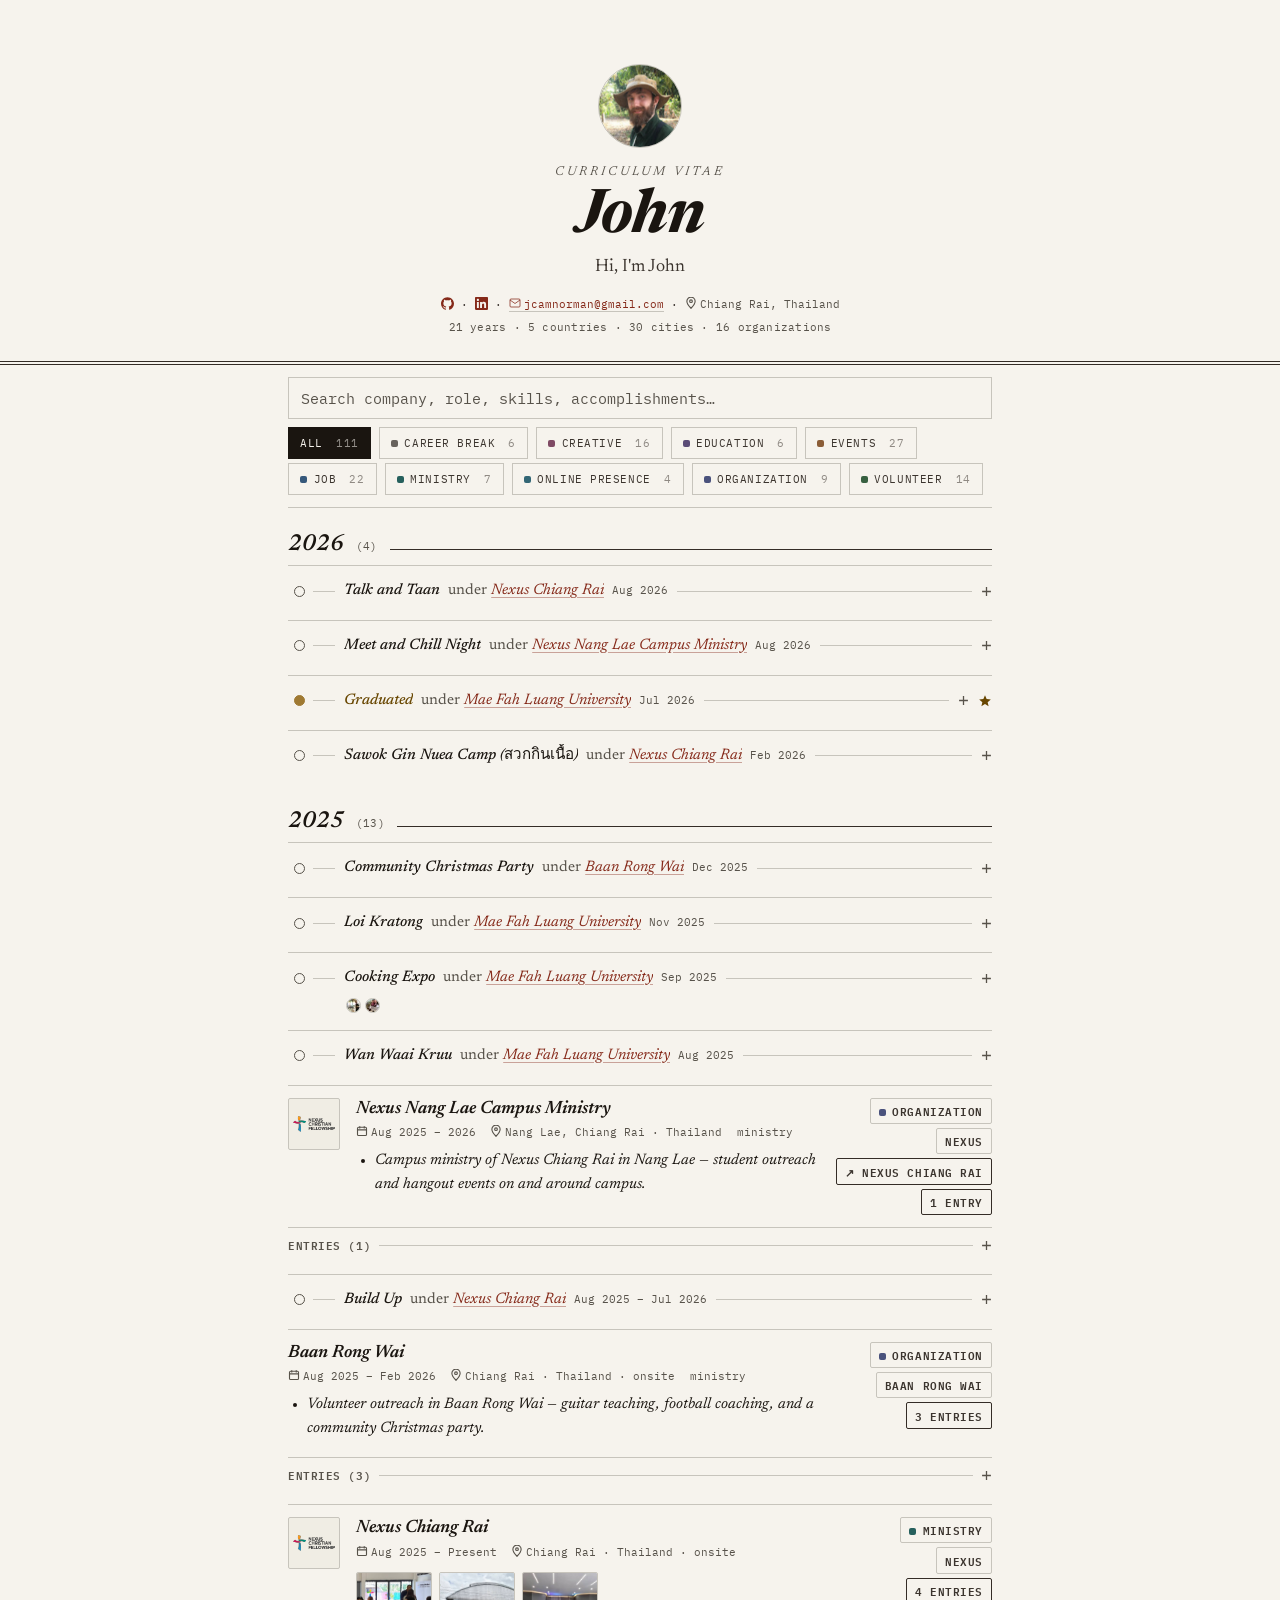
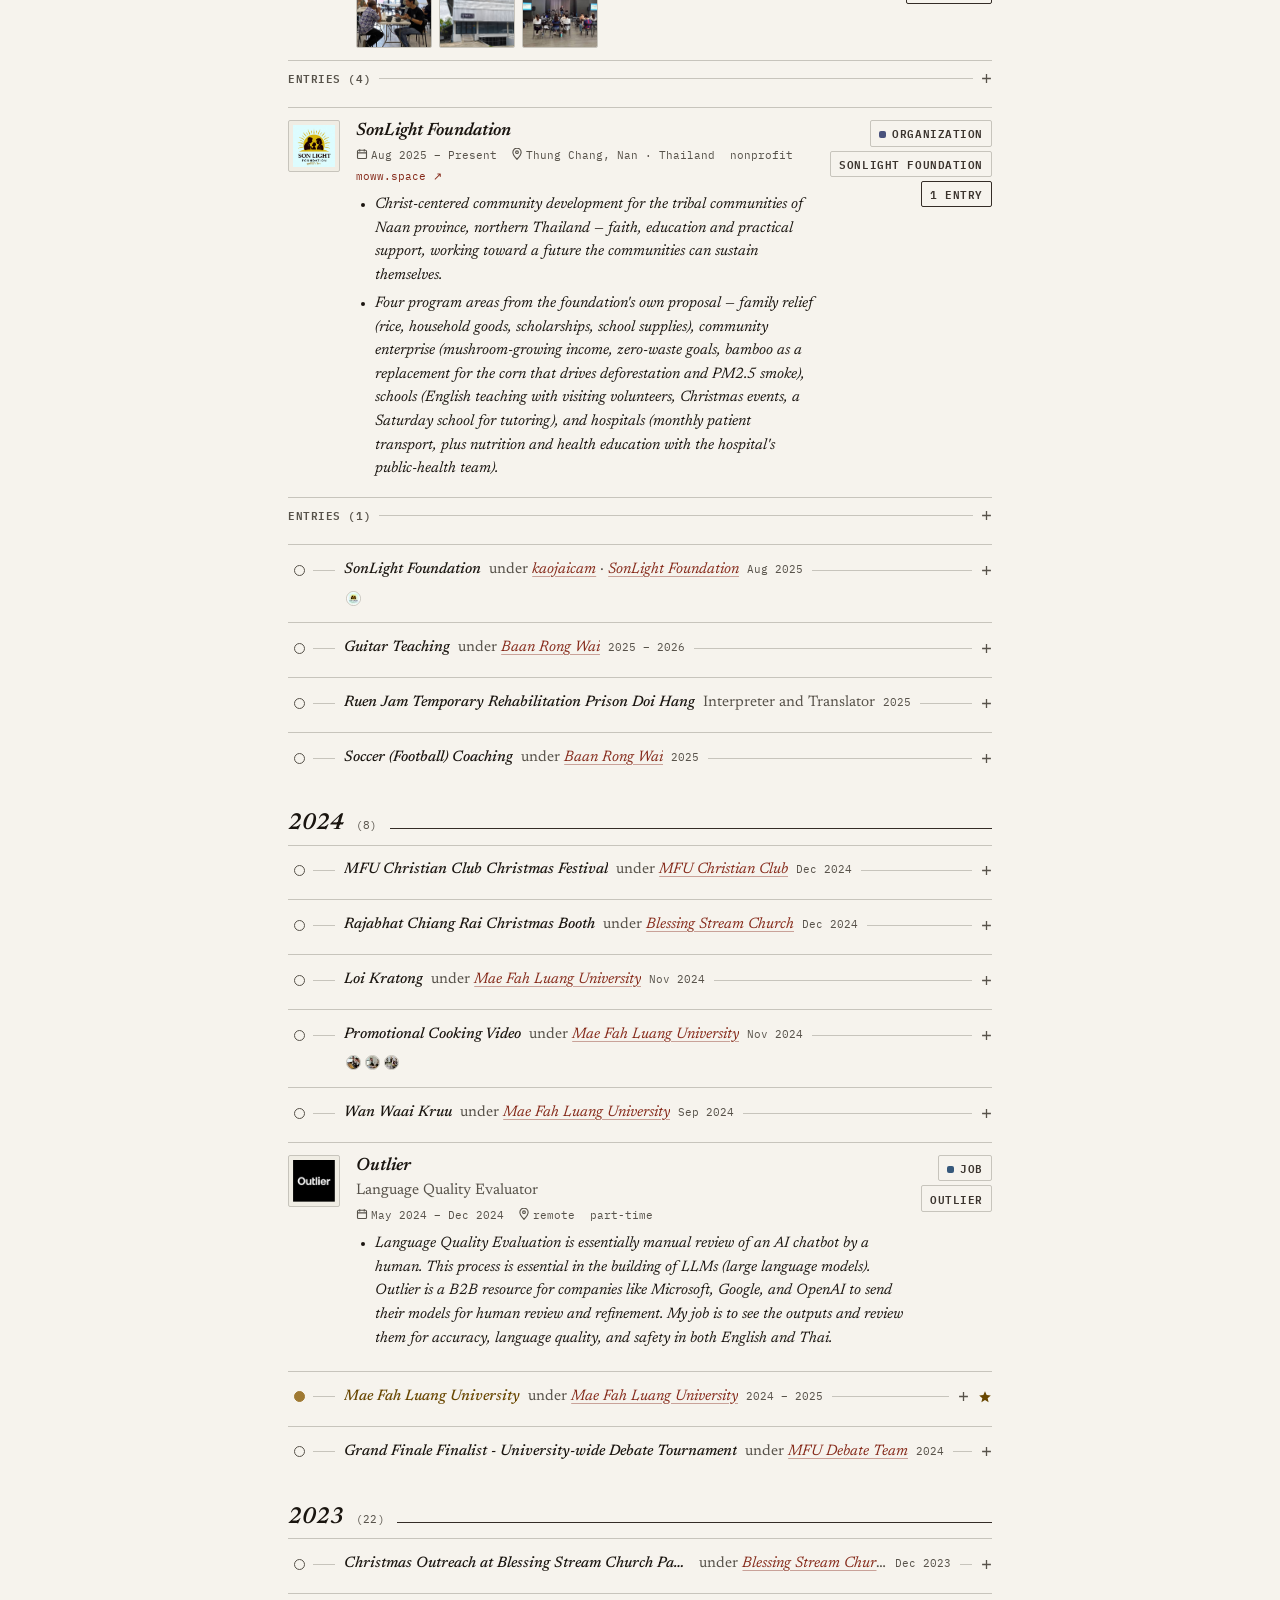
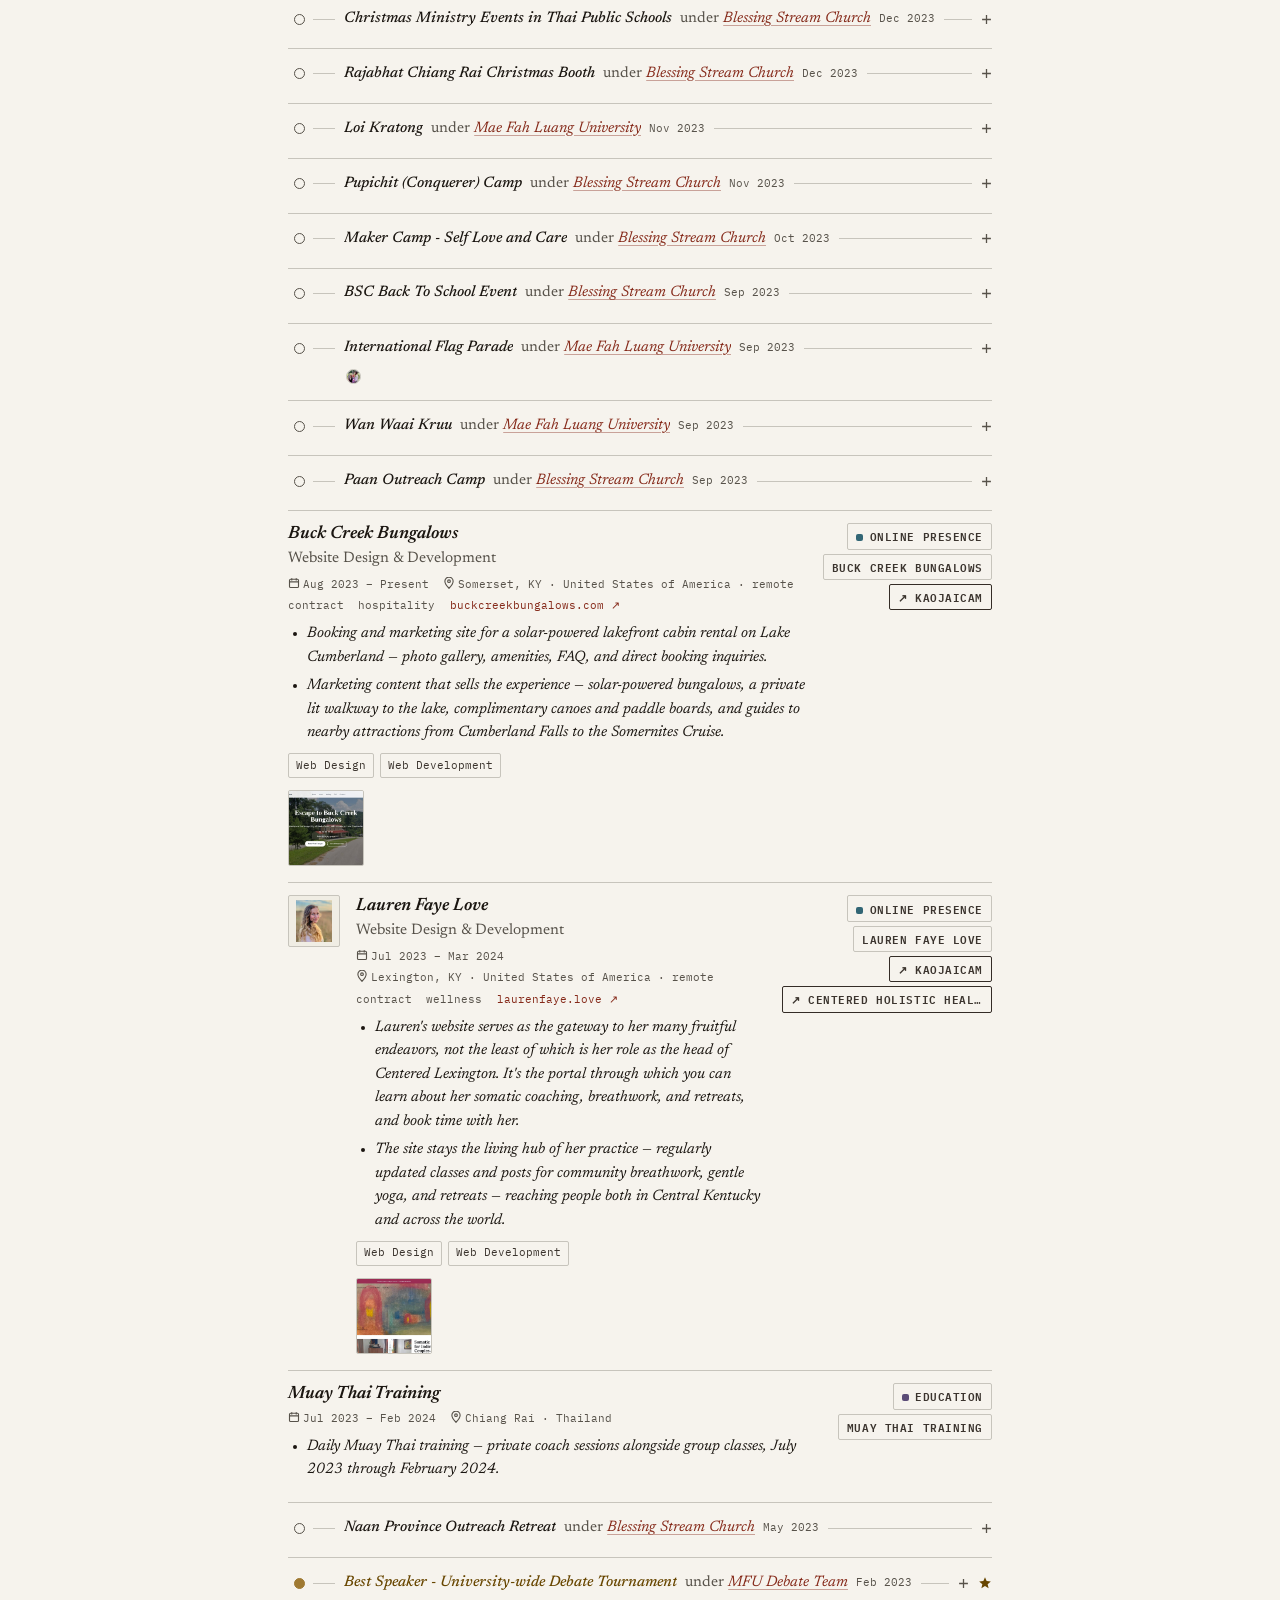
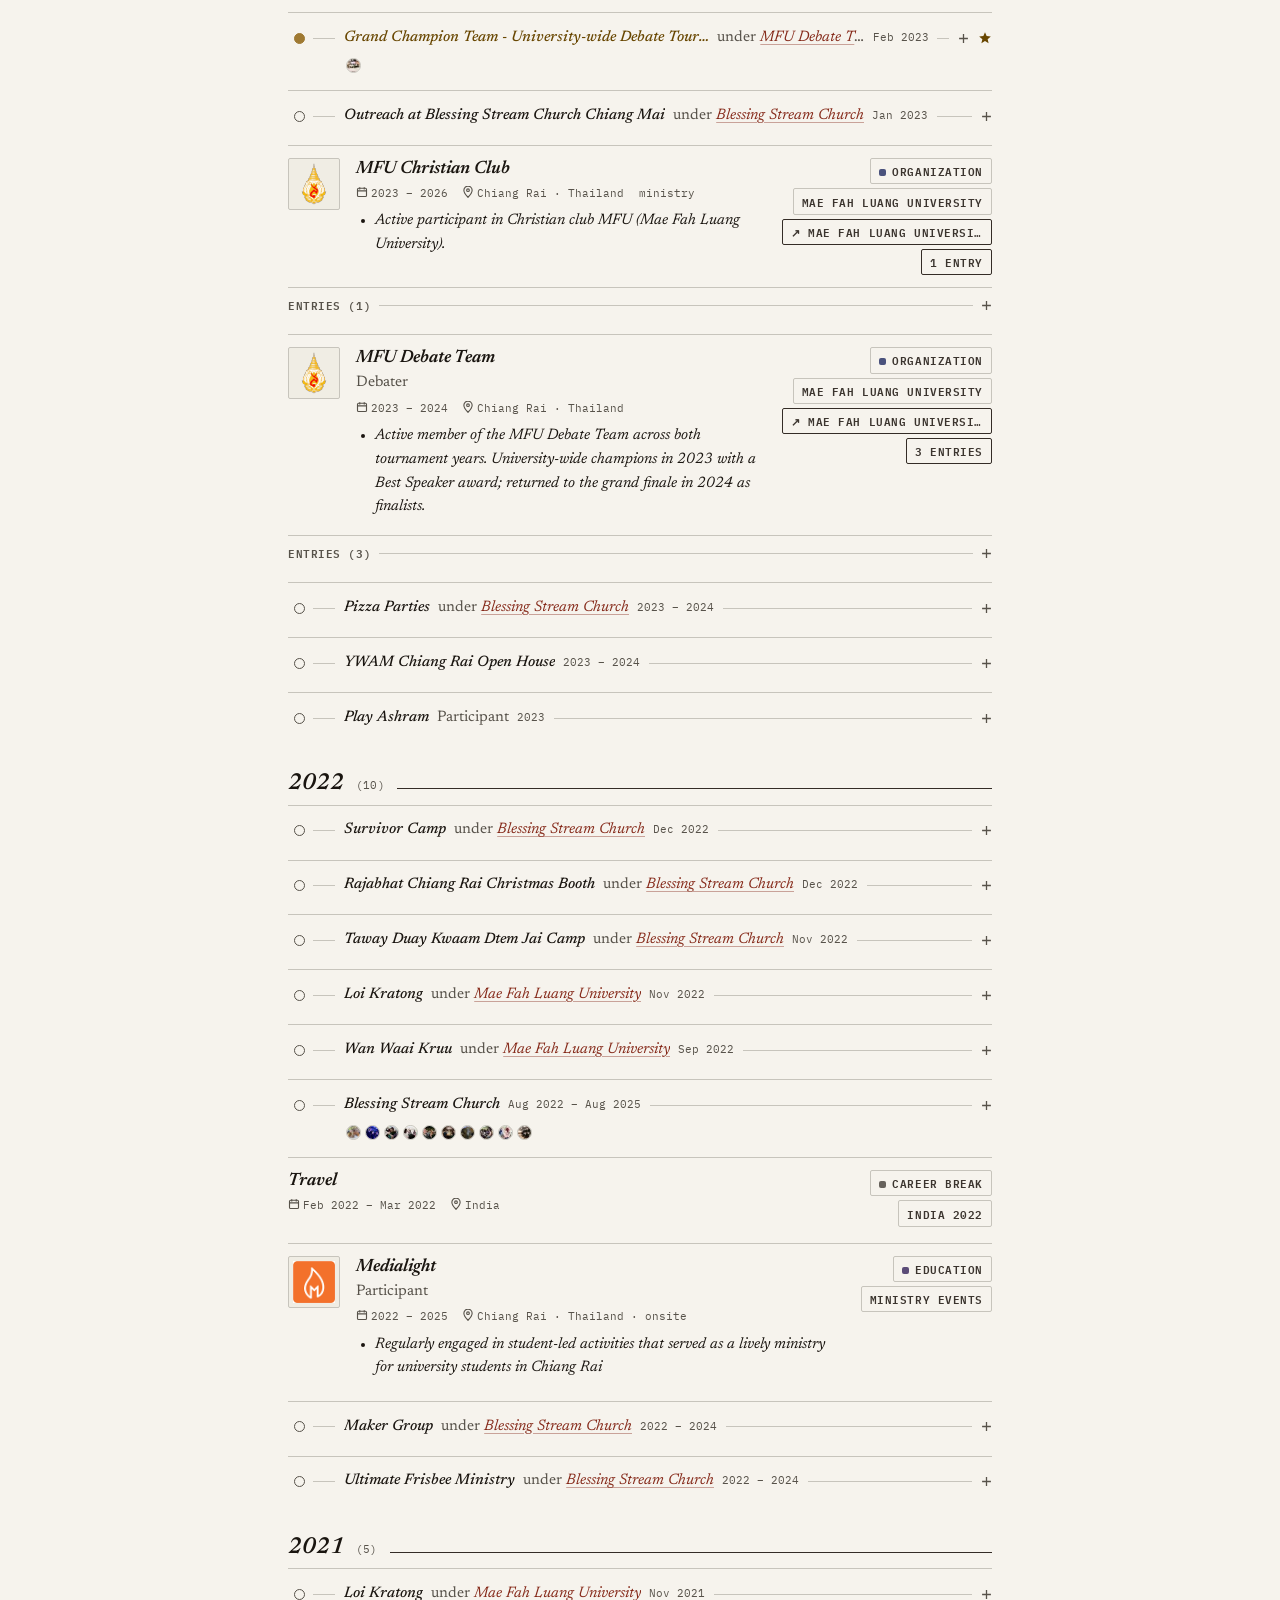
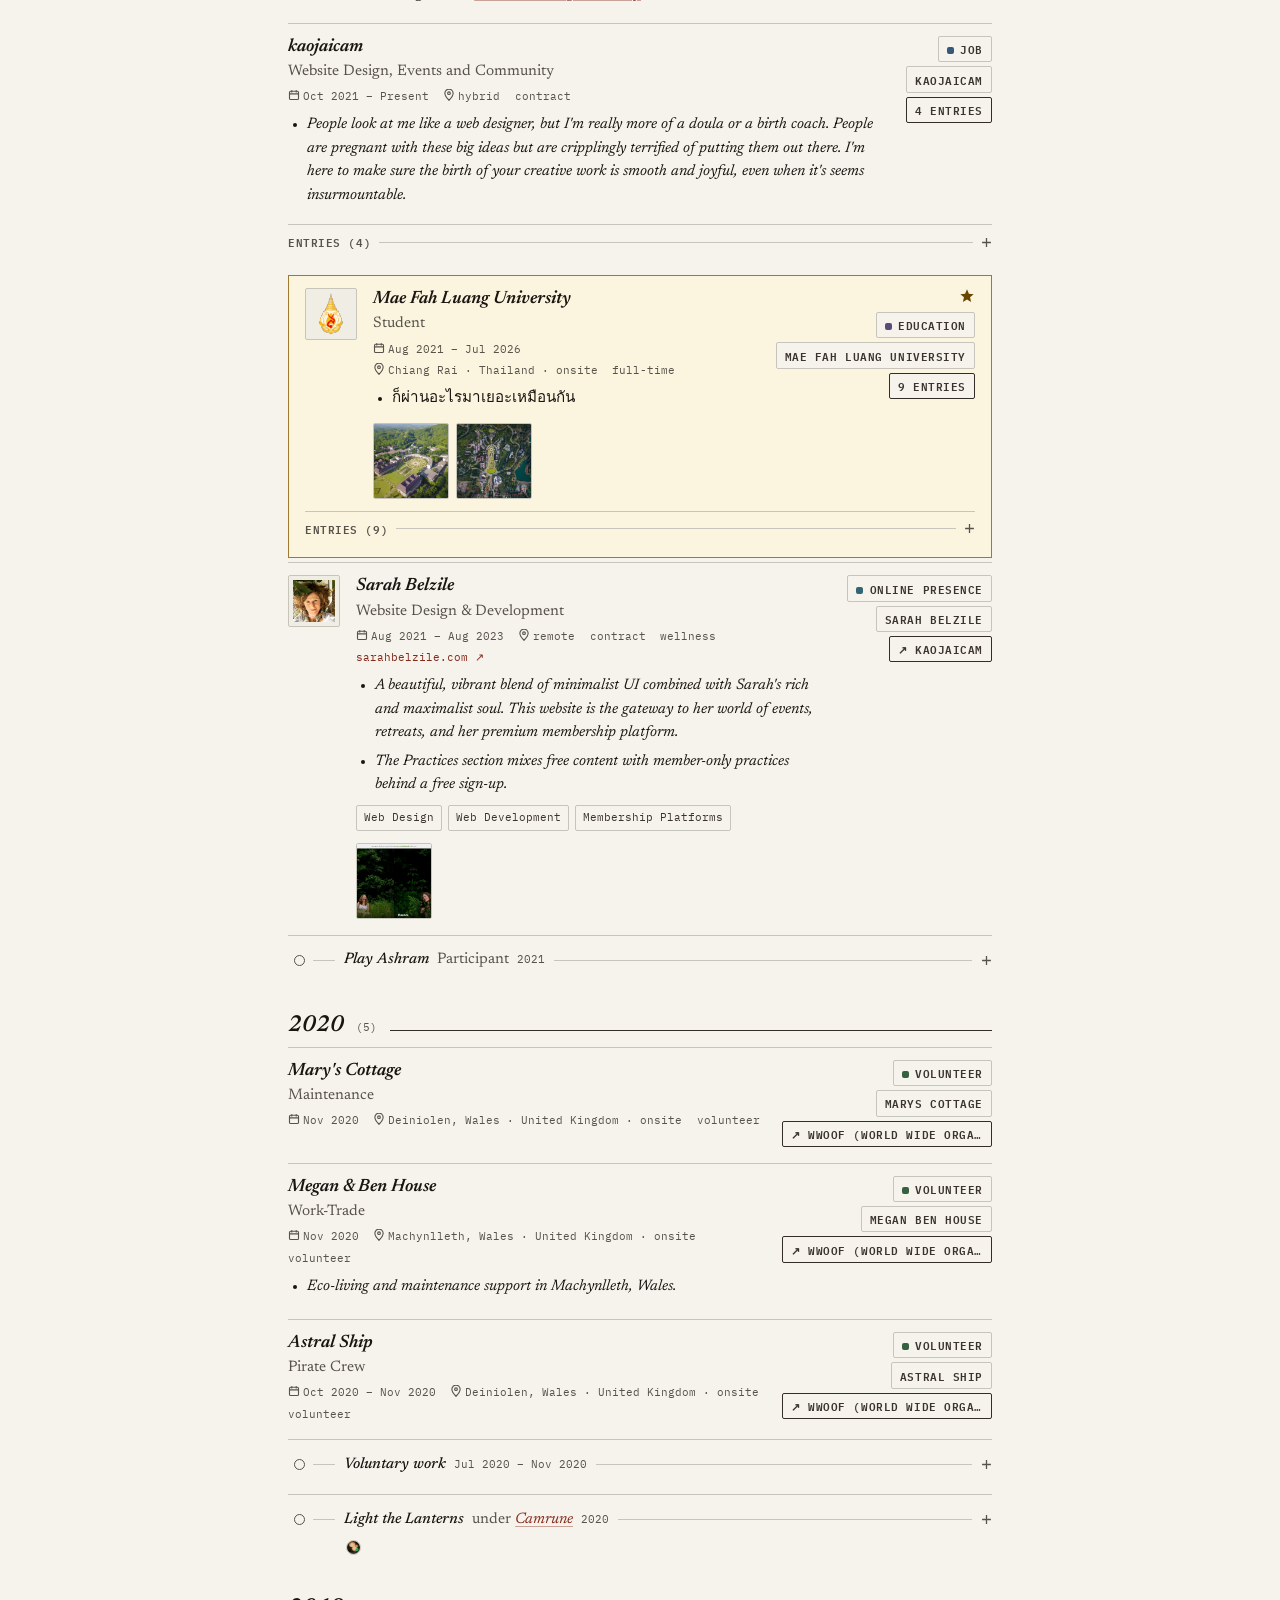
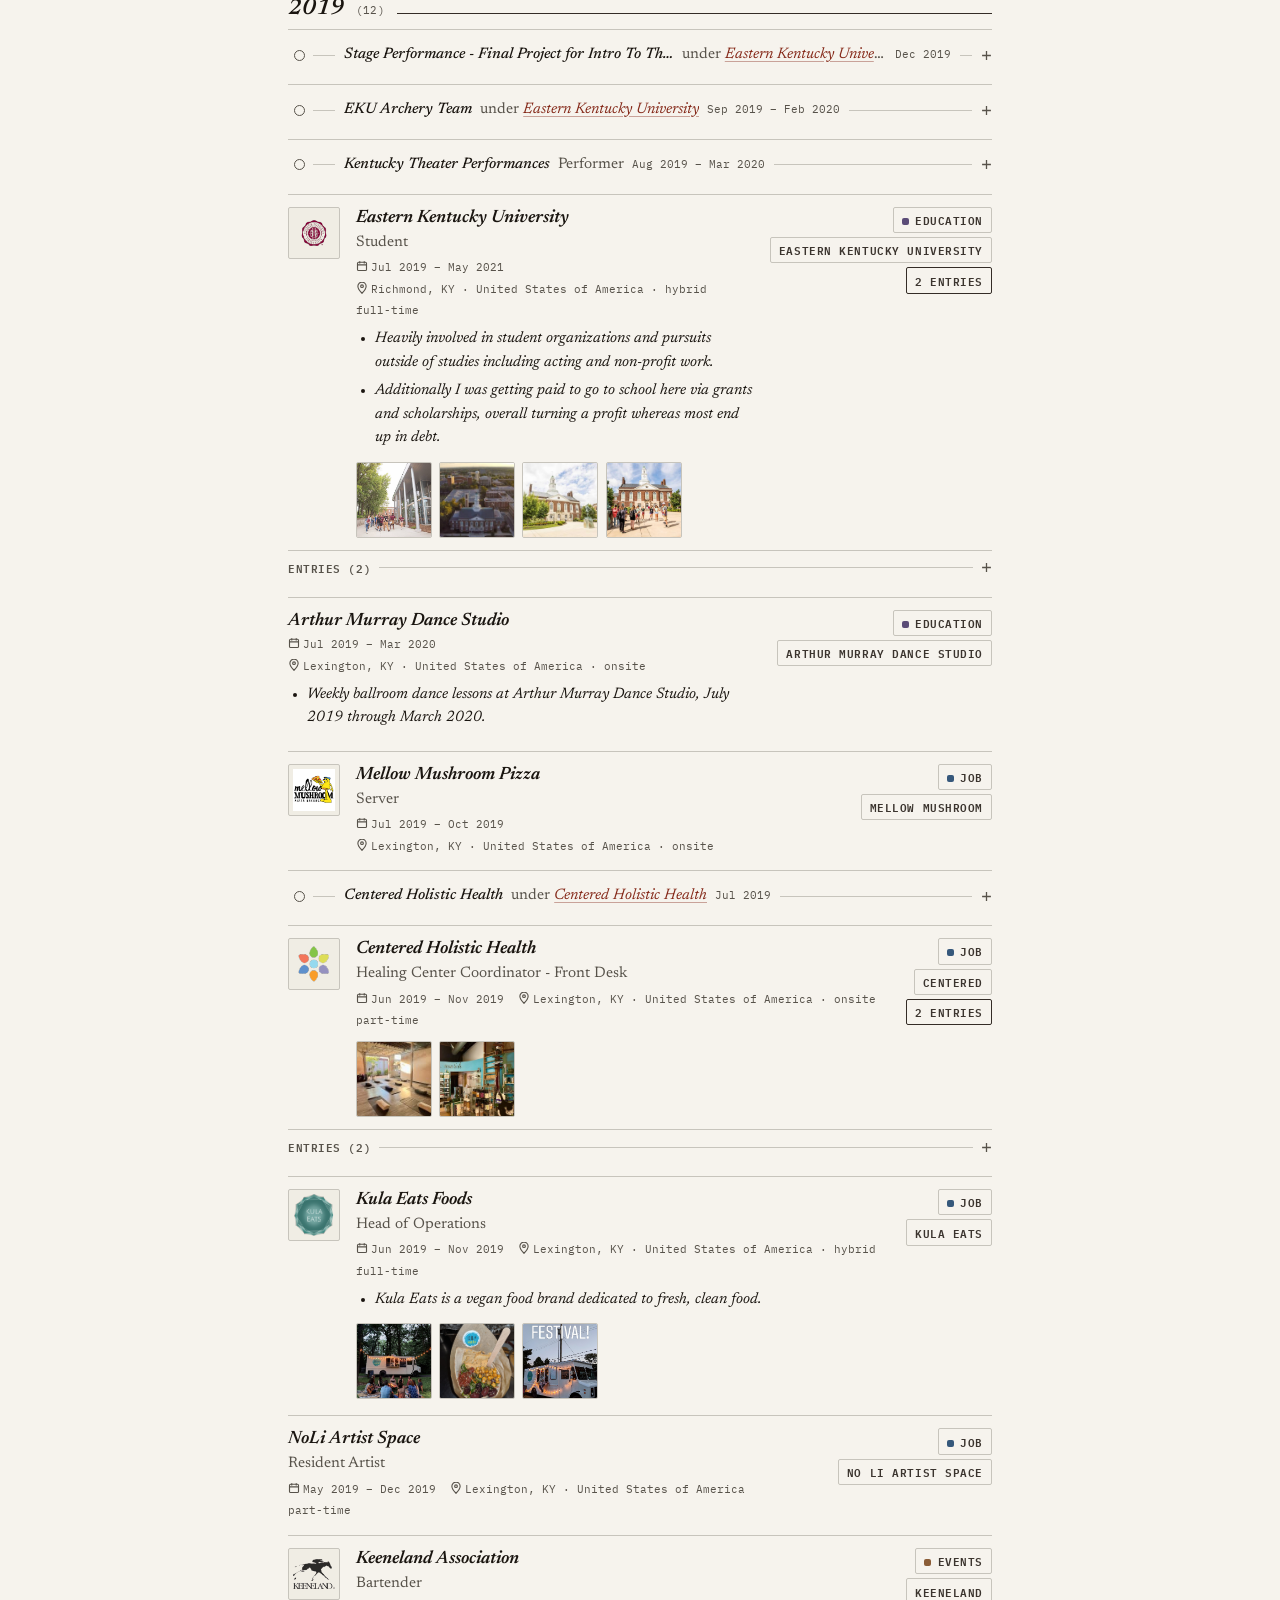
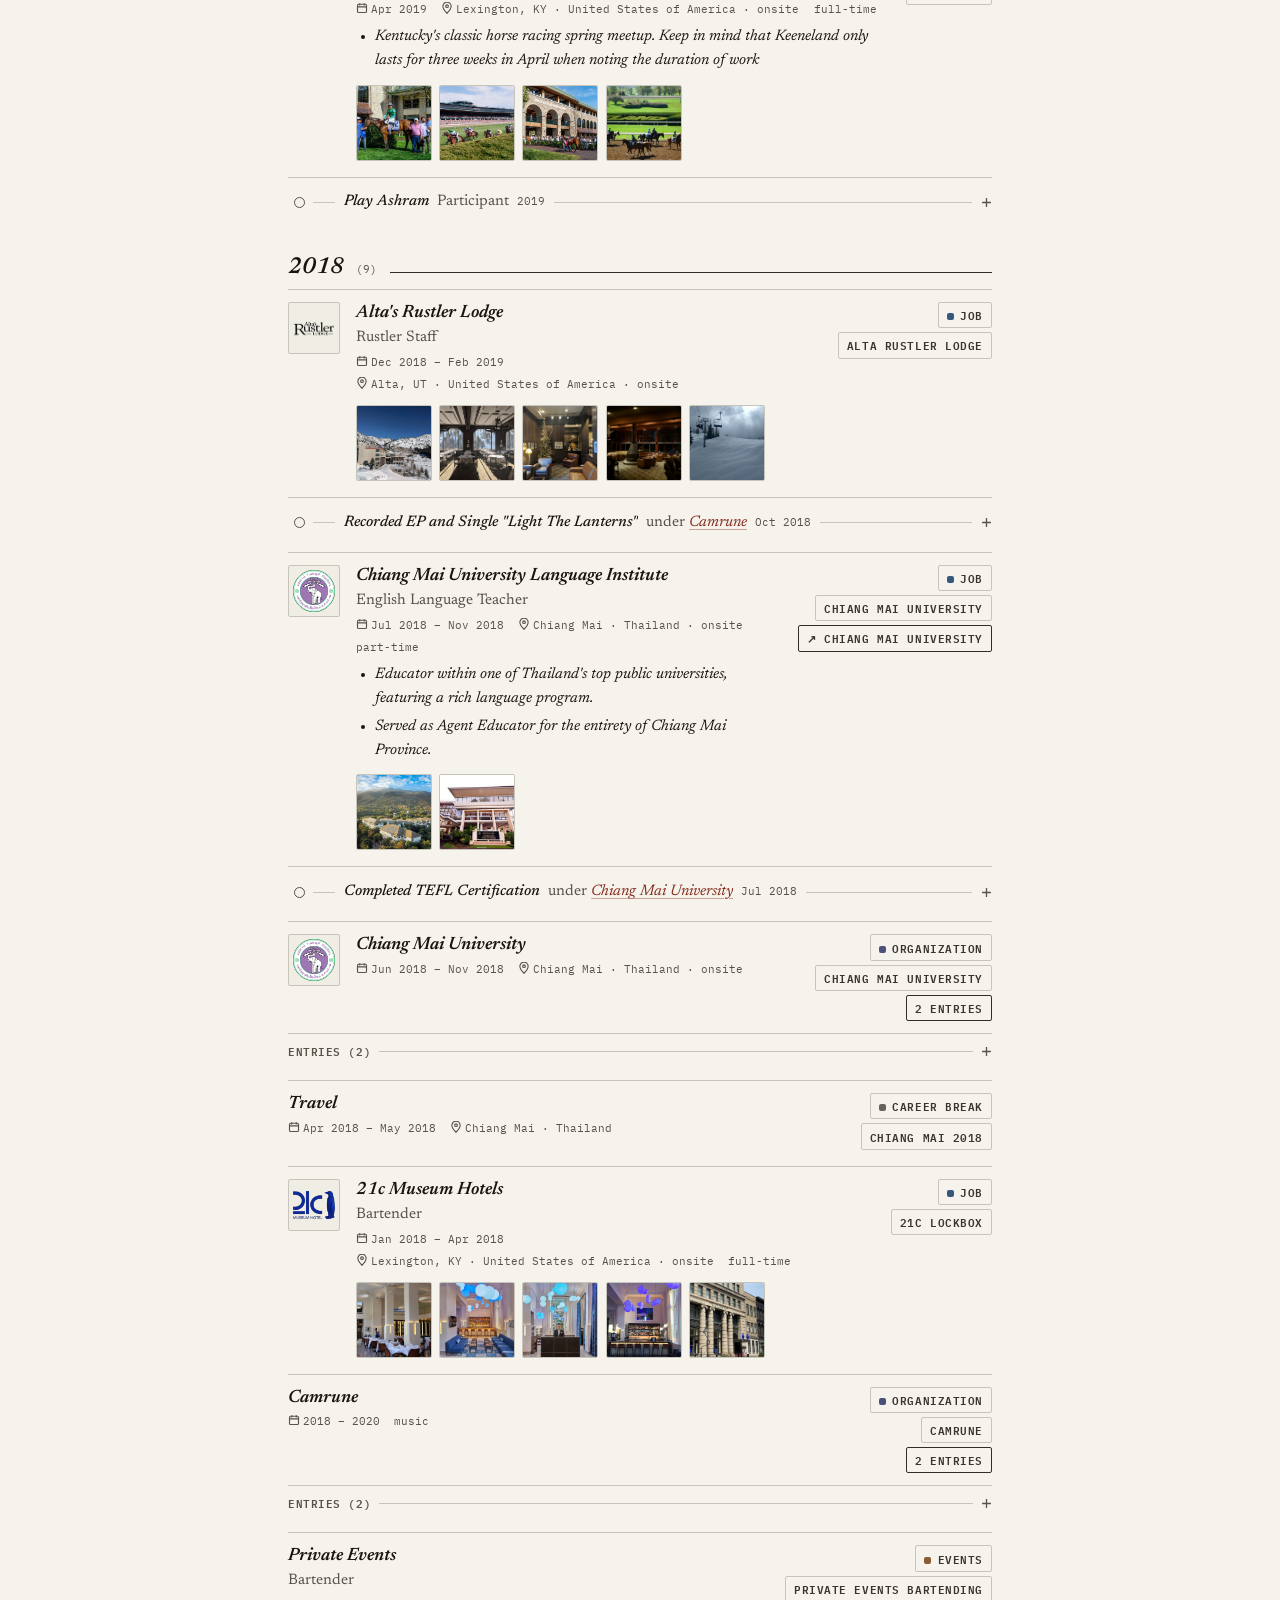
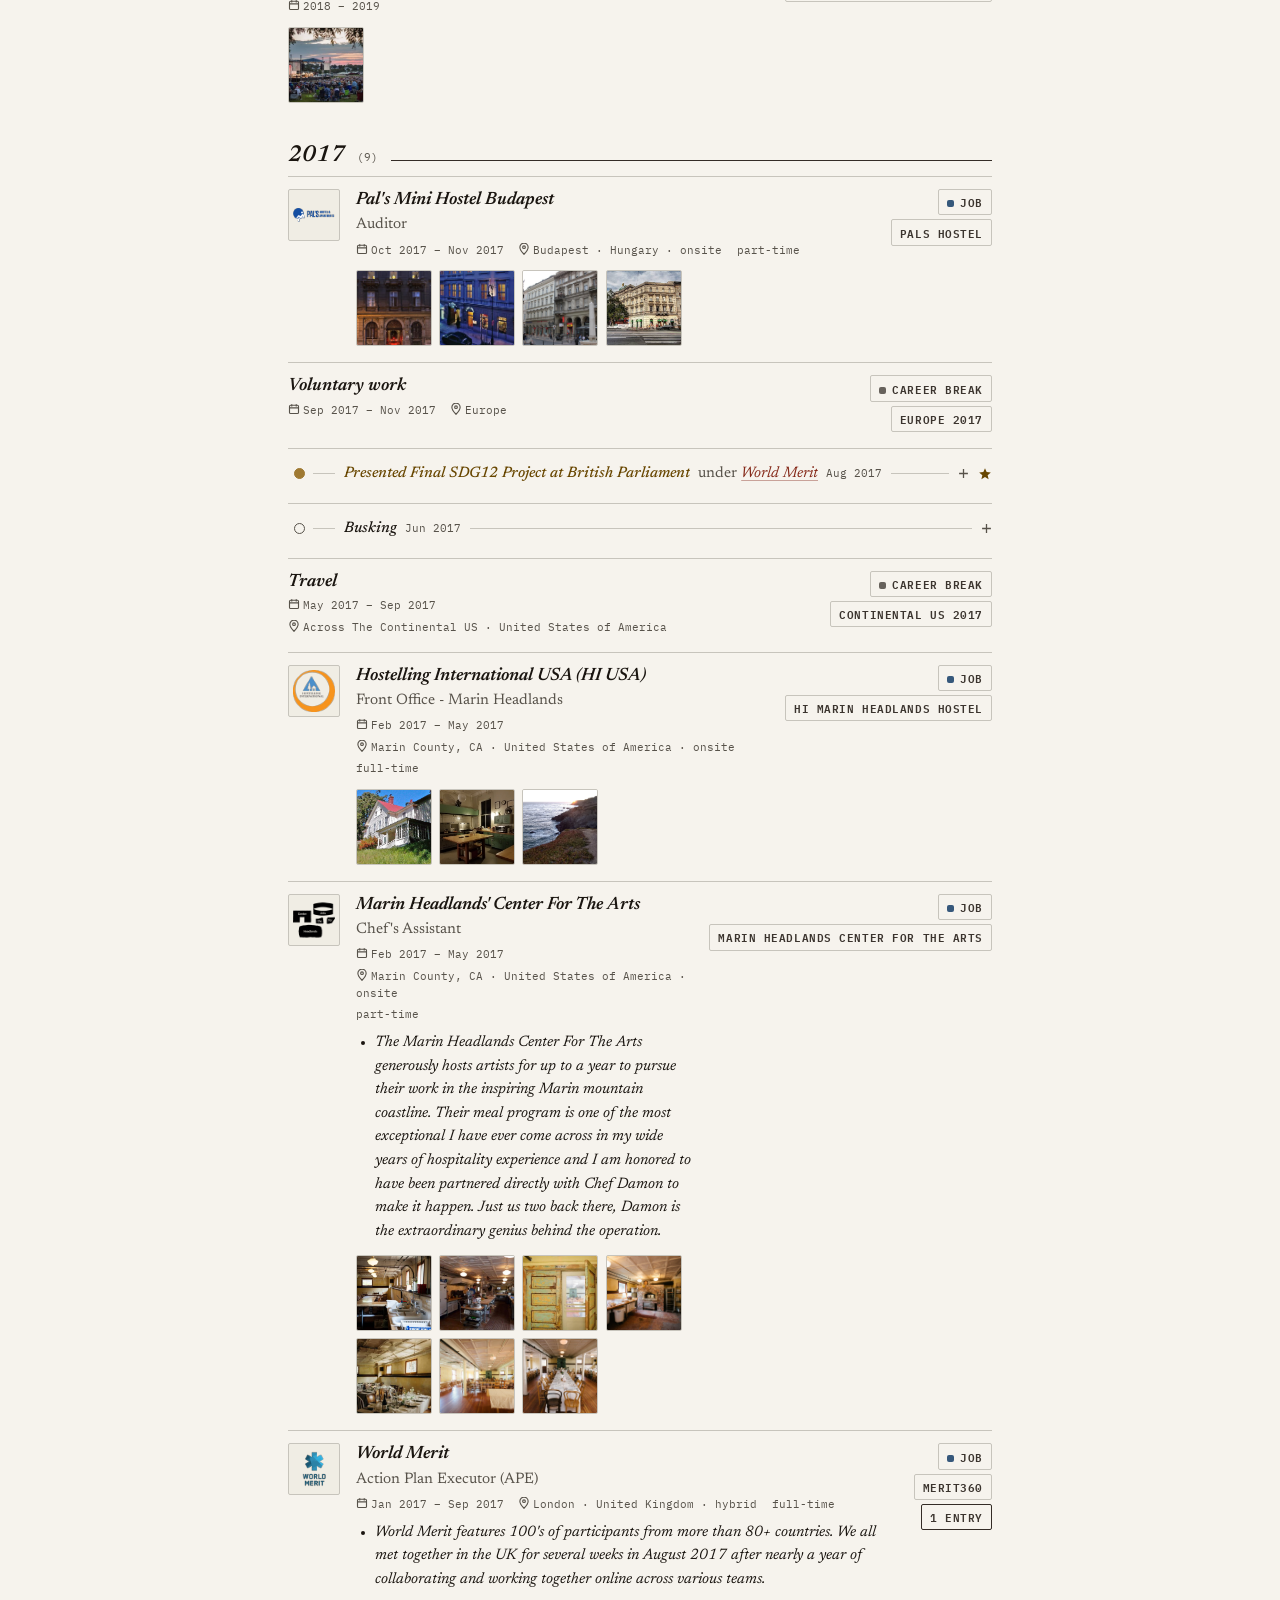
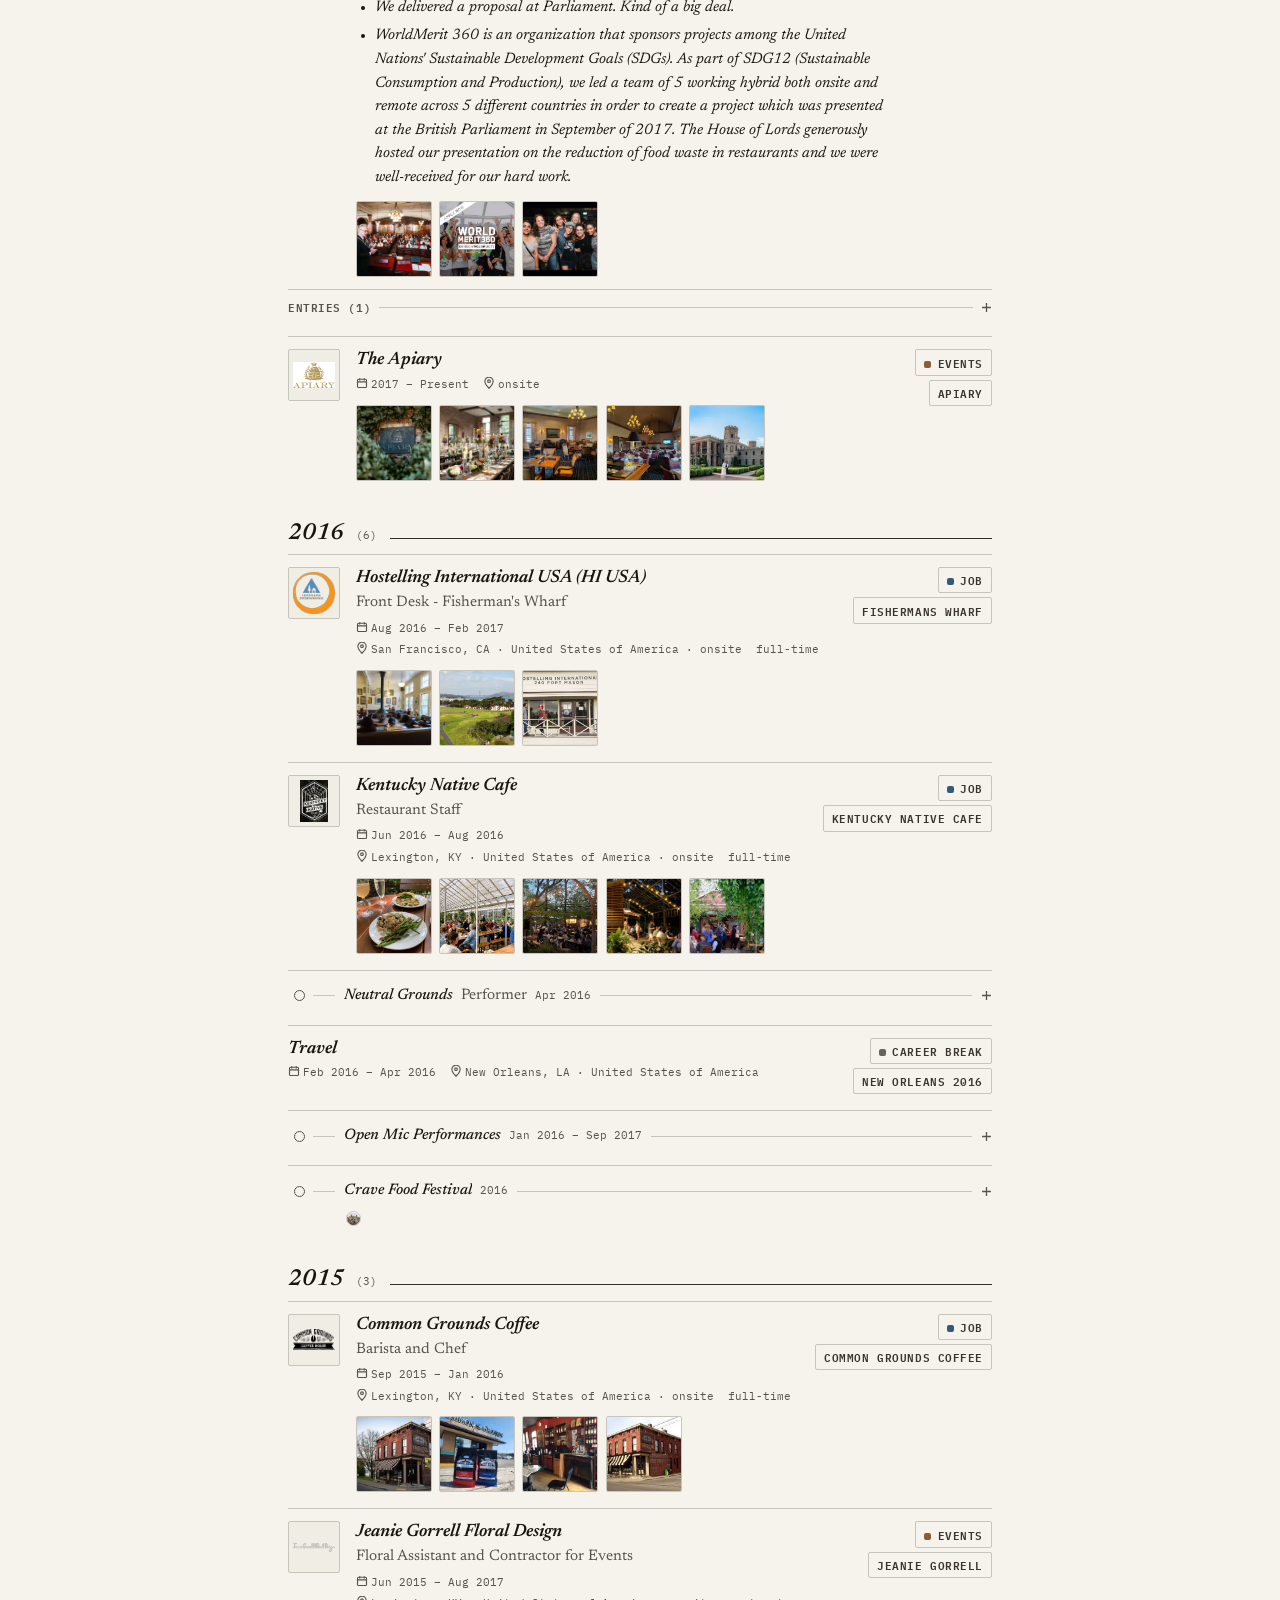
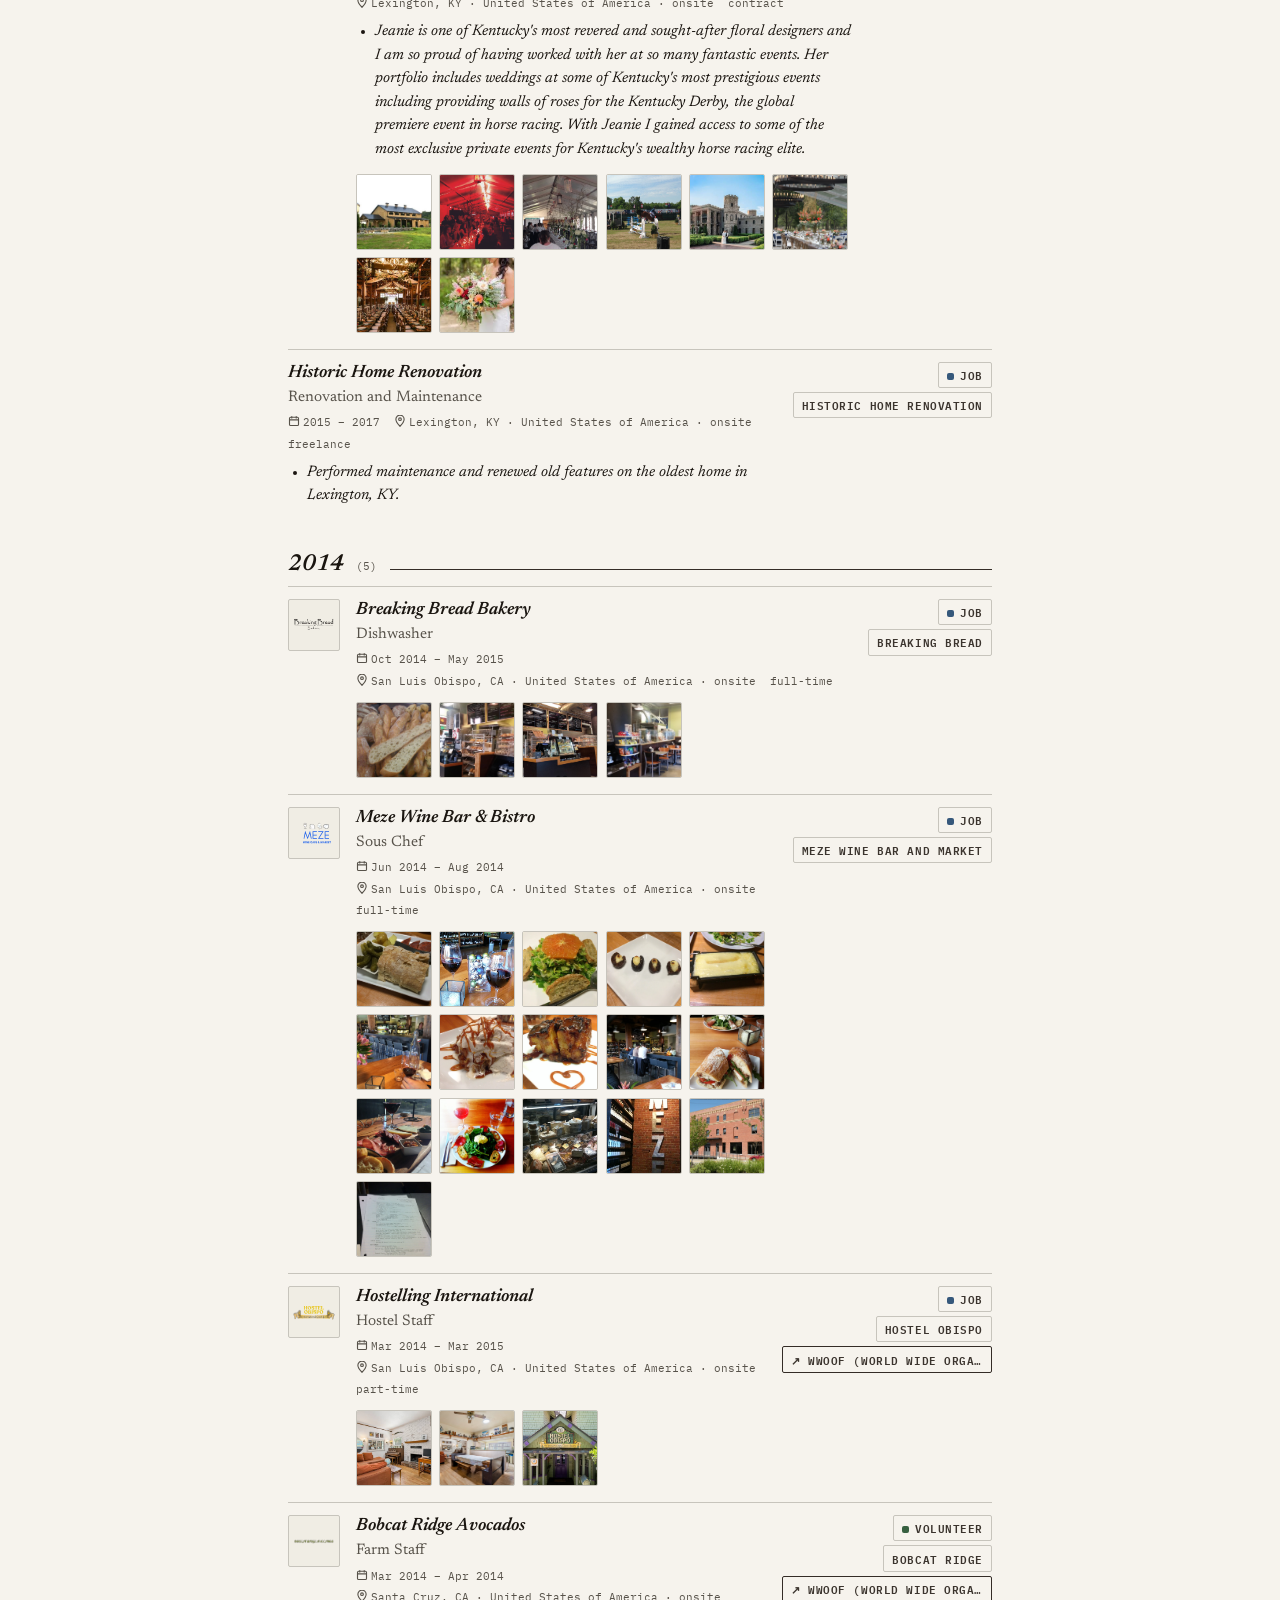
==== commit 260acd16: "hallmark" ====
--- a/index.html
+++ b/index.html
@@ -5,51 +5,44 @@
 <meta name="viewport" content="width=device-width, initial-scale=1.0">
 <title>CV — Curriculum Vitae</title>
 <style>
-  /* Hallmark · macrostructure: Type Specimen · tone: austere · anchor hue: green 150–160°
-   * theme: custom — Reading Edition (light ivory / book-serif / library-green accent)
-   * vibe: "calm bookish reading edition, library green" · genre: editorial
-   * enrichment: none · motion: static — Type Specimen 0× (functional jump-flash only)
-   * nav: N9 edge-aligned title page (frontispiece · single strong rule) · footer: Ft6 letter close
-   * fonts: Libron only — display, body, small caps (smcp), tabular figures (tnum), italic —
-   *   local woff2 in fonts/ · OFL, github.com/nicoverbruggen/libron
-   * audience: employers/recruiters · use: skim the timeline · differs from Newsprint on
-   *   macrostructure + accent hue (previous: Long Document · Newsprint · warm oxblood)
-   * contrast: pass (40–41) · honest: pass (46) · chrome: pass (47) · tokens: pass (48)
-   * responsive: pass (34, 49–57) · icons: pass (30) · slop: pass (42–45)
-   * pre-emit critique: P4 H4 E4 S5 R5 V5 */
+  /* Hallmark · macrostructure: Long Document · tone: editorial · anchor hue: warm 65–90°
+   * theme: Newsprint (light paper / roman-serif / warm accent) · genre: editorial
+   * enrichment: none · motion: static — Newsprint 0× (functional jump-flash only)
+   * nav: N6 newspaper masthead (issue line above · double rule) · footer: Ft4 dense colophon
+   * fonts: Newsreader (display + body) + IBM Plex Mono (agate) — local woff2 in fonts/
+   * audience: employers/recruiters · use: skim the timeline · first Hallmark run for this project */
 
   /* Local webfonts — relative URLs, same offline rule as the images */
-  @font-face { font-family: 'Libron'; src: url('fonts/libron-regular.woff2') format('woff2');
+  @font-face { font-family: 'Newsreader'; src: url('fonts/newsreader-var.woff2') format('woff2');
+    font-weight: 200 800; font-style: normal; font-display: swap; }
+  @font-face { font-family: 'Newsreader'; src: url('fonts/newsreader-italic-var.woff2') format('woff2');
+    font-weight: 200 800; font-style: italic; font-display: swap; }
+  @font-face { font-family: 'IBM Plex Mono'; src: url('fonts/plexmono-400.woff2') format('woff2');
     font-weight: 400; font-style: normal; font-display: swap; }
-  @font-face { font-family: 'Libron'; src: url('fonts/libron-italic.woff2') format('woff2');
-    font-weight: 400; font-style: italic; font-display: swap; }
-  @font-face { font-family: 'Libron'; src: url('fonts/libron-bold.woff2') format('woff2');
-    font-weight: 700; font-style: normal; font-display: swap; }
-  @font-face { font-family: 'Libron'; src: url('fonts/libron-bolditalic.woff2') format('woff2');
-    font-weight: 700; font-style: italic; font-display: swap; }
+  @font-face { font-family: 'IBM Plex Mono'; src: url('fonts/plexmono-600.woff2') format('woff2');
+    font-weight: 600; font-style: normal; font-display: swap; }
 
   :root {
-    /* palette — ivory book paper, oxidized green-black ink, library-cloth green accent */
-    --paper:       oklch(94.5% 0.012 105);
-    --paper-2:     oklch(92.5% 0.014 105);
-    --paper-print: oklch(98% 0.004 105);
-    --ink:         oklch(21% 0.014 140);
-    --ink-2:       oklch(33% 0.014 140);
-    --muted:       oklch(45% 0.015 140);
-    --rule:        oklch(83% 0.012 120);
-    --rule-strong: oklch(32% 0.016 140);
-    --accent:      oklch(38% 0.12 155);
-    --accent-line: oklch(38% 0.12 155 / 0.4);
-    --accent-wash: oklch(93% 0.03 155);
-    --focus:       oklch(42% 0.17 155);
-    --gold:        oklch(58% 0.10 85);
-    --gold-deep:   oklch(40% 0.09 85);
-    --gold-wash:   oklch(96.5% 0.03 95);
-    --overlay:     oklch(14% 0.02 150 / 0.42);
-    --overlay-strong: oklch(12% 0.02 150 / 0.9);
-    /* entry-type marker inks — muted print colors, dots only, never fills */
+    /* palette — warm newsprint paper, oxblood accent, muted gold for featured */
+    --paper:       oklch(96.5% 0.009 90);
+    --paper-2:     oklch(94.5% 0.012 90);
+    --ink:         oklch(20% 0.012 65);
+    --ink-2:       oklch(33% 0.014 65);
+    --muted:       oklch(44% 0.014 75);
+    --rule:        oklch(82% 0.012 90);
+    --rule-strong: oklch(30% 0.016 65);
+    --accent:      oklch(42% 0.13 32);
+    --accent-line: oklch(42% 0.13 32 / 0.4);
+    --accent-wash: oklch(93.5% 0.02 42);
+    --focus:       oklch(46% 0.15 32);
+    --gold:        oklch(60% 0.10 80);
+    --gold-deep:   oklch(42% 0.09 78);
+    --gold-wash:   oklch(97% 0.03 95);
+    --overlay:     oklch(12% 0.02 65 / 0.38);
+    --overlay-strong: oklch(12% 0.02 65 / 0.88);
+    /* entry-type marker inks — desaturated print colors, dots only, never fills */
     --type-job:             oklch(45% 0.07 250);
-    --type-volunteer:       oklch(42% 0.08 130);
+    --type-volunteer:       oklch(45% 0.07 150);
     --type-education:       oklch(45% 0.07 300);
     --type-events:          oklch(52% 0.08 60);
     --type-ministry:        oklch(45% 0.06 190);
@@ -57,54 +50,49 @@
     --type-career_break:    oklch(50% 0.012 75);
     --type-organization:    oklch(45% 0.07 275);
     --type-online_presence: oklch(48% 0.06 220);
-    /* type — one family, four styles; labels are its small caps (smcp), dates its
-       tabular figures (tnum), roles its true italic — the family IS the design */
-    --font-display: 'Libron', Georgia, 'Times New Roman', serif;
-    --font-body:    'Libron', Georgia, 'Times New Roman', serif;
+    /* type — two families: news roman + agate mono */
+    --font-display: 'Newsreader', Georgia, 'Times New Roman', serif;
+    --font-body:    'Newsreader', Georgia, 'Times New Roman', serif;
+    --font-agate:   'IBM Plex Mono', ui-monospace, 'Courier New', monospace;
     /* scale — five steps, 1.25 ratio */
-    --text-base: 1rem;
-    --text-md: 1.25rem;
-    --text-lg: 1.55rem;
-    --text-xl: 1.95rem;
-    --text-display: clamp(2.5rem, 6vw, 4rem);
+    --text-xs: 0.70rem;
+    --text-base: 0.95rem;
+    --text-md: 1.125rem;
+    --text-lg: 1.45rem;
+    --text-display: clamp(2.4rem, 6vw, 3.8rem);
     /* spacing — 4pt scale */
     --space-3xs: 0.125rem;  --space-2xs: 0.25rem;  --space-xs: 0.5rem;
     --space-sm: 0.75rem;    --space-md: 1rem;      --space-lg: 1.5rem;
     --space-xl: 2.5rem;     --space-2xl: 4rem;
     /* structure */
-    --measure: 45rem;
-    --radius-mark: 0;
+    --measure: 46rem;
+    --radius-mark: 2px;
     --z-sticky: 200;
     --z-modal: 400;
-    --ease-out: cubic-bezier(0.16, 1, 0.3, 1);
   }
   * { box-sizing: border-box; }
   html { overflow-x: clip; }
   body { overflow-x: clip; margin: 0; background: var(--paper); color: var(--ink);
     font-family: var(--font-body); font-size: 1rem; line-height: 1.6; }
-  ::selection { background: var(--gold-wash); }
-
-  /* N9 title page — frontispiece plate, small-caps rubric, bold name, italic
-     tagline, small-caps contact, single strong rule. Left-set, quiet, bookish. */
-  .masthead { margin: 0; }
-  .mast-in { max-width: var(--measure); margin-inline: auto; text-align: left;
+
+  /* N6 masthead — photo, small-caps issue line, wordmark, tagline, agate contact, double rule */
+  .masthead { margin: 0; text-align: center; }
+  .mast-in { max-width: var(--measure); margin-inline: auto;
     padding: var(--space-2xl) var(--space-md) var(--space-lg); }
-  .pfp { width: 88px; height: 110px; object-fit: cover; flex: none;
-    display: block; margin: 0 0 var(--space-sm); border: 1px solid var(--rule-strong);
-    outline: 1px solid var(--rule); outline-offset: 3px; }
+  .pfp { width: 84px; height: 84px; border-radius: 50%; object-fit: cover; flex: none;
+    display: block; margin: 0 auto var(--space-sm); border: 1px solid var(--rule); }
   .pfp[hidden] { display: none; }
   .mast-line { margin: 0 0 var(--space-2xs); font-variant-caps: all-small-caps;
-    letter-spacing: .14em; font-size: var(--text-md); color: var(--muted); line-height: 1.3; }
+    letter-spacing: .16em; font-size: var(--text-md); color: var(--muted); line-height: 1.3; }
   .masthead h1 { margin: 0; font-family: var(--font-display); font-weight: 700;
     font-size: var(--text-display); letter-spacing: -0.015em; line-height: 1.02;
     overflow-wrap: anywhere; min-width: 0; }
   .tagline { display: none; }
   .tagline:not(:empty) { display: block; margin: var(--space-2xs) 0 0; font-style: italic;
     color: var(--ink-2); font-size: var(--text-md); }
-  .links { margin: var(--space-sm) 0 0; font-variant-caps: all-small-caps;
-    letter-spacing: .08em; font-size: var(--text-md); color: var(--ink-2); line-height: 1.9; }
-  .links a { color: var(--accent); text-decoration: none;
-    border-bottom: 1px solid var(--accent-line); }
+  .links { margin: var(--space-sm) 0 0; font-family: var(--font-agate); font-size: var(--text-xs);
+    color: var(--ink-2); line-height: 1.9; }
+  .links a { color: var(--accent); text-decoration: none; border-bottom: 1px solid var(--rule); }
   .links a:hover { border-color: var(--accent); }
   .links span { color: var(--muted); }
   /* Contact-line icons: 12px stroke marks for the direct lines, 13px brand
@@ -114,33 +102,30 @@
   .links a.ic { border-bottom: 0; }
   .links a.ic svg { width: 13px; height: 13px; vertical-align: -2px; margin: 0; }
   .links a.ic:hover { color: var(--ink); }
-  .sub { margin: var(--space-2xs) 0 0; font-variant-caps: all-small-caps;
-    letter-spacing: .08em; font-size: var(--text-md); color: var(--muted);
-    font-variant-numeric: tabular-nums; }
-  .mast-rule { border: 0; border-top: 2px solid var(--rule-strong); height: 0; margin: 0; }
+  .sub { margin: var(--space-2xs) 0 0; font-family: var(--font-agate); font-size: var(--text-xs);
+    color: var(--muted); font-variant-numeric: tabular-nums; letter-spacing: .02em; }
+  .mast-rule { border: 0; border-top: 1.5px solid var(--rule-strong);
+    border-bottom: 1.5px solid var(--rule-strong); height: 4px; margin: 0; }
 
   main { max-width: var(--measure); margin-inline: auto; padding: 0 var(--space-md) var(--space-xl); }
   .controls { position: sticky; top: 0; z-index: var(--z-sticky); background: var(--paper);
     padding: var(--space-sm) 0; display: flex; flex-direction: column; gap: var(--space-xs);
     border-bottom: 1px solid var(--rule); }
-  /* search as a fill-in-the-blank line — the book-reader's only instrument */
-  input[type=search] { font-family: var(--font-body); font-size: var(--text-base);
-    padding: .45rem 0; border: 0; border-bottom: 1px solid var(--rule-strong); border-radius: 0;
-    background: transparent; color: var(--ink); outline: none; width: 100%; }
-  input[type=search]::placeholder { color: var(--muted); font-style: italic; }
+  input[type=search] { font-family: var(--font-agate); font-size: var(--text-base);
+    padding: .6rem .75rem; border: 1px solid var(--rule); border-radius: 0;
+    background: var(--paper); color: var(--ink); outline: none; width: 100%; }
+  input[type=search]::placeholder { color: var(--muted); }
   input[type=search]:focus { border-color: var(--accent); }
   input[type=search]:focus-visible { outline: 2px solid var(--focus); outline-offset: 2px; }
   .chips { display: flex; flex-wrap: wrap; gap: var(--space-2xs) var(--space-xs); }
-  .chip { font-family: var(--font-body); font-variant-caps: all-small-caps;
-    letter-spacing: .09em; font-size: var(--text-md); padding: .35rem .65rem;
-    border-radius: var(--radius-mark); border: 1px solid var(--rule);
-    background: transparent; cursor: pointer; color: var(--ink-2);
+  .chip { font-family: var(--font-agate); font-size: var(--text-xs); letter-spacing: .05em;
+    text-transform: uppercase; padding: .5rem .7rem; border-radius: 0;
+    border: 1px solid var(--rule); background: var(--paper); cursor: pointer; color: var(--ink-2);
     user-select: none; white-space: nowrap; }
-  .chip:hover { border-color: var(--accent); color: var(--accent); }
-  .chip:active { border-color: var(--accent-line); color: var(--accent); }
+  .chip:hover { border-color: var(--rule-strong); color: var(--ink); }
   .chip.on { background: var(--ink); color: var(--paper); border-color: var(--ink); }
   .chip:focus-visible { outline: 2px solid var(--focus); outline-offset: 2px; }
-  .chip .n { opacity: .55; margin-left: .35rem; font-variant-numeric: tabular-nums; }
+  .chip .n { opacity: .55; margin-left: .35rem; }
   .tdot { display: inline-block; width: 7px; height: 7px; border-radius: var(--radius-mark);
     margin-right: .4rem; }
   .type-job .tdot { background: var(--type-job); }
@@ -153,17 +138,16 @@
   .type-organization .tdot { background: var(--type-organization); }
   .type-online_presence .tdot { background: var(--type-online_presence); }
 
-  /* Year folios — chapter numerals: Libron's bold lining figures, tabular */
-  .year { font-family: var(--font-display); font-size: var(--text-xl); font-weight: 700;
-    color: var(--ink); margin: var(--space-xl) 0 var(--space-xs); display: flex;
+  /* Year folios — display numerals over a strong rule */
+  .year { font-family: var(--font-display); font-size: var(--text-lg); font-weight: 600;
+    color: var(--ink); margin: var(--space-lg) 0 var(--space-xs); display: flex;
     align-items: baseline; gap: var(--space-sm); font-variant-numeric: tabular-nums;
     line-height: 1.1; }
-  .year::after { content: ''; flex: 1; border-top: 1px solid var(--rule-strong); }
-  .year .n { font-family: var(--font-body); font-variant-caps: all-small-caps;
-    letter-spacing: .08em; font-size: var(--text-md); font-weight: 400;
-    color: var(--muted); font-variant-numeric: tabular-nums; }
-
-  /* Entries sit on hairline ledger rules — no boxes, no radius, no shadows */
+  .year::after { content: ''; flex: 1; border-top: 1.5px solid var(--rule-strong); }
+  .year .n { font-family: var(--font-agate); font-size: var(--text-xs); color: var(--muted);
+    font-weight: 400; letter-spacing: .02em; }
+
+  /* Entries sit on hairline ledger rules — no boxes, no radius */
   .card { border-top: 1px solid var(--rule); padding: var(--space-sm) 0 var(--space-md);
     break-inside: avoid; }
   .card.featured { background: var(--gold-wash); border: 1px solid var(--gold);
@@ -172,40 +156,34 @@
   .feat-star svg { width: 16px; height: 16px; }
   .badges .feat-star { margin-bottom: var(--space-2xs); }
   .card-top { display: flex; gap: var(--space-md); align-items: flex-start; }
-  .card img.logo { width: 52px; height: 52px; object-fit: contain;
-    border-radius: var(--radius-mark); background: var(--paper-2);
-    border: 1px solid var(--rule); padding: 4px; flex: none; }
+  .card img.logo { width: 52px; height: 52px; object-fit: contain; border-radius: var(--radius-mark);
+    background: var(--paper-2); border: 1px solid var(--rule); padding: 4px; flex: none; }
   .card h2 { margin: 0; font-family: var(--font-display); font-size: var(--text-md);
-    font-weight: 700; line-height: 1.25; }
-  .card .role { margin: .1rem 0 0; color: var(--muted); font-size: var(--text-base);
-    font-style: italic; }
+    font-weight: 600; line-height: 1.25; }
+  .card .role { margin: .1rem 0 0; color: var(--muted); font-size: var(--text-base); font-style: italic; }
   .meta { display: flex; flex-wrap: wrap; gap: .3rem .9rem; margin-top: var(--space-2xs);
-    font-variant-caps: all-small-caps; letter-spacing: .06em; font-size: var(--text-md);
-    color: var(--muted); line-height: 1.5; }
+    font-family: var(--font-agate); font-size: var(--text-xs); color: var(--muted); line-height: 1.5; }
   .meta svg { width: 12px; height: 12px; vertical-align: -1px; margin-right: 3px; }
   .meta .elink { color: var(--accent); text-decoration: none; }
   .meta .elink:hover { text-decoration: underline; text-underline-offset: 3px; }
   ul.acc { margin: var(--space-xs) 0 0; padding-left: 1.2rem; }
-  ul.acc li { font-size: var(--text-base); line-height: 1.6; margin-bottom: .3rem; }
+  ul.acc li { font-size: var(--text-base); line-height: 1.55; margin-bottom: .3rem; }
   .skills { display: flex; flex-wrap: wrap; gap: .35rem; margin-top: var(--space-xs); }
-  .skill { font-variant-caps: all-small-caps; letter-spacing: .08em;
-    font-size: var(--text-md); color: var(--ink-2); border: 1px solid var(--rule);
-    border-radius: var(--radius-mark); padding: .1rem .45rem; }
+  .skill { font-family: var(--font-agate); font-size: var(--text-xs); color: var(--ink-2);
+    border: 1px solid var(--rule); border-radius: var(--radius-mark); padding: .18rem .45rem; }
   .thumbs { display: flex; flex-wrap: wrap; gap: .45rem; margin-top: var(--space-sm); }
-  .thumbs img { width: 76px; height: 76px; object-fit: cover;
-    border-radius: var(--radius-mark); border: 1px solid var(--rule); cursor: zoom-in; }
-  .thumbs img:hover { border-color: var(--accent); }
+  .thumbs img { width: 76px; height: 76px; object-fit: cover; border-radius: var(--radius-mark);
+    border: 1px solid var(--rule); cursor: zoom-in; }
   .badges { margin-left: auto; display: flex; flex-direction: column; gap: .25rem;
     align-items: flex-end; flex: none; }
-  /* badges read as index entries — small-caps words, no boxes */
-  .badge { font-variant-caps: all-small-caps; letter-spacing: .09em;
-    font-size: var(--text-md); color: var(--muted); padding: 0; font-weight: 400; }
-  .badge.parent { color: var(--ink-2); }
+  .badge { font-family: var(--font-agate); font-size: var(--text-xs); font-weight: 600;
+    letter-spacing: .05em; text-transform: uppercase; padding: .2rem .5rem;
+    border-radius: var(--radius-mark); border: 1px solid var(--rule);
+    background: var(--paper); color: var(--ink-2); }
+  .badge.parent { border-color: var(--rule-strong); }
   .badge.jump { cursor: pointer; max-width: 210px; white-space: nowrap; overflow: hidden;
     text-overflow: ellipsis; }
-  .badge.jump:hover { color: var(--accent); text-decoration: underline;
-    text-decoration-color: var(--accent-line); text-underline-offset: 3px; }
-  .badge.jump:focus-visible { outline: 2px solid var(--focus); outline-offset: 2px; }
+  .badge.jump:hover { color: var(--accent); border-color: var(--accent); }
 
   /* Career break photo view: expanding fills the whole card frame with the
      entry's pictures — tiles crop to fit so any image count fills the frame
@@ -227,127 +205,114 @@
     gap: .4rem; max-width: 100%; }
   .cb-head > *, .cb-foot > * { width: fit-content; max-width: 100%; }
   .cb-frame h2, .cb-frame .role, .cb-frame .meta, .cb-frame ul.acc, .cb-frame .skills {
-    background: var(--overlay); backdrop-filter: blur(3px);
-    border-radius: var(--radius-mark); padding: .32rem .65rem; margin: 0;
-    color: var(--paper); text-shadow: 0 1px 6px var(--overlay-strong); }
+    background: var(--overlay); backdrop-filter: blur(3px); border-radius: var(--radius-mark);
+    padding: .32rem .65rem; margin: 0; color: var(--paper);
+    text-shadow: 0 1px 6px var(--overlay-strong); }
   .cb-frame ul.acc { padding-left: 1.2rem; }
-  .cb-frame .skill { background: var(--overlay); color: var(--paper);
-    border-color: transparent; backdrop-filter: blur(2px); }
-  .cb-frame .badge { background: var(--overlay); color: var(--paper);
-    padding: .18rem .5rem; backdrop-filter: blur(2px); }
-  .cb-frame .badges { margin: 0; flex-direction: row; flex-wrap: wrap;
-    align-items: center; gap: .3rem; }
+  .cb-frame .skill { background: var(--overlay); color: var(--paper); border-color: transparent;
+    backdrop-filter: blur(2px); }
+  .cb-frame .badge { background: var(--overlay); color: var(--paper); border-color: transparent;
+    backdrop-filter: blur(2px); }
+  .cb-frame .badges { margin: 0; flex-direction: row; flex-wrap: wrap; align-items: center; gap: .3rem; }
   .cb-frame .meta .elink { color: var(--paper); }
   .cb-overlay :is(a, .badge.jump) { pointer-events: auto; }
   .cb-strip { display: flex; align-items: center; gap: .55rem; width: 100%;
     margin-top: var(--space-sm); padding: .4rem 0 .15rem; background: none; border: 0;
     border-top: 1px solid var(--rule); cursor: pointer; font: inherit; text-align: left;
     color: var(--ink); }
-  .cb-label { font-variant-caps: all-small-caps; letter-spacing: .09em;
-    font-size: var(--text-md); color: var(--muted); flex: none; }
+  .cb-label { font-family: var(--font-agate); font-size: var(--text-xs); font-weight: 600;
+    text-transform: uppercase; letter-spacing: .05em; color: var(--muted); flex: none; }
   .cb-strip:hover .cb-label { color: var(--accent); }
-  .cb-strip:active .cb-label { color: var(--accent); }
   .cb-strip:focus-visible { outline: 2px solid var(--focus); outline-offset: 2px; }
+  .cb-rule { height: 1px; background: var(--rule); flex: 1 1 auto; }
   .cb-tw { flex: none; color: var(--muted); display: inline-flex; }
   .cb-tw svg { width: 11px; height: 11px; }
   .card.photo .cb-strip { position: absolute; top: var(--space-xs); right: var(--space-xs);
     z-index: 2; width: auto; margin: 0; padding: .28rem .65rem; border: 0;
-    border-radius: var(--radius-mark); background: var(--overlay-strong);
-    backdrop-filter: blur(3px); }
+    border-radius: var(--radius-mark); background: var(--overlay-strong); backdrop-filter: blur(3px); }
   .card.photo .cb-strip .cb-label, .card.photo .cb-strip .cb-tw { color: var(--paper); }
   .card.photo .cb-strip .cb-rule { display: none; }
   .card.photo .cb-strip .cb-tw { transform: rotate(45deg); }
 
-  /* Milestone one-line entries (milestone: true) — index lines with a diamond
-     ornament; expanded detail opens as a typeset plate (double-frame) */
+  /* Milestone one-line entries (milestone: true) — ledger lines */
   .ms { border-top: 1px solid var(--rule); padding: .3rem 0 .55rem; }
   .ms-row { display: flex; align-items: center; gap: .55rem; width: 100%;
     padding: .5rem 0; background: none; border: 0; cursor: pointer;
     font: inherit; text-align: left; color: var(--ink); }
   .ms-row:focus-visible { outline: 2px solid var(--focus); outline-offset: 2px; }
-  .ms-row:active .ms-title { color: var(--accent); }
-
-  .ms-dot { width: 8px; height: 8px; border-radius: var(--radius-mark);
-    border: 1.5px solid var(--muted); background: var(--paper); flex: none;
-    margin-left: .35rem; transform: rotate(45deg); }
+  .ms-dot { width: 11px; height: 11px; border-radius: 50%; border: 1.5px solid var(--muted);
+    background: var(--paper); flex: none; margin-left: .35rem; }
   .ms-row:hover .ms-dot { border-color: var(--accent); }
   .ms.open .ms-dot { background: var(--accent); border-color: var(--accent); }
   .ms-rule { height: 1px; background: var(--rule); flex: 0 0 22px; }
   .ms-tail { flex: 1 1 auto; min-width: 12px; }
   .ms-label { display: flex; align-items: baseline; gap: .5rem; min-width: 0; }
-  .ms-title { font-family: var(--font-body); font-size: var(--text-base); font-weight: 400;
+  .ms-title { font-family: var(--font-display); font-size: var(--text-base); font-weight: 500;
     white-space: nowrap; overflow: hidden; text-overflow: ellipsis; flex: 0 1 auto; min-width: 0; }
   .ms-row:hover .ms-title { color: var(--accent); }
   .ms-sub { color: var(--muted); font-size: var(--text-base); font-style: italic;
     white-space: nowrap; overflow: hidden; text-overflow: ellipsis; flex: 0 1 auto; min-width: 0; }
-  .ms-date { font-variant-caps: all-small-caps; letter-spacing: .08em;
-    font-size: var(--text-md); color: var(--muted); white-space: nowrap; flex: none;
-    font-variant-numeric: tabular-nums; }
+  .ms-date { font-family: var(--font-agate); font-size: var(--text-xs); color: var(--muted);
+    white-space: nowrap; flex: none; }
   .ms-tw { flex: none; color: var(--muted); display: inline-flex; }
   .ms-tw svg { width: 11px; height: 11px; }
   .ms.open .ms-tw { transform: rotate(45deg); }
-  /* Featured entries (featured: true): gilt wash + gold diamond */
+  /* Featured entries (featured: true): gold highlight + star */
   .ms.featured .ms-dot { border-color: var(--gold); background: var(--gold); }
-  .ms.featured .ms-title { color: var(--gold-deep); font-weight: 700; }
+  .ms.featured .ms-title { color: var(--gold-deep); }
   .ms.featured .ms-row:hover .ms-title { color: var(--accent); }
   .ms-row .feat-star svg { width: 14px; height: 14px; }
   .ms-detail { display: none; }
   .ms.open .ms-detail { display: flex; justify-content: center;
     padding: var(--space-xs) 0 var(--space-md); }
-  /* the plate: hairline outer frame, inner rule — a book figure */
-  .ms-circle { width: clamp(300px, 76vw, 470px); border: 1px solid var(--rule-strong);
-    outline: 1px solid var(--rule); outline-offset: -6px;
-    background: var(--paper); padding: 2rem 2.2rem; margin: 0;
-    display: flex; flex-direction: column; align-items: center; text-align: center; }
-  .ms.featured .ms-circle { border-color: var(--gold); outline-color: var(--gold);
-    background: var(--gold-wash); }
-  .ms-circle img.clogo { width: 58px; height: 58px; object-fit: contain;
-    border-radius: var(--radius-mark); background: var(--paper-2);
-    border: 1px solid var(--rule); padding: 4px; margin-bottom: var(--space-2xs); }
+  .ms-circle { width: clamp(260px, 72vw, 440px); aspect-ratio: 1; border-radius: 50%;
+    background: var(--paper); border: 1px solid var(--rule-strong); padding: 2.1rem 2.4rem;
+    display: flex; flex-direction: column; align-items: center; text-align: center;
+    overflow-y: auto; scrollbar-width: thin; }
+  .ms.featured .ms-circle { border-color: var(--gold); background: var(--gold-wash); }
+  .ms-circle img.clogo { width: 58px; height: 58px; object-fit: contain; border-radius: 50%;
+    background: var(--paper-2); border: 1px solid var(--rule); padding: 4px;
+    margin-bottom: var(--space-2xs); }
   .ms-circle h3 { margin: 0; font-family: var(--font-display); font-size: var(--text-md);
-    font-weight: 700; }
+    font-weight: 600; }
   .ms-circle .csub { margin: .2rem 0 0; color: var(--muted); font-size: var(--text-base);
     font-style: italic; }
-  .ms-circle .cmeta { display: flex; flex-wrap: wrap; justify-content: center;
-    gap: .3rem .8rem; margin-top: var(--space-2xs);
-    font-variant-caps: all-small-caps; letter-spacing: .06em; font-size: var(--text-md);
-    color: var(--muted); font-variant-numeric: tabular-nums; }
+  .ms-circle .cmeta { display: flex; flex-wrap: wrap; justify-content: center; gap: .3rem .8rem;
+    margin-top: var(--space-2xs); font-family: var(--font-agate); font-size: var(--text-xs);
+    color: var(--muted); }
   .ms-circle .cmeta svg { width: 11px; height: 11px; vertical-align: -1px; margin-right: 3px; }
-  .ms-circle .cbadges { display: flex; flex-wrap: wrap; justify-content: center;
-    gap: .3rem .9rem; margin-top: .55rem; }
-  .ms-circle p.cacc { margin: var(--space-xs) 0 0; font-size: var(--text-base); line-height: 1.6; }
+  .ms-circle .cbadges { display: flex; flex-wrap: wrap; justify-content: center; gap: .3rem;
+    margin-top: .55rem; }
+  .ms-circle p.cacc { margin: var(--space-xs) 0 0; font-size: var(--text-base); line-height: 1.5; }
   .ms-circle ul.cacc { margin: var(--space-xs) 0 0; padding-left: 1.05rem; text-align: left; }
-  .ms-circle ul.cacc li { font-size: var(--text-base); line-height: 1.5; margin-bottom: .35rem; }
-  .ms-circle .cskills { display: flex; flex-wrap: wrap; justify-content: center;
-    gap: .3rem; margin-top: var(--space-xs); }
-  .ms-circle .cimgs { display: flex; flex-wrap: wrap; justify-content: center;
-    gap: .45rem; margin-top: var(--space-sm); }
-  .ms-circle .cimgs img { width: 52px; height: 52px; object-fit: cover;
-    border-radius: var(--radius-mark); border: 1px solid var(--rule); cursor: zoom-in; }
-  .ms-circle .cimgs img:hover { border-color: var(--accent); }
+  .ms-circle ul.cacc li { font-size: var(--text-base); line-height: 1.45; margin-bottom: .35rem; }
+  .ms-circle .cskills { display: flex; flex-wrap: wrap; justify-content: center; gap: .3rem;
+    margin-top: var(--space-xs); }
+  .ms-circle .cimgs { display: flex; flex-wrap: wrap; justify-content: center; gap: .45rem;
+    margin-top: var(--space-sm); }
+  .ms-circle .cimgs img { width: 52px; height: 52px; object-fit: cover; border-radius: 50%;
+    border: 1px solid var(--rule); cursor: zoom-in; }
 
   /* Picture view (image_view: full): a milestone's single picture is the meat
      of its detail — shown whole, never cropped; the circle's typography and
-     spacing carry; only the shape and image treatment change. The square
-     plate keeps its hairline outer frame + inner rule. */
-  .ms-circle.pict { padding: var(--space-md) var(--space-lg); overflow: visible; }
+     spacing carry; only the shape and image treatment change. */
+  .ms-circle.pict { aspect-ratio: auto; border-radius: var(--radius-mark);
+    padding: var(--space-md) var(--space-md); overflow: visible; }
   .ms-circle.pict img.phero { display: block; max-width: 100%; max-height: 80vh;
-    width: auto; height: auto; margin: 0 auto var(--space-xs);
-    border: 1px solid var(--rule); background: var(--paper-2); cursor: zoom-in; }
-  .ms-circle.pict img.phero:hover { border-color: var(--accent); }
+    width: auto; height: auto; margin: 0 auto .55rem; border: 1px solid var(--rule);
+    background: var(--paper-2); cursor: zoom-in; }
 
   /* Parent links + collapsible Entries strip on parent cards */
-  .plink { color: var(--accent); text-decoration: underline;
-    text-decoration-color: var(--accent-line); text-underline-offset: 3px;
-    font-style: normal; cursor: pointer; }
+  .plink { color: var(--accent); text-decoration: underline; text-decoration-color: var(--accent-line);
+    text-underline-offset: 3px; font-style: normal; cursor: pointer; }
   .plink:hover { text-decoration-color: var(--accent); }
   .events-strip { border-top: 1px solid var(--rule); margin-top: var(--space-sm);
     padding-top: var(--space-2xs); }
   .es-head { display: flex; align-items: center; gap: var(--space-xs); width: 100%;
     padding: var(--space-2xs) 0; background: none; border: 0; cursor: pointer;
     font: inherit; text-align: left; color: var(--ink); }
-  .es-label { font-variant-caps: all-small-caps; letter-spacing: .09em;
-    font-size: var(--text-md); color: var(--muted); flex: none; }
+  .es-label { font-family: var(--font-agate); font-size: var(--text-xs); font-weight: 600;
+    text-transform: uppercase; letter-spacing: .05em; color: var(--muted); flex: none; }
   .es-head:hover .es-label { color: var(--accent); }
   .es-head:active .es-label { color: var(--accent); }
   .es-head:focus-visible { outline: 2px solid var(--focus); outline-offset: 2px; }
@@ -359,45 +324,41 @@
   .events-strip.open .es-lines { display: block; }
   .es-lines .ms-row { padding: var(--space-2xs) 0; cursor: default; }
   .events-strip .es-lines .ms-row:hover .ms-title { color: var(--ink); }
-  .es-jump { flex: none; color: var(--muted); font-variant-caps: all-small-caps;
-    letter-spacing: .08em; font-size: var(--text-md); }
+  .es-jump { flex: none; color: var(--muted); font-family: var(--font-agate); font-size: var(--text-xs); }
   .es-jump:hover, .plink:hover + .es-jump { color: var(--accent); }
   /* picture bubbles under a collapsed milestone line (aligned with its title;
-     the 54px left inset optically aligns bubbles under the line's title text) */
+     the 58px left inset optically aligns bubbles under the line's title text) */
   .ms-pips { display: flex; align-items: center; gap: var(--space-2xs);
-    padding: 0 0 var(--space-xs) 54px; }
-  .pip { width: 15px; height: 15px; border-radius: var(--radius-mark);
-    object-fit: cover; border: 1px solid var(--rule); background: var(--paper-2);
-    cursor: zoom-in; }
+    padding: 0 0 var(--space-xs) 58px; }
+  .pip { width: 15px; height: 15px; border-radius: 50%; object-fit: cover;
+    border: 1px solid var(--rule); background: var(--paper-2); cursor: zoom-in; }
   .pip:hover { border-color: var(--accent); }
-  .ms.open .ms-pips { display: none; } /* expanded plate shows the real photos */
+  .ms.open .ms-pips { display: none; } /* expanded circle shows the real photos */
   /* flash highlight for jump targets — the one functional motion on an otherwise static page */
   @keyframes flashbg { 0% { outline: 2px solid var(--accent); background: var(--accent-wash); }
     70% { background: var(--accent-wash); }
     100% { outline: 2px solid transparent; background: transparent; } }
   .flash { animation: flashbg 1.4s var(--ease-out); }
   @media (prefers-reduced-motion: reduce) { .flash { animation-duration: 300ms; } }
-  .empty { text-align: center; color: var(--muted); font-style: italic;
-    margin-top: var(--space-xl); }
+  .empty { text-align: center; color: var(--muted); font-style: italic; margin-top: var(--space-xl); }
   #lightbox { position: fixed; inset: 0; background: var(--overlay-strong); display: none;
     align-items: center; justify-content: center; cursor: zoom-out; z-index: var(--z-modal); }
   #lightbox img { max-width: 92vw; max-height: 90vh; border-radius: var(--radius-mark); }
 
-  /* Ft6 letter close — centered book colophon under a short rule */
+  /* Ft4 colophon — agate sign-off, mirrored double rule */
   .colophon { max-width: var(--measure); margin: var(--space-xl) auto var(--space-2xl);
-    padding: 0 var(--space-md); text-align: center; }
-  .colo-rule { border: 0; border-top: 1px solid var(--rule-strong); height: 0;
-    width: 5rem; margin: 0 auto var(--space-sm); }
-  .colophon p { margin: 0; font-variant-caps: all-small-caps; letter-spacing: .09em;
-    font-size: var(--text-md); color: var(--muted); line-height: 1.9;
-    font-variant-numeric: tabular-nums; }
-
-  /* Mobile phones: compact title page, swipeable filter chips with 44px hit
+    padding: 0 var(--space-md); }
+  .colo-rule { border: 0; border-top: 1.5px solid var(--rule-strong);
+    border-bottom: 1.5px solid var(--rule-strong); height: 4px; margin: 0 0 var(--space-sm); }
+  .colophon p { margin: 0; font-family: var(--font-agate); font-size: var(--text-xs);
+    color: var(--muted); line-height: 1.9; }
+
+  /* Mobile phones: compact masthead, swipeable filter chips with 44px hit
      targets, badges stacked under card text, wrapping milestone lines, and
-     the milestone plate opening full-width. */
+     the milestone circle opening as a full-width card. */
   @media (max-width: 40rem) {
     .mast-in { padding: var(--space-lg) var(--space-sm) var(--space-md); }
-    .pfp { width: 68px; height: 85px; }
+    .pfp { width: 64px; height: 64px; }
     main { padding: 0 var(--space-sm) var(--space-lg); }
     .controls { padding: var(--space-2xs) 0; }
     input[type=search] { font-size: 16px; } /* >=16px stops iOS auto-zoom on focus */
@@ -411,7 +372,7 @@
     .card-top { flex-wrap: wrap; }
     .card-top > div { flex: 1 1 auto; }
     .badges { width: 100%; margin-left: 0; flex-direction: row; flex-wrap: wrap;
-      align-items: center; gap: var(--space-2xs) var(--space-sm); }
+      align-items: center; gap: var(--space-2xs); }
     .badges .feat-star { margin-bottom: 0; }
     .ms-row { padding: var(--space-xs) 0; }
     .ms-tail { display: none; }
@@ -420,19 +381,19 @@
     .pip { width: 22px; height: 22px; }
     .card.cb.photo { height: clamp(250px, 80vw, 340px); }
     .cb-overlay { padding: var(--space-2xs) var(--space-sm); }
-    .ms-circle { width: 100%; outline-offset: -4px; padding: var(--space-sm) var(--space-md);
-      overflow: visible; align-items: flex-start; text-align: left; }
+    .ms-circle { width: 100%; aspect-ratio: auto; border-radius: var(--radius-mark);
+      padding: var(--space-sm) var(--space-md); overflow: visible; align-items: flex-start;
+      text-align: left; }
     .ms-circle .cmeta, .ms-circle .cbadges, .ms-circle .cskills, .ms-circle .cimgs {
       justify-content: flex-start; }
   }
   @media print {
-    .controls, #lightbox { display: none !important; }
-    .colophon { display: none !important; }
-    body { background: var(--paper-print); }
+    .controls, #lightbox, .colophon { display: none !important; }
+    body { background: var(--print-paper); }
     .mast-in { padding: 0 0 var(--space-sm); }
     .masthead h1 { font-size: 1.9rem; }
-    .mast-rule { border-top-width: 1px; }
-    .pfp { width: 56px; height: 70px; }
+    .mast-rule { border-top-width: 1px; border-bottom-width: 1px; height: 3px; }
+    .pfp { width: 56px; height: 56px; }
     .links a { color: var(--ink); border-bottom: 0; }
     .links span { color: var(--ink-2); }
     .links a[href^="http"]::after, .meta .elink[href^="http"]::after {
@@ -447,8 +408,9 @@
     .es-lines { display: block !important; }
     .ms-pips { display: none !important; }
     .ms-detail { display: flex !important; padding: 0; }
-    .ms-circle { width: 100%; outline-offset: -4px; padding: var(--space-xs) var(--space-md);
-      overflow: visible; align-items: flex-start; text-align: left; }
+    .ms-circle { width: 100%; aspect-ratio: auto; border-radius: var(--radius-mark);
+      padding: var(--space-xs) var(--space-md); overflow: visible; align-items: flex-start;
+      text-align: left; }
     .card.featured, .ms.featured .ms-circle {
       -webkit-print-color-adjust: exact; print-color-adjust: exact; }
     .card.cb { position: static; height: auto !important; overflow: visible; }
@@ -456,6 +418,7 @@
     .card.cb .cb-body { display: block !important; }
     .card.cb .cb-strip { display: none !important; }
   }
+
 </style>
 </head>
 <body>
@@ -479,11 +442,11 @@
 </main>
 <footer class="colophon">
   <hr class="colo-rule" aria-hidden="true">
-  <p>Set in Libron · <span id="f-stats"></span> · built <span id="f-date">2026-10-06</span> · print via Ctrl+P / ⌘P</p>
+  <p>Set in Newsreader &amp; IBM Plex Mono · <span id="f-stats"></span> · built <span id="f-date">2026-10-09</span> · print via Ctrl+P / ⌘P</p>
 </footer>
 <div id="lightbox"><img alt=""></div>
 <script>
-const DATA = {"entries": [{"category": "nexus", "categoryDisplay": "Nexus", "file": "content/nexus/talk-and-taan.yaml", "id": "ent-nexus-talk-and-taan", "entryType": "events", "milestone": true, "featured": false, "parentIds": ["ent-nexus-nexus"], "parentNames": ["Nexus Chiang Rai"], "company": "Talk and Taan", "role": "MC, Event Host", "employmentType": "", "industry": "ministry", "url": "", "start": "2026-08", "end": "2026-08", "dates": [], "location": "Chiang Rai", "country": "Thailand", "locationType": "", "accomplishments": ["MC and event host for a ministry event in Chiang Rai, Thailand."], "skills": [], "logo": "logos/nexuschiangrai.svg", "images": [], "imageView": "", "pips": []}, {"category": "mae-fah-luang-university", "categoryDisplay": "Mae Fah Luang University", "file": "content/mae-fah-luang-university/graduate.yaml", "id": "ent-mae-fah-luang-university-graduate", "entryType": "creative", "milestone": true, "featured": true, "parentIds": ["ent-mae-fah-luang-university-mae-fah-luang-university"], "parentNames": ["Mae Fah Luang University"], "company": "Graduated", "role": "", "employmentType": "", "industry": "", "url": "", "start": "2026-07-18", "end": "2026-07-18", "dates": ["2026-07-18"], "location": "Chiang Rai", "country": "Thailand", "locationType": "", "accomplishments": ["Graduated from Mae Fah Luang University July, 2026"], "skills": [], "logo": "logos/mae-fah-luang.svg", "images": [], "imageView": "", "pips": []}, {"category": "ministry-events", "categoryDisplay": "Ministry Events", "file": "content/ministry-events/ruen-jam-prison.yaml", "id": "ent-ministry-events-ruen-jam-prison", "entryType": "volunteer", "milestone": true, "featured": false, "parentIds": [], "parentNames": [], "company": "Ruen Jam Temporary Rehabilitation Prison Doi Hang", "role": "Interpreter and Translator", "employmentType": "", "industry": "ministry", "url": "", "start": "2025", "end": "2025", "dates": [], "location": "", "country": "Thailand", "locationType": "", "accomplishments": ["A team of foreign volunteers came to assist at the prison. I was there to serve as an interpreter and translator between the staff, prisoners, and volunteers while they engaged in an educational seminar.", "At Ruen Jam, non-violent, well-behaved offenders are given the chance to earn work experience, and learn valuable skills. They work while they are finishing their sentencing, usually during the last several months to a year of their incarceration.", "There, the incarcerated participate in gardening, Thai handicrafts, and even operation of a small cafe and bistro. They return to their dormitory at the end of the work day and continue their prison sentence."], "skills": [], "logo": null, "images": [], "imageView": "", "pips": []}, {"category": "mae-fah-luang-university", "categoryDisplay": "Mae Fah Luang University", "file": "content/mae-fah-luang-university/cooking-class.yaml", "id": "ent-mae-fah-luang-university-cooking-class", "entryType": "events", "milestone": true, "featured": false, "parentIds": ["ent-mae-fah-luang-university-mae-fah-luang-university"], "parentNames": ["Mae Fah Luang University"], "company": "Cooking Expo", "role": "Chef", "employmentType": "", "industry": "", "url": "", "start": "2025-09-01", "end": "2025-09-01", "dates": ["2025-09-01"], "location": "Chiang Rai", "country": "Thailand", "locationType": "", "accomplishments": ["Thai Language and Culture Program's annual cooking class with presentation of final results"], "skills": [], "logo": "logos/mae-fah-luang.svg", "images": ["content/mae-fah-luang-university/cooking-class.jpeg", "content/mae-fah-luang-university/cooking-class-stern.jpeg"], "imageView": "", "pips": ["[data-uri]", "[data-uri]"]}, {"category": "nexus", "categoryDisplay": "Nexus", "file": "content/nexus/build-up.yaml", "id": "ent-nexus-build-up", "entryType": "ministry", "milestone": true, "featured": false, "parentIds": ["ent-nexus-nexus"], "parentNames": ["Nexus Chiang Rai"], "company": "Build Up", "role": "", "employmentType": "", "industry": "ministry", "url": "", "start": "2025-08", "end": "2026-07", "dates": [], "location": "Chiang Rai", "country": "Thailand", "locationType": "", "accomplishments": ["Group ministry of Nexus Chiang Rai, running August 2025 through July 2026."], "skills": [], "logo": "logos/nexuschiangrai.svg", "images": [], "imageView": "", "pips": []}, {"category": "baan-rong-wai", "categoryDisplay": "Baan Rong Wai", "file": "content/baan-rong-wai/baan-rong-wai.yaml", "id": "ent-baan-rong-wai-baan-rong-wai", "entryType": "organization", "milestone": false, "featured": false, "parentIds": [], "parentNames": [], "company": "Baan Rong Wai", "role": "", "employmentType": "", "industry": "ministry", "url": "", "start": "2025-08", "end": "2026-02", "dates": [], "location": "Chiang Rai", "country": "Thailand", "locationType": "", "accomplishments": ["Volunteer outreach in Baan Rong Wai — guitar teaching, football coaching, and a community Christmas party."], "skills": [], "logo": null, "images": [], "imageView": "", "pips": []}, {"category": "nexus", "categoryDisplay": "Nexus", "file": "content/nexus/nexus.yaml", "id": "ent-nexus-nexus", "entryType": "ministry", "milestone": false, "featured": false, "parentIds": [], "parentNames": [], "company": "Nexus Chiang Rai", "role": "", "employmentType": "", "industry": "", "url": "", "start": "2025-08", "end": "", "dates": [], "location": "Chiang Rai", "country": "Thailand", "locationType": "onsite", "accomplishments": [], "skills": [], "logo": "logos/nexuschiangrai.svg", "images": ["content/nexus/screenshot-2026-10-01_16-55-02.png", "content/nexus/screenshot-2026-10-01_16-54-33.png", "content/nexus/images (2).jpeg"], "imageView": "", "pips": []}, {"category": "nexus", "categoryDisplay": "Nexus", "file": "content/nexus/nang-lae-campus-ministry.yaml", "id": "ent-nexus-nang-lae-campus-ministry", "entryType": "organization", "milestone": false, "featured": false, "parentIds": ["ent-nexus-nexus"], "parentNames": ["Nexus Chiang Rai"], "company": "Nexus Nang Lae Campus Ministry", "role": "", "employmentType": "", "industry": "ministry", "url": "", "start": "2025-08", "end": "", "dates": [], "location": "Nang Lae, Chiang Rai", "country": "Thailand", "locationType": "", "accomplishments": ["Campus ministry of Nexus Chiang Rai in Nang Lae — student outreach and hangout events on and around campus."], "skills": [], "logo": "logos/nexuschiangrai.svg", "images": [], "imageView": "", "pips": []}, {"category": "sonlight-foundation", "categoryDisplay": "Sonlight Foundation", "file": "content/sonlight-foundation/sonlight-foundation.yaml", "id": "ent-sonlight-foundation-sonlight-foundation", "entryType": "organization", "milestone": false, "featured": false, "parentIds": [], "parentNames": [], "company": "SonLight Foundation", "role": "", "employmentType": "", "industry": "nonprofit", "url": "https://sonlightfoundation.moww.space", "start": "2025-08", "end": "", "dates": [], "location": "Thung Chang, Nan", "country": "Thailand", "locationType": "", "accomplishments": ["Christ-centered community development for the tribal communities of Naan province, northern Thailand — faith, education and practical support, working toward a future the communities can sustain themselves.", "Four program areas from the foundation's own proposal — family relief (rice, household goods, scholarships, school supplies), community enterprise (mushroom-growing income, zero-waste goals, bamboo as a replacement for the corn that drives deforestation and PM2.5 smoke), schools (English teaching with visiting volunteers, Christmas events, a Saturday school for tutoring), and hospitals (monthly patient transport, plus nutrition and health education with the hospital's public-health team)."], "skills": [], "logo": "content/sonlight-foundation/logo.jpg", "images": [], "imageView": "", "pips": []}, {"category": "sonlight-foundation", "categoryDisplay": "Sonlight Foundation", "file": "content/sonlight-foundation/website.yaml", "id": "ent-sonlight-foundation-website", "entryType": "online_presence", "milestone": true, "featured": false, "parentIds": ["ent-kaojaicam-kaojaicam", "ent-sonlight-foundation-sonlight-foundation"], "parentNames": ["kaojaicam", "SonLight Foundation"], "company": "SonLight Foundation", "role": "Website Design & Development", "employmentType": "contract", "industry": "nonprofit", "url": "https://sonlightfoundation.moww.space", "start": "2025-08", "end": "", "dates": [], "location": "Thung Chang, Nan", "country": "Thailand", "locationType": "remote", "accomplishments": ["A bilingual Thai/English home for the foundation — the mission in Naan, the four program areas, and a proposal page laying the foundation's objectives out for partners and donors.", "Hand-rolled static pages, no build step — a full-bleed collage of life in Naan, the foundation's logo, a representative's photo, and the address, phone and email beside an embedded map."], "skills": ["Web Design", "Web Development", "Bilingual Content"], "logo": "content/sonlight-foundation/logo.jpg", "images": ["content/sonlight-foundation/homepage-2026-10-06.jpg"], "imageView": "", "pips": ["[data-uri]"]}, {"category": "mae-fah-luang-university", "categoryDisplay": "Mae Fah Luang University", "file": "content/mae-fah-luang-university/senior-thesis.yaml", "id": "ent-mae-fah-luang-university-senior-thesis", "entryType": "creative", "milestone": true, "featured": true, "parentIds": ["ent-mae-fah-luang-university-mae-fah-luang-university"], "parentNames": ["Mae Fah Luang University"], "company": "Mae Fah Luang University", "role": "Senior Thesis - Thai Language and Culture", "employmentType": "", "industry": "", "url": "", "start": "2024", "end": "2025", "dates": [], "location": "Chiang Rai", "country": "Thailand", "locationType": "", "accomplishments": ["Rai Chaa Choui Fong - Exploring Northern Thailand's Premier Tea Destination Through The Lens of Commerce and History of Tea in Thailand.", "Year-long project involving both a 24-page thesis paper and finalizing into a long-form professional media project."], "skills": [], "logo": "logos/mae-fah-luang.svg", "images": [], "imageView": "", "pips": []}, {"category": "mae-fah-luang-university", "categoryDisplay": "Mae Fah Luang University", "file": "content/mae-fah-luang-university/debate-tournament-2024.yaml", "id": "ent-mae-fah-luang-university-debate-tournament-2024", "entryType": "creative", "milestone": true, "featured": false, "parentIds": ["ent-mae-fah-luang-university-debate-team"], "parentNames": ["MFU Debate Team"], "company": "Grand Finale Finalist - University-wide Debate Tournament", "role": "Reached the grand finale; fell just short of a second consecutive title", "employmentType": "", "industry": "", "url": "", "start": "2024", "end": "", "dates": [], "location": "Chiang Rai", "country": "Thailand", "locationType": "", "accomplishments": ["Advanced through the months-long bracket of Mae Fah Luang University's annual university-wide debate tournament to reach the 2024 grand finale, the university's final showcase round.", "Contested the championship round as the returning 2023 champion and Best Speaker, finishing the tournament as a grand-finalist."], "skills": [], "logo": "logos/mae-fah-luang.svg", "images": [], "imageView": "", "pips": []}, {"category": "mae-fah-luang-university", "categoryDisplay": "Mae Fah Luang University", "file": "content/mae-fah-luang-university/mfu-christmas-festival.yaml", "id": "ent-mae-fah-luang-university-mfu-christmas-festival", "entryType": "volunteer", "milestone": true, "featured": false, "parentIds": ["ent-mae-fah-luang-university-mfu-christian-club"], "parentNames": ["MFU Christian Club"], "company": "MFU Christian Club Christmas Festival", "role": "Volunteer Staff", "employmentType": "", "industry": "ministry", "url": "", "start": "2024-12", "end": "", "dates": [], "location": "Chiang Rai", "country": "Thailand", "locationType": "", "accomplishments": ["Volunteer staff at one of the University's largest winter events, welcoming guests for the Christmas festival."], "skills": [], "logo": "logos/mae-fah-luang.svg", "images": [], "imageView": "", "pips": []}, {"category": "mae-fah-luang-university", "categoryDisplay": "Mae Fah Luang University", "file": "content/mae-fah-luang-university/cho-muang.yaml", "id": "ent-mae-fah-luang-university-cho-muang", "entryType": "events", "milestone": true, "featured": false, "parentIds": ["ent-mae-fah-luang-university-mae-fah-luang-university"], "parentNames": ["Mae Fah Luang University"], "company": "Promotional Cooking Video", "role": "Guest Star", "employmentType": "", "industry": "", "url": "", "start": "2024-11-01", "end": "2024-11-01", "dates": ["2024-11-01"], "location": "Chiang Rai", "country": "Thailand", "locationType": "", "accomplishments": ["Starred in one of the Thai Language Program's promotional cooking shows. We made Cho Muang, a classic entertaining dish made of minced, spiced meat with a handmade dough shaped into little purple flowers."], "skills": [], "logo": "logos/mae-fah-luang.svg", "images": ["content/mae-fah-luang-university/cho-muang-1.jpeg", "content/mae-fah-luang-university/cho-muang-video.jpeg", "content/mae-fah-luang-university/cho-muang.jpeg"], "imageView": "", "pips": ["[data-uri]", "[data-uri]", "[data-uri]"]}, {"category": "outlier", "categoryDisplay": "Outlier", "file": "content/outlier/outlier.yaml", "id": "ent-outlier-outlier", "entryType": "job", "milestone": false, "featured": false, "parentIds": [], "parentNames": [], "company": "Outlier", "role": "Language Quality Evaluator", "employmentType": "part-time", "industry": "", "url": "", "start": "2024-05", "end": "2024-12", "dates": [], "location": "", "country": "", "locationType": "remote", "accomplishments": ["Language Quality Evaluation is essentially manual review of an AI chatbot by a human. This process is essential in the building of LLMs (large language models). Outlier is a B2B resource for companies like Microsoft, Google, and OpenAI to send their models for human review and refinement. My job is to see the outputs and review them for accuracy, language quality, and safety in both English and Thai."], "skills": [], "logo": "logos/outlier.svg", "images": [], "imageView": "", "pips": []}, {"category": "mae-fah-luang-university", "categoryDisplay": "Mae Fah Luang University", "file": "content/mae-fah-luang-university/mfu-christian-club.yaml", "id": "ent-mae-fah-luang-university-mfu-christian-club", "entryType": "organization", "milestone": false, "featured": false, "parentIds": ["ent-mae-fah-luang-university-mae-fah-luang-university"], "parentNames": ["Mae Fah Luang University"], "company": "MFU Christian Club", "role": "", "employmentType": "", "industry": "ministry", "url": "", "start": "2023", "end": "2026", "dates": [], "location": "Chiang Rai", "country": "Thailand", "locationType": "", "accomplishments": ["Active participant in Christian club MFU (Mae Fah Luang University)."], "skills": [], "logo": "logos/mae-fah-luang.svg", "images": [], "imageView": "", "pips": []}, {"category": "mae-fah-luang-university", "categoryDisplay": "Mae Fah Luang University", "file": "content/mae-fah-luang-university/debate-team.yaml", "id": "ent-mae-fah-luang-university-debate-team", "entryType": "organization", "milestone": false, "featured": false, "parentIds": ["ent-mae-fah-luang-university-mae-fah-luang-university"], "parentNames": ["Mae Fah Luang University"], "company": "MFU Debate Team", "role": "Debater", "employmentType": "", "industry": "", "url": "", "start": "2023", "end": "2024", "dates": [], "location": "Chiang Rai", "country": "Thailand", "locationType": "", "accomplishments": ["Active member of the MFU Debate Team across both tournament years. University-wide champions in 2023 with a Best Speaker award; returned to the grand finale in 2024 as finalists."], "skills": [], "logo": "logos/mae-fah-luang.svg", "images": [], "imageView": "", "pips": []}, {"category": "blessing-stream", "categoryDisplay": "Blessing Stream", "file": "content/blessing-stream/pizza-parties.yaml", "id": "ent-blessing-stream-pizza-parties", "entryType": "events", "milestone": true, "featured": false, "parentIds": ["ent-blessing-stream-blessing-stream"], "parentNames": ["Blessing Stream Church"], "company": "Pizza Parties", "role": "", "employmentType": "", "industry": "ministry", "url": "", "start": "2023", "end": "2024", "dates": [], "location": "Chiang Rai", "country": "Thailand", "locationType": "", "accomplishments": ["Pizza parties with the Blessing Stream Church community through 2023 and 2024."], "skills": [], "logo": "logos/blessing-stream-cr.svg", "images": [], "imageView": "", "pips": []}, {"category": "ywam-chiang-rai", "categoryDisplay": "Ywam Chiang Rai", "file": "content/ywam-chiang-rai/open-house.yaml", "id": "ent-ywam-chiang-rai-open-house", "entryType": "ministry", "milestone": true, "featured": false, "parentIds": [], "parentNames": [], "company": "YWAM Chiang Rai Open House", "role": "", "employmentType": "volunteer", "industry": "ministry", "url": "", "start": "2023", "end": "2024", "dates": [], "location": "Chiang Rai", "country": "Thailand", "locationType": "onsite", "accomplishments": ["Weekly open house meeting hosted by YWAM Chiang Rai, running through 2023 and 2024."], "skills": [], "logo": null, "images": [], "imageView": "", "pips": []}, {"category": "blessing-stream", "categoryDisplay": "Blessing Stream", "file": "content/blessing-stream/christmas-outreach-payao.yaml", "id": "ent-blessing-stream-christmas-outreach-payao", "entryType": "events", "milestone": true, "featured": false, "parentIds": ["ent-blessing-stream-blessing-stream"], "parentNames": ["Blessing Stream Church"], "company": "Christmas Outreach at Blessing Stream Church Payao", "role": "", "employmentType": "", "industry": "ministry", "url": "", "start": "2023-12-11", "end": "2023-12-13", "dates": [], "location": "Phayao", "country": "Thailand", "locationType": "", "accomplishments": ["Three-day Christmas outreach with the Payao church."], "skills": [], "logo": "logos/blessing-stream-cr.svg", "images": [], "imageView": "", "pips": []}, {"category": "blessing-stream", "categoryDisplay": "Blessing Stream", "file": "content/blessing-stream/christmas-public-schools.yaml", "id": "ent-blessing-stream-christmas-public-schools", "entryType": "volunteer", "milestone": true, "featured": false, "parentIds": ["ent-blessing-stream-blessing-stream"], "parentNames": ["Blessing Stream Church"], "company": "Christmas Ministry Events in Thai Public Schools", "role": "Translator, Logistics, Host", "employmentType": "", "industry": "ministry", "url": "", "start": "2023-12", "end": "", "dates": [], "location": "", "country": "Thailand", "locationType": "", "accomplishments": ["Foreign missionaries come to Chiang Rai during Christmastime. During this time, Thai government schools will invite them to share a cultural learning activity, often in the school's gymnasium or atrium area.", "I assist the missionaries with translating, logistics, and hosting during their events."], "skills": [], "logo": "logos/blessing-stream-cr.svg", "images": [], "imageView": "", "pips": []}, {"category": "blessing-stream", "categoryDisplay": "Blessing Stream", "file": "content/blessing-stream/pupichit-camp.yaml", "id": "ent-blessing-stream-pupichit-camp", "entryType": "events", "milestone": true, "featured": false, "parentIds": ["ent-blessing-stream-blessing-stream"], "parentNames": ["Blessing Stream Church"], "company": "Pupichit (Conquerer) Camp", "role": "Participant", "employmentType": "", "industry": "ministry", "url": "", "start": "2023-11", "end": "2023-11", "dates": [], "location": "Pattaya", "country": "Thailand", "locationType": "", "accomplishments": ["Deep Bible study retreat in Pattaya, Thailand."], "skills": [], "logo": "logos/blessing-stream-cr.svg", "images": [], "imageView": "", "pips": []}, {"category": "blessing-stream", "categoryDisplay": "Blessing Stream", "file": "content/blessing-stream/maker-camp-self-love-and-care.yaml", "id": "ent-blessing-stream-maker-camp-self-love-and-care", "entryType": "events", "milestone": true, "featured": false, "parentIds": ["ent-blessing-stream-blessing-stream"], "parentNames": ["Blessing Stream Church"], "company": "Maker Camp - Self Love and Care", "role": "Participant", "employmentType": "", "industry": "ministry", "url": "", "start": "2023-10-13", "end": "2023-10-15", "dates": [], "location": "Chiang Rai", "country": "Thailand", "locationType": "", "accomplishments": ["Three-day camp on top of Doi Bang Khon with Blessing Stream Church — put on plays, camped on the mountain, and kept a daily rhythm of deep study."], "skills": [], "logo": "logos/blessing-stream-cr.svg", "images": [], "imageView": "", "pips": []}, {"category": "blessing-stream", "categoryDisplay": "Blessing Stream", "file": "content/blessing-stream/bsc-back-to-school-event.yaml", "id": "ent-blessing-stream-bsc-back-to-school-event", "entryType": "events", "milestone": true, "featured": false, "parentIds": ["ent-blessing-stream-blessing-stream"], "parentNames": ["Blessing Stream Church"], "company": "BSC Back To School Event", "role": "", "employmentType": "", "industry": "ministry", "url": "", "start": "2023-09-29", "end": "2023-09-29", "dates": [], "location": "Chiang Rai", "country": "Thailand", "locationType": "", "accomplishments": ["Back to school event with Blessing Stream Church."], "skills": [], "logo": "logos/blessing-stream-cr.svg", "images": [], "imageView": "", "pips": []}, {"category": "mae-fah-luang-university", "categoryDisplay": "Mae Fah Luang University", "file": "content/mae-fah-luang-university/flag-ceremony.yaml", "id": "ent-mae-fah-luang-university-flag-ceremony", "entryType": "events", "milestone": true, "featured": false, "parentIds": ["ent-mae-fah-luang-university-mae-fah-luang-university"], "parentNames": ["Mae Fah Luang University"], "company": "International Flag Parade", "role": "Representative", "employmentType": "", "industry": "", "url": "", "start": "2023-09-25", "end": "2023-09-25", "dates": ["2023-09-25"], "location": "Chiang Rai", "country": "Thailand", "locationType": "", "accomplishments": ["Represented the United Kingdom in the International Flag Parade, part of the Mae Fah Luang University Celebration"], "skills": [], "logo": "logos/mae-fah-luang.svg", "images": ["content/mae-fah-luang-university/flag-ceremony.jpeg"], "imageView": "", "pips": ["[data-uri]"]}, {"category": "blessing-stream", "categoryDisplay": "Blessing Stream", "file": "content/blessing-stream/paan-outreach-camp.yaml", "id": "ent-blessing-stream-paan-outreach-camp", "entryType": "events", "milestone": true, "featured": false, "parentIds": ["ent-blessing-stream-blessing-stream"], "parentNames": ["Blessing Stream Church"], "company": "Paan Outreach Camp", "role": "", "employmentType": "", "industry": "ministry", "url": "", "start": "2023-09-01", "end": "2023-09-03", "dates": [], "location": "Amphoe Paan, Chiang Rai", "country": "Thailand", "locationType": "", "accomplishments": ["Three-day outreach camp in Amphoe Paan, Chiang Rai."], "skills": [], "logo": "logos/blessing-stream-cr.svg", "images": [], "imageView": "", "pips": []}, {"category": "buck-creek-bungalows", "categoryDisplay": "Buck Creek Bungalows", "file": "content/buck-creek-bungalows/buck-creek-bungalows.yaml", "id": "ent-buck-creek-bungalows-buck-creek-bungalows", "entryType": "online_presence", "milestone": false, "featured": false, "parentIds": ["ent-kaojaicam-kaojaicam"], "parentNames": ["kaojaicam"], "company": "Buck Creek Bungalows", "role": "Website Design & Development", "employmentType": "contract", "industry": "hospitality", "url": "https://buckcreekbungalows.com", "start": "2023-08", "end": "", "dates": [], "location": "Somerset, KY", "country": "United States of America", "locationType": "remote", "accomplishments": ["Booking and marketing site for a solar-powered lakefront cabin rental on Lake Cumberland — photo gallery, amenities, FAQ, and direct booking inquiries.", "Marketing content that sells the experience — solar-powered bungalows, a private lit walkway to the lake, complimentary canoes and paddle boards, and guides to nearby attractions from Cumberland Falls to the Somernites Cruise."], "skills": ["Web Design", "Web Development"], "logo": null, "images": ["content/buck-creek-bungalows/homepage-2026-10-02.jpg"], "imageView": "", "pips": []}, {"category": "lauren-faye-love", "categoryDisplay": "Lauren Faye Love", "file": "content/lauren-faye-love/lauren-faye-love.yaml", "id": "ent-lauren-faye-love-lauren-faye-love", "entryType": "online_presence", "milestone": false, "featured": false, "parentIds": ["ent-kaojaicam-kaojaicam", "ent-centered-centered"], "parentNames": ["kaojaicam", "Centered Holistic Health"], "company": "Lauren Faye Love", "role": "Website Design & Development", "employmentType": "contract", "industry": "wellness", "url": "https://laurenfaye.love", "start": "2023-07", "end": "2024-03", "dates": [], "location": "Lexington, KY", "country": "United States of America", "locationType": "remote", "accomplishments": ["Lauren's website serves as the gateway to her many fruitful endeavors, not the least of which is her role as the head of Centered Lexington. It's the portal through which you can learn about her somatic coaching, breathwork, and retreats, and book time with her.", "The site stays the living hub of her practice — regularly updated classes and posts for community breathwork, gentle yoga, and retreats — reaching people both in Central Kentucky and across the world."], "skills": ["Web Design", "Web Development"], "logo": "content/lauren-faye-love/favicon.jpg", "images": ["content/lauren-faye-love/homepage-2026-10-02.jpg"], "imageView": "", "pips": []}, {"category": "muay-thai-training", "categoryDisplay": "Muay Thai Training", "file": "content/muay-thai-training/muay-thai-training.yaml", "id": "ent-muay-thai-training-muay-thai-training", "entryType": "education", "milestone": false, "featured": false, "parentIds": [], "parentNames": [], "company": "Muay Thai Training", "role": "", "employmentType": "", "industry": "", "url": "", "start": "2023-07", "end": "2024-02", "dates": [], "location": "Chiang Rai", "country": "Thailand", "locationType": "", "accomplishments": ["Daily Muay Thai training — private coach sessions alongside group classes, July 2023 through February 2024."], "skills": [], "logo": null, "images": [], "imageView": "", "pips": []}, {"category": "blessing-stream", "categoryDisplay": "Blessing Stream", "file": "content/blessing-stream/naan-province-outreach-retreat.yaml", "id": "ent-blessing-stream-naan-province-outreach-retreat", "entryType": "events", "milestone": true, "featured": false, "parentIds": ["ent-blessing-stream-blessing-stream"], "parentNames": ["Blessing Stream Church"], "company": "Naan Province Outreach Retreat", "role": "Participant", "employmentType": "", "industry": "ministry", "url": "", "start": "2023-05", "end": "2023-05", "dates": [], "location": "Thung Chang, Nan", "country": "Thailand", "locationType": "", "accomplishments": ["Ten-day outreach camp in Nan province — cleaning up houses for families in the community and hosting community events.", "Ran Ultimate Frisbee clinics and kept a daily rhythm of deep study."], "skills": [], "logo": "logos/blessing-stream-cr.svg", "images": [], "imageView": "", "pips": []}, {"category": "mae-fah-luang-university", "categoryDisplay": "Mae Fah Luang University", "file": "content/mae-fah-luang-university/best-speaker-2023.yaml", "id": "ent-mae-fah-luang-university-best-speaker-2023", "entryType": "creative", "milestone": true, "featured": true, "parentIds": ["ent-mae-fah-luang-university-debate-team"], "parentNames": ["MFU Debate Team"], "company": "Best Speaker - University-wide Debate Tournament", "role": "Top individual speaker of the 2023 tournament finals", "employmentType": "", "industry": "", "url": "", "start": "2023-02", "end": "", "dates": [], "location": "Chiang Rai", "country": "Thailand", "locationType": "", "accomplishments": ["Named Best Speaker at the finals of Mae Fah Luang University's annual debate tournament, the competition's top individual speaker award, with its own cash prize on top of the team championship."], "skills": [], "logo": "logos/mae-fah-luang.svg", "images": [], "imageView": "", "pips": []}, {"category": "mae-fah-luang-university", "categoryDisplay": "Mae Fah Luang University", "file": "content/mae-fah-luang-university/debate-tournament-2023.yaml", "id": "ent-mae-fah-luang-university-debate-tournament-2023", "entryType": "creative", "milestone": true, "featured": true, "parentIds": ["ent-mae-fah-luang-university-debate-team"], "parentNames": ["MFU Debate Team"], "company": "Grand Champion Team - University-wide Debate Tournament", "role": "Team tournament first place", "employmentType": "", "industry": "", "url": "", "start": "2023-02", "end": "", "dates": [], "location": "Chiang Rai", "country": "Thailand", "locationType": "", "accomplishments": ["My team took first place at Mae Fah Luang University's annual debate tournament, winning the grand championship and a generous cash prize.", "The competition ran as a tournament lasting several months and concluded with a substantial final event.", "Also named Best Speaker of the tournament, awarded its own featured milestone and cash prize."], "skills": [], "logo": "logos/mae-fah-luang.svg", "images": ["content/mae-fah-luang-university/mfu-debate.jpeg"], "imageView": "", "pips": ["[data-uri]"]}, {"category": "blessing-stream", "categoryDisplay": "Blessing Stream", "file": "content/blessing-stream/outreach-chiang-mai.yaml", "id": "ent-blessing-stream-outreach-chiang-mai", "entryType": "events", "milestone": true, "featured": false, "parentIds": ["ent-blessing-stream-blessing-stream"], "parentNames": ["Blessing Stream Church"], "company": "Outreach at Blessing Stream Church Chiang Mai", "role": "", "employmentType": "", "industry": "ministry", "url": "", "start": "2023-01", "end": "2023-01", "dates": [], "location": "Chiang Mai", "country": "Thailand", "locationType": "", "accomplishments": ["Outreach with the Chiang Mai church."], "skills": [], "logo": "logos/blessing-stream-cr.svg", "images": [], "imageView": "", "pips": []}, {"category": "ministry-events", "categoryDisplay": "Ministry Events", "file": "content/ministry-events/medialight.yaml", "id": "ent-ministry-events-medialight", "entryType": "education", "milestone": false, "featured": false, "parentIds": [], "parentNames": [], "company": "Medialight", "role": "Participant", "employmentType": "", "industry": "", "url": "", "start": "2022", "end": "2025", "dates": [], "location": "Chiang Rai", "country": "Thailand", "locationType": "onsite", "accomplishments": ["Regularly engaged in student-led activities that served as a lively ministry for university students in Chiang Rai"], "skills": [], "logo": "logos/medialight-logo.png", "images": [], "imageView": "", "pips": []}, {"category": "blessing-stream", "categoryDisplay": "Blessing Stream", "file": "content/blessing-stream/maker-group.yaml", "id": "ent-blessing-stream-maker-group", "entryType": "ministry", "milestone": true, "featured": false, "parentIds": ["ent-blessing-stream-blessing-stream"], "parentNames": ["Blessing Stream Church"], "company": "Maker Group", "role": "", "employmentType": "", "industry": "ministry", "url": "", "start": "2022", "end": "2024", "dates": [], "location": "Chiang Rai", "country": "Thailand", "locationType": "", "accomplishments": ["Weekly Friday meetup for university students at Blessing Stream Church, running 2022 through 2024."], "skills": [], "logo": "logos/blessing-stream-cr.svg", "images": [], "imageView": "", "pips": []}, {"category": "blessing-stream", "categoryDisplay": "Blessing Stream", "file": "content/blessing-stream/ultimate-frisbee-ministry.yaml", "id": "ent-blessing-stream-ultimate-frisbee-ministry", "entryType": "ministry", "milestone": true, "featured": false, "parentIds": ["ent-blessing-stream-blessing-stream"], "parentNames": ["Blessing Stream Church"], "company": "Ultimate Frisbee Ministry", "role": "", "employmentType": "", "industry": "ministry", "url": "", "start": "2022", "end": "2024", "dates": [], "location": "Chiang Rai", "country": "Thailand", "locationType": "", "accomplishments": ["Ultimate Frisbee ministry out of Blessing Stream Church in Chiang Rai — teaching the game and playing with the community across 2022 to 2024."], "skills": [], "logo": "logos/blessing-stream-cr.svg", "images": [], "imageView": "", "pips": []}, {"category": "blessing-stream", "categoryDisplay": "Blessing Stream", "file": "content/blessing-stream/rajabhat-christmas-booth.yaml", "id": "ent-blessing-stream-rajabhat-christmas-booth", "entryType": "events", "milestone": true, "featured": false, "parentIds": ["ent-blessing-stream-blessing-stream"], "parentNames": ["Blessing Stream Church"], "company": "Rajabhat Chiang Rai Christmas Booth", "role": "", "employmentType": "", "industry": "ministry", "url": "", "start": "2022-12", "end": "2024-12", "dates": ["2022-12", "2023-12", "2024-12"], "location": "Chiang Rai", "country": "Thailand", "locationType": "", "accomplishments": ["Annual Christmas event for Rajabhat University in Chiang Rai, Thailand. Booth setup includes games and food served to students, churches from all over Chiang Rai come to participate and set up booths."], "skills": [], "logo": "logos/blessing-stream-cr.svg", "images": [], "imageView": "", "pips": []}, {"category": "blessing-stream", "categoryDisplay": "Blessing Stream", "file": "content/blessing-stream/survivor-camp.yaml", "id": "ent-blessing-stream-survivor-camp", "entryType": "events", "milestone": true, "featured": false, "parentIds": ["ent-blessing-stream-blessing-stream"], "parentNames": ["Blessing Stream Church"], "company": "Survivor Camp", "role": "", "employmentType": "", "industry": "ministry", "url": "", "start": "2022-12-07", "end": "2022-12-11", "dates": [], "location": "Chiang Rai", "country": "Thailand", "locationType": "", "accomplishments": ["Church teaching and Bible study event in Chiang Rai, Thailand."], "skills": [], "logo": "logos/blessing-stream-cr.svg", "images": [], "imageView": "", "pips": []}, {"category": "blessing-stream", "categoryDisplay": "Blessing Stream", "file": "content/blessing-stream/taway-duay-kwaam-dtem-jai-camp.yaml", "id": "ent-blessing-stream-taway-duay-kwaam-dtem-jai-camp", "entryType": "events", "milestone": true, "featured": false, "parentIds": ["ent-blessing-stream-blessing-stream"], "parentNames": ["Blessing Stream Church"], "company": "Taway Duay Kwaam Dtem Jai Camp", "role": "", "employmentType": "", "industry": "ministry", "url": "", "start": "2022-11-11", "end": "2022-11-12", "dates": [], "location": "Chiang Rai", "country": "Thailand", "locationType": "", "accomplishments": ["Two-day camp at Baan Huay Yuak Canaan Church in Chiang Rai."], "skills": [], "logo": "logos/blessing-stream-cr.svg", "images": [], "imageView": "", "pips": []}, {"category": "mae-fah-luang-university", "categoryDisplay": "Mae Fah Luang University", "file": "content/mae-fah-luang-university/wan-waai-kruu.yaml", "id": "ent-mae-fah-luang-university-wan-waai-kruu", "entryType": "events", "milestone": true, "featured": false, "parentIds": ["ent-mae-fah-luang-university-mae-fah-luang-university"], "parentNames": ["Mae Fah Luang University"], "company": "Wan Waai Kruu", "role": "Coordination Team", "employmentType": "", "industry": "", "url": "", "start": "2022-09-01", "end": "2025-08-07", "dates": ["2022-09-01", "2023-09-14", "2024-09-05", "2025-08-07"], "location": "Chiang Rai", "country": "Thailand", "locationType": "", "accomplishments": ["Part of the coordination team for MFU's Wai Kru (ไหว้ครู) teacher-appreciation ceremony."], "skills": [], "logo": "logos/mae-fah-luang.svg", "images": [], "imageView": "", "pips": []}, {"category": "blessing-stream", "categoryDisplay": "Blessing Stream", "file": "content/blessing-stream/blessing-stream.yaml", "id": "ent-blessing-stream-blessing-stream", "entryType": "ministry", "milestone": true, "featured": false, "parentIds": [], "parentNames": [], "company": "Blessing Stream Church", "role": "", "employmentType": "volunteer", "industry": "", "url": "", "start": "2022-08", "end": "2025-08", "dates": [], "location": "Chiang Rai", "country": "Thailand", "locationType": "onsite", "accomplishments": [], "skills": [], "logo": "logos/blessing-stream-cr.svg", "images": ["content/blessing-stream/IMG_1432.jpg", "content/blessing-stream/IMG_2631.JPG", "content/blessing-stream/IMG_2648.JPG", "content/blessing-stream/IMG_2667.JPG", "content/blessing-stream/PXL_20221202_131036884.jpg", "content/blessing-stream/Screenshot_2022-12-07_23-01-44.png", "content/blessing-stream/Screenshot_2022-12-08_20-09-01.png", "content/blessing-stream/Screenshot_2022-12-08_20-09-46.png", "content/blessing-stream/churchpals.png", "content/blessing-stream/churchsafaf.png"], "imageView": "", "pips": ["[data-uri]", "[data-uri]", "[data-uri]", "[data-uri]", "[data-uri]", "[data-uri]", "[data-uri]", "[data-uri]", "[data-uri]", "[data-uri]"]}, {"category": "india-2022", "categoryDisplay": "India 2022", "file": "content/india-2022/india-2022.yaml", "id": "ent-india-2022-india-2022", "entryType": "career_break", "milestone": false, "featured": false, "parentIds": [], "parentNames": [], "company": "", "role": "Travel", "employmentType": "", "industry": "", "url": "", "start": "2022-02", "end": "2022-03", "dates": [], "location": "", "country": "India", "locationType": "", "accomplishments": [], "skills": [], "logo": null, "images": [], "imageView": "", "pips": []}, {"category": "mae-fah-luang-university", "categoryDisplay": "Mae Fah Luang University", "file": "content/mae-fah-luang-university/loi-kratong.yaml", "id": "ent-mae-fah-luang-university-loi-kratong", "entryType": "events", "milestone": true, "featured": false, "parentIds": ["ent-mae-fah-luang-university-mae-fah-luang-university"], "parentNames": ["Mae Fah Luang University"], "company": "Loi Kratong", "role": "Coordination Team", "employmentType": "", "industry": "", "url": "", "start": "2021-11-19", "end": "2025-11-05", "dates": ["2021-11-19", "2022-11-08", "2023-11-27", "2024-11-15", "2025-11-05"], "location": "Chiang Rai", "country": "Thailand", "locationType": "", "accomplishments": ["Part of the coordination team for MFU's Loi Kratong (วันลอยกระทอง) festival of lights."], "skills": [], "logo": "logos/mae-fah-luang.svg", "images": [], "imageView": "", "pips": []}, {"category": "kaojaicam", "categoryDisplay": "Kaojaicam", "file": "content/kaojaicam/kaojaicam.yaml", "id": "ent-kaojaicam-kaojaicam", "entryType": "job", "milestone": false, "featured": false, "parentIds": [], "parentNames": [], "company": "kaojaicam", "role": "Website Design, Events and Community", "employmentType": "contract", "industry": "", "url": "", "start": "2021-10", "end": "", "dates": [], "location": "", "country": "", "locationType": "hybrid", "accomplishments": ["People look at me like a web designer, but I'm really more of a doula or a birth coach. People are pregnant with these big ideas but are cripplingly terrified of putting them out there. I'm here to make sure the birth of your creative work is smooth and joyful, even when it's seems insurmountable."], "skills": [], "logo": null, "images": [], "imageView": "", "pips": []}, {"category": "mae-fah-luang-university", "categoryDisplay": "Mae Fah Luang University", "file": "content/mae-fah-luang-university/mae-fah-luang-university.yaml", "id": "ent-mae-fah-luang-university-mae-fah-luang-university", "entryType": "education", "milestone": false, "featured": true, "parentIds": [], "parentNames": [], "company": "Mae Fah Luang University", "role": "Student", "employmentType": "full-time", "industry": "", "url": "", "start": "2021-08", "end": "2026-07", "dates": [], "location": "Chiang Rai", "country": "Thailand", "locationType": "onsite", "accomplishments": ["ก็ผ่านอะไรมาเยอะเหมือนกัน"], "skills": [], "logo": "logos/mae-fah-luang.svg", "images": ["content/mae-fah-luang-university/images (1).jpeg", "content/mae-fah-luang-university/images.jpeg"], "imageView": "", "pips": []}, {"category": "sarah-belzile", "categoryDisplay": "Sarah Belzile", "file": "content/sarah-belzile/sarah-belzile.yaml", "id": "ent-sarah-belzile-sarah-belzile", "entryType": "online_presence", "milestone": false, "featured": false, "parentIds": ["ent-kaojaicam-kaojaicam"], "parentNames": ["kaojaicam"], "company": "Sarah Belzile", "role": "Website Design & Development", "employmentType": "contract", "industry": "wellness", "url": "https://sarahbelzile.com", "start": "2021-08", "end": "2023-08", "dates": [], "location": "", "country": "", "locationType": "remote", "accomplishments": ["A beautiful, vibrant blend of minimalist UI combined with Sarah's rich and maximalist soul. This website is the gateway to her world of events, retreats, and her premium membership platform.", "The Practices section mixes free content with member-only practices behind a free sign-up."], "skills": ["Web Design", "Web Development", "Membership Platforms"], "logo": "content/sarah-belzile/favicon.png", "images": ["content/sarah-belzile/homepage-2026-10-02.jpg"], "imageView": "", "pips": []}, {"category": "camrune", "categoryDisplay": "Camrune", "file": "content/camrune/light-the-lanterns-release.yaml", "id": "ent-camrune-light-the-lanterns-release", "entryType": "creative", "milestone": true, "featured": false, "parentIds": ["ent-camrune-camrune"], "parentNames": ["Camrune"], "company": "Light the Lanterns", "role": "Album release", "employmentType": "", "industry": "", "url": "", "start": "2020", "end": "", "dates": [], "location": "", "country": "", "locationType": "", "accomplishments": [], "skills": [], "logo": null, "images": ["content/camrune/light-the-lanterns.png"], "imageView": "full", "pips": ["[data-uri]"]}, {"category": "marys-cottage", "categoryDisplay": "Marys Cottage", "file": "content/marys-cottage/marys-cottage.yaml", "id": "ent-marys-cottage-marys-cottage", "entryType": "volunteer", "milestone": false, "featured": false, "parentIds": ["ent-wwoof-wwoof"], "parentNames": ["WWOOF (World Wide Organization of Organic Farms)"], "company": "Mary's Cottage", "role": "Maintenance", "employmentType": "volunteer", "industry": "", "url": "", "start": "2020-11", "end": "2020-11", "dates": [], "location": "Deiniolen, Wales", "country": "United Kingdom", "locationType": "onsite", "accomplishments": [], "skills": [], "logo": null, "images": [], "imageView": "", "pips": []}, {"category": "megan-ben-house", "categoryDisplay": "Megan Ben House", "file": "content/megan-ben-house/megan-ben-house.yaml", "id": "ent-megan-ben-house-megan-ben-house", "entryType": "volunteer", "milestone": false, "featured": false, "parentIds": ["ent-wwoof-wwoof"], "parentNames": ["WWOOF (World Wide Organization of Organic Farms)"], "company": "Megan & Ben House", "role": "Work-Trade", "employmentType": "volunteer", "industry": "", "url": "", "start": "2020-11", "end": "2020-11", "dates": [], "location": "Machynlleth, Wales", "country": "United Kingdom", "locationType": "onsite", "accomplishments": ["Eco-living and maintenance support in Machynlleth, Wales."], "skills": [], "logo": null, "images": [], "imageView": "", "pips": []}, {"category": "astral-ship", "categoryDisplay": "Astral Ship", "file": "content/astral-ship/astral-ship.yaml", "id": "ent-astral-ship-astral-ship", "entryType": "volunteer", "milestone": false, "featured": false, "parentIds": ["ent-wwoof-wwoof"], "parentNames": ["WWOOF (World Wide Organization of Organic Farms)"], "company": "Astral Ship", "role": "Pirate Crew", "employmentType": "volunteer", "industry": "", "url": "", "start": "2020-10", "end": "2020-11", "dates": [], "location": "Deiniolen, Wales", "country": "United Kingdom", "locationType": "onsite", "accomplishments": [], "skills": [], "logo": null, "images": [], "imageView": "", "pips": []}, {"category": "uk-2020", "categoryDisplay": "Uk 2020", "file": "content/uk-2020/uk-2020.yaml", "id": "ent-uk-2020-uk-2020", "entryType": "career_break", "milestone": true, "featured": false, "parentIds": [], "parentNames": [], "company": "", "role": "Voluntary work", "employmentType": "", "industry": "", "url": "", "start": "2020-07", "end": "2020-11", "dates": [], "location": "England and Wales", "country": "United Kingdom", "locationType": "", "accomplishments": [], "skills": [], "logo": null, "images": [], "imageView": "", "pips": []}, {"category": "play-ashram", "categoryDisplay": "Play Ashram", "file": "content/play-ashram/play-ashram.yaml", "id": "ent-play-ashram-play-ashram", "entryType": "events", "milestone": true, "featured": false, "parentIds": [], "parentNames": [], "company": "Play Ashram", "role": "Participant", "employmentType": "", "industry": "ministry", "url": "", "start": "2019", "end": "2023", "dates": ["2019", "2021", "2023"], "location": "Kentucky", "country": "United States of America", "locationType": "onsite", "accomplishments": ["Attended Play Ashram, a recurring ministry event in Kentucky, United States of America, in 2019, 2021, and 2023."], "skills": [], "logo": null, "images": [], "imageView": "", "pips": []}, {"category": "eastern-kentucky-university", "categoryDisplay": "Eastern Kentucky University", "file": "content/eastern-kentucky-university/intro-to-theater-final-project.yaml", "id": "ent-eastern-kentucky-university-intro-to-theater-final-project", "entryType": "creative", "milestone": true, "featured": false, "parentIds": ["ent-eastern-kentucky-university-eastern-kentucky-university"], "parentNames": ["Eastern Kentucky University"], "company": "Stage Performance - Final Project for Intro To Theater", "role": "Performer", "employmentType": "", "industry": "", "url": "", "start": "2019-12", "end": "", "dates": [], "location": "Richmond, KY", "country": "United States of America", "locationType": "", "accomplishments": ["Performed on stage at the end of the semester as part of a student-led, student-written play."], "skills": [], "logo": "logos/eastern-kentucky-university.svg", "images": [], "imageView": "", "pips": []}, {"category": "eastern-kentucky-university", "categoryDisplay": "Eastern Kentucky University", "file": "content/eastern-kentucky-university/archery-team.yaml", "id": "ent-eastern-kentucky-university-archery-team", "entryType": "organization", "milestone": true, "featured": false, "parentIds": ["ent-eastern-kentucky-university-eastern-kentucky-university"], "parentNames": ["Eastern Kentucky University"], "company": "EKU Archery Team", "role": "Archer", "employmentType": "", "industry": "", "url": "", "start": "2019-09-12", "end": "2020-02", "dates": [], "location": "Richmond, KY", "country": "United States of America", "locationType": "", "accomplishments": [], "skills": [], "logo": "logos/eastern-kentucky-university.svg", "images": [], "imageView": "", "pips": []}, {"category": "kentucky-theater-performances", "categoryDisplay": "Kentucky Theater Performances", "file": "content/kentucky-theater-performances/kentucky-theater-performances.yaml", "id": "ent-kentucky-theater-performances-kentucky-theater-performances", "entryType": "creative", "milestone": true, "featured": false, "parentIds": [], "parentNames": [], "company": "Kentucky Theater Performances", "role": "Performer", "employmentType": "", "industry": "", "url": "", "start": "2019-08", "end": "2020-03", "dates": [], "location": "Lexington, KY", "country": "United States of America", "locationType": "", "accomplishments": ["Performed with the performing arts groups at the Kentucky Theatre — one of America's oldest and most beautiful cinemas and performing arts halls."], "skills": [], "logo": null, "images": [], "imageView": "", "pips": []}, {"category": "eastern-kentucky-university", "categoryDisplay": "Eastern Kentucky University", "file": "content/eastern-kentucky-university/eastern-kentucky-university.yaml", "id": "ent-eastern-kentucky-university-eastern-kentucky-university", "entryType": "education", "milestone": false, "featured": false, "parentIds": [], "parentNames": [], "company": "Eastern Kentucky University", "role": "Student", "employmentType": "full-time", "industry": "", "url": "", "start": "2019-07-17", "end": "2021-05", "dates": [], "location": "Richmond, KY", "country": "United States of America", "locationType": "hybrid", "accomplishments": ["Heavily involved in student organizations and pursuits outside of studies including acting and non-profit work.", "Additionally I was getting paid to go to school here via grants and scholarships, overall turning a profit whereas most end up in debt."], "skills": [], "logo": "logos/eastern-kentucky-university.svg", "images": ["content/eastern-kentucky-university/images (3).jpeg", "content/eastern-kentucky-university/images (2).jpeg", "content/eastern-kentucky-university/images (1).jpeg", "content/eastern-kentucky-university/images.jpeg"], "imageView": "", "pips": []}, {"category": "arthur-murray-dance-studio", "categoryDisplay": "Arthur Murray Dance Studio", "file": "content/arthur-murray-dance-studio/arthur-murray-dance-studio.yaml", "id": "ent-arthur-murray-dance-studio-arthur-murray-dance-studio", "entryType": "education", "milestone": false, "featured": false, "parentIds": [], "parentNames": [], "company": "Arthur Murray Dance Studio", "role": "", "employmentType": "", "industry": "", "url": "", "start": "2019-07", "end": "2020-03", "dates": [], "location": "Lexington, KY", "country": "United States of America", "locationType": "", "accomplishments": ["Weekly ballroom dance lessons at Arthur Murray Dance Studio, July 2019 through March 2020."], "skills": [], "logo": null, "images": [], "imageView": "", "pips": []}, {"category": "mellow-mushroom", "categoryDisplay": "Mellow Mushroom", "file": "content/mellow-mushroom/mellow-mushroom.yaml", "id": "ent-mellow-mushroom-mellow-mushroom", "entryType": "job", "milestone": false, "featured": false, "parentIds": [], "parentNames": [], "company": "Mellow Mushroom Pizza", "role": "Server", "employmentType": "", "industry": "", "url": "", "start": "2019-07", "end": "2019-10", "dates": [], "location": "Lexington, KY", "country": "United States of America", "locationType": "onsite", "accomplishments": [], "skills": [], "logo": "logos/mellow-mushroom.png", "images": [], "imageView": "", "pips": []}, {"category": "centered", "categoryDisplay": "Centered", "file": "content/centered/sound-bath.yaml", "id": "ent-centered-sound-bath", "entryType": "job", "milestone": true, "featured": false, "parentIds": ["ent-centered-centered"], "parentNames": ["Centered Holistic Health"], "company": "Centered Holistic Health", "role": "Sound Bath", "employmentType": "freelance", "industry": "health", "url": "", "start": "2019-07", "end": "2019-07", "dates": [], "location": "Lexington, KY", "country": "United States of America", "locationType": "onsite", "accomplishments": [], "skills": [], "logo": "logos/centered.svg", "images": [], "imageView": "", "pips": []}, {"category": "centered", "categoryDisplay": "Centered", "file": "content/centered/centered.yaml", "id": "ent-centered-centered", "entryType": "job", "milestone": false, "featured": false, "parentIds": [], "parentNames": [], "company": "Centered Holistic Health", "role": "Healing Center Coordinator - Front Desk", "employmentType": "part-time", "industry": "", "url": "", "start": "2019-06", "end": "2019-11", "dates": [], "location": "Lexington, KY", "country": "United States of America", "locationType": "onsite", "accomplishments": [], "skills": [], "logo": "logos/centered.svg", "images": ["content/centered/images.jpeg", "content/centered/images (1).jpeg"], "imageView": "", "pips": []}, {"category": "kula-eats", "categoryDisplay": "Kula Eats", "file": "content/kula-eats/kula-eats.yaml", "id": "ent-kula-eats-kula-eats", "entryType": "job", "milestone": false, "featured": false, "parentIds": [], "parentNames": [], "company": "Kula Eats Foods", "role": "Head of Operations", "employmentType": "full-time", "industry": "", "url": "", "start": "2019-06", "end": "2019-11", "dates": [], "location": "Lexington, KY", "country": "United States of America", "locationType": "hybrid", "accomplishments": ["Kula Eats is a vegan food brand dedicated to fresh, clean food."], "skills": [], "logo": "logos/kula-eats.svg", "images": ["content/kula-eats/Screenshot_20190831-210633.png", "content/kula-eats/IMG_20190921_200835.jpg", "content/kula-eats/IMG_20190921_225804_438.jpg"], "imageView": "", "pips": []}, {"category": "no-li-artist-space", "categoryDisplay": "No Li Artist Space", "file": "content/no-li-artist-space/no-li-artist-space.yaml", "id": "ent-no-li-artist-space-no-li-artist-space", "entryType": "job", "milestone": false, "featured": false, "parentIds": [], "parentNames": [], "company": "NoLi Artist Space", "role": "Resident Artist", "employmentType": "part-time", "industry": "", "url": "", "start": "2019-05", "end": "2019-12", "dates": [], "location": "Lexington, KY", "country": "United States of America", "locationType": "", "accomplishments": [], "skills": [], "logo": null, "images": [], "imageView": "", "pips": []}, {"category": "keeneland", "categoryDisplay": "Keeneland", "file": "content/keeneland/keeneland.yaml", "id": "ent-keeneland-keeneland", "entryType": "events", "milestone": false, "featured": false, "parentIds": [], "parentNames": [], "company": "Keeneland Association", "role": "Bartender", "employmentType": "full-time", "industry": "", "url": "", "start": "2019-04", "end": "2019-04", "dates": [], "location": "Lexington, KY", "country": "United States of America", "locationType": "onsite", "accomplishments": ["Kentucky's classic horse racing spring meetup. Keep in mind that Keeneland only lasts for three weeks in April when noting the duration of work"], "skills": [], "logo": "logos/keeneland-racetrack.svg", "images": ["content/keeneland/62ca4bdfdd344c40b9e105f425a8e09b.jpg", "content/keeneland/keeneland_highres_wide_edit_003.jpeg", "content/keeneland/images (1).jpeg", "content/keeneland/images.jpeg"], "imageView": "", "pips": []}, {"category": "camrune", "categoryDisplay": "Camrune", "file": "content/camrune/camrune.yaml", "id": "ent-camrune-camrune", "entryType": "organization", "milestone": false, "featured": false, "parentIds": [], "parentNames": [], "company": "Camrune", "role": "", "employmentType": "", "industry": "music", "url": "", "start": "2018", "end": "2020", "dates": [], "location": "", "country": "", "locationType": "", "accomplishments": [], "skills": [], "logo": null, "images": [], "imageView": "", "pips": []}, {"category": "private-events-bartending", "categoryDisplay": "Private Events Bartending", "file": "content/private-events-bartending/private-events-bartending.yaml", "id": "ent-private-events-bartending-private-events-bartending", "entryType": "events", "milestone": false, "featured": false, "parentIds": [], "parentNames": [], "company": "Private Events", "role": "Bartender", "employmentType": "", "industry": "", "url": "", "start": "2018", "end": "2019", "dates": [], "location": "", "country": "", "locationType": "", "accomplishments": [], "skills": [], "logo": null, "images": ["content/private-events-bartending/picnic-with-the-pops.jpeg"], "imageView": "", "pips": []}, {"category": "alta-rustler-lodge", "categoryDisplay": "Alta Rustler Lodge", "file": "content/alta-rustler-lodge/alta-rustler-lodge.yaml", "id": "ent-alta-rustler-lodge-alta-rustler-lodge", "entryType": "job", "milestone": false, "featured": false, "parentIds": [], "parentNames": [], "company": "Alta's Rustler Lodge", "role": "Rustler Staff", "employmentType": "", "industry": "", "url": "", "start": "2018-12", "end": "2019-02", "dates": [], "location": "Alta, UT", "country": "United States of America", "locationType": "onsite", "accomplishments": [], "skills": [], "logo": "logos/alta-rustler-lodge.svg", "images": ["content/alta-rustler-lodge/IMG_20181211_144852.jpg", "content/alta-rustler-lodge/IMG_20181213_111300.jpg", "content/alta-rustler-lodge/IMG_20181218_164034.jpg", "content/alta-rustler-lodge/IMG_20190104_010053.jpg", "content/alta-rustler-lodge/IMG_20190118_112933377_HDR.jpg"], "imageView": "", "pips": []}, {"category": "camrune", "categoryDisplay": "Camrune", "file": "content/camrune/recorded-light-the-lanterns.yaml", "id": "ent-camrune-recorded-light-the-lanterns", "entryType": "creative", "milestone": true, "featured": false, "parentIds": ["ent-camrune-camrune"], "parentNames": ["Camrune"], "company": "Recorded EP and Single \"Light The Lanterns\"", "role": "", "employmentType": "", "industry": "music", "url": "", "start": "2018-10", "end": "", "dates": [], "location": "Chiang Mai", "country": "Thailand", "locationType": "", "accomplishments": [], "skills": [], "logo": null, "images": [], "imageView": "", "pips": []}, {"category": "chiang-mai-university", "categoryDisplay": "Chiang Mai University", "file": "content/chiang-mai-university/english-language-teacher.yaml", "id": "ent-chiang-mai-university-english-language-teacher", "entryType": "job", "milestone": false, "featured": false, "parentIds": ["ent-chiang-mai-university-chiang-mai-university"], "parentNames": ["Chiang Mai University"], "company": "Chiang Mai University Language Institute", "role": "English Language Teacher", "employmentType": "part-time", "industry": "", "url": "", "start": "2018-07-30", "end": "2018-11-01", "dates": [], "location": "Chiang Mai", "country": "Thailand", "locationType": "onsite", "accomplishments": ["Educator within one of Thailand's top public universities, featuring a rich language program.", "Served as Agent Educator for the entirety of Chiang Mai Province."], "skills": [], "logo": "logos/chiang-mai-university.svg", "images": ["content/chiang-mai-university/agro.jpg", "content/chiang-mai-university/images (4).jpeg"], "imageView": "", "pips": []}, {"category": "chiang-mai-university", "categoryDisplay": "Chiang Mai University", "file": "content/chiang-mai-university/tefl-certification.yaml", "id": "ent-chiang-mai-university-tefl-certification", "entryType": "education", "milestone": true, "featured": false, "parentIds": ["ent-chiang-mai-university-chiang-mai-university"], "parentNames": ["Chiang Mai University"], "company": "Completed TEFL Certification", "role": "", "employmentType": "", "industry": "", "url": "", "start": "2018-07-30", "end": "", "dates": [], "location": "Chiang Mai", "country": "Thailand", "locationType": "", "accomplishments": [], "skills": [], "logo": "logos/chiang-mai-university.svg", "images": [], "imageView": "", "pips": []}, {"category": "chiang-mai-university", "categoryDisplay": "Chiang Mai University", "file": "content/chiang-mai-university/chiang-mai-university.yaml", "id": "ent-chiang-mai-university-chiang-mai-university", "entryType": "organization", "milestone": false, "featured": false, "parentIds": [], "parentNames": [], "company": "Chiang Mai University", "role": "", "employmentType": "", "industry": "", "url": "", "start": "2018-06", "end": "2018-11", "dates": [], "location": "Chiang Mai", "country": "Thailand", "locationType": "onsite", "accomplishments": [], "skills": [], "logo": "logos/chiang-mai-university.svg", "images": [], "imageView": "", "pips": []}, {"category": "chiang-mai-2018", "categoryDisplay": "Chiang Mai 2018", "file": "content/chiang-mai-2018/chiang-mai-2018.yaml", "id": "ent-chiang-mai-2018-chiang-mai-2018", "entryType": "career_break", "milestone": false, "featured": false, "parentIds": [], "parentNames": [], "company": "", "role": "Travel", "employmentType": "", "industry": "", "url": "", "start": "2018-04", "end": "2018-05", "dates": [], "location": "Chiang Mai", "country": "Thailand", "locationType": "", "accomplishments": [], "skills": [], "logo": null, "images": [], "imageView": "", "pips": []}, {"category": "21c-lockbox", "categoryDisplay": "21C Lockbox", "file": "content/21c-lockbox/21c-lockbox.yaml", "id": "ent-21c-lockbox-21c-lockbox", "entryType": "job", "milestone": false, "featured": false, "parentIds": [], "parentNames": [], "company": "21c Museum Hotels", "role": "Bartender", "employmentType": "full-time", "industry": "", "url": "", "start": "2018-01", "end": "2018-04", "dates": [], "location": "Lexington, KY", "country": "United States of America", "locationType": "onsite", "accomplishments": [], "skills": [], "logo": "logos/21c.svg", "images": ["content/21c-lockbox/restaurant-view.jpg", "content/21c-lockbox/images (4).jpeg", "content/21c-lockbox/images (3).jpeg", "content/21c-lockbox/images (1).jpeg", "content/21c-lockbox/images.jpeg"], "imageView": "", "pips": []}, {"category": "apiary", "categoryDisplay": "Apiary", "file": "content/apiary/apiary.yaml", "id": "ent-apiary-apiary", "entryType": "events", "milestone": false, "featured": false, "parentIds": [], "parentNames": [], "company": "The Apiary", "role": "", "employmentType": "", "industry": "", "url": "", "start": "2017", "end": "", "dates": [], "location": "", "country": "", "locationType": "", "accomplishments": [], "skills": [], "logo": "logos/apiary.png", "images": ["content/apiary/steviecameron-wedding-0325_51_1050363-172359309876876.webp", "content/apiary/6846e6f72fabe439f18f2350_Wedding-2_Venue.jpg", "content/apiary/Lexington-Golf-Course.jpg", "content/apiary/IMG_20190608_162834.jpg", "content/apiary/images.jpeg"], "imageView": "", "pips": []}, {"category": "pals-hostel", "categoryDisplay": "Pals Hostel", "file": "content/pals-hostel/pals-hostel.yaml", "id": "ent-pals-hostel-pals-hostel", "entryType": "job", "milestone": false, "featured": false, "parentIds": [], "parentNames": [], "company": "Pal's Mini Hostel Budapest", "role": "Auditor", "employmentType": "part-time", "industry": "", "url": "", "start": "2017-10", "end": "2017-11", "dates": [], "location": "Budapest", "country": "Hungary", "locationType": "onsite", "accomplishments": [], "skills": [], "logo": "logos/pals.svg", "images": ["content/pals-hostel/145489716.jpg", "content/pals-hostel/30489_2.jpg", "content/pals-hostel/Pals-Hostel-and-Apartments-Budapest-Hungary-Building-Day-light-view.jpg", "content/pals-hostel/images (2).jpeg"], "imageView": "", "pips": []}, {"category": "europe-2017", "categoryDisplay": "Europe 2017", "file": "content/europe-2017/europe-2017.yaml", "id": "ent-europe-2017-europe-2017", "entryType": "career_break", "milestone": false, "featured": false, "parentIds": [], "parentNames": [], "company": "", "role": "Voluntary work", "employmentType": "", "industry": "", "url": "", "start": "2017-09", "end": "2017-11", "dates": [], "location": "Europe", "country": "", "locationType": "", "accomplishments": [], "skills": [], "logo": null, "images": [], "imageView": "", "pips": []}, {"category": "merit360", "categoryDisplay": "Merit360", "file": "content/merit360/presented-project.yaml", "id": "ent-merit360-presented-project", "entryType": "events", "milestone": true, "featured": true, "parentIds": ["ent-merit360-merit360"], "parentNames": ["World Merit"], "company": "Presented Final SDG12 Project at British Parliament", "role": "Presentation", "employmentType": "", "industry": "", "url": "", "start": "2017-08-17", "end": "", "dates": [], "location": "London", "country": "United Kingdom", "locationType": "onsite", "accomplishments": [], "skills": [], "logo": "logos/world-merit-360.svg", "images": [], "imageView": "", "pips": []}, {"category": "busking", "categoryDisplay": "Busking", "file": "content/busking/busking.yaml", "id": "ent-busking-busking", "entryType": "creative", "milestone": true, "featured": false, "parentIds": [], "parentNames": [], "company": "Busking", "role": "", "employmentType": "", "industry": "", "url": "", "start": "2017-06", "end": "2017-06", "dates": [], "location": "Los Angeles, CA", "country": "United States of America", "locationType": "", "accomplishments": ["Busking on the streets of Los Angeles, CA."], "skills": [], "logo": null, "images": [], "imageView": "", "pips": []}, {"category": "continental-us-2017", "categoryDisplay": "Continental Us 2017", "file": "content/continental-us-2017/continental-us-2017.yaml", "id": "ent-continental-us-2017-continental-us-2017", "entryType": "career_break", "milestone": false, "featured": false, "parentIds": [], "parentNames": [], "company": "", "role": "Travel", "employmentType": "", "industry": "", "url": "", "start": "2017-05", "end": "2017-09", "dates": [], "location": "Across The Continental US", "country": "United States of America", "locationType": "", "accomplishments": [], "skills": [], "logo": null, "images": [], "imageView": "", "pips": []}, {"category": "HI-marin-headlands-hostel", "categoryDisplay": "Hi Marin Headlands Hostel", "file": "content/HI-marin-headlands-hostel/HI-marin-headlands-hostel.yaml", "id": "ent-hi-marin-headlands-hostel-hi-marin-headlands-hostel", "entryType": "job", "milestone": false, "featured": false, "parentIds": [], "parentNames": [], "company": "Hostelling International USA (HI USA)", "role": "Front Office - Marin Headlands", "employmentType": "full-time", "industry": "", "url": "", "start": "2017-02", "end": "2017-05", "dates": [], "location": "Marin County, CA", "country": "United States of America", "locationType": "onsite", "accomplishments": [], "skills": [], "logo": "logos/hostelling-international-logo.svg", "images": ["content/HI-marin-headlands-hostel/unnamed.webp", "content/HI-marin-headlands-hostel/unnamed (1).webp", "content/HI-marin-headlands-hostel/unnamed (2).webp"], "imageView": "", "pips": []}, {"category": "marin-headlands-center-for-the-arts", "categoryDisplay": "Marin Headlands Center For The Arts", "file": "content/marin-headlands-center-for-the-arts/marin-headlands-center-for-the-arts.yaml", "id": "ent-marin-headlands-center-for-the-arts-marin-headlands-center-for-the-arts", "entryType": "job", "milestone": false, "featured": false, "parentIds": [], "parentNames": [], "company": "Marin Headlands' Center For The Arts", "role": "Chef's Assistant", "employmentType": "part-time", "industry": "", "url": "", "start": "2017-02", "end": "2017-05", "dates": [], "location": "Marin County, CA", "country": "United States of America", "locationType": "onsite", "accomplishments": ["The Marin Headlands Center For The Arts generously hosts artists for up to a year to pursue their work in the inspiring Marin mountain coastline. Their meal program is one of the most exceptional I have ever come across in my wide years of hospitality experience and I am honored to have been partnered directly with Chef Damon to make it happen. Just us two back there, Damon is the extraordinary genius behind the operation."], "skills": [], "logo": "logos/marin-headlands-center-for-the-arts.svg", "images": ["content/marin-headlands-center-for-the-arts/images (3).jpeg", "content/marin-headlands-center-for-the-arts/images (2).jpeg", "content/marin-headlands-center-for-the-arts/images (1).jpeg", "content/marin-headlands-center-for-the-arts/224_HCA112111_AndriaLo.jpg", "content/marin-headlands-center-for-the-arts/images.jpeg", "content/marin-headlands-center-for-the-arts/009_HCA112111_AndriaLo-copy.jpg", "content/marin-headlands-center-for-the-arts/348s.jpg"], "imageView": "", "pips": []}, {"category": "merit360", "categoryDisplay": "Merit360", "file": "content/merit360/merit360.yaml", "id": "ent-merit360-merit360", "entryType": "job", "milestone": false, "featured": false, "parentIds": [], "parentNames": [], "company": "World Merit", "role": "Action Plan Executor (APE)", "employmentType": "full-time", "industry": "", "url": "", "start": "2017-01", "end": "2017-09", "dates": [], "location": "London", "country": "United Kingdom", "locationType": "hybrid", "accomplishments": ["World Merit features 100's of participants from more than 80+ countries. We all met together in the UK for several weeks in August 2017 after nearly a year of collaborating and working together online across various teams.", "We delivered a proposal at Parliament. Kind of a big deal.", "WorldMerit 360 is an organization that sponsors projects among the United Nations' Sustainable Development Goals (SDGs). As part of SDG12 (Sustainable Consumption and Production), we led a team of 5 working hybrid both onsite and remote across 5 different countries in order to create a project which was presented at the British Parliament in September of 2017. The House of Lords generously hosted our presentation on the reduction of food waste in restaurants and we were well-received for our hard work."], "skills": [], "logo": "logos/world-merit-360.svg", "images": ["content/merit360/images (2).jpeg", "content/merit360/images (1).jpeg", "content/merit360/images.jpeg"], "imageView": "", "pips": []}, {"category": "crave", "categoryDisplay": "Crave", "file": "content/crave/crave.yaml", "id": "ent-crave-crave", "entryType": "events", "milestone": true, "featured": false, "parentIds": [], "parentNames": [], "company": "Crave Food Festival", "role": "", "employmentType": "", "industry": "", "url": "", "start": "2016", "end": "", "dates": [], "location": "Lexington, KY", "country": "United States of America", "locationType": "", "accomplishments": [], "skills": [], "logo": "logos/crave-food-festival-lexington.svg", "images": ["content/crave/CRAVE-Crowd.jpg"], "imageView": "", "pips": ["[data-uri]"]}, {"category": "fishermans-wharf", "categoryDisplay": "Fishermans Wharf", "file": "content/fishermans-wharf/fishermans-wharf.yaml", "id": "ent-fishermans-wharf-fishermans-wharf", "entryType": "job", "milestone": false, "featured": false, "parentIds": [], "parentNames": [], "company": "Hostelling International USA (HI USA)", "role": "Front Desk - Fisherman's Wharf", "employmentType": "full-time", "industry": "", "url": "", "start": "2016-08", "end": "2017-02", "dates": [], "location": "San Francisco, CA", "country": "United States of America", "locationType": "onsite", "accomplishments": [], "skills": [], "logo": "logos/hostelling-international-logo.svg", "images": ["content/fishermans-wharf/HI+Hostel+Fisherman's+Wharf+San+Francisco.webp", "content/fishermans-wharf/SF-fishermans-wharf-view-1778-1075x840.jpg", "content/fishermans-wharf/screenshot-2026-10-01_09-52-22.png"], "imageView": "", "pips": []}, {"category": "kentucky-native-cafe", "categoryDisplay": "Kentucky Native Cafe", "file": "content/kentucky-native-cafe/kentucky-native-cafe.yaml", "id": "ent-kentucky-native-cafe-kentucky-native-cafe", "entryType": "job", "milestone": false, "featured": false, "parentIds": [], "parentNames": [], "company": "Kentucky Native Cafe", "role": "Restaurant Staff", "employmentType": "full-time", "industry": "", "url": "", "start": "2016-06", "end": "2016-08", "dates": [], "location": "Lexington, KY", "country": "United States of America", "locationType": "onsite", "accomplishments": [], "skills": [], "logo": "logos/kentucky-native-cafe.svg", "images": ["content/kentucky-native-cafe/images (3).jpeg", "content/kentucky-native-cafe/images (2).jpeg", "content/kentucky-native-cafe/images (1).jpeg", "content/kentucky-native-cafe/images.jpeg", "content/kentucky-native-cafe/Winter-cafe-slide.jpg"], "imageView": "", "pips": []}, {"category": "neutral-grounds", "categoryDisplay": "Neutral Grounds", "file": "content/neutral-grounds/neutral-grounds.yaml", "id": "ent-neutral-grounds-neutral-grounds", "entryType": "creative", "milestone": true, "featured": false, "parentIds": [], "parentNames": [], "company": "Neutral Grounds", "role": "Performer", "employmentType": "", "industry": "", "url": "", "start": "2016-04", "end": "2016-04", "dates": [], "location": "New Orleans, LA", "country": "United States of America", "locationType": "", "accomplishments": ["Live performance at Neutral Grounds in New Orleans, Louisiana."], "skills": [], "logo": null, "images": [], "imageView": "", "pips": []}, {"category": "new-orleans-2016", "categoryDisplay": "New Orleans 2016", "file": "content/new-orleans-2016/new-orleans-2016.yaml", "id": "ent-new-orleans-2016-new-orleans-2016", "entryType": "career_break", "milestone": false, "featured": false, "parentIds": [], "parentNames": [], "company": "", "role": "Travel", "employmentType": "", "industry": "", "url": "", "start": "2016-02", "end": "2016-04", "dates": [], "location": "New Orleans, LA", "country": "United States of America", "locationType": "", "accomplishments": [], "skills": [], "logo": null, "images": [], "imageView": "", "pips": []}, {"category": "open-mic-performances", "categoryDisplay": "Open Mic Performances", "file": "content/open-mic-performances/open-mic-performances.yaml", "id": "ent-open-mic-performances-open-mic-performances", "entryType": "creative", "milestone": true, "featured": false, "parentIds": [], "parentNames": [], "company": "Open Mic Performances", "role": "", "employmentType": "", "industry": "", "url": "", "start": "2016-01", "end": "2017-09", "dates": [], "location": "Lexington, KY", "country": "United States of America", "locationType": "", "accomplishments": ["Open mic performances in Lexington, KY."], "skills": [], "logo": null, "images": [], "imageView": "", "pips": []}, {"category": "historic-home-renovation", "categoryDisplay": "Historic Home Renovation", "file": "content/historic-home-renovation/historic-home-renovation.yaml", "id": "ent-historic-home-renovation-historic-home-renovation", "entryType": "job", "milestone": false, "featured": false, "parentIds": [], "parentNames": [], "company": "Historic Home Renovation", "role": "Renovation and Maintenance", "employmentType": "freelance", "industry": "", "url": "", "start": "2015", "end": "2017", "dates": [], "location": "Lexington, KY", "country": "United States of America", "locationType": "onsite", "accomplishments": ["Performed maintenance and renewed old features on the oldest home in Lexington, KY."], "skills": [], "logo": null, "images": [], "imageView": "", "pips": []}, {"category": "common-grounds-coffee", "categoryDisplay": "Common Grounds Coffee", "file": "content/common-grounds-coffee/common-grounds-coffee.yaml", "id": "ent-common-grounds-coffee-common-grounds-coffee", "entryType": "job", "milestone": false, "featured": false, "parentIds": [], "parentNames": [], "company": "Common Grounds Coffee", "role": "Barista and Chef", "employmentType": "full-time", "industry": "", "url": "", "start": "2015-09", "end": "2016-01", "dates": [], "location": "Lexington, KY", "country": "United States of America", "locationType": "onsite", "accomplishments": [], "skills": [], "logo": "logos/common-grounds.svg", "images": ["content/common-grounds-coffee/images (1).jpeg", "content/common-grounds-coffee/imagsdgsdes.jpeg", "content/common-grounds-coffee/common-grounds_august-2014_3.jpg", "content/common-grounds-coffee/images.jpeg"], "imageView": "", "pips": []}, {"category": "jeanie-gorrell", "categoryDisplay": "Jeanie Gorrell", "file": "content/jeanie-gorrell/jeanie-gorrell.yaml", "id": "ent-jeanie-gorrell-jeanie-gorrell", "entryType": "events", "milestone": false, "featured": false, "parentIds": [], "parentNames": [], "company": "Jeanie Gorrell Floral Design", "role": "Floral Assistant and Contractor for Events", "employmentType": "contract", "industry": "", "url": "", "start": "2015-06", "end": "2017-08", "dates": [], "location": "Lexington, KY", "country": "United States of America", "locationType": "onsite", "accomplishments": ["Jeanie is one of Kentucky's most revered and sought-after floral designers and I am so proud of having worked with her at so many fantastic events. Her portfolio includes weddings at some of Kentucky's most prestigious events including providing walls of roses for the Kentucky Derby, the global premiere event in horse racing. With Jeanie I gained access to some of the most exclusive private events for Kentucky's wealthy horse racing elite."], "skills": [], "logo": "logos/jeanie-gorrell.svg", "images": ["content/jeanie-gorrell/silent-grove.jpeg", "content/jeanie-gorrell/split-rock-afterparty.JPG", "content/jeanie-gorrell/split-rock-jumping-tour.JPG", "content/jeanie-gorrell/split-rock-jump.JPG", "content/jeanie-gorrell/kenutcky-castle.jpeg", "content/jeanie-gorrell/horse-farm-wedding.webp", "content/jeanie-gorrell/silent-grove-interior.jpeg", "content/jeanie-gorrell/images.jpeg"], "imageView": "", "pips": []}, {"category": "breaking-bread", "categoryDisplay": "Breaking Bread", "file": "content/breaking-bread/breaking-bread.yaml", "id": "ent-breaking-bread-breaking-bread", "entryType": "job", "milestone": false, "featured": false, "parentIds": [], "parentNames": [], "company": "Breaking Bread Bakery", "role": "Dishwasher", "employmentType": "full-time", "industry": "", "url": "", "start": "2014-10", "end": "2015-05", "dates": [], "location": "San Luis Obispo, CA", "country": "United States of America", "locationType": "onsite", "accomplishments": [], "skills": [], "logo": "logos/breaking-bread-bakery.svg", "images": ["content/breaking-bread/screenshot-2026-10-01_16-52-35.png", "content/breaking-bread/screenshot-2026-10-01_16-52-26.png", "content/breaking-bread/screenshot-2026-10-01_16-52-02.png", "content/breaking-bread/screenshot-2026-10-01_16-51-52.png"], "imageView": "", "pips": []}, {"category": "meze-wine-bar-and-market", "categoryDisplay": "Meze Wine Bar And Market", "file": "content/meze-wine-bar-and-market/meze-wine-bar-and-market.yaml", "id": "ent-meze-wine-bar-and-market-meze-wine-bar-and-market", "entryType": "job", "milestone": false, "featured": false, "parentIds": [], "parentNames": [], "company": "Meze Wine Bar & Bistro", "role": "Sous Chef", "employmentType": "full-time", "industry": "", "url": "", "start": "2014-06", "end": "2014-08", "dates": [], "location": "San Luis Obispo, CA", "country": "United States of America", "locationType": "onsite", "accomplishments": [], "skills": [], "logo": "logos/meze-wine-bar.svg", "images": ["content/meze-wine-bar-and-market/o.jpg", "content/meze-wine-bar-and-market/o (1).jpg", "content/meze-wine-bar-and-market/o (2).jpg", "content/meze-wine-bar-and-market/o (3).jpg", "content/meze-wine-bar-and-market/o (4).jpg", "content/meze-wine-bar-and-market/o (5).jpg", "content/meze-wine-bar-and-market/o (6).jpg", "content/meze-wine-bar-and-market/o (7).jpg", "content/meze-wine-bar-and-market/o (8).jpg", "content/meze-wine-bar-and-market/o (9).jpg", "content/meze-wine-bar-and-market/o (10).jpg", "content/meze-wine-bar-and-market/o (11).jpg", "content/meze-wine-bar-and-market/o (12).jpg", "content/meze-wine-bar-and-market/o (13).jpg", "content/meze-wine-bar-and-market/o (14).jpg", "content/meze-wine-bar-and-market/2000o.jpg"], "imageView": "", "pips": []}, {"category": "hostel-obispo", "categoryDisplay": "Hostel Obispo", "file": "content/hostel-obispo/hostel-obispo.yaml", "id": "ent-hostel-obispo-hostel-obispo", "entryType": "job", "milestone": false, "featured": false, "parentIds": ["ent-wwoof-wwoof"], "parentNames": ["WWOOF (World Wide Organization of Organic Farms)"], "company": "Hostelling International", "role": "Hostel Staff", "employmentType": "part-time", "industry": "", "url": "", "start": "2014-03", "end": "2015-03", "dates": [], "location": "San Luis Obispo, CA", "country": "United States of America", "locationType": "onsite", "accomplishments": [], "skills": [], "logo": "logos/hostel-obispo.svg", "images": ["content/hostel-obispo/images (1).jpeg", "content/hostel-obispo/Hostel_Obispo-Dining-Room-1-HR-2000x1336.jpg", "content/hostel-obispo/images.jpeg"], "imageView": "", "pips": []}, {"category": "bobcat-ridge", "categoryDisplay": "Bobcat Ridge", "file": "content/bobcat-ridge/bobcat-ridge.yaml", "id": "ent-bobcat-ridge-bobcat-ridge", "entryType": "volunteer", "milestone": false, "featured": false, "parentIds": ["ent-wwoof-wwoof"], "parentNames": ["WWOOF (World Wide Organization of Organic Farms)"], "company": "Bobcat Ridge Avocados", "role": "Farm Staff", "employmentType": "volunteer", "industry": "environment", "url": "", "start": "2014-03", "end": "2014-04", "dates": [], "location": "Santa Cruz, CA", "country": "United States of America", "locationType": "onsite", "accomplishments": ["WWOOF work trade farm volunteer.", "Fixed some incredible meals, digging holes, watering trees, and I whacked down a bunch of kale that had grown over ten feet tall."], "skills": [], "logo": "logos/bobcat-ridge-avocados.svg", "images": ["content/bobcat-ridge/images (2).jpeg", "content/bobcat-ridge/images (1).jpeg", "content/bobcat-ridge/images.jpeg"], "imageView": "", "pips": []}, {"category": "clos-saron", "categoryDisplay": "Clos Saron", "file": "content/clos-saron/clos-saron.yaml", "id": "ent-clos-saron-clos-saron", "entryType": "volunteer", "milestone": false, "featured": false, "parentIds": ["ent-wwoof-wwoof"], "parentNames": ["WWOOF (World Wide Organization of Organic Farms)"], "company": "Clos Saron", "role": "Vineyard Hand", "employmentType": "volunteer", "industry": "environment", "url": "", "start": "2014-02", "end": "2014-03", "dates": [], "location": "Oregon House, CA", "country": "United States of America", "locationType": "onsite", "accomplishments": ["WWOOF work trade farm volunteer.", "Trimmed vines, petted some sheep, fed chickens and geese. Cooked some incredible meals and drank top-quality wine."], "skills": [], "logo": "logos/clos-saron.svg", "images": ["content/clos-saron/images (1).jpeg", "content/clos-saron/images.jpeg"], "imageView": "", "pips": []}, {"category": "wwoof", "categoryDisplay": "Wwoof", "file": "content/wwoof/wwoof.yaml", "id": "ent-wwoof-wwoof", "entryType": "organization", "milestone": false, "featured": false, "parentIds": [], "parentNames": [], "company": "WWOOF (World Wide Organization of Organic Farms)", "role": "", "employmentType": "volunteer", "industry": "environment", "url": "", "start": "2013", "end": "2015", "dates": [], "location": "", "country": "", "locationType": "", "accomplishments": [], "skills": [], "logo": null, "images": [], "imageView": "", "pips": []}, {"category": "amazon", "categoryDisplay": "Amazon", "file": "content/amazon/amazon.yaml", "id": "ent-amazon-amazon", "entryType": "job", "milestone": false, "featured": false, "parentIds": [], "parentNames": [], "company": "Amazon Fulfillment Central KY", "role": "Fulfillment Associate", "employmentType": "full-time", "industry": "", "url": "", "start": "2013-11", "end": "2013-12", "dates": [], "location": "Lexington, KY", "country": "United States of America", "locationType": "onsite", "accomplishments": ["Picked, packed, and stowed [X] units/hour against a [Y]-unit target during peak season", "Maintained [99.X]% scan and inventory accuracy across [N] stations", "Cross-trained on pick, pack, and stow, covering short-staffed shifts through peak-season [10]-hour shifts"], "skills": [], "logo": "logos/amazon-fulfillment.svg", "images": ["content/amazon/01bb5b57-9f87-4149-8e06-ba292031045c.webp", "content/amazon/images.jpeg"], "imageView": "", "pips": []}, {"category": "lafayette-high-school-choir", "categoryDisplay": "Lafayette High School Choir", "file": "content/lafayette-high-school-choir/lafayette-high-school-choir.yaml", "id": "ent-lafayette-high-school-choir-lafayette-high-school-choir", "entryType": "creative", "milestone": true, "featured": false, "parentIds": [], "parentNames": [], "company": "Lafayette High School Choir", "role": "", "employmentType": "", "industry": "", "url": "", "start": "2012", "end": "2013", "dates": [], "location": "Lexington, KY", "country": "United States of America", "locationType": "", "accomplishments": ["Choir touring and performances across Lexington, KY and Nashville, TN — playing to audiences of hundreds of people at Kentucky's colleges and churches."], "skills": [], "logo": null, "images": [], "imageView": "", "pips": []}, {"category": "xenos", "categoryDisplay": "Xenos", "file": "content/xenos/oyate.yaml", "id": "ent-xenos-oyate", "entryType": "volunteer", "milestone": true, "featured": false, "parentIds": ["ent-xenos-xenos"], "parentNames": ["Xenos"], "company": "Oyate Oglala Sioux Reservation", "role": "Construction Volunteer", "employmentType": "volunteer", "industry": "", "url": "", "start": "2012-07", "end": "2012-07", "dates": [], "location": "Pine Ridge, SD", "country": "United States of America", "locationType": "onsite", "accomplishments": ["Volunteered in the construction of a school in South Dakota."], "skills": [], "logo": null, "images": [], "imageView": "", "pips": []}, {"category": "rocktoberfest", "categoryDisplay": "Rocktoberfest", "file": "content/rocktoberfest/rocktoberfest.yaml", "id": "ent-rocktoberfest-rocktoberfest", "entryType": "volunteer", "milestone": true, "featured": false, "parentIds": [], "parentNames": [], "company": "Red River Gorge Rocktoberfest", "role": "Security", "employmentType": "volunteer", "industry": "", "url": "", "start": "2011-09", "end": "2013-09", "dates": ["2011-09", "2012-09", "2013-09"], "location": "Stanton, KY", "country": "United States of America", "locationType": "onsite", "accomplishments": ["Supported event operations and festival logistics in Kentucky."], "skills": [], "logo": null, "images": [], "imageView": "", "pips": []}, {"category": "xenos", "categoryDisplay": "Xenos", "file": "content/xenos/buffalo-christian-center.yaml", "id": "ent-xenos-buffalo-christian-center", "entryType": "volunteer", "milestone": true, "featured": false, "parentIds": ["ent-xenos-xenos"], "parentNames": ["Xenos"], "company": "The Buffalo Christian Center", "role": "Volunteer Children's Guide", "employmentType": "volunteer", "industry": "ministry", "url": "", "start": "2010-06", "end": "2010-07", "dates": [], "location": "Buffalo, NY", "country": "United States of America", "locationType": "onsite", "accomplishments": ["Led activities and guided children in Buffalo, New York."], "skills": [], "logo": null, "images": [], "imageView": "", "pips": []}, {"category": "red-river-gorgeous", "categoryDisplay": "Red River Gorgeous", "file": "content/red-river-gorgeous/red-river-gorgeous.yaml", "id": "ent-red-river-gorgeous-red-river-gorgeous", "entryType": "volunteer", "milestone": false, "featured": false, "parentIds": [], "parentNames": [], "company": "Red River Gorgeous", "role": "Cabin Maintenance & Operations", "employmentType": "volunteer", "industry": "environment", "url": "", "start": "2009-06-01", "end": "2009-07-28", "dates": [], "location": "Stanton, KY", "country": "United States of America", "locationType": "onsite", "accomplishments": ["Operational support and cabin life maintenance in the Red River Gorge area of Kentucky."], "skills": [], "logo": null, "images": [], "imageView": "", "pips": []}, {"category": "xenos", "categoryDisplay": "Xenos", "file": "content/xenos/xenos.yaml", "id": "ent-xenos-xenos", "entryType": "ministry", "milestone": false, "featured": false, "parentIds": [], "parentNames": [], "company": "Xenos", "role": "", "employmentType": "", "industry": "", "url": "", "start": "2008", "end": "2013", "dates": [], "location": "Cincinnati, OH", "country": "United States of America", "locationType": "onsite", "accomplishments": [], "skills": [], "logo": null, "images": [], "imageView": "", "pips": []}, {"category": "cello-performance-touring", "categoryDisplay": "Cello Performance Touring", "file": "content/cello-performance-touring/cello-performance-touring.yaml", "id": "ent-cello-performance-touring-cello-performance-touring", "entryType": "creative", "milestone": true, "featured": false, "parentIds": [], "parentNames": [], "company": "Cello Performance Touring", "role": "Cellist", "employmentType": "", "industry": "", "url": "", "start": "2007", "end": "2007", "dates": [], "location": "Lexington, KY", "country": "United States of America", "locationType": "", "accomplishments": ["Live performance touring on cello with SCAPA — one of Kentucky's top youth music programs."], "skills": [], "logo": null, "images": [], "imageView": "", "pips": []}, {"category": "awards", "categoryDisplay": "Awards", "file": "content/awards/joseph-beth-2006.yaml", "id": "ent-awards-joseph-beth-2006", "entryType": "creative", "milestone": true, "featured": false, "parentIds": [], "parentNames": [], "company": "Grand Prize - Joseph Beth Graphic Novel Competition", "role": "", "employmentType": "", "industry": "", "url": "", "start": "2006-08", "end": "", "dates": [], "location": "", "country": "", "locationType": "", "accomplishments": [], "skills": [], "logo": null, "images": [], "imageView": "", "pips": []}, {"category": "choir-touring", "categoryDisplay": "Choir Touring", "file": "content/choir-touring/choir-touring.yaml", "id": "ent-choir-touring-choir-touring", "entryType": "creative", "milestone": true, "featured": false, "parentIds": [], "parentNames": [], "company": "Choir Touring", "role": "", "employmentType": "", "industry": "", "url": "", "start": "2005", "end": "2005", "dates": [], "location": "", "country": "", "locationType": "", "accomplishments": [], "skills": [], "logo": null, "images": [], "imageView": "", "pips": []}, {"category": "baan-rong-wai", "categoryDisplay": "Baan Rong Wai", "file": "content/baan-rong-wai/community-christmas-party.yaml", "id": "ent-baan-rong-wai-community-christmas-party", "entryType": "events", "milestone": true, "featured": false, "parentIds": ["ent-baan-rong-wai-baan-rong-wai"], "parentNames": ["Baan Rong Wai"], "company": "Community Christmas Party", "role": "", "employmentType": "", "industry": "ministry", "url": "", "start": "", "end": "", "dates": [], "location": "", "country": "", "locationType": "", "accomplishments": ["Community Christmas party hosted as part of the Baan Rong Wai volunteer outreach."], "skills": [], "logo": null, "images": [], "imageView": "", "pips": []}, {"category": "baan-rong-wai", "categoryDisplay": "Baan Rong Wai", "file": "content/baan-rong-wai/guitar-teaching.yaml", "id": "ent-baan-rong-wai-guitar-teaching", "entryType": "volunteer", "milestone": true, "featured": false, "parentIds": ["ent-baan-rong-wai-baan-rong-wai"], "parentNames": ["Baan Rong Wai"], "company": "Guitar Teaching", "role": "", "employmentType": "", "industry": "ministry", "url": "", "start": "", "end": "", "dates": [], "location": "", "country": "", "locationType": "", "accomplishments": ["Guitar lessons as part of the Baan Rong Wai volunteer outreach."], "skills": [], "logo": null, "images": [], "imageView": "", "pips": []}, {"category": "nexus", "categoryDisplay": "Nexus", "file": "content/nexus/meet-and-chill-night.yaml", "id": "ent-nexus-meet-and-chill-night", "entryType": "events", "milestone": true, "featured": false, "parentIds": ["ent-nexus-nang-lae-campus-ministry"], "parentNames": ["Nexus Nang Lae Campus Ministry"], "company": "Meet and Chill Night", "role": "", "employmentType": "", "industry": "ministry", "url": "", "start": "", "end": "", "dates": [], "location": "Chiang Rai", "country": "Thailand", "locationType": "", "accomplishments": ["Campus ministry hangout night at Homies Cafe in Nang Lae, Chiang Rai."], "skills": [], "logo": "logos/nexuschiangrai.svg", "images": [], "imageView": "", "pips": []}, {"category": "nexus", "categoryDisplay": "Nexus", "file": "content/nexus/sawok-gin-nuea-camp.yaml", "id": "ent-nexus-sawok-gin-nuea-camp", "entryType": "events", "milestone": true, "featured": false, "parentIds": ["ent-nexus-nexus"], "parentNames": ["Nexus Chiang Rai"], "company": "Sawok Gin Nuea Camp (สวกกินเนื้อ)", "role": "", "employmentType": "", "industry": "ministry", "url": "", "start": "", "end": "", "dates": [], "location": "Chiang Rai", "country": "Thailand", "locationType": "", "accomplishments": ["Ministry camp event in Chiang Rai, Thailand."], "skills": [], "logo": "logos/nexuschiangrai.svg", "images": [], "imageView": "", "pips": []}, {"category": "baan-rong-wai", "categoryDisplay": "Baan Rong Wai", "file": "content/baan-rong-wai/football-coaching.yaml", "id": "ent-baan-rong-wai-football-coaching", "entryType": "volunteer", "milestone": true, "featured": false, "parentIds": ["ent-baan-rong-wai-baan-rong-wai"], "parentNames": ["Baan Rong Wai"], "company": "Soccer (Football) Coaching", "role": "", "employmentType": "", "industry": "ministry", "url": "", "start": "", "end": "", "dates": [], "location": "", "country": "", "locationType": "", "accomplishments": ["Soccer (football) coaching as part of the Baan Rong Wai volunteer outreach."], "skills": [], "logo": null, "images": [], "imageView": "", "pips": []}], "contact": {"name": "John", "tagline": "Hi, I'm John", "photo": "content/contact/profile.png", "location": "Chiang Rai, Thailand", "phone": "", "email": "jcamnorman@gmail.com", "website": "", "social": ["https://razodin137.github.io/", "https://www.linkedin.com/in/kaojaicam/"]}};
+const DATA = {"entries": [{"category": "nexus", "categoryDisplay": "Nexus", "file": "content/nexus/talk-and-taan.yaml", "id": "ent-nexus-talk-and-taan", "entryType": "events", "milestone": true, "featured": false, "parentIds": ["ent-nexus-nexus"], "parentNames": ["Nexus Chiang Rai"], "company": "Talk and Taan", "role": "MC, Event Host", "employmentType": "", "industry": "ministry", "url": "", "start": "2026-08", "end": "2026-08", "dates": [], "location": "Chiang Rai", "country": "Thailand", "locationType": "", "accomplishments": ["MC and event host for a ministry event in Chiang Rai, Thailand."], "skills": [], "logo": "logos/nexuschiangrai.svg", "images": [], "imageView": "", "pips": []}, {"category": "nexus", "categoryDisplay": "Nexus", "file": "content/nexus/meet-and-chill-night.yaml", "id": "ent-nexus-meet-and-chill-night", "entryType": "events", "milestone": true, "featured": false, "parentIds": ["ent-nexus-nang-lae-campus-ministry"], "parentNames": ["Nexus Nang Lae Campus Ministry"], "company": "Meet and Chill Night", "role": "", "employmentType": "", "industry": "ministry", "url": "", "start": "2026-08", "end": "", "dates": [], "location": "Chiang Rai", "country": "Thailand", "locationType": "onsite", "accomplishments": ["Campus ministry hangout night at Homies Cafe in Nang Lae, Chiang Rai."], "skills": [], "logo": "logos/nexuschiangrai.svg", "images": [], "imageView": "", "pips": []}, {"category": "mae-fah-luang-university", "categoryDisplay": "Mae Fah Luang University", "file": "content/mae-fah-luang-university/graduate.yaml", "id": "ent-mae-fah-luang-university-graduate", "entryType": "creative", "milestone": true, "featured": true, "parentIds": ["ent-mae-fah-luang-university-mae-fah-luang-university"], "parentNames": ["Mae Fah Luang University"], "company": "Graduated", "role": "", "employmentType": "", "industry": "", "url": "", "start": "2026-07-18", "end": "2026-07-18", "dates": ["2026-07-18"], "location": "Chiang Rai", "country": "Thailand", "locationType": "", "accomplishments": ["Graduated from Mae Fah Luang University July, 2026"], "skills": [], "logo": "logos/mae-fah-luang.svg", "images": [], "imageView": "", "pips": []}, {"category": "nexus", "categoryDisplay": "Nexus", "file": "content/nexus/sawok-gin-nuea-camp.yaml", "id": "ent-nexus-sawok-gin-nuea-camp", "entryType": "events", "milestone": true, "featured": false, "parentIds": ["ent-nexus-nexus"], "parentNames": ["Nexus Chiang Rai"], "company": "Sawok Gin Nuea Camp (สวกกินเนื้อ)", "role": "", "employmentType": "", "industry": "ministry", "url": "", "start": "2026-02-10", "end": "2026-02-10", "dates": ["2026-02-10"], "location": "Chiang Rai", "country": "Thailand", "locationType": "onsite", "accomplishments": ["Ministry camp event in Chiang Rai, Thailand."], "skills": [], "logo": "logos/nexuschiangrai.svg", "images": [], "imageView": "", "pips": []}, {"category": "baan-rong-wai", "categoryDisplay": "Baan Rong Wai", "file": "content/baan-rong-wai/guitar-teaching.yaml", "id": "ent-baan-rong-wai-guitar-teaching", "entryType": "volunteer", "milestone": true, "featured": false, "parentIds": ["ent-baan-rong-wai-baan-rong-wai"], "parentNames": ["Baan Rong Wai"], "company": "Guitar Teaching", "role": "", "employmentType": "", "industry": "ministry", "url": "", "start": "2025", "end": "2026", "dates": [], "location": "", "country": "", "locationType": "onsite", "accomplishments": ["Guitar lessons as part of the Baan Rong Wai volunteer outreach."], "skills": ["Teaching"], "logo": null, "images": [], "imageView": "", "pips": []}, {"category": "ministry-events", "categoryDisplay": "Ministry Events", "file": "content/ministry-events/ruen-jam-prison.yaml", "id": "ent-ministry-events-ruen-jam-prison", "entryType": "volunteer", "milestone": true, "featured": false, "parentIds": [], "parentNames": [], "company": "Ruen Jam Temporary Rehabilitation Prison Doi Hang", "role": "Interpreter and Translator", "employmentType": "", "industry": "ministry", "url": "", "start": "2025", "end": "2025", "dates": [], "location": "", "country": "Thailand", "locationType": "", "accomplishments": ["A team of foreign volunteers came to assist at the prison. I was there to serve as an interpreter and translator between the staff, prisoners, and volunteers while they engaged in an educational seminar.", "At Ruen Jam, non-violent, well-behaved offenders are given the chance to earn work experience, and learn valuable skills. They work while they are finishing their sentencing, usually during the last several months to a year of their incarceration.", "There, the incarcerated participate in gardening, Thai handicrafts, and even operation of a small cafe and bistro. They return to their dormitory at the end of the work day and continue their prison sentence."], "skills": [], "logo": null, "images": [], "imageView": "", "pips": []}, {"category": "baan-rong-wai", "categoryDisplay": "Baan Rong Wai", "file": "content/baan-rong-wai/football-coaching.yaml", "id": "ent-baan-rong-wai-football-coaching", "entryType": "volunteer", "milestone": true, "featured": false, "parentIds": ["ent-baan-rong-wai-baan-rong-wai"], "parentNames": ["Baan Rong Wai"], "company": "Soccer (Football) Coaching", "role": "", "employmentType": "", "industry": "ministry", "url": "", "start": "2025", "end": "2025", "dates": [], "location": "", "country": "", "locationType": "onsite", "accomplishments": ["Soccer (football) coaching as part of the Baan Rong Wai volunteer outreach."], "skills": [], "logo": null, "images": [], "imageView": "", "pips": []}, {"category": "baan-rong-wai", "categoryDisplay": "Baan Rong Wai", "file": "content/baan-rong-wai/community-christmas-party.yaml", "id": "ent-baan-rong-wai-community-christmas-party", "entryType": "events", "milestone": true, "featured": false, "parentIds": ["ent-baan-rong-wai-baan-rong-wai"], "parentNames": ["Baan Rong Wai"], "company": "Community Christmas Party", "role": "", "employmentType": "", "industry": "ministry", "url": "", "start": "2025-12-13", "end": "2025-12-13", "dates": ["2025-12-13"], "location": "", "country": "", "locationType": "onsite", "accomplishments": ["Community Christmas party hosted as part of the Baan Rong Wai volunteer outreach."], "skills": [], "logo": null, "images": [], "imageView": "", "pips": []}, {"category": "mae-fah-luang-university", "categoryDisplay": "Mae Fah Luang University", "file": "content/mae-fah-luang-university/cooking-class.yaml", "id": "ent-mae-fah-luang-university-cooking-class", "entryType": "events", "milestone": true, "featured": false, "parentIds": ["ent-mae-fah-luang-university-mae-fah-luang-university"], "parentNames": ["Mae Fah Luang University"], "company": "Cooking Expo", "role": "Chef", "employmentType": "", "industry": "", "url": "", "start": "2025-09-01", "end": "2025-09-01", "dates": ["2025-09-01"], "location": "Chiang Rai", "country": "Thailand", "locationType": "", "accomplishments": ["Thai Language and Culture Program's annual cooking class with presentation of final results"], "skills": [], "logo": "logos/mae-fah-luang.svg", "images": ["content/mae-fah-luang-university/cooking-class.jpeg", "content/mae-fah-luang-university/cooking-class-stern.jpeg"], "imageView": "", "pips": ["[data-uri]", "[data-uri]"]}, {"category": "nexus", "categoryDisplay": "Nexus", "file": "content/nexus/nang-lae-campus-ministry.yaml", "id": "ent-nexus-nang-lae-campus-ministry", "entryType": "organization", "milestone": false, "featured": false, "parentIds": ["ent-nexus-nexus"], "parentNames": ["Nexus Chiang Rai"], "company": "Nexus Nang Lae Campus Ministry", "role": "", "employmentType": "", "industry": "ministry", "url": "", "start": "2025-08", "end": "2026", "dates": [], "location": "Nang Lae, Chiang Rai", "country": "Thailand", "locationType": "", "accomplishments": ["Campus ministry of Nexus Chiang Rai in Nang Lae — student outreach and hangout events on and around campus."], "skills": [], "logo": "logos/nexuschiangrai.svg", "images": [], "imageView": "", "pips": []}, {"category": "nexus", "categoryDisplay": "Nexus", "file": "content/nexus/build-up.yaml", "id": "ent-nexus-build-up", "entryType": "ministry", "milestone": true, "featured": false, "parentIds": ["ent-nexus-nexus"], "parentNames": ["Nexus Chiang Rai"], "company": "Build Up", "role": "", "employmentType": "", "industry": "ministry", "url": "", "start": "2025-08", "end": "2026-07", "dates": [], "location": "Chiang Rai", "country": "Thailand", "locationType": "", "accomplishments": ["Group ministry of Nexus Chiang Rai, running August 2025 through July 2026."], "skills": [], "logo": "logos/nexuschiangrai.svg", "images": [], "imageView": "", "pips": []}, {"category": "baan-rong-wai", "categoryDisplay": "Baan Rong Wai", "file": "content/baan-rong-wai/baan-rong-wai.yaml", "id": "ent-baan-rong-wai-baan-rong-wai", "entryType": "organization", "milestone": false, "featured": false, "parentIds": [], "parentNames": [], "company": "Baan Rong Wai", "role": "", "employmentType": "", "industry": "ministry", "url": "", "start": "2025-08", "end": "2026-02", "dates": [], "location": "Chiang Rai", "country": "Thailand", "locationType": "onsite", "accomplishments": ["Volunteer outreach in Baan Rong Wai — guitar teaching, football coaching, and a community Christmas party."], "skills": [], "logo": null, "images": [], "imageView": "", "pips": []}, {"category": "nexus", "categoryDisplay": "Nexus", "file": "content/nexus/nexus.yaml", "id": "ent-nexus-nexus", "entryType": "ministry", "milestone": false, "featured": false, "parentIds": [], "parentNames": [], "company": "Nexus Chiang Rai", "role": "", "employmentType": "", "industry": "", "url": "", "start": "2025-08", "end": "", "dates": [], "location": "Chiang Rai", "country": "Thailand", "locationType": "onsite", "accomplishments": [], "skills": [], "logo": "logos/nexuschiangrai.svg", "images": ["content/nexus/screenshot-2026-10-01_16-55-02.png", "content/nexus/screenshot-2026-10-01_16-54-33.png", "content/nexus/images (2).jpeg"], "imageView": "", "pips": []}, {"category": "sonlight-foundation", "categoryDisplay": "Sonlight Foundation", "file": "content/sonlight-foundation/sonlight-foundation.yaml", "id": "ent-sonlight-foundation-sonlight-foundation", "entryType": "organization", "milestone": false, "featured": false, "parentIds": [], "parentNames": [], "company": "SonLight Foundation", "role": "", "employmentType": "", "industry": "nonprofit", "url": "https://sonlightfoundation.moww.space", "start": "2025-08", "end": "", "dates": [], "location": "Thung Chang, Nan", "country": "Thailand", "locationType": "", "accomplishments": ["Christ-centered community development for the tribal communities of Naan province, northern Thailand — faith, education and practical support, working toward a future the communities can sustain themselves.", "Four program areas from the foundation's own proposal — family relief (rice, household goods, scholarships, school supplies), community enterprise (mushroom-growing income, zero-waste goals, bamboo as a replacement for the corn that drives deforestation and PM2.5 smoke), schools (English teaching with visiting volunteers, Christmas events, a Saturday school for tutoring), and hospitals (monthly patient transport, plus nutrition and health education with the hospital's public-health team)."], "skills": [], "logo": "content/sonlight-foundation/logo.jpg", "images": [], "imageView": "", "pips": []}, {"category": "sonlight-foundation", "categoryDisplay": "Sonlight Foundation", "file": "content/sonlight-foundation/website.yaml", "id": "ent-sonlight-foundation-website", "entryType": "online_presence", "milestone": true, "featured": false, "parentIds": ["ent-kaojaicam-kaojaicam", "ent-sonlight-foundation-sonlight-foundation"], "parentNames": ["kaojaicam", "SonLight Foundation"], "company": "SonLight Foundation", "role": "Website Design & Development", "employmentType": "contract", "industry": "nonprofit", "url": "https://sonlightfoundation.moww.space", "start": "2025-08", "end": "", "dates": [], "location": "Thung Chang, Nan", "country": "Thailand", "locationType": "remote", "accomplishments": ["A bilingual Thai/English home for the foundation — the mission in Naan, the four program areas, and a proposal page laying the foundation's objectives out for partners and donors.", "Hand-rolled static pages, no build step — a full-bleed collage of life in Naan, the foundation's logo, a representative's photo, and the address, phone and email beside an embedded map."], "skills": ["Web Design", "Web Development", "Bilingual Content"], "logo": "content/sonlight-foundation/logo.jpg", "images": ["content/sonlight-foundation/homepage-2026-10-06.jpg"], "imageView": "", "pips": ["[data-uri]"]}, {"category": "mae-fah-luang-university", "categoryDisplay": "Mae Fah Luang University", "file": "content/mae-fah-luang-university/senior-thesis.yaml", "id": "ent-mae-fah-luang-university-senior-thesis", "entryType": "creative", "milestone": true, "featured": true, "parentIds": ["ent-mae-fah-luang-university-mae-fah-luang-university"], "parentNames": ["Mae Fah Luang University"], "company": "Mae Fah Luang University", "role": "Senior Thesis - Thai Language and Culture", "employmentType": "", "industry": "", "url": "", "start": "2024", "end": "2025", "dates": [], "location": "Chiang Rai", "country": "Thailand", "locationType": "", "accomplishments": ["Rai Chaa Choui Fong - Exploring Northern Thailand's Premier Tea Destination Through The Lens of Commerce and History of Tea in Thailand.", "Year-long project involving both a 24-page thesis paper and finalizing into a long-form professional media project."], "skills": [], "logo": "logos/mae-fah-luang.svg", "images": [], "imageView": "", "pips": []}, {"category": "mae-fah-luang-university", "categoryDisplay": "Mae Fah Luang University", "file": "content/mae-fah-luang-university/debate-tournament-2024.yaml", "id": "ent-mae-fah-luang-university-debate-tournament-2024", "entryType": "creative", "milestone": true, "featured": false, "parentIds": ["ent-mae-fah-luang-university-debate-team"], "parentNames": ["MFU Debate Team"], "company": "Grand Finale Finalist - University-wide Debate Tournament", "role": "Reached the grand finale; fell just short of a second consecutive title", "employmentType": "", "industry": "", "url": "", "start": "2024", "end": "", "dates": [], "location": "Chiang Rai", "country": "Thailand", "locationType": "", "accomplishments": ["Advanced through the months-long bracket of Mae Fah Luang University's annual university-wide debate tournament to reach the 2024 grand finale, the university's final showcase round.", "Contested the championship round as the returning 2023 champion and Best Speaker, finishing the tournament as a grand-finalist."], "skills": [], "logo": "logos/mae-fah-luang.svg", "images": [], "imageView": "", "pips": []}, {"category": "mae-fah-luang-university", "categoryDisplay": "Mae Fah Luang University", "file": "content/mae-fah-luang-university/mfu-christmas-festival.yaml", "id": "ent-mae-fah-luang-university-mfu-christmas-festival", "entryType": "volunteer", "milestone": true, "featured": false, "parentIds": ["ent-mae-fah-luang-university-mfu-christian-club"], "parentNames": ["MFU Christian Club"], "company": "MFU Christian Club Christmas Festival", "role": "Volunteer Staff", "employmentType": "", "industry": "ministry", "url": "", "start": "2024-12", "end": "", "dates": [], "location": "Chiang Rai", "country": "Thailand", "locationType": "", "accomplishments": ["Volunteer staff at one of the University's largest winter events, welcoming guests for the Christmas festival."], "skills": [], "logo": "logos/mae-fah-luang.svg", "images": [], "imageView": "", "pips": []}, {"category": "mae-fah-luang-university", "categoryDisplay": "Mae Fah Luang University", "file": "content/mae-fah-luang-university/cho-muang.yaml", "id": "ent-mae-fah-luang-university-cho-muang", "entryType": "events", "milestone": true, "featured": false, "parentIds": ["ent-mae-fah-luang-university-mae-fah-luang-university"], "parentNames": ["Mae Fah Luang University"], "company": "Promotional Cooking Video", "role": "Guest Star", "employmentType": "", "industry": "", "url": "", "start": "2024-11-01", "end": "2024-11-01", "dates": ["2024-11-01"], "location": "Chiang Rai", "country": "Thailand", "locationType": "", "accomplishments": ["Starred in one of the Thai Language Program's promotional cooking shows. We made Cho Muang, a classic entertaining dish made of minced, spiced meat with a handmade dough shaped into little purple flowers."], "skills": [], "logo": "logos/mae-fah-luang.svg", "images": ["content/mae-fah-luang-university/cho-muang-1.jpeg", "content/mae-fah-luang-university/cho-muang-video.jpeg", "content/mae-fah-luang-university/cho-muang.jpeg"], "imageView": "", "pips": ["[data-uri]", "[data-uri]", "[data-uri]"]}, {"category": "outlier", "categoryDisplay": "Outlier", "file": "content/outlier/outlier.yaml", "id": "ent-outlier-outlier", "entryType": "job", "milestone": false, "featured": false, "parentIds": [], "parentNames": [], "company": "Outlier", "role": "Language Quality Evaluator", "employmentType": "part-time", "industry": "", "url": "", "start": "2024-05", "end": "2024-12", "dates": [], "location": "", "country": "", "locationType": "remote", "accomplishments": ["Language Quality Evaluation is essentially manual review of an AI chatbot by a human. This process is essential in the building of LLMs (large language models). Outlier is a B2B resource for companies like Microsoft, Google, and OpenAI to send their models for human review and refinement. My job is to see the outputs and review them for accuracy, language quality, and safety in both English and Thai."], "skills": [], "logo": "logos/outlier.svg", "images": [], "imageView": "", "pips": []}, {"category": "mae-fah-luang-university", "categoryDisplay": "Mae Fah Luang University", "file": "content/mae-fah-luang-university/mfu-christian-club.yaml", "id": "ent-mae-fah-luang-university-mfu-christian-club", "entryType": "organization", "milestone": false, "featured": false, "parentIds": ["ent-mae-fah-luang-university-mae-fah-luang-university"], "parentNames": ["Mae Fah Luang University"], "company": "MFU Christian Club", "role": "", "employmentType": "", "industry": "ministry", "url": "", "start": "2023", "end": "2026", "dates": [], "location": "Chiang Rai", "country": "Thailand", "locationType": "", "accomplishments": ["Active participant in Christian club MFU (Mae Fah Luang University)."], "skills": [], "logo": "logos/mae-fah-luang.svg", "images": [], "imageView": "", "pips": []}, {"category": "mae-fah-luang-university", "categoryDisplay": "Mae Fah Luang University", "file": "content/mae-fah-luang-university/debate-team.yaml", "id": "ent-mae-fah-luang-university-debate-team", "entryType": "organization", "milestone": false, "featured": false, "parentIds": ["ent-mae-fah-luang-university-mae-fah-luang-university"], "parentNames": ["Mae Fah Luang University"], "company": "MFU Debate Team", "role": "Debater", "employmentType": "", "industry": "", "url": "", "start": "2023", "end": "2024", "dates": [], "location": "Chiang Rai", "country": "Thailand", "locationType": "", "accomplishments": ["Active member of the MFU Debate Team across both tournament years. University-wide champions in 2023 with a Best Speaker award; returned to the grand finale in 2024 as finalists."], "skills": [], "logo": "logos/mae-fah-luang.svg", "images": [], "imageView": "", "pips": []}, {"category": "blessing-stream", "categoryDisplay": "Blessing Stream", "file": "content/blessing-stream/pizza-parties.yaml", "id": "ent-blessing-stream-pizza-parties", "entryType": "events", "milestone": true, "featured": false, "parentIds": ["ent-blessing-stream-blessing-stream"], "parentNames": ["Blessing Stream Church"], "company": "Pizza Parties", "role": "", "employmentType": "", "industry": "ministry", "url": "", "start": "2023", "end": "2024", "dates": [], "location": "Chiang Rai", "country": "Thailand", "locationType": "", "accomplishments": ["Pizza parties with the Blessing Stream Church community through 2023 and 2024."], "skills": [], "logo": "logos/blessing-stream-cr.svg", "images": [], "imageView": "", "pips": []}, {"category": "ywam-chiang-rai", "categoryDisplay": "Ywam Chiang Rai", "file": "content/ywam-chiang-rai/open-house.yaml", "id": "ent-ywam-chiang-rai-open-house", "entryType": "ministry", "milestone": true, "featured": false, "parentIds": [], "parentNames": [], "company": "YWAM Chiang Rai Open House", "role": "", "employmentType": "volunteer", "industry": "ministry", "url": "", "start": "2023", "end": "2024", "dates": [], "location": "Chiang Rai", "country": "Thailand", "locationType": "onsite", "accomplishments": ["Weekly open house meeting hosted by YWAM Chiang Rai, running through 2023 and 2024."], "skills": [], "logo": null, "images": [], "imageView": "", "pips": []}, {"category": "blessing-stream", "categoryDisplay": "Blessing Stream", "file": "content/blessing-stream/christmas-outreach-payao.yaml", "id": "ent-blessing-stream-christmas-outreach-payao", "entryType": "events", "milestone": true, "featured": false, "parentIds": ["ent-blessing-stream-blessing-stream"], "parentNames": ["Blessing Stream Church"], "company": "Christmas Outreach at Blessing Stream Church Payao", "role": "", "employmentType": "", "industry": "ministry", "url": "", "start": "2023-12-11", "end": "2023-12-13", "dates": [], "location": "Phayao", "country": "Thailand", "locationType": "", "accomplishments": ["Three-day Christmas outreach with the Payao church."], "skills": [], "logo": "logos/blessing-stream-cr.svg", "images": [], "imageView": "", "pips": []}, {"category": "blessing-stream", "categoryDisplay": "Blessing Stream", "file": "content/blessing-stream/christmas-public-schools.yaml", "id": "ent-blessing-stream-christmas-public-schools", "entryType": "volunteer", "milestone": true, "featured": false, "parentIds": ["ent-blessing-stream-blessing-stream"], "parentNames": ["Blessing Stream Church"], "company": "Christmas Ministry Events in Thai Public Schools", "role": "Translator, Logistics, Host", "employmentType": "", "industry": "ministry", "url": "", "start": "2023-12", "end": "", "dates": [], "location": "", "country": "Thailand", "locationType": "", "accomplishments": ["Foreign missionaries come to Chiang Rai during Christmastime. During this time, Thai government schools will invite them to share a cultural learning activity, often in the school's gymnasium or atrium area.", "I assist the missionaries with translating, logistics, and hosting during their events."], "skills": [], "logo": "logos/blessing-stream-cr.svg", "images": [], "imageView": "", "pips": []}, {"category": "blessing-stream", "categoryDisplay": "Blessing Stream", "file": "content/blessing-stream/pupichit-camp.yaml", "id": "ent-blessing-stream-pupichit-camp", "entryType": "events", "milestone": true, "featured": false, "parentIds": ["ent-blessing-stream-blessing-stream"], "parentNames": ["Blessing Stream Church"], "company": "Pupichit (Conquerer) Camp", "role": "Participant", "employmentType": "", "industry": "ministry", "url": "", "start": "2023-11", "end": "2023-11", "dates": [], "location": "Pattaya", "country": "Thailand", "locationType": "", "accomplishments": ["Deep Bible study retreat in Pattaya, Thailand."], "skills": [], "logo": "logos/blessing-stream-cr.svg", "images": [], "imageView": "", "pips": []}, {"category": "blessing-stream", "categoryDisplay": "Blessing Stream", "file": "content/blessing-stream/maker-camp-self-love-and-care.yaml", "id": "ent-blessing-stream-maker-camp-self-love-and-care", "entryType": "events", "milestone": true, "featured": false, "parentIds": ["ent-blessing-stream-blessing-stream"], "parentNames": ["Blessing Stream Church"], "company": "Maker Camp - Self Love and Care", "role": "Participant", "employmentType": "", "industry": "ministry", "url": "", "start": "2023-10-13", "end": "2023-10-15", "dates": [], "location": "Chiang Rai", "country": "Thailand", "locationType": "", "accomplishments": ["Three-day camp on top of Doi Bang Khon with Blessing Stream Church — put on plays, camped on the mountain, and kept a daily rhythm of deep study."], "skills": [], "logo": "logos/blessing-stream-cr.svg", "images": [], "imageView": "", "pips": []}, {"category": "blessing-stream", "categoryDisplay": "Blessing Stream", "file": "content/blessing-stream/bsc-back-to-school-event.yaml", "id": "ent-blessing-stream-bsc-back-to-school-event", "entryType": "events", "milestone": true, "featured": false, "parentIds": ["ent-blessing-stream-blessing-stream"], "parentNames": ["Blessing Stream Church"], "company": "BSC Back To School Event", "role": "", "employmentType": "", "industry": "ministry", "url": "", "start": "2023-09-29", "end": "2023-09-29", "dates": [], "location": "Chiang Rai", "country": "Thailand", "locationType": "", "accomplishments": ["Back to school event with Blessing Stream Church."], "skills": [], "logo": "logos/blessing-stream-cr.svg", "images": [], "imageView": "", "pips": []}, {"category": "mae-fah-luang-university", "categoryDisplay": "Mae Fah Luang University", "file": "content/mae-fah-luang-university/flag-ceremony.yaml", "id": "ent-mae-fah-luang-university-flag-ceremony", "entryType": "events", "milestone": true, "featured": false, "parentIds": ["ent-mae-fah-luang-university-mae-fah-luang-university"], "parentNames": ["Mae Fah Luang University"], "company": "International Flag Parade", "role": "Representative", "employmentType": "", "industry": "", "url": "", "start": "2023-09-25", "end": "2023-09-25", "dates": ["2023-09-25"], "location": "Chiang Rai", "country": "Thailand", "locationType": "", "accomplishments": ["Represented the United Kingdom in the International Flag Parade, part of the Mae Fah Luang University Celebration"], "skills": [], "logo": "logos/mae-fah-luang.svg", "images": ["content/mae-fah-luang-university/flag-ceremony.jpeg"], "imageView": "", "pips": ["[data-uri]"]}, {"category": "blessing-stream", "categoryDisplay": "Blessing Stream", "file": "content/blessing-stream/paan-outreach-camp.yaml", "id": "ent-blessing-stream-paan-outreach-camp", "entryType": "events", "milestone": true, "featured": false, "parentIds": ["ent-blessing-stream-blessing-stream"], "parentNames": ["Blessing Stream Church"], "company": "Paan Outreach Camp", "role": "", "employmentType": "", "industry": "ministry", "url": "", "start": "2023-09-01", "end": "2023-09-03", "dates": [], "location": "Amphoe Paan, Chiang Rai", "country": "Thailand", "locationType": "", "accomplishments": ["Three-day outreach camp in Amphoe Paan, Chiang Rai."], "skills": [], "logo": "logos/blessing-stream-cr.svg", "images": [], "imageView": "", "pips": []}, {"category": "buck-creek-bungalows", "categoryDisplay": "Buck Creek Bungalows", "file": "content/buck-creek-bungalows/buck-creek-bungalows.yaml", "id": "ent-buck-creek-bungalows-buck-creek-bungalows", "entryType": "online_presence", "milestone": false, "featured": false, "parentIds": ["ent-kaojaicam-kaojaicam"], "parentNames": ["kaojaicam"], "company": "Buck Creek Bungalows", "role": "Website Design & Development", "employmentType": "contract", "industry": "hospitality", "url": "https://buckcreekbungalows.com", "start": "2023-08", "end": "", "dates": [], "location": "Somerset, KY", "country": "United States of America", "locationType": "remote", "accomplishments": ["Booking and marketing site for a solar-powered lakefront cabin rental on Lake Cumberland — photo gallery, amenities, FAQ, and direct booking inquiries.", "Marketing content that sells the experience — solar-powered bungalows, a private lit walkway to the lake, complimentary canoes and paddle boards, and guides to nearby attractions from Cumberland Falls to the Somernites Cruise."], "skills": ["Web Design", "Web Development"], "logo": null, "images": ["content/buck-creek-bungalows/homepage-2026-10-02.jpg"], "imageView": "", "pips": []}, {"category": "lauren-faye-love", "categoryDisplay": "Lauren Faye Love", "file": "content/lauren-faye-love/lauren-faye-love.yaml", "id": "ent-lauren-faye-love-lauren-faye-love", "entryType": "online_presence", "milestone": false, "featured": false, "parentIds": ["ent-kaojaicam-kaojaicam", "ent-centered-centered"], "parentNames": ["kaojaicam", "Centered Holistic Health"], "company": "Lauren Faye Love", "role": "Website Design & Development", "employmentType": "contract", "industry": "wellness", "url": "https://laurenfaye.love", "start": "2023-07", "end": "2024-03", "dates": [], "location": "Lexington, KY", "country": "United States of America", "locationType": "remote", "accomplishments": ["Lauren's website serves as the gateway to her many fruitful endeavors, not the least of which is her role as the head of Centered Lexington. It's the portal through which you can learn about her somatic coaching, breathwork, and retreats, and book time with her.", "The site stays the living hub of her practice — regularly updated classes and posts for community breathwork, gentle yoga, and retreats — reaching people both in Central Kentucky and across the world."], "skills": ["Web Design", "Web Development"], "logo": "content/lauren-faye-love/favicon.jpg", "images": ["content/lauren-faye-love/homepage-2026-10-02.jpg"], "imageView": "", "pips": []}, {"category": "muay-thai-training", "categoryDisplay": "Muay Thai Training", "file": "content/muay-thai-training/muay-thai-training.yaml", "id": "ent-muay-thai-training-muay-thai-training", "entryType": "education", "milestone": false, "featured": false, "parentIds": [], "parentNames": [], "company": "Muay Thai Training", "role": "", "employmentType": "", "industry": "", "url": "", "start": "2023-07", "end": "2024-02", "dates": [], "location": "Chiang Rai", "country": "Thailand", "locationType": "", "accomplishments": ["Daily Muay Thai training — private coach sessions alongside group classes, July 2023 through February 2024."], "skills": [], "logo": null, "images": [], "imageView": "", "pips": []}, {"category": "blessing-stream", "categoryDisplay": "Blessing Stream", "file": "content/blessing-stream/naan-province-outreach-retreat.yaml", "id": "ent-blessing-stream-naan-province-outreach-retreat", "entryType": "events", "milestone": true, "featured": false, "parentIds": ["ent-blessing-stream-blessing-stream"], "parentNames": ["Blessing Stream Church"], "company": "Naan Province Outreach Retreat", "role": "Participant", "employmentType": "", "industry": "ministry", "url": "", "start": "2023-05", "end": "2023-05", "dates": [], "location": "Thung Chang, Nan", "country": "Thailand", "locationType": "", "accomplishments": ["Ten-day outreach camp in Nan province — cleaning up houses for families in the community and hosting community events.", "Ran Ultimate Frisbee clinics and kept a daily rhythm of deep study."], "skills": [], "logo": "logos/blessing-stream-cr.svg", "images": [], "imageView": "", "pips": []}, {"category": "mae-fah-luang-university", "categoryDisplay": "Mae Fah Luang University", "file": "content/mae-fah-luang-university/best-speaker-2023.yaml", "id": "ent-mae-fah-luang-university-best-speaker-2023", "entryType": "creative", "milestone": true, "featured": true, "parentIds": ["ent-mae-fah-luang-university-debate-team"], "parentNames": ["MFU Debate Team"], "company": "Best Speaker - University-wide Debate Tournament", "role": "Top individual speaker of the 2023 tournament finals", "employmentType": "", "industry": "", "url": "", "start": "2023-02", "end": "", "dates": [], "location": "Chiang Rai", "country": "Thailand", "locationType": "", "accomplishments": ["Named Best Speaker at the finals of Mae Fah Luang University's annual debate tournament, the competition's top individual speaker award, with its own cash prize on top of the team championship."], "skills": [], "logo": "logos/mae-fah-luang.svg", "images": [], "imageView": "", "pips": []}, {"category": "mae-fah-luang-university", "categoryDisplay": "Mae Fah Luang University", "file": "content/mae-fah-luang-university/debate-tournament-2023.yaml", "id": "ent-mae-fah-luang-university-debate-tournament-2023", "entryType": "creative", "milestone": true, "featured": true, "parentIds": ["ent-mae-fah-luang-university-debate-team"], "parentNames": ["MFU Debate Team"], "company": "Grand Champion Team - University-wide Debate Tournament", "role": "Team tournament first place", "employmentType": "", "industry": "", "url": "", "start": "2023-02", "end": "", "dates": [], "location": "Chiang Rai", "country": "Thailand", "locationType": "", "accomplishments": ["My team took first place at Mae Fah Luang University's annual debate tournament, winning the grand championship and a generous cash prize.", "The competition ran as a tournament lasting several months and concluded with a substantial final event.", "Also named Best Speaker of the tournament, awarded its own featured milestone and cash prize."], "skills": [], "logo": "logos/mae-fah-luang.svg", "images": ["content/mae-fah-luang-university/mfu-debate.jpeg"], "imageView": "", "pips": ["[data-uri]"]}, {"category": "blessing-stream", "categoryDisplay": "Blessing Stream", "file": "content/blessing-stream/outreach-chiang-mai.yaml", "id": "ent-blessing-stream-outreach-chiang-mai", "entryType": "events", "milestone": true, "featured": false, "parentIds": ["ent-blessing-stream-blessing-stream"], "parentNames": ["Blessing Stream Church"], "company": "Outreach at Blessing Stream Church Chiang Mai", "role": "", "employmentType": "", "industry": "ministry", "url": "", "start": "2023-01", "end": "2023-01", "dates": [], "location": "Chiang Mai", "country": "Thailand", "locationType": "", "accomplishments": ["Outreach with the Chiang Mai church."], "skills": [], "logo": "logos/blessing-stream-cr.svg", "images": [], "imageView": "", "pips": []}, {"category": "ministry-events", "categoryDisplay": "Ministry Events", "file": "content/ministry-events/medialight.yaml", "id": "ent-ministry-events-medialight", "entryType": "education", "milestone": false, "featured": false, "parentIds": [], "parentNames": [], "company": "Medialight", "role": "Participant", "employmentType": "", "industry": "", "url": "", "start": "2022", "end": "2025", "dates": [], "location": "Chiang Rai", "country": "Thailand", "locationType": "onsite", "accomplishments": ["Regularly engaged in student-led activities that served as a lively ministry for university students in Chiang Rai"], "skills": [], "logo": "logos/medialight-logo.png", "images": [], "imageView": "", "pips": []}, {"category": "blessing-stream", "categoryDisplay": "Blessing Stream", "file": "content/blessing-stream/maker-group.yaml", "id": "ent-blessing-stream-maker-group", "entryType": "ministry", "milestone": true, "featured": false, "parentIds": ["ent-blessing-stream-blessing-stream"], "parentNames": ["Blessing Stream Church"], "company": "Maker Group", "role": "", "employmentType": "", "industry": "ministry", "url": "", "start": "2022", "end": "2024", "dates": [], "location": "Chiang Rai", "country": "Thailand", "locationType": "", "accomplishments": ["Weekly Friday meetup for university students at Blessing Stream Church, running 2022 through 2024."], "skills": [], "logo": "logos/blessing-stream-cr.svg", "images": [], "imageView": "", "pips": []}, {"category": "blessing-stream", "categoryDisplay": "Blessing Stream", "file": "content/blessing-stream/ultimate-frisbee-ministry.yaml", "id": "ent-blessing-stream-ultimate-frisbee-ministry", "entryType": "ministry", "milestone": true, "featured": false, "parentIds": ["ent-blessing-stream-blessing-stream"], "parentNames": ["Blessing Stream Church"], "company": "Ultimate Frisbee Ministry", "role": "", "employmentType": "", "industry": "ministry", "url": "", "start": "2022", "end": "2024", "dates": [], "location": "Chiang Rai", "country": "Thailand", "locationType": "", "accomplishments": ["Ultimate Frisbee ministry out of Blessing Stream Church in Chiang Rai — teaching the game and playing with the community across 2022 to 2024."], "skills": [], "logo": "logos/blessing-stream-cr.svg", "images": [], "imageView": "", "pips": []}, {"category": "blessing-stream", "categoryDisplay": "Blessing Stream", "file": "content/blessing-stream/rajabhat-christmas-booth.yaml", "id": "ent-blessing-stream-rajabhat-christmas-booth", "entryType": "events", "milestone": true, "featured": false, "parentIds": ["ent-blessing-stream-blessing-stream"], "parentNames": ["Blessing Stream Church"], "company": "Rajabhat Chiang Rai Christmas Booth", "role": "", "employmentType": "", "industry": "ministry", "url": "", "start": "2022-12", "end": "2024-12", "dates": ["2022-12", "2023-12", "2024-12"], "location": "Chiang Rai", "country": "Thailand", "locationType": "", "accomplishments": ["Annual Christmas event for Rajabhat University in Chiang Rai, Thailand. Booth setup includes games and food served to students, churches from all over Chiang Rai come to participate and set up booths."], "skills": [], "logo": "logos/blessing-stream-cr.svg", "images": [], "imageView": "", "pips": []}, {"category": "blessing-stream", "categoryDisplay": "Blessing Stream", "file": "content/blessing-stream/survivor-camp.yaml", "id": "ent-blessing-stream-survivor-camp", "entryType": "events", "milestone": true, "featured": false, "parentIds": ["ent-blessing-stream-blessing-stream"], "parentNames": ["Blessing Stream Church"], "company": "Survivor Camp", "role": "", "employmentType": "", "industry": "ministry", "url": "", "start": "2022-12-07", "end": "2022-12-11", "dates": [], "location": "Chiang Rai", "country": "Thailand", "locationType": "", "accomplishments": ["Church teaching and Bible study event in Chiang Rai, Thailand."], "skills": [], "logo": "logos/blessing-stream-cr.svg", "images": [], "imageView": "", "pips": []}, {"category": "blessing-stream", "categoryDisplay": "Blessing Stream", "file": "content/blessing-stream/taway-duay-kwaam-dtem-jai-camp.yaml", "id": "ent-blessing-stream-taway-duay-kwaam-dtem-jai-camp", "entryType": "events", "milestone": true, "featured": false, "parentIds": ["ent-blessing-stream-blessing-stream"], "parentNames": ["Blessing Stream Church"], "company": "Taway Duay Kwaam Dtem Jai Camp", "role": "", "employmentType": "", "industry": "ministry", "url": "", "start": "2022-11-11", "end": "2022-11-12", "dates": [], "location": "Chiang Rai", "country": "Thailand", "locationType": "", "accomplishments": ["Two-day camp at Baan Huay Yuak Canaan Church in Chiang Rai."], "skills": [], "logo": "logos/blessing-stream-cr.svg", "images": [], "imageView": "", "pips": []}, {"category": "mae-fah-luang-university", "categoryDisplay": "Mae Fah Luang University", "file": "content/mae-fah-luang-university/wan-waai-kruu.yaml", "id": "ent-mae-fah-luang-university-wan-waai-kruu", "entryType": "events", "milestone": true, "featured": false, "parentIds": ["ent-mae-fah-luang-university-mae-fah-luang-university"], "parentNames": ["Mae Fah Luang University"], "company": "Wan Waai Kruu", "role": "Coordination Team", "employmentType": "", "industry": "", "url": "", "start": "2022-09-01", "end": "2025-08-07", "dates": ["2022-09-01", "2023-09-14", "2024-09-05", "2025-08-07"], "location": "Chiang Rai", "country": "Thailand", "locationType": "", "accomplishments": ["Part of the coordination team for MFU's Wai Kru (ไหว้ครู) teacher-appreciation ceremony."], "skills": [], "logo": "logos/mae-fah-luang.svg", "images": [], "imageView": "", "pips": []}, {"category": "blessing-stream", "categoryDisplay": "Blessing Stream", "file": "content/blessing-stream/blessing-stream.yaml", "id": "ent-blessing-stream-blessing-stream", "entryType": "ministry", "milestone": true, "featured": false, "parentIds": [], "parentNames": [], "company": "Blessing Stream Church", "role": "", "employmentType": "volunteer", "industry": "", "url": "", "start": "2022-08", "end": "2025-08", "dates": [], "location": "Chiang Rai", "country": "Thailand", "locationType": "onsite", "accomplishments": [], "skills": [], "logo": "logos/blessing-stream-cr.svg", "images": ["content/blessing-stream/IMG_1432.jpg", "content/blessing-stream/IMG_2631.JPG", "content/blessing-stream/IMG_2648.JPG", "content/blessing-stream/IMG_2667.JPG", "content/blessing-stream/PXL_20221202_131036884.jpg", "content/blessing-stream/Screenshot_2022-12-07_23-01-44.png", "content/blessing-stream/Screenshot_2022-12-08_20-09-01.png", "content/blessing-stream/Screenshot_2022-12-08_20-09-46.png", "content/blessing-stream/churchpals.png", "content/blessing-stream/churchsafaf.png"], "imageView": "", "pips": ["[data-uri]", "[data-uri]", "[data-uri]", "[data-uri]", "[data-uri]", "[data-uri]", "[data-uri]", "[data-uri]", "[data-uri]", "[data-uri]"]}, {"category": "india-2022", "categoryDisplay": "India 2022", "file": "content/india-2022/india-2022.yaml", "id": "ent-india-2022-india-2022", "entryType": "career_break", "milestone": false, "featured": false, "parentIds": [], "parentNames": [], "company": "", "role": "Travel", "employmentType": "", "industry": "", "url": "", "start": "2022-02", "end": "2022-03", "dates": [], "location": "", "country": "India", "locationType": "", "accomplishments": [], "skills": [], "logo": null, "images": [], "imageView": "", "pips": []}, {"category": "mae-fah-luang-university", "categoryDisplay": "Mae Fah Luang University", "file": "content/mae-fah-luang-university/loi-kratong.yaml", "id": "ent-mae-fah-luang-university-loi-kratong", "entryType": "events", "milestone": true, "featured": false, "parentIds": ["ent-mae-fah-luang-university-mae-fah-luang-university"], "parentNames": ["Mae Fah Luang University"], "company": "Loi Kratong", "role": "Coordination Team", "employmentType": "", "industry": "", "url": "", "start": "2021-11-19", "end": "2025-11-05", "dates": ["2021-11-19", "2022-11-08", "2023-11-27", "2024-11-15", "2025-11-05"], "location": "Chiang Rai", "country": "Thailand", "locationType": "", "accomplishments": ["Part of the coordination team for MFU's Loi Kratong (วันลอยกระทอง) festival of lights."], "skills": [], "logo": "logos/mae-fah-luang.svg", "images": [], "imageView": "", "pips": []}, {"category": "kaojaicam", "categoryDisplay": "Kaojaicam", "file": "content/kaojaicam/kaojaicam.yaml", "id": "ent-kaojaicam-kaojaicam", "entryType": "job", "milestone": false, "featured": false, "parentIds": [], "parentNames": [], "company": "kaojaicam", "role": "Website Design, Events and Community", "employmentType": "contract", "industry": "", "url": "", "start": "2021-10", "end": "", "dates": [], "location": "", "country": "", "locationType": "hybrid", "accomplishments": ["People look at me like a web designer, but I'm really more of a doula or a birth coach. People are pregnant with these big ideas but are cripplingly terrified of putting them out there. I'm here to make sure the birth of your creative work is smooth and joyful, even when it's seems insurmountable."], "skills": [], "logo": null, "images": [], "imageView": "", "pips": []}, {"category": "mae-fah-luang-university", "categoryDisplay": "Mae Fah Luang University", "file": "content/mae-fah-luang-university/mae-fah-luang-university.yaml", "id": "ent-mae-fah-luang-university-mae-fah-luang-university", "entryType": "education", "milestone": false, "featured": true, "parentIds": [], "parentNames": [], "company": "Mae Fah Luang University", "role": "Student", "employmentType": "full-time", "industry": "", "url": "", "start": "2021-08", "end": "2026-07", "dates": [], "location": "Chiang Rai", "country": "Thailand", "locationType": "onsite", "accomplishments": ["ก็ผ่านอะไรมาเยอะเหมือนกัน"], "skills": [], "logo": "logos/mae-fah-luang.svg", "images": ["content/mae-fah-luang-university/images (1).jpeg", "content/mae-fah-luang-university/images.jpeg"], "imageView": "", "pips": []}, {"category": "sarah-belzile", "categoryDisplay": "Sarah Belzile", "file": "content/sarah-belzile/sarah-belzile.yaml", "id": "ent-sarah-belzile-sarah-belzile", "entryType": "online_presence", "milestone": false, "featured": false, "parentIds": ["ent-kaojaicam-kaojaicam"], "parentNames": ["kaojaicam"], "company": "Sarah Belzile", "role": "Website Design & Development", "employmentType": "contract", "industry": "wellness", "url": "https://sarahbelzile.com", "start": "2021-08", "end": "2023-08", "dates": [], "location": "", "country": "", "locationType": "remote", "accomplishments": ["A beautiful, vibrant blend of minimalist UI combined with Sarah's rich and maximalist soul. This website is the gateway to her world of events, retreats, and her premium membership platform.", "The Practices section mixes free content with member-only practices behind a free sign-up."], "skills": ["Web Design", "Web Development", "Membership Platforms"], "logo": "content/sarah-belzile/favicon.png", "images": ["content/sarah-belzile/homepage-2026-10-02.jpg"], "imageView": "", "pips": []}, {"category": "camrune", "categoryDisplay": "Camrune", "file": "content/camrune/light-the-lanterns-release.yaml", "id": "ent-camrune-light-the-lanterns-release", "entryType": "creative", "milestone": true, "featured": false, "parentIds": ["ent-camrune-camrune"], "parentNames": ["Camrune"], "company": "Light the Lanterns", "role": "Album release", "employmentType": "", "industry": "", "url": "", "start": "2020", "end": "", "dates": [], "location": "", "country": "", "locationType": "", "accomplishments": [], "skills": [], "logo": null, "images": ["content/camrune/light-the-lanterns.png"], "imageView": "full", "pips": ["[data-uri]"]}, {"category": "marys-cottage", "categoryDisplay": "Marys Cottage", "file": "content/marys-cottage/marys-cottage.yaml", "id": "ent-marys-cottage-marys-cottage", "entryType": "volunteer", "milestone": false, "featured": false, "parentIds": ["ent-wwoof-wwoof"], "parentNames": ["WWOOF (World Wide Organization of Organic Farms)"], "company": "Mary's Cottage", "role": "Maintenance", "employmentType": "volunteer", "industry": "", "url": "", "start": "2020-11", "end": "2020-11", "dates": [], "location": "Deiniolen, Wales", "country": "United Kingdom", "locationType": "onsite", "accomplishments": [], "skills": [], "logo": null, "images": [], "imageView": "", "pips": []}, {"category": "megan-ben-house", "categoryDisplay": "Megan Ben House", "file": "content/megan-ben-house/megan-ben-house.yaml", "id": "ent-megan-ben-house-megan-ben-house", "entryType": "volunteer", "milestone": false, "featured": false, "parentIds": ["ent-wwoof-wwoof"], "parentNames": ["WWOOF (World Wide Organization of Organic Farms)"], "company": "Megan & Ben House", "role": "Work-Trade", "employmentType": "volunteer", "industry": "", "url": "", "start": "2020-11", "end": "2020-11", "dates": [], "location": "Machynlleth, Wales", "country": "United Kingdom", "locationType": "onsite", "accomplishments": ["Eco-living and maintenance support in Machynlleth, Wales."], "skills": [], "logo": null, "images": [], "imageView": "", "pips": []}, {"category": "astral-ship", "categoryDisplay": "Astral Ship", "file": "content/astral-ship/astral-ship.yaml", "id": "ent-astral-ship-astral-ship", "entryType": "volunteer", "milestone": false, "featured": false, "parentIds": ["ent-wwoof-wwoof"], "parentNames": ["WWOOF (World Wide Organization of Organic Farms)"], "company": "Astral Ship", "role": "Pirate Crew", "employmentType": "volunteer", "industry": "", "url": "", "start": "2020-10", "end": "2020-11", "dates": [], "location": "Deiniolen, Wales", "country": "United Kingdom", "locationType": "onsite", "accomplishments": [], "skills": [], "logo": null, "images": [], "imageView": "", "pips": []}, {"category": "uk-2020", "categoryDisplay": "Uk 2020", "file": "content/uk-2020/uk-2020.yaml", "id": "ent-uk-2020-uk-2020", "entryType": "career_break", "milestone": true, "featured": false, "parentIds": [], "parentNames": [], "company": "", "role": "Voluntary work", "employmentType": "", "industry": "", "url": "", "start": "2020-07", "end": "2020-11", "dates": [], "location": "England and Wales", "country": "United Kingdom", "locationType": "", "accomplishments": [], "skills": [], "logo": null, "images": [], "imageView": "", "pips": []}, {"category": "play-ashram", "categoryDisplay": "Play Ashram", "file": "content/play-ashram/play-ashram.yaml", "id": "ent-play-ashram-play-ashram", "entryType": "events", "milestone": true, "featured": false, "parentIds": [], "parentNames": [], "company": "Play Ashram", "role": "Participant", "employmentType": "", "industry": "ministry", "url": "", "start": "2019", "end": "2023", "dates": ["2019", "2021", "2023"], "location": "Kentucky", "country": "United States of America", "locationType": "onsite", "accomplishments": ["Attended Play Ashram, a recurring ministry event in Kentucky, United States of America, in 2019, 2021, and 2023."], "skills": [], "logo": null, "images": [], "imageView": "", "pips": []}, {"category": "eastern-kentucky-university", "categoryDisplay": "Eastern Kentucky University", "file": "content/eastern-kentucky-university/intro-to-theater-final-project.yaml", "id": "ent-eastern-kentucky-university-intro-to-theater-final-project", "entryType": "creative", "milestone": true, "featured": false, "parentIds": ["ent-eastern-kentucky-university-eastern-kentucky-university"], "parentNames": ["Eastern Kentucky University"], "company": "Stage Performance - Final Project for Intro To Theater", "role": "Performer", "employmentType": "", "industry": "", "url": "", "start": "2019-12", "end": "", "dates": [], "location": "Richmond, KY", "country": "United States of America", "locationType": "", "accomplishments": ["Performed on stage at the end of the semester as part of a student-led, student-written play."], "skills": [], "logo": "logos/eastern-kentucky-university.svg", "images": [], "imageView": "", "pips": []}, {"category": "eastern-kentucky-university", "categoryDisplay": "Eastern Kentucky University", "file": "content/eastern-kentucky-university/archery-team.yaml", "id": "ent-eastern-kentucky-university-archery-team", "entryType": "organization", "milestone": true, "featured": false, "parentIds": ["ent-eastern-kentucky-university-eastern-kentucky-university"], "parentNames": ["Eastern Kentucky University"], "company": "EKU Archery Team", "role": "Archer", "employmentType": "", "industry": "", "url": "", "start": "2019-09-12", "end": "2020-02", "dates": [], "location": "Richmond, KY", "country": "United States of America", "locationType": "", "accomplishments": [], "skills": [], "logo": "logos/eastern-kentucky-university.svg", "images": [], "imageView": "", "pips": []}, {"category": "kentucky-theater-performances", "categoryDisplay": "Kentucky Theater Performances", "file": "content/kentucky-theater-performances/kentucky-theater-performances.yaml", "id": "ent-kentucky-theater-performances-kentucky-theater-performances", "entryType": "creative", "milestone": true, "featured": false, "parentIds": [], "parentNames": [], "company": "Kentucky Theater Performances", "role": "Performer", "employmentType": "", "industry": "", "url": "", "start": "2019-08", "end": "2020-03", "dates": [], "location": "Lexington, KY", "country": "United States of America", "locationType": "", "accomplishments": ["Performed with the performing arts groups at the Kentucky Theatre — one of America's oldest and most beautiful cinemas and performing arts halls."], "skills": [], "logo": null, "images": [], "imageView": "", "pips": []}, {"category": "eastern-kentucky-university", "categoryDisplay": "Eastern Kentucky University", "file": "content/eastern-kentucky-university/eastern-kentucky-university.yaml", "id": "ent-eastern-kentucky-university-eastern-kentucky-university", "entryType": "education", "milestone": false, "featured": false, "parentIds": [], "parentNames": [], "company": "Eastern Kentucky University", "role": "Student", "employmentType": "full-time", "industry": "", "url": "", "start": "2019-07-17", "end": "2021-05", "dates": [], "location": "Richmond, KY", "country": "United States of America", "locationType": "hybrid", "accomplishments": ["Heavily involved in student organizations and pursuits outside of studies including acting and non-profit work.", "Additionally I was getting paid to go to school here via grants and scholarships, overall turning a profit whereas most end up in debt."], "skills": [], "logo": "logos/eastern-kentucky-university.svg", "images": ["content/eastern-kentucky-university/images (3).jpeg", "content/eastern-kentucky-university/images (2).jpeg", "content/eastern-kentucky-university/images (1).jpeg", "content/eastern-kentucky-university/images.jpeg"], "imageView": "", "pips": []}, {"category": "arthur-murray-dance-studio", "categoryDisplay": "Arthur Murray Dance Studio", "file": "content/arthur-murray-dance-studio/arthur-murray-dance-studio.yaml", "id": "ent-arthur-murray-dance-studio-arthur-murray-dance-studio", "entryType": "education", "milestone": false, "featured": false, "parentIds": [], "parentNames": [], "company": "Arthur Murray Dance Studio", "role": "", "employmentType": "", "industry": "", "url": "", "start": "2019-07", "end": "2020-03", "dates": [], "location": "Lexington, KY", "country": "United States of America", "locationType": "onsite", "accomplishments": ["Weekly ballroom dance lessons at Arthur Murray Dance Studio, July 2019 through March 2020."], "skills": [], "logo": null, "images": [], "imageView": "", "pips": []}, {"category": "mellow-mushroom", "categoryDisplay": "Mellow Mushroom", "file": "content/mellow-mushroom/mellow-mushroom.yaml", "id": "ent-mellow-mushroom-mellow-mushroom", "entryType": "job", "milestone": false, "featured": false, "parentIds": [], "parentNames": [], "company": "Mellow Mushroom Pizza", "role": "Server", "employmentType": "", "industry": "", "url": "", "start": "2019-07", "end": "2019-10", "dates": [], "location": "Lexington, KY", "country": "United States of America", "locationType": "onsite", "accomplishments": [], "skills": [], "logo": "logos/mellow-mushroom.png", "images": [], "imageView": "", "pips": []}, {"category": "centered", "categoryDisplay": "Centered", "file": "content/centered/sound-bath.yaml", "id": "ent-centered-sound-bath", "entryType": "job", "milestone": true, "featured": false, "parentIds": ["ent-centered-centered"], "parentNames": ["Centered Holistic Health"], "company": "Centered Holistic Health", "role": "Sound Bath", "employmentType": "freelance", "industry": "health", "url": "", "start": "2019-07", "end": "2019-07", "dates": [], "location": "Lexington, KY", "country": "United States of America", "locationType": "onsite", "accomplishments": [], "skills": [], "logo": "logos/centered.svg", "images": [], "imageView": "", "pips": []}, {"category": "centered", "categoryDisplay": "Centered", "file": "content/centered/centered.yaml", "id": "ent-centered-centered", "entryType": "job", "milestone": false, "featured": false, "parentIds": [], "parentNames": [], "company": "Centered Holistic Health", "role": "Healing Center Coordinator - Front Desk", "employmentType": "part-time", "industry": "", "url": "", "start": "2019-06", "end": "2019-11", "dates": [], "location": "Lexington, KY", "country": "United States of America", "locationType": "onsite", "accomplishments": [], "skills": [], "logo": "logos/centered.svg", "images": ["content/centered/images.jpeg", "content/centered/images (1).jpeg"], "imageView": "", "pips": []}, {"category": "kula-eats", "categoryDisplay": "Kula Eats", "file": "content/kula-eats/kula-eats.yaml", "id": "ent-kula-eats-kula-eats", "entryType": "job", "milestone": false, "featured": false, "parentIds": [], "parentNames": [], "company": "Kula Eats Foods", "role": "Head of Operations", "employmentType": "full-time", "industry": "", "url": "", "start": "2019-06", "end": "2019-11", "dates": [], "location": "Lexington, KY", "country": "United States of America", "locationType": "hybrid", "accomplishments": ["Kula Eats is a vegan food brand dedicated to fresh, clean food."], "skills": [], "logo": "logos/kula-eats.svg", "images": ["content/kula-eats/Screenshot_20190831-210633.png", "content/kula-eats/IMG_20190921_200835.jpg", "content/kula-eats/IMG_20190921_225804_438.jpg"], "imageView": "", "pips": []}, {"category": "no-li-artist-space", "categoryDisplay": "No Li Artist Space", "file": "content/no-li-artist-space/no-li-artist-space.yaml", "id": "ent-no-li-artist-space-no-li-artist-space", "entryType": "job", "milestone": false, "featured": false, "parentIds": [], "parentNames": [], "company": "NoLi Artist Space", "role": "Resident Artist", "employmentType": "part-time", "industry": "", "url": "", "start": "2019-05", "end": "2019-12", "dates": [], "location": "Lexington, KY", "country": "United States of America", "locationType": "", "accomplishments": [], "skills": [], "logo": null, "images": [], "imageView": "", "pips": []}, {"category": "keeneland", "categoryDisplay": "Keeneland", "file": "content/keeneland/keeneland.yaml", "id": "ent-keeneland-keeneland", "entryType": "events", "milestone": false, "featured": false, "parentIds": [], "parentNames": [], "company": "Keeneland Association", "role": "Bartender", "employmentType": "full-time", "industry": "", "url": "", "start": "2019-04", "end": "2019-04", "dates": [], "location": "Lexington, KY", "country": "United States of America", "locationType": "onsite", "accomplishments": ["Kentucky's classic horse racing spring meetup. Keep in mind that Keeneland only lasts for three weeks in April when noting the duration of work"], "skills": [], "logo": "logos/keeneland-racetrack.svg", "images": ["content/keeneland/62ca4bdfdd344c40b9e105f425a8e09b.jpg", "content/keeneland/keeneland_highres_wide_edit_003.jpeg", "content/keeneland/images (1).jpeg", "content/keeneland/images.jpeg"], "imageView": "", "pips": []}, {"category": "camrune", "categoryDisplay": "Camrune", "file": "content/camrune/camrune.yaml", "id": "ent-camrune-camrune", "entryType": "organization", "milestone": false, "featured": false, "parentIds": [], "parentNames": [], "company": "Camrune", "role": "", "employmentType": "", "industry": "music", "url": "", "start": "2018", "end": "2020", "dates": [], "location": "", "country": "", "locationType": "", "accomplishments": [], "skills": [], "logo": null, "images": [], "imageView": "", "pips": []}, {"category": "private-events-bartending", "categoryDisplay": "Private Events Bartending", "file": "content/private-events-bartending/private-events-bartending.yaml", "id": "ent-private-events-bartending-private-events-bartending", "entryType": "events", "milestone": false, "featured": false, "parentIds": [], "parentNames": [], "company": "Private Events", "role": "Bartender", "employmentType": "", "industry": "", "url": "", "start": "2018", "end": "2019", "dates": [], "location": "", "country": "", "locationType": "", "accomplishments": [], "skills": [], "logo": null, "images": ["content/private-events-bartending/picnic-with-the-pops.jpeg"], "imageView": "", "pips": []}, {"category": "alta-rustler-lodge", "categoryDisplay": "Alta Rustler Lodge", "file": "content/alta-rustler-lodge/alta-rustler-lodge.yaml", "id": "ent-alta-rustler-lodge-alta-rustler-lodge", "entryType": "job", "milestone": false, "featured": false, "parentIds": [], "parentNames": [], "company": "Alta's Rustler Lodge", "role": "Rustler Staff", "employmentType": "", "industry": "", "url": "", "start": "2018-12", "end": "2019-02", "dates": [], "location": "Alta, UT", "country": "United States of America", "locationType": "onsite", "accomplishments": [], "skills": [], "logo": "logos/alta-rustler-lodge.svg", "images": ["content/alta-rustler-lodge/IMG_20181211_144852.jpg", "content/alta-rustler-lodge/IMG_20181213_111300.jpg", "content/alta-rustler-lodge/IMG_20181218_164034.jpg", "content/alta-rustler-lodge/IMG_20190104_010053.jpg", "content/alta-rustler-lodge/IMG_20190118_112933377_HDR.jpg"], "imageView": "", "pips": []}, {"category": "camrune", "categoryDisplay": "Camrune", "file": "content/camrune/recorded-light-the-lanterns.yaml", "id": "ent-camrune-recorded-light-the-lanterns", "entryType": "creative", "milestone": true, "featured": false, "parentIds": ["ent-camrune-camrune"], "parentNames": ["Camrune"], "company": "Recorded EP and Single \"Light The Lanterns\"", "role": "", "employmentType": "", "industry": "music", "url": "", "start": "2018-10", "end": "", "dates": [], "location": "Chiang Mai", "country": "Thailand", "locationType": "", "accomplishments": [], "skills": [], "logo": null, "images": [], "imageView": "", "pips": []}, {"category": "chiang-mai-university", "categoryDisplay": "Chiang Mai University", "file": "content/chiang-mai-university/english-language-teacher.yaml", "id": "ent-chiang-mai-university-english-language-teacher", "entryType": "job", "milestone": false, "featured": false, "parentIds": ["ent-chiang-mai-university-chiang-mai-university"], "parentNames": ["Chiang Mai University"], "company": "Chiang Mai University Language Institute", "role": "English Language Teacher", "employmentType": "part-time", "industry": "", "url": "", "start": "2018-07-30", "end": "2018-11-01", "dates": [], "location": "Chiang Mai", "country": "Thailand", "locationType": "onsite", "accomplishments": ["Educator within one of Thailand's top public universities, featuring a rich language program.", "Served as Agent Educator for the entirety of Chiang Mai Province."], "skills": [], "logo": "logos/chiang-mai-university.svg", "images": ["content/chiang-mai-university/agro.jpg", "content/chiang-mai-university/images (4).jpeg"], "imageView": "", "pips": []}, {"category": "chiang-mai-university", "categoryDisplay": "Chiang Mai University", "file": "content/chiang-mai-university/tefl-certification.yaml", "id": "ent-chiang-mai-university-tefl-certification", "entryType": "education", "milestone": true, "featured": false, "parentIds": ["ent-chiang-mai-university-chiang-mai-university"], "parentNames": ["Chiang Mai University"], "company": "Completed TEFL Certification", "role": "", "employmentType": "", "industry": "", "url": "", "start": "2018-07-30", "end": "", "dates": [], "location": "Chiang Mai", "country": "Thailand", "locationType": "", "accomplishments": [], "skills": [], "logo": "logos/chiang-mai-university.svg", "images": [], "imageView": "", "pips": []}, {"category": "chiang-mai-university", "categoryDisplay": "Chiang Mai University", "file": "content/chiang-mai-university/chiang-mai-university.yaml", "id": "ent-chiang-mai-university-chiang-mai-university", "entryType": "organization", "milestone": false, "featured": false, "parentIds": [], "parentNames": [], "company": "Chiang Mai University", "role": "", "employmentType": "", "industry": "", "url": "", "start": "2018-06", "end": "2018-11", "dates": [], "location": "Chiang Mai", "country": "Thailand", "locationType": "onsite", "accomplishments": [], "skills": [], "logo": "logos/chiang-mai-university.svg", "images": [], "imageView": "", "pips": []}, {"category": "chiang-mai-2018", "categoryDisplay": "Chiang Mai 2018", "file": "content/chiang-mai-2018/chiang-mai-2018.yaml", "id": "ent-chiang-mai-2018-chiang-mai-2018", "entryType": "career_break", "milestone": false, "featured": false, "parentIds": [], "parentNames": [], "company": "", "role": "Travel", "employmentType": "", "industry": "", "url": "", "start": "2018-04", "end": "2018-05", "dates": [], "location": "Chiang Mai", "country": "Thailand", "locationType": "", "accomplishments": [], "skills": [], "logo": null, "images": [], "imageView": "", "pips": []}, {"category": "21c-lockbox", "categoryDisplay": "21C Lockbox", "file": "content/21c-lockbox/21c-lockbox.yaml", "id": "ent-21c-lockbox-21c-lockbox", "entryType": "job", "milestone": false, "featured": false, "parentIds": [], "parentNames": [], "company": "21c Museum Hotels", "role": "Bartender", "employmentType": "full-time", "industry": "", "url": "", "start": "2018-01", "end": "2018-04", "dates": [], "location": "Lexington, KY", "country": "United States of America", "locationType": "onsite", "accomplishments": [], "skills": [], "logo": "logos/21c.svg", "images": ["content/21c-lockbox/restaurant-view.jpg", "content/21c-lockbox/images (4).jpeg", "content/21c-lockbox/images (3).jpeg", "content/21c-lockbox/images (1).jpeg", "content/21c-lockbox/images.jpeg"], "imageView": "", "pips": []}, {"category": "apiary", "categoryDisplay": "Apiary", "file": "content/apiary/apiary.yaml", "id": "ent-apiary-apiary", "entryType": "events", "milestone": false, "featured": false, "parentIds": [], "parentNames": [], "company": "The Apiary", "role": "", "employmentType": "", "industry": "", "url": "", "start": "2017", "end": "", "dates": [], "location": "", "country": "", "locationType": "onsite", "accomplishments": [], "skills": [], "logo": "logos/apiary.png", "images": ["content/apiary/steviecameron-wedding-0325_51_1050363-172359309876876.webp", "content/apiary/6846e6f72fabe439f18f2350_Wedding-2_Venue.jpg", "content/apiary/Lexington-Golf-Course.jpg", "content/apiary/IMG_20190608_162834.jpg", "content/apiary/images.jpeg"], "imageView": "", "pips": []}, {"category": "pals-hostel", "categoryDisplay": "Pals Hostel", "file": "content/pals-hostel/pals-hostel.yaml", "id": "ent-pals-hostel-pals-hostel", "entryType": "job", "milestone": false, "featured": false, "parentIds": [], "parentNames": [], "company": "Pal's Mini Hostel Budapest", "role": "Auditor", "employmentType": "part-time", "industry": "", "url": "", "start": "2017-10", "end": "2017-11", "dates": [], "location": "Budapest", "country": "Hungary", "locationType": "onsite", "accomplishments": [], "skills": [], "logo": "logos/pals.svg", "images": ["content/pals-hostel/145489716.jpg", "content/pals-hostel/30489_2.jpg", "content/pals-hostel/Pals-Hostel-and-Apartments-Budapest-Hungary-Building-Day-light-view.jpg", "content/pals-hostel/images (2).jpeg"], "imageView": "", "pips": []}, {"category": "europe-2017", "categoryDisplay": "Europe 2017", "file": "content/europe-2017/europe-2017.yaml", "id": "ent-europe-2017-europe-2017", "entryType": "career_break", "milestone": false, "featured": false, "parentIds": [], "parentNames": [], "company": "", "role": "Voluntary work", "employmentType": "", "industry": "", "url": "", "start": "2017-09", "end": "2017-11", "dates": [], "location": "Europe", "country": "", "locationType": "", "accomplishments": [], "skills": [], "logo": null, "images": [], "imageView": "", "pips": []}, {"category": "merit360", "categoryDisplay": "Merit360", "file": "content/merit360/presented-project.yaml", "id": "ent-merit360-presented-project", "entryType": "events", "milestone": true, "featured": true, "parentIds": ["ent-merit360-merit360"], "parentNames": ["World Merit"], "company": "Presented Final SDG12 Project at British Parliament", "role": "Presentation", "employmentType": "", "industry": "", "url": "", "start": "2017-08-17", "end": "", "dates": [], "location": "London", "country": "United Kingdom", "locationType": "onsite", "accomplishments": [], "skills": [], "logo": "logos/world-merit-360.svg", "images": [], "imageView": "", "pips": []}, {"category": "busking", "categoryDisplay": "Busking", "file": "content/busking/busking.yaml", "id": "ent-busking-busking", "entryType": "creative", "milestone": true, "featured": false, "parentIds": [], "parentNames": [], "company": "Busking", "role": "", "employmentType": "", "industry": "", "url": "", "start": "2017-06", "end": "2017-06", "dates": [], "location": "Los Angeles, CA", "country": "United States of America", "locationType": "", "accomplishments": ["Busking on the streets of Los Angeles, CA."], "skills": [], "logo": null, "images": [], "imageView": "", "pips": []}, {"category": "continental-us-2017", "categoryDisplay": "Continental Us 2017", "file": "content/continental-us-2017/continental-us-2017.yaml", "id": "ent-continental-us-2017-continental-us-2017", "entryType": "career_break", "milestone": false, "featured": false, "parentIds": [], "parentNames": [], "company": "", "role": "Travel", "employmentType": "", "industry": "", "url": "", "start": "2017-05", "end": "2017-09", "dates": [], "location": "Across The Continental US", "country": "United States of America", "locationType": "", "accomplishments": [], "skills": [], "logo": null, "images": [], "imageView": "", "pips": []}, {"category": "HI-marin-headlands-hostel", "categoryDisplay": "Hi Marin Headlands Hostel", "file": "content/HI-marin-headlands-hostel/HI-marin-headlands-hostel.yaml", "id": "ent-hi-marin-headlands-hostel-hi-marin-headlands-hostel", "entryType": "job", "milestone": false, "featured": false, "parentIds": [], "parentNames": [], "company": "Hostelling International USA (HI USA)", "role": "Front Office - Marin Headlands", "employmentType": "full-time", "industry": "", "url": "", "start": "2017-02", "end": "2017-05", "dates": [], "location": "Marin County, CA", "country": "United States of America", "locationType": "onsite", "accomplishments": [], "skills": [], "logo": "logos/hostelling-international-logo.svg", "images": ["content/HI-marin-headlands-hostel/unnamed.webp", "content/HI-marin-headlands-hostel/unnamed (1).webp", "content/HI-marin-headlands-hostel/unnamed (2).webp"], "imageView": "", "pips": []}, {"category": "marin-headlands-center-for-the-arts", "categoryDisplay": "Marin Headlands Center For The Arts", "file": "content/marin-headlands-center-for-the-arts/marin-headlands-center-for-the-arts.yaml", "id": "ent-marin-headlands-center-for-the-arts-marin-headlands-center-for-the-arts", "entryType": "job", "milestone": false, "featured": false, "parentIds": [], "parentNames": [], "company": "Marin Headlands' Center For The Arts", "role": "Chef's Assistant", "employmentType": "part-time", "industry": "", "url": "", "start": "2017-02", "end": "2017-05", "dates": [], "location": "Marin County, CA", "country": "United States of America", "locationType": "onsite", "accomplishments": ["The Marin Headlands Center For The Arts generously hosts artists for up to a year to pursue their work in the inspiring Marin mountain coastline. Their meal program is one of the most exceptional I have ever come across in my wide years of hospitality experience and I am honored to have been partnered directly with Chef Damon to make it happen. Just us two back there, Damon is the extraordinary genius behind the operation."], "skills": [], "logo": "logos/marin-headlands-center-for-the-arts.svg", "images": ["content/marin-headlands-center-for-the-arts/images (3).jpeg", "content/marin-headlands-center-for-the-arts/images (2).jpeg", "content/marin-headlands-center-for-the-arts/images (1).jpeg", "content/marin-headlands-center-for-the-arts/224_HCA112111_AndriaLo.jpg", "content/marin-headlands-center-for-the-arts/images.jpeg", "content/marin-headlands-center-for-the-arts/009_HCA112111_AndriaLo-copy.jpg", "content/marin-headlands-center-for-the-arts/348s.jpg"], "imageView": "", "pips": []}, {"category": "merit360", "categoryDisplay": "Merit360", "file": "content/merit360/merit360.yaml", "id": "ent-merit360-merit360", "entryType": "job", "milestone": false, "featured": false, "parentIds": [], "parentNames": [], "company": "World Merit", "role": "Action Plan Executor (APE)", "employmentType": "full-time", "industry": "", "url": "", "start": "2017-01", "end": "2017-09", "dates": [], "location": "London", "country": "United Kingdom", "locationType": "hybrid", "accomplishments": ["World Merit features 100's of participants from more than 80+ countries. We all met together in the UK for several weeks in August 2017 after nearly a year of collaborating and working together online across various teams.", "We delivered a proposal at Parliament. Kind of a big deal.", "WorldMerit 360 is an organization that sponsors projects among the United Nations' Sustainable Development Goals (SDGs). As part of SDG12 (Sustainable Consumption and Production), we led a team of 5 working hybrid both onsite and remote across 5 different countries in order to create a project which was presented at the British Parliament in September of 2017. The House of Lords generously hosted our presentation on the reduction of food waste in restaurants and we were well-received for our hard work."], "skills": [], "logo": "logos/world-merit-360.svg", "images": ["content/merit360/images (2).jpeg", "content/merit360/images (1).jpeg", "content/merit360/images.jpeg"], "imageView": "", "pips": []}, {"category": "crave", "categoryDisplay": "Crave", "file": "content/crave/crave.yaml", "id": "ent-crave-crave", "entryType": "events", "milestone": true, "featured": false, "parentIds": [], "parentNames": [], "company": "Crave Food Festival", "role": "", "employmentType": "", "industry": "", "url": "", "start": "2016", "end": "", "dates": [], "location": "Lexington, KY", "country": "United States of America", "locationType": "", "accomplishments": [], "skills": [], "logo": "logos/crave-food-festival-lexington.svg", "images": ["content/crave/CRAVE-Crowd.jpg"], "imageView": "", "pips": ["[data-uri]"]}, {"category": "fishermans-wharf", "categoryDisplay": "Fishermans Wharf", "file": "content/fishermans-wharf/fishermans-wharf.yaml", "id": "ent-fishermans-wharf-fishermans-wharf", "entryType": "job", "milestone": false, "featured": false, "parentIds": [], "parentNames": [], "company": "Hostelling International USA (HI USA)", "role": "Front Desk - Fisherman's Wharf", "employmentType": "full-time", "industry": "", "url": "", "start": "2016-08", "end": "2017-02", "dates": [], "location": "San Francisco, CA", "country": "United States of America", "locationType": "onsite", "accomplishments": [], "skills": [], "logo": "logos/hostelling-international-logo.svg", "images": ["content/fishermans-wharf/HI+Hostel+Fisherman's+Wharf+San+Francisco.webp", "content/fishermans-wharf/SF-fishermans-wharf-view-1778-1075x840.jpg", "content/fishermans-wharf/screenshot-2026-10-01_09-52-22.png"], "imageView": "", "pips": []}, {"category": "kentucky-native-cafe", "categoryDisplay": "Kentucky Native Cafe", "file": "content/kentucky-native-cafe/kentucky-native-cafe.yaml", "id": "ent-kentucky-native-cafe-kentucky-native-cafe", "entryType": "job", "milestone": false, "featured": false, "parentIds": [], "parentNames": [], "company": "Kentucky Native Cafe", "role": "Restaurant Staff", "employmentType": "full-time", "industry": "", "url": "", "start": "2016-06", "end": "2016-08", "dates": [], "location": "Lexington, KY", "country": "United States of America", "locationType": "onsite", "accomplishments": [], "skills": [], "logo": "logos/kentucky-native-cafe.svg", "images": ["content/kentucky-native-cafe/images (3).jpeg", "content/kentucky-native-cafe/images (2).jpeg", "content/kentucky-native-cafe/images (1).jpeg", "content/kentucky-native-cafe/images.jpeg", "content/kentucky-native-cafe/Winter-cafe-slide.jpg"], "imageView": "", "pips": []}, {"category": "neutral-grounds", "categoryDisplay": "Neutral Grounds", "file": "content/neutral-grounds/neutral-grounds.yaml", "id": "ent-neutral-grounds-neutral-grounds", "entryType": "creative", "milestone": true, "featured": false, "parentIds": [], "parentNames": [], "company": "Neutral Grounds", "role": "Performer", "employmentType": "", "industry": "", "url": "", "start": "2016-04", "end": "2016-04", "dates": [], "location": "New Orleans, LA", "country": "United States of America", "locationType": "", "accomplishments": ["Live performance at Neutral Grounds in New Orleans, Louisiana."], "skills": [], "logo": null, "images": [], "imageView": "", "pips": []}, {"category": "new-orleans-2016", "categoryDisplay": "New Orleans 2016", "file": "content/new-orleans-2016/new-orleans-2016.yaml", "id": "ent-new-orleans-2016-new-orleans-2016", "entryType": "career_break", "milestone": false, "featured": false, "parentIds": [], "parentNames": [], "company": "", "role": "Travel", "employmentType": "", "industry": "", "url": "", "start": "2016-02", "end": "2016-04", "dates": [], "location": "New Orleans, LA", "country": "United States of America", "locationType": "", "accomplishments": [], "skills": [], "logo": null, "images": [], "imageView": "", "pips": []}, {"category": "open-mic-performances", "categoryDisplay": "Open Mic Performances", "file": "content/open-mic-performances/open-mic-performances.yaml", "id": "ent-open-mic-performances-open-mic-performances", "entryType": "creative", "milestone": true, "featured": false, "parentIds": [], "parentNames": [], "company": "Open Mic Performances", "role": "", "employmentType": "", "industry": "", "url": "", "start": "2016-01", "end": "2017-09", "dates": [], "location": "Lexington, KY", "country": "United States of America", "locationType": "", "accomplishments": ["Open mic performances in Lexington, KY."], "skills": [], "logo": null, "images": [], "imageView": "", "pips": []}, {"category": "historic-home-renovation", "categoryDisplay": "Historic Home Renovation", "file": "content/historic-home-renovation/historic-home-renovation.yaml", "id": "ent-historic-home-renovation-historic-home-renovation", "entryType": "job", "milestone": false, "featured": false, "parentIds": [], "parentNames": [], "company": "Historic Home Renovation", "role": "Renovation and Maintenance", "employmentType": "freelance", "industry": "", "url": "", "start": "2015", "end": "2017", "dates": [], "location": "Lexington, KY", "country": "United States of America", "locationType": "onsite", "accomplishments": ["Performed maintenance and renewed old features on the oldest home in Lexington, KY."], "skills": [], "logo": null, "images": [], "imageView": "", "pips": []}, {"category": "common-grounds-coffee", "categoryDisplay": "Common Grounds Coffee", "file": "content/common-grounds-coffee/common-grounds-coffee.yaml", "id": "ent-common-grounds-coffee-common-grounds-coffee", "entryType": "job", "milestone": false, "featured": false, "parentIds": [], "parentNames": [], "company": "Common Grounds Coffee", "role": "Barista and Chef", "employmentType": "full-time", "industry": "", "url": "", "start": "2015-09", "end": "2016-01", "dates": [], "location": "Lexington, KY", "country": "United States of America", "locationType": "onsite", "accomplishments": [], "skills": [], "logo": "logos/common-grounds.svg", "images": ["content/common-grounds-coffee/images (1).jpeg", "content/common-grounds-coffee/imagsdgsdes.jpeg", "content/common-grounds-coffee/common-grounds_august-2014_3.jpg", "content/common-grounds-coffee/images.jpeg"], "imageView": "", "pips": []}, {"category": "jeanie-gorrell", "categoryDisplay": "Jeanie Gorrell", "file": "content/jeanie-gorrell/jeanie-gorrell.yaml", "id": "ent-jeanie-gorrell-jeanie-gorrell", "entryType": "events", "milestone": false, "featured": false, "parentIds": [], "parentNames": [], "company": "Jeanie Gorrell Floral Design", "role": "Floral Assistant and Contractor for Events", "employmentType": "contract", "industry": "", "url": "", "start": "2015-06", "end": "2017-08", "dates": [], "location": "Lexington, KY", "country": "United States of America", "locationType": "onsite", "accomplishments": ["Jeanie is one of Kentucky's most revered and sought-after floral designers and I am so proud of having worked with her at so many fantastic events. Her portfolio includes weddings at some of Kentucky's most prestigious events including providing walls of roses for the Kentucky Derby, the global premiere event in horse racing. With Jeanie I gained access to some of the most exclusive private events for Kentucky's wealthy horse racing elite."], "skills": [], "logo": "logos/jeanie-gorrell.svg", "images": ["content/jeanie-gorrell/silent-grove.jpeg", "content/jeanie-gorrell/split-rock-afterparty.JPG", "content/jeanie-gorrell/split-rock-jumping-tour.JPG", "content/jeanie-gorrell/split-rock-jump.JPG", "content/jeanie-gorrell/kenutcky-castle.jpeg", "content/jeanie-gorrell/horse-farm-wedding.webp", "content/jeanie-gorrell/silent-grove-interior.jpeg", "content/jeanie-gorrell/images.jpeg"], "imageView": "", "pips": []}, {"category": "breaking-bread", "categoryDisplay": "Breaking Bread", "file": "content/breaking-bread/breaking-bread.yaml", "id": "ent-breaking-bread-breaking-bread", "entryType": "job", "milestone": false, "featured": false, "parentIds": [], "parentNames": [], "company": "Breaking Bread Bakery", "role": "Dishwasher", "employmentType": "full-time", "industry": "", "url": "", "start": "2014-10", "end": "2015-05", "dates": [], "location": "San Luis Obispo, CA", "country": "United States of America", "locationType": "onsite", "accomplishments": [], "skills": [], "logo": "logos/breaking-bread-bakery.svg", "images": ["content/breaking-bread/screenshot-2026-10-01_16-52-35.png", "content/breaking-bread/screenshot-2026-10-01_16-52-26.png", "content/breaking-bread/screenshot-2026-10-01_16-52-02.png", "content/breaking-bread/screenshot-2026-10-01_16-51-52.png"], "imageView": "", "pips": []}, {"category": "meze-wine-bar-and-market", "categoryDisplay": "Meze Wine Bar And Market", "file": "content/meze-wine-bar-and-market/meze-wine-bar-and-market.yaml", "id": "ent-meze-wine-bar-and-market-meze-wine-bar-and-market", "entryType": "job", "milestone": false, "featured": false, "parentIds": [], "parentNames": [], "company": "Meze Wine Bar & Bistro", "role": "Sous Chef", "employmentType": "full-time", "industry": "", "url": "", "start": "2014-06", "end": "2014-08", "dates": [], "location": "San Luis Obispo, CA", "country": "United States of America", "locationType": "onsite", "accomplishments": [], "skills": [], "logo": "logos/meze-wine-bar.svg", "images": ["content/meze-wine-bar-and-market/o.jpg", "content/meze-wine-bar-and-market/o (1).jpg", "content/meze-wine-bar-and-market/o (2).jpg", "content/meze-wine-bar-and-market/o (3).jpg", "content/meze-wine-bar-and-market/o (4).jpg", "content/meze-wine-bar-and-market/o (5).jpg", "content/meze-wine-bar-and-market/o (6).jpg", "content/meze-wine-bar-and-market/o (7).jpg", "content/meze-wine-bar-and-market/o (8).jpg", "content/meze-wine-bar-and-market/o (9).jpg", "content/meze-wine-bar-and-market/o (10).jpg", "content/meze-wine-bar-and-market/o (11).jpg", "content/meze-wine-bar-and-market/o (12).jpg", "content/meze-wine-bar-and-market/o (13).jpg", "content/meze-wine-bar-and-market/o (14).jpg", "content/meze-wine-bar-and-market/2000o.jpg"], "imageView": "", "pips": []}, {"category": "hostel-obispo", "categoryDisplay": "Hostel Obispo", "file": "content/hostel-obispo/hostel-obispo.yaml", "id": "ent-hostel-obispo-hostel-obispo", "entryType": "job", "milestone": false, "featured": false, "parentIds": ["ent-wwoof-wwoof"], "parentNames": ["WWOOF (World Wide Organization of Organic Farms)"], "company": "Hostelling International", "role": "Hostel Staff", "employmentType": "part-time", "industry": "", "url": "", "start": "2014-03", "end": "2015-03", "dates": [], "location": "San Luis Obispo, CA", "country": "United States of America", "locationType": "onsite", "accomplishments": [], "skills": [], "logo": "logos/hostel-obispo.svg", "images": ["content/hostel-obispo/images (1).jpeg", "content/hostel-obispo/Hostel_Obispo-Dining-Room-1-HR-2000x1336.jpg", "content/hostel-obispo/images.jpeg"], "imageView": "", "pips": []}, {"category": "bobcat-ridge", "categoryDisplay": "Bobcat Ridge", "file": "content/bobcat-ridge/bobcat-ridge.yaml", "id": "ent-bobcat-ridge-bobcat-ridge", "entryType": "volunteer", "milestone": false, "featured": false, "parentIds": ["ent-wwoof-wwoof"], "parentNames": ["WWOOF (World Wide Organization of Organic Farms)"], "company": "Bobcat Ridge Avocados", "role": "Farm Staff", "employmentType": "volunteer", "industry": "environment", "url": "", "start": "2014-03", "end": "2014-04", "dates": [], "location": "Santa Cruz, CA", "country": "United States of America", "locationType": "onsite", "accomplishments": ["WWOOF work trade farm volunteer.", "Fixed some incredible meals, digging holes, watering trees, and I whacked down a bunch of kale that had grown over ten feet tall."], "skills": [], "logo": "logos/bobcat-ridge-avocados.svg", "images": ["content/bobcat-ridge/images (2).jpeg", "content/bobcat-ridge/images (1).jpeg", "content/bobcat-ridge/images.jpeg"], "imageView": "", "pips": []}, {"category": "clos-saron", "categoryDisplay": "Clos Saron", "file": "content/clos-saron/clos-saron.yaml", "id": "ent-clos-saron-clos-saron", "entryType": "volunteer", "milestone": false, "featured": false, "parentIds": ["ent-wwoof-wwoof"], "parentNames": ["WWOOF (World Wide Organization of Organic Farms)"], "company": "Clos Saron", "role": "Vineyard Hand", "employmentType": "volunteer", "industry": "environment", "url": "", "start": "2014-02", "end": "2014-03", "dates": [], "location": "Oregon House, CA", "country": "United States of America", "locationType": "onsite", "accomplishments": ["WWOOF work trade farm volunteer.", "Trimmed vines, petted some sheep, fed chickens and geese. Cooked some incredible meals and drank top-quality wine."], "skills": [], "logo": "logos/clos-saron.svg", "images": ["content/clos-saron/images (1).jpeg", "content/clos-saron/images.jpeg"], "imageView": "", "pips": []}, {"category": "wwoof", "categoryDisplay": "Wwoof", "file": "content/wwoof/wwoof.yaml", "id": "ent-wwoof-wwoof", "entryType": "organization", "milestone": false, "featured": false, "parentIds": [], "parentNames": [], "company": "WWOOF (World Wide Organization of Organic Farms)", "role": "", "employmentType": "volunteer", "industry": "environment", "url": "", "start": "2013", "end": "2015", "dates": [], "location": "", "country": "", "locationType": "", "accomplishments": [], "skills": [], "logo": null, "images": [], "imageView": "", "pips": []}, {"category": "amazon", "categoryDisplay": "Amazon", "file": "content/amazon/amazon.yaml", "id": "ent-amazon-amazon", "entryType": "job", "milestone": false, "featured": false, "parentIds": [], "parentNames": [], "company": "Amazon Fulfillment Central KY", "role": "Fulfillment Associate", "employmentType": "full-time", "industry": "", "url": "", "start": "2013-11", "end": "2013-12", "dates": [], "location": "Lexington, KY", "country": "United States of America", "locationType": "onsite", "accomplishments": ["Picked, packed, and stowed [X] units/hour against a [Y]-unit target during peak season", "Maintained [99.X]% scan and inventory accuracy across [N] stations", "Cross-trained on pick, pack, and stow, covering short-staffed shifts through peak-season [10]-hour shifts"], "skills": [], "logo": "logos/amazon-fulfillment.svg", "images": ["content/amazon/01bb5b57-9f87-4149-8e06-ba292031045c.webp", "content/amazon/images.jpeg"], "imageView": "", "pips": []}, {"category": "lafayette-high-school-choir", "categoryDisplay": "Lafayette High School Choir", "file": "content/lafayette-high-school-choir/lafayette-high-school-choir.yaml", "id": "ent-lafayette-high-school-choir-lafayette-high-school-choir", "entryType": "creative", "milestone": true, "featured": false, "parentIds": [], "parentNames": [], "company": "Lafayette High School Choir", "role": "", "employmentType": "", "industry": "", "url": "", "start": "2012", "end": "2013", "dates": [], "location": "Lexington, KY", "country": "United States of America", "locationType": "", "accomplishments": ["Choir touring and performances across Lexington, KY and Nashville, TN — playing to audiences of hundreds of people at Kentucky's colleges and churches."], "skills": [], "logo": null, "images": [], "imageView": "", "pips": []}, {"category": "xenos", "categoryDisplay": "Xenos", "file": "content/xenos/oyate.yaml", "id": "ent-xenos-oyate", "entryType": "volunteer", "milestone": true, "featured": false, "parentIds": ["ent-xenos-xenos"], "parentNames": ["Xenos"], "company": "Oyate Oglala Sioux Reservation", "role": "Construction Volunteer", "employmentType": "volunteer", "industry": "", "url": "", "start": "2012-07", "end": "2012-07", "dates": [], "location": "Pine Ridge, SD", "country": "United States of America", "locationType": "onsite", "accomplishments": ["Volunteered in the construction of a school in South Dakota."], "skills": [], "logo": null, "images": [], "imageView": "", "pips": []}, {"category": "rocktoberfest", "categoryDisplay": "Rocktoberfest", "file": "content/rocktoberfest/rocktoberfest.yaml", "id": "ent-rocktoberfest-rocktoberfest", "entryType": "volunteer", "milestone": true, "featured": false, "parentIds": [], "parentNames": [], "company": "Red River Gorge Rocktoberfest", "role": "Security", "employmentType": "volunteer", "industry": "", "url": "", "start": "2011-09", "end": "2013-09", "dates": ["2011-09", "2012-09", "2013-09"], "location": "Stanton, KY", "country": "United States of America", "locationType": "onsite", "accomplishments": ["Supported event operations and festival logistics in Kentucky."], "skills": [], "logo": null, "images": [], "imageView": "", "pips": []}, {"category": "xenos", "categoryDisplay": "Xenos", "file": "content/xenos/buffalo-christian-center.yaml", "id": "ent-xenos-buffalo-christian-center", "entryType": "volunteer", "milestone": true, "featured": false, "parentIds": ["ent-xenos-xenos"], "parentNames": ["Xenos"], "company": "The Buffalo Christian Center", "role": "Volunteer Children's Guide", "employmentType": "volunteer", "industry": "ministry", "url": "", "start": "2010-06", "end": "2010-07", "dates": [], "location": "Buffalo, NY", "country": "United States of America", "locationType": "onsite", "accomplishments": ["Led activities and guided children in Buffalo, New York."], "skills": [], "logo": null, "images": [], "imageView": "", "pips": []}, {"category": "red-river-gorgeous", "categoryDisplay": "Red River Gorgeous", "file": "content/red-river-gorgeous/red-river-gorgeous.yaml", "id": "ent-red-river-gorgeous-red-river-gorgeous", "entryType": "volunteer", "milestone": false, "featured": false, "parentIds": [], "parentNames": [], "company": "Red River Gorgeous", "role": "Cabin Maintenance & Operations", "employmentType": "volunteer", "industry": "environment", "url": "", "start": "2009-06-01", "end": "2009-07-28", "dates": [], "location": "Stanton, KY", "country": "United States of America", "locationType": "onsite", "accomplishments": ["Operational support and cabin life maintenance in the Red River Gorge area of Kentucky."], "skills": [], "logo": null, "images": [], "imageView": "", "pips": []}, {"category": "xenos", "categoryDisplay": "Xenos", "file": "content/xenos/xenos.yaml", "id": "ent-xenos-xenos", "entryType": "ministry", "milestone": false, "featured": false, "parentIds": [], "parentNames": [], "company": "Xenos", "role": "", "employmentType": "", "industry": "", "url": "", "start": "2008", "end": "2013", "dates": [], "location": "Cincinnati, OH", "country": "United States of America", "locationType": "onsite", "accomplishments": [], "skills": [], "logo": null, "images": [], "imageView": "", "pips": []}, {"category": "cello-performance-touring", "categoryDisplay": "Cello Performance Touring", "file": "content/cello-performance-touring/cello-performance-touring.yaml", "id": "ent-cello-performance-touring-cello-performance-touring", "entryType": "creative", "milestone": true, "featured": false, "parentIds": [], "parentNames": [], "company": "Cello Performance Touring", "role": "Cellist", "employmentType": "", "industry": "", "url": "", "start": "2007", "end": "2007", "dates": [], "location": "Lexington, KY", "country": "United States of America", "locationType": "", "accomplishments": ["Live performance touring on cello with SCAPA — one of Kentucky's top youth music programs."], "skills": [], "logo": null, "images": [], "imageView": "", "pips": []}, {"category": "awards", "categoryDisplay": "Awards", "file": "content/awards/joseph-beth-2006.yaml", "id": "ent-awards-joseph-beth-2006", "entryType": "creative", "milestone": true, "featured": false, "parentIds": [], "parentNames": [], "company": "Grand Prize - Joseph Beth Graphic Novel Competition", "role": "", "employmentType": "", "industry": "", "url": "", "start": "2006-08", "end": "", "dates": [], "location": "", "country": "", "locationType": "onsite", "accomplishments": [], "skills": [], "logo": null, "images": [], "imageView": "", "pips": []}, {"category": "choir-touring", "categoryDisplay": "Choir Touring", "file": "content/choir-touring/choir-touring.yaml", "id": "ent-choir-touring-choir-touring", "entryType": "creative", "milestone": true, "featured": false, "parentIds": [], "parentNames": [], "company": "Choir Touring", "role": "", "employmentType": "", "industry": "", "url": "", "start": "2005", "end": "2005", "dates": [], "location": "", "country": "", "locationType": "", "accomplishments": [], "skills": [], "logo": null, "images": [], "imageView": "", "pips": []}], "contact": {"name": "John", "tagline": "Hi, I'm John", "photo": "content/contact/profile.png", "location": "Chiang Rai, Thailand", "phone": "", "email": "jcamnorman@gmail.com", "website": "", "social": ["https://razodin137.github.io/", "https://www.linkedin.com/in/kaojaicam/"]}};
 const ICONS = {
   date: '<svg viewBox="0 0 16 16" fill="none" stroke="currentColor" stroke-width="1.5"><rect x="2" y="3" width="12" height="11" rx="1.5"/><path d="M2 6.5h12M5 1.5v3M11 1.5v3"/></svg>',
   place: '<svg viewBox="0 0 16 16" fill="none" stroke="currentColor" stroke-width="1.5"><path d="M8 15s5.5-5.6 5.5-9.4A5.5 5.5 0 0 0 2.5 5.6C2.5 9.4 8 15 8 15z"/><circle cx="8" cy="5.6" r="1.8"/></svg>',
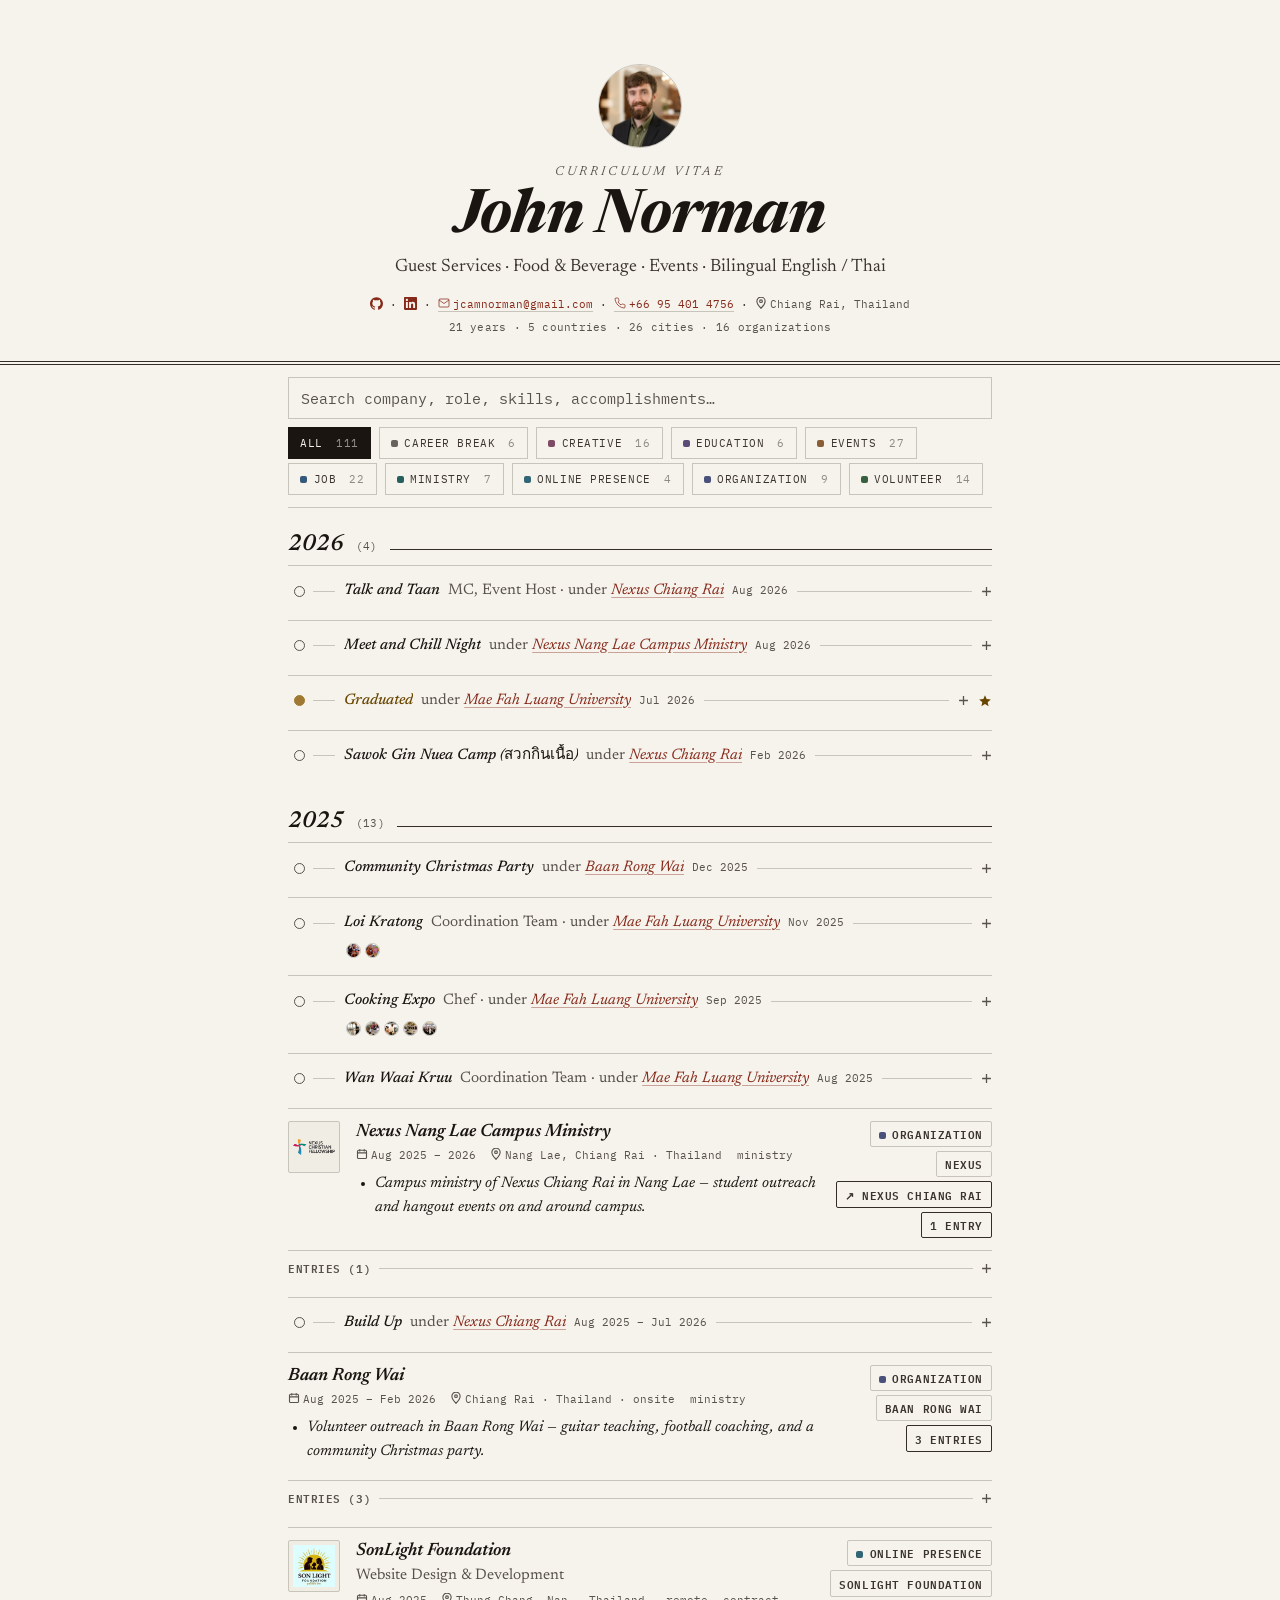
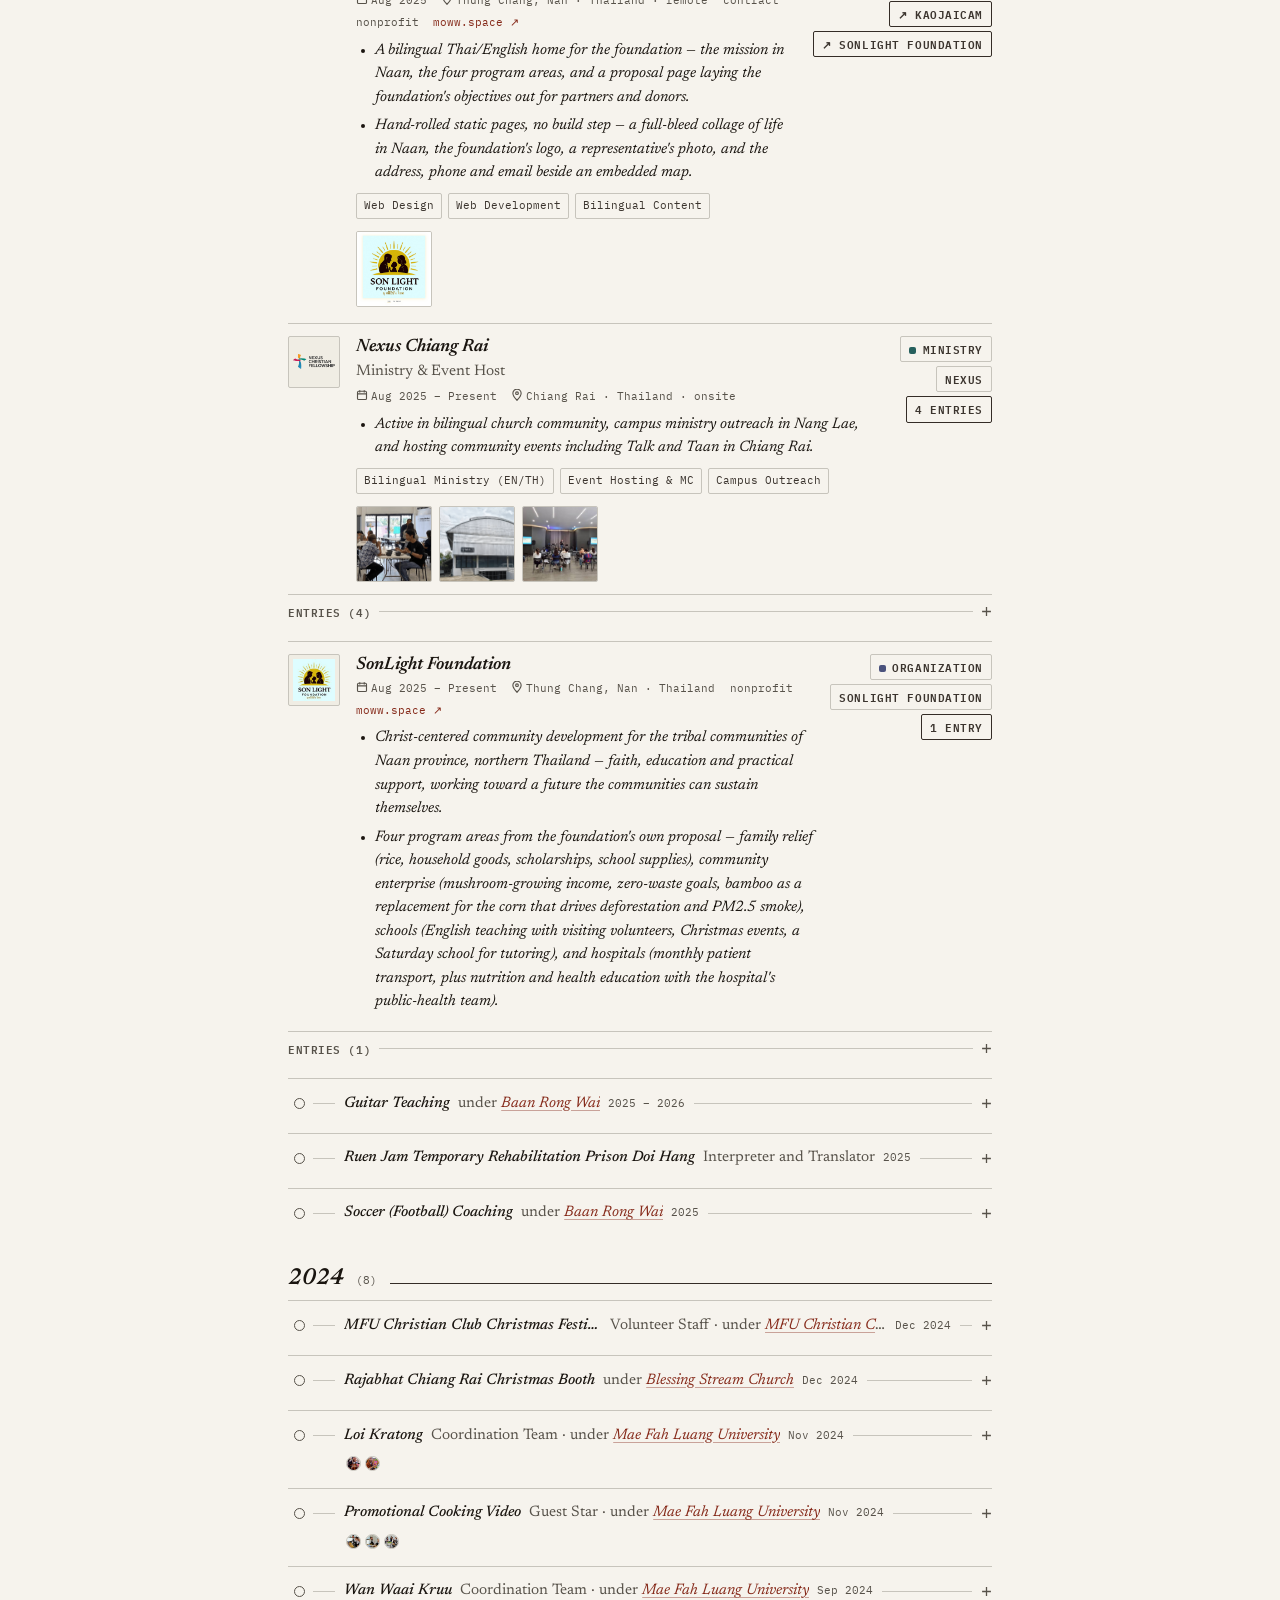
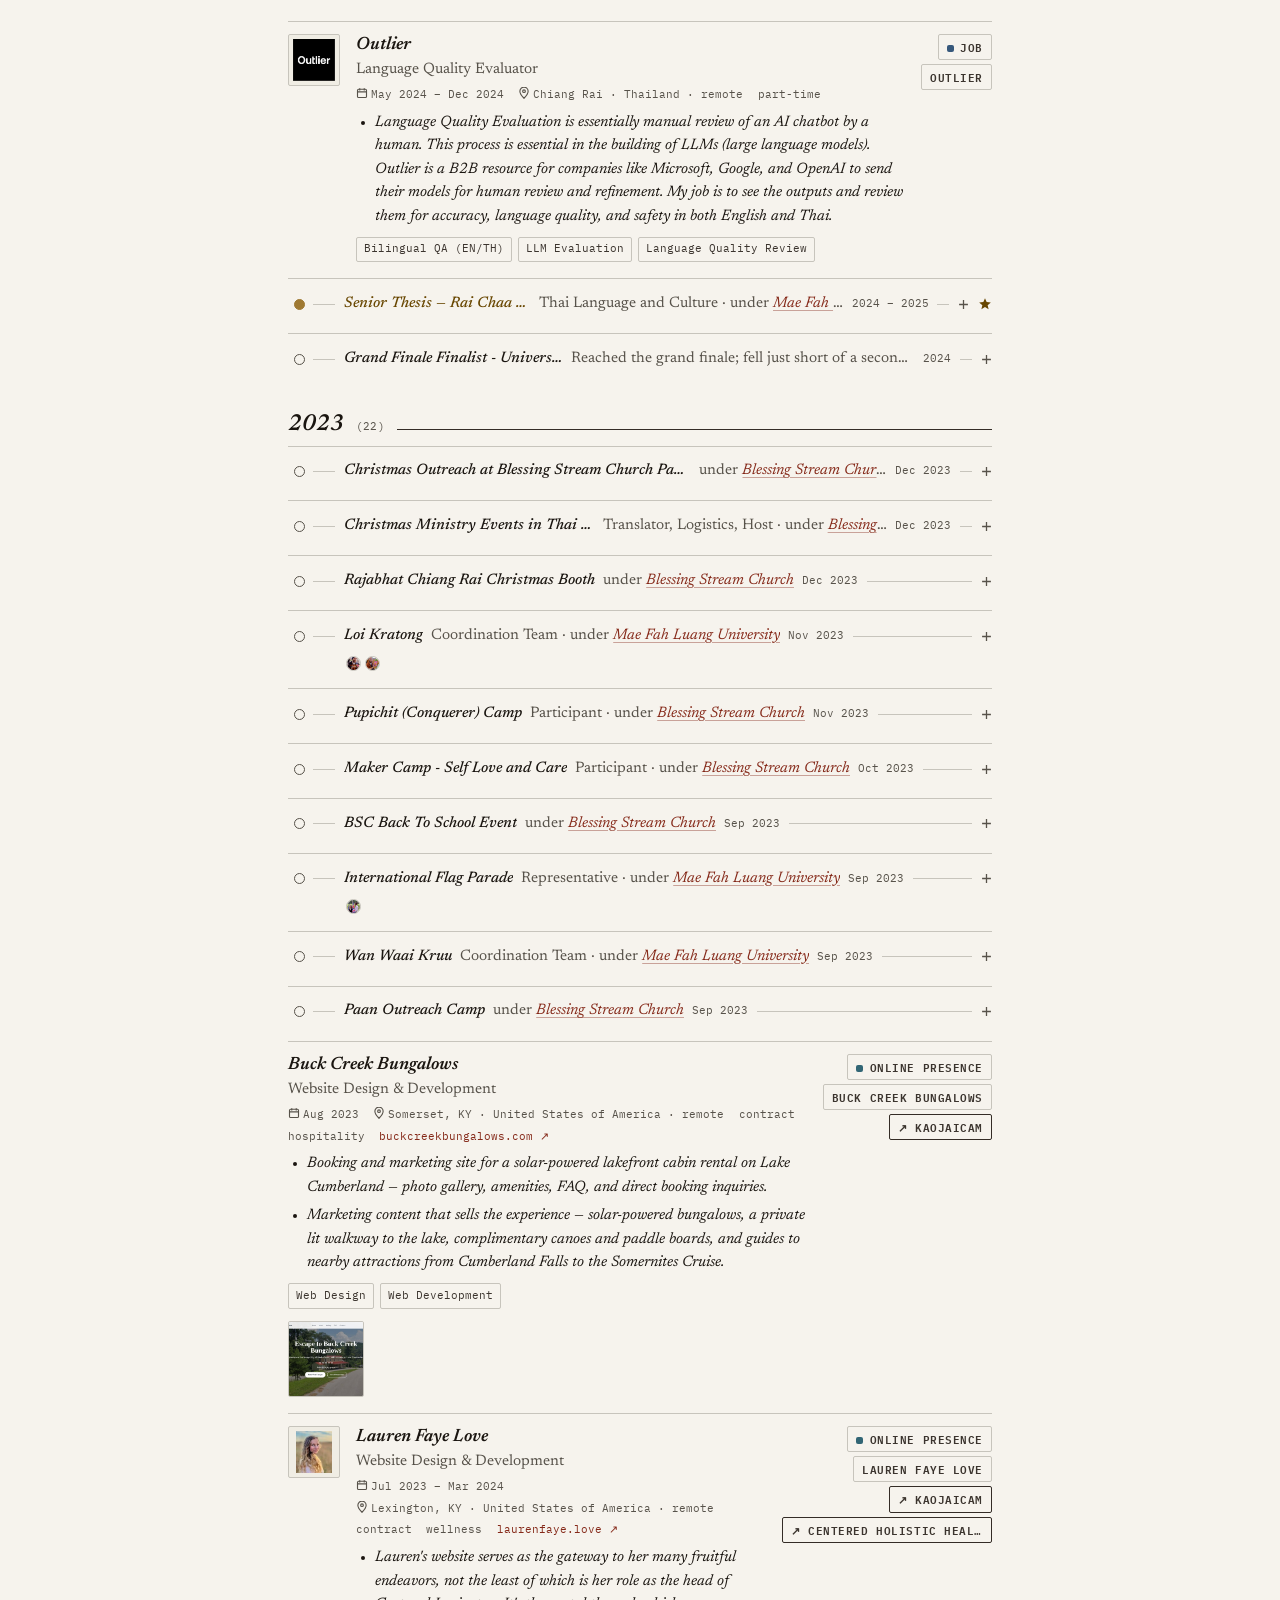
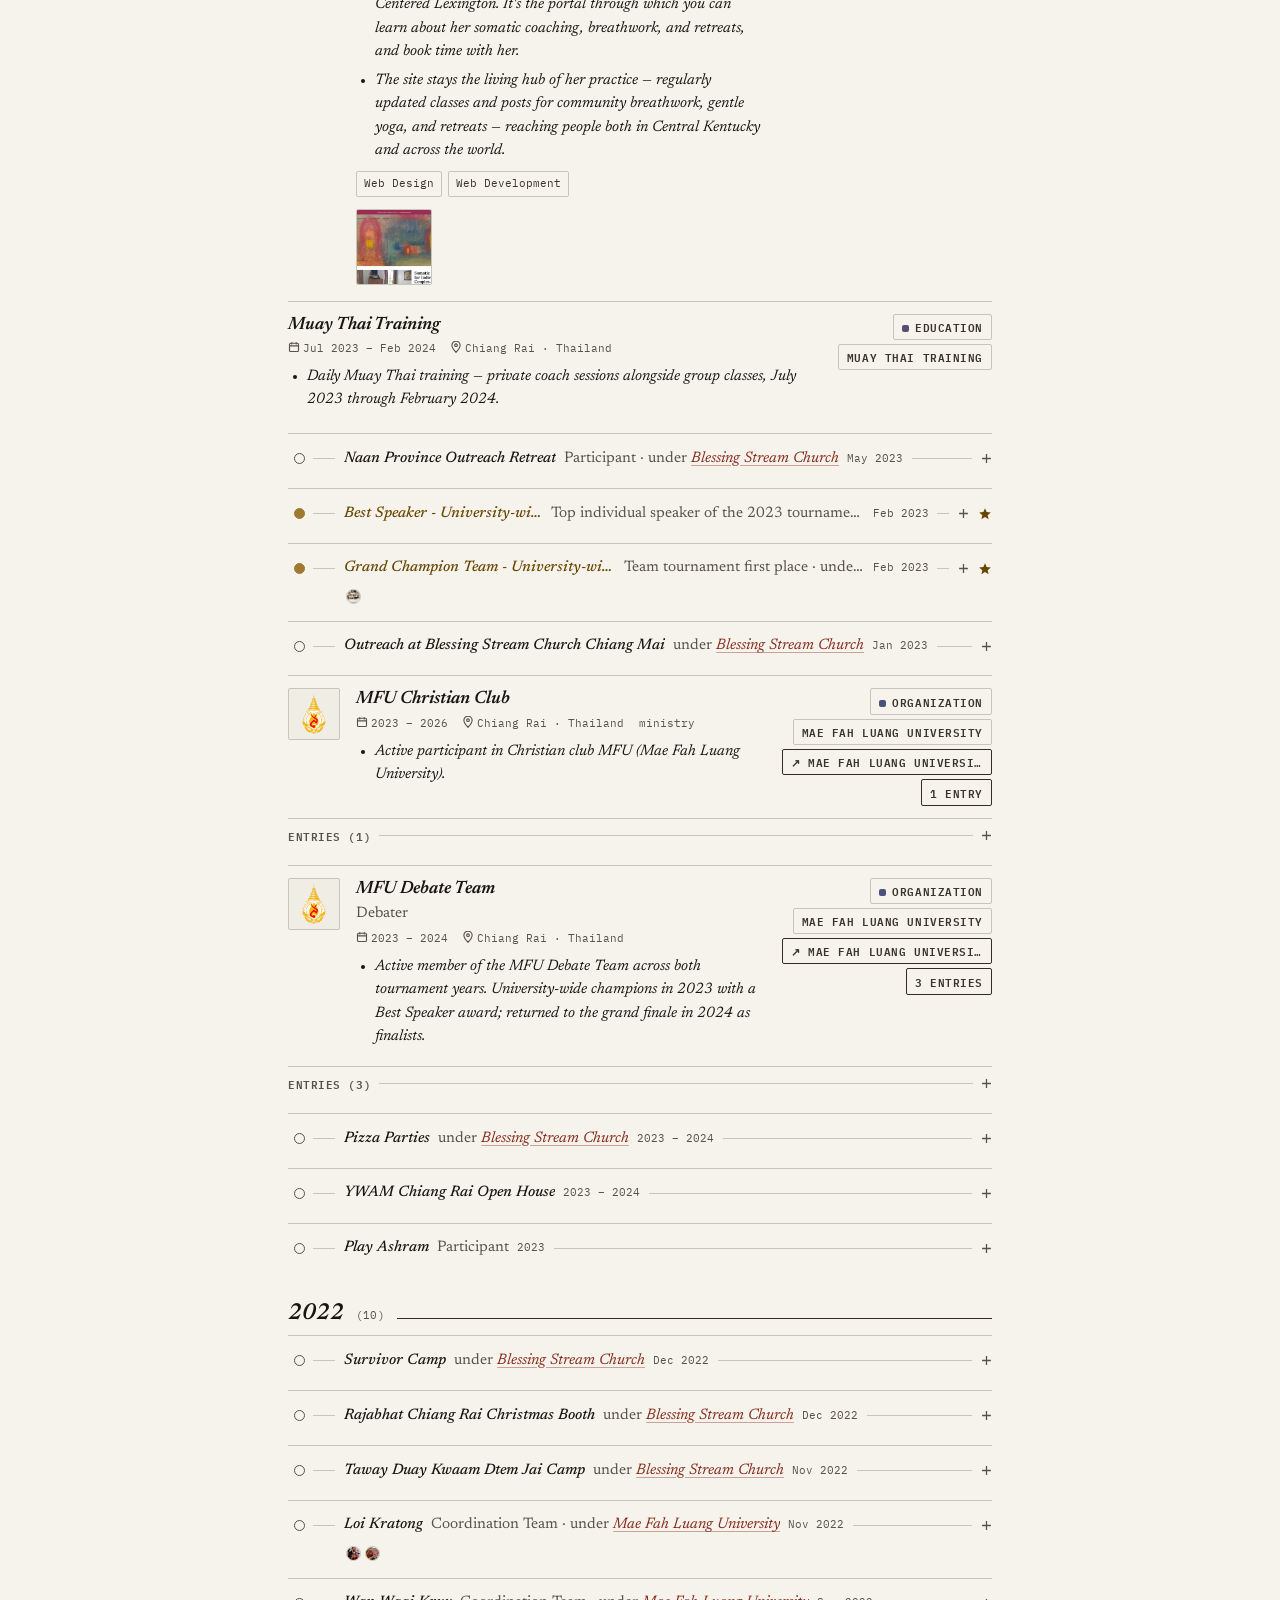
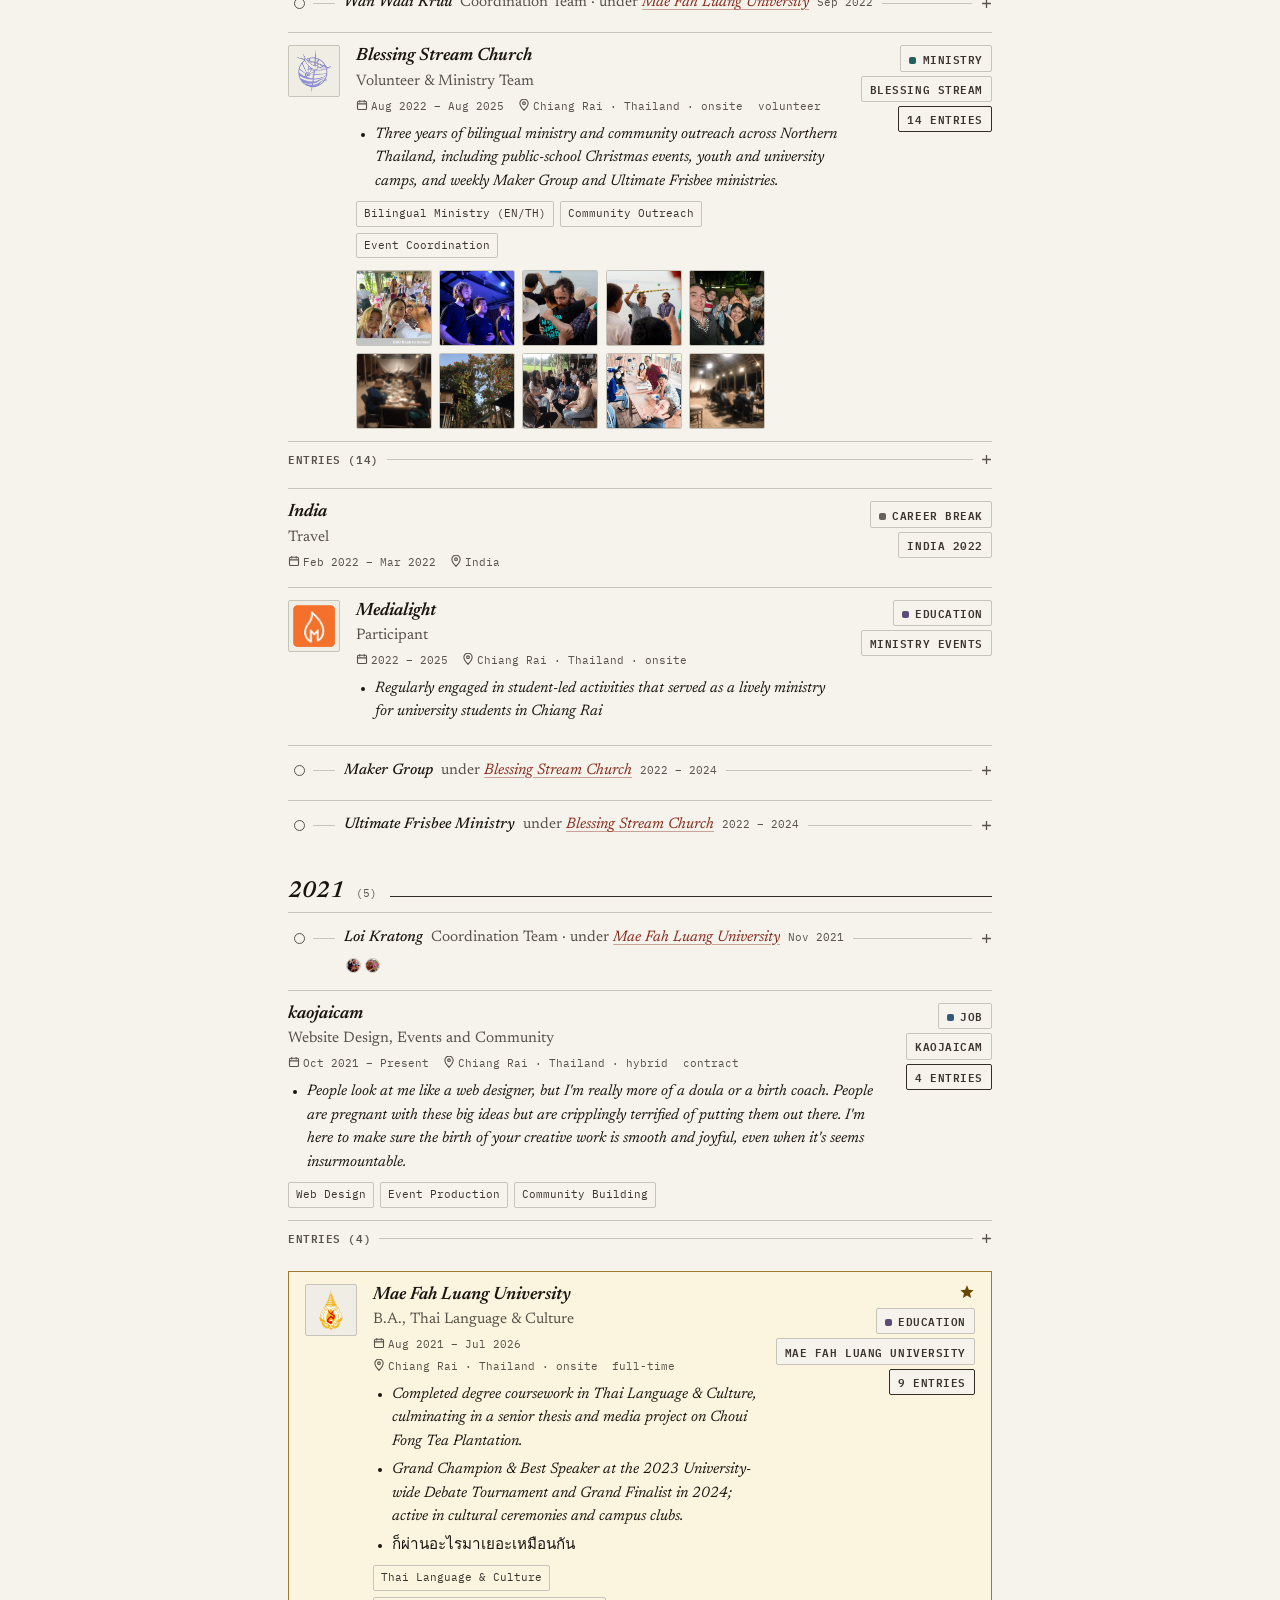
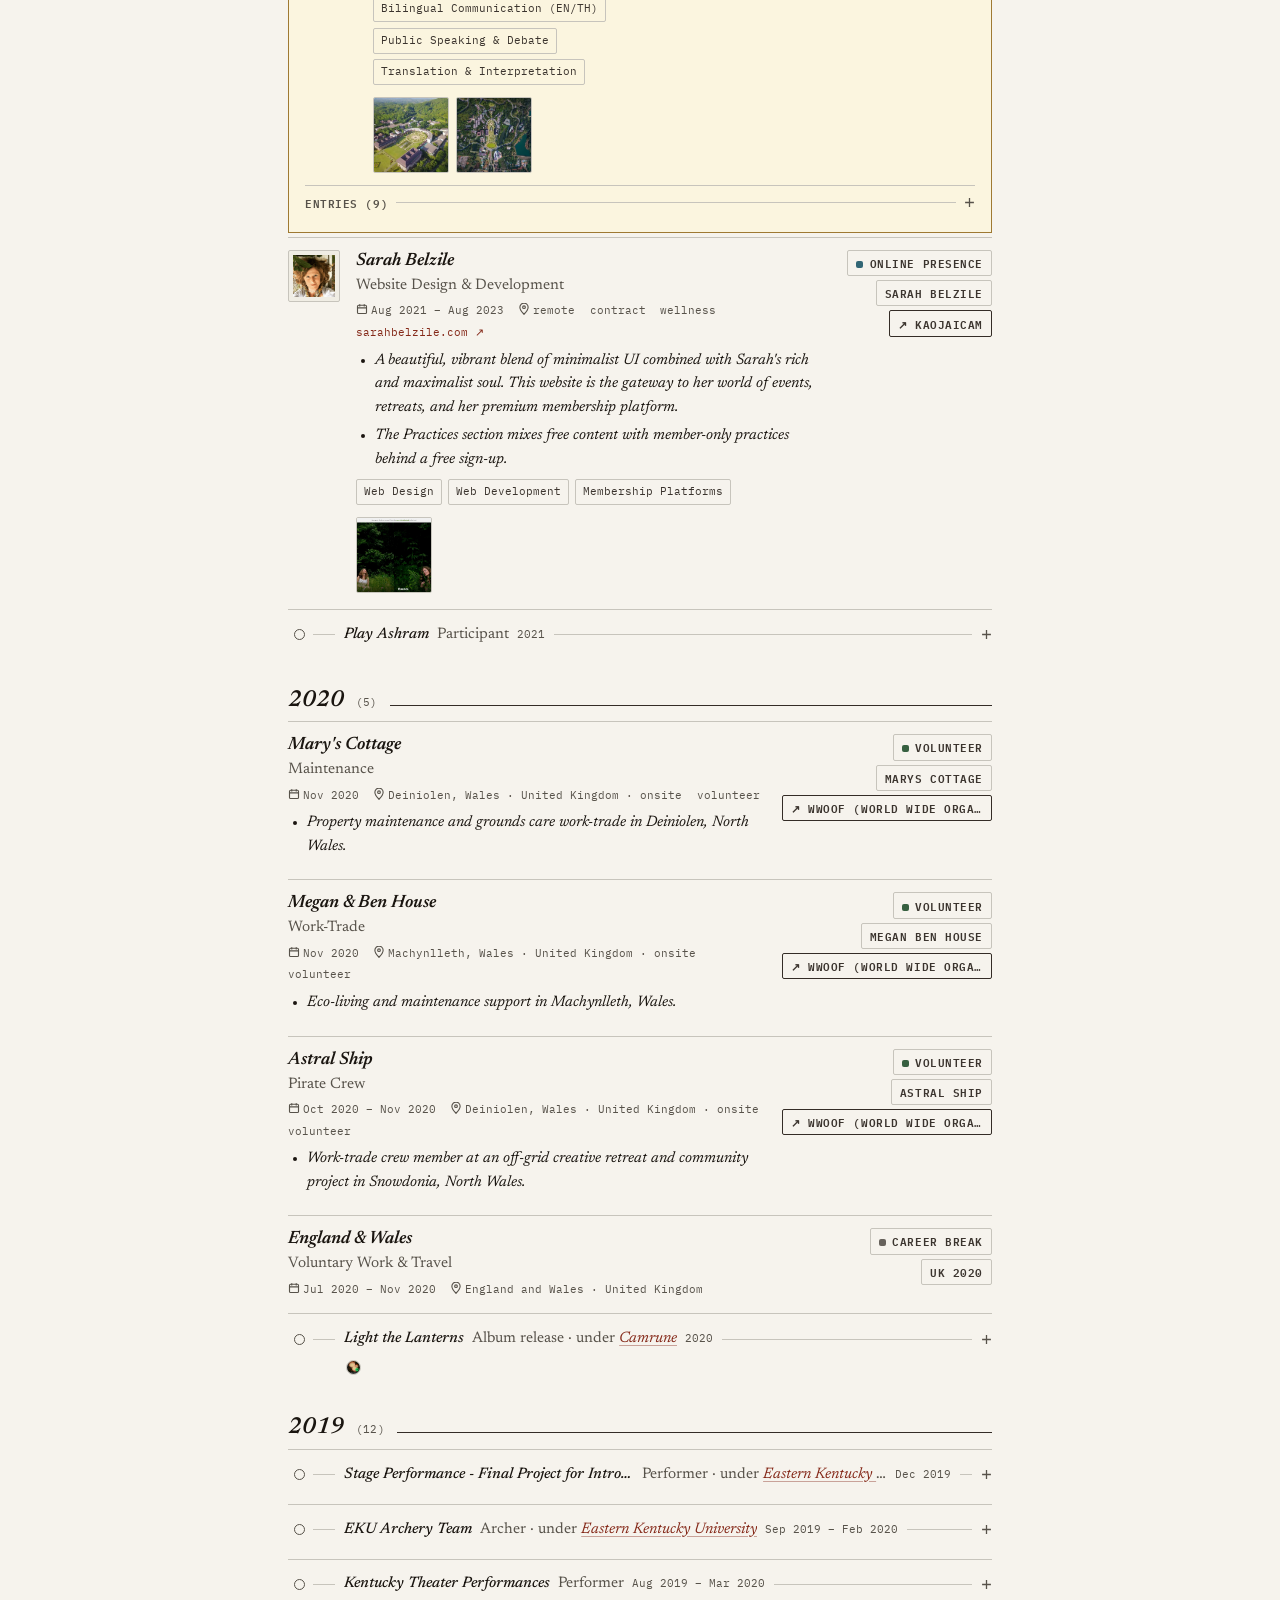
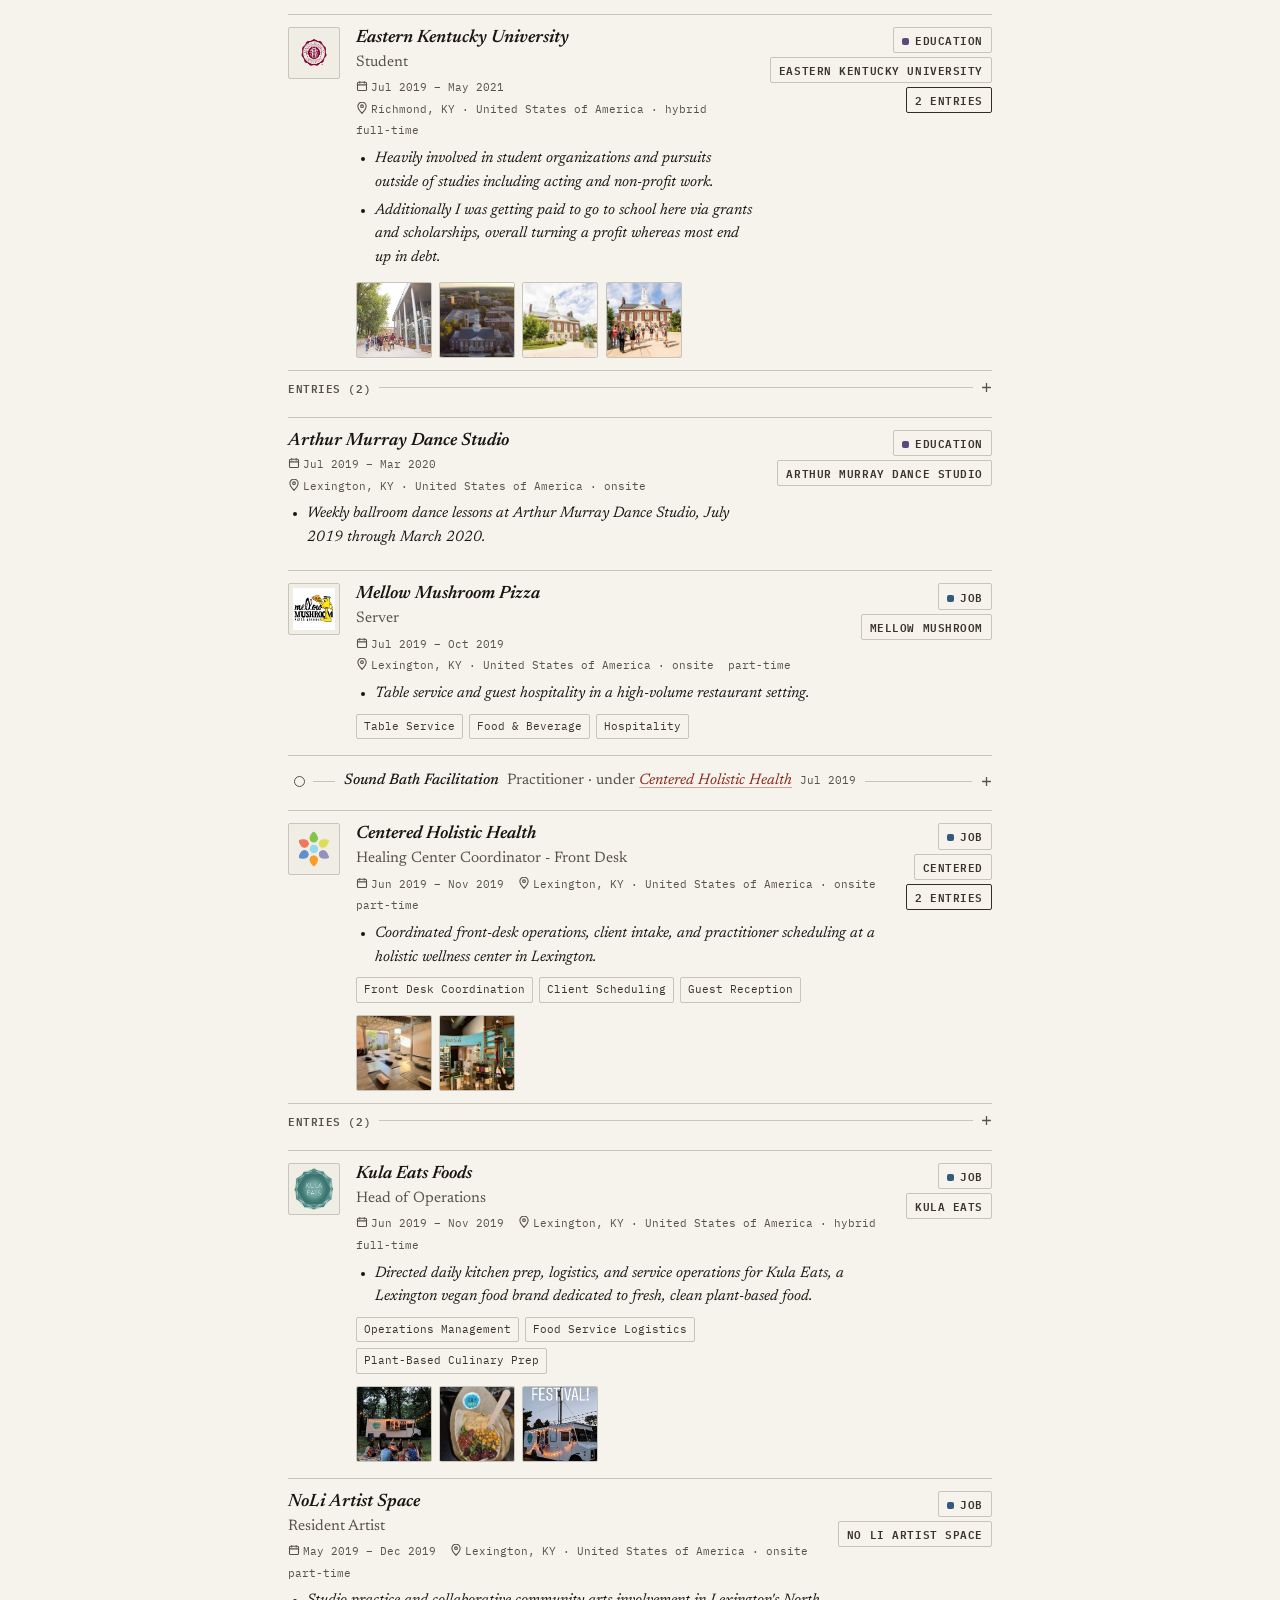
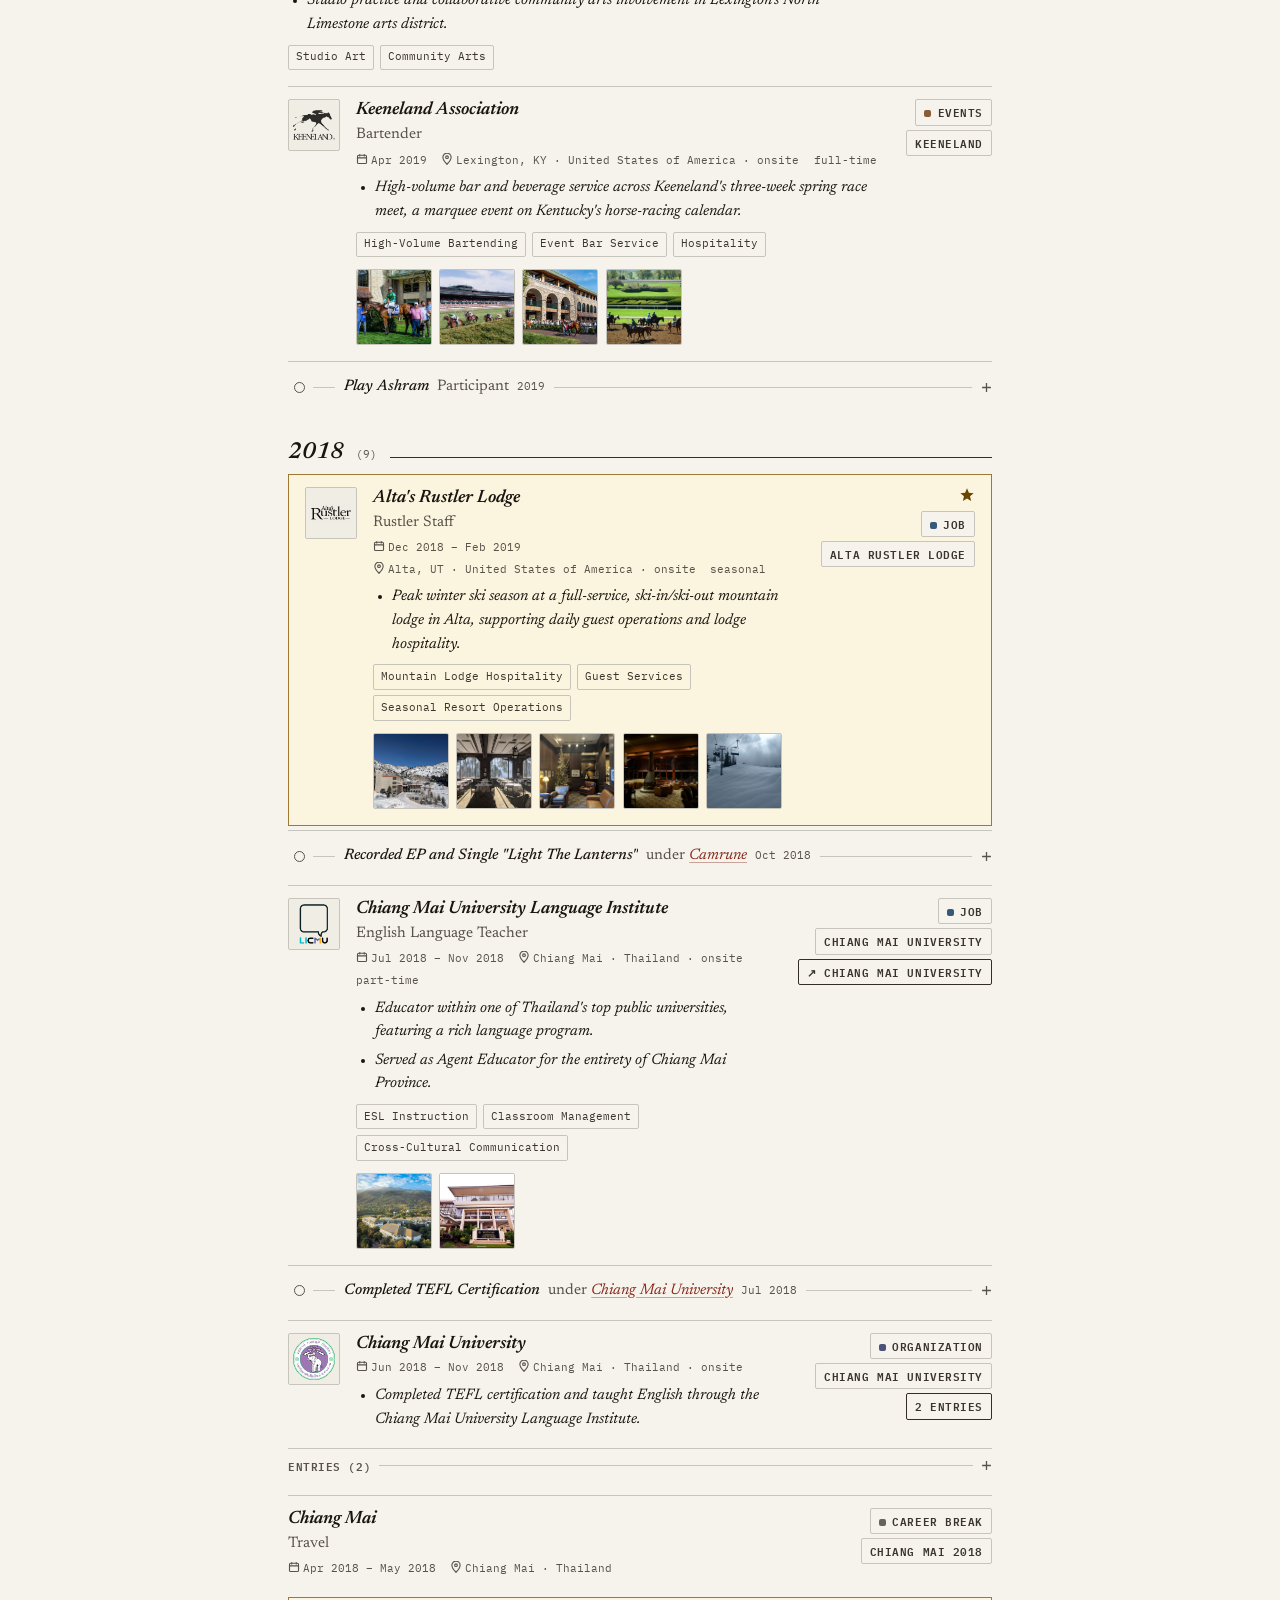
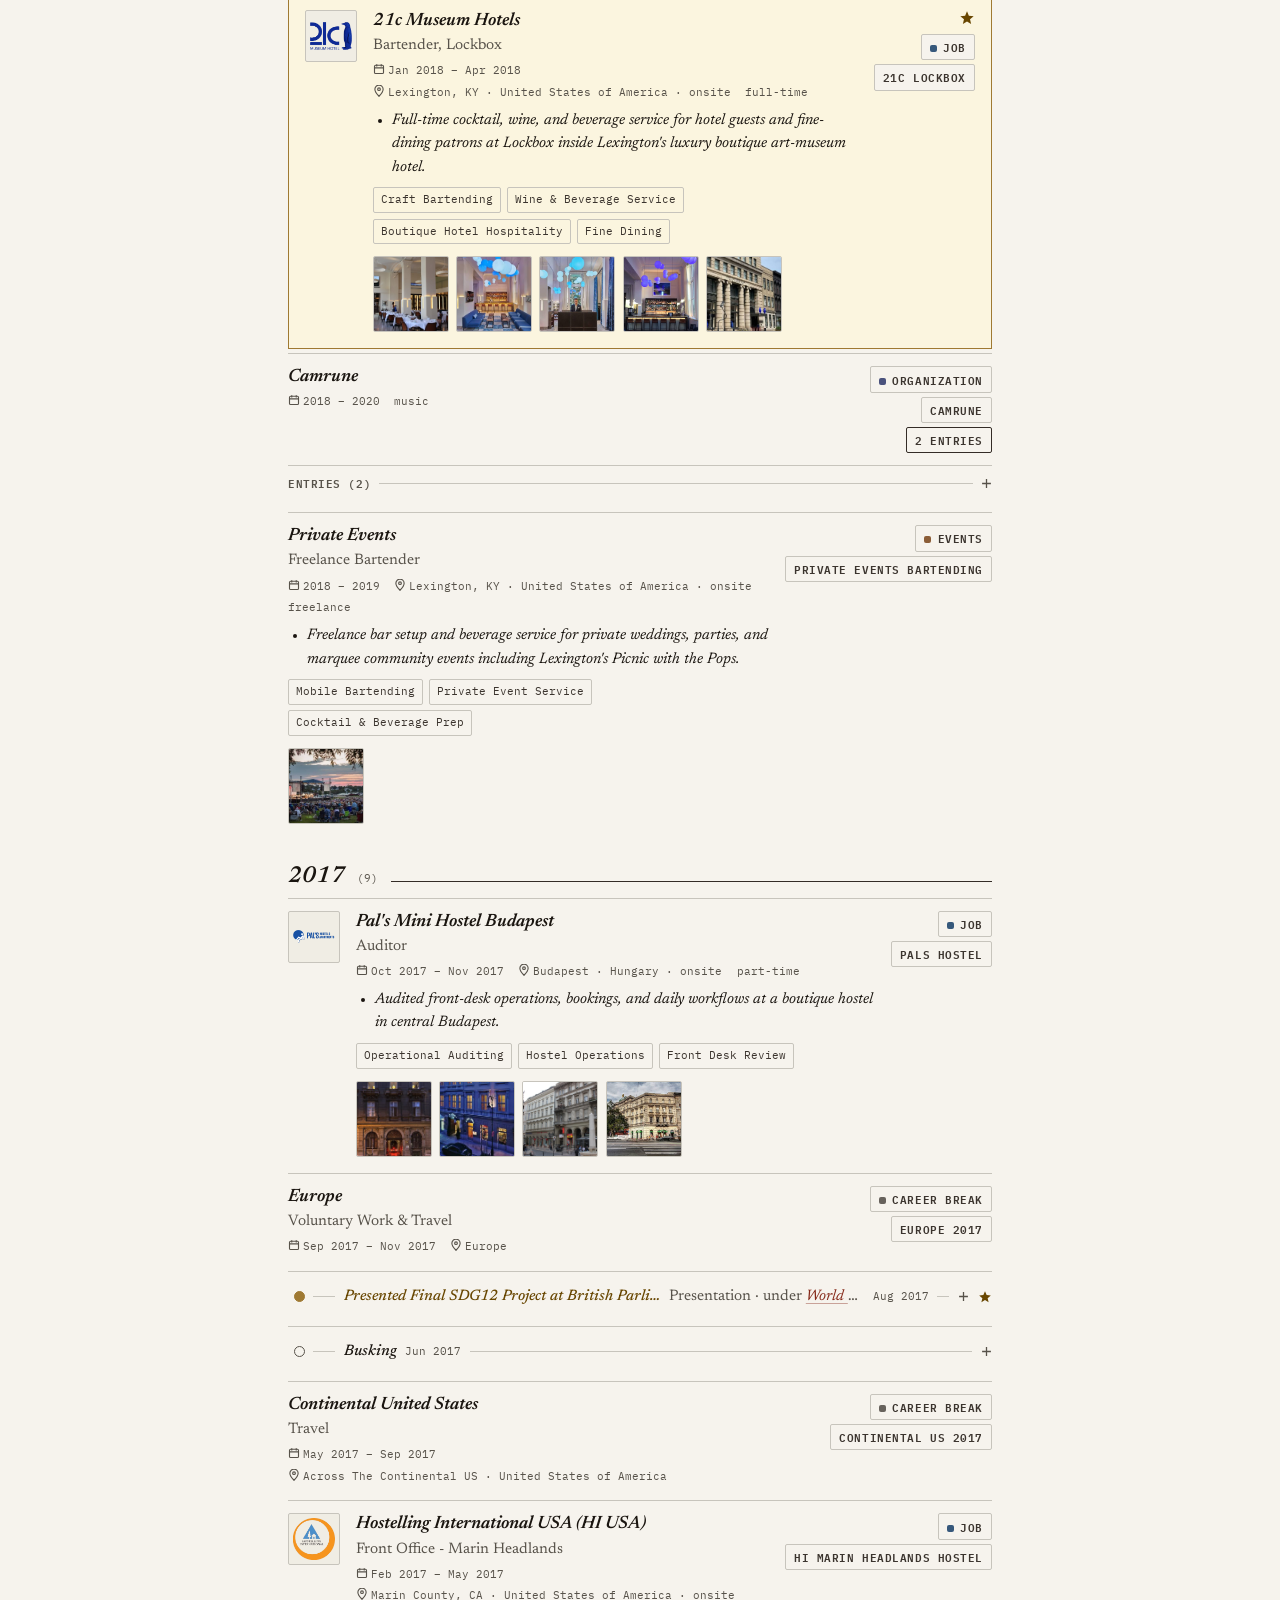
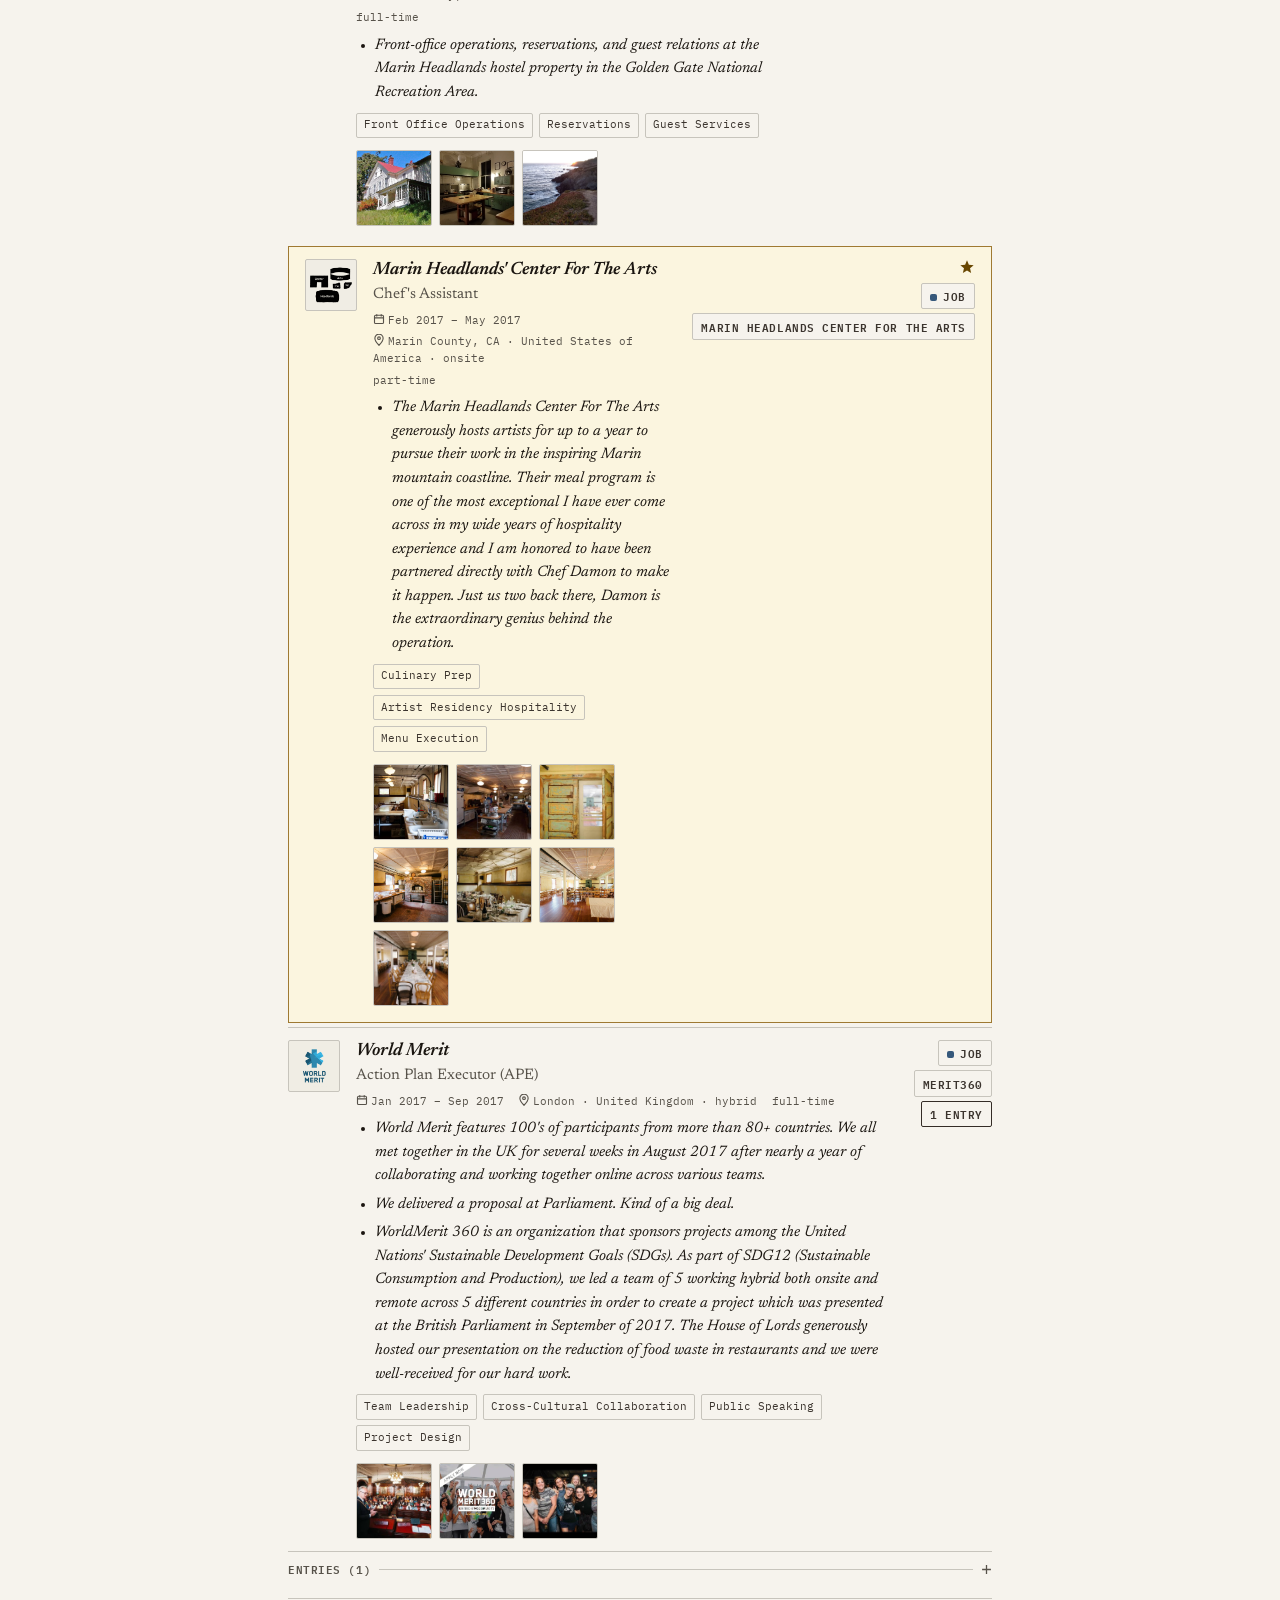
==== commit c140cfc3: "added new profile pic and updated streamlined print view" ====
--- a/index.html
+++ b/index.html
@@ -387,36 +387,63 @@
     .ms-circle .cmeta, .ms-circle .cbadges, .ms-circle .cskills, .ms-circle .cimgs {
       justify-content: flex-start; }
   }
+  .ms-span { display: none; }
+  @page { size: A4; margin: 9mm 13mm; }
   @media print {
-    .controls, #lightbox, .colophon { display: none !important; }
-    body { background: var(--print-paper); }
-    .mast-in { padding: 0 0 var(--space-sm); }
-    .masthead h1 { font-size: 1.9rem; }
-    .mast-rule { border-top-width: 1px; border-bottom-width: 1px; height: 3px; }
-    .pfp { width: 56px; height: 56px; }
+    .controls, #lightbox, .colophon, .thumbs, .cimgs, .phero, .ms-pips,
+    .cb-frame, .cb-strip, .events-strip, .badges, .cbadges,
+    .ms-tw, .ms-tail, .ms-rule, .ms-repeat, .year-repeat-only, .year .n { display: none !important; }
+    body { background: #fff; color: #181614; font-size: 9pt; line-height: 1.32; }
+    .mast-in { max-width: none; padding: 0 0 5pt; }
+    .pfp { width: 42px; height: 42px; margin: 0 auto 3pt; }
+    .mast-line { font-size: 7.8pt; margin-bottom: 1pt; }
+    .masthead h1 { font-size: 17pt; line-height: 1.05; }
+    .tagline:not(:empty) { font-size: 9.2pt; margin-top: 1pt; }
+    .links { margin-top: 2.5pt; font-size: 7.6pt; line-height: 1.4; }
     .links a { color: var(--ink); border-bottom: 0; }
     .links span { color: var(--ink-2); }
     .links a[href^="http"]::after, .meta .elink[href^="http"]::after {
-      content: " (" attr(href) ")"; font-size: .85em; overflow-wrap: anywhere; }
-    main { padding: var(--space-2xs) 0 0; }
-    .year { margin: var(--space-sm) 0 var(--space-2xs); }
-    .card { padding-block: var(--space-2xs) var(--space-xs); }
-    .ms { break-inside: avoid; padding: var(--space-2xs) 0 var(--space-2xs); }
-    .ms-row { display: none; }
-    .es-lines .ms-row { display: flex; }
-    .es-head { display: none; }
-    .es-lines { display: block !important; }
-    .ms-pips { display: none !important; }
-    .ms-detail { display: flex !important; padding: 0; }
-    .ms-circle { width: 100%; aspect-ratio: auto; border-radius: var(--radius-mark);
-      padding: var(--space-xs) var(--space-md); overflow: visible; align-items: flex-start;
-      text-align: left; }
-    .card.featured, .ms.featured .ms-circle {
+      content: " (" attr(href) ")"; font-size: .88em; overflow-wrap: anywhere; }
+    .sub { margin-top: 1.5pt; font-size: 7.4pt; }
+    .mast-rule { border-top-width: 1px; border-bottom-width: 1px; height: 2.5px; }
+    main { max-width: none; padding: 2pt 0 0; }
+    .year { font-size: 10.5pt; font-weight: 700; margin: 6pt 0 1.5pt; break-after: avoid; }
+    .year::after { border-top-width: 1px; }
+    .card { padding: 2.5pt 0 3.5pt; break-inside: avoid; }
+    .card.featured { padding: 2.5pt 5pt 3.5pt; margin-block: 1pt;
       -webkit-print-color-adjust: exact; print-color-adjust: exact; }
+    .card-top { gap: 6pt; align-items: flex-start; }
+    .card img.logo { width: 24px; height: 24px; padding: 1.5px; margin-top: 1pt; }
+    .card h2 { font-size: 9.5pt; font-weight: 700; line-height: 1.22; display: inline; }
+    .card .role { font-size: 8.8pt; display: inline; margin: 0 0 0 4pt; }
+    .card .role::before { content: "· "; font-style: normal; }
+    .meta { margin-top: 0.5pt; font-size: 7.4pt; gap: 1pt 6pt; line-height: 1.28; }
+    .meta svg { display: none; }
+    ul.acc { margin: 1.5pt 0 0; padding-left: 11pt; }
+    ul.acc li { font-size: 8.5pt; line-height: 1.3; margin-bottom: 0.5pt; }
+    .skills { margin-top: 1.5pt; gap: 2pt; }
+    .skill { font-size: 6.8pt; padding: 0.5pt 3pt; }
     .card.cb { position: static; height: auto !important; overflow: visible; }
-    .card.cb .cb-frame { display: none !important; }
     .card.cb .cb-body { display: block !important; }
-    .card.cb .cb-strip { display: none !important; }
+    .ms { padding: 1.5pt 0 2pt; break-inside: avoid; }
+    .ms-row { display: flex !important; padding: 0; gap: 5pt; align-items: baseline; }
+    .ms-dot { width: 6px; height: 6px; margin-left: 1pt; align-self: center;
+      -webkit-print-color-adjust: exact; print-color-adjust: exact; }
+    .ms-label { flex: 1 1 auto; flex-wrap: wrap; gap: 0 4pt; overflow: visible; }
+    .ms-title { font-size: 9.2pt; font-weight: 700; white-space: normal; overflow: visible; }
+    .ms-sub { font-size: 8.6pt; white-space: normal; overflow: visible; }
+    .plink { color: var(--ink-2); text-decoration: none; }
+    .ms-date { margin-left: auto; font-size: 7.6pt; }
+    .ms-date:has(+ .ms-span) { display: none; }
+    .ms-span { display: inline !important; margin-left: auto; font-size: 7.6pt; }
+    .ms-row .feat-star svg { width: 10px; height: 10px; }
+    .ms-detail { display: block !important; padding: 0 0 0 11pt; }
+    .ms-circle { width: 100%; aspect-ratio: auto; border: 0 !important; border-radius: 0;
+      background: none !important; padding: 0; display: block; text-align: left; overflow: visible; }
+    .ms-circle > :not(.cacc) { display: none !important; }
+    .ms-circle p.cacc { margin: 1pt 0 0; font-size: 8.4pt; line-height: 1.3; color: var(--ink-2); }
+    .ms-circle ul.cacc { margin: 1pt 0 0; padding-left: 11pt; }
+    .ms-circle ul.cacc li { font-size: 8.4pt; line-height: 1.3; margin-bottom: 0.5pt; color: var(--ink-2); }
   }
 
 </style>
@@ -442,11 +469,11 @@
 </main>
 <footer class="colophon">
   <hr class="colo-rule" aria-hidden="true">
-  <p>Set in Newsreader &amp; IBM Plex Mono · <span id="f-stats"></span> · built <span id="f-date">2026-10-09</span> · print via Ctrl+P / ⌘P</p>
+  <p>Set in Newsreader &amp; IBM Plex Mono · <span id="f-stats"></span> · built <span id="f-date">2026-10-16</span> · print via Ctrl+P / ⌘P</p>
 </footer>
 <div id="lightbox"><img alt=""></div>
 <script>
-const DATA = {"entries": [{"category": "nexus", "categoryDisplay": "Nexus", "file": "content/nexus/talk-and-taan.yaml", "id": "ent-nexus-talk-and-taan", "entryType": "events", "milestone": true, "featured": false, "parentIds": ["ent-nexus-nexus"], "parentNames": ["Nexus Chiang Rai"], "company": "Talk and Taan", "role": "MC, Event Host", "employmentType": "", "industry": "ministry", "url": "", "start": "2026-08", "end": "2026-08", "dates": [], "location": "Chiang Rai", "country": "Thailand", "locationType": "", "accomplishments": ["MC and event host for a ministry event in Chiang Rai, Thailand."], "skills": [], "logo": "logos/nexuschiangrai.svg", "images": [], "imageView": "", "pips": []}, {"category": "nexus", "categoryDisplay": "Nexus", "file": "content/nexus/meet-and-chill-night.yaml", "id": "ent-nexus-meet-and-chill-night", "entryType": "events", "milestone": true, "featured": false, "parentIds": ["ent-nexus-nang-lae-campus-ministry"], "parentNames": ["Nexus Nang Lae Campus Ministry"], "company": "Meet and Chill Night", "role": "", "employmentType": "", "industry": "ministry", "url": "", "start": "2026-08", "end": "", "dates": [], "location": "Chiang Rai", "country": "Thailand", "locationType": "onsite", "accomplishments": ["Campus ministry hangout night at Homies Cafe in Nang Lae, Chiang Rai."], "skills": [], "logo": "logos/nexuschiangrai.svg", "images": [], "imageView": "", "pips": []}, {"category": "mae-fah-luang-university", "categoryDisplay": "Mae Fah Luang University", "file": "content/mae-fah-luang-university/graduate.yaml", "id": "ent-mae-fah-luang-university-graduate", "entryType": "creative", "milestone": true, "featured": true, "parentIds": ["ent-mae-fah-luang-university-mae-fah-luang-university"], "parentNames": ["Mae Fah Luang University"], "company": "Graduated", "role": "", "employmentType": "", "industry": "", "url": "", "start": "2026-07-18", "end": "2026-07-18", "dates": ["2026-07-18"], "location": "Chiang Rai", "country": "Thailand", "locationType": "", "accomplishments": ["Graduated from Mae Fah Luang University July, 2026"], "skills": [], "logo": "logos/mae-fah-luang.svg", "images": [], "imageView": "", "pips": []}, {"category": "nexus", "categoryDisplay": "Nexus", "file": "content/nexus/sawok-gin-nuea-camp.yaml", "id": "ent-nexus-sawok-gin-nuea-camp", "entryType": "events", "milestone": true, "featured": false, "parentIds": ["ent-nexus-nexus"], "parentNames": ["Nexus Chiang Rai"], "company": "Sawok Gin Nuea Camp (สวกกินเนื้อ)", "role": "", "employmentType": "", "industry": "ministry", "url": "", "start": "2026-02-10", "end": "2026-02-10", "dates": ["2026-02-10"], "location": "Chiang Rai", "country": "Thailand", "locationType": "onsite", "accomplishments": ["Ministry camp event in Chiang Rai, Thailand."], "skills": [], "logo": "logos/nexuschiangrai.svg", "images": [], "imageView": "", "pips": []}, {"category": "baan-rong-wai", "categoryDisplay": "Baan Rong Wai", "file": "content/baan-rong-wai/guitar-teaching.yaml", "id": "ent-baan-rong-wai-guitar-teaching", "entryType": "volunteer", "milestone": true, "featured": false, "parentIds": ["ent-baan-rong-wai-baan-rong-wai"], "parentNames": ["Baan Rong Wai"], "company": "Guitar Teaching", "role": "", "employmentType": "", "industry": "ministry", "url": "", "start": "2025", "end": "2026", "dates": [], "location": "", "country": "", "locationType": "onsite", "accomplishments": ["Guitar lessons as part of the Baan Rong Wai volunteer outreach."], "skills": ["Teaching"], "logo": null, "images": [], "imageView": "", "pips": []}, {"category": "ministry-events", "categoryDisplay": "Ministry Events", "file": "content/ministry-events/ruen-jam-prison.yaml", "id": "ent-ministry-events-ruen-jam-prison", "entryType": "volunteer", "milestone": true, "featured": false, "parentIds": [], "parentNames": [], "company": "Ruen Jam Temporary Rehabilitation Prison Doi Hang", "role": "Interpreter and Translator", "employmentType": "", "industry": "ministry", "url": "", "start": "2025", "end": "2025", "dates": [], "location": "", "country": "Thailand", "locationType": "", "accomplishments": ["A team of foreign volunteers came to assist at the prison. I was there to serve as an interpreter and translator between the staff, prisoners, and volunteers while they engaged in an educational seminar.", "At Ruen Jam, non-violent, well-behaved offenders are given the chance to earn work experience, and learn valuable skills. They work while they are finishing their sentencing, usually during the last several months to a year of their incarceration.", "There, the incarcerated participate in gardening, Thai handicrafts, and even operation of a small cafe and bistro. They return to their dormitory at the end of the work day and continue their prison sentence."], "skills": [], "logo": null, "images": [], "imageView": "", "pips": []}, {"category": "baan-rong-wai", "categoryDisplay": "Baan Rong Wai", "file": "content/baan-rong-wai/football-coaching.yaml", "id": "ent-baan-rong-wai-football-coaching", "entryType": "volunteer", "milestone": true, "featured": false, "parentIds": ["ent-baan-rong-wai-baan-rong-wai"], "parentNames": ["Baan Rong Wai"], "company": "Soccer (Football) Coaching", "role": "", "employmentType": "", "industry": "ministry", "url": "", "start": "2025", "end": "2025", "dates": [], "location": "", "country": "", "locationType": "onsite", "accomplishments": ["Soccer (football) coaching as part of the Baan Rong Wai volunteer outreach."], "skills": [], "logo": null, "images": [], "imageView": "", "pips": []}, {"category": "baan-rong-wai", "categoryDisplay": "Baan Rong Wai", "file": "content/baan-rong-wai/community-christmas-party.yaml", "id": "ent-baan-rong-wai-community-christmas-party", "entryType": "events", "milestone": true, "featured": false, "parentIds": ["ent-baan-rong-wai-baan-rong-wai"], "parentNames": ["Baan Rong Wai"], "company": "Community Christmas Party", "role": "", "employmentType": "", "industry": "ministry", "url": "", "start": "2025-12-13", "end": "2025-12-13", "dates": ["2025-12-13"], "location": "", "country": "", "locationType": "onsite", "accomplishments": ["Community Christmas party hosted as part of the Baan Rong Wai volunteer outreach."], "skills": [], "logo": null, "images": [], "imageView": "", "pips": []}, {"category": "mae-fah-luang-university", "categoryDisplay": "Mae Fah Luang University", "file": "content/mae-fah-luang-university/cooking-class.yaml", "id": "ent-mae-fah-luang-university-cooking-class", "entryType": "events", "milestone": true, "featured": false, "parentIds": ["ent-mae-fah-luang-university-mae-fah-luang-university"], "parentNames": ["Mae Fah Luang University"], "company": "Cooking Expo", "role": "Chef", "employmentType": "", "industry": "", "url": "", "start": "2025-09-01", "end": "2025-09-01", "dates": ["2025-09-01"], "location": "Chiang Rai", "country": "Thailand", "locationType": "", "accomplishments": ["Thai Language and Culture Program's annual cooking class with presentation of final results"], "skills": [], "logo": "logos/mae-fah-luang.svg", "images": ["content/mae-fah-luang-university/cooking-class.jpeg", "content/mae-fah-luang-university/cooking-class-stern.jpeg"], "imageView": "", "pips": ["[data-uri]", "[data-uri]"]}, {"category": "nexus", "categoryDisplay": "Nexus", "file": "content/nexus/nang-lae-campus-ministry.yaml", "id": "ent-nexus-nang-lae-campus-ministry", "entryType": "organization", "milestone": false, "featured": false, "parentIds": ["ent-nexus-nexus"], "parentNames": ["Nexus Chiang Rai"], "company": "Nexus Nang Lae Campus Ministry", "role": "", "employmentType": "", "industry": "ministry", "url": "", "start": "2025-08", "end": "2026", "dates": [], "location": "Nang Lae, Chiang Rai", "country": "Thailand", "locationType": "", "accomplishments": ["Campus ministry of Nexus Chiang Rai in Nang Lae — student outreach and hangout events on and around campus."], "skills": [], "logo": "logos/nexuschiangrai.svg", "images": [], "imageView": "", "pips": []}, {"category": "nexus", "categoryDisplay": "Nexus", "file": "content/nexus/build-up.yaml", "id": "ent-nexus-build-up", "entryType": "ministry", "milestone": true, "featured": false, "parentIds": ["ent-nexus-nexus"], "parentNames": ["Nexus Chiang Rai"], "company": "Build Up", "role": "", "employmentType": "", "industry": "ministry", "url": "", "start": "2025-08", "end": "2026-07", "dates": [], "location": "Chiang Rai", "country": "Thailand", "locationType": "", "accomplishments": ["Group ministry of Nexus Chiang Rai, running August 2025 through July 2026."], "skills": [], "logo": "logos/nexuschiangrai.svg", "images": [], "imageView": "", "pips": []}, {"category": "baan-rong-wai", "categoryDisplay": "Baan Rong Wai", "file": "content/baan-rong-wai/baan-rong-wai.yaml", "id": "ent-baan-rong-wai-baan-rong-wai", "entryType": "organization", "milestone": false, "featured": false, "parentIds": [], "parentNames": [], "company": "Baan Rong Wai", "role": "", "employmentType": "", "industry": "ministry", "url": "", "start": "2025-08", "end": "2026-02", "dates": [], "location": "Chiang Rai", "country": "Thailand", "locationType": "onsite", "accomplishments": ["Volunteer outreach in Baan Rong Wai — guitar teaching, football coaching, and a community Christmas party."], "skills": [], "logo": null, "images": [], "imageView": "", "pips": []}, {"category": "nexus", "categoryDisplay": "Nexus", "file": "content/nexus/nexus.yaml", "id": "ent-nexus-nexus", "entryType": "ministry", "milestone": false, "featured": false, "parentIds": [], "parentNames": [], "company": "Nexus Chiang Rai", "role": "", "employmentType": "", "industry": "", "url": "", "start": "2025-08", "end": "", "dates": [], "location": "Chiang Rai", "country": "Thailand", "locationType": "onsite", "accomplishments": [], "skills": [], "logo": "logos/nexuschiangrai.svg", "images": ["content/nexus/screenshot-2026-10-01_16-55-02.png", "content/nexus/screenshot-2026-10-01_16-54-33.png", "content/nexus/images (2).jpeg"], "imageView": "", "pips": []}, {"category": "sonlight-foundation", "categoryDisplay": "Sonlight Foundation", "file": "content/sonlight-foundation/sonlight-foundation.yaml", "id": "ent-sonlight-foundation-sonlight-foundation", "entryType": "organization", "milestone": false, "featured": false, "parentIds": [], "parentNames": [], "company": "SonLight Foundation", "role": "", "employmentType": "", "industry": "nonprofit", "url": "https://sonlightfoundation.moww.space", "start": "2025-08", "end": "", "dates": [], "location": "Thung Chang, Nan", "country": "Thailand", "locationType": "", "accomplishments": ["Christ-centered community development for the tribal communities of Naan province, northern Thailand — faith, education and practical support, working toward a future the communities can sustain themselves.", "Four program areas from the foundation's own proposal — family relief (rice, household goods, scholarships, school supplies), community enterprise (mushroom-growing income, zero-waste goals, bamboo as a replacement for the corn that drives deforestation and PM2.5 smoke), schools (English teaching with visiting volunteers, Christmas events, a Saturday school for tutoring), and hospitals (monthly patient transport, plus nutrition and health education with the hospital's public-health team)."], "skills": [], "logo": "content/sonlight-foundation/logo.jpg", "images": [], "imageView": "", "pips": []}, {"category": "sonlight-foundation", "categoryDisplay": "Sonlight Foundation", "file": "content/sonlight-foundation/website.yaml", "id": "ent-sonlight-foundation-website", "entryType": "online_presence", "milestone": true, "featured": false, "parentIds": ["ent-kaojaicam-kaojaicam", "ent-sonlight-foundation-sonlight-foundation"], "parentNames": ["kaojaicam", "SonLight Foundation"], "company": "SonLight Foundation", "role": "Website Design & Development", "employmentType": "contract", "industry": "nonprofit", "url": "https://sonlightfoundation.moww.space", "start": "2025-08", "end": "", "dates": [], "location": "Thung Chang, Nan", "country": "Thailand", "locationType": "remote", "accomplishments": ["A bilingual Thai/English home for the foundation — the mission in Naan, the four program areas, and a proposal page laying the foundation's objectives out for partners and donors.", "Hand-rolled static pages, no build step — a full-bleed collage of life in Naan, the foundation's logo, a representative's photo, and the address, phone and email beside an embedded map."], "skills": ["Web Design", "Web Development", "Bilingual Content"], "logo": "content/sonlight-foundation/logo.jpg", "images": ["content/sonlight-foundation/homepage-2026-10-06.jpg"], "imageView": "", "pips": ["[data-uri]"]}, {"category": "mae-fah-luang-university", "categoryDisplay": "Mae Fah Luang University", "file": "content/mae-fah-luang-university/senior-thesis.yaml", "id": "ent-mae-fah-luang-university-senior-thesis", "entryType": "creative", "milestone": true, "featured": true, "parentIds": ["ent-mae-fah-luang-university-mae-fah-luang-university"], "parentNames": ["Mae Fah Luang University"], "company": "Mae Fah Luang University", "role": "Senior Thesis - Thai Language and Culture", "employmentType": "", "industry": "", "url": "", "start": "2024", "end": "2025", "dates": [], "location": "Chiang Rai", "country": "Thailand", "locationType": "", "accomplishments": ["Rai Chaa Choui Fong - Exploring Northern Thailand's Premier Tea Destination Through The Lens of Commerce and History of Tea in Thailand.", "Year-long project involving both a 24-page thesis paper and finalizing into a long-form professional media project."], "skills": [], "logo": "logos/mae-fah-luang.svg", "images": [], "imageView": "", "pips": []}, {"category": "mae-fah-luang-university", "categoryDisplay": "Mae Fah Luang University", "file": "content/mae-fah-luang-university/debate-tournament-2024.yaml", "id": "ent-mae-fah-luang-university-debate-tournament-2024", "entryType": "creative", "milestone": true, "featured": false, "parentIds": ["ent-mae-fah-luang-university-debate-team"], "parentNames": ["MFU Debate Team"], "company": "Grand Finale Finalist - University-wide Debate Tournament", "role": "Reached the grand finale; fell just short of a second consecutive title", "employmentType": "", "industry": "", "url": "", "start": "2024", "end": "", "dates": [], "location": "Chiang Rai", "country": "Thailand", "locationType": "", "accomplishments": ["Advanced through the months-long bracket of Mae Fah Luang University's annual university-wide debate tournament to reach the 2024 grand finale, the university's final showcase round.", "Contested the championship round as the returning 2023 champion and Best Speaker, finishing the tournament as a grand-finalist."], "skills": [], "logo": "logos/mae-fah-luang.svg", "images": [], "imageView": "", "pips": []}, {"category": "mae-fah-luang-university", "categoryDisplay": "Mae Fah Luang University", "file": "content/mae-fah-luang-university/mfu-christmas-festival.yaml", "id": "ent-mae-fah-luang-university-mfu-christmas-festival", "entryType": "volunteer", "milestone": true, "featured": false, "parentIds": ["ent-mae-fah-luang-university-mfu-christian-club"], "parentNames": ["MFU Christian Club"], "company": "MFU Christian Club Christmas Festival", "role": "Volunteer Staff", "employmentType": "", "industry": "ministry", "url": "", "start": "2024-12", "end": "", "dates": [], "location": "Chiang Rai", "country": "Thailand", "locationType": "", "accomplishments": ["Volunteer staff at one of the University's largest winter events, welcoming guests for the Christmas festival."], "skills": [], "logo": "logos/mae-fah-luang.svg", "images": [], "imageView": "", "pips": []}, {"category": "mae-fah-luang-university", "categoryDisplay": "Mae Fah Luang University", "file": "content/mae-fah-luang-university/cho-muang.yaml", "id": "ent-mae-fah-luang-university-cho-muang", "entryType": "events", "milestone": true, "featured": false, "parentIds": ["ent-mae-fah-luang-university-mae-fah-luang-university"], "parentNames": ["Mae Fah Luang University"], "company": "Promotional Cooking Video", "role": "Guest Star", "employmentType": "", "industry": "", "url": "", "start": "2024-11-01", "end": "2024-11-01", "dates": ["2024-11-01"], "location": "Chiang Rai", "country": "Thailand", "locationType": "", "accomplishments": ["Starred in one of the Thai Language Program's promotional cooking shows. We made Cho Muang, a classic entertaining dish made of minced, spiced meat with a handmade dough shaped into little purple flowers."], "skills": [], "logo": "logos/mae-fah-luang.svg", "images": ["content/mae-fah-luang-university/cho-muang-1.jpeg", "content/mae-fah-luang-university/cho-muang-video.jpeg", "content/mae-fah-luang-university/cho-muang.jpeg"], "imageView": "", "pips": ["[data-uri]", "[data-uri]", "[data-uri]"]}, {"category": "outlier", "categoryDisplay": "Outlier", "file": "content/outlier/outlier.yaml", "id": "ent-outlier-outlier", "entryType": "job", "milestone": false, "featured": false, "parentIds": [], "parentNames": [], "company": "Outlier", "role": "Language Quality Evaluator", "employmentType": "part-time", "industry": "", "url": "", "start": "2024-05", "end": "2024-12", "dates": [], "location": "", "country": "", "locationType": "remote", "accomplishments": ["Language Quality Evaluation is essentially manual review of an AI chatbot by a human. This process is essential in the building of LLMs (large language models). Outlier is a B2B resource for companies like Microsoft, Google, and OpenAI to send their models for human review and refinement. My job is to see the outputs and review them for accuracy, language quality, and safety in both English and Thai."], "skills": [], "logo": "logos/outlier.svg", "images": [], "imageView": "", "pips": []}, {"category": "mae-fah-luang-university", "categoryDisplay": "Mae Fah Luang University", "file": "content/mae-fah-luang-university/mfu-christian-club.yaml", "id": "ent-mae-fah-luang-university-mfu-christian-club", "entryType": "organization", "milestone": false, "featured": false, "parentIds": ["ent-mae-fah-luang-university-mae-fah-luang-university"], "parentNames": ["Mae Fah Luang University"], "company": "MFU Christian Club", "role": "", "employmentType": "", "industry": "ministry", "url": "", "start": "2023", "end": "2026", "dates": [], "location": "Chiang Rai", "country": "Thailand", "locationType": "", "accomplishments": ["Active participant in Christian club MFU (Mae Fah Luang University)."], "skills": [], "logo": "logos/mae-fah-luang.svg", "images": [], "imageView": "", "pips": []}, {"category": "mae-fah-luang-university", "categoryDisplay": "Mae Fah Luang University", "file": "content/mae-fah-luang-university/debate-team.yaml", "id": "ent-mae-fah-luang-university-debate-team", "entryType": "organization", "milestone": false, "featured": false, "parentIds": ["ent-mae-fah-luang-university-mae-fah-luang-university"], "parentNames": ["Mae Fah Luang University"], "company": "MFU Debate Team", "role": "Debater", "employmentType": "", "industry": "", "url": "", "start": "2023", "end": "2024", "dates": [], "location": "Chiang Rai", "country": "Thailand", "locationType": "", "accomplishments": ["Active member of the MFU Debate Team across both tournament years. University-wide champions in 2023 with a Best Speaker award; returned to the grand finale in 2024 as finalists."], "skills": [], "logo": "logos/mae-fah-luang.svg", "images": [], "imageView": "", "pips": []}, {"category": "blessing-stream", "categoryDisplay": "Blessing Stream", "file": "content/blessing-stream/pizza-parties.yaml", "id": "ent-blessing-stream-pizza-parties", "entryType": "events", "milestone": true, "featured": false, "parentIds": ["ent-blessing-stream-blessing-stream"], "parentNames": ["Blessing Stream Church"], "company": "Pizza Parties", "role": "", "employmentType": "", "industry": "ministry", "url": "", "start": "2023", "end": "2024", "dates": [], "location": "Chiang Rai", "country": "Thailand", "locationType": "", "accomplishments": ["Pizza parties with the Blessing Stream Church community through 2023 and 2024."], "skills": [], "logo": "logos/blessing-stream-cr.svg", "images": [], "imageView": "", "pips": []}, {"category": "ywam-chiang-rai", "categoryDisplay": "Ywam Chiang Rai", "file": "content/ywam-chiang-rai/open-house.yaml", "id": "ent-ywam-chiang-rai-open-house", "entryType": "ministry", "milestone": true, "featured": false, "parentIds": [], "parentNames": [], "company": "YWAM Chiang Rai Open House", "role": "", "employmentType": "volunteer", "industry": "ministry", "url": "", "start": "2023", "end": "2024", "dates": [], "location": "Chiang Rai", "country": "Thailand", "locationType": "onsite", "accomplishments": ["Weekly open house meeting hosted by YWAM Chiang Rai, running through 2023 and 2024."], "skills": [], "logo": null, "images": [], "imageView": "", "pips": []}, {"category": "blessing-stream", "categoryDisplay": "Blessing Stream", "file": "content/blessing-stream/christmas-outreach-payao.yaml", "id": "ent-blessing-stream-christmas-outreach-payao", "entryType": "events", "milestone": true, "featured": false, "parentIds": ["ent-blessing-stream-blessing-stream"], "parentNames": ["Blessing Stream Church"], "company": "Christmas Outreach at Blessing Stream Church Payao", "role": "", "employmentType": "", "industry": "ministry", "url": "", "start": "2023-12-11", "end": "2023-12-13", "dates": [], "location": "Phayao", "country": "Thailand", "locationType": "", "accomplishments": ["Three-day Christmas outreach with the Payao church."], "skills": [], "logo": "logos/blessing-stream-cr.svg", "images": [], "imageView": "", "pips": []}, {"category": "blessing-stream", "categoryDisplay": "Blessing Stream", "file": "content/blessing-stream/christmas-public-schools.yaml", "id": "ent-blessing-stream-christmas-public-schools", "entryType": "volunteer", "milestone": true, "featured": false, "parentIds": ["ent-blessing-stream-blessing-stream"], "parentNames": ["Blessing Stream Church"], "company": "Christmas Ministry Events in Thai Public Schools", "role": "Translator, Logistics, Host", "employmentType": "", "industry": "ministry", "url": "", "start": "2023-12", "end": "", "dates": [], "location": "", "country": "Thailand", "locationType": "", "accomplishments": ["Foreign missionaries come to Chiang Rai during Christmastime. During this time, Thai government schools will invite them to share a cultural learning activity, often in the school's gymnasium or atrium area.", "I assist the missionaries with translating, logistics, and hosting during their events."], "skills": [], "logo": "logos/blessing-stream-cr.svg", "images": [], "imageView": "", "pips": []}, {"category": "blessing-stream", "categoryDisplay": "Blessing Stream", "file": "content/blessing-stream/pupichit-camp.yaml", "id": "ent-blessing-stream-pupichit-camp", "entryType": "events", "milestone": true, "featured": false, "parentIds": ["ent-blessing-stream-blessing-stream"], "parentNames": ["Blessing Stream Church"], "company": "Pupichit (Conquerer) Camp", "role": "Participant", "employmentType": "", "industry": "ministry", "url": "", "start": "2023-11", "end": "2023-11", "dates": [], "location": "Pattaya", "country": "Thailand", "locationType": "", "accomplishments": ["Deep Bible study retreat in Pattaya, Thailand."], "skills": [], "logo": "logos/blessing-stream-cr.svg", "images": [], "imageView": "", "pips": []}, {"category": "blessing-stream", "categoryDisplay": "Blessing Stream", "file": "content/blessing-stream/maker-camp-self-love-and-care.yaml", "id": "ent-blessing-stream-maker-camp-self-love-and-care", "entryType": "events", "milestone": true, "featured": false, "parentIds": ["ent-blessing-stream-blessing-stream"], "parentNames": ["Blessing Stream Church"], "company": "Maker Camp - Self Love and Care", "role": "Participant", "employmentType": "", "industry": "ministry", "url": "", "start": "2023-10-13", "end": "2023-10-15", "dates": [], "location": "Chiang Rai", "country": "Thailand", "locationType": "", "accomplishments": ["Three-day camp on top of Doi Bang Khon with Blessing Stream Church — put on plays, camped on the mountain, and kept a daily rhythm of deep study."], "skills": [], "logo": "logos/blessing-stream-cr.svg", "images": [], "imageView": "", "pips": []}, {"category": "blessing-stream", "categoryDisplay": "Blessing Stream", "file": "content/blessing-stream/bsc-back-to-school-event.yaml", "id": "ent-blessing-stream-bsc-back-to-school-event", "entryType": "events", "milestone": true, "featured": false, "parentIds": ["ent-blessing-stream-blessing-stream"], "parentNames": ["Blessing Stream Church"], "company": "BSC Back To School Event", "role": "", "employmentType": "", "industry": "ministry", "url": "", "start": "2023-09-29", "end": "2023-09-29", "dates": [], "location": "Chiang Rai", "country": "Thailand", "locationType": "", "accomplishments": ["Back to school event with Blessing Stream Church."], "skills": [], "logo": "logos/blessing-stream-cr.svg", "images": [], "imageView": "", "pips": []}, {"category": "mae-fah-luang-university", "categoryDisplay": "Mae Fah Luang University", "file": "content/mae-fah-luang-university/flag-ceremony.yaml", "id": "ent-mae-fah-luang-university-flag-ceremony", "entryType": "events", "milestone": true, "featured": false, "parentIds": ["ent-mae-fah-luang-university-mae-fah-luang-university"], "parentNames": ["Mae Fah Luang University"], "company": "International Flag Parade", "role": "Representative", "employmentType": "", "industry": "", "url": "", "start": "2023-09-25", "end": "2023-09-25", "dates": ["2023-09-25"], "location": "Chiang Rai", "country": "Thailand", "locationType": "", "accomplishments": ["Represented the United Kingdom in the International Flag Parade, part of the Mae Fah Luang University Celebration"], "skills": [], "logo": "logos/mae-fah-luang.svg", "images": ["content/mae-fah-luang-university/flag-ceremony.jpeg"], "imageView": "", "pips": ["[data-uri]"]}, {"category": "blessing-stream", "categoryDisplay": "Blessing Stream", "file": "content/blessing-stream/paan-outreach-camp.yaml", "id": "ent-blessing-stream-paan-outreach-camp", "entryType": "events", "milestone": true, "featured": false, "parentIds": ["ent-blessing-stream-blessing-stream"], "parentNames": ["Blessing Stream Church"], "company": "Paan Outreach Camp", "role": "", "employmentType": "", "industry": "ministry", "url": "", "start": "2023-09-01", "end": "2023-09-03", "dates": [], "location": "Amphoe Paan, Chiang Rai", "country": "Thailand", "locationType": "", "accomplishments": ["Three-day outreach camp in Amphoe Paan, Chiang Rai."], "skills": [], "logo": "logos/blessing-stream-cr.svg", "images": [], "imageView": "", "pips": []}, {"category": "buck-creek-bungalows", "categoryDisplay": "Buck Creek Bungalows", "file": "content/buck-creek-bungalows/buck-creek-bungalows.yaml", "id": "ent-buck-creek-bungalows-buck-creek-bungalows", "entryType": "online_presence", "milestone": false, "featured": false, "parentIds": ["ent-kaojaicam-kaojaicam"], "parentNames": ["kaojaicam"], "company": "Buck Creek Bungalows", "role": "Website Design & Development", "employmentType": "contract", "industry": "hospitality", "url": "https://buckcreekbungalows.com", "start": "2023-08", "end": "", "dates": [], "location": "Somerset, KY", "country": "United States of America", "locationType": "remote", "accomplishments": ["Booking and marketing site for a solar-powered lakefront cabin rental on Lake Cumberland — photo gallery, amenities, FAQ, and direct booking inquiries.", "Marketing content that sells the experience — solar-powered bungalows, a private lit walkway to the lake, complimentary canoes and paddle boards, and guides to nearby attractions from Cumberland Falls to the Somernites Cruise."], "skills": ["Web Design", "Web Development"], "logo": null, "images": ["content/buck-creek-bungalows/homepage-2026-10-02.jpg"], "imageView": "", "pips": []}, {"category": "lauren-faye-love", "categoryDisplay": "Lauren Faye Love", "file": "content/lauren-faye-love/lauren-faye-love.yaml", "id": "ent-lauren-faye-love-lauren-faye-love", "entryType": "online_presence", "milestone": false, "featured": false, "parentIds": ["ent-kaojaicam-kaojaicam", "ent-centered-centered"], "parentNames": ["kaojaicam", "Centered Holistic Health"], "company": "Lauren Faye Love", "role": "Website Design & Development", "employmentType": "contract", "industry": "wellness", "url": "https://laurenfaye.love", "start": "2023-07", "end": "2024-03", "dates": [], "location": "Lexington, KY", "country": "United States of America", "locationType": "remote", "accomplishments": ["Lauren's website serves as the gateway to her many fruitful endeavors, not the least of which is her role as the head of Centered Lexington. It's the portal through which you can learn about her somatic coaching, breathwork, and retreats, and book time with her.", "The site stays the living hub of her practice — regularly updated classes and posts for community breathwork, gentle yoga, and retreats — reaching people both in Central Kentucky and across the world."], "skills": ["Web Design", "Web Development"], "logo": "content/lauren-faye-love/favicon.jpg", "images": ["content/lauren-faye-love/homepage-2026-10-02.jpg"], "imageView": "", "pips": []}, {"category": "muay-thai-training", "categoryDisplay": "Muay Thai Training", "file": "content/muay-thai-training/muay-thai-training.yaml", "id": "ent-muay-thai-training-muay-thai-training", "entryType": "education", "milestone": false, "featured": false, "parentIds": [], "parentNames": [], "company": "Muay Thai Training", "role": "", "employmentType": "", "industry": "", "url": "", "start": "2023-07", "end": "2024-02", "dates": [], "location": "Chiang Rai", "country": "Thailand", "locationType": "", "accomplishments": ["Daily Muay Thai training — private coach sessions alongside group classes, July 2023 through February 2024."], "skills": [], "logo": null, "images": [], "imageView": "", "pips": []}, {"category": "blessing-stream", "categoryDisplay": "Blessing Stream", "file": "content/blessing-stream/naan-province-outreach-retreat.yaml", "id": "ent-blessing-stream-naan-province-outreach-retreat", "entryType": "events", "milestone": true, "featured": false, "parentIds": ["ent-blessing-stream-blessing-stream"], "parentNames": ["Blessing Stream Church"], "company": "Naan Province Outreach Retreat", "role": "Participant", "employmentType": "", "industry": "ministry", "url": "", "start": "2023-05", "end": "2023-05", "dates": [], "location": "Thung Chang, Nan", "country": "Thailand", "locationType": "", "accomplishments": ["Ten-day outreach camp in Nan province — cleaning up houses for families in the community and hosting community events.", "Ran Ultimate Frisbee clinics and kept a daily rhythm of deep study."], "skills": [], "logo": "logos/blessing-stream-cr.svg", "images": [], "imageView": "", "pips": []}, {"category": "mae-fah-luang-university", "categoryDisplay": "Mae Fah Luang University", "file": "content/mae-fah-luang-university/best-speaker-2023.yaml", "id": "ent-mae-fah-luang-university-best-speaker-2023", "entryType": "creative", "milestone": true, "featured": true, "parentIds": ["ent-mae-fah-luang-university-debate-team"], "parentNames": ["MFU Debate Team"], "company": "Best Speaker - University-wide Debate Tournament", "role": "Top individual speaker of the 2023 tournament finals", "employmentType": "", "industry": "", "url": "", "start": "2023-02", "end": "", "dates": [], "location": "Chiang Rai", "country": "Thailand", "locationType": "", "accomplishments": ["Named Best Speaker at the finals of Mae Fah Luang University's annual debate tournament, the competition's top individual speaker award, with its own cash prize on top of the team championship."], "skills": [], "logo": "logos/mae-fah-luang.svg", "images": [], "imageView": "", "pips": []}, {"category": "mae-fah-luang-university", "categoryDisplay": "Mae Fah Luang University", "file": "content/mae-fah-luang-university/debate-tournament-2023.yaml", "id": "ent-mae-fah-luang-university-debate-tournament-2023", "entryType": "creative", "milestone": true, "featured": true, "parentIds": ["ent-mae-fah-luang-university-debate-team"], "parentNames": ["MFU Debate Team"], "company": "Grand Champion Team - University-wide Debate Tournament", "role": "Team tournament first place", "employmentType": "", "industry": "", "url": "", "start": "2023-02", "end": "", "dates": [], "location": "Chiang Rai", "country": "Thailand", "locationType": "", "accomplishments": ["My team took first place at Mae Fah Luang University's annual debate tournament, winning the grand championship and a generous cash prize.", "The competition ran as a tournament lasting several months and concluded with a substantial final event.", "Also named Best Speaker of the tournament, awarded its own featured milestone and cash prize."], "skills": [], "logo": "logos/mae-fah-luang.svg", "images": ["content/mae-fah-luang-university/mfu-debate.jpeg"], "imageView": "", "pips": ["[data-uri]"]}, {"category": "blessing-stream", "categoryDisplay": "Blessing Stream", "file": "content/blessing-stream/outreach-chiang-mai.yaml", "id": "ent-blessing-stream-outreach-chiang-mai", "entryType": "events", "milestone": true, "featured": false, "parentIds": ["ent-blessing-stream-blessing-stream"], "parentNames": ["Blessing Stream Church"], "company": "Outreach at Blessing Stream Church Chiang Mai", "role": "", "employmentType": "", "industry": "ministry", "url": "", "start": "2023-01", "end": "2023-01", "dates": [], "location": "Chiang Mai", "country": "Thailand", "locationType": "", "accomplishments": ["Outreach with the Chiang Mai church."], "skills": [], "logo": "logos/blessing-stream-cr.svg", "images": [], "imageView": "", "pips": []}, {"category": "ministry-events", "categoryDisplay": "Ministry Events", "file": "content/ministry-events/medialight.yaml", "id": "ent-ministry-events-medialight", "entryType": "education", "milestone": false, "featured": false, "parentIds": [], "parentNames": [], "company": "Medialight", "role": "Participant", "employmentType": "", "industry": "", "url": "", "start": "2022", "end": "2025", "dates": [], "location": "Chiang Rai", "country": "Thailand", "locationType": "onsite", "accomplishments": ["Regularly engaged in student-led activities that served as a lively ministry for university students in Chiang Rai"], "skills": [], "logo": "logos/medialight-logo.png", "images": [], "imageView": "", "pips": []}, {"category": "blessing-stream", "categoryDisplay": "Blessing Stream", "file": "content/blessing-stream/maker-group.yaml", "id": "ent-blessing-stream-maker-group", "entryType": "ministry", "milestone": true, "featured": false, "parentIds": ["ent-blessing-stream-blessing-stream"], "parentNames": ["Blessing Stream Church"], "company": "Maker Group", "role": "", "employmentType": "", "industry": "ministry", "url": "", "start": "2022", "end": "2024", "dates": [], "location": "Chiang Rai", "country": "Thailand", "locationType": "", "accomplishments": ["Weekly Friday meetup for university students at Blessing Stream Church, running 2022 through 2024."], "skills": [], "logo": "logos/blessing-stream-cr.svg", "images": [], "imageView": "", "pips": []}, {"category": "blessing-stream", "categoryDisplay": "Blessing Stream", "file": "content/blessing-stream/ultimate-frisbee-ministry.yaml", "id": "ent-blessing-stream-ultimate-frisbee-ministry", "entryType": "ministry", "milestone": true, "featured": false, "parentIds": ["ent-blessing-stream-blessing-stream"], "parentNames": ["Blessing Stream Church"], "company": "Ultimate Frisbee Ministry", "role": "", "employmentType": "", "industry": "ministry", "url": "", "start": "2022", "end": "2024", "dates": [], "location": "Chiang Rai", "country": "Thailand", "locationType": "", "accomplishments": ["Ultimate Frisbee ministry out of Blessing Stream Church in Chiang Rai — teaching the game and playing with the community across 2022 to 2024."], "skills": [], "logo": "logos/blessing-stream-cr.svg", "images": [], "imageView": "", "pips": []}, {"category": "blessing-stream", "categoryDisplay": "Blessing Stream", "file": "content/blessing-stream/rajabhat-christmas-booth.yaml", "id": "ent-blessing-stream-rajabhat-christmas-booth", "entryType": "events", "milestone": true, "featured": false, "parentIds": ["ent-blessing-stream-blessing-stream"], "parentNames": ["Blessing Stream Church"], "company": "Rajabhat Chiang Rai Christmas Booth", "role": "", "employmentType": "", "industry": "ministry", "url": "", "start": "2022-12", "end": "2024-12", "dates": ["2022-12", "2023-12", "2024-12"], "location": "Chiang Rai", "country": "Thailand", "locationType": "", "accomplishments": ["Annual Christmas event for Rajabhat University in Chiang Rai, Thailand. Booth setup includes games and food served to students, churches from all over Chiang Rai come to participate and set up booths."], "skills": [], "logo": "logos/blessing-stream-cr.svg", "images": [], "imageView": "", "pips": []}, {"category": "blessing-stream", "categoryDisplay": "Blessing Stream", "file": "content/blessing-stream/survivor-camp.yaml", "id": "ent-blessing-stream-survivor-camp", "entryType": "events", "milestone": true, "featured": false, "parentIds": ["ent-blessing-stream-blessing-stream"], "parentNames": ["Blessing Stream Church"], "company": "Survivor Camp", "role": "", "employmentType": "", "industry": "ministry", "url": "", "start": "2022-12-07", "end": "2022-12-11", "dates": [], "location": "Chiang Rai", "country": "Thailand", "locationType": "", "accomplishments": ["Church teaching and Bible study event in Chiang Rai, Thailand."], "skills": [], "logo": "logos/blessing-stream-cr.svg", "images": [], "imageView": "", "pips": []}, {"category": "blessing-stream", "categoryDisplay": "Blessing Stream", "file": "content/blessing-stream/taway-duay-kwaam-dtem-jai-camp.yaml", "id": "ent-blessing-stream-taway-duay-kwaam-dtem-jai-camp", "entryType": "events", "milestone": true, "featured": false, "parentIds": ["ent-blessing-stream-blessing-stream"], "parentNames": ["Blessing Stream Church"], "company": "Taway Duay Kwaam Dtem Jai Camp", "role": "", "employmentType": "", "industry": "ministry", "url": "", "start": "2022-11-11", "end": "2022-11-12", "dates": [], "location": "Chiang Rai", "country": "Thailand", "locationType": "", "accomplishments": ["Two-day camp at Baan Huay Yuak Canaan Church in Chiang Rai."], "skills": [], "logo": "logos/blessing-stream-cr.svg", "images": [], "imageView": "", "pips": []}, {"category": "mae-fah-luang-university", "categoryDisplay": "Mae Fah Luang University", "file": "content/mae-fah-luang-university/wan-waai-kruu.yaml", "id": "ent-mae-fah-luang-university-wan-waai-kruu", "entryType": "events", "milestone": true, "featured": false, "parentIds": ["ent-mae-fah-luang-university-mae-fah-luang-university"], "parentNames": ["Mae Fah Luang University"], "company": "Wan Waai Kruu", "role": "Coordination Team", "employmentType": "", "industry": "", "url": "", "start": "2022-09-01", "end": "2025-08-07", "dates": ["2022-09-01", "2023-09-14", "2024-09-05", "2025-08-07"], "location": "Chiang Rai", "country": "Thailand", "locationType": "", "accomplishments": ["Part of the coordination team for MFU's Wai Kru (ไหว้ครู) teacher-appreciation ceremony."], "skills": [], "logo": "logos/mae-fah-luang.svg", "images": [], "imageView": "", "pips": []}, {"category": "blessing-stream", "categoryDisplay": "Blessing Stream", "file": "content/blessing-stream/blessing-stream.yaml", "id": "ent-blessing-stream-blessing-stream", "entryType": "ministry", "milestone": true, "featured": false, "parentIds": [], "parentNames": [], "company": "Blessing Stream Church", "role": "", "employmentType": "volunteer", "industry": "", "url": "", "start": "2022-08", "end": "2025-08", "dates": [], "location": "Chiang Rai", "country": "Thailand", "locationType": "onsite", "accomplishments": [], "skills": [], "logo": "logos/blessing-stream-cr.svg", "images": ["content/blessing-stream/IMG_1432.jpg", "content/blessing-stream/IMG_2631.JPG", "content/blessing-stream/IMG_2648.JPG", "content/blessing-stream/IMG_2667.JPG", "content/blessing-stream/PXL_20221202_131036884.jpg", "content/blessing-stream/Screenshot_2022-12-07_23-01-44.png", "content/blessing-stream/Screenshot_2022-12-08_20-09-01.png", "content/blessing-stream/Screenshot_2022-12-08_20-09-46.png", "content/blessing-stream/churchpals.png", "content/blessing-stream/churchsafaf.png"], "imageView": "", "pips": ["[data-uri]", "[data-uri]", "[data-uri]", "[data-uri]", "[data-uri]", "[data-uri]", "[data-uri]", "[data-uri]", "[data-uri]", "[data-uri]"]}, {"category": "india-2022", "categoryDisplay": "India 2022", "file": "content/india-2022/india-2022.yaml", "id": "ent-india-2022-india-2022", "entryType": "career_break", "milestone": false, "featured": false, "parentIds": [], "parentNames": [], "company": "", "role": "Travel", "employmentType": "", "industry": "", "url": "", "start": "2022-02", "end": "2022-03", "dates": [], "location": "", "country": "India", "locationType": "", "accomplishments": [], "skills": [], "logo": null, "images": [], "imageView": "", "pips": []}, {"category": "mae-fah-luang-university", "categoryDisplay": "Mae Fah Luang University", "file": "content/mae-fah-luang-university/loi-kratong.yaml", "id": "ent-mae-fah-luang-university-loi-kratong", "entryType": "events", "milestone": true, "featured": false, "parentIds": ["ent-mae-fah-luang-university-mae-fah-luang-university"], "parentNames": ["Mae Fah Luang University"], "company": "Loi Kratong", "role": "Coordination Team", "employmentType": "", "industry": "", "url": "", "start": "2021-11-19", "end": "2025-11-05", "dates": ["2021-11-19", "2022-11-08", "2023-11-27", "2024-11-15", "2025-11-05"], "location": "Chiang Rai", "country": "Thailand", "locationType": "", "accomplishments": ["Part of the coordination team for MFU's Loi Kratong (วันลอยกระทอง) festival of lights."], "skills": [], "logo": "logos/mae-fah-luang.svg", "images": [], "imageView": "", "pips": []}, {"category": "kaojaicam", "categoryDisplay": "Kaojaicam", "file": "content/kaojaicam/kaojaicam.yaml", "id": "ent-kaojaicam-kaojaicam", "entryType": "job", "milestone": false, "featured": false, "parentIds": [], "parentNames": [], "company": "kaojaicam", "role": "Website Design, Events and Community", "employmentType": "contract", "industry": "", "url": "", "start": "2021-10", "end": "", "dates": [], "location": "", "country": "", "locationType": "hybrid", "accomplishments": ["People look at me like a web designer, but I'm really more of a doula or a birth coach. People are pregnant with these big ideas but are cripplingly terrified of putting them out there. I'm here to make sure the birth of your creative work is smooth and joyful, even when it's seems insurmountable."], "skills": [], "logo": null, "images": [], "imageView": "", "pips": []}, {"category": "mae-fah-luang-university", "categoryDisplay": "Mae Fah Luang University", "file": "content/mae-fah-luang-university/mae-fah-luang-university.yaml", "id": "ent-mae-fah-luang-university-mae-fah-luang-university", "entryType": "education", "milestone": false, "featured": true, "parentIds": [], "parentNames": [], "company": "Mae Fah Luang University", "role": "Student", "employmentType": "full-time", "industry": "", "url": "", "start": "2021-08", "end": "2026-07", "dates": [], "location": "Chiang Rai", "country": "Thailand", "locationType": "onsite", "accomplishments": ["ก็ผ่านอะไรมาเยอะเหมือนกัน"], "skills": [], "logo": "logos/mae-fah-luang.svg", "images": ["content/mae-fah-luang-university/images (1).jpeg", "content/mae-fah-luang-university/images.jpeg"], "imageView": "", "pips": []}, {"category": "sarah-belzile", "categoryDisplay": "Sarah Belzile", "file": "content/sarah-belzile/sarah-belzile.yaml", "id": "ent-sarah-belzile-sarah-belzile", "entryType": "online_presence", "milestone": false, "featured": false, "parentIds": ["ent-kaojaicam-kaojaicam"], "parentNames": ["kaojaicam"], "company": "Sarah Belzile", "role": "Website Design & Development", "employmentType": "contract", "industry": "wellness", "url": "https://sarahbelzile.com", "start": "2021-08", "end": "2023-08", "dates": [], "location": "", "country": "", "locationType": "remote", "accomplishments": ["A beautiful, vibrant blend of minimalist UI combined with Sarah's rich and maximalist soul. This website is the gateway to her world of events, retreats, and her premium membership platform.", "The Practices section mixes free content with member-only practices behind a free sign-up."], "skills": ["Web Design", "Web Development", "Membership Platforms"], "logo": "content/sarah-belzile/favicon.png", "images": ["content/sarah-belzile/homepage-2026-10-02.jpg"], "imageView": "", "pips": []}, {"category": "camrune", "categoryDisplay": "Camrune", "file": "content/camrune/light-the-lanterns-release.yaml", "id": "ent-camrune-light-the-lanterns-release", "entryType": "creative", "milestone": true, "featured": false, "parentIds": ["ent-camrune-camrune"], "parentNames": ["Camrune"], "company": "Light the Lanterns", "role": "Album release", "employmentType": "", "industry": "", "url": "", "start": "2020", "end": "", "dates": [], "location": "", "country": "", "locationType": "", "accomplishments": [], "skills": [], "logo": null, "images": ["content/camrune/light-the-lanterns.png"], "imageView": "full", "pips": ["[data-uri]"]}, {"category": "marys-cottage", "categoryDisplay": "Marys Cottage", "file": "content/marys-cottage/marys-cottage.yaml", "id": "ent-marys-cottage-marys-cottage", "entryType": "volunteer", "milestone": false, "featured": false, "parentIds": ["ent-wwoof-wwoof"], "parentNames": ["WWOOF (World Wide Organization of Organic Farms)"], "company": "Mary's Cottage", "role": "Maintenance", "employmentType": "volunteer", "industry": "", "url": "", "start": "2020-11", "end": "2020-11", "dates": [], "location": "Deiniolen, Wales", "country": "United Kingdom", "locationType": "onsite", "accomplishments": [], "skills": [], "logo": null, "images": [], "imageView": "", "pips": []}, {"category": "megan-ben-house", "categoryDisplay": "Megan Ben House", "file": "content/megan-ben-house/megan-ben-house.yaml", "id": "ent-megan-ben-house-megan-ben-house", "entryType": "volunteer", "milestone": false, "featured": false, "parentIds": ["ent-wwoof-wwoof"], "parentNames": ["WWOOF (World Wide Organization of Organic Farms)"], "company": "Megan & Ben House", "role": "Work-Trade", "employmentType": "volunteer", "industry": "", "url": "", "start": "2020-11", "end": "2020-11", "dates": [], "location": "Machynlleth, Wales", "country": "United Kingdom", "locationType": "onsite", "accomplishments": ["Eco-living and maintenance support in Machynlleth, Wales."], "skills": [], "logo": null, "images": [], "imageView": "", "pips": []}, {"category": "astral-ship", "categoryDisplay": "Astral Ship", "file": "content/astral-ship/astral-ship.yaml", "id": "ent-astral-ship-astral-ship", "entryType": "volunteer", "milestone": false, "featured": false, "parentIds": ["ent-wwoof-wwoof"], "parentNames": ["WWOOF (World Wide Organization of Organic Farms)"], "company": "Astral Ship", "role": "Pirate Crew", "employmentType": "volunteer", "industry": "", "url": "", "start": "2020-10", "end": "2020-11", "dates": [], "location": "Deiniolen, Wales", "country": "United Kingdom", "locationType": "onsite", "accomplishments": [], "skills": [], "logo": null, "images": [], "imageView": "", "pips": []}, {"category": "uk-2020", "categoryDisplay": "Uk 2020", "file": "content/uk-2020/uk-2020.yaml", "id": "ent-uk-2020-uk-2020", "entryType": "career_break", "milestone": true, "featured": false, "parentIds": [], "parentNames": [], "company": "", "role": "Voluntary work", "employmentType": "", "industry": "", "url": "", "start": "2020-07", "end": "2020-11", "dates": [], "location": "England and Wales", "country": "United Kingdom", "locationType": "", "accomplishments": [], "skills": [], "logo": null, "images": [], "imageView": "", "pips": []}, {"category": "play-ashram", "categoryDisplay": "Play Ashram", "file": "content/play-ashram/play-ashram.yaml", "id": "ent-play-ashram-play-ashram", "entryType": "events", "milestone": true, "featured": false, "parentIds": [], "parentNames": [], "company": "Play Ashram", "role": "Participant", "employmentType": "", "industry": "ministry", "url": "", "start": "2019", "end": "2023", "dates": ["2019", "2021", "2023"], "location": "Kentucky", "country": "United States of America", "locationType": "onsite", "accomplishments": ["Attended Play Ashram, a recurring ministry event in Kentucky, United States of America, in 2019, 2021, and 2023."], "skills": [], "logo": null, "images": [], "imageView": "", "pips": []}, {"category": "eastern-kentucky-university", "categoryDisplay": "Eastern Kentucky University", "file": "content/eastern-kentucky-university/intro-to-theater-final-project.yaml", "id": "ent-eastern-kentucky-university-intro-to-theater-final-project", "entryType": "creative", "milestone": true, "featured": false, "parentIds": ["ent-eastern-kentucky-university-eastern-kentucky-university"], "parentNames": ["Eastern Kentucky University"], "company": "Stage Performance - Final Project for Intro To Theater", "role": "Performer", "employmentType": "", "industry": "", "url": "", "start": "2019-12", "end": "", "dates": [], "location": "Richmond, KY", "country": "United States of America", "locationType": "", "accomplishments": ["Performed on stage at the end of the semester as part of a student-led, student-written play."], "skills": [], "logo": "logos/eastern-kentucky-university.svg", "images": [], "imageView": "", "pips": []}, {"category": "eastern-kentucky-university", "categoryDisplay": "Eastern Kentucky University", "file": "content/eastern-kentucky-university/archery-team.yaml", "id": "ent-eastern-kentucky-university-archery-team", "entryType": "organization", "milestone": true, "featured": false, "parentIds": ["ent-eastern-kentucky-university-eastern-kentucky-university"], "parentNames": ["Eastern Kentucky University"], "company": "EKU Archery Team", "role": "Archer", "employmentType": "", "industry": "", "url": "", "start": "2019-09-12", "end": "2020-02", "dates": [], "location": "Richmond, KY", "country": "United States of America", "locationType": "", "accomplishments": [], "skills": [], "logo": "logos/eastern-kentucky-university.svg", "images": [], "imageView": "", "pips": []}, {"category": "kentucky-theater-performances", "categoryDisplay": "Kentucky Theater Performances", "file": "content/kentucky-theater-performances/kentucky-theater-performances.yaml", "id": "ent-kentucky-theater-performances-kentucky-theater-performances", "entryType": "creative", "milestone": true, "featured": false, "parentIds": [], "parentNames": [], "company": "Kentucky Theater Performances", "role": "Performer", "employmentType": "", "industry": "", "url": "", "start": "2019-08", "end": "2020-03", "dates": [], "location": "Lexington, KY", "country": "United States of America", "locationType": "", "accomplishments": ["Performed with the performing arts groups at the Kentucky Theatre — one of America's oldest and most beautiful cinemas and performing arts halls."], "skills": [], "logo": null, "images": [], "imageView": "", "pips": []}, {"category": "eastern-kentucky-university", "categoryDisplay": "Eastern Kentucky University", "file": "content/eastern-kentucky-university/eastern-kentucky-university.yaml", "id": "ent-eastern-kentucky-university-eastern-kentucky-university", "entryType": "education", "milestone": false, "featured": false, "parentIds": [], "parentNames": [], "company": "Eastern Kentucky University", "role": "Student", "employmentType": "full-time", "industry": "", "url": "", "start": "2019-07-17", "end": "2021-05", "dates": [], "location": "Richmond, KY", "country": "United States of America", "locationType": "hybrid", "accomplishments": ["Heavily involved in student organizations and pursuits outside of studies including acting and non-profit work.", "Additionally I was getting paid to go to school here via grants and scholarships, overall turning a profit whereas most end up in debt."], "skills": [], "logo": "logos/eastern-kentucky-university.svg", "images": ["content/eastern-kentucky-university/images (3).jpeg", "content/eastern-kentucky-university/images (2).jpeg", "content/eastern-kentucky-university/images (1).jpeg", "content/eastern-kentucky-university/images.jpeg"], "imageView": "", "pips": []}, {"category": "arthur-murray-dance-studio", "categoryDisplay": "Arthur Murray Dance Studio", "file": "content/arthur-murray-dance-studio/arthur-murray-dance-studio.yaml", "id": "ent-arthur-murray-dance-studio-arthur-murray-dance-studio", "entryType": "education", "milestone": false, "featured": false, "parentIds": [], "parentNames": [], "company": "Arthur Murray Dance Studio", "role": "", "employmentType": "", "industry": "", "url": "", "start": "2019-07", "end": "2020-03", "dates": [], "location": "Lexington, KY", "country": "United States of America", "locationType": "onsite", "accomplishments": ["Weekly ballroom dance lessons at Arthur Murray Dance Studio, July 2019 through March 2020."], "skills": [], "logo": null, "images": [], "imageView": "", "pips": []}, {"category": "mellow-mushroom", "categoryDisplay": "Mellow Mushroom", "file": "content/mellow-mushroom/mellow-mushroom.yaml", "id": "ent-mellow-mushroom-mellow-mushroom", "entryType": "job", "milestone": false, "featured": false, "parentIds": [], "parentNames": [], "company": "Mellow Mushroom Pizza", "role": "Server", "employmentType": "", "industry": "", "url": "", "start": "2019-07", "end": "2019-10", "dates": [], "location": "Lexington, KY", "country": "United States of America", "locationType": "onsite", "accomplishments": [], "skills": [], "logo": "logos/mellow-mushroom.png", "images": [], "imageView": "", "pips": []}, {"category": "centered", "categoryDisplay": "Centered", "file": "content/centered/sound-bath.yaml", "id": "ent-centered-sound-bath", "entryType": "job", "milestone": true, "featured": false, "parentIds": ["ent-centered-centered"], "parentNames": ["Centered Holistic Health"], "company": "Centered Holistic Health", "role": "Sound Bath", "employmentType": "freelance", "industry": "health", "url": "", "start": "2019-07", "end": "2019-07", "dates": [], "location": "Lexington, KY", "country": "United States of America", "locationType": "onsite", "accomplishments": [], "skills": [], "logo": "logos/centered.svg", "images": [], "imageView": "", "pips": []}, {"category": "centered", "categoryDisplay": "Centered", "file": "content/centered/centered.yaml", "id": "ent-centered-centered", "entryType": "job", "milestone": false, "featured": false, "parentIds": [], "parentNames": [], "company": "Centered Holistic Health", "role": "Healing Center Coordinator - Front Desk", "employmentType": "part-time", "industry": "", "url": "", "start": "2019-06", "end": "2019-11", "dates": [], "location": "Lexington, KY", "country": "United States of America", "locationType": "onsite", "accomplishments": [], "skills": [], "logo": "logos/centered.svg", "images": ["content/centered/images.jpeg", "content/centered/images (1).jpeg"], "imageView": "", "pips": []}, {"category": "kula-eats", "categoryDisplay": "Kula Eats", "file": "content/kula-eats/kula-eats.yaml", "id": "ent-kula-eats-kula-eats", "entryType": "job", "milestone": false, "featured": false, "parentIds": [], "parentNames": [], "company": "Kula Eats Foods", "role": "Head of Operations", "employmentType": "full-time", "industry": "", "url": "", "start": "2019-06", "end": "2019-11", "dates": [], "location": "Lexington, KY", "country": "United States of America", "locationType": "hybrid", "accomplishments": ["Kula Eats is a vegan food brand dedicated to fresh, clean food."], "skills": [], "logo": "logos/kula-eats.svg", "images": ["content/kula-eats/Screenshot_20190831-210633.png", "content/kula-eats/IMG_20190921_200835.jpg", "content/kula-eats/IMG_20190921_225804_438.jpg"], "imageView": "", "pips": []}, {"category": "no-li-artist-space", "categoryDisplay": "No Li Artist Space", "file": "content/no-li-artist-space/no-li-artist-space.yaml", "id": "ent-no-li-artist-space-no-li-artist-space", "entryType": "job", "milestone": false, "featured": false, "parentIds": [], "parentNames": [], "company": "NoLi Artist Space", "role": "Resident Artist", "employmentType": "part-time", "industry": "", "url": "", "start": "2019-05", "end": "2019-12", "dates": [], "location": "Lexington, KY", "country": "United States of America", "locationType": "", "accomplishments": [], "skills": [], "logo": null, "images": [], "imageView": "", "pips": []}, {"category": "keeneland", "categoryDisplay": "Keeneland", "file": "content/keeneland/keeneland.yaml", "id": "ent-keeneland-keeneland", "entryType": "events", "milestone": false, "featured": false, "parentIds": [], "parentNames": [], "company": "Keeneland Association", "role": "Bartender", "employmentType": "full-time", "industry": "", "url": "", "start": "2019-04", "end": "2019-04", "dates": [], "location": "Lexington, KY", "country": "United States of America", "locationType": "onsite", "accomplishments": ["Kentucky's classic horse racing spring meetup. Keep in mind that Keeneland only lasts for three weeks in April when noting the duration of work"], "skills": [], "logo": "logos/keeneland-racetrack.svg", "images": ["content/keeneland/62ca4bdfdd344c40b9e105f425a8e09b.jpg", "content/keeneland/keeneland_highres_wide_edit_003.jpeg", "content/keeneland/images (1).jpeg", "content/keeneland/images.jpeg"], "imageView": "", "pips": []}, {"category": "camrune", "categoryDisplay": "Camrune", "file": "content/camrune/camrune.yaml", "id": "ent-camrune-camrune", "entryType": "organization", "milestone": false, "featured": false, "parentIds": [], "parentNames": [], "company": "Camrune", "role": "", "employmentType": "", "industry": "music", "url": "", "start": "2018", "end": "2020", "dates": [], "location": "", "country": "", "locationType": "", "accomplishments": [], "skills": [], "logo": null, "images": [], "imageView": "", "pips": []}, {"category": "private-events-bartending", "categoryDisplay": "Private Events Bartending", "file": "content/private-events-bartending/private-events-bartending.yaml", "id": "ent-private-events-bartending-private-events-bartending", "entryType": "events", "milestone": false, "featured": false, "parentIds": [], "parentNames": [], "company": "Private Events", "role": "Bartender", "employmentType": "", "industry": "", "url": "", "start": "2018", "end": "2019", "dates": [], "location": "", "country": "", "locationType": "", "accomplishments": [], "skills": [], "logo": null, "images": ["content/private-events-bartending/picnic-with-the-pops.jpeg"], "imageView": "", "pips": []}, {"category": "alta-rustler-lodge", "categoryDisplay": "Alta Rustler Lodge", "file": "content/alta-rustler-lodge/alta-rustler-lodge.yaml", "id": "ent-alta-rustler-lodge-alta-rustler-lodge", "entryType": "job", "milestone": false, "featured": false, "parentIds": [], "parentNames": [], "company": "Alta's Rustler Lodge", "role": "Rustler Staff", "employmentType": "", "industry": "", "url": "", "start": "2018-12", "end": "2019-02", "dates": [], "location": "Alta, UT", "country": "United States of America", "locationType": "onsite", "accomplishments": [], "skills": [], "logo": "logos/alta-rustler-lodge.svg", "images": ["content/alta-rustler-lodge/IMG_20181211_144852.jpg", "content/alta-rustler-lodge/IMG_20181213_111300.jpg", "content/alta-rustler-lodge/IMG_20181218_164034.jpg", "content/alta-rustler-lodge/IMG_20190104_010053.jpg", "content/alta-rustler-lodge/IMG_20190118_112933377_HDR.jpg"], "imageView": "", "pips": []}, {"category": "camrune", "categoryDisplay": "Camrune", "file": "content/camrune/recorded-light-the-lanterns.yaml", "id": "ent-camrune-recorded-light-the-lanterns", "entryType": "creative", "milestone": true, "featured": false, "parentIds": ["ent-camrune-camrune"], "parentNames": ["Camrune"], "company": "Recorded EP and Single \"Light The Lanterns\"", "role": "", "employmentType": "", "industry": "music", "url": "", "start": "2018-10", "end": "", "dates": [], "location": "Chiang Mai", "country": "Thailand", "locationType": "", "accomplishments": [], "skills": [], "logo": null, "images": [], "imageView": "", "pips": []}, {"category": "chiang-mai-university", "categoryDisplay": "Chiang Mai University", "file": "content/chiang-mai-university/english-language-teacher.yaml", "id": "ent-chiang-mai-university-english-language-teacher", "entryType": "job", "milestone": false, "featured": false, "parentIds": ["ent-chiang-mai-university-chiang-mai-university"], "parentNames": ["Chiang Mai University"], "company": "Chiang Mai University Language Institute", "role": "English Language Teacher", "employmentType": "part-time", "industry": "", "url": "", "start": "2018-07-30", "end": "2018-11-01", "dates": [], "location": "Chiang Mai", "country": "Thailand", "locationType": "onsite", "accomplishments": ["Educator within one of Thailand's top public universities, featuring a rich language program.", "Served as Agent Educator for the entirety of Chiang Mai Province."], "skills": [], "logo": "logos/chiang-mai-university.svg", "images": ["content/chiang-mai-university/agro.jpg", "content/chiang-mai-university/images (4).jpeg"], "imageView": "", "pips": []}, {"category": "chiang-mai-university", "categoryDisplay": "Chiang Mai University", "file": "content/chiang-mai-university/tefl-certification.yaml", "id": "ent-chiang-mai-university-tefl-certification", "entryType": "education", "milestone": true, "featured": false, "parentIds": ["ent-chiang-mai-university-chiang-mai-university"], "parentNames": ["Chiang Mai University"], "company": "Completed TEFL Certification", "role": "", "employmentType": "", "industry": "", "url": "", "start": "2018-07-30", "end": "", "dates": [], "location": "Chiang Mai", "country": "Thailand", "locationType": "", "accomplishments": [], "skills": [], "logo": "logos/chiang-mai-university.svg", "images": [], "imageView": "", "pips": []}, {"category": "chiang-mai-university", "categoryDisplay": "Chiang Mai University", "file": "content/chiang-mai-university/chiang-mai-university.yaml", "id": "ent-chiang-mai-university-chiang-mai-university", "entryType": "organization", "milestone": false, "featured": false, "parentIds": [], "parentNames": [], "company": "Chiang Mai University", "role": "", "employmentType": "", "industry": "", "url": "", "start": "2018-06", "end": "2018-11", "dates": [], "location": "Chiang Mai", "country": "Thailand", "locationType": "onsite", "accomplishments": [], "skills": [], "logo": "logos/chiang-mai-university.svg", "images": [], "imageView": "", "pips": []}, {"category": "chiang-mai-2018", "categoryDisplay": "Chiang Mai 2018", "file": "content/chiang-mai-2018/chiang-mai-2018.yaml", "id": "ent-chiang-mai-2018-chiang-mai-2018", "entryType": "career_break", "milestone": false, "featured": false, "parentIds": [], "parentNames": [], "company": "", "role": "Travel", "employmentType": "", "industry": "", "url": "", "start": "2018-04", "end": "2018-05", "dates": [], "location": "Chiang Mai", "country": "Thailand", "locationType": "", "accomplishments": [], "skills": [], "logo": null, "images": [], "imageView": "", "pips": []}, {"category": "21c-lockbox", "categoryDisplay": "21C Lockbox", "file": "content/21c-lockbox/21c-lockbox.yaml", "id": "ent-21c-lockbox-21c-lockbox", "entryType": "job", "milestone": false, "featured": false, "parentIds": [], "parentNames": [], "company": "21c Museum Hotels", "role": "Bartender", "employmentType": "full-time", "industry": "", "url": "", "start": "2018-01", "end": "2018-04", "dates": [], "location": "Lexington, KY", "country": "United States of America", "locationType": "onsite", "accomplishments": [], "skills": [], "logo": "logos/21c.svg", "images": ["content/21c-lockbox/restaurant-view.jpg", "content/21c-lockbox/images (4).jpeg", "content/21c-lockbox/images (3).jpeg", "content/21c-lockbox/images (1).jpeg", "content/21c-lockbox/images.jpeg"], "imageView": "", "pips": []}, {"category": "apiary", "categoryDisplay": "Apiary", "file": "content/apiary/apiary.yaml", "id": "ent-apiary-apiary", "entryType": "events", "milestone": false, "featured": false, "parentIds": [], "parentNames": [], "company": "The Apiary", "role": "", "employmentType": "", "industry": "", "url": "", "start": "2017", "end": "", "dates": [], "location": "", "country": "", "locationType": "onsite", "accomplishments": [], "skills": [], "logo": "logos/apiary.png", "images": ["content/apiary/steviecameron-wedding-0325_51_1050363-172359309876876.webp", "content/apiary/6846e6f72fabe439f18f2350_Wedding-2_Venue.jpg", "content/apiary/Lexington-Golf-Course.jpg", "content/apiary/IMG_20190608_162834.jpg", "content/apiary/images.jpeg"], "imageView": "", "pips": []}, {"category": "pals-hostel", "categoryDisplay": "Pals Hostel", "file": "content/pals-hostel/pals-hostel.yaml", "id": "ent-pals-hostel-pals-hostel", "entryType": "job", "milestone": false, "featured": false, "parentIds": [], "parentNames": [], "company": "Pal's Mini Hostel Budapest", "role": "Auditor", "employmentType": "part-time", "industry": "", "url": "", "start": "2017-10", "end": "2017-11", "dates": [], "location": "Budapest", "country": "Hungary", "locationType": "onsite", "accomplishments": [], "skills": [], "logo": "logos/pals.svg", "images": ["content/pals-hostel/145489716.jpg", "content/pals-hostel/30489_2.jpg", "content/pals-hostel/Pals-Hostel-and-Apartments-Budapest-Hungary-Building-Day-light-view.jpg", "content/pals-hostel/images (2).jpeg"], "imageView": "", "pips": []}, {"category": "europe-2017", "categoryDisplay": "Europe 2017", "file": "content/europe-2017/europe-2017.yaml", "id": "ent-europe-2017-europe-2017", "entryType": "career_break", "milestone": false, "featured": false, "parentIds": [], "parentNames": [], "company": "", "role": "Voluntary work", "employmentType": "", "industry": "", "url": "", "start": "2017-09", "end": "2017-11", "dates": [], "location": "Europe", "country": "", "locationType": "", "accomplishments": [], "skills": [], "logo": null, "images": [], "imageView": "", "pips": []}, {"category": "merit360", "categoryDisplay": "Merit360", "file": "content/merit360/presented-project.yaml", "id": "ent-merit360-presented-project", "entryType": "events", "milestone": true, "featured": true, "parentIds": ["ent-merit360-merit360"], "parentNames": ["World Merit"], "company": "Presented Final SDG12 Project at British Parliament", "role": "Presentation", "employmentType": "", "industry": "", "url": "", "start": "2017-08-17", "end": "", "dates": [], "location": "London", "country": "United Kingdom", "locationType": "onsite", "accomplishments": [], "skills": [], "logo": "logos/world-merit-360.svg", "images": [], "imageView": "", "pips": []}, {"category": "busking", "categoryDisplay": "Busking", "file": "content/busking/busking.yaml", "id": "ent-busking-busking", "entryType": "creative", "milestone": true, "featured": false, "parentIds": [], "parentNames": [], "company": "Busking", "role": "", "employmentType": "", "industry": "", "url": "", "start": "2017-06", "end": "2017-06", "dates": [], "location": "Los Angeles, CA", "country": "United States of America", "locationType": "", "accomplishments": ["Busking on the streets of Los Angeles, CA."], "skills": [], "logo": null, "images": [], "imageView": "", "pips": []}, {"category": "continental-us-2017", "categoryDisplay": "Continental Us 2017", "file": "content/continental-us-2017/continental-us-2017.yaml", "id": "ent-continental-us-2017-continental-us-2017", "entryType": "career_break", "milestone": false, "featured": false, "parentIds": [], "parentNames": [], "company": "", "role": "Travel", "employmentType": "", "industry": "", "url": "", "start": "2017-05", "end": "2017-09", "dates": [], "location": "Across The Continental US", "country": "United States of America", "locationType": "", "accomplishments": [], "skills": [], "logo": null, "images": [], "imageView": "", "pips": []}, {"category": "HI-marin-headlands-hostel", "categoryDisplay": "Hi Marin Headlands Hostel", "file": "content/HI-marin-headlands-hostel/HI-marin-headlands-hostel.yaml", "id": "ent-hi-marin-headlands-hostel-hi-marin-headlands-hostel", "entryType": "job", "milestone": false, "featured": false, "parentIds": [], "parentNames": [], "company": "Hostelling International USA (HI USA)", "role": "Front Office - Marin Headlands", "employmentType": "full-time", "industry": "", "url": "", "start": "2017-02", "end": "2017-05", "dates": [], "location": "Marin County, CA", "country": "United States of America", "locationType": "onsite", "accomplishments": [], "skills": [], "logo": "logos/hostelling-international-logo.svg", "images": ["content/HI-marin-headlands-hostel/unnamed.webp", "content/HI-marin-headlands-hostel/unnamed (1).webp", "content/HI-marin-headlands-hostel/unnamed (2).webp"], "imageView": "", "pips": []}, {"category": "marin-headlands-center-for-the-arts", "categoryDisplay": "Marin Headlands Center For The Arts", "file": "content/marin-headlands-center-for-the-arts/marin-headlands-center-for-the-arts.yaml", "id": "ent-marin-headlands-center-for-the-arts-marin-headlands-center-for-the-arts", "entryType": "job", "milestone": false, "featured": false, "parentIds": [], "parentNames": [], "company": "Marin Headlands' Center For The Arts", "role": "Chef's Assistant", "employmentType": "part-time", "industry": "", "url": "", "start": "2017-02", "end": "2017-05", "dates": [], "location": "Marin County, CA", "country": "United States of America", "locationType": "onsite", "accomplishments": ["The Marin Headlands Center For The Arts generously hosts artists for up to a year to pursue their work in the inspiring Marin mountain coastline. Their meal program is one of the most exceptional I have ever come across in my wide years of hospitality experience and I am honored to have been partnered directly with Chef Damon to make it happen. Just us two back there, Damon is the extraordinary genius behind the operation."], "skills": [], "logo": "logos/marin-headlands-center-for-the-arts.svg", "images": ["content/marin-headlands-center-for-the-arts/images (3).jpeg", "content/marin-headlands-center-for-the-arts/images (2).jpeg", "content/marin-headlands-center-for-the-arts/images (1).jpeg", "content/marin-headlands-center-for-the-arts/224_HCA112111_AndriaLo.jpg", "content/marin-headlands-center-for-the-arts/images.jpeg", "content/marin-headlands-center-for-the-arts/009_HCA112111_AndriaLo-copy.jpg", "content/marin-headlands-center-for-the-arts/348s.jpg"], "imageView": "", "pips": []}, {"category": "merit360", "categoryDisplay": "Merit360", "file": "content/merit360/merit360.yaml", "id": "ent-merit360-merit360", "entryType": "job", "milestone": false, "featured": false, "parentIds": [], "parentNames": [], "company": "World Merit", "role": "Action Plan Executor (APE)", "employmentType": "full-time", "industry": "", "url": "", "start": "2017-01", "end": "2017-09", "dates": [], "location": "London", "country": "United Kingdom", "locationType": "hybrid", "accomplishments": ["World Merit features 100's of participants from more than 80+ countries. We all met together in the UK for several weeks in August 2017 after nearly a year of collaborating and working together online across various teams.", "We delivered a proposal at Parliament. Kind of a big deal.", "WorldMerit 360 is an organization that sponsors projects among the United Nations' Sustainable Development Goals (SDGs). As part of SDG12 (Sustainable Consumption and Production), we led a team of 5 working hybrid both onsite and remote across 5 different countries in order to create a project which was presented at the British Parliament in September of 2017. The House of Lords generously hosted our presentation on the reduction of food waste in restaurants and we were well-received for our hard work."], "skills": [], "logo": "logos/world-merit-360.svg", "images": ["content/merit360/images (2).jpeg", "content/merit360/images (1).jpeg", "content/merit360/images.jpeg"], "imageView": "", "pips": []}, {"category": "crave", "categoryDisplay": "Crave", "file": "content/crave/crave.yaml", "id": "ent-crave-crave", "entryType": "events", "milestone": true, "featured": false, "parentIds": [], "parentNames": [], "company": "Crave Food Festival", "role": "", "employmentType": "", "industry": "", "url": "", "start": "2016", "end": "", "dates": [], "location": "Lexington, KY", "country": "United States of America", "locationType": "", "accomplishments": [], "skills": [], "logo": "logos/crave-food-festival-lexington.svg", "images": ["content/crave/CRAVE-Crowd.jpg"], "imageView": "", "pips": ["[data-uri]"]}, {"category": "fishermans-wharf", "categoryDisplay": "Fishermans Wharf", "file": "content/fishermans-wharf/fishermans-wharf.yaml", "id": "ent-fishermans-wharf-fishermans-wharf", "entryType": "job", "milestone": false, "featured": false, "parentIds": [], "parentNames": [], "company": "Hostelling International USA (HI USA)", "role": "Front Desk - Fisherman's Wharf", "employmentType": "full-time", "industry": "", "url": "", "start": "2016-08", "end": "2017-02", "dates": [], "location": "San Francisco, CA", "country": "United States of America", "locationType": "onsite", "accomplishments": [], "skills": [], "logo": "logos/hostelling-international-logo.svg", "images": ["content/fishermans-wharf/HI+Hostel+Fisherman's+Wharf+San+Francisco.webp", "content/fishermans-wharf/SF-fishermans-wharf-view-1778-1075x840.jpg", "content/fishermans-wharf/screenshot-2026-10-01_09-52-22.png"], "imageView": "", "pips": []}, {"category": "kentucky-native-cafe", "categoryDisplay": "Kentucky Native Cafe", "file": "content/kentucky-native-cafe/kentucky-native-cafe.yaml", "id": "ent-kentucky-native-cafe-kentucky-native-cafe", "entryType": "job", "milestone": false, "featured": false, "parentIds": [], "parentNames": [], "company": "Kentucky Native Cafe", "role": "Restaurant Staff", "employmentType": "full-time", "industry": "", "url": "", "start": "2016-06", "end": "2016-08", "dates": [], "location": "Lexington, KY", "country": "United States of America", "locationType": "onsite", "accomplishments": [], "skills": [], "logo": "logos/kentucky-native-cafe.svg", "images": ["content/kentucky-native-cafe/images (3).jpeg", "content/kentucky-native-cafe/images (2).jpeg", "content/kentucky-native-cafe/images (1).jpeg", "content/kentucky-native-cafe/images.jpeg", "content/kentucky-native-cafe/Winter-cafe-slide.jpg"], "imageView": "", "pips": []}, {"category": "neutral-grounds", "categoryDisplay": "Neutral Grounds", "file": "content/neutral-grounds/neutral-grounds.yaml", "id": "ent-neutral-grounds-neutral-grounds", "entryType": "creative", "milestone": true, "featured": false, "parentIds": [], "parentNames": [], "company": "Neutral Grounds", "role": "Performer", "employmentType": "", "industry": "", "url": "", "start": "2016-04", "end": "2016-04", "dates": [], "location": "New Orleans, LA", "country": "United States of America", "locationType": "", "accomplishments": ["Live performance at Neutral Grounds in New Orleans, Louisiana."], "skills": [], "logo": null, "images": [], "imageView": "", "pips": []}, {"category": "new-orleans-2016", "categoryDisplay": "New Orleans 2016", "file": "content/new-orleans-2016/new-orleans-2016.yaml", "id": "ent-new-orleans-2016-new-orleans-2016", "entryType": "career_break", "milestone": false, "featured": false, "parentIds": [], "parentNames": [], "company": "", "role": "Travel", "employmentType": "", "industry": "", "url": "", "start": "2016-02", "end": "2016-04", "dates": [], "location": "New Orleans, LA", "country": "United States of America", "locationType": "", "accomplishments": [], "skills": [], "logo": null, "images": [], "imageView": "", "pips": []}, {"category": "open-mic-performances", "categoryDisplay": "Open Mic Performances", "file": "content/open-mic-performances/open-mic-performances.yaml", "id": "ent-open-mic-performances-open-mic-performances", "entryType": "creative", "milestone": true, "featured": false, "parentIds": [], "parentNames": [], "company": "Open Mic Performances", "role": "", "employmentType": "", "industry": "", "url": "", "start": "2016-01", "end": "2017-09", "dates": [], "location": "Lexington, KY", "country": "United States of America", "locationType": "", "accomplishments": ["Open mic performances in Lexington, KY."], "skills": [], "logo": null, "images": [], "imageView": "", "pips": []}, {"category": "historic-home-renovation", "categoryDisplay": "Historic Home Renovation", "file": "content/historic-home-renovation/historic-home-renovation.yaml", "id": "ent-historic-home-renovation-historic-home-renovation", "entryType": "job", "milestone": false, "featured": false, "parentIds": [], "parentNames": [], "company": "Historic Home Renovation", "role": "Renovation and Maintenance", "employmentType": "freelance", "industry": "", "url": "", "start": "2015", "end": "2017", "dates": [], "location": "Lexington, KY", "country": "United States of America", "locationType": "onsite", "accomplishments": ["Performed maintenance and renewed old features on the oldest home in Lexington, KY."], "skills": [], "logo": null, "images": [], "imageView": "", "pips": []}, {"category": "common-grounds-coffee", "categoryDisplay": "Common Grounds Coffee", "file": "content/common-grounds-coffee/common-grounds-coffee.yaml", "id": "ent-common-grounds-coffee-common-grounds-coffee", "entryType": "job", "milestone": false, "featured": false, "parentIds": [], "parentNames": [], "company": "Common Grounds Coffee", "role": "Barista and Chef", "employmentType": "full-time", "industry": "", "url": "", "start": "2015-09", "end": "2016-01", "dates": [], "location": "Lexington, KY", "country": "United States of America", "locationType": "onsite", "accomplishments": [], "skills": [], "logo": "logos/common-grounds.svg", "images": ["content/common-grounds-coffee/images (1).jpeg", "content/common-grounds-coffee/imagsdgsdes.jpeg", "content/common-grounds-coffee/common-grounds_august-2014_3.jpg", "content/common-grounds-coffee/images.jpeg"], "imageView": "", "pips": []}, {"category": "jeanie-gorrell", "categoryDisplay": "Jeanie Gorrell", "file": "content/jeanie-gorrell/jeanie-gorrell.yaml", "id": "ent-jeanie-gorrell-jeanie-gorrell", "entryType": "events", "milestone": false, "featured": false, "parentIds": [], "parentNames": [], "company": "Jeanie Gorrell Floral Design", "role": "Floral Assistant and Contractor for Events", "employmentType": "contract", "industry": "", "url": "", "start": "2015-06", "end": "2017-08", "dates": [], "location": "Lexington, KY", "country": "United States of America", "locationType": "onsite", "accomplishments": ["Jeanie is one of Kentucky's most revered and sought-after floral designers and I am so proud of having worked with her at so many fantastic events. Her portfolio includes weddings at some of Kentucky's most prestigious events including providing walls of roses for the Kentucky Derby, the global premiere event in horse racing. With Jeanie I gained access to some of the most exclusive private events for Kentucky's wealthy horse racing elite."], "skills": [], "logo": "logos/jeanie-gorrell.svg", "images": ["content/jeanie-gorrell/silent-grove.jpeg", "content/jeanie-gorrell/split-rock-afterparty.JPG", "content/jeanie-gorrell/split-rock-jumping-tour.JPG", "content/jeanie-gorrell/split-rock-jump.JPG", "content/jeanie-gorrell/kenutcky-castle.jpeg", "content/jeanie-gorrell/horse-farm-wedding.webp", "content/jeanie-gorrell/silent-grove-interior.jpeg", "content/jeanie-gorrell/images.jpeg"], "imageView": "", "pips": []}, {"category": "breaking-bread", "categoryDisplay": "Breaking Bread", "file": "content/breaking-bread/breaking-bread.yaml", "id": "ent-breaking-bread-breaking-bread", "entryType": "job", "milestone": false, "featured": false, "parentIds": [], "parentNames": [], "company": "Breaking Bread Bakery", "role": "Dishwasher", "employmentType": "full-time", "industry": "", "url": "", "start": "2014-10", "end": "2015-05", "dates": [], "location": "San Luis Obispo, CA", "country": "United States of America", "locationType": "onsite", "accomplishments": [], "skills": [], "logo": "logos/breaking-bread-bakery.svg", "images": ["content/breaking-bread/screenshot-2026-10-01_16-52-35.png", "content/breaking-bread/screenshot-2026-10-01_16-52-26.png", "content/breaking-bread/screenshot-2026-10-01_16-52-02.png", "content/breaking-bread/screenshot-2026-10-01_16-51-52.png"], "imageView": "", "pips": []}, {"category": "meze-wine-bar-and-market", "categoryDisplay": "Meze Wine Bar And Market", "file": "content/meze-wine-bar-and-market/meze-wine-bar-and-market.yaml", "id": "ent-meze-wine-bar-and-market-meze-wine-bar-and-market", "entryType": "job", "milestone": false, "featured": false, "parentIds": [], "parentNames": [], "company": "Meze Wine Bar & Bistro", "role": "Sous Chef", "employmentType": "full-time", "industry": "", "url": "", "start": "2014-06", "end": "2014-08", "dates": [], "location": "San Luis Obispo, CA", "country": "United States of America", "locationType": "onsite", "accomplishments": [], "skills": [], "logo": "logos/meze-wine-bar.svg", "images": ["content/meze-wine-bar-and-market/o.jpg", "content/meze-wine-bar-and-market/o (1).jpg", "content/meze-wine-bar-and-market/o (2).jpg", "content/meze-wine-bar-and-market/o (3).jpg", "content/meze-wine-bar-and-market/o (4).jpg", "content/meze-wine-bar-and-market/o (5).jpg", "content/meze-wine-bar-and-market/o (6).jpg", "content/meze-wine-bar-and-market/o (7).jpg", "content/meze-wine-bar-and-market/o (8).jpg", "content/meze-wine-bar-and-market/o (9).jpg", "content/meze-wine-bar-and-market/o (10).jpg", "content/meze-wine-bar-and-market/o (11).jpg", "content/meze-wine-bar-and-market/o (12).jpg", "content/meze-wine-bar-and-market/o (13).jpg", "content/meze-wine-bar-and-market/o (14).jpg", "content/meze-wine-bar-and-market/2000o.jpg"], "imageView": "", "pips": []}, {"category": "hostel-obispo", "categoryDisplay": "Hostel Obispo", "file": "content/hostel-obispo/hostel-obispo.yaml", "id": "ent-hostel-obispo-hostel-obispo", "entryType": "job", "milestone": false, "featured": false, "parentIds": ["ent-wwoof-wwoof"], "parentNames": ["WWOOF (World Wide Organization of Organic Farms)"], "company": "Hostelling International", "role": "Hostel Staff", "employmentType": "part-time", "industry": "", "url": "", "start": "2014-03", "end": "2015-03", "dates": [], "location": "San Luis Obispo, CA", "country": "United States of America", "locationType": "onsite", "accomplishments": [], "skills": [], "logo": "logos/hostel-obispo.svg", "images": ["content/hostel-obispo/images (1).jpeg", "content/hostel-obispo/Hostel_Obispo-Dining-Room-1-HR-2000x1336.jpg", "content/hostel-obispo/images.jpeg"], "imageView": "", "pips": []}, {"category": "bobcat-ridge", "categoryDisplay": "Bobcat Ridge", "file": "content/bobcat-ridge/bobcat-ridge.yaml", "id": "ent-bobcat-ridge-bobcat-ridge", "entryType": "volunteer", "milestone": false, "featured": false, "parentIds": ["ent-wwoof-wwoof"], "parentNames": ["WWOOF (World Wide Organization of Organic Farms)"], "company": "Bobcat Ridge Avocados", "role": "Farm Staff", "employmentType": "volunteer", "industry": "environment", "url": "", "start": "2014-03", "end": "2014-04", "dates": [], "location": "Santa Cruz, CA", "country": "United States of America", "locationType": "onsite", "accomplishments": ["WWOOF work trade farm volunteer.", "Fixed some incredible meals, digging holes, watering trees, and I whacked down a bunch of kale that had grown over ten feet tall."], "skills": [], "logo": "logos/bobcat-ridge-avocados.svg", "images": ["content/bobcat-ridge/images (2).jpeg", "content/bobcat-ridge/images (1).jpeg", "content/bobcat-ridge/images.jpeg"], "imageView": "", "pips": []}, {"category": "clos-saron", "categoryDisplay": "Clos Saron", "file": "content/clos-saron/clos-saron.yaml", "id": "ent-clos-saron-clos-saron", "entryType": "volunteer", "milestone": false, "featured": false, "parentIds": ["ent-wwoof-wwoof"], "parentNames": ["WWOOF (World Wide Organization of Organic Farms)"], "company": "Clos Saron", "role": "Vineyard Hand", "employmentType": "volunteer", "industry": "environment", "url": "", "start": "2014-02", "end": "2014-03", "dates": [], "location": "Oregon House, CA", "country": "United States of America", "locationType": "onsite", "accomplishments": ["WWOOF work trade farm volunteer.", "Trimmed vines, petted some sheep, fed chickens and geese. Cooked some incredible meals and drank top-quality wine."], "skills": [], "logo": "logos/clos-saron.svg", "images": ["content/clos-saron/images (1).jpeg", "content/clos-saron/images.jpeg"], "imageView": "", "pips": []}, {"category": "wwoof", "categoryDisplay": "Wwoof", "file": "content/wwoof/wwoof.yaml", "id": "ent-wwoof-wwoof", "entryType": "organization", "milestone": false, "featured": false, "parentIds": [], "parentNames": [], "company": "WWOOF (World Wide Organization of Organic Farms)", "role": "", "employmentType": "volunteer", "industry": "environment", "url": "", "start": "2013", "end": "2015", "dates": [], "location": "", "country": "", "locationType": "", "accomplishments": [], "skills": [], "logo": null, "images": [], "imageView": "", "pips": []}, {"category": "amazon", "categoryDisplay": "Amazon", "file": "content/amazon/amazon.yaml", "id": "ent-amazon-amazon", "entryType": "job", "milestone": false, "featured": false, "parentIds": [], "parentNames": [], "company": "Amazon Fulfillment Central KY", "role": "Fulfillment Associate", "employmentType": "full-time", "industry": "", "url": "", "start": "2013-11", "end": "2013-12", "dates": [], "location": "Lexington, KY", "country": "United States of America", "locationType": "onsite", "accomplishments": ["Picked, packed, and stowed [X] units/hour against a [Y]-unit target during peak season", "Maintained [99.X]% scan and inventory accuracy across [N] stations", "Cross-trained on pick, pack, and stow, covering short-staffed shifts through peak-season [10]-hour shifts"], "skills": [], "logo": "logos/amazon-fulfillment.svg", "images": ["content/amazon/01bb5b57-9f87-4149-8e06-ba292031045c.webp", "content/amazon/images.jpeg"], "imageView": "", "pips": []}, {"category": "lafayette-high-school-choir", "categoryDisplay": "Lafayette High School Choir", "file": "content/lafayette-high-school-choir/lafayette-high-school-choir.yaml", "id": "ent-lafayette-high-school-choir-lafayette-high-school-choir", "entryType": "creative", "milestone": true, "featured": false, "parentIds": [], "parentNames": [], "company": "Lafayette High School Choir", "role": "", "employmentType": "", "industry": "", "url": "", "start": "2012", "end": "2013", "dates": [], "location": "Lexington, KY", "country": "United States of America", "locationType": "", "accomplishments": ["Choir touring and performances across Lexington, KY and Nashville, TN — playing to audiences of hundreds of people at Kentucky's colleges and churches."], "skills": [], "logo": null, "images": [], "imageView": "", "pips": []}, {"category": "xenos", "categoryDisplay": "Xenos", "file": "content/xenos/oyate.yaml", "id": "ent-xenos-oyate", "entryType": "volunteer", "milestone": true, "featured": false, "parentIds": ["ent-xenos-xenos"], "parentNames": ["Xenos"], "company": "Oyate Oglala Sioux Reservation", "role": "Construction Volunteer", "employmentType": "volunteer", "industry": "", "url": "", "start": "2012-07", "end": "2012-07", "dates": [], "location": "Pine Ridge, SD", "country": "United States of America", "locationType": "onsite", "accomplishments": ["Volunteered in the construction of a school in South Dakota."], "skills": [], "logo": null, "images": [], "imageView": "", "pips": []}, {"category": "rocktoberfest", "categoryDisplay": "Rocktoberfest", "file": "content/rocktoberfest/rocktoberfest.yaml", "id": "ent-rocktoberfest-rocktoberfest", "entryType": "volunteer", "milestone": true, "featured": false, "parentIds": [], "parentNames": [], "company": "Red River Gorge Rocktoberfest", "role": "Security", "employmentType": "volunteer", "industry": "", "url": "", "start": "2011-09", "end": "2013-09", "dates": ["2011-09", "2012-09", "2013-09"], "location": "Stanton, KY", "country": "United States of America", "locationType": "onsite", "accomplishments": ["Supported event operations and festival logistics in Kentucky."], "skills": [], "logo": null, "images": [], "imageView": "", "pips": []}, {"category": "xenos", "categoryDisplay": "Xenos", "file": "content/xenos/buffalo-christian-center.yaml", "id": "ent-xenos-buffalo-christian-center", "entryType": "volunteer", "milestone": true, "featured": false, "parentIds": ["ent-xenos-xenos"], "parentNames": ["Xenos"], "company": "The Buffalo Christian Center", "role": "Volunteer Children's Guide", "employmentType": "volunteer", "industry": "ministry", "url": "", "start": "2010-06", "end": "2010-07", "dates": [], "location": "Buffalo, NY", "country": "United States of America", "locationType": "onsite", "accomplishments": ["Led activities and guided children in Buffalo, New York."], "skills": [], "logo": null, "images": [], "imageView": "", "pips": []}, {"category": "red-river-gorgeous", "categoryDisplay": "Red River Gorgeous", "file": "content/red-river-gorgeous/red-river-gorgeous.yaml", "id": "ent-red-river-gorgeous-red-river-gorgeous", "entryType": "volunteer", "milestone": false, "featured": false, "parentIds": [], "parentNames": [], "company": "Red River Gorgeous", "role": "Cabin Maintenance & Operations", "employmentType": "volunteer", "industry": "environment", "url": "", "start": "2009-06-01", "end": "2009-07-28", "dates": [], "location": "Stanton, KY", "country": "United States of America", "locationType": "onsite", "accomplishments": ["Operational support and cabin life maintenance in the Red River Gorge area of Kentucky."], "skills": [], "logo": null, "images": [], "imageView": "", "pips": []}, {"category": "xenos", "categoryDisplay": "Xenos", "file": "content/xenos/xenos.yaml", "id": "ent-xenos-xenos", "entryType": "ministry", "milestone": false, "featured": false, "parentIds": [], "parentNames": [], "company": "Xenos", "role": "", "employmentType": "", "industry": "", "url": "", "start": "2008", "end": "2013", "dates": [], "location": "Cincinnati, OH", "country": "United States of America", "locationType": "onsite", "accomplishments": [], "skills": [], "logo": null, "images": [], "imageView": "", "pips": []}, {"category": "cello-performance-touring", "categoryDisplay": "Cello Performance Touring", "file": "content/cello-performance-touring/cello-performance-touring.yaml", "id": "ent-cello-performance-touring-cello-performance-touring", "entryType": "creative", "milestone": true, "featured": false, "parentIds": [], "parentNames": [], "company": "Cello Performance Touring", "role": "Cellist", "employmentType": "", "industry": "", "url": "", "start": "2007", "end": "2007", "dates": [], "location": "Lexington, KY", "country": "United States of America", "locationType": "", "accomplishments": ["Live performance touring on cello with SCAPA — one of Kentucky's top youth music programs."], "skills": [], "logo": null, "images": [], "imageView": "", "pips": []}, {"category": "awards", "categoryDisplay": "Awards", "file": "content/awards/joseph-beth-2006.yaml", "id": "ent-awards-joseph-beth-2006", "entryType": "creative", "milestone": true, "featured": false, "parentIds": [], "parentNames": [], "company": "Grand Prize - Joseph Beth Graphic Novel Competition", "role": "", "employmentType": "", "industry": "", "url": "", "start": "2006-08", "end": "", "dates": [], "location": "", "country": "", "locationType": "onsite", "accomplishments": [], "skills": [], "logo": null, "images": [], "imageView": "", "pips": []}, {"category": "choir-touring", "categoryDisplay": "Choir Touring", "file": "content/choir-touring/choir-touring.yaml", "id": "ent-choir-touring-choir-touring", "entryType": "creative", "milestone": true, "featured": false, "parentIds": [], "parentNames": [], "company": "Choir Touring", "role": "", "employmentType": "", "industry": "", "url": "", "start": "2005", "end": "2005", "dates": [], "location": "", "country": "", "locationType": "", "accomplishments": [], "skills": [], "logo": null, "images": [], "imageView": "", "pips": []}], "contact": {"name": "John", "tagline": "Hi, I'm John", "photo": "content/contact/profile.png", "location": "Chiang Rai, Thailand", "phone": "", "email": "jcamnorman@gmail.com", "website": "", "social": ["https://razodin137.github.io/", "https://www.linkedin.com/in/kaojaicam/"]}};
+const DATA = {"entries": [{"category": "nexus", "categoryDisplay": "Nexus", "file": "content/nexus/talk-and-taan.yaml", "id": "ent-nexus-talk-and-taan", "entryType": "events", "milestone": true, "featured": false, "parentIds": ["ent-nexus-nexus"], "parentNames": ["Nexus Chiang Rai"], "company": "Talk and Taan", "role": "MC, Event Host", "employmentType": "", "industry": "ministry", "url": "", "start": "2026-08", "end": "2026-08", "dates": [], "location": "Chiang Rai", "country": "Thailand", "locationType": "", "accomplishments": ["MC and event host for a ministry event in Chiang Rai, Thailand."], "skills": [], "logo": "logos/nexuschiangrai.svg", "images": [], "imageView": "", "pips": []}, {"category": "nexus", "categoryDisplay": "Nexus", "file": "content/nexus/meet-and-chill-night.yaml", "id": "ent-nexus-meet-and-chill-night", "entryType": "events", "milestone": true, "featured": false, "parentIds": ["ent-nexus-nang-lae-campus-ministry"], "parentNames": ["Nexus Nang Lae Campus Ministry"], "company": "Meet and Chill Night", "role": "", "employmentType": "", "industry": "ministry", "url": "", "start": "2026-08", "end": "", "dates": [], "location": "Chiang Rai", "country": "Thailand", "locationType": "onsite", "accomplishments": ["Campus ministry hangout night at Homies Cafe in Nang Lae, Chiang Rai."], "skills": [], "logo": "logos/nexuschiangrai.svg", "images": [], "imageView": "", "pips": []}, {"category": "mae-fah-luang-university", "categoryDisplay": "Mae Fah Luang University", "file": "content/mae-fah-luang-university/graduate.yaml", "id": "ent-mae-fah-luang-university-graduate", "entryType": "creative", "milestone": true, "featured": true, "parentIds": ["ent-mae-fah-luang-university-mae-fah-luang-university"], "parentNames": ["Mae Fah Luang University"], "company": "Graduated", "role": "", "employmentType": "", "industry": "", "url": "", "start": "2026-07-18", "end": "2026-07-18", "dates": ["2026-07-18"], "location": "Chiang Rai", "country": "Thailand", "locationType": "", "accomplishments": ["Graduated from Mae Fah Luang University July, 2026"], "skills": [], "logo": "logos/mae-fah-luang.svg", "images": [], "imageView": "", "pips": []}, {"category": "nexus", "categoryDisplay": "Nexus", "file": "content/nexus/sawok-gin-nuea-camp.yaml", "id": "ent-nexus-sawok-gin-nuea-camp", "entryType": "events", "milestone": true, "featured": false, "parentIds": ["ent-nexus-nexus"], "parentNames": ["Nexus Chiang Rai"], "company": "Sawok Gin Nuea Camp (สวกกินเนื้อ)", "role": "", "employmentType": "", "industry": "ministry", "url": "", "start": "2026-02-10", "end": "2026-02-10", "dates": ["2026-02-10"], "location": "Chiang Rai", "country": "Thailand", "locationType": "onsite", "accomplishments": ["Ministry camp event in Chiang Rai, Thailand."], "skills": [], "logo": "logos/nexuschiangrai.svg", "images": [], "imageView": "", "pips": []}, {"category": "baan-rong-wai", "categoryDisplay": "Baan Rong Wai", "file": "content/baan-rong-wai/guitar-teaching.yaml", "id": "ent-baan-rong-wai-guitar-teaching", "entryType": "volunteer", "milestone": true, "featured": false, "parentIds": ["ent-baan-rong-wai-baan-rong-wai"], "parentNames": ["Baan Rong Wai"], "company": "Guitar Teaching", "role": "", "employmentType": "", "industry": "ministry", "url": "", "start": "2025", "end": "2026", "dates": [], "location": "", "country": "", "locationType": "onsite", "accomplishments": ["Guitar lessons as part of the Baan Rong Wai volunteer outreach."], "skills": ["Teaching"], "logo": null, "images": [], "imageView": "", "pips": []}, {"category": "ministry-events", "categoryDisplay": "Ministry Events", "file": "content/ministry-events/ruen-jam-prison.yaml", "id": "ent-ministry-events-ruen-jam-prison", "entryType": "volunteer", "milestone": true, "featured": false, "parentIds": [], "parentNames": [], "company": "Ruen Jam Temporary Rehabilitation Prison Doi Hang", "role": "Interpreter and Translator", "employmentType": "", "industry": "ministry", "url": "", "start": "2025", "end": "2025", "dates": [], "location": "", "country": "Thailand", "locationType": "", "accomplishments": ["A team of foreign volunteers came to assist at the prison. I was there to serve as an interpreter and translator between the staff, prisoners, and volunteers while they engaged in an educational seminar.", "At Ruen Jam, non-violent, well-behaved offenders are given the chance to earn work experience, and learn valuable skills. They work while they are finishing their sentencing, usually during the last several months to a year of their incarceration.", "There, the incarcerated participate in gardening, Thai handicrafts, and even operation of a small cafe and bistro. They return to their dormitory at the end of the work day and continue their prison sentence."], "skills": [], "logo": null, "images": [], "imageView": "", "pips": []}, {"category": "baan-rong-wai", "categoryDisplay": "Baan Rong Wai", "file": "content/baan-rong-wai/football-coaching.yaml", "id": "ent-baan-rong-wai-football-coaching", "entryType": "volunteer", "milestone": true, "featured": false, "parentIds": ["ent-baan-rong-wai-baan-rong-wai"], "parentNames": ["Baan Rong Wai"], "company": "Soccer (Football) Coaching", "role": "", "employmentType": "", "industry": "ministry", "url": "", "start": "2025", "end": "2025", "dates": [], "location": "", "country": "", "locationType": "onsite", "accomplishments": ["Soccer (football) coaching as part of the Baan Rong Wai volunteer outreach."], "skills": [], "logo": null, "images": [], "imageView": "", "pips": []}, {"category": "baan-rong-wai", "categoryDisplay": "Baan Rong Wai", "file": "content/baan-rong-wai/community-christmas-party.yaml", "id": "ent-baan-rong-wai-community-christmas-party", "entryType": "events", "milestone": true, "featured": false, "parentIds": ["ent-baan-rong-wai-baan-rong-wai"], "parentNames": ["Baan Rong Wai"], "company": "Community Christmas Party", "role": "", "employmentType": "", "industry": "ministry", "url": "", "start": "2025-12-13", "end": "2025-12-13", "dates": ["2025-12-13"], "location": "", "country": "", "locationType": "onsite", "accomplishments": ["Community Christmas party hosted as part of the Baan Rong Wai volunteer outreach."], "skills": [], "logo": null, "images": [], "imageView": "", "pips": []}, {"category": "mae-fah-luang-university", "categoryDisplay": "Mae Fah Luang University", "file": "content/mae-fah-luang-university/cooking-class.yaml", "id": "ent-mae-fah-luang-university-cooking-class", "entryType": "events", "milestone": true, "featured": false, "parentIds": ["ent-mae-fah-luang-university-mae-fah-luang-university"], "parentNames": ["Mae Fah Luang University"], "company": "Cooking Expo", "role": "Chef", "employmentType": "", "industry": "", "url": "", "start": "2025-09-01", "end": "2025-09-01", "dates": ["2025-09-01"], "location": "Chiang Rai", "country": "Thailand", "locationType": "", "accomplishments": ["Thai Language and Culture Program's annual cooking class with presentation of final results"], "skills": [], "logo": "logos/mae-fah-luang.svg", "images": ["content/mae-fah-luang-university/cooking-class.jpeg", "content/mae-fah-luang-university/cooking-class-stern.jpeg", "content/mae-fah-luang-university/cooking-expo.jpeg", "content/mae-fah-luang-university/cooking-expo-bt2.jpeg", "content/mae-fah-luang-university/cooking-expo-team.jpeg"], "imageView": "", "pips": ["content/mae-fah-luang-university/cooking-class.jpeg", "content/mae-fah-luang-university/cooking-class-stern.jpeg", "content/mae-fah-luang-university/cooking-expo.jpeg", "content/mae-fah-luang-university/cooking-expo-bt2.jpeg", "content/mae-fah-luang-university/cooking-expo-team.jpeg"]}, {"category": "nexus", "categoryDisplay": "Nexus", "file": "content/nexus/nang-lae-campus-ministry.yaml", "id": "ent-nexus-nang-lae-campus-ministry", "entryType": "organization", "milestone": false, "featured": false, "parentIds": ["ent-nexus-nexus"], "parentNames": ["Nexus Chiang Rai"], "company": "Nexus Nang Lae Campus Ministry", "role": "", "employmentType": "", "industry": "ministry", "url": "", "start": "2025-08", "end": "2026", "dates": [], "location": "Nang Lae, Chiang Rai", "country": "Thailand", "locationType": "", "accomplishments": ["Campus ministry of Nexus Chiang Rai in Nang Lae — student outreach and hangout events on and around campus."], "skills": [], "logo": "logos/nexuschiangrai.svg", "images": [], "imageView": "", "pips": []}, {"category": "nexus", "categoryDisplay": "Nexus", "file": "content/nexus/build-up.yaml", "id": "ent-nexus-build-up", "entryType": "ministry", "milestone": true, "featured": false, "parentIds": ["ent-nexus-nexus"], "parentNames": ["Nexus Chiang Rai"], "company": "Build Up", "role": "", "employmentType": "", "industry": "ministry", "url": "", "start": "2025-08", "end": "2026-07", "dates": [], "location": "Chiang Rai", "country": "Thailand", "locationType": "", "accomplishments": ["Group ministry of Nexus Chiang Rai, running August 2025 through July 2026."], "skills": [], "logo": "logos/nexuschiangrai.svg", "images": [], "imageView": "", "pips": []}, {"category": "baan-rong-wai", "categoryDisplay": "Baan Rong Wai", "file": "content/baan-rong-wai/baan-rong-wai.yaml", "id": "ent-baan-rong-wai-baan-rong-wai", "entryType": "organization", "milestone": false, "featured": false, "parentIds": [], "parentNames": [], "company": "Baan Rong Wai", "role": "", "employmentType": "", "industry": "ministry", "url": "", "start": "2025-08", "end": "2026-02", "dates": [], "location": "Chiang Rai", "country": "Thailand", "locationType": "onsite", "accomplishments": ["Volunteer outreach in Baan Rong Wai — guitar teaching, football coaching, and a community Christmas party."], "skills": [], "logo": null, "images": [], "imageView": "", "pips": []}, {"category": "sonlight-foundation", "categoryDisplay": "Sonlight Foundation", "file": "content/sonlight-foundation/website.yaml", "id": "ent-sonlight-foundation-website", "entryType": "online_presence", "milestone": false, "featured": false, "parentIds": ["ent-kaojaicam-kaojaicam", "ent-sonlight-foundation-sonlight-foundation"], "parentNames": ["kaojaicam", "SonLight Foundation"], "company": "SonLight Foundation", "role": "Website Design & Development", "employmentType": "contract", "industry": "nonprofit", "url": "https://sonlightfoundation.moww.space", "start": "2025-08", "end": "2025-08", "dates": [], "location": "Thung Chang, Nan", "country": "Thailand", "locationType": "remote", "accomplishments": ["A bilingual Thai/English home for the foundation — the mission in Naan, the four program areas, and a proposal page laying the foundation's objectives out for partners and donors.", "Hand-rolled static pages, no build step — a full-bleed collage of life in Naan, the foundation's logo, a representative's photo, and the address, phone and email beside an embedded map."], "skills": ["Web Design", "Web Development", "Bilingual Content"], "logo": "content/sonlight-foundation/logo.jpg", "images": ["content/sonlight-foundation/homepage-2026-10-06.jpg"], "imageView": "", "pips": []}, {"category": "nexus", "categoryDisplay": "Nexus", "file": "content/nexus/nexus.yaml", "id": "ent-nexus-nexus", "entryType": "ministry", "milestone": false, "featured": false, "parentIds": [], "parentNames": [], "company": "Nexus Chiang Rai", "role": "Ministry & Event Host", "employmentType": "", "industry": "", "url": "", "start": "2025-08", "end": "", "dates": [], "location": "Chiang Rai", "country": "Thailand", "locationType": "onsite", "accomplishments": ["Active in bilingual church community, campus ministry outreach in Nang Lae, and hosting community events including Talk and Taan in Chiang Rai."], "skills": ["Bilingual Ministry (EN/TH)", "Event Hosting & MC", "Campus Outreach"], "logo": "logos/nexuschiangrai.svg", "images": ["content/nexus/screenshot-2026-10-01_16-55-02.png", "content/nexus/screenshot-2026-10-01_16-54-33.png", "content/nexus/images (2).jpeg"], "imageView": "", "pips": []}, {"category": "sonlight-foundation", "categoryDisplay": "Sonlight Foundation", "file": "content/sonlight-foundation/sonlight-foundation.yaml", "id": "ent-sonlight-foundation-sonlight-foundation", "entryType": "organization", "milestone": false, "featured": false, "parentIds": [], "parentNames": [], "company": "SonLight Foundation", "role": "", "employmentType": "", "industry": "nonprofit", "url": "https://sonlightfoundation.moww.space", "start": "2025-08", "end": "", "dates": [], "location": "Thung Chang, Nan", "country": "Thailand", "locationType": "", "accomplishments": ["Christ-centered community development for the tribal communities of Naan province, northern Thailand — faith, education and practical support, working toward a future the communities can sustain themselves.", "Four program areas from the foundation's own proposal — family relief (rice, household goods, scholarships, school supplies), community enterprise (mushroom-growing income, zero-waste goals, bamboo as a replacement for the corn that drives deforestation and PM2.5 smoke), schools (English teaching with visiting volunteers, Christmas events, a Saturday school for tutoring), and hospitals (monthly patient transport, plus nutrition and health education with the hospital's public-health team)."], "skills": [], "logo": "content/sonlight-foundation/logo.jpg", "images": [], "imageView": "", "pips": []}, {"category": "mae-fah-luang-university", "categoryDisplay": "Mae Fah Luang University", "file": "content/mae-fah-luang-university/senior-thesis.yaml", "id": "ent-mae-fah-luang-university-senior-thesis", "entryType": "creative", "milestone": true, "featured": true, "parentIds": ["ent-mae-fah-luang-university-mae-fah-luang-university"], "parentNames": ["Mae Fah Luang University"], "company": "Senior Thesis — Rai Chaa Choui Fong", "role": "Thai Language and Culture", "employmentType": "", "industry": "", "url": "", "start": "2024", "end": "2025", "dates": [], "location": "Chiang Rai", "country": "Thailand", "locationType": "", "accomplishments": ["Rai Chaa Choui Fong - Exploring Northern Thailand's Premier Tea Destination Through The Lens of Commerce and History of Tea in Thailand.", "Year-long project involving both a 24-page thesis paper and finalizing into a long-form professional media project."], "skills": [], "logo": "logos/mae-fah-luang.svg", "images": [], "imageView": "", "pips": []}, {"category": "mae-fah-luang-university", "categoryDisplay": "Mae Fah Luang University", "file": "content/mae-fah-luang-university/debate-tournament-2024.yaml", "id": "ent-mae-fah-luang-university-debate-tournament-2024", "entryType": "creative", "milestone": true, "featured": false, "parentIds": ["ent-mae-fah-luang-university-debate-team"], "parentNames": ["MFU Debate Team"], "company": "Grand Finale Finalist - University-wide Debate Tournament", "role": "Reached the grand finale; fell just short of a second consecutive title", "employmentType": "", "industry": "", "url": "", "start": "2024", "end": "", "dates": [], "location": "Chiang Rai", "country": "Thailand", "locationType": "", "accomplishments": ["Advanced through the months-long bracket of Mae Fah Luang University's annual university-wide debate tournament to reach the 2024 grand finale, the university's final showcase round.", "Contested the championship round as the returning 2023 champion and Best Speaker, finishing the tournament as a grand-finalist."], "skills": [], "logo": "logos/mae-fah-luang.svg", "images": [], "imageView": "", "pips": []}, {"category": "mae-fah-luang-university", "categoryDisplay": "Mae Fah Luang University", "file": "content/mae-fah-luang-university/mfu-christmas-festival.yaml", "id": "ent-mae-fah-luang-university-mfu-christmas-festival", "entryType": "volunteer", "milestone": true, "featured": false, "parentIds": ["ent-mae-fah-luang-university-mfu-christian-club"], "parentNames": ["MFU Christian Club"], "company": "MFU Christian Club Christmas Festival", "role": "Volunteer Staff", "employmentType": "", "industry": "ministry", "url": "", "start": "2024-12", "end": "", "dates": [], "location": "Chiang Rai", "country": "Thailand", "locationType": "", "accomplishments": ["Volunteer staff at one of the University's largest winter events, welcoming guests for the Christmas festival."], "skills": [], "logo": "logos/mae-fah-luang.svg", "images": [], "imageView": "", "pips": []}, {"category": "mae-fah-luang-university", "categoryDisplay": "Mae Fah Luang University", "file": "content/mae-fah-luang-university/cho-muang.yaml", "id": "ent-mae-fah-luang-university-cho-muang", "entryType": "events", "milestone": true, "featured": false, "parentIds": ["ent-mae-fah-luang-university-mae-fah-luang-university"], "parentNames": ["Mae Fah Luang University"], "company": "Promotional Cooking Video", "role": "Guest Star", "employmentType": "", "industry": "", "url": "", "start": "2024-11-01", "end": "2024-11-01", "dates": ["2024-11-01"], "location": "Chiang Rai", "country": "Thailand", "locationType": "", "accomplishments": ["Starred in one of the Thai Language Program's promotional cooking shows. We made Cho Muang, a classic entertaining dish made of minced, spiced meat with a handmade dough shaped into little purple flowers."], "skills": [], "logo": "logos/mae-fah-luang.svg", "images": ["content/mae-fah-luang-university/cho-muang-1.jpeg", "content/mae-fah-luang-university/cho-muang-video.jpeg", "content/mae-fah-luang-university/cho-muang.jpeg"], "imageView": "", "pips": ["content/mae-fah-luang-university/cho-muang-1.jpeg", "content/mae-fah-luang-university/cho-muang-video.jpeg", "content/mae-fah-luang-university/cho-muang.jpeg"]}, {"category": "outlier", "categoryDisplay": "Outlier", "file": "content/outlier/outlier.yaml", "id": "ent-outlier-outlier", "entryType": "job", "milestone": false, "featured": false, "parentIds": [], "parentNames": [], "company": "Outlier", "role": "Language Quality Evaluator", "employmentType": "part-time", "industry": "", "url": "", "start": "2024-05", "end": "2024-12", "dates": [], "location": "Chiang Rai", "country": "Thailand", "locationType": "remote", "accomplishments": ["Language Quality Evaluation is essentially manual review of an AI chatbot by a human. This process is essential in the building of LLMs (large language models). Outlier is a B2B resource for companies like Microsoft, Google, and OpenAI to send their models for human review and refinement. My job is to see the outputs and review them for accuracy, language quality, and safety in both English and Thai."], "skills": ["Bilingual QA (EN/TH)", "LLM Evaluation", "Language Quality Review"], "logo": "logos/outlier.svg", "images": [], "imageView": "", "pips": []}, {"category": "mae-fah-luang-university", "categoryDisplay": "Mae Fah Luang University", "file": "content/mae-fah-luang-university/mfu-christian-club.yaml", "id": "ent-mae-fah-luang-university-mfu-christian-club", "entryType": "organization", "milestone": false, "featured": false, "parentIds": ["ent-mae-fah-luang-university-mae-fah-luang-university"], "parentNames": ["Mae Fah Luang University"], "company": "MFU Christian Club", "role": "", "employmentType": "", "industry": "ministry", "url": "", "start": "2023", "end": "2026", "dates": [], "location": "Chiang Rai", "country": "Thailand", "locationType": "", "accomplishments": ["Active participant in Christian club MFU (Mae Fah Luang University)."], "skills": [], "logo": "logos/mae-fah-luang.svg", "images": [], "imageView": "", "pips": []}, {"category": "mae-fah-luang-university", "categoryDisplay": "Mae Fah Luang University", "file": "content/mae-fah-luang-university/debate-team.yaml", "id": "ent-mae-fah-luang-university-debate-team", "entryType": "organization", "milestone": false, "featured": false, "parentIds": ["ent-mae-fah-luang-university-mae-fah-luang-university"], "parentNames": ["Mae Fah Luang University"], "company": "MFU Debate Team", "role": "Debater", "employmentType": "", "industry": "", "url": "", "start": "2023", "end": "2024", "dates": [], "location": "Chiang Rai", "country": "Thailand", "locationType": "", "accomplishments": ["Active member of the MFU Debate Team across both tournament years. University-wide champions in 2023 with a Best Speaker award; returned to the grand finale in 2024 as finalists."], "skills": [], "logo": "logos/mae-fah-luang.svg", "images": [], "imageView": "", "pips": []}, {"category": "blessing-stream", "categoryDisplay": "Blessing Stream", "file": "content/blessing-stream/pizza-parties.yaml", "id": "ent-blessing-stream-pizza-parties", "entryType": "events", "milestone": true, "featured": false, "parentIds": ["ent-blessing-stream-blessing-stream"], "parentNames": ["Blessing Stream Church"], "company": "Pizza Parties", "role": "", "employmentType": "", "industry": "ministry", "url": "", "start": "2023", "end": "2024", "dates": [], "location": "Chiang Rai", "country": "Thailand", "locationType": "", "accomplishments": ["Pizza parties with the Blessing Stream Church community through 2023 and 2024."], "skills": [], "logo": "logos/blessing-stream-cr.svg", "images": [], "imageView": "", "pips": []}, {"category": "ywam-chiang-rai", "categoryDisplay": "Ywam Chiang Rai", "file": "content/ywam-chiang-rai/open-house.yaml", "id": "ent-ywam-chiang-rai-open-house", "entryType": "ministry", "milestone": true, "featured": false, "parentIds": [], "parentNames": [], "company": "YWAM Chiang Rai Open House", "role": "", "employmentType": "volunteer", "industry": "ministry", "url": "", "start": "2023", "end": "2024", "dates": [], "location": "Chiang Rai", "country": "Thailand", "locationType": "onsite", "accomplishments": ["Weekly open house meeting hosted by YWAM Chiang Rai, running through 2023 and 2024."], "skills": [], "logo": null, "images": [], "imageView": "", "pips": []}, {"category": "blessing-stream", "categoryDisplay": "Blessing Stream", "file": "content/blessing-stream/christmas-outreach-payao.yaml", "id": "ent-blessing-stream-christmas-outreach-payao", "entryType": "events", "milestone": true, "featured": false, "parentIds": ["ent-blessing-stream-blessing-stream"], "parentNames": ["Blessing Stream Church"], "company": "Christmas Outreach at Blessing Stream Church Payao", "role": "", "employmentType": "", "industry": "ministry", "url": "", "start": "2023-12-11", "end": "2023-12-13", "dates": [], "location": "Phayao", "country": "Thailand", "locationType": "", "accomplishments": ["Three-day Christmas outreach with the Payao church."], "skills": [], "logo": "logos/blessing-stream-cr.svg", "images": [], "imageView": "", "pips": []}, {"category": "blessing-stream", "categoryDisplay": "Blessing Stream", "file": "content/blessing-stream/christmas-public-schools.yaml", "id": "ent-blessing-stream-christmas-public-schools", "entryType": "volunteer", "milestone": true, "featured": false, "parentIds": ["ent-blessing-stream-blessing-stream"], "parentNames": ["Blessing Stream Church"], "company": "Christmas Ministry Events in Thai Public Schools", "role": "Translator, Logistics, Host", "employmentType": "", "industry": "ministry", "url": "", "start": "2023-12", "end": "", "dates": [], "location": "", "country": "Thailand", "locationType": "", "accomplishments": ["Foreign missionaries come to Chiang Rai during Christmastime. During this time, Thai government schools will invite them to share a cultural learning activity, often in the school's gymnasium or atrium area.", "I assist the missionaries with translating, logistics, and hosting during their events."], "skills": [], "logo": "logos/blessing-stream-cr.svg", "images": [], "imageView": "", "pips": []}, {"category": "blessing-stream", "categoryDisplay": "Blessing Stream", "file": "content/blessing-stream/pupichit-camp.yaml", "id": "ent-blessing-stream-pupichit-camp", "entryType": "events", "milestone": true, "featured": false, "parentIds": ["ent-blessing-stream-blessing-stream"], "parentNames": ["Blessing Stream Church"], "company": "Pupichit (Conquerer) Camp", "role": "Participant", "employmentType": "", "industry": "ministry", "url": "", "start": "2023-11", "end": "2023-11", "dates": [], "location": "Pattaya", "country": "Thailand", "locationType": "", "accomplishments": ["Deep Bible study retreat in Pattaya, Thailand."], "skills": [], "logo": "logos/blessing-stream-cr.svg", "images": [], "imageView": "", "pips": []}, {"category": "blessing-stream", "categoryDisplay": "Blessing Stream", "file": "content/blessing-stream/maker-camp-self-love-and-care.yaml", "id": "ent-blessing-stream-maker-camp-self-love-and-care", "entryType": "events", "milestone": true, "featured": false, "parentIds": ["ent-blessing-stream-blessing-stream"], "parentNames": ["Blessing Stream Church"], "company": "Maker Camp - Self Love and Care", "role": "Participant", "employmentType": "", "industry": "ministry", "url": "", "start": "2023-10-13", "end": "2023-10-15", "dates": [], "location": "Chiang Rai", "country": "Thailand", "locationType": "", "accomplishments": ["Three-day camp on top of Doi Bang Khon with Blessing Stream Church — put on plays, camped on the mountain, and kept a daily rhythm of deep study."], "skills": [], "logo": "logos/blessing-stream-cr.svg", "images": [], "imageView": "", "pips": []}, {"category": "blessing-stream", "categoryDisplay": "Blessing Stream", "file": "content/blessing-stream/bsc-back-to-school-event.yaml", "id": "ent-blessing-stream-bsc-back-to-school-event", "entryType": "events", "milestone": true, "featured": false, "parentIds": ["ent-blessing-stream-blessing-stream"], "parentNames": ["Blessing Stream Church"], "company": "BSC Back To School Event", "role": "", "employmentType": "", "industry": "ministry", "url": "", "start": "2023-09-29", "end": "2023-09-29", "dates": [], "location": "Chiang Rai", "country": "Thailand", "locationType": "", "accomplishments": ["Back to school event with Blessing Stream Church."], "skills": [], "logo": "logos/blessing-stream-cr.svg", "images": [], "imageView": "", "pips": []}, {"category": "mae-fah-luang-university", "categoryDisplay": "Mae Fah Luang University", "file": "content/mae-fah-luang-university/flag-ceremony.yaml", "id": "ent-mae-fah-luang-university-flag-ceremony", "entryType": "events", "milestone": true, "featured": false, "parentIds": ["ent-mae-fah-luang-university-mae-fah-luang-university"], "parentNames": ["Mae Fah Luang University"], "company": "International Flag Parade", "role": "Representative", "employmentType": "", "industry": "", "url": "", "start": "2023-09-25", "end": "2023-09-25", "dates": ["2023-09-25"], "location": "Chiang Rai", "country": "Thailand", "locationType": "", "accomplishments": ["Represented the United Kingdom in the International Flag Parade, part of the Mae Fah Luang University Celebration"], "skills": [], "logo": "logos/mae-fah-luang.svg", "images": ["content/mae-fah-luang-university/flag-ceremony.jpeg"], "imageView": "", "pips": ["content/mae-fah-luang-university/flag-ceremony.jpeg"]}, {"category": "blessing-stream", "categoryDisplay": "Blessing Stream", "file": "content/blessing-stream/paan-outreach-camp.yaml", "id": "ent-blessing-stream-paan-outreach-camp", "entryType": "events", "milestone": true, "featured": false, "parentIds": ["ent-blessing-stream-blessing-stream"], "parentNames": ["Blessing Stream Church"], "company": "Paan Outreach Camp", "role": "", "employmentType": "", "industry": "ministry", "url": "", "start": "2023-09-01", "end": "2023-09-03", "dates": [], "location": "Amphoe Paan, Chiang Rai", "country": "Thailand", "locationType": "", "accomplishments": ["Three-day outreach camp in Amphoe Paan, Chiang Rai."], "skills": [], "logo": "logos/blessing-stream-cr.svg", "images": [], "imageView": "", "pips": []}, {"category": "buck-creek-bungalows", "categoryDisplay": "Buck Creek Bungalows", "file": "content/buck-creek-bungalows/buck-creek-bungalows.yaml", "id": "ent-buck-creek-bungalows-buck-creek-bungalows", "entryType": "online_presence", "milestone": false, "featured": false, "parentIds": ["ent-kaojaicam-kaojaicam"], "parentNames": ["kaojaicam"], "company": "Buck Creek Bungalows", "role": "Website Design & Development", "employmentType": "contract", "industry": "hospitality", "url": "https://buckcreekbungalows.com", "start": "2023-08", "end": "2023-08", "dates": [], "location": "Somerset, KY", "country": "United States of America", "locationType": "remote", "accomplishments": ["Booking and marketing site for a solar-powered lakefront cabin rental on Lake Cumberland — photo gallery, amenities, FAQ, and direct booking inquiries.", "Marketing content that sells the experience — solar-powered bungalows, a private lit walkway to the lake, complimentary canoes and paddle boards, and guides to nearby attractions from Cumberland Falls to the Somernites Cruise."], "skills": ["Web Design", "Web Development"], "logo": null, "images": ["content/buck-creek-bungalows/homepage-2026-10-02.jpg"], "imageView": "", "pips": []}, {"category": "lauren-faye-love", "categoryDisplay": "Lauren Faye Love", "file": "content/lauren-faye-love/lauren-faye-love.yaml", "id": "ent-lauren-faye-love-lauren-faye-love", "entryType": "online_presence", "milestone": false, "featured": false, "parentIds": ["ent-kaojaicam-kaojaicam", "ent-centered-centered"], "parentNames": ["kaojaicam", "Centered Holistic Health"], "company": "Lauren Faye Love", "role": "Website Design & Development", "employmentType": "contract", "industry": "wellness", "url": "https://laurenfaye.love", "start": "2023-07", "end": "2024-03", "dates": [], "location": "Lexington, KY", "country": "United States of America", "locationType": "remote", "accomplishments": ["Lauren's website serves as the gateway to her many fruitful endeavors, not the least of which is her role as the head of Centered Lexington. It's the portal through which you can learn about her somatic coaching, breathwork, and retreats, and book time with her.", "The site stays the living hub of her practice — regularly updated classes and posts for community breathwork, gentle yoga, and retreats — reaching people both in Central Kentucky and across the world."], "skills": ["Web Design", "Web Development"], "logo": "content/lauren-faye-love/favicon.jpg", "images": ["content/lauren-faye-love/homepage-2026-10-02.jpg"], "imageView": "", "pips": []}, {"category": "muay-thai-training", "categoryDisplay": "Muay Thai Training", "file": "content/muay-thai-training/muay-thai-training.yaml", "id": "ent-muay-thai-training-muay-thai-training", "entryType": "education", "milestone": false, "featured": false, "parentIds": [], "parentNames": [], "company": "Muay Thai Training", "role": "", "employmentType": "", "industry": "", "url": "", "start": "2023-07", "end": "2024-02", "dates": [], "location": "Chiang Rai", "country": "Thailand", "locationType": "", "accomplishments": ["Daily Muay Thai training — private coach sessions alongside group classes, July 2023 through February 2024."], "skills": [], "logo": null, "images": [], "imageView": "", "pips": []}, {"category": "blessing-stream", "categoryDisplay": "Blessing Stream", "file": "content/blessing-stream/naan-province-outreach-retreat.yaml", "id": "ent-blessing-stream-naan-province-outreach-retreat", "entryType": "events", "milestone": true, "featured": false, "parentIds": ["ent-blessing-stream-blessing-stream"], "parentNames": ["Blessing Stream Church"], "company": "Naan Province Outreach Retreat", "role": "Participant", "employmentType": "", "industry": "ministry", "url": "", "start": "2023-05", "end": "2023-05", "dates": [], "location": "Thung Chang, Nan", "country": "Thailand", "locationType": "", "accomplishments": ["Ten-day outreach camp in Nan province — cleaning up houses for families in the community and hosting community events.", "Ran Ultimate Frisbee clinics and kept a daily rhythm of deep study."], "skills": [], "logo": "logos/blessing-stream-cr.svg", "images": [], "imageView": "", "pips": []}, {"category": "mae-fah-luang-university", "categoryDisplay": "Mae Fah Luang University", "file": "content/mae-fah-luang-university/best-speaker-2023.yaml", "id": "ent-mae-fah-luang-university-best-speaker-2023", "entryType": "creative", "milestone": true, "featured": true, "parentIds": ["ent-mae-fah-luang-university-debate-team"], "parentNames": ["MFU Debate Team"], "company": "Best Speaker - University-wide Debate Tournament", "role": "Top individual speaker of the 2023 tournament finals", "employmentType": "", "industry": "", "url": "", "start": "2023-02", "end": "", "dates": [], "location": "Chiang Rai", "country": "Thailand", "locationType": "", "accomplishments": ["Named Best Speaker at the finals of Mae Fah Luang University's annual debate tournament, the competition's top individual speaker award, with its own cash prize on top of the team championship."], "skills": [], "logo": "logos/mae-fah-luang.svg", "images": [], "imageView": "", "pips": []}, {"category": "mae-fah-luang-university", "categoryDisplay": "Mae Fah Luang University", "file": "content/mae-fah-luang-university/debate-tournament-2023.yaml", "id": "ent-mae-fah-luang-university-debate-tournament-2023", "entryType": "creative", "milestone": true, "featured": true, "parentIds": ["ent-mae-fah-luang-university-debate-team"], "parentNames": ["MFU Debate Team"], "company": "Grand Champion Team - University-wide Debate Tournament", "role": "Team tournament first place", "employmentType": "", "industry": "", "url": "", "start": "2023-02", "end": "", "dates": [], "location": "Chiang Rai", "country": "Thailand", "locationType": "", "accomplishments": ["My team took first place at Mae Fah Luang University's annual debate tournament, winning the grand championship and a generous cash prize.", "The competition ran as a tournament lasting several months and concluded with a substantial final event.", "Also named Best Speaker of the tournament, awarded its own featured milestone and cash prize."], "skills": [], "logo": "logos/mae-fah-luang.svg", "images": ["content/mae-fah-luang-university/mfu-debate.jpeg"], "imageView": "", "pips": ["content/mae-fah-luang-university/mfu-debate.jpeg"]}, {"category": "blessing-stream", "categoryDisplay": "Blessing Stream", "file": "content/blessing-stream/outreach-chiang-mai.yaml", "id": "ent-blessing-stream-outreach-chiang-mai", "entryType": "events", "milestone": true, "featured": false, "parentIds": ["ent-blessing-stream-blessing-stream"], "parentNames": ["Blessing Stream Church"], "company": "Outreach at Blessing Stream Church Chiang Mai", "role": "", "employmentType": "", "industry": "ministry", "url": "", "start": "2023-01", "end": "2023-01", "dates": [], "location": "Chiang Mai", "country": "Thailand", "locationType": "", "accomplishments": ["Outreach with the Chiang Mai church."], "skills": [], "logo": "logos/blessing-stream-cr.svg", "images": [], "imageView": "", "pips": []}, {"category": "ministry-events", "categoryDisplay": "Ministry Events", "file": "content/ministry-events/medialight.yaml", "id": "ent-ministry-events-medialight", "entryType": "education", "milestone": false, "featured": false, "parentIds": [], "parentNames": [], "company": "Medialight", "role": "Participant", "employmentType": "", "industry": "", "url": "", "start": "2022", "end": "2025", "dates": [], "location": "Chiang Rai", "country": "Thailand", "locationType": "onsite", "accomplishments": ["Regularly engaged in student-led activities that served as a lively ministry for university students in Chiang Rai"], "skills": [], "logo": "logos/medialight-logo.png", "images": [], "imageView": "", "pips": []}, {"category": "blessing-stream", "categoryDisplay": "Blessing Stream", "file": "content/blessing-stream/maker-group.yaml", "id": "ent-blessing-stream-maker-group", "entryType": "ministry", "milestone": true, "featured": false, "parentIds": ["ent-blessing-stream-blessing-stream"], "parentNames": ["Blessing Stream Church"], "company": "Maker Group", "role": "", "employmentType": "", "industry": "ministry", "url": "", "start": "2022", "end": "2024", "dates": [], "location": "Chiang Rai", "country": "Thailand", "locationType": "", "accomplishments": ["Weekly Friday meetup for university students at Blessing Stream Church, running 2022 through 2024."], "skills": [], "logo": "logos/blessing-stream-cr.svg", "images": [], "imageView": "", "pips": []}, {"category": "blessing-stream", "categoryDisplay": "Blessing Stream", "file": "content/blessing-stream/ultimate-frisbee-ministry.yaml", "id": "ent-blessing-stream-ultimate-frisbee-ministry", "entryType": "ministry", "milestone": true, "featured": false, "parentIds": ["ent-blessing-stream-blessing-stream"], "parentNames": ["Blessing Stream Church"], "company": "Ultimate Frisbee Ministry", "role": "", "employmentType": "", "industry": "ministry", "url": "", "start": "2022", "end": "2024", "dates": [], "location": "Chiang Rai", "country": "Thailand", "locationType": "", "accomplishments": ["Ultimate Frisbee ministry out of Blessing Stream Church in Chiang Rai — teaching the game and playing with the community across 2022 to 2024."], "skills": [], "logo": "logos/blessing-stream-cr.svg", "images": [], "imageView": "", "pips": []}, {"category": "blessing-stream", "categoryDisplay": "Blessing Stream", "file": "content/blessing-stream/rajabhat-christmas-booth.yaml", "id": "ent-blessing-stream-rajabhat-christmas-booth", "entryType": "events", "milestone": true, "featured": false, "parentIds": ["ent-blessing-stream-blessing-stream"], "parentNames": ["Blessing Stream Church"], "company": "Rajabhat Chiang Rai Christmas Booth", "role": "", "employmentType": "", "industry": "ministry", "url": "", "start": "2022-12", "end": "2024-12", "dates": ["2022-12", "2023-12", "2024-12"], "location": "Chiang Rai", "country": "Thailand", "locationType": "", "accomplishments": ["Annual Christmas event for Rajabhat University in Chiang Rai, Thailand. Booth setup includes games and food served to students, churches from all over Chiang Rai come to participate and set up booths."], "skills": [], "logo": "logos/blessing-stream-cr.svg", "images": [], "imageView": "", "pips": []}, {"category": "blessing-stream", "categoryDisplay": "Blessing Stream", "file": "content/blessing-stream/survivor-camp.yaml", "id": "ent-blessing-stream-survivor-camp", "entryType": "events", "milestone": true, "featured": false, "parentIds": ["ent-blessing-stream-blessing-stream"], "parentNames": ["Blessing Stream Church"], "company": "Survivor Camp", "role": "", "employmentType": "", "industry": "ministry", "url": "", "start": "2022-12-07", "end": "2022-12-11", "dates": [], "location": "Chiang Rai", "country": "Thailand", "locationType": "", "accomplishments": ["Church teaching and Bible study event in Chiang Rai, Thailand."], "skills": [], "logo": "logos/blessing-stream-cr.svg", "images": [], "imageView": "", "pips": []}, {"category": "blessing-stream", "categoryDisplay": "Blessing Stream", "file": "content/blessing-stream/taway-duay-kwaam-dtem-jai-camp.yaml", "id": "ent-blessing-stream-taway-duay-kwaam-dtem-jai-camp", "entryType": "events", "milestone": true, "featured": false, "parentIds": ["ent-blessing-stream-blessing-stream"], "parentNames": ["Blessing Stream Church"], "company": "Taway Duay Kwaam Dtem Jai Camp", "role": "", "employmentType": "", "industry": "ministry", "url": "", "start": "2022-11-11", "end": "2022-11-12", "dates": [], "location": "Chiang Rai", "country": "Thailand", "locationType": "", "accomplishments": ["Two-day camp at Baan Huay Yuak Canaan Church in Chiang Rai."], "skills": [], "logo": "logos/blessing-stream-cr.svg", "images": [], "imageView": "", "pips": []}, {"category": "mae-fah-luang-university", "categoryDisplay": "Mae Fah Luang University", "file": "content/mae-fah-luang-university/wan-waai-kruu.yaml", "id": "ent-mae-fah-luang-university-wan-waai-kruu", "entryType": "events", "milestone": true, "featured": false, "parentIds": ["ent-mae-fah-luang-university-mae-fah-luang-university"], "parentNames": ["Mae Fah Luang University"], "company": "Wan Waai Kruu", "role": "Coordination Team", "employmentType": "", "industry": "", "url": "", "start": "2022-09-01", "end": "2025-08-07", "dates": ["2022-09-01", "2023-09-14", "2024-09-05", "2025-08-07"], "location": "Chiang Rai", "country": "Thailand", "locationType": "", "accomplishments": ["Part of the coordination team for MFU's Wai Kru (ไหว้ครู) teacher-appreciation ceremony."], "skills": [], "logo": "logos/mae-fah-luang.svg", "images": [], "imageView": "", "pips": []}, {"category": "blessing-stream", "categoryDisplay": "Blessing Stream", "file": "content/blessing-stream/blessing-stream.yaml", "id": "ent-blessing-stream-blessing-stream", "entryType": "ministry", "milestone": false, "featured": false, "parentIds": [], "parentNames": [], "company": "Blessing Stream Church", "role": "Volunteer & Ministry Team", "employmentType": "volunteer", "industry": "", "url": "", "start": "2022-08", "end": "2025-08", "dates": [], "location": "Chiang Rai", "country": "Thailand", "locationType": "onsite", "accomplishments": ["Three years of bilingual ministry and community outreach across Northern Thailand, including public-school Christmas events, youth and university camps, and weekly Maker Group and Ultimate Frisbee ministries."], "skills": ["Bilingual Ministry (EN/TH)", "Community Outreach", "Event Coordination"], "logo": "logos/blessing-stream-cr.svg", "images": ["content/blessing-stream/IMG_1432.jpg", "content/blessing-stream/IMG_2631.JPG", "content/blessing-stream/IMG_2648.JPG", "content/blessing-stream/IMG_2667.JPG", "content/blessing-stream/PXL_20221202_131036884.jpg", "content/blessing-stream/Screenshot_2022-12-07_23-01-44.png", "content/blessing-stream/Screenshot_2022-12-08_20-09-01.png", "content/blessing-stream/Screenshot_2022-12-08_20-09-46.png", "content/blessing-stream/churchpals.png", "content/blessing-stream/churchsafaf.png"], "imageView": "", "pips": []}, {"category": "india-2022", "categoryDisplay": "India 2022", "file": "content/india-2022/india-2022.yaml", "id": "ent-india-2022-india-2022", "entryType": "career_break", "milestone": false, "featured": false, "parentIds": [], "parentNames": [], "company": "India", "role": "Travel", "employmentType": "", "industry": "", "url": "", "start": "2022-02", "end": "2022-03", "dates": [], "location": "", "country": "India", "locationType": "", "accomplishments": [], "skills": [], "logo": null, "images": [], "imageView": "", "pips": []}, {"category": "mae-fah-luang-university", "categoryDisplay": "Mae Fah Luang University", "file": "content/mae-fah-luang-university/loi-kratong.yaml", "id": "ent-mae-fah-luang-university-loi-kratong", "entryType": "events", "milestone": true, "featured": false, "parentIds": ["ent-mae-fah-luang-university-mae-fah-luang-university"], "parentNames": ["Mae Fah Luang University"], "company": "Loi Kratong", "role": "Coordination Team", "employmentType": "", "industry": "", "url": "", "start": "2021-11-19", "end": "2025-11-05", "dates": ["2021-11-19", "2022-11-08", "2023-11-27", "2024-11-15", "2025-11-05"], "location": "Chiang Rai", "country": "Thailand", "locationType": "", "accomplishments": ["Part of the coordination team for MFU's Loi Kratong (วันลอยกระทอง) festival of lights."], "skills": [], "logo": "logos/mae-fah-luang.svg", "images": ["content/mae-fah-luang-university/loi-kratong.jpeg", "content/mae-fah-luang-university/loi-kratong-2.jpeg"], "imageView": "", "pips": ["content/mae-fah-luang-university/loi-kratong.jpeg", "content/mae-fah-luang-university/loi-kratong-2.jpeg"]}, {"category": "kaojaicam", "categoryDisplay": "Kaojaicam", "file": "content/kaojaicam/kaojaicam.yaml", "id": "ent-kaojaicam-kaojaicam", "entryType": "job", "milestone": false, "featured": false, "parentIds": [], "parentNames": [], "company": "kaojaicam", "role": "Website Design, Events and Community", "employmentType": "contract", "industry": "", "url": "", "start": "2021-10", "end": "", "dates": [], "location": "Chiang Rai", "country": "Thailand", "locationType": "hybrid", "accomplishments": ["People look at me like a web designer, but I'm really more of a doula or a birth coach. People are pregnant with these big ideas but are cripplingly terrified of putting them out there. I'm here to make sure the birth of your creative work is smooth and joyful, even when it's seems insurmountable."], "skills": ["Web Design", "Event Production", "Community Building"], "logo": null, "images": [], "imageView": "", "pips": []}, {"category": "mae-fah-luang-university", "categoryDisplay": "Mae Fah Luang University", "file": "content/mae-fah-luang-university/mae-fah-luang-university.yaml", "id": "ent-mae-fah-luang-university-mae-fah-luang-university", "entryType": "education", "milestone": false, "featured": true, "parentIds": [], "parentNames": [], "company": "Mae Fah Luang University", "role": "B.A., Thai Language & Culture", "employmentType": "full-time", "industry": "", "url": "", "start": "2021-08", "end": "2026-07", "dates": [], "location": "Chiang Rai", "country": "Thailand", "locationType": "onsite", "accomplishments": ["Completed degree coursework in Thai Language & Culture, culminating in a senior thesis and media project on Choui Fong Tea Plantation.", "Grand Champion & Best Speaker at the 2023 University-wide Debate Tournament and Grand Finalist in 2024; active in cultural ceremonies and campus clubs.", "ก็ผ่านอะไรมาเยอะเหมือนกัน"], "skills": ["Thai Language & Culture", "Bilingual Communication (EN/TH)", "Public Speaking & Debate", "Translation & Interpretation"], "logo": "logos/mae-fah-luang.svg", "images": ["content/mae-fah-luang-university/images (1).jpeg", "content/mae-fah-luang-university/images.jpeg"], "imageView": "", "pips": []}, {"category": "sarah-belzile", "categoryDisplay": "Sarah Belzile", "file": "content/sarah-belzile/sarah-belzile.yaml", "id": "ent-sarah-belzile-sarah-belzile", "entryType": "online_presence", "milestone": false, "featured": false, "parentIds": ["ent-kaojaicam-kaojaicam"], "parentNames": ["kaojaicam"], "company": "Sarah Belzile", "role": "Website Design & Development", "employmentType": "contract", "industry": "wellness", "url": "https://sarahbelzile.com", "start": "2021-08", "end": "2023-08", "dates": [], "location": "", "country": "", "locationType": "remote", "accomplishments": ["A beautiful, vibrant blend of minimalist UI combined with Sarah's rich and maximalist soul. This website is the gateway to her world of events, retreats, and her premium membership platform.", "The Practices section mixes free content with member-only practices behind a free sign-up."], "skills": ["Web Design", "Web Development", "Membership Platforms"], "logo": "content/sarah-belzile/favicon.png", "images": ["content/sarah-belzile/homepage-2026-10-02.jpg"], "imageView": "", "pips": []}, {"category": "camrune", "categoryDisplay": "Camrune", "file": "content/camrune/light-the-lanterns-release.yaml", "id": "ent-camrune-light-the-lanterns-release", "entryType": "creative", "milestone": true, "featured": false, "parentIds": ["ent-camrune-camrune"], "parentNames": ["Camrune"], "company": "Light the Lanterns", "role": "Album release", "employmentType": "", "industry": "", "url": "", "start": "2020", "end": "", "dates": [], "location": "", "country": "", "locationType": "", "accomplishments": [], "skills": [], "logo": null, "images": ["content/camrune/light-the-lanterns.png"], "imageView": "full", "pips": ["content/camrune/light-the-lanterns.png"]}, {"category": "marys-cottage", "categoryDisplay": "Marys Cottage", "file": "content/marys-cottage/marys-cottage.yaml", "id": "ent-marys-cottage-marys-cottage", "entryType": "volunteer", "milestone": false, "featured": false, "parentIds": ["ent-wwoof-wwoof"], "parentNames": ["WWOOF (World Wide Organization of Organic Farms)"], "company": "Mary's Cottage", "role": "Maintenance", "employmentType": "volunteer", "industry": "", "url": "", "start": "2020-11", "end": "2020-11", "dates": [], "location": "Deiniolen, Wales", "country": "United Kingdom", "locationType": "onsite", "accomplishments": ["Property maintenance and grounds care work-trade in Deiniolen, North Wales."], "skills": [], "logo": null, "images": [], "imageView": "", "pips": []}, {"category": "megan-ben-house", "categoryDisplay": "Megan Ben House", "file": "content/megan-ben-house/megan-ben-house.yaml", "id": "ent-megan-ben-house-megan-ben-house", "entryType": "volunteer", "milestone": false, "featured": false, "parentIds": ["ent-wwoof-wwoof"], "parentNames": ["WWOOF (World Wide Organization of Organic Farms)"], "company": "Megan & Ben House", "role": "Work-Trade", "employmentType": "volunteer", "industry": "", "url": "", "start": "2020-11", "end": "2020-11", "dates": [], "location": "Machynlleth, Wales", "country": "United Kingdom", "locationType": "onsite", "accomplishments": ["Eco-living and maintenance support in Machynlleth, Wales."], "skills": [], "logo": null, "images": [], "imageView": "", "pips": []}, {"category": "astral-ship", "categoryDisplay": "Astral Ship", "file": "content/astral-ship/astral-ship.yaml", "id": "ent-astral-ship-astral-ship", "entryType": "volunteer", "milestone": false, "featured": false, "parentIds": ["ent-wwoof-wwoof"], "parentNames": ["WWOOF (World Wide Organization of Organic Farms)"], "company": "Astral Ship", "role": "Pirate Crew", "employmentType": "volunteer", "industry": "", "url": "", "start": "2020-10", "end": "2020-11", "dates": [], "location": "Deiniolen, Wales", "country": "United Kingdom", "locationType": "onsite", "accomplishments": ["Work-trade crew member at an off-grid creative retreat and community project in Snowdonia, North Wales."], "skills": [], "logo": null, "images": [], "imageView": "", "pips": []}, {"category": "uk-2020", "categoryDisplay": "Uk 2020", "file": "content/uk-2020/uk-2020.yaml", "id": "ent-uk-2020-uk-2020", "entryType": "career_break", "milestone": false, "featured": false, "parentIds": [], "parentNames": [], "company": "England & Wales", "role": "Voluntary Work & Travel", "employmentType": "", "industry": "", "url": "", "start": "2020-07", "end": "2020-11", "dates": [], "location": "England and Wales", "country": "United Kingdom", "locationType": "", "accomplishments": [], "skills": [], "logo": null, "images": [], "imageView": "", "pips": []}, {"category": "play-ashram", "categoryDisplay": "Play Ashram", "file": "content/play-ashram/play-ashram.yaml", "id": "ent-play-ashram-play-ashram", "entryType": "events", "milestone": true, "featured": false, "parentIds": [], "parentNames": [], "company": "Play Ashram", "role": "Participant", "employmentType": "", "industry": "ministry", "url": "", "start": "2019", "end": "2023", "dates": ["2019", "2021", "2023"], "location": "Kentucky", "country": "United States of America", "locationType": "onsite", "accomplishments": ["Attended Play Ashram, a recurring ministry event in Kentucky, United States of America, in 2019, 2021, and 2023."], "skills": [], "logo": null, "images": [], "imageView": "", "pips": []}, {"category": "eastern-kentucky-university", "categoryDisplay": "Eastern Kentucky University", "file": "content/eastern-kentucky-university/intro-to-theater-final-project.yaml", "id": "ent-eastern-kentucky-university-intro-to-theater-final-project", "entryType": "creative", "milestone": true, "featured": false, "parentIds": ["ent-eastern-kentucky-university-eastern-kentucky-university"], "parentNames": ["Eastern Kentucky University"], "company": "Stage Performance - Final Project for Intro To Theater", "role": "Performer", "employmentType": "", "industry": "", "url": "", "start": "2019-12", "end": "", "dates": [], "location": "Richmond, KY", "country": "United States of America", "locationType": "", "accomplishments": ["Performed on stage at the end of the semester as part of a student-led, student-written play."], "skills": [], "logo": "logos/eastern-kentucky-university.svg", "images": [], "imageView": "", "pips": []}, {"category": "eastern-kentucky-university", "categoryDisplay": "Eastern Kentucky University", "file": "content/eastern-kentucky-university/archery-team.yaml", "id": "ent-eastern-kentucky-university-archery-team", "entryType": "organization", "milestone": true, "featured": false, "parentIds": ["ent-eastern-kentucky-university-eastern-kentucky-university"], "parentNames": ["Eastern Kentucky University"], "company": "EKU Archery Team", "role": "Archer", "employmentType": "", "industry": "", "url": "", "start": "2019-09-12", "end": "2020-02", "dates": [], "location": "Richmond, KY", "country": "United States of America", "locationType": "", "accomplishments": [], "skills": [], "logo": "logos/eastern-kentucky-university.svg", "images": [], "imageView": "", "pips": []}, {"category": "kentucky-theater-performances", "categoryDisplay": "Kentucky Theater Performances", "file": "content/kentucky-theater-performances/kentucky-theater-performances.yaml", "id": "ent-kentucky-theater-performances-kentucky-theater-performances", "entryType": "creative", "milestone": true, "featured": false, "parentIds": [], "parentNames": [], "company": "Kentucky Theater Performances", "role": "Performer", "employmentType": "", "industry": "", "url": "", "start": "2019-08", "end": "2020-03", "dates": [], "location": "Lexington, KY", "country": "United States of America", "locationType": "", "accomplishments": ["Performed with the performing arts groups at the Kentucky Theatre — one of America's oldest and most beautiful cinemas and performing arts halls."], "skills": [], "logo": null, "images": [], "imageView": "", "pips": []}, {"category": "eastern-kentucky-university", "categoryDisplay": "Eastern Kentucky University", "file": "content/eastern-kentucky-university/eastern-kentucky-university.yaml", "id": "ent-eastern-kentucky-university-eastern-kentucky-university", "entryType": "education", "milestone": false, "featured": false, "parentIds": [], "parentNames": [], "company": "Eastern Kentucky University", "role": "Student", "employmentType": "full-time", "industry": "", "url": "", "start": "2019-07-17", "end": "2021-05", "dates": [], "location": "Richmond, KY", "country": "United States of America", "locationType": "hybrid", "accomplishments": ["Heavily involved in student organizations and pursuits outside of studies including acting and non-profit work.", "Additionally I was getting paid to go to school here via grants and scholarships, overall turning a profit whereas most end up in debt."], "skills": [], "logo": "logos/eastern-kentucky-university.svg", "images": ["content/eastern-kentucky-university/images (3).jpeg", "content/eastern-kentucky-university/images (2).jpeg", "content/eastern-kentucky-university/images (1).jpeg", "content/eastern-kentucky-university/images.jpeg"], "imageView": "", "pips": []}, {"category": "arthur-murray-dance-studio", "categoryDisplay": "Arthur Murray Dance Studio", "file": "content/arthur-murray-dance-studio/arthur-murray-dance-studio.yaml", "id": "ent-arthur-murray-dance-studio-arthur-murray-dance-studio", "entryType": "education", "milestone": false, "featured": false, "parentIds": [], "parentNames": [], "company": "Arthur Murray Dance Studio", "role": "", "employmentType": "", "industry": "", "url": "", "start": "2019-07", "end": "2020-03", "dates": [], "location": "Lexington, KY", "country": "United States of America", "locationType": "onsite", "accomplishments": ["Weekly ballroom dance lessons at Arthur Murray Dance Studio, July 2019 through March 2020."], "skills": [], "logo": null, "images": [], "imageView": "", "pips": []}, {"category": "mellow-mushroom", "categoryDisplay": "Mellow Mushroom", "file": "content/mellow-mushroom/mellow-mushroom.yaml", "id": "ent-mellow-mushroom-mellow-mushroom", "entryType": "job", "milestone": false, "featured": false, "parentIds": [], "parentNames": [], "company": "Mellow Mushroom Pizza", "role": "Server", "employmentType": "part-time", "industry": "", "url": "", "start": "2019-07", "end": "2019-10", "dates": [], "location": "Lexington, KY", "country": "United States of America", "locationType": "onsite", "accomplishments": ["Table service and guest hospitality in a high-volume restaurant setting."], "skills": ["Table Service", "Food & Beverage", "Hospitality"], "logo": "logos/mellow-mushroom.png", "images": [], "imageView": "", "pips": []}, {"category": "centered", "categoryDisplay": "Centered", "file": "content/centered/sound-bath.yaml", "id": "ent-centered-sound-bath", "entryType": "job", "milestone": true, "featured": false, "parentIds": ["ent-centered-centered"], "parentNames": ["Centered Holistic Health"], "company": "Sound Bath Facilitation", "role": "Practitioner", "employmentType": "freelance", "industry": "health", "url": "", "start": "2019-07", "end": "2019-07", "dates": [], "location": "Lexington, KY", "country": "United States of America", "locationType": "onsite", "accomplishments": ["Facilitated group sound bath meditation sessions for wellness clients at Centered Holistic Health."], "skills": [], "logo": "logos/centered.svg", "images": [], "imageView": "", "pips": []}, {"category": "centered", "categoryDisplay": "Centered", "file": "content/centered/centered.yaml", "id": "ent-centered-centered", "entryType": "job", "milestone": false, "featured": false, "parentIds": [], "parentNames": [], "company": "Centered Holistic Health", "role": "Healing Center Coordinator - Front Desk", "employmentType": "part-time", "industry": "", "url": "", "start": "2019-06", "end": "2019-11", "dates": [], "location": "Lexington, KY", "country": "United States of America", "locationType": "onsite", "accomplishments": ["Coordinated front-desk operations, client intake, and practitioner scheduling at a holistic wellness center in Lexington."], "skills": ["Front Desk Coordination", "Client Scheduling", "Guest Reception"], "logo": "logos/centered.svg", "images": ["content/centered/images.jpeg", "content/centered/images (1).jpeg"], "imageView": "", "pips": []}, {"category": "kula-eats", "categoryDisplay": "Kula Eats", "file": "content/kula-eats/kula-eats.yaml", "id": "ent-kula-eats-kula-eats", "entryType": "job", "milestone": false, "featured": false, "parentIds": [], "parentNames": [], "company": "Kula Eats Foods", "role": "Head of Operations", "employmentType": "full-time", "industry": "", "url": "", "start": "2019-06", "end": "2019-11", "dates": [], "location": "Lexington, KY", "country": "United States of America", "locationType": "hybrid", "accomplishments": ["Directed daily kitchen prep, logistics, and service operations for Kula Eats, a Lexington vegan food brand dedicated to fresh, clean plant-based food."], "skills": ["Operations Management", "Food Service Logistics", "Plant-Based Culinary Prep"], "logo": "logos/kula-eats.svg", "images": ["content/kula-eats/Screenshot_20190831-210633.png", "content/kula-eats/IMG_20190921_200835.jpg", "content/kula-eats/IMG_20190921_225804_438.jpg"], "imageView": "", "pips": []}, {"category": "no-li-artist-space", "categoryDisplay": "No Li Artist Space", "file": "content/no-li-artist-space/no-li-artist-space.yaml", "id": "ent-no-li-artist-space-no-li-artist-space", "entryType": "job", "milestone": false, "featured": false, "parentIds": [], "parentNames": [], "company": "NoLi Artist Space", "role": "Resident Artist", "employmentType": "part-time", "industry": "", "url": "", "start": "2019-05", "end": "2019-12", "dates": [], "location": "Lexington, KY", "country": "United States of America", "locationType": "onsite", "accomplishments": ["Studio practice and collaborative community arts involvement in Lexington's North Limestone arts district."], "skills": ["Studio Art", "Community Arts"], "logo": null, "images": [], "imageView": "", "pips": []}, {"category": "keeneland", "categoryDisplay": "Keeneland", "file": "content/keeneland/keeneland.yaml", "id": "ent-keeneland-keeneland", "entryType": "events", "milestone": false, "featured": false, "parentIds": [], "parentNames": [], "company": "Keeneland Association", "role": "Bartender", "employmentType": "full-time", "industry": "", "url": "", "start": "2019-04", "end": "2019-04", "dates": [], "location": "Lexington, KY", "country": "United States of America", "locationType": "onsite", "accomplishments": ["High-volume bar and beverage service across Keeneland's three-week spring race meet, a marquee event on Kentucky's horse-racing calendar."], "skills": ["High-Volume Bartending", "Event Bar Service", "Hospitality"], "logo": "logos/keeneland-racetrack.svg", "images": ["content/keeneland/62ca4bdfdd344c40b9e105f425a8e09b.jpg", "content/keeneland/keeneland_highres_wide_edit_003.jpeg", "content/keeneland/images (1).jpeg", "content/keeneland/images.jpeg"], "imageView": "", "pips": []}, {"category": "camrune", "categoryDisplay": "Camrune", "file": "content/camrune/camrune.yaml", "id": "ent-camrune-camrune", "entryType": "organization", "milestone": false, "featured": false, "parentIds": [], "parentNames": [], "company": "Camrune", "role": "", "employmentType": "", "industry": "music", "url": "", "start": "2018", "end": "2020", "dates": [], "location": "", "country": "", "locationType": "", "accomplishments": [], "skills": [], "logo": null, "images": [], "imageView": "", "pips": []}, {"category": "private-events-bartending", "categoryDisplay": "Private Events Bartending", "file": "content/private-events-bartending/private-events-bartending.yaml", "id": "ent-private-events-bartending-private-events-bartending", "entryType": "events", "milestone": false, "featured": false, "parentIds": [], "parentNames": [], "company": "Private Events", "role": "Freelance Bartender", "employmentType": "freelance", "industry": "", "url": "", "start": "2018", "end": "2019", "dates": [], "location": "Lexington, KY", "country": "United States of America", "locationType": "onsite", "accomplishments": ["Freelance bar setup and beverage service for private weddings, parties, and marquee community events including Lexington's Picnic with the Pops."], "skills": ["Mobile Bartending", "Private Event Service", "Cocktail & Beverage Prep"], "logo": null, "images": ["content/private-events-bartending/picnic-with-the-pops.jpeg"], "imageView": "", "pips": []}, {"category": "alta-rustler-lodge", "categoryDisplay": "Alta Rustler Lodge", "file": "content/alta-rustler-lodge/alta-rustler-lodge.yaml", "id": "ent-alta-rustler-lodge-alta-rustler-lodge", "entryType": "job", "milestone": false, "featured": true, "parentIds": [], "parentNames": [], "company": "Alta's Rustler Lodge", "role": "Rustler Staff", "employmentType": "seasonal", "industry": "", "url": "", "start": "2018-12", "end": "2019-02", "dates": [], "location": "Alta, UT", "country": "United States of America", "locationType": "onsite", "accomplishments": ["Peak winter ski season at a full-service, ski-in/ski-out mountain lodge in Alta, supporting daily guest operations and lodge hospitality."], "skills": ["Mountain Lodge Hospitality", "Guest Services", "Seasonal Resort Operations"], "logo": "logos/alta-rustler-lodge.svg", "images": ["content/alta-rustler-lodge/IMG_20181211_144852.jpg", "content/alta-rustler-lodge/IMG_20181213_111300.jpg", "content/alta-rustler-lodge/IMG_20181218_164034.jpg", "content/alta-rustler-lodge/IMG_20190104_010053.jpg", "content/alta-rustler-lodge/IMG_20190118_112933377_HDR.jpg"], "imageView": "", "pips": []}, {"category": "camrune", "categoryDisplay": "Camrune", "file": "content/camrune/recorded-light-the-lanterns.yaml", "id": "ent-camrune-recorded-light-the-lanterns", "entryType": "creative", "milestone": true, "featured": false, "parentIds": ["ent-camrune-camrune"], "parentNames": ["Camrune"], "company": "Recorded EP and Single \"Light The Lanterns\"", "role": "", "employmentType": "", "industry": "music", "url": "", "start": "2018-10", "end": "", "dates": [], "location": "Chiang Mai", "country": "Thailand", "locationType": "", "accomplishments": [], "skills": [], "logo": null, "images": [], "imageView": "", "pips": []}, {"category": "chiang-mai-university", "categoryDisplay": "Chiang Mai University", "file": "content/chiang-mai-university/english-language-teacher.yaml", "id": "ent-chiang-mai-university-english-language-teacher", "entryType": "job", "milestone": false, "featured": false, "parentIds": ["ent-chiang-mai-university-chiang-mai-university"], "parentNames": ["Chiang Mai University"], "company": "Chiang Mai University Language Institute", "role": "English Language Teacher", "employmentType": "part-time", "industry": "", "url": "", "start": "2018-07-30", "end": "2018-11-01", "dates": [], "location": "Chiang Mai", "country": "Thailand", "locationType": "onsite", "accomplishments": ["Educator within one of Thailand's top public universities, featuring a rich language program.", "Served as Agent Educator for the entirety of Chiang Mai Province."], "skills": ["ESL Instruction", "Classroom Management", "Cross-Cultural Communication"], "logo": "logos/language-institute-chiang-mai-university-licmu.svg", "images": ["content/chiang-mai-university/agro.jpg", "content/chiang-mai-university/images (4).jpeg"], "imageView": "", "pips": []}, {"category": "chiang-mai-university", "categoryDisplay": "Chiang Mai University", "file": "content/chiang-mai-university/tefl-certification.yaml", "id": "ent-chiang-mai-university-tefl-certification", "entryType": "education", "milestone": true, "featured": false, "parentIds": ["ent-chiang-mai-university-chiang-mai-university"], "parentNames": ["Chiang Mai University"], "company": "Completed TEFL Certification", "role": "", "employmentType": "", "industry": "", "url": "", "start": "2018-07-30", "end": "", "dates": [], "location": "Chiang Mai", "country": "Thailand", "locationType": "", "accomplishments": [], "skills": [], "logo": "logos/chiang-mai-university.svg", "images": [], "imageView": "", "pips": []}, {"category": "chiang-mai-university", "categoryDisplay": "Chiang Mai University", "file": "content/chiang-mai-university/chiang-mai-university.yaml", "id": "ent-chiang-mai-university-chiang-mai-university", "entryType": "organization", "milestone": false, "featured": false, "parentIds": [], "parentNames": [], "company": "Chiang Mai University", "role": "", "employmentType": "", "industry": "", "url": "", "start": "2018-06", "end": "2018-11", "dates": [], "location": "Chiang Mai", "country": "Thailand", "locationType": "onsite", "accomplishments": ["Completed TEFL certification and taught English through the Chiang Mai University Language Institute."], "skills": [], "logo": "logos/chiang-mai-university.svg", "images": [], "imageView": "", "pips": []}, {"category": "chiang-mai-2018", "categoryDisplay": "Chiang Mai 2018", "file": "content/chiang-mai-2018/chiang-mai-2018.yaml", "id": "ent-chiang-mai-2018-chiang-mai-2018", "entryType": "career_break", "milestone": false, "featured": false, "parentIds": [], "parentNames": [], "company": "Chiang Mai", "role": "Travel", "employmentType": "", "industry": "", "url": "", "start": "2018-04", "end": "2018-05", "dates": [], "location": "Chiang Mai", "country": "Thailand", "locationType": "", "accomplishments": [], "skills": [], "logo": null, "images": [], "imageView": "", "pips": []}, {"category": "21c-lockbox", "categoryDisplay": "21C Lockbox", "file": "content/21c-lockbox/21c-lockbox.yaml", "id": "ent-21c-lockbox-21c-lockbox", "entryType": "job", "milestone": false, "featured": true, "parentIds": [], "parentNames": [], "company": "21c Museum Hotels", "role": "Bartender, Lockbox", "employmentType": "full-time", "industry": "", "url": "", "start": "2018-01", "end": "2018-04", "dates": [], "location": "Lexington, KY", "country": "United States of America", "locationType": "onsite", "accomplishments": ["Full-time cocktail, wine, and beverage service for hotel guests and fine-dining patrons at Lockbox inside Lexington's luxury boutique art-museum hotel."], "skills": ["Craft Bartending", "Wine & Beverage Service", "Boutique Hotel Hospitality", "Fine Dining"], "logo": "logos/21c.svg", "images": ["content/21c-lockbox/restaurant-view.jpg", "content/21c-lockbox/images (4).jpeg", "content/21c-lockbox/images (3).jpeg", "content/21c-lockbox/images (1).jpeg", "content/21c-lockbox/images.jpeg"], "imageView": "", "pips": []}, {"category": "apiary", "categoryDisplay": "Apiary", "file": "content/apiary/apiary.yaml", "id": "ent-apiary-apiary", "entryType": "events", "milestone": false, "featured": false, "parentIds": [], "parentNames": [], "company": "The Apiary", "role": "Event & Catering Staff", "employmentType": "", "industry": "", "url": "", "start": "2017", "end": "2017", "dates": [], "location": "Lexington, KY", "country": "United States of America", "locationType": "onsite", "accomplishments": ["Fine-dining catering and event service for luxury weddings and private receptions at one of Lexington's premier historic event venues."], "skills": ["Event Service", "Fine-Dining Catering", "Hospitality"], "logo": "logos/apiary.png", "images": ["content/apiary/steviecameron-wedding-0325_51_1050363-172359309876876.webp", "content/apiary/6846e6f72fabe439f18f2350_Wedding-2_Venue.jpg", "content/apiary/Lexington-Golf-Course.jpg", "content/apiary/IMG_20190608_162834.jpg", "content/apiary/images.jpeg"], "imageView": "", "pips": []}, {"category": "pals-hostel", "categoryDisplay": "Pals Hostel", "file": "content/pals-hostel/pals-hostel.yaml", "id": "ent-pals-hostel-pals-hostel", "entryType": "job", "milestone": false, "featured": false, "parentIds": [], "parentNames": [], "company": "Pal's Mini Hostel Budapest", "role": "Auditor", "employmentType": "part-time", "industry": "", "url": "", "start": "2017-10", "end": "2017-11", "dates": [], "location": "Budapest", "country": "Hungary", "locationType": "onsite", "accomplishments": ["Audited front-desk operations, bookings, and daily workflows at a boutique hostel in central Budapest."], "skills": ["Operational Auditing", "Hostel Operations", "Front Desk Review"], "logo": "logos/pals.svg", "images": ["content/pals-hostel/145489716.jpg", "content/pals-hostel/30489_2.jpg", "content/pals-hostel/Pals-Hostel-and-Apartments-Budapest-Hungary-Building-Day-light-view.jpg", "content/pals-hostel/images (2).jpeg"], "imageView": "", "pips": []}, {"category": "europe-2017", "categoryDisplay": "Europe 2017", "file": "content/europe-2017/europe-2017.yaml", "id": "ent-europe-2017-europe-2017", "entryType": "career_break", "milestone": false, "featured": false, "parentIds": [], "parentNames": [], "company": "Europe", "role": "Voluntary Work & Travel", "employmentType": "", "industry": "", "url": "", "start": "2017-09", "end": "2017-11", "dates": [], "location": "Europe", "country": "", "locationType": "", "accomplishments": [], "skills": [], "logo": null, "images": [], "imageView": "", "pips": []}, {"category": "merit360", "categoryDisplay": "Merit360", "file": "content/merit360/presented-project.yaml", "id": "ent-merit360-presented-project", "entryType": "events", "milestone": true, "featured": true, "parentIds": ["ent-merit360-merit360"], "parentNames": ["World Merit"], "company": "Presented Final SDG12 Project at British Parliament", "role": "Presentation", "employmentType": "", "industry": "", "url": "", "start": "2017-08-17", "end": "", "dates": [], "location": "London", "country": "United Kingdom", "locationType": "onsite", "accomplishments": ["Presented our five-country team's proposal to reduce restaurant food waste (UN SDG 12) at the British Parliament, House of Lords."], "skills": [], "logo": "logos/world-merit-360.svg", "images": [], "imageView": "", "pips": []}, {"category": "busking", "categoryDisplay": "Busking", "file": "content/busking/busking.yaml", "id": "ent-busking-busking", "entryType": "creative", "milestone": true, "featured": false, "parentIds": [], "parentNames": [], "company": "Busking", "role": "", "employmentType": "", "industry": "", "url": "", "start": "2017-06", "end": "2017-06", "dates": [], "location": "Los Angeles, CA", "country": "United States of America", "locationType": "", "accomplishments": ["Busking on the streets of Los Angeles, CA."], "skills": [], "logo": null, "images": [], "imageView": "", "pips": []}, {"category": "continental-us-2017", "categoryDisplay": "Continental Us 2017", "file": "content/continental-us-2017/continental-us-2017.yaml", "id": "ent-continental-us-2017-continental-us-2017", "entryType": "career_break", "milestone": false, "featured": false, "parentIds": [], "parentNames": [], "company": "Continental United States", "role": "Travel", "employmentType": "", "industry": "", "url": "", "start": "2017-05", "end": "2017-09", "dates": [], "location": "Across The Continental US", "country": "United States of America", "locationType": "", "accomplishments": [], "skills": [], "logo": null, "images": [], "imageView": "", "pips": []}, {"category": "HI-marin-headlands-hostel", "categoryDisplay": "Hi Marin Headlands Hostel", "file": "content/HI-marin-headlands-hostel/HI-marin-headlands-hostel.yaml", "id": "ent-hi-marin-headlands-hostel-hi-marin-headlands-hostel", "entryType": "job", "milestone": false, "featured": false, "parentIds": [], "parentNames": [], "company": "Hostelling International USA (HI USA)", "role": "Front Office - Marin Headlands", "employmentType": "full-time", "industry": "", "url": "", "start": "2017-02", "end": "2017-05", "dates": [], "location": "Marin County, CA", "country": "United States of America", "locationType": "onsite", "accomplishments": ["Front-office operations, reservations, and guest relations at the Marin Headlands hostel property in the Golden Gate National Recreation Area."], "skills": ["Front Office Operations", "Reservations", "Guest Services"], "logo": "logos/hostelling-international-logo.svg", "images": ["content/HI-marin-headlands-hostel/unnamed.webp", "content/HI-marin-headlands-hostel/unnamed (1).webp", "content/HI-marin-headlands-hostel/unnamed (2).webp"], "imageView": "", "pips": []}, {"category": "marin-headlands-center-for-the-arts", "categoryDisplay": "Marin Headlands Center For The Arts", "file": "content/marin-headlands-center-for-the-arts/marin-headlands-center-for-the-arts.yaml", "id": "ent-marin-headlands-center-for-the-arts-marin-headlands-center-for-the-arts", "entryType": "job", "milestone": false, "featured": true, "parentIds": [], "parentNames": [], "company": "Marin Headlands' Center For The Arts", "role": "Chef's Assistant", "employmentType": "part-time", "industry": "", "url": "", "start": "2017-02", "end": "2017-05", "dates": [], "location": "Marin County, CA", "country": "United States of America", "locationType": "onsite", "accomplishments": ["The Marin Headlands Center For The Arts generously hosts artists for up to a year to pursue their work in the inspiring Marin mountain coastline. Their meal program is one of the most exceptional I have ever come across in my wide years of hospitality experience and I am honored to have been partnered directly with Chef Damon to make it happen. Just us two back there, Damon is the extraordinary genius behind the operation."], "skills": ["Culinary Prep", "Artist Residency Hospitality", "Menu Execution"], "logo": "logos/marin-headlands-center-for-the-arts.svg", "images": ["content/marin-headlands-center-for-the-arts/images (3).jpeg", "content/marin-headlands-center-for-the-arts/images (2).jpeg", "content/marin-headlands-center-for-the-arts/images (1).jpeg", "content/marin-headlands-center-for-the-arts/224_HCA112111_AndriaLo.jpg", "content/marin-headlands-center-for-the-arts/images.jpeg", "content/marin-headlands-center-for-the-arts/009_HCA112111_AndriaLo-copy.jpg", "content/marin-headlands-center-for-the-arts/348s.jpg"], "imageView": "", "pips": []}, {"category": "merit360", "categoryDisplay": "Merit360", "file": "content/merit360/merit360.yaml", "id": "ent-merit360-merit360", "entryType": "job", "milestone": false, "featured": false, "parentIds": [], "parentNames": [], "company": "World Merit", "role": "Action Plan Executor (APE)", "employmentType": "full-time", "industry": "", "url": "", "start": "2017-01", "end": "2017-09", "dates": [], "location": "London", "country": "United Kingdom", "locationType": "hybrid", "accomplishments": ["World Merit features 100's of participants from more than 80+ countries. We all met together in the UK for several weeks in August 2017 after nearly a year of collaborating and working together online across various teams.", "We delivered a proposal at Parliament. Kind of a big deal.", "WorldMerit 360 is an organization that sponsors projects among the United Nations' Sustainable Development Goals (SDGs). As part of SDG12 (Sustainable Consumption and Production), we led a team of 5 working hybrid both onsite and remote across 5 different countries in order to create a project which was presented at the British Parliament in September of 2017. The House of Lords generously hosted our presentation on the reduction of food waste in restaurants and we were well-received for our hard work."], "skills": ["Team Leadership", "Cross-Cultural Collaboration", "Public Speaking", "Project Design"], "logo": "logos/world-merit-360.svg", "images": ["content/merit360/images (2).jpeg", "content/merit360/images (1).jpeg", "content/merit360/images.jpeg"], "imageView": "", "pips": []}, {"category": "crave", "categoryDisplay": "Crave", "file": "content/crave/crave.yaml", "id": "ent-crave-crave", "entryType": "events", "milestone": true, "featured": false, "parentIds": [], "parentNames": [], "company": "Crave Food Festival", "role": "", "employmentType": "", "industry": "", "url": "", "start": "2016", "end": "", "dates": [], "location": "Lexington, KY", "country": "United States of America", "locationType": "", "accomplishments": [], "skills": [], "logo": "logos/crave-food-festival-lexington.svg", "images": ["content/crave/CRAVE-Crowd.jpg"], "imageView": "", "pips": ["content/crave/CRAVE-Crowd.jpg"]}, {"category": "fishermans-wharf", "categoryDisplay": "Fishermans Wharf", "file": "content/fishermans-wharf/fishermans-wharf.yaml", "id": "ent-fishermans-wharf-fishermans-wharf", "entryType": "job", "milestone": false, "featured": false, "parentIds": [], "parentNames": [], "company": "Hostelling International USA (HI USA)", "role": "Front Desk - Fisherman's Wharf", "employmentType": "full-time", "industry": "", "url": "", "start": "2016-08", "end": "2017-02", "dates": [], "location": "San Francisco, CA", "country": "United States of America", "locationType": "onsite", "accomplishments": ["Managed check-in/out, reservations, and guest requests for international travelers at HI San Francisco Fisherman's Wharf before transferring to the Marin Headlands property."], "skills": ["Front Desk Operations", "Reservations", "Guest Relations", "Hostel Hospitality"], "logo": "logos/hostelling-international-logo.svg", "images": ["content/fishermans-wharf/HI+Hostel+Fisherman's+Wharf+San+Francisco.webp", "content/fishermans-wharf/SF-fishermans-wharf-view-1778-1075x840.jpg", "content/fishermans-wharf/screenshot-2026-10-01_09-52-22.png"], "imageView": "", "pips": []}, {"category": "kentucky-native-cafe", "categoryDisplay": "Kentucky Native Cafe", "file": "content/kentucky-native-cafe/kentucky-native-cafe.yaml", "id": "ent-kentucky-native-cafe-kentucky-native-cafe", "entryType": "job", "milestone": false, "featured": false, "parentIds": [], "parentNames": [], "company": "Kentucky Native Cafe", "role": "Restaurant Staff", "employmentType": "full-time", "industry": "", "url": "", "start": "2016-06", "end": "2016-08", "dates": [], "location": "Lexington, KY", "country": "United States of America", "locationType": "onsite", "accomplishments": ["Summer-season food and beverage service at Lexington's outdoor greenhouse and garden café."], "skills": ["Restaurant Service", "Seasonal Menu Knowledge", "Hospitality"], "logo": "logos/kentucky-native-cafe.svg", "images": ["content/kentucky-native-cafe/images (3).jpeg", "content/kentucky-native-cafe/images (2).jpeg", "content/kentucky-native-cafe/images (1).jpeg", "content/kentucky-native-cafe/images.jpeg", "content/kentucky-native-cafe/Winter-cafe-slide.jpg"], "imageView": "", "pips": []}, {"category": "neutral-grounds", "categoryDisplay": "Neutral Grounds", "file": "content/neutral-grounds/neutral-grounds.yaml", "id": "ent-neutral-grounds-neutral-grounds", "entryType": "creative", "milestone": true, "featured": false, "parentIds": [], "parentNames": [], "company": "Neutral Grounds", "role": "Performer", "employmentType": "", "industry": "", "url": "", "start": "2016-04", "end": "2016-04", "dates": [], "location": "New Orleans, LA", "country": "United States of America", "locationType": "", "accomplishments": ["Live performance at Neutral Grounds in New Orleans, Louisiana."], "skills": [], "logo": null, "images": [], "imageView": "", "pips": []}, {"category": "new-orleans-2016", "categoryDisplay": "New Orleans 2016", "file": "content/new-orleans-2016/new-orleans-2016.yaml", "id": "ent-new-orleans-2016-new-orleans-2016", "entryType": "career_break", "milestone": false, "featured": false, "parentIds": [], "parentNames": [], "company": "New Orleans", "role": "Travel", "employmentType": "", "industry": "", "url": "", "start": "2016-02", "end": "2016-04", "dates": [], "location": "New Orleans, LA", "country": "United States of America", "locationType": "", "accomplishments": [], "skills": [], "logo": null, "images": [], "imageView": "", "pips": []}, {"category": "open-mic-performances", "categoryDisplay": "Open Mic Performances", "file": "content/open-mic-performances/open-mic-performances.yaml", "id": "ent-open-mic-performances-open-mic-performances", "entryType": "creative", "milestone": true, "featured": false, "parentIds": [], "parentNames": [], "company": "Open Mic Performances", "role": "", "employmentType": "", "industry": "", "url": "", "start": "2016-01", "end": "2017-09", "dates": [], "location": "Lexington, KY", "country": "United States of America", "locationType": "", "accomplishments": ["Open mic performances in Lexington, KY."], "skills": [], "logo": null, "images": [], "imageView": "", "pips": []}, {"category": "historic-home-renovation", "categoryDisplay": "Historic Home Renovation", "file": "content/historic-home-renovation/historic-home-renovation.yaml", "id": "ent-historic-home-renovation-historic-home-renovation", "entryType": "job", "milestone": false, "featured": false, "parentIds": [], "parentNames": [], "company": "Historic Home Renovation", "role": "Renovation and Maintenance", "employmentType": "freelance", "industry": "", "url": "", "start": "2015", "end": "2017", "dates": [], "location": "Lexington, KY", "country": "United States of America", "locationType": "onsite", "accomplishments": ["Performed maintenance and renewed old features on the oldest home in Lexington, KY."], "skills": [], "logo": null, "images": [], "imageView": "", "pips": []}, {"category": "common-grounds-coffee", "categoryDisplay": "Common Grounds Coffee", "file": "content/common-grounds-coffee/common-grounds-coffee.yaml", "id": "ent-common-grounds-coffee-common-grounds-coffee", "entryType": "job", "milestone": false, "featured": false, "parentIds": [], "parentNames": [], "company": "Common Grounds Coffee", "role": "Barista and Chef", "employmentType": "full-time", "industry": "", "url": "", "start": "2015-09", "end": "2016-01", "dates": [], "location": "Lexington, KY", "country": "United States of America", "locationType": "onsite", "accomplishments": ["Dual barista and kitchen role preparing espresso drinks, café meals, and daily prep at a busy Lexington coffeehouse."], "skills": ["Espresso & Barista Service", "Café Kitchen Prep", "Customer Service"], "logo": "logos/common-grounds.svg", "images": ["content/common-grounds-coffee/images (1).jpeg", "content/common-grounds-coffee/imagsdgsdes.jpeg", "content/common-grounds-coffee/common-grounds_august-2014_3.jpg", "content/common-grounds-coffee/images.jpeg"], "imageView": "", "pips": []}, {"category": "jeanie-gorrell", "categoryDisplay": "Jeanie Gorrell", "file": "content/jeanie-gorrell/jeanie-gorrell.yaml", "id": "ent-jeanie-gorrell-jeanie-gorrell", "entryType": "events", "milestone": false, "featured": false, "parentIds": [], "parentNames": [], "company": "Jeanie Gorrell Floral Design", "role": "Floral Assistant and Contractor for Events", "employmentType": "contract", "industry": "", "url": "", "start": "2015-06", "end": "2017-08", "dates": [], "location": "Lexington, KY", "country": "United States of America", "locationType": "onsite", "accomplishments": ["Set up luxury weddings and exclusive private events for Kentucky's horse-racing elite alongside one of Lexington's premier floral designers.", "Helped build and install the signature rose-wall displays for the Kentucky Derby."], "skills": ["Event Floristry", "Luxury Wedding Setup", "Event Logistics"], "logo": "logos/jeanie-gorrell.svg", "images": ["content/jeanie-gorrell/silent-grove.jpeg", "content/jeanie-gorrell/split-rock-afterparty.JPG", "content/jeanie-gorrell/split-rock-jumping-tour.JPG", "content/jeanie-gorrell/split-rock-jump.JPG", "content/jeanie-gorrell/kenutcky-castle.jpeg", "content/jeanie-gorrell/horse-farm-wedding.webp", "content/jeanie-gorrell/silent-grove-interior.jpeg", "content/jeanie-gorrell/images.jpeg"], "imageView": "", "pips": []}, {"category": "breaking-bread", "categoryDisplay": "Breaking Bread", "file": "content/breaking-bread/breaking-bread.yaml", "id": "ent-breaking-bread-breaking-bread", "entryType": "job", "milestone": false, "featured": false, "parentIds": [], "parentNames": [], "company": "Breaking Bread Bakery", "role": "Dishwasher", "employmentType": "full-time", "industry": "", "url": "", "start": "2014-10", "end": "2015-05", "dates": [], "location": "San Luis Obispo, CA", "country": "United States of America", "locationType": "onsite", "accomplishments": ["Maintained kitchen sanitation, dish pit throughput, and back-of-house prep support across full artisan bakery production shifts."], "skills": ["Kitchen Sanitation", "Bakery Support", "Back of House"], "logo": "logos/breaking-bread-bakery.svg", "images": ["content/breaking-bread/screenshot-2026-10-01_16-52-35.png", "content/breaking-bread/screenshot-2026-10-01_16-52-26.png", "content/breaking-bread/screenshot-2026-10-01_16-52-02.png", "content/breaking-bread/screenshot-2026-10-01_16-51-52.png"], "imageView": "", "pips": []}, {"category": "meze-wine-bar-and-market", "categoryDisplay": "Meze Wine Bar And Market", "file": "content/meze-wine-bar-and-market/meze-wine-bar-and-market.yaml", "id": "ent-meze-wine-bar-and-market-meze-wine-bar-and-market", "entryType": "job", "milestone": false, "featured": false, "parentIds": [], "parentNames": [], "company": "Meze Wine Bar & Bistro", "role": "Sous Chef", "employmentType": "full-time", "industry": "", "url": "", "start": "2014-06", "end": "2014-08", "dates": [], "location": "San Luis Obispo, CA", "country": "United States of America", "locationType": "onsite", "accomplishments": ["Sous chef for the summer season at a Mediterranean wine bar and bistro, running line prep, plating, and dinner service alongside wine-pairing menus."], "skills": ["Sous Chef", "Line Cooking", "Mediterranean Cuisine", "Kitchen Prep"], "logo": "logos/meze-wine-bar.svg", "images": ["content/meze-wine-bar-and-market/o.jpg", "content/meze-wine-bar-and-market/o (1).jpg", "content/meze-wine-bar-and-market/o (2).jpg", "content/meze-wine-bar-and-market/o (3).jpg", "content/meze-wine-bar-and-market/o (4).jpg", "content/meze-wine-bar-and-market/o (5).jpg", "content/meze-wine-bar-and-market/o (6).jpg", "content/meze-wine-bar-and-market/o (7).jpg", "content/meze-wine-bar-and-market/o (8).jpg", "content/meze-wine-bar-and-market/o (9).jpg", "content/meze-wine-bar-and-market/o (10).jpg", "content/meze-wine-bar-and-market/o (11).jpg", "content/meze-wine-bar-and-market/o (12).jpg", "content/meze-wine-bar-and-market/o (13).jpg", "content/meze-wine-bar-and-market/o (14).jpg", "content/meze-wine-bar-and-market/2000o.jpg"], "imageView": "", "pips": []}, {"category": "hostel-obispo", "categoryDisplay": "Hostel Obispo", "file": "content/hostel-obispo/hostel-obispo.yaml", "id": "ent-hostel-obispo-hostel-obispo", "entryType": "job", "milestone": false, "featured": false, "parentIds": ["ent-wwoof-wwoof"], "parentNames": ["WWOOF (World Wide Organization of Organic Farms)"], "company": "Hostelling International", "role": "Hostel Staff", "employmentType": "part-time", "industry": "", "url": "", "start": "2014-03", "end": "2015-03", "dates": [], "location": "San Luis Obispo, CA", "country": "United States of America", "locationType": "onsite", "accomplishments": ["Year-long hostel staffing in San Luis Obispo, handling guest check-in, daily turnover, housekeeping, and traveler hospitality."], "skills": ["Hostel Operations", "Guest Hospitality", "Housekeeping"], "logo": "logos/hostel-obispo.svg", "images": ["content/hostel-obispo/images (1).jpeg", "content/hostel-obispo/Hostel_Obispo-Dining-Room-1-HR-2000x1336.jpg", "content/hostel-obispo/images.jpeg"], "imageView": "", "pips": []}, {"category": "bobcat-ridge", "categoryDisplay": "Bobcat Ridge", "file": "content/bobcat-ridge/bobcat-ridge.yaml", "id": "ent-bobcat-ridge-bobcat-ridge", "entryType": "volunteer", "milestone": false, "featured": false, "parentIds": ["ent-wwoof-wwoof"], "parentNames": ["WWOOF (World Wide Organization of Organic Farms)"], "company": "Bobcat Ridge Avocados", "role": "Farm Staff", "employmentType": "volunteer", "industry": "environment", "url": "", "start": "2014-03", "end": "2014-04", "dates": [], "location": "Santa Cruz, CA", "country": "United States of America", "locationType": "onsite", "accomplishments": ["WWOOF work trade farm volunteer.", "Fixed some incredible meals, digging holes, watering trees, and I whacked down a bunch of kale that had grown over ten feet tall."], "skills": [], "logo": "logos/bobcat-ridge-avocados.svg", "images": ["content/bobcat-ridge/images (2).jpeg", "content/bobcat-ridge/images (1).jpeg", "content/bobcat-ridge/images.jpeg"], "imageView": "", "pips": []}, {"category": "clos-saron", "categoryDisplay": "Clos Saron", "file": "content/clos-saron/clos-saron.yaml", "id": "ent-clos-saron-clos-saron", "entryType": "volunteer", "milestone": false, "featured": false, "parentIds": ["ent-wwoof-wwoof"], "parentNames": ["WWOOF (World Wide Organization of Organic Farms)"], "company": "Clos Saron", "role": "Vineyard Hand", "employmentType": "volunteer", "industry": "environment", "url": "", "start": "2014-02", "end": "2014-03", "dates": [], "location": "Oregon House, CA", "country": "United States of America", "locationType": "onsite", "accomplishments": ["WWOOF work trade farm volunteer.", "Trimmed vines, petted some sheep, fed chickens and geese. Cooked some incredible meals and drank top-quality wine."], "skills": [], "logo": "logos/clos-saron.svg", "images": ["content/clos-saron/images (1).jpeg", "content/clos-saron/images.jpeg"], "imageView": "", "pips": []}, {"category": "wwoof", "categoryDisplay": "Wwoof", "file": "content/wwoof/wwoof.yaml", "id": "ent-wwoof-wwoof", "entryType": "organization", "milestone": false, "featured": false, "parentIds": [], "parentNames": [], "company": "WWOOF (World Wide Organization of Organic Farms)", "role": "", "employmentType": "volunteer", "industry": "environment", "url": "", "start": "2013", "end": "2020", "dates": [], "location": "", "country": "", "locationType": "", "accomplishments": ["Work-trade stays across organic farms, vineyards, hostels, and eco-communities in California and Wales."], "skills": [], "logo": null, "images": [], "imageView": "", "pips": []}, {"category": "amazon", "categoryDisplay": "Amazon", "file": "content/amazon/amazon.yaml", "id": "ent-amazon-amazon", "entryType": "job", "milestone": false, "featured": false, "parentIds": [], "parentNames": [], "company": "Amazon Fulfillment Central KY", "role": "Fulfillment Associate", "employmentType": "full-time", "industry": "", "url": "", "start": "2013-11", "end": "2013-12", "dates": [], "location": "Lexington, KY", "country": "United States of America", "locationType": "onsite", "accomplishments": ["High-volume order fulfillment, RF scanning, picking, and packing during peak holiday season operations at Amazon's Central Kentucky fulfillment center."], "skills": ["Order Fulfillment", "Inventory Accuracy", "Peak-Season Operations"], "logo": "logos/amazon-fulfillment.svg", "images": ["content/amazon/01bb5b57-9f87-4149-8e06-ba292031045c.webp", "content/amazon/images.jpeg"], "imageView": "", "pips": []}, {"category": "lafayette-high-school-choir", "categoryDisplay": "Lafayette High School Choir", "file": "content/lafayette-high-school-choir/lafayette-high-school-choir.yaml", "id": "ent-lafayette-high-school-choir-lafayette-high-school-choir", "entryType": "creative", "milestone": true, "featured": false, "parentIds": [], "parentNames": [], "company": "Lafayette High School Choir", "role": "", "employmentType": "", "industry": "", "url": "", "start": "2012", "end": "2013", "dates": [], "location": "Lexington, KY", "country": "United States of America", "locationType": "", "accomplishments": ["Choir touring and performances across Lexington, KY and Nashville, TN — playing to audiences of hundreds of people at Kentucky's colleges and churches."], "skills": [], "logo": null, "images": [], "imageView": "", "pips": []}, {"category": "xenos", "categoryDisplay": "Xenos", "file": "content/xenos/oyate.yaml", "id": "ent-xenos-oyate", "entryType": "volunteer", "milestone": true, "featured": false, "parentIds": ["ent-xenos-xenos"], "parentNames": ["Xenos"], "company": "Oyate Oglala Sioux Reservation", "role": "Construction Volunteer", "employmentType": "volunteer", "industry": "", "url": "", "start": "2012-07", "end": "2012-07", "dates": [], "location": "Pine Ridge, SD", "country": "United States of America", "locationType": "onsite", "accomplishments": ["Volunteered in the construction of a school in South Dakota."], "skills": [], "logo": null, "images": [], "imageView": "", "pips": []}, {"category": "rocktoberfest", "categoryDisplay": "Rocktoberfest", "file": "content/rocktoberfest/rocktoberfest.yaml", "id": "ent-rocktoberfest-rocktoberfest", "entryType": "volunteer", "milestone": true, "featured": false, "parentIds": [], "parentNames": [], "company": "Red River Gorge Rocktoberfest", "role": "Security", "employmentType": "volunteer", "industry": "", "url": "", "start": "2011-09", "end": "2013-09", "dates": ["2011-09", "2012-09", "2013-09"], "location": "Stanton, KY", "country": "United States of America", "locationType": "onsite", "accomplishments": ["Supported event operations and festival logistics in Kentucky."], "skills": [], "logo": null, "images": [], "imageView": "", "pips": []}, {"category": "xenos", "categoryDisplay": "Xenos", "file": "content/xenos/buffalo-christian-center.yaml", "id": "ent-xenos-buffalo-christian-center", "entryType": "volunteer", "milestone": true, "featured": false, "parentIds": ["ent-xenos-xenos"], "parentNames": ["Xenos"], "company": "The Buffalo Christian Center", "role": "Volunteer Children's Guide", "employmentType": "volunteer", "industry": "ministry", "url": "", "start": "2010-06", "end": "2010-07", "dates": [], "location": "Buffalo, NY", "country": "United States of America", "locationType": "onsite", "accomplishments": ["Led activities and guided children in Buffalo, New York."], "skills": [], "logo": null, "images": [], "imageView": "", "pips": []}, {"category": "red-river-gorgeous", "categoryDisplay": "Red River Gorgeous", "file": "content/red-river-gorgeous/red-river-gorgeous.yaml", "id": "ent-red-river-gorgeous-red-river-gorgeous", "entryType": "volunteer", "milestone": false, "featured": false, "parentIds": [], "parentNames": [], "company": "Red River Gorgeous", "role": "Cabin Maintenance & Operations", "employmentType": "volunteer", "industry": "environment", "url": "", "start": "2009-06-01", "end": "2009-07-28", "dates": [], "location": "Stanton, KY", "country": "United States of America", "locationType": "onsite", "accomplishments": ["Operational support and cabin life maintenance in the Red River Gorge area of Kentucky."], "skills": [], "logo": null, "images": [], "imageView": "", "pips": []}, {"category": "xenos", "categoryDisplay": "Xenos", "file": "content/xenos/xenos.yaml", "id": "ent-xenos-xenos", "entryType": "ministry", "milestone": false, "featured": false, "parentIds": [], "parentNames": [], "company": "Xenos", "role": "Youth & Volunteer Ministry", "employmentType": "", "industry": "", "url": "", "start": "2008", "end": "2013", "dates": [], "location": "Cincinnati, OH", "country": "United States of America", "locationType": "onsite", "accomplishments": ["Five years of youth ministry and volunteer service, including summer outreach in Buffalo, NY and construction volunteering on the Pine Ridge (Oglala Sioux) Reservation."], "skills": [], "logo": null, "images": [], "imageView": "", "pips": []}, {"category": "cello-performance-touring", "categoryDisplay": "Cello Performance Touring", "file": "content/cello-performance-touring/cello-performance-touring.yaml", "id": "ent-cello-performance-touring-cello-performance-touring", "entryType": "creative", "milestone": true, "featured": false, "parentIds": [], "parentNames": [], "company": "Cello Performance Touring", "role": "Cellist", "employmentType": "", "industry": "", "url": "", "start": "2007", "end": "2007", "dates": [], "location": "Lexington, KY", "country": "United States of America", "locationType": "", "accomplishments": ["Live performance touring on cello with SCAPA — one of Kentucky's top youth music programs."], "skills": [], "logo": null, "images": [], "imageView": "", "pips": []}, {"category": "awards", "categoryDisplay": "Awards", "file": "content/awards/joseph-beth-2006.yaml", "id": "ent-awards-joseph-beth-2006", "entryType": "creative", "milestone": true, "featured": false, "parentIds": [], "parentNames": [], "company": "Grand Prize - Joseph Beth Graphic Novel Competition", "role": "", "employmentType": "", "industry": "", "url": "", "start": "2006-08", "end": "", "dates": [], "location": "", "country": "", "locationType": "onsite", "accomplishments": [], "skills": [], "logo": null, "images": [], "imageView": "", "pips": []}, {"category": "choir-touring", "categoryDisplay": "Choir Touring", "file": "content/choir-touring/choir-touring.yaml", "id": "ent-choir-touring-choir-touring", "entryType": "creative", "milestone": true, "featured": false, "parentIds": [], "parentNames": [], "company": "Choir Touring", "role": "", "employmentType": "", "industry": "", "url": "", "start": "2005", "end": "2005", "dates": [], "location": "", "country": "", "locationType": "", "accomplishments": [], "skills": [], "logo": null, "images": [], "imageView": "", "pips": []}], "contact": {"name": "John Norman", "tagline": "Guest Services · Food & Beverage · Events · Bilingual English / Thai", "photo": "content/contact/profile.png", "location": "Chiang Rai, Thailand", "phone": "+66 95 401 4756", "email": "jcamnorman@gmail.com", "website": "", "social": ["https://razodin137.github.io/", "https://www.linkedin.com/in/kaojaicam/"]}};
 const ICONS = {
   date: '<svg viewBox="0 0 16 16" fill="none" stroke="currentColor" stroke-width="1.5"><rect x="2" y="3" width="12" height="11" rx="1.5"/><path d="M2 6.5h12M5 1.5v3M11 1.5v3"/></svg>',
   place: '<svg viewBox="0 0 16 16" fill="none" stroke="currentColor" stroke-width="1.5"><path d="M8 15s5.5-5.6 5.5-9.4A5.5 5.5 0 0 0 2.5 5.6C2.5 9.4 8 15 8 15z"/><circle cx="8" cy="5.6" r="1.8"/></svg>',
@@ -497,14 +524,17 @@
   const d = msDate(e);
   const auto = !!activeType; // a type filter is on: milestones start expanded
   let rowSub = '';
-  if (e.parentIds.length) rowSub = '<span class="ms-sub">under ' +
+  const under = e.parentIds.length ? 'under ' +
     e.parentIds.map((id, i) => '<span class="plink" onclick="event.stopPropagation();jumpTo(\'' + id + '\')">' +
-      esc(e.parentNames[i]) + '</span>').join(' · ') + '</span>';
+      esc(e.parentNames[i]) + '</span>').join(' · ') : '';
+  if (sub && under) rowSub = '<span class="ms-sub">' + esc(sub) + ' · ' + under + '</span>';
+  else if (under) rowSub = '<span class="ms-sub">' + under + '</span>';
   else if (sub) rowSub = '<span class="ms-sub">' + esc(sub) + '</span>';
   let row = '<button class="ms-row" aria-expanded="' + auto + '" aria-controls="' + uid + '">' +
     '<span class="ms-dot"></span><span class="ms-rule"></span><span class="ms-label">' +
     '<span class="ms-title">' + esc(title) + '</span>' + rowSub;
   if (d) row += '<span class="ms-date">' + esc(d) + '</span>';
+  if (e._span) row += '<span class="ms-date ms-span">' + esc(e._span) + '</span>';
   row += '</span><span class="ms-rule ms-tail"></span><span class="ms-tw">' + ICONS.plus + '</span>' +
     (e.featured ? '<span class="feat-star" title="Featured">' + ICONS.star + '</span>' : '') + '</button>';
   let pips = '';
@@ -520,7 +550,7 @@
     '" alt="" loading="lazy" onclick="lb(this.src)" onerror="this.remove()">';
   else if (e.logo) c += '<img class="clogo" src="' + esc(e.logo) + '" alt="" loading="lazy" onerror="this.remove()">';
   c += '<h3>' + esc(title) + '</h3>';
-  const csub = sub || e.parentNames.join(' · ');
+  const csub = [sub, e.parentNames.join(' · ')].filter(Boolean).join(' · ');
   if (csub) c += '<p class="csub">' + esc(csub) + '</p>';
   const meta = [];
   if (d) meta.push('<span>' + ICONS.date + esc(d) + '</span>');
@@ -542,7 +572,7 @@
     '<img src="' + esc(i) + '" alt="" loading="lazy" onclick="lb(this.src)" onerror="this.remove()">').join('') + '</div>';
   c += '</div></div>';
   return '<article class="ms' + (auto ? ' open auto' : '') + (e.featured ? ' featured' : '') +
-    '" id="' + e.id + '">' + row + pips + c + '</article>';
+    (e._repeat ? ' ms-repeat' : '') + '" id="' + e.id + '">' + row + pips + c + '</article>';
 }
 function entryHtml(e) { return e.milestone ? milestone(e) : card(e); }
 
@@ -695,11 +725,18 @@
     // only that date; the id suffix keeps DOM ids unique across instances.
     const ds = e.dates.length ? e.dates : (e.start ? [e.start] : []);
     if (!ds.length) { undated.push(e); return; }
+    const span = e.dates.length > 1 ? fmtRange(e) + ' (' + e.dates.length + '×)' : '';
     ds.forEach(d => {
       const y = d.slice(0, 4);
       if (!groups.has(y)) groups.set(y, []);
       groups.get(y).push(e.dates.length
-        ? Object.assign({}, e, { id: e.id + '-' + d, start: d, end: '' }) : e);
+        ? Object.assign({}, e, {
+            id: e.id + '-' + d,
+            start: d,
+            end: '',
+            _repeat: e.dates.length > 1 && d !== e.end,
+            _span: d === e.end ? span : ''
+          }) : e);
     });
   });
   let html = '';
@@ -707,7 +744,9 @@
     // Sort each year by date, newest first (stable — ties keep DATA order,
     // which already breaks them by end date then company).
     const list = groups.get(y).sort((a, b) => b.start.localeCompare(a.start));
-    html += '<div class="year">' + esc(y) + ' <span class="n">(' + list.length + ')</span></div>';
+    const repOnly = list.every(x => x._repeat);
+    html += '<div class="year' + (repOnly ? ' year-repeat-only' : '') + '">' +
+      esc(y) + ' <span class="n">(' + list.length + ')</span></div>';
     html += list.map(entryHtml).join('');
   });
   if (undated.length) {
@@ -841,8 +880,9 @@
 // city:") but often carries a region suffix ("Lexington, KY"), so count the
 // segment before the first comma, case-insensitively, to keep one city one
 // count. Entries with no location just drop out, like blank countries above.
+const NON_CITIES = new Set(['across the continental us', 'england and wales', 'europe', 'kentucky']);
 const cities = new Set(DATA.entries.map(e => e.location.split(',')[0].trim().toLowerCase())
-  .filter(Boolean)).size;
+  .filter(c => c && !NON_CITIES.has(c))).size;
 // Years: span of record — earliest to latest dated point (start/end/dates).
 // Derived from the data, not the build clock, so the number only moves when
 // entries are added, and stays truthful if the corpus goes quiet.
@@ -858,6 +898,18 @@
   orgs + ' organizations';
 document.getElementById('f-stats').textContent = 'compiled from ' + DATA.entries.length + ' YAML entries';
 document.getElementById('q').addEventListener('input', render);
+window.addEventListener('beforeprint', () => {
+  document.querySelectorAll('.thumbs img, .cimgs img, img.phero, .cb-collage img, .ms-pips img, img.clogo').forEach(img => {
+    const s = img.getAttribute('src');
+    if (s) { img.dataset.psrc = s; img.removeAttribute('src'); }
+  });
+});
+window.addEventListener('afterprint', () => {
+  document.querySelectorAll('img[data-psrc]').forEach(img => {
+    img.setAttribute('src', img.dataset.psrc);
+    delete img.dataset.psrc;
+  });
+});
 renderChips();
 render();
 </script>
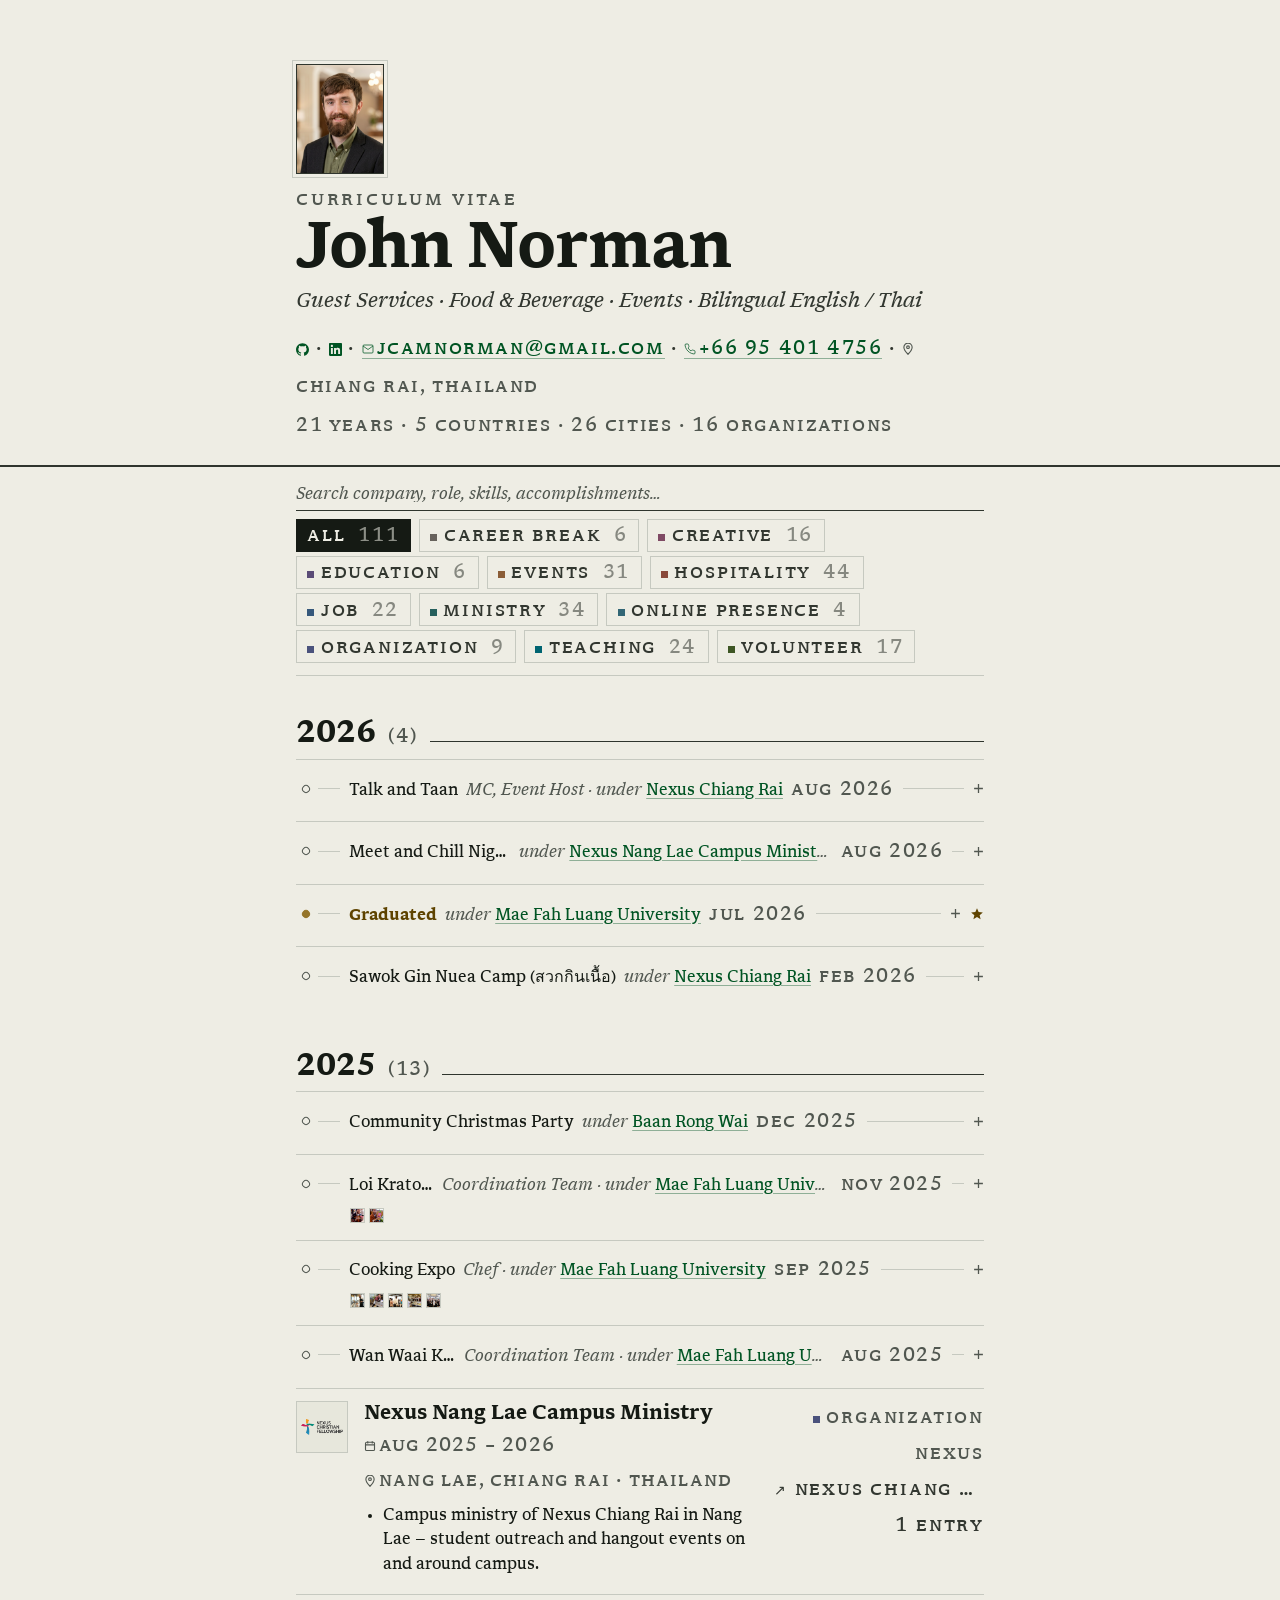
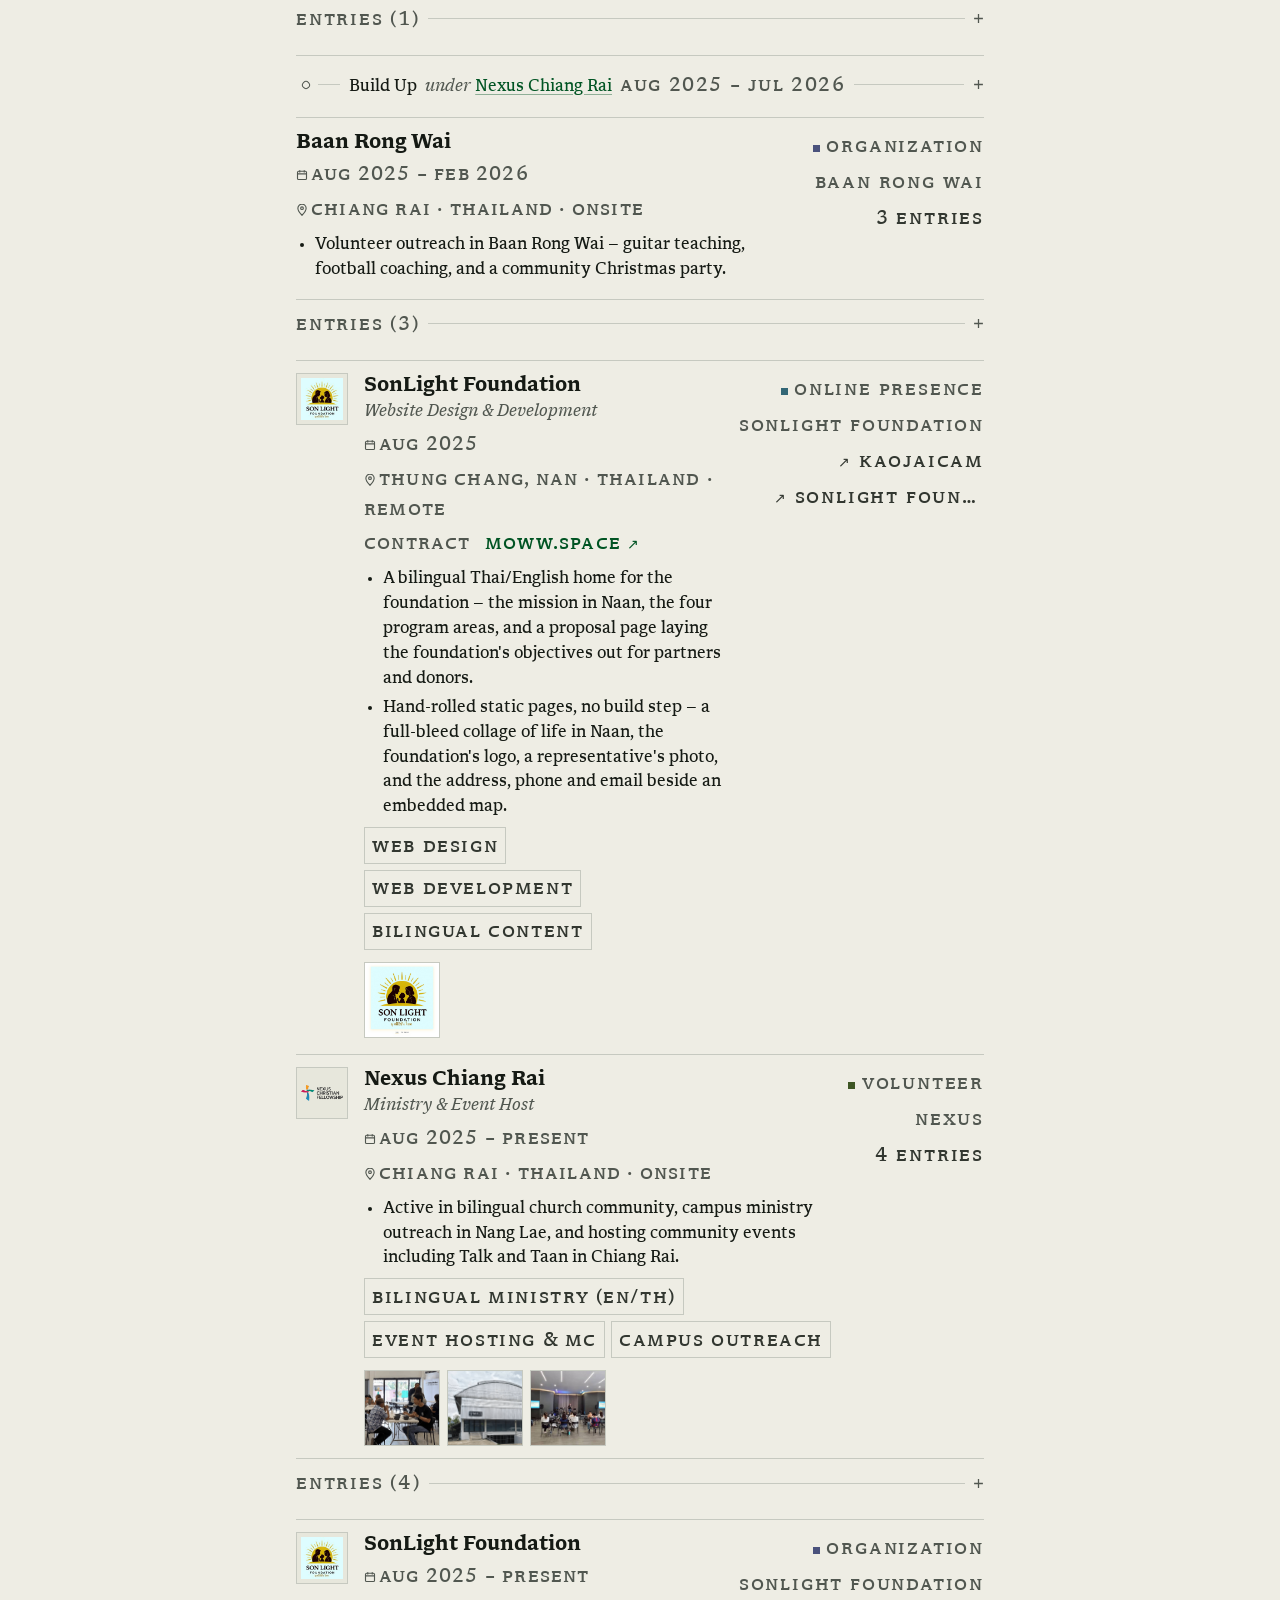
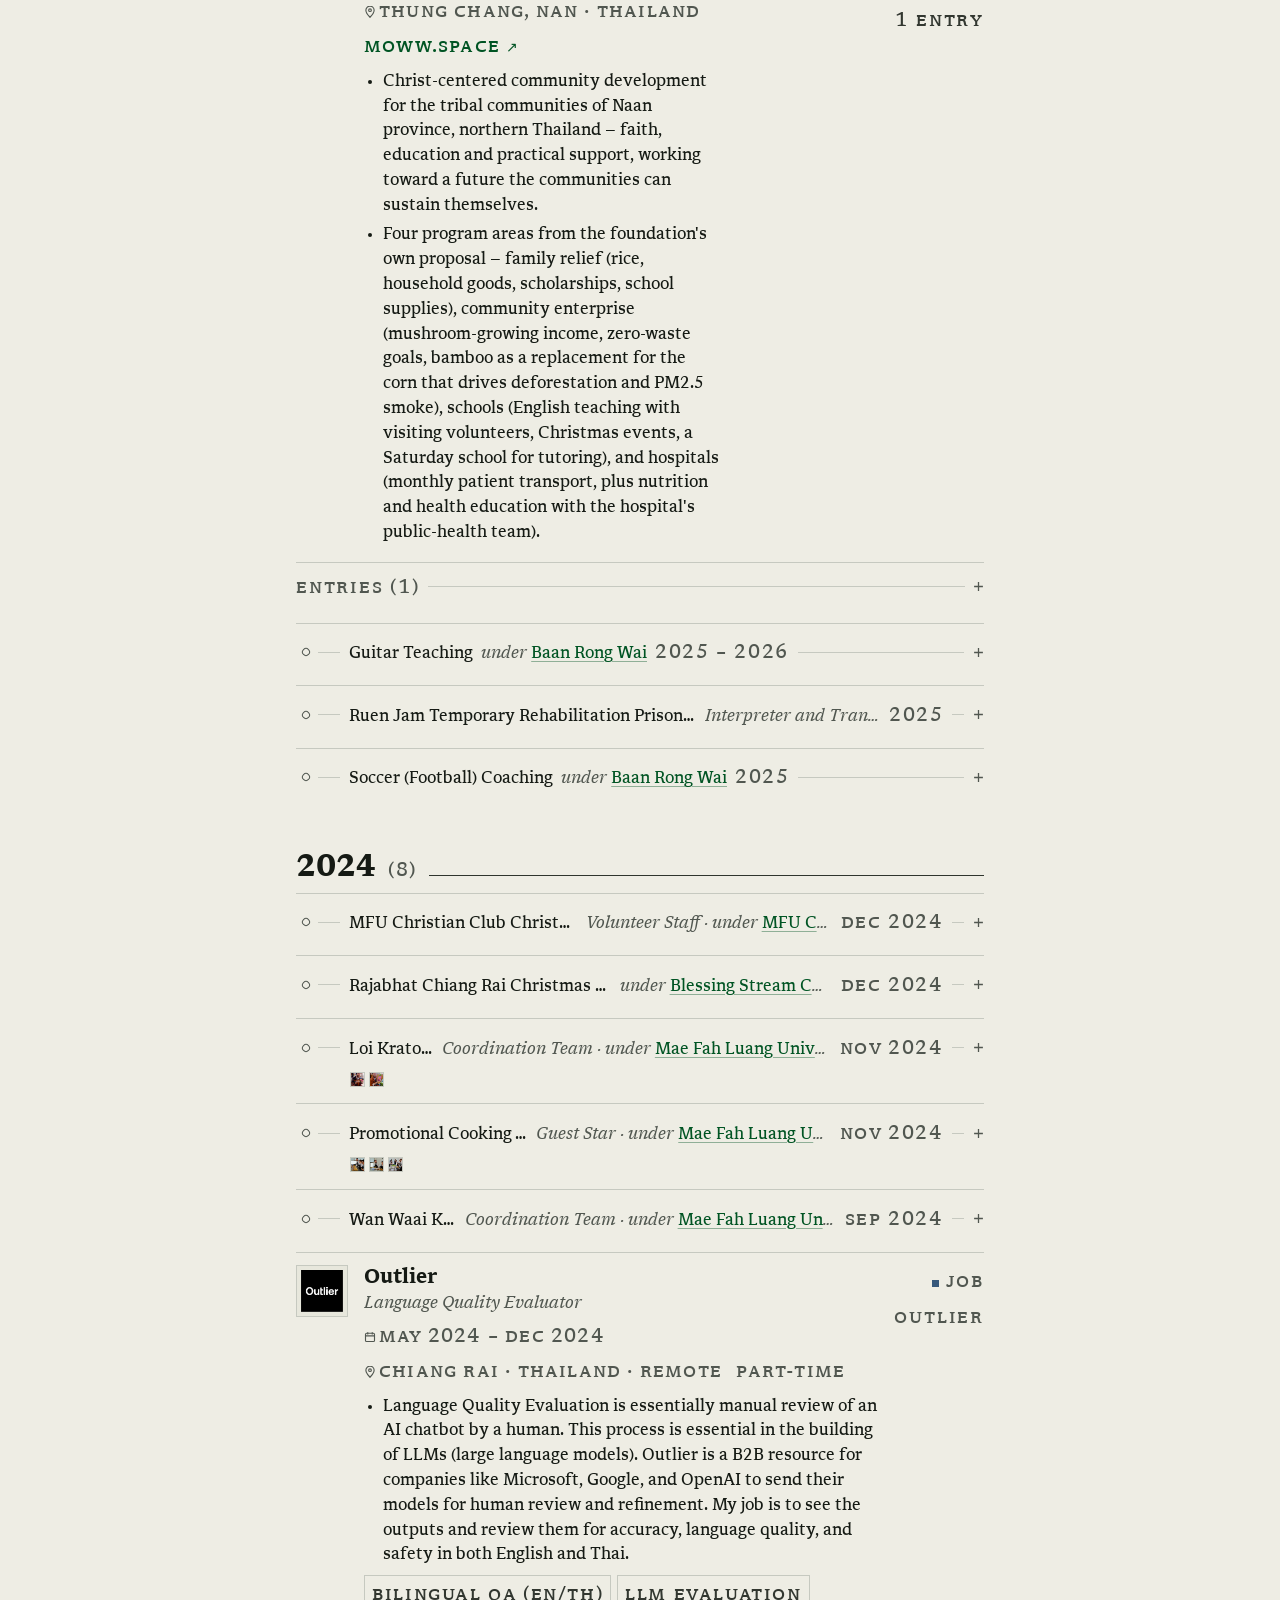
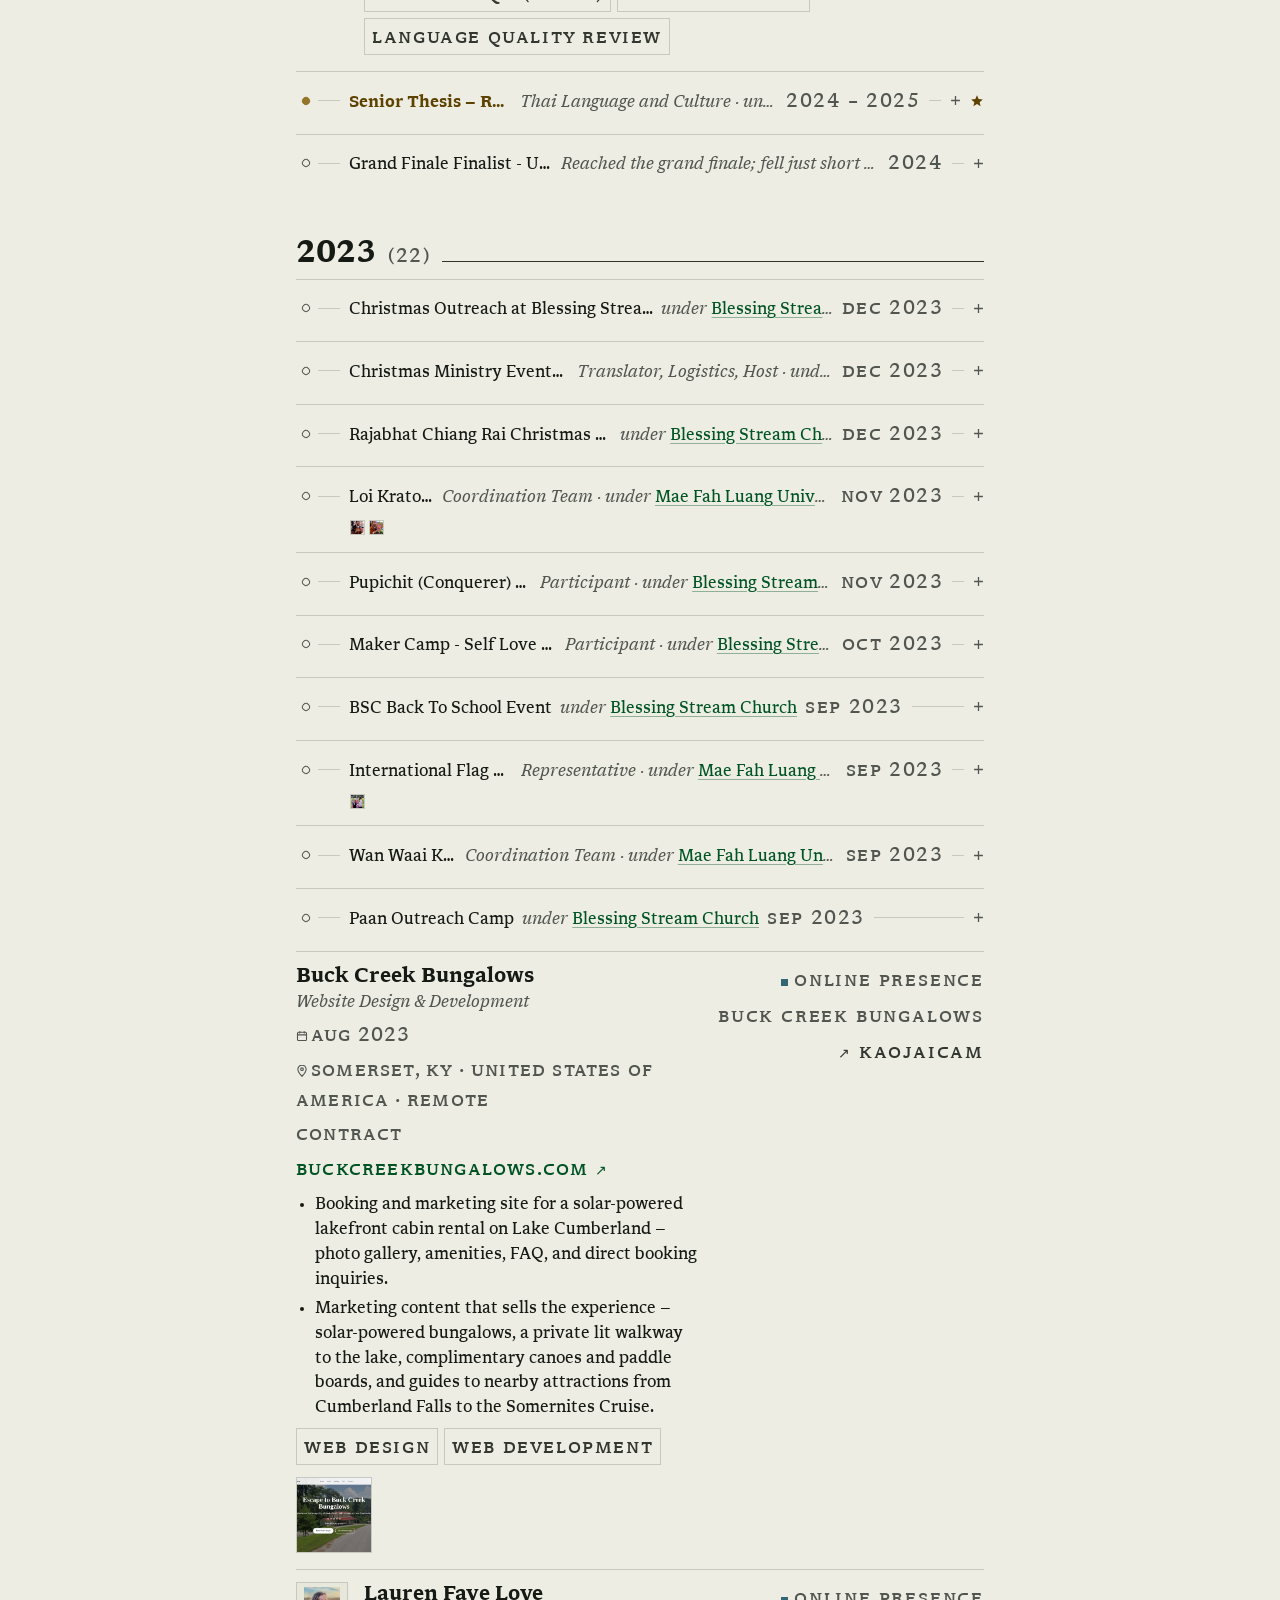
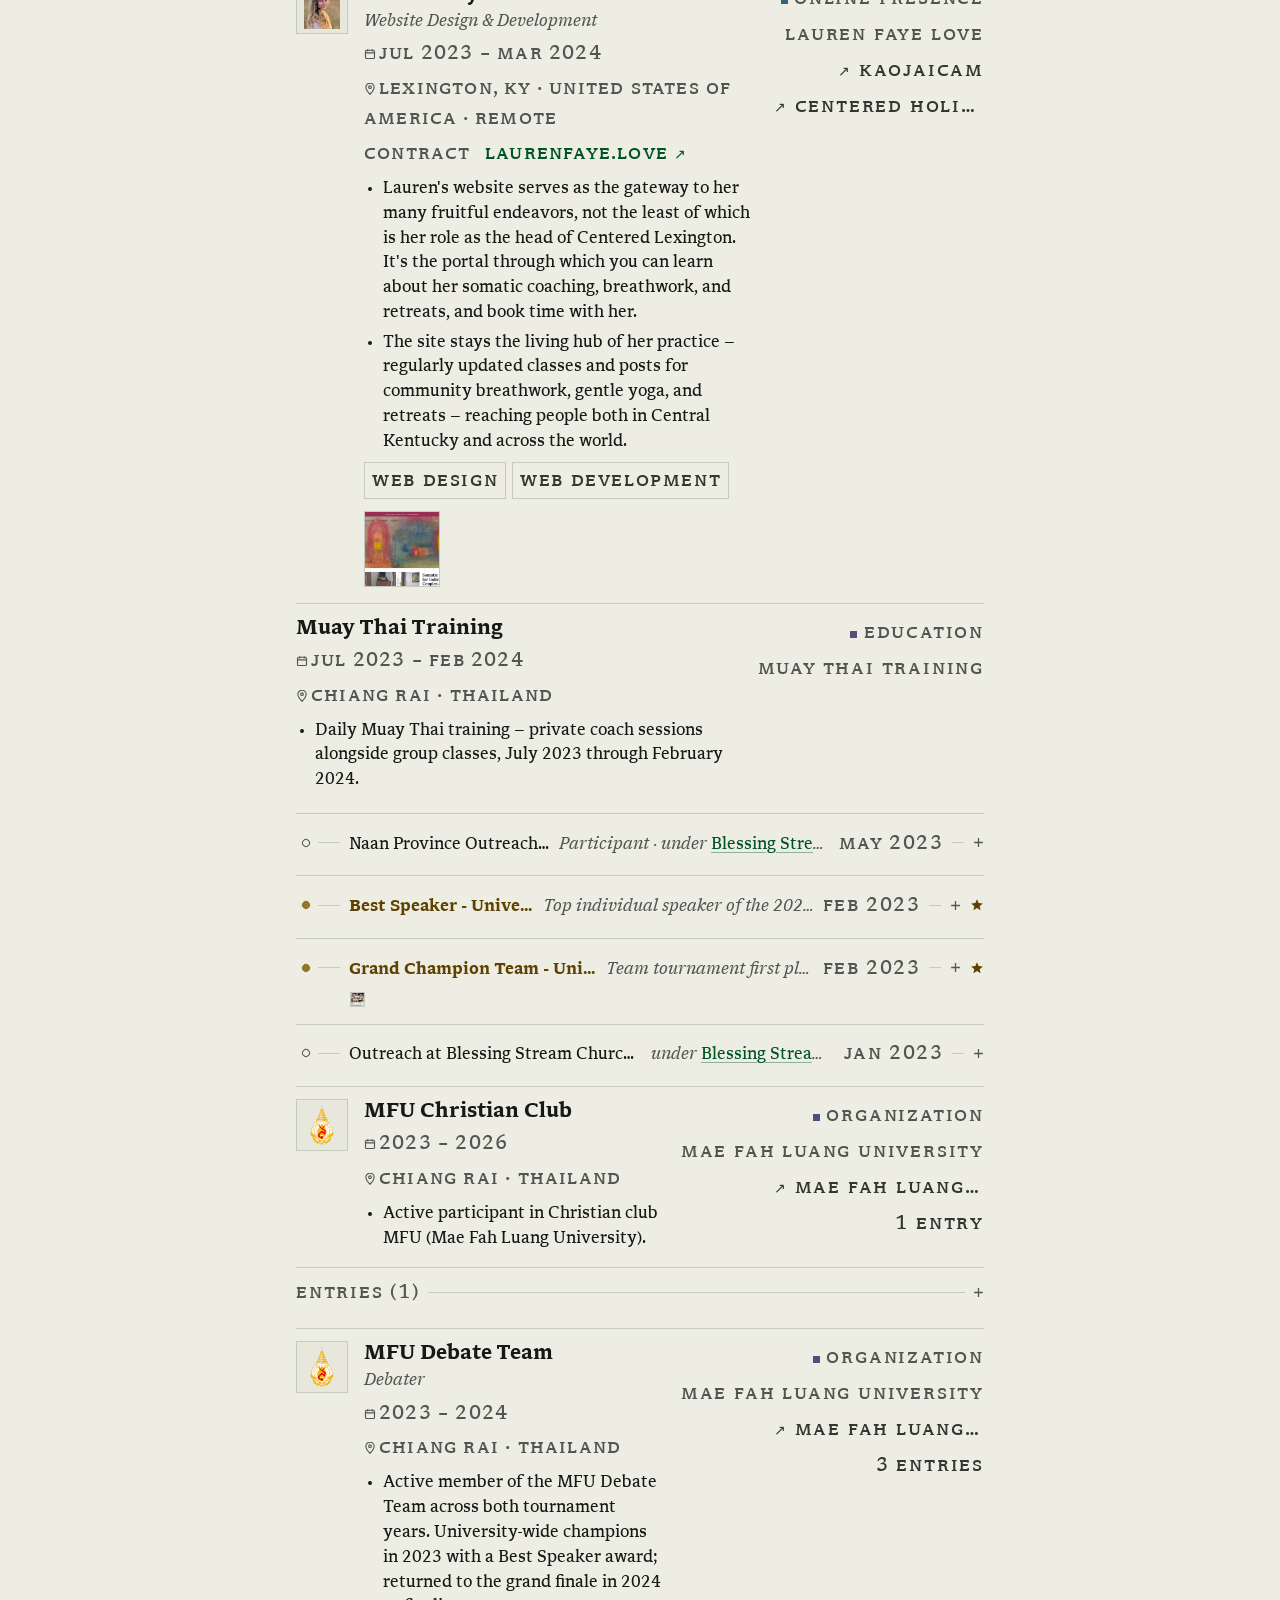
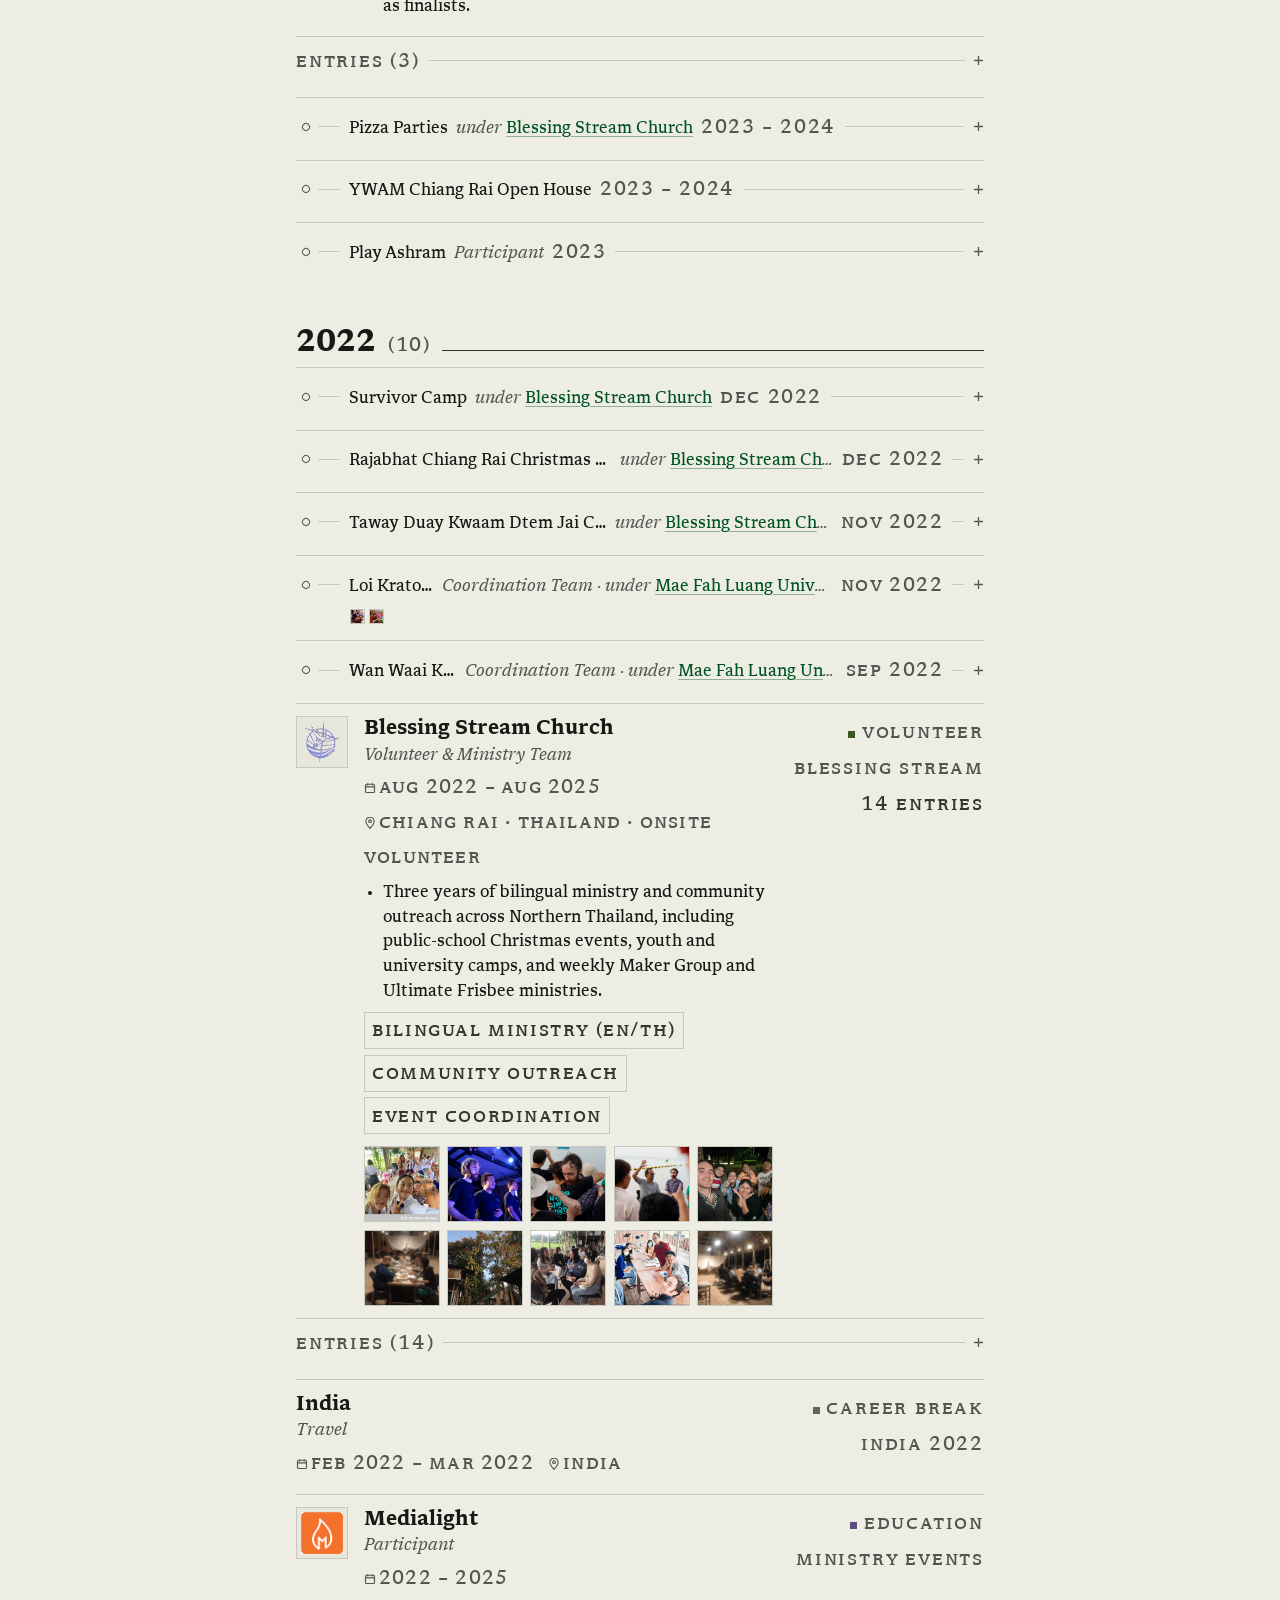
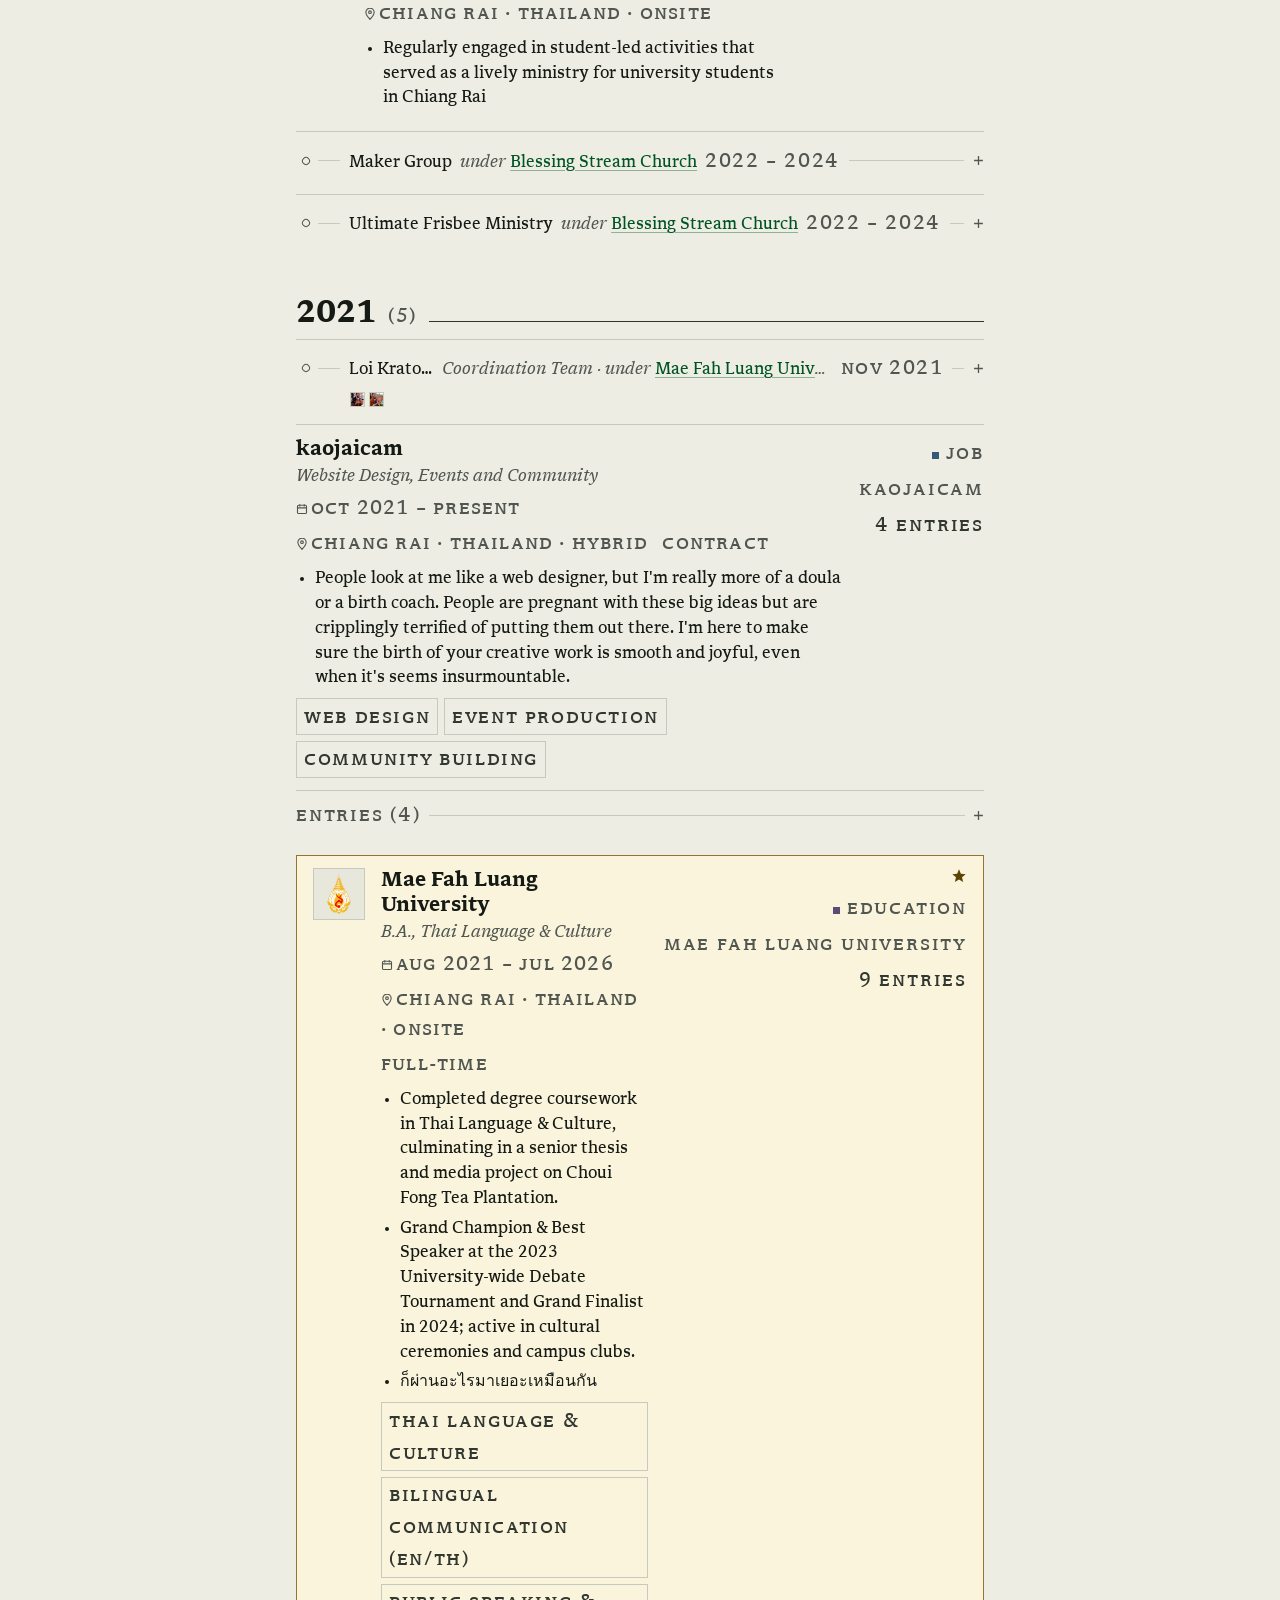
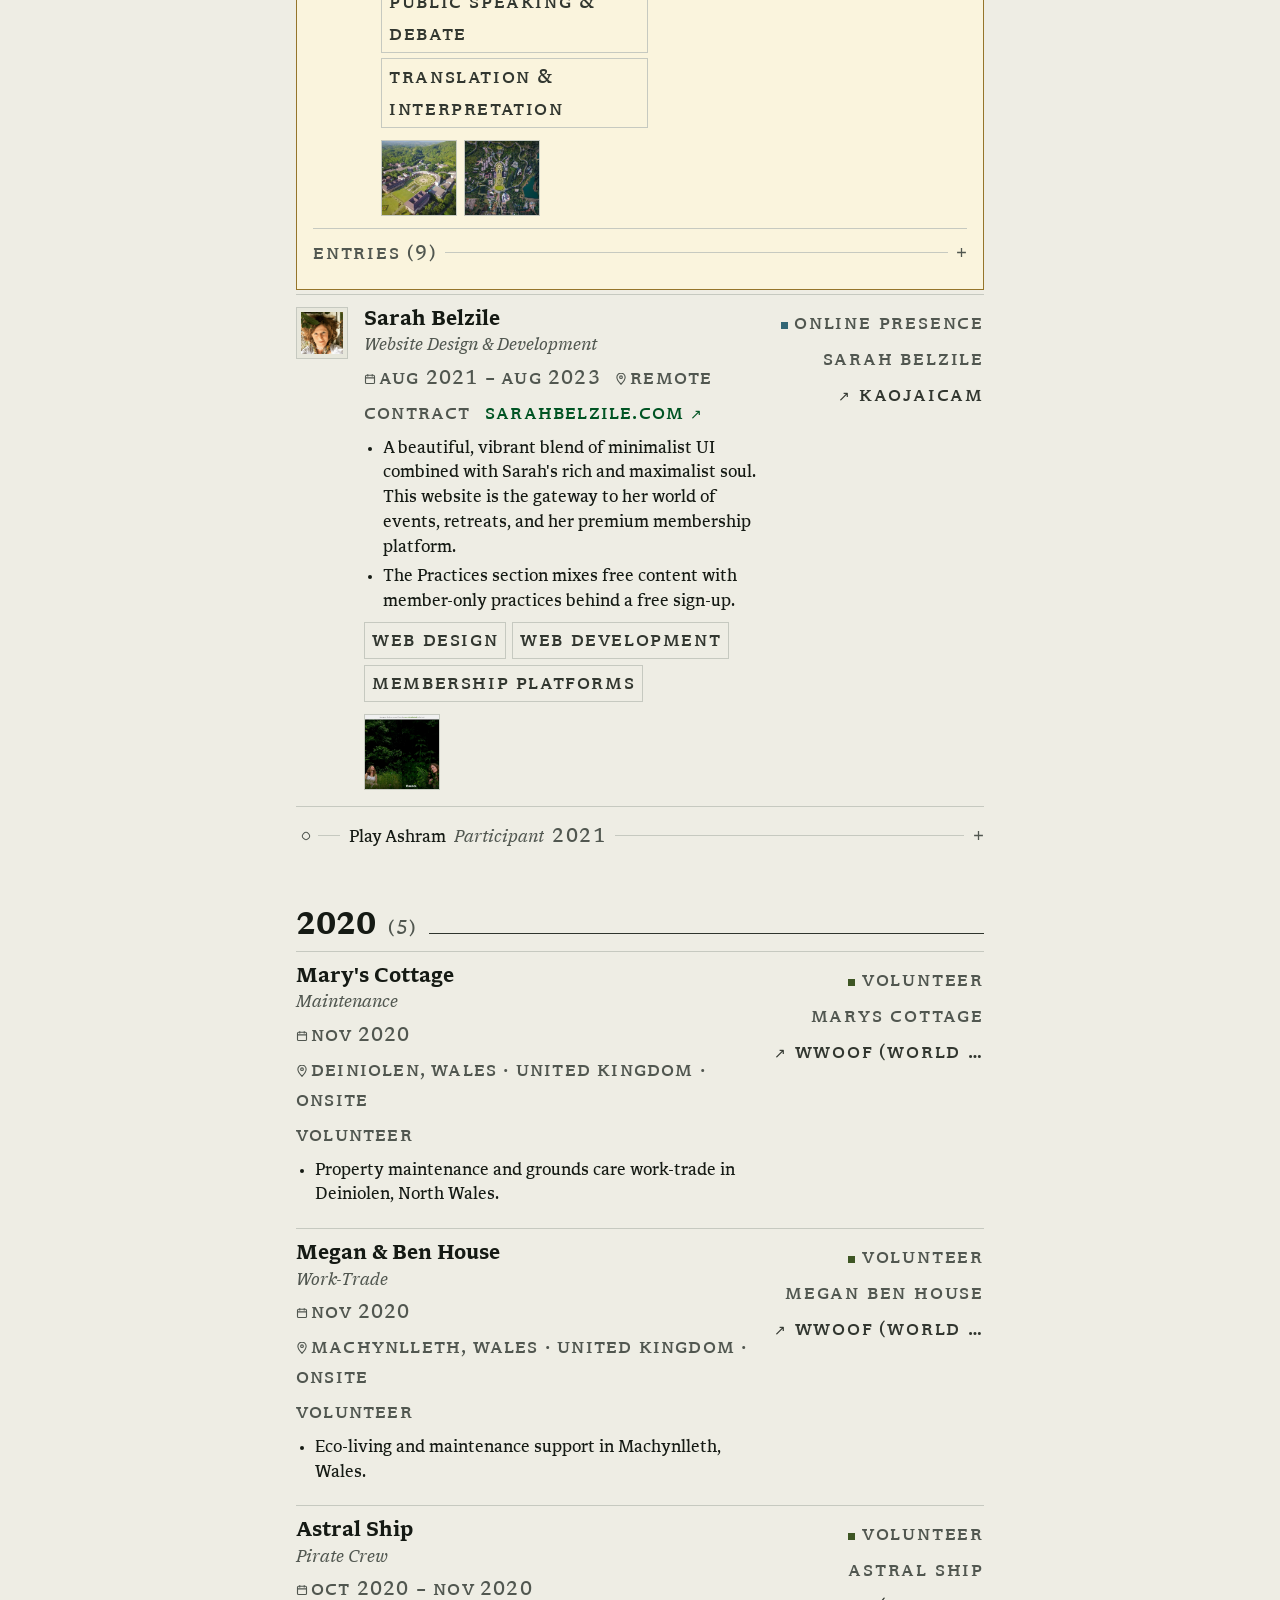
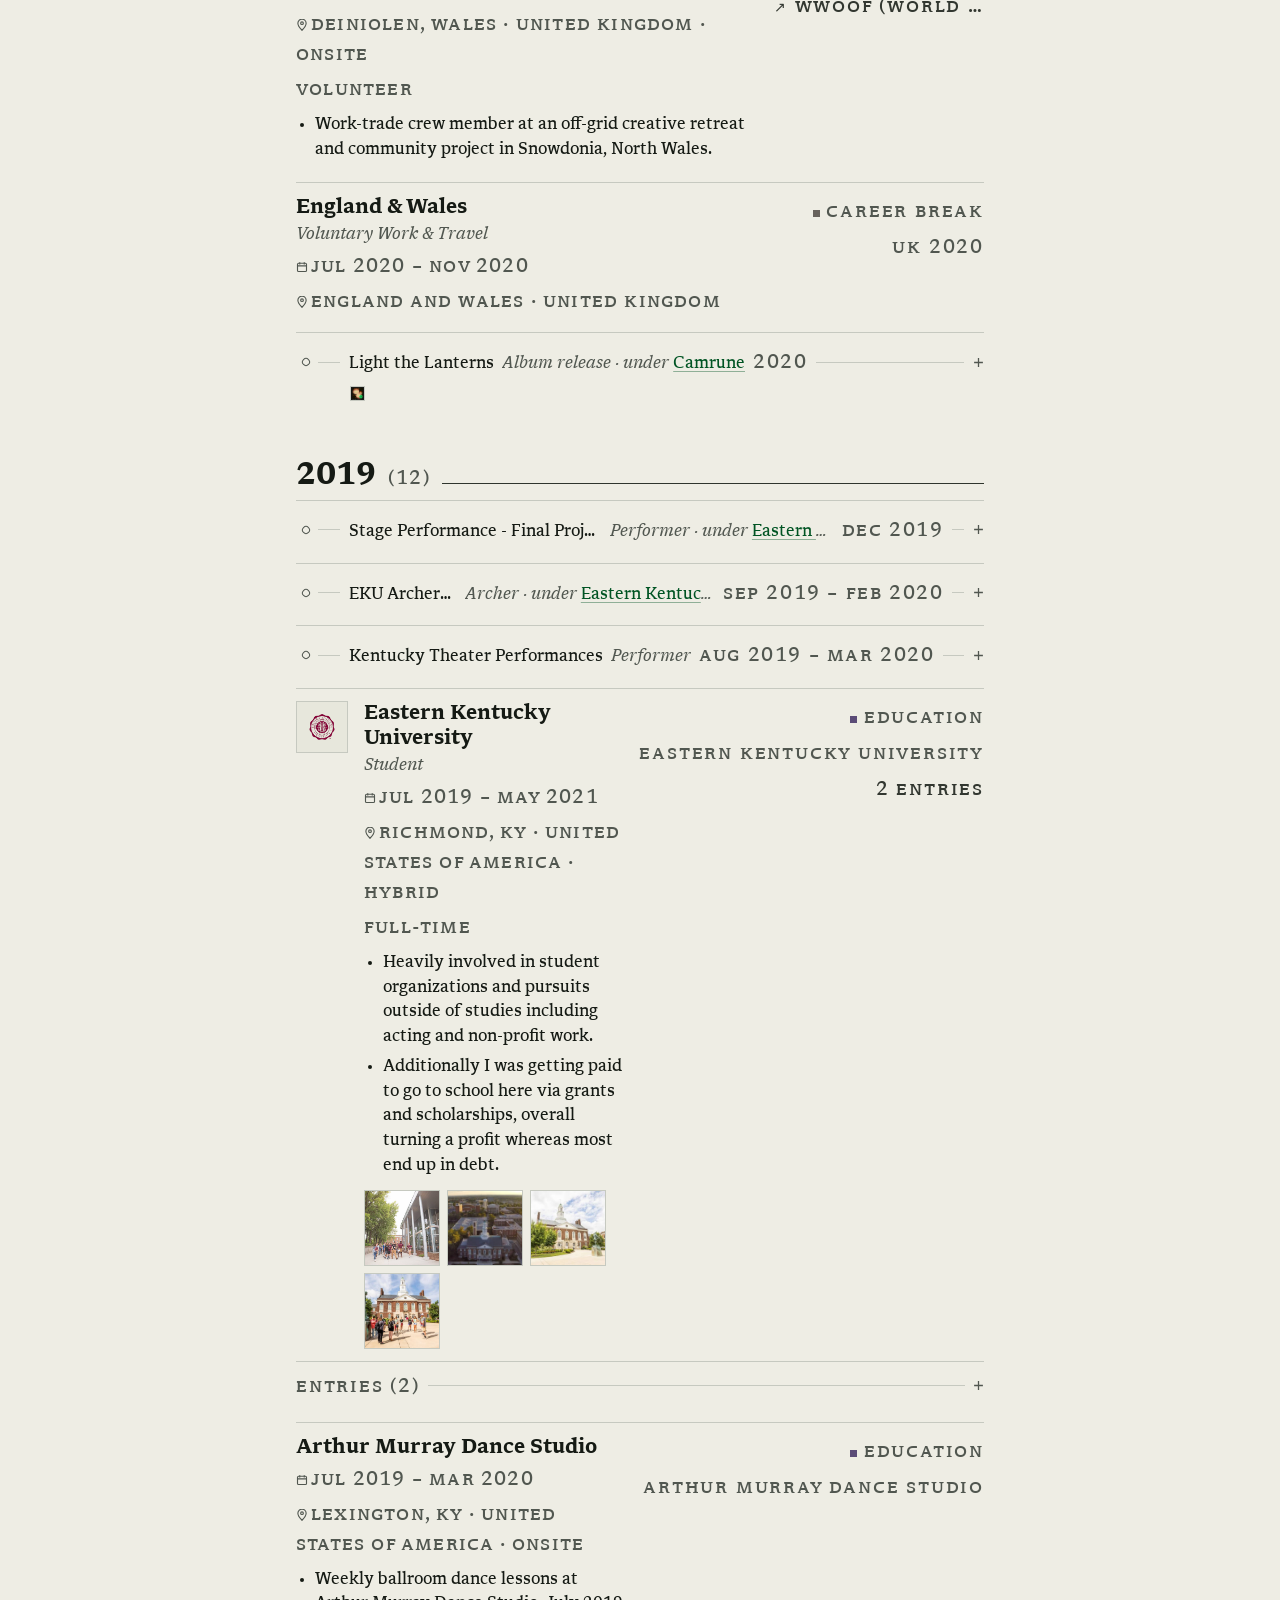
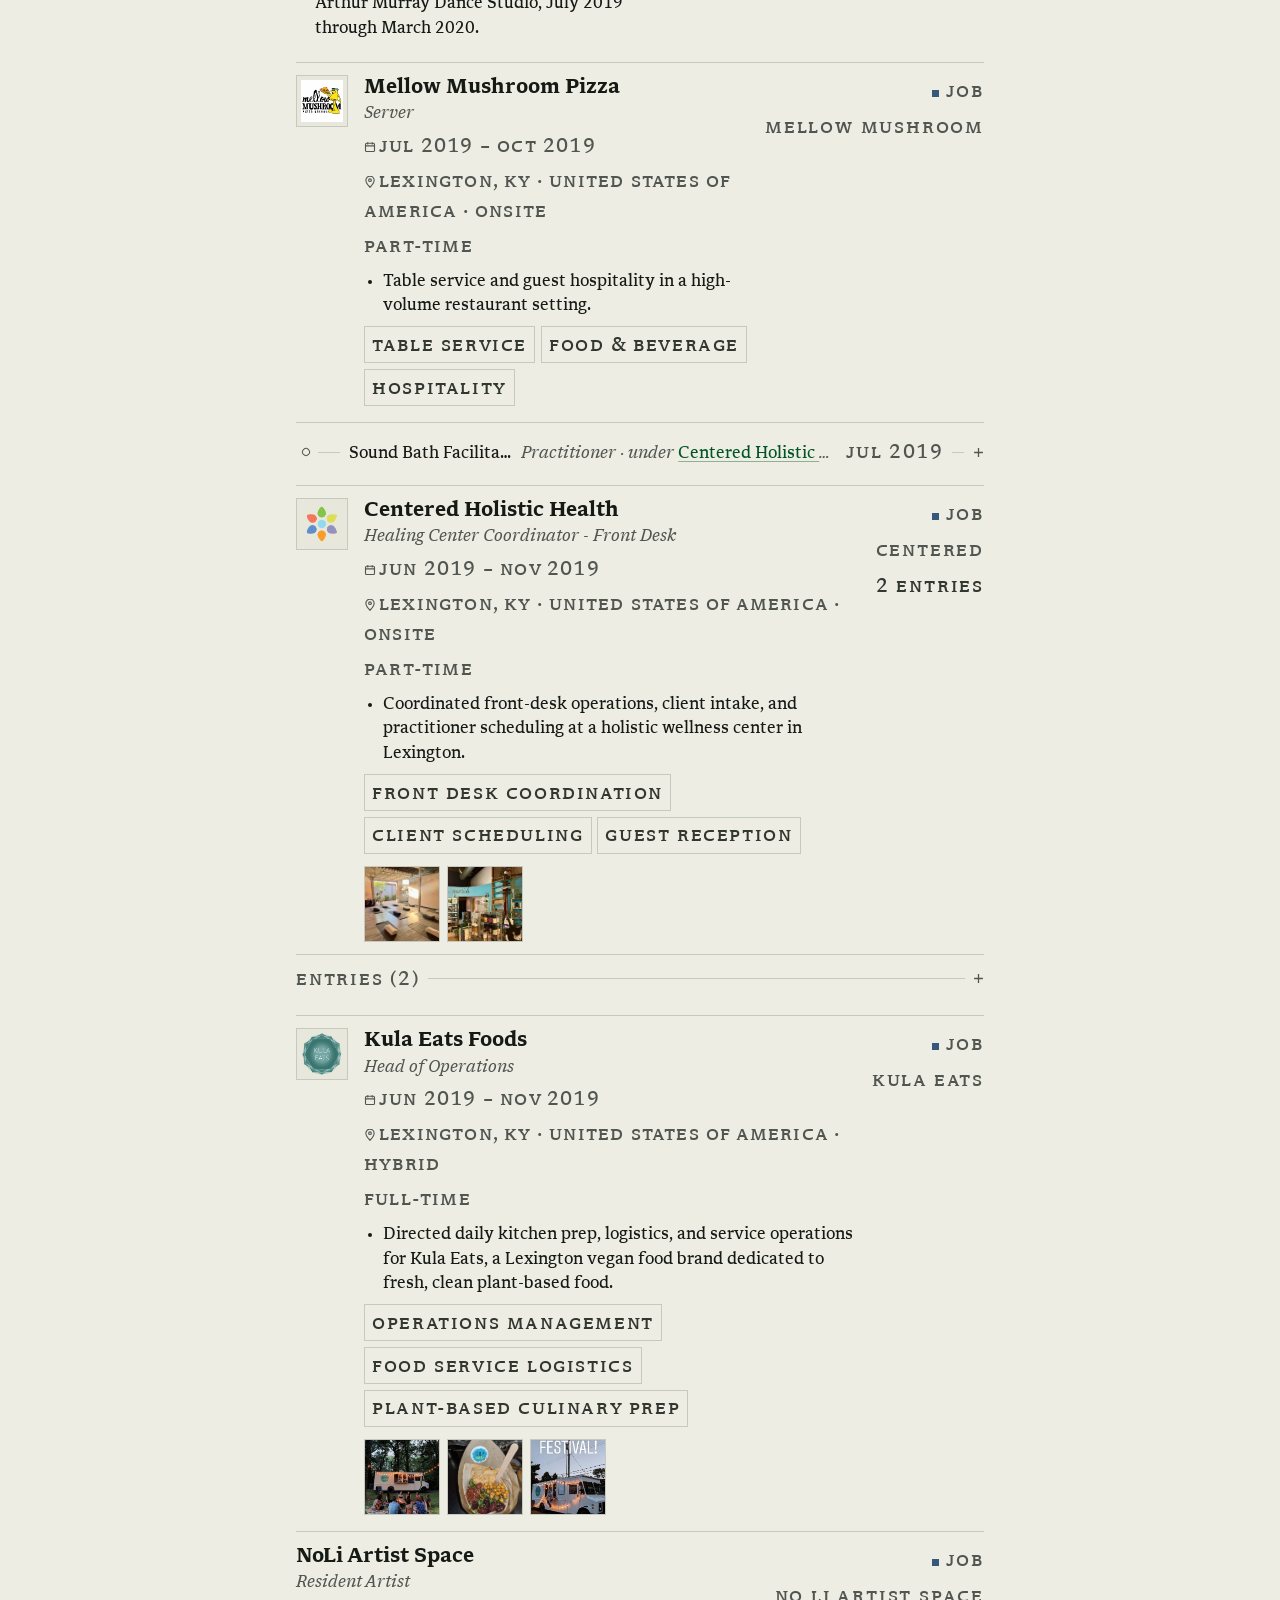
==== commit f9fcf4e5: "updated filtering to include both entry_type and tags" ====
--- a/index.html
+++ b/index.html
@@ -5,55 +5,25 @@
 <meta name="viewport" content="width=device-width, initial-scale=1.0">
 <title>CV — Curriculum Vitae</title>
 <style>
-  /* Hallmark · macrostructure: Long Document · tone: editorial · anchor hue: warm 65–90°
-   * theme: Newsprint (light paper / roman-serif / warm accent) · genre: editorial
-   * enrichment: none · motion: static — Newsprint 0× (functional jump-flash only)
-   * nav: N6 newspaper masthead (issue line above · double rule) · footer: Ft4 dense colophon
-   * fonts: Newsreader (display + body) + IBM Plex Mono (agate) — local woff2 in fonts/
-   * audience: employers/recruiters · use: skim the timeline · first Hallmark run for this project */
-
-  /* Local webfonts — relative URLs, same offline rule as the images */
-  @font-face { font-family: 'Newsreader'; src: url('fonts/newsreader-var.woff2') format('woff2');
-    font-weight: 200 800; font-style: normal; font-display: swap; }
-  @font-face { font-family: 'Newsreader'; src: url('fonts/newsreader-italic-var.woff2') format('woff2');
-    font-weight: 200 800; font-style: italic; font-display: swap; }
-  @font-face { font-family: 'IBM Plex Mono'; src: url('fonts/plexmono-400.woff2') format('woff2');
-    font-weight: 400; font-style: normal; font-display: swap; }
-  @font-face { font-family: 'IBM Plex Mono'; src: url('fonts/plexmono-600.woff2') format('woff2');
-    font-weight: 600; font-style: normal; font-display: swap; }
+  /* Shared base layer — loaded first for every theme.
+   * Defines default design tokens (:root), page shell, masthead, sticky
+   * controls/chips, year folios, colophon, lightbox, jump-flash motion, and
+   * shell-level mobile responsive rules. Theme files override tokens and
+   * visual personality; block files in styles/blocks/ define entry blocks. */
 
   :root {
-    /* palette — warm newsprint paper, oxblood accent, muted gold for featured */
-    --paper:       oklch(96.5% 0.009 90);
-    --paper-2:     oklch(94.5% 0.012 90);
-    --ink:         oklch(20% 0.012 65);
-    --ink-2:       oklch(33% 0.014 65);
-    --muted:       oklch(44% 0.014 75);
-    --rule:        oklch(82% 0.012 90);
-    --rule-strong: oklch(30% 0.016 65);
-    --accent:      oklch(42% 0.13 32);
-    --accent-line: oklch(42% 0.13 32 / 0.4);
-    --accent-wash: oklch(93.5% 0.02 42);
-    --focus:       oklch(46% 0.15 32);
-    --gold:        oklch(60% 0.10 80);
-    --gold-deep:   oklch(42% 0.09 78);
-    --gold-wash:   oklch(97% 0.03 95);
-    --overlay:     oklch(12% 0.02 65 / 0.38);
-    --overlay-strong: oklch(12% 0.02 65 / 0.88);
-    /* entry-type marker inks — desaturated print colors, dots only, never fills */
+    /* entry-type & tag marker inks — desaturated print colors, dots only, never fills */
     --type-job:             oklch(45% 0.07 250);
     --type-volunteer:       oklch(45% 0.07 150);
     --type-education:       oklch(45% 0.07 300);
     --type-events:          oklch(52% 0.08 60);
     --type-ministry:        oklch(45% 0.06 190);
+    --type-hospitality:     oklch(48% 0.09 35);
+    --type-teaching:        oklch(46% 0.08 210);
     --type-creative:        oklch(48% 0.08 350);
     --type-career_break:    oklch(50% 0.012 75);
     --type-organization:    oklch(45% 0.07 275);
     --type-online_presence: oklch(48% 0.06 220);
-    /* type — two families: news roman + agate mono */
-    --font-display: 'Newsreader', Georgia, 'Times New Roman', serif;
-    --font-body:    'Newsreader', Georgia, 'Times New Roman', serif;
-    --font-agate:   'IBM Plex Mono', ui-monospace, 'Courier New', monospace;
     /* scale — five steps, 1.25 ratio */
     --text-xs: 0.70rem;
     --text-base: 0.95rem;
@@ -69,13 +39,14 @@
     --radius-mark: 2px;
     --z-sticky: 200;
     --z-modal: 400;
+    --ease-out: cubic-bezier(0.16, 1, 0.3, 1);
   }
   * { box-sizing: border-box; }
   html { overflow-x: clip; }
   body { overflow-x: clip; margin: 0; background: var(--paper); color: var(--ink);
     font-family: var(--font-body); font-size: 1rem; line-height: 1.6; }
 
-  /* N6 masthead — photo, small-caps issue line, wordmark, tagline, agate contact, double rule */
+  /* Masthead — photo, small-caps issue line, wordmark, tagline, contact, rule */
   .masthead { margin: 0; text-align: center; }
   .mast-in { max-width: var(--measure); margin-inline: auto;
     padding: var(--space-2xl) var(--space-md) var(--space-lg); }
@@ -107,6 +78,7 @@
   .mast-rule { border: 0; border-top: 1.5px solid var(--rule-strong);
     border-bottom: 1.5px solid var(--rule-strong); height: 4px; margin: 0; }
 
+  /* Main container & sticky filter controls */
   main { max-width: var(--measure); margin-inline: auto; padding: 0 var(--space-md) var(--space-xl); }
   .controls { position: sticky; top: 0; z-index: var(--z-sticky); background: var(--paper);
     padding: var(--space-sm) 0; display: flex; flex-direction: column; gap: var(--space-xs);
@@ -125,14 +97,16 @@
   .chip:hover { border-color: var(--rule-strong); color: var(--ink); }
   .chip.on { background: var(--ink); color: var(--paper); border-color: var(--ink); }
   .chip:focus-visible { outline: 2px solid var(--focus); outline-offset: 2px; }
-  .chip .n { opacity: .55; margin-left: .35rem; }
+  .chip .n { opacity: .55; margin-left: .35rem; font-variant-numeric: tabular-nums; }
   .tdot { display: inline-block; width: 7px; height: 7px; border-radius: var(--radius-mark);
-    margin-right: .4rem; }
+    margin-right: .4rem; background: var(--muted); }
   .type-job .tdot { background: var(--type-job); }
   .type-volunteer .tdot { background: var(--type-volunteer); }
   .type-education .tdot { background: var(--type-education); }
   .type-events .tdot { background: var(--type-events); }
   .type-ministry .tdot { background: var(--type-ministry); }
+  .type-hospitality .tdot { background: var(--type-hospitality); }
+  .type-teaching .tdot { background: var(--type-teaching); }
   .type-creative .tdot { background: var(--type-creative); }
   .type-career_break .tdot { background: var(--type-career_break); }
   .type-organization .tdot { background: var(--type-organization); }
@@ -145,9 +119,45 @@
     line-height: 1.1; }
   .year::after { content: ''; flex: 1; border-top: 1.5px solid var(--rule-strong); }
   .year .n { font-family: var(--font-agate); font-size: var(--text-xs); color: var(--muted);
-    font-weight: 400; letter-spacing: .02em; }
-
-  /* Entries sit on hairline ledger rules — no boxes, no radius */
+    font-weight: 400; letter-spacing: .02em; font-variant-numeric: tabular-nums; }
+
+  /* Flash highlight for jump targets, empty state, lightbox & colophon */
+  @keyframes flashbg { 0% { outline: 2px solid var(--accent); background: var(--accent-wash); }
+    70% { background: var(--accent-wash); }
+    100% { outline: 2px solid transparent; background: transparent; } }
+  .flash { animation: flashbg 1.4s var(--ease-out); }
+  @media (prefers-reduced-motion: reduce) { .flash { animation-duration: 300ms; } }
+  .empty { text-align: center; color: var(--muted); font-style: italic; margin-top: var(--space-xl); }
+  #lightbox { position: fixed; inset: 0; background: var(--overlay-strong); display: none;
+    align-items: center; justify-content: center; cursor: zoom-out; z-index: var(--z-modal); }
+  #lightbox img { max-width: 92vw; max-height: 90vh; border-radius: var(--radius-mark); }
+
+  .colophon { max-width: var(--measure); margin: var(--space-xl) auto var(--space-2xl);
+    padding: 0 var(--space-md); }
+  .colo-rule { border: 0; border-top: 1.5px solid var(--rule-strong);
+    border-bottom: 1.5px solid var(--rule-strong); height: 4px; margin: 0 0 var(--space-sm); }
+  .colophon p { margin: 0; font-family: var(--font-agate); font-size: var(--text-xs);
+    color: var(--muted); line-height: 1.9; font-variant-numeric: tabular-nums; }
+
+  /* Mobile shell: compact masthead, swipeable filter chips with 44px hit targets */
+  @media (max-width: 40rem) {
+    .mast-in { padding: var(--space-lg) var(--space-sm) var(--space-md); }
+    .pfp { width: 64px; height: 64px; }
+    main { padding: 0 var(--space-sm) var(--space-lg); }
+    .controls { padding: var(--space-2xs) 0; }
+    input[type=search] { font-size: 16px; } /* >=16px stops iOS auto-zoom on focus */
+    .chips { flex-wrap: nowrap; overflow-x: auto; -webkit-overflow-scrolling: touch;
+      scrollbar-width: none; }
+    .chips::-webkit-scrollbar { display: none; }
+    .chip { flex: none; min-height: 44px; padding: var(--space-xs) var(--space-sm); }
+    .year { margin: var(--space-md) 0 var(--space-2xs); }
+  }
+
+  /* Block: Standard Card (.card)
+   * Shared structure and layout for standard non-milestone entries across all
+   * themes: header, role, metadata, accomplishments, skill tags, image
+   * thumbnails, and right-aligned type/category/parent badges. */
+
   .card { border-top: 1px solid var(--rule); padding: var(--space-sm) 0 var(--space-md);
     break-inside: avoid; }
   .card.featured { background: var(--gold-wash); border: 1px solid var(--gold);
@@ -174,6 +184,7 @@
   .thumbs { display: flex; flex-wrap: wrap; gap: .45rem; margin-top: var(--space-sm); }
   .thumbs img { width: 76px; height: 76px; object-fit: cover; border-radius: var(--radius-mark);
     border: 1px solid var(--rule); cursor: zoom-in; }
+  .thumbs img:hover { border-color: var(--accent); }
   .badges { margin-left: auto; display: flex; flex-direction: column; gap: .25rem;
     align-items: flex-end; flex: none; }
   .badge { font-family: var(--font-agate); font-size: var(--text-xs); font-weight: 600;
@@ -184,10 +195,120 @@
   .badge.jump { cursor: pointer; max-width: 210px; white-space: nowrap; overflow: hidden;
     text-overflow: ellipsis; }
   .badge.jump:hover { color: var(--accent); border-color: var(--accent); }
-
-  /* Career break photo view: expanding fills the whole card frame with the
-     entry's pictures — tiles crop to fit so any image count fills the frame
-     edge to edge — with the text overlaid on a faint dark highlight. */
+  .badge.jump:focus-visible { outline: 2px solid var(--focus); outline-offset: 2px; }
+
+  @media (max-width: 40rem) {
+    .card { padding-block: var(--space-2xs) var(--space-sm); }
+    .card.featured { padding-inline: var(--space-sm); }
+    .card-top { flex-wrap: wrap; }
+    .card-top > div { flex: 1 1 auto; }
+    .badges { width: 100%; margin-left: 0; flex-direction: row; flex-wrap: wrap;
+      align-items: center; gap: var(--space-2xs); }
+    .badges .feat-star { margin-bottom: 0; }
+  }
+
+  /* Block: Milestone (.ms)
+   * Shared structure and layout for one-off and recurring point events
+   * (milestone: true), build-time thumbnail pips (.ms-pips), expanded detail
+   * circle/plate (.ms-circle), and uncropped picture view (.ms-circle.pict). */
+
+  .ms { border-top: 1px solid var(--rule); padding: .3rem 0 .55rem; }
+  .ms-row { display: flex; align-items: center; gap: .55rem; width: 100%;
+    padding: .5rem 0; background: none; border: 0; cursor: pointer;
+    font: inherit; text-align: left; color: var(--ink); }
+  .ms-row:focus-visible { outline: 2px solid var(--focus); outline-offset: 2px; }
+  .ms-dot { width: 11px; height: 11px; border-radius: 50%; border: 1.5px solid var(--muted);
+    background: var(--paper); flex: none; margin-left: .35rem; }
+  .ms-row:hover .ms-dot { border-color: var(--accent); }
+  .ms.open .ms-dot { background: var(--accent); border-color: var(--accent); }
+  .ms-rule { height: 1px; background: var(--rule); flex: 0 0 22px; }
+  .ms-tail { flex: 1 1 auto; min-width: 12px; }
+  .ms-label { display: flex; align-items: baseline; gap: .5rem; min-width: 0; }
+  .ms-title { font-family: var(--font-display); font-size: var(--text-base); font-weight: 500;
+    white-space: nowrap; overflow: hidden; text-overflow: ellipsis; flex: 0 1 auto; min-width: 0; }
+  .ms-row:hover .ms-title { color: var(--accent); }
+  .ms-sub { color: var(--muted); font-size: var(--text-base); font-style: italic;
+    white-space: nowrap; overflow: hidden; text-overflow: ellipsis; flex: 0 1 auto; min-width: 0; }
+  .ms-date { font-family: var(--font-agate); font-size: var(--text-xs); color: var(--muted);
+    white-space: nowrap; flex: none; font-variant-numeric: tabular-nums; }
+  .ms-span { display: none; }
+  .ms-tw { flex: none; color: var(--muted); display: inline-flex; }
+  .ms-tw svg { width: 11px; height: 11px; }
+  .ms.open .ms-tw { transform: rotate(45deg); }
+
+  /* Featured milestones (featured: true): gold highlight + star */
+  .ms.featured .ms-dot { border-color: var(--gold); background: var(--gold); }
+  .ms.featured .ms-title { color: var(--gold-deep); }
+  .ms.featured .ms-row:hover .ms-title { color: var(--accent); }
+  .ms-row .feat-star svg { width: 14px; height: 14px; }
+
+  /* Picture bubbles under a collapsed milestone line */
+  .ms-pips { display: flex; align-items: center; gap: var(--space-2xs);
+    padding: 0 0 var(--space-xs) 58px; }
+  .pip { width: 15px; height: 15px; border-radius: 50%; object-fit: cover;
+    border: 1px solid var(--rule); background: var(--paper-2); cursor: zoom-in; }
+  .pip:hover { border-color: var(--accent); }
+  .ms.open .ms-pips { display: none; }
+
+  /* Expanded milestone detail view */
+  .ms-detail { display: none; }
+  .ms.open .ms-detail { display: flex; justify-content: center;
+    padding: var(--space-xs) 0 var(--space-md); }
+  .ms-circle { width: clamp(260px, 72vw, 440px); aspect-ratio: 1; border-radius: 50%;
+    background: var(--paper); border: 1px solid var(--rule-strong); padding: 2.1rem 2.4rem;
+    display: flex; flex-direction: column; align-items: center; text-align: center;
+    overflow-y: auto; scrollbar-width: thin; }
+  .ms.featured .ms-circle { border-color: var(--gold); background: var(--gold-wash); }
+  .ms-circle img.clogo { width: 58px; height: 58px; object-fit: contain; border-radius: 50%;
+    background: var(--paper-2); border: 1px solid var(--rule); padding: 4px;
+    margin-bottom: var(--space-2xs); }
+  .ms-circle h3 { margin: 0; font-family: var(--font-display); font-size: var(--text-md);
+    font-weight: 600; }
+  .ms-circle .csub { margin: .2rem 0 0; color: var(--muted); font-size: var(--text-base);
+    font-style: italic; }
+  .ms-circle .cmeta { display: flex; flex-wrap: wrap; justify-content: center; gap: .3rem .8rem;
+    margin-top: var(--space-2xs); font-family: var(--font-agate); font-size: var(--text-xs);
+    color: var(--muted); font-variant-numeric: tabular-nums; }
+  .ms-circle .cmeta svg { width: 11px; height: 11px; vertical-align: -1px; margin-right: 3px; }
+  .ms-circle .cbadges { display: flex; flex-wrap: wrap; justify-content: center; gap: .3rem;
+    margin-top: .55rem; }
+  .ms-circle p.cacc { margin: var(--space-xs) 0 0; font-size: var(--text-base); line-height: 1.5; }
+  .ms-circle ul.cacc { margin: var(--space-xs) 0 0; padding-left: 1.05rem; text-align: left; }
+  .ms-circle ul.cacc li { font-size: var(--text-base); line-height: 1.45; margin-bottom: .35rem; }
+  .ms-circle .cskills { display: flex; flex-wrap: wrap; justify-content: center; gap: .3rem;
+    margin-top: var(--space-xs); }
+  .ms-circle .cimgs { display: flex; flex-wrap: wrap; justify-content: center; gap: .45rem;
+    margin-top: var(--space-sm); }
+  .ms-circle .cimgs img { width: 52px; height: 52px; object-fit: cover; border-radius: 50%;
+    border: 1px solid var(--rule); cursor: zoom-in; }
+  .ms-circle .cimgs img:hover { border-color: var(--accent); }
+
+  /* Picture view (image_view: full): single picture shown whole, never cropped */
+  .ms-circle.pict { aspect-ratio: auto; border-radius: var(--radius-mark);
+    padding: var(--space-md) var(--space-md); overflow: visible; }
+  .ms-circle.pict img.phero { display: block; max-width: 100%; max-height: 80vh;
+    width: auto; height: auto; margin: 0 auto .55rem; border: 1px solid var(--rule);
+    background: var(--paper-2); cursor: zoom-in; }
+  .ms-circle.pict img.phero:hover { border-color: var(--accent); }
+
+  @media (max-width: 40rem) {
+    .ms-row { padding: var(--space-xs) 0; }
+    .ms-tail { display: none; }
+    .ms-label { flex: 1 1 auto; flex-wrap: wrap; }
+    .ms-date { margin-left: auto; }
+    .pip { width: 22px; height: 22px; }
+    .ms-circle { width: 100%; aspect-ratio: auto; border-radius: var(--radius-mark);
+      padding: var(--space-sm) var(--space-md); overflow: visible; align-items: flex-start;
+      text-align: left; }
+    .ms-circle .cmeta, .ms-circle .cbadges, .ms-circle .cskills, .ms-circle .cimgs {
+      justify-content: flex-start; }
+  }
+
+  /* Block: Career Break Photo Collage (.card.cb)
+   * Shared structure and layout for career_break entries with images:
+   * expanding the Photos (n) strip fills the card frame edge-to-edge with a
+   * cropped square-ish collage and overlays the text under a dark backdrop. */
+
   .card.cb { position: relative; }
   .cb-frame { display: none; }
   .card.cb.photo { border: 1px solid var(--rule-strong); height: clamp(300px, 58vw, 430px);
@@ -223,6 +344,7 @@
   .cb-label { font-family: var(--font-agate); font-size: var(--text-xs); font-weight: 600;
     text-transform: uppercase; letter-spacing: .05em; color: var(--muted); flex: none; }
   .cb-strip:hover .cb-label { color: var(--accent); }
+  .cb-strip:active .cb-label { color: var(--accent); }
   .cb-strip:focus-visible { outline: 2px solid var(--focus); outline-offset: 2px; }
   .cb-rule { height: 1px; background: var(--rule); flex: 1 1 auto; }
   .cb-tw { flex: none; color: var(--muted); display: inline-flex; }
@@ -234,75 +356,15 @@
   .card.photo .cb-strip .cb-rule { display: none; }
   .card.photo .cb-strip .cb-tw { transform: rotate(45deg); }
 
-  /* Milestone one-line entries (milestone: true) — ledger lines */
-  .ms { border-top: 1px solid var(--rule); padding: .3rem 0 .55rem; }
-  .ms-row { display: flex; align-items: center; gap: .55rem; width: 100%;
-    padding: .5rem 0; background: none; border: 0; cursor: pointer;
-    font: inherit; text-align: left; color: var(--ink); }
-  .ms-row:focus-visible { outline: 2px solid var(--focus); outline-offset: 2px; }
-  .ms-dot { width: 11px; height: 11px; border-radius: 50%; border: 1.5px solid var(--muted);
-    background: var(--paper); flex: none; margin-left: .35rem; }
-  .ms-row:hover .ms-dot { border-color: var(--accent); }
-  .ms.open .ms-dot { background: var(--accent); border-color: var(--accent); }
-  .ms-rule { height: 1px; background: var(--rule); flex: 0 0 22px; }
-  .ms-tail { flex: 1 1 auto; min-width: 12px; }
-  .ms-label { display: flex; align-items: baseline; gap: .5rem; min-width: 0; }
-  .ms-title { font-family: var(--font-display); font-size: var(--text-base); font-weight: 500;
-    white-space: nowrap; overflow: hidden; text-overflow: ellipsis; flex: 0 1 auto; min-width: 0; }
-  .ms-row:hover .ms-title { color: var(--accent); }
-  .ms-sub { color: var(--muted); font-size: var(--text-base); font-style: italic;
-    white-space: nowrap; overflow: hidden; text-overflow: ellipsis; flex: 0 1 auto; min-width: 0; }
-  .ms-date { font-family: var(--font-agate); font-size: var(--text-xs); color: var(--muted);
-    white-space: nowrap; flex: none; }
-  .ms-tw { flex: none; color: var(--muted); display: inline-flex; }
-  .ms-tw svg { width: 11px; height: 11px; }
-  .ms.open .ms-tw { transform: rotate(45deg); }
-  /* Featured entries (featured: true): gold highlight + star */
-  .ms.featured .ms-dot { border-color: var(--gold); background: var(--gold); }
-  .ms.featured .ms-title { color: var(--gold-deep); }
-  .ms.featured .ms-row:hover .ms-title { color: var(--accent); }
-  .ms-row .feat-star svg { width: 14px; height: 14px; }
-  .ms-detail { display: none; }
-  .ms.open .ms-detail { display: flex; justify-content: center;
-    padding: var(--space-xs) 0 var(--space-md); }
-  .ms-circle { width: clamp(260px, 72vw, 440px); aspect-ratio: 1; border-radius: 50%;
-    background: var(--paper); border: 1px solid var(--rule-strong); padding: 2.1rem 2.4rem;
-    display: flex; flex-direction: column; align-items: center; text-align: center;
-    overflow-y: auto; scrollbar-width: thin; }
-  .ms.featured .ms-circle { border-color: var(--gold); background: var(--gold-wash); }
-  .ms-circle img.clogo { width: 58px; height: 58px; object-fit: contain; border-radius: 50%;
-    background: var(--paper-2); border: 1px solid var(--rule); padding: 4px;
-    margin-bottom: var(--space-2xs); }
-  .ms-circle h3 { margin: 0; font-family: var(--font-display); font-size: var(--text-md);
-    font-weight: 600; }
-  .ms-circle .csub { margin: .2rem 0 0; color: var(--muted); font-size: var(--text-base);
-    font-style: italic; }
-  .ms-circle .cmeta { display: flex; flex-wrap: wrap; justify-content: center; gap: .3rem .8rem;
-    margin-top: var(--space-2xs); font-family: var(--font-agate); font-size: var(--text-xs);
-    color: var(--muted); }
-  .ms-circle .cmeta svg { width: 11px; height: 11px; vertical-align: -1px; margin-right: 3px; }
-  .ms-circle .cbadges { display: flex; flex-wrap: wrap; justify-content: center; gap: .3rem;
-    margin-top: .55rem; }
-  .ms-circle p.cacc { margin: var(--space-xs) 0 0; font-size: var(--text-base); line-height: 1.5; }
-  .ms-circle ul.cacc { margin: var(--space-xs) 0 0; padding-left: 1.05rem; text-align: left; }
-  .ms-circle ul.cacc li { font-size: var(--text-base); line-height: 1.45; margin-bottom: .35rem; }
-  .ms-circle .cskills { display: flex; flex-wrap: wrap; justify-content: center; gap: .3rem;
-    margin-top: var(--space-xs); }
-  .ms-circle .cimgs { display: flex; flex-wrap: wrap; justify-content: center; gap: .45rem;
-    margin-top: var(--space-sm); }
-  .ms-circle .cimgs img { width: 52px; height: 52px; object-fit: cover; border-radius: 50%;
-    border: 1px solid var(--rule); cursor: zoom-in; }
-
-  /* Picture view (image_view: full): a milestone's single picture is the meat
-     of its detail — shown whole, never cropped; the circle's typography and
-     spacing carry; only the shape and image treatment change. */
-  .ms-circle.pict { aspect-ratio: auto; border-radius: var(--radius-mark);
-    padding: var(--space-md) var(--space-md); overflow: visible; }
-  .ms-circle.pict img.phero { display: block; max-width: 100%; max-height: 80vh;
-    width: auto; height: auto; margin: 0 auto .55rem; border: 1px solid var(--rule);
-    background: var(--paper-2); cursor: zoom-in; }
-
-  /* Parent links + collapsible Entries strip on parent cards */
+  @media (max-width: 40rem) {
+    .card.cb.photo { height: clamp(250px, 80vw, 340px); }
+    .cb-overlay { padding: var(--space-2xs) var(--space-sm); }
+  }
+
+  /* Block: Parent Links & Collapsible Entries Strip (.events-strip)
+   * Shared structure for parent/organization cross-links ("under …" on
+   * milestones and the collapsible "Entries (n)" strip on parent cards). */
+
   .plink { color: var(--accent); text-decoration: underline; text-decoration-color: var(--accent-line);
     text-underline-offset: 3px; font-style: normal; cursor: pointer; }
   .plink:hover { text-decoration-color: var(--accent); }
@@ -326,90 +388,157 @@
   .events-strip .es-lines .ms-row:hover .ms-title { color: var(--ink); }
   .es-jump { flex: none; color: var(--muted); font-family: var(--font-agate); font-size: var(--text-xs); }
   .es-jump:hover, .plink:hover + .es-jump { color: var(--accent); }
-  /* picture bubbles under a collapsed milestone line (aligned with its title;
-     the 58px left inset optically aligns bubbles under the line's title text) */
-  .ms-pips { display: flex; align-items: center; gap: var(--space-2xs);
-    padding: 0 0 var(--space-xs) 58px; }
-  .pip { width: 15px; height: 15px; border-radius: 50%; object-fit: cover;
-    border: 1px solid var(--rule); background: var(--paper-2); cursor: zoom-in; }
-  .pip:hover { border-color: var(--accent); }
-  .ms.open .ms-pips { display: none; } /* expanded circle shows the real photos */
-  /* flash highlight for jump targets — the one functional motion on an otherwise static page */
-  @keyframes flashbg { 0% { outline: 2px solid var(--accent); background: var(--accent-wash); }
-    70% { background: var(--accent-wash); }
-    100% { outline: 2px solid transparent; background: transparent; } }
-  .flash { animation: flashbg 1.4s var(--ease-out); }
-  @media (prefers-reduced-motion: reduce) { .flash { animation-duration: 300ms; } }
-  .empty { text-align: center; color: var(--muted); font-style: italic; margin-top: var(--space-xl); }
-  #lightbox { position: fixed; inset: 0; background: var(--overlay-strong); display: none;
-    align-items: center; justify-content: center; cursor: zoom-out; z-index: var(--z-modal); }
-  #lightbox img { max-width: 92vw; max-height: 90vh; border-radius: var(--radius-mark); }
-
-  /* Ft4 colophon — agate sign-off, mirrored double rule */
-  .colophon { max-width: var(--measure); margin: var(--space-xl) auto var(--space-2xl);
-    padding: 0 var(--space-md); }
-  .colo-rule { border: 0; border-top: 1.5px solid var(--rule-strong);
-    border-bottom: 1.5px solid var(--rule-strong); height: 4px; margin: 0 0 var(--space-sm); }
-  .colophon p { margin: 0; font-family: var(--font-agate); font-size: var(--text-xs);
-    color: var(--muted); line-height: 1.9; }
-
-  /* Mobile phones: compact masthead, swipeable filter chips with 44px hit
-     targets, badges stacked under card text, wrapping milestone lines, and
-     the milestone circle opening as a full-width card. */
+
+  /* Hallmark · macrostructure: Type Specimen · tone: austere · anchor hue: green 150–160°
+   * theme: custom — Reading Edition (light ivory / book-serif / library-green accent)
+   * vibe: "calm bookish reading edition, library green" · genre: editorial
+   * enrichment: none · motion: static — Type Specimen 0× (functional jump-flash only)
+   * nav: N9 edge-aligned title page (frontispiece · single strong rule) · footer: Ft6 letter close
+   * fonts: Libron only — display, body, small caps (smcp), tabular figures (tnum), italic —
+   *   local woff2 in fonts/ · OFL, github.com/nicoverbruggen/libron
+   *
+   * Note: Shared layout, block types (styles/blocks/*.css), mobile breakpoints,
+   * and print rules (styles/print.css) are assembled automatically by build.py. */
+
+  @font-face { font-family: 'Libron'; src: url('fonts/libron-regular.woff2') format('woff2');
+    font-weight: 400; font-style: normal; font-display: swap; }
+  @font-face { font-family: 'Libron'; src: url('fonts/libron-italic.woff2') format('woff2');
+    font-weight: 400; font-style: italic; font-display: swap; }
+  @font-face { font-family: 'Libron'; src: url('fonts/libron-bold.woff2') format('woff2');
+    font-weight: 700; font-style: normal; font-display: swap; }
+  @font-face { font-family: 'Libron'; src: url('fonts/libron-bolditalic.woff2') format('woff2');
+    font-weight: 700; font-style: italic; font-display: swap; }
+
+  :root {
+    /* palette — ivory book paper, oxidized green-black ink, library-cloth green accent */
+    --paper:          oklch(94.5% 0.012 105);
+    --paper-2:        oklch(92.5% 0.014 105);
+    --paper-print:    oklch(98% 0.004 105);
+    --ink:            oklch(21% 0.014 140);
+    --ink-2:          oklch(33% 0.014 140);
+    --muted:          oklch(45% 0.015 140);
+    --rule:           oklch(83% 0.012 120);
+    --rule-strong:    oklch(32% 0.016 140);
+    --accent:         oklch(38% 0.12 155);
+    --accent-line:    oklch(38% 0.12 155 / 0.4);
+    --accent-wash:    oklch(93% 0.03 155);
+    --focus:          oklch(42% 0.17 155);
+    --gold:           oklch(58% 0.10 85);
+    --gold-deep:      oklch(40% 0.09 85);
+    --gold-wash:      oklch(96.5% 0.03 95);
+    --overlay:        oklch(14% 0.02 150 / 0.42);
+    --overlay-strong: oklch(12% 0.02 150 / 0.9);
+    --type-volunteer: oklch(42% 0.08 130);
+    /* type — one family, four styles; labels use its OpenType small caps */
+    --font-display: 'Libron', Georgia, 'Times New Roman', serif;
+    --font-body:    'Libron', Georgia, 'Times New Roman', serif;
+    --font-agate:   'Libron', Georgia, 'Times New Roman', serif;
+    /* scale */
+    --text-base: 1rem;
+    --text-md: 1.25rem;
+    --text-lg: 1.55rem;
+    --text-xl: 1.95rem;
+    --text-display: clamp(2.5rem, 6vw, 4rem);
+    /* structure */
+    --measure: 45rem;
+    --radius-mark: 0;
+  }
+  ::selection { background: var(--gold-wash); }
+
+  /* N9 title page — left-set frontispiece plate & single strong rule */
+  .mast-in { text-align: left; }
+  .pfp { width: 88px; height: 110px; border-radius: 0; margin: 0 0 var(--space-sm);
+    border: 1px solid var(--rule-strong); outline: 1px solid var(--rule); outline-offset: 3px; }
+  .mast-line { letter-spacing: .14em; }
+  .links { font-variant-caps: all-small-caps; letter-spacing: .08em; font-size: var(--text-md); }
+  .links a { border-bottom-color: var(--accent-line); }
+  .sub { font-variant-caps: all-small-caps; letter-spacing: .08em; font-size: var(--text-md); }
+  .mast-rule { border-top: 2px solid var(--rule-strong); border-bottom: 0; height: 0; }
+
+  /* Search as a fill-in-the-blank line & small-caps filter chips */
+  input[type=search] { font-family: var(--font-body); padding: .45rem 0; border: 0;
+    border-bottom: 1px solid var(--rule-strong); background: transparent; }
+  input[type=search]::placeholder { font-style: italic; }
+  .chip { font-family: var(--font-body); font-variant-caps: all-small-caps; text-transform: none;
+    letter-spacing: .09em; font-size: var(--text-md); padding: .35rem .65rem; background: transparent; }
+  .chip:hover { border-color: var(--accent); color: var(--accent); }
+
+  /* Chapter numerals & small-caps index labels across blocks */
+  .year { font-size: var(--text-xl); font-weight: 700; margin: var(--space-xl) 0 var(--space-xs); }
+  .year::after { border-top-width: 1px; }
+  .year .n { font-family: var(--font-body); font-variant-caps: all-small-caps;
+    letter-spacing: .08em; font-size: var(--text-md); }
+  .card h2, .ms-circle h3 { font-weight: 700; }
+  .meta, .ms-circle .cmeta { font-variant-caps: all-small-caps; letter-spacing: .06em;
+    font-size: var(--text-md); }
+  .skill { font-variant-caps: all-small-caps; letter-spacing: .08em; font-size: var(--text-md);
+    padding: .1rem .45rem; }
+  .badge { font-variant-caps: all-small-caps; text-transform: none; letter-spacing: .09em;
+    font-size: var(--text-md); color: var(--muted); padding: 0; font-weight: 400;
+    border: 0; background: transparent; }
+  .badge.parent { color: var(--ink-2); }
+  .badge.jump:hover { text-decoration: underline; text-decoration-color: var(--accent-line);
+    text-underline-offset: 3px; }
+  .cb-frame .badge { background: var(--overlay); color: var(--paper); padding: .18rem .5rem; }
+  .cb-label, .es-label { font-variant-caps: all-small-caps; text-transform: none;
+    letter-spacing: .09em; font-size: var(--text-md); font-weight: 400; }
+  .es-jump, .ms-date { font-variant-caps: all-small-caps; letter-spacing: .08em;
+    font-size: var(--text-md); }
+
+  /* Milestones: diamond ornament & double-framed book figure plate */
+  .ms-dot { width: 8px; height: 8px; transform: rotate(45deg); }
+  .ms-title { font-family: var(--font-body); font-weight: 400; }
+  .ms.featured .ms-title { font-weight: 700; }
+  .ms-pips { padding-left: 54px; }
+  .pip, .ms-circle img.clogo, .ms-circle .cimgs img { border-radius: var(--radius-mark); }
+  .ms-circle { width: clamp(300px, 76vw, 470px); aspect-ratio: auto; border-radius: 0;
+    outline: 1px solid var(--rule); outline-offset: -6px; padding: 2rem 2.2rem; overflow: visible; }
+  .ms.featured .ms-circle { outline-color: var(--gold); }
+  .ms-circle.pict { padding: var(--space-md) var(--space-lg); }
+
+  /* Ft6 letter close — centered book colophon under a short rule */
+  .colophon { text-align: center; }
+  .colo-rule { border-top: 1px solid var(--rule-strong); border-bottom: 0; height: 0;
+    width: 5rem; margin: 0 auto var(--space-sm); }
+  .colophon p { font-variant-caps: all-small-caps; letter-spacing: .09em; font-size: var(--text-md); }
+
   @media (max-width: 40rem) {
-    .mast-in { padding: var(--space-lg) var(--space-sm) var(--space-md); }
-    .pfp { width: 64px; height: 64px; }
-    main { padding: 0 var(--space-sm) var(--space-lg); }
-    .controls { padding: var(--space-2xs) 0; }
-    input[type=search] { font-size: 16px; } /* >=16px stops iOS auto-zoom on focus */
-    .chips { flex-wrap: nowrap; overflow-x: auto; -webkit-overflow-scrolling: touch;
-      scrollbar-width: none; }
-    .chips::-webkit-scrollbar { display: none; }
-    .chip { flex: none; min-height: 44px; padding: var(--space-xs) var(--space-sm); }
+    .pfp { width: 68px; height: 85px; }
+    .chip { padding: var(--space-xs) var(--space-sm); }
     .year { margin: var(--space-md) 0 var(--space-2xs); }
-    .card { padding-block: var(--space-2xs) var(--space-sm); }
-    .card.featured { padding-inline: var(--space-sm); }
-    .card-top { flex-wrap: wrap; }
-    .card-top > div { flex: 1 1 auto; }
-    .badges { width: 100%; margin-left: 0; flex-direction: row; flex-wrap: wrap;
-      align-items: center; gap: var(--space-2xs); }
-    .badges .feat-star { margin-bottom: 0; }
-    .ms-row { padding: var(--space-xs) 0; }
-    .ms-tail { display: none; }
-    .ms-label { flex: 1 1 auto; flex-wrap: wrap; }
-    .ms-date { margin-left: auto; }
-    .pip { width: 22px; height: 22px; }
-    .card.cb.photo { height: clamp(250px, 80vw, 340px); }
-    .cb-overlay { padding: var(--space-2xs) var(--space-sm); }
-    .ms-circle { width: 100%; aspect-ratio: auto; border-radius: var(--radius-mark);
-      padding: var(--space-sm) var(--space-md); overflow: visible; align-items: flex-start;
-      text-align: left; }
-    .ms-circle .cmeta, .ms-circle .cbadges, .ms-circle .cskills, .ms-circle .cimgs {
-      justify-content: flex-start; }
-  }
-  .ms-span { display: none; }
+    .ms-circle { width: 100%; outline-offset: -4px; padding: var(--space-sm) var(--space-md); }
+  }
+
+  /* Universal Print Stylesheet — loaded last for every theme.
+   * Formats any theme into a clean A4 print document: hides interactive UI
+   * chrome and photo strips (paired with app.js beforeprint/afterprint hooks),
+   * spells out external URLs, resets dark headers/card shadows, and expands
+   * milestone accomplishments inline. Theme authors never need to write
+   * @media print rules. */
+
   @page { size: A4; margin: 9mm 13mm; }
   @media print {
     .controls, #lightbox, .colophon, .thumbs, .cimgs, .phero, .ms-pips,
     .cb-frame, .cb-strip, .events-strip, .badges, .cbadges,
     .ms-tw, .ms-tail, .ms-rule, .ms-repeat, .year-repeat-only, .year .n { display: none !important; }
     body { background: #fff; color: #181614; font-size: 9pt; line-height: 1.32; }
+    header, .masthead { background: #fff !important; color: #181614 !important; padding: 0 !important; }
     .mast-in { max-width: none; padding: 0 0 5pt; }
-    .pfp { width: 42px; height: 42px; margin: 0 auto 3pt; }
-    .mast-line { font-size: 7.8pt; margin-bottom: 1pt; }
-    .masthead h1 { font-size: 17pt; line-height: 1.05; }
-    .tagline:not(:empty) { font-size: 9.2pt; margin-top: 1pt; }
-    .links { margin-top: 2.5pt; font-size: 7.6pt; line-height: 1.4; }
-    .links a { color: var(--ink); border-bottom: 0; }
-    .links span { color: var(--ink-2); }
+    .pfp { width: 42px; height: 42px; margin: 0 auto 3pt; border-color: var(--rule); outline: 0; }
+    .mast-line { font-size: 7.8pt; margin-bottom: 1pt; color: var(--muted, #555); }
+    .masthead h1, #mast-line[hidden] + h1 { font-size: 17pt; line-height: 1.05; color: #181614; }
+    .tagline:not(:empty) { font-size: 9.2pt; margin-top: 1pt; color: var(--ink-2, #333); }
+    .links { margin-top: 2.5pt; font-size: 7.6pt; line-height: 1.4; color: var(--ink-2, #333); }
+    .links a { color: var(--ink, #181614); border-bottom: 0; }
+    .links span { color: var(--ink-2, #333); }
     .links a[href^="http"]::after, .meta .elink[href^="http"]::after {
       content: " (" attr(href) ")"; font-size: .88em; overflow-wrap: anywhere; }
-    .sub { margin-top: 1.5pt; font-size: 7.4pt; }
+    .sub { margin-top: 1.5pt; font-size: 7.4pt; color: var(--muted, #555); }
     .mast-rule { border-top-width: 1px; border-bottom-width: 1px; height: 2.5px; }
     main { max-width: none; padding: 2pt 0 0; }
     .year { font-size: 10.5pt; font-weight: 700; margin: 6pt 0 1.5pt; break-after: avoid; }
     .year::after { border-top-width: 1px; }
-    .card { padding: 2.5pt 0 3.5pt; break-inside: avoid; }
+    .card { padding: 2.5pt 0 3.5pt; margin: 0; box-shadow: none; break-inside: avoid; }
     .card.featured { padding: 2.5pt 5pt 3.5pt; margin-block: 1pt;
       -webkit-print-color-adjust: exact; print-color-adjust: exact; }
     .card-top { gap: 6pt; align-items: flex-start; }
@@ -425,25 +554,26 @@
     .skill { font-size: 6.8pt; padding: 0.5pt 3pt; }
     .card.cb { position: static; height: auto !important; overflow: visible; }
     .card.cb .cb-body { display: block !important; }
-    .ms { padding: 1.5pt 0 2pt; break-inside: avoid; }
+    .ms { padding: 1.5pt 0 2pt; margin: 0; break-inside: avoid; }
     .ms-row { display: flex !important; padding: 0; gap: 5pt; align-items: baseline; }
     .ms-dot { width: 6px; height: 6px; margin-left: 1pt; align-self: center;
       -webkit-print-color-adjust: exact; print-color-adjust: exact; }
     .ms-label { flex: 1 1 auto; flex-wrap: wrap; gap: 0 4pt; overflow: visible; }
     .ms-title { font-size: 9.2pt; font-weight: 700; white-space: normal; overflow: visible; }
     .ms-sub { font-size: 8.6pt; white-space: normal; overflow: visible; }
-    .plink { color: var(--ink-2); text-decoration: none; }
+    .plink { color: var(--ink-2, #333); text-decoration: none; }
     .ms-date { margin-left: auto; font-size: 7.6pt; }
     .ms-date:has(+ .ms-span) { display: none; }
     .ms-span { display: inline !important; margin-left: auto; font-size: 7.6pt; }
     .ms-row .feat-star svg { width: 10px; height: 10px; }
-    .ms-detail { display: block !important; padding: 0 0 0 11pt; }
-    .ms-circle { width: 100%; aspect-ratio: auto; border: 0 !important; border-radius: 0;
-      background: none !important; padding: 0; display: block; text-align: left; overflow: visible; }
+    .ms-detail { display: block !important; animation: none !important; padding: 0 0 0 11pt; }
+    .ms-circle { width: 100%; aspect-ratio: auto; border: 0 !important; outline: 0 !important;
+      box-shadow: none !important; border-radius: 0; background: none !important;
+      padding: 0; display: block; text-align: left; overflow: visible; }
     .ms-circle > :not(.cacc) { display: none !important; }
-    .ms-circle p.cacc { margin: 1pt 0 0; font-size: 8.4pt; line-height: 1.3; color: var(--ink-2); }
+    .ms-circle p.cacc { margin: 1pt 0 0; font-size: 8.4pt; line-height: 1.3; color: var(--ink-2, #333); }
     .ms-circle ul.cacc { margin: 1pt 0 0; padding-left: 11pt; }
-    .ms-circle ul.cacc li { font-size: 8.4pt; line-height: 1.3; margin-bottom: 0.5pt; color: var(--ink-2); }
+    .ms-circle ul.cacc li { font-size: 8.4pt; line-height: 1.3; margin-bottom: 0.5pt; color: var(--ink-2, #333); }
   }
 
 </style>
@@ -469,11 +599,11 @@
 </main>
 <footer class="colophon">
   <hr class="colo-rule" aria-hidden="true">
-  <p>Set in Newsreader &amp; IBM Plex Mono · <span id="f-stats"></span> · built <span id="f-date">2026-10-16</span> · print via Ctrl+P / ⌘P</p>
+  <p>Set in Libron · <span id="f-stats"></span> · built <span id="f-date">2026-10-16</span> · print via Ctrl+P / ⌘P</p>
 </footer>
 <div id="lightbox"><img alt=""></div>
 <script>
-const DATA = {"entries": [{"category": "nexus", "categoryDisplay": "Nexus", "file": "content/nexus/talk-and-taan.yaml", "id": "ent-nexus-talk-and-taan", "entryType": "events", "milestone": true, "featured": false, "parentIds": ["ent-nexus-nexus"], "parentNames": ["Nexus Chiang Rai"], "company": "Talk and Taan", "role": "MC, Event Host", "employmentType": "", "industry": "ministry", "url": "", "start": "2026-08", "end": "2026-08", "dates": [], "location": "Chiang Rai", "country": "Thailand", "locationType": "", "accomplishments": ["MC and event host for a ministry event in Chiang Rai, Thailand."], "skills": [], "logo": "logos/nexuschiangrai.svg", "images": [], "imageView": "", "pips": []}, {"category": "nexus", "categoryDisplay": "Nexus", "file": "content/nexus/meet-and-chill-night.yaml", "id": "ent-nexus-meet-and-chill-night", "entryType": "events", "milestone": true, "featured": false, "parentIds": ["ent-nexus-nang-lae-campus-ministry"], "parentNames": ["Nexus Nang Lae Campus Ministry"], "company": "Meet and Chill Night", "role": "", "employmentType": "", "industry": "ministry", "url": "", "start": "2026-08", "end": "", "dates": [], "location": "Chiang Rai", "country": "Thailand", "locationType": "onsite", "accomplishments": ["Campus ministry hangout night at Homies Cafe in Nang Lae, Chiang Rai."], "skills": [], "logo": "logos/nexuschiangrai.svg", "images": [], "imageView": "", "pips": []}, {"category": "mae-fah-luang-university", "categoryDisplay": "Mae Fah Luang University", "file": "content/mae-fah-luang-university/graduate.yaml", "id": "ent-mae-fah-luang-university-graduate", "entryType": "creative", "milestone": true, "featured": true, "parentIds": ["ent-mae-fah-luang-university-mae-fah-luang-university"], "parentNames": ["Mae Fah Luang University"], "company": "Graduated", "role": "", "employmentType": "", "industry": "", "url": "", "start": "2026-07-18", "end": "2026-07-18", "dates": ["2026-07-18"], "location": "Chiang Rai", "country": "Thailand", "locationType": "", "accomplishments": ["Graduated from Mae Fah Luang University July, 2026"], "skills": [], "logo": "logos/mae-fah-luang.svg", "images": [], "imageView": "", "pips": []}, {"category": "nexus", "categoryDisplay": "Nexus", "file": "content/nexus/sawok-gin-nuea-camp.yaml", "id": "ent-nexus-sawok-gin-nuea-camp", "entryType": "events", "milestone": true, "featured": false, "parentIds": ["ent-nexus-nexus"], "parentNames": ["Nexus Chiang Rai"], "company": "Sawok Gin Nuea Camp (สวกกินเนื้อ)", "role": "", "employmentType": "", "industry": "ministry", "url": "", "start": "2026-02-10", "end": "2026-02-10", "dates": ["2026-02-10"], "location": "Chiang Rai", "country": "Thailand", "locationType": "onsite", "accomplishments": ["Ministry camp event in Chiang Rai, Thailand."], "skills": [], "logo": "logos/nexuschiangrai.svg", "images": [], "imageView": "", "pips": []}, {"category": "baan-rong-wai", "categoryDisplay": "Baan Rong Wai", "file": "content/baan-rong-wai/guitar-teaching.yaml", "id": "ent-baan-rong-wai-guitar-teaching", "entryType": "volunteer", "milestone": true, "featured": false, "parentIds": ["ent-baan-rong-wai-baan-rong-wai"], "parentNames": ["Baan Rong Wai"], "company": "Guitar Teaching", "role": "", "employmentType": "", "industry": "ministry", "url": "", "start": "2025", "end": "2026", "dates": [], "location": "", "country": "", "locationType": "onsite", "accomplishments": ["Guitar lessons as part of the Baan Rong Wai volunteer outreach."], "skills": ["Teaching"], "logo": null, "images": [], "imageView": "", "pips": []}, {"category": "ministry-events", "categoryDisplay": "Ministry Events", "file": "content/ministry-events/ruen-jam-prison.yaml", "id": "ent-ministry-events-ruen-jam-prison", "entryType": "volunteer", "milestone": true, "featured": false, "parentIds": [], "parentNames": [], "company": "Ruen Jam Temporary Rehabilitation Prison Doi Hang", "role": "Interpreter and Translator", "employmentType": "", "industry": "ministry", "url": "", "start": "2025", "end": "2025", "dates": [], "location": "", "country": "Thailand", "locationType": "", "accomplishments": ["A team of foreign volunteers came to assist at the prison. I was there to serve as an interpreter and translator between the staff, prisoners, and volunteers while they engaged in an educational seminar.", "At Ruen Jam, non-violent, well-behaved offenders are given the chance to earn work experience, and learn valuable skills. They work while they are finishing their sentencing, usually during the last several months to a year of their incarceration.", "There, the incarcerated participate in gardening, Thai handicrafts, and even operation of a small cafe and bistro. They return to their dormitory at the end of the work day and continue their prison sentence."], "skills": [], "logo": null, "images": [], "imageView": "", "pips": []}, {"category": "baan-rong-wai", "categoryDisplay": "Baan Rong Wai", "file": "content/baan-rong-wai/football-coaching.yaml", "id": "ent-baan-rong-wai-football-coaching", "entryType": "volunteer", "milestone": true, "featured": false, "parentIds": ["ent-baan-rong-wai-baan-rong-wai"], "parentNames": ["Baan Rong Wai"], "company": "Soccer (Football) Coaching", "role": "", "employmentType": "", "industry": "ministry", "url": "", "start": "2025", "end": "2025", "dates": [], "location": "", "country": "", "locationType": "onsite", "accomplishments": ["Soccer (football) coaching as part of the Baan Rong Wai volunteer outreach."], "skills": [], "logo": null, "images": [], "imageView": "", "pips": []}, {"category": "baan-rong-wai", "categoryDisplay": "Baan Rong Wai", "file": "content/baan-rong-wai/community-christmas-party.yaml", "id": "ent-baan-rong-wai-community-christmas-party", "entryType": "events", "milestone": true, "featured": false, "parentIds": ["ent-baan-rong-wai-baan-rong-wai"], "parentNames": ["Baan Rong Wai"], "company": "Community Christmas Party", "role": "", "employmentType": "", "industry": "ministry", "url": "", "start": "2025-12-13", "end": "2025-12-13", "dates": ["2025-12-13"], "location": "", "country": "", "locationType": "onsite", "accomplishments": ["Community Christmas party hosted as part of the Baan Rong Wai volunteer outreach."], "skills": [], "logo": null, "images": [], "imageView": "", "pips": []}, {"category": "mae-fah-luang-university", "categoryDisplay": "Mae Fah Luang University", "file": "content/mae-fah-luang-university/cooking-class.yaml", "id": "ent-mae-fah-luang-university-cooking-class", "entryType": "events", "milestone": true, "featured": false, "parentIds": ["ent-mae-fah-luang-university-mae-fah-luang-university"], "parentNames": ["Mae Fah Luang University"], "company": "Cooking Expo", "role": "Chef", "employmentType": "", "industry": "", "url": "", "start": "2025-09-01", "end": "2025-09-01", "dates": ["2025-09-01"], "location": "Chiang Rai", "country": "Thailand", "locationType": "", "accomplishments": ["Thai Language and Culture Program's annual cooking class with presentation of final results"], "skills": [], "logo": "logos/mae-fah-luang.svg", "images": ["content/mae-fah-luang-university/cooking-class.jpeg", "content/mae-fah-luang-university/cooking-class-stern.jpeg", "content/mae-fah-luang-university/cooking-expo.jpeg", "content/mae-fah-luang-university/cooking-expo-bt2.jpeg", "content/mae-fah-luang-university/cooking-expo-team.jpeg"], "imageView": "", "pips": ["content/mae-fah-luang-university/cooking-class.jpeg", "content/mae-fah-luang-university/cooking-class-stern.jpeg", "content/mae-fah-luang-university/cooking-expo.jpeg", "content/mae-fah-luang-university/cooking-expo-bt2.jpeg", "content/mae-fah-luang-university/cooking-expo-team.jpeg"]}, {"category": "nexus", "categoryDisplay": "Nexus", "file": "content/nexus/nang-lae-campus-ministry.yaml", "id": "ent-nexus-nang-lae-campus-ministry", "entryType": "organization", "milestone": false, "featured": false, "parentIds": ["ent-nexus-nexus"], "parentNames": ["Nexus Chiang Rai"], "company": "Nexus Nang Lae Campus Ministry", "role": "", "employmentType": "", "industry": "ministry", "url": "", "start": "2025-08", "end": "2026", "dates": [], "location": "Nang Lae, Chiang Rai", "country": "Thailand", "locationType": "", "accomplishments": ["Campus ministry of Nexus Chiang Rai in Nang Lae — student outreach and hangout events on and around campus."], "skills": [], "logo": "logos/nexuschiangrai.svg", "images": [], "imageView": "", "pips": []}, {"category": "nexus", "categoryDisplay": "Nexus", "file": "content/nexus/build-up.yaml", "id": "ent-nexus-build-up", "entryType": "ministry", "milestone": true, "featured": false, "parentIds": ["ent-nexus-nexus"], "parentNames": ["Nexus Chiang Rai"], "company": "Build Up", "role": "", "employmentType": "", "industry": "ministry", "url": "", "start": "2025-08", "end": "2026-07", "dates": [], "location": "Chiang Rai", "country": "Thailand", "locationType": "", "accomplishments": ["Group ministry of Nexus Chiang Rai, running August 2025 through July 2026."], "skills": [], "logo": "logos/nexuschiangrai.svg", "images": [], "imageView": "", "pips": []}, {"category": "baan-rong-wai", "categoryDisplay": "Baan Rong Wai", "file": "content/baan-rong-wai/baan-rong-wai.yaml", "id": "ent-baan-rong-wai-baan-rong-wai", "entryType": "organization", "milestone": false, "featured": false, "parentIds": [], "parentNames": [], "company": "Baan Rong Wai", "role": "", "employmentType": "", "industry": "ministry", "url": "", "start": "2025-08", "end": "2026-02", "dates": [], "location": "Chiang Rai", "country": "Thailand", "locationType": "onsite", "accomplishments": ["Volunteer outreach in Baan Rong Wai — guitar teaching, football coaching, and a community Christmas party."], "skills": [], "logo": null, "images": [], "imageView": "", "pips": []}, {"category": "sonlight-foundation", "categoryDisplay": "Sonlight Foundation", "file": "content/sonlight-foundation/website.yaml", "id": "ent-sonlight-foundation-website", "entryType": "online_presence", "milestone": false, "featured": false, "parentIds": ["ent-kaojaicam-kaojaicam", "ent-sonlight-foundation-sonlight-foundation"], "parentNames": ["kaojaicam", "SonLight Foundation"], "company": "SonLight Foundation", "role": "Website Design & Development", "employmentType": "contract", "industry": "nonprofit", "url": "https://sonlightfoundation.moww.space", "start": "2025-08", "end": "2025-08", "dates": [], "location": "Thung Chang, Nan", "country": "Thailand", "locationType": "remote", "accomplishments": ["A bilingual Thai/English home for the foundation — the mission in Naan, the four program areas, and a proposal page laying the foundation's objectives out for partners and donors.", "Hand-rolled static pages, no build step — a full-bleed collage of life in Naan, the foundation's logo, a representative's photo, and the address, phone and email beside an embedded map."], "skills": ["Web Design", "Web Development", "Bilingual Content"], "logo": "content/sonlight-foundation/logo.jpg", "images": ["content/sonlight-foundation/homepage-2026-10-06.jpg"], "imageView": "", "pips": []}, {"category": "nexus", "categoryDisplay": "Nexus", "file": "content/nexus/nexus.yaml", "id": "ent-nexus-nexus", "entryType": "ministry", "milestone": false, "featured": false, "parentIds": [], "parentNames": [], "company": "Nexus Chiang Rai", "role": "Ministry & Event Host", "employmentType": "", "industry": "", "url": "", "start": "2025-08", "end": "", "dates": [], "location": "Chiang Rai", "country": "Thailand", "locationType": "onsite", "accomplishments": ["Active in bilingual church community, campus ministry outreach in Nang Lae, and hosting community events including Talk and Taan in Chiang Rai."], "skills": ["Bilingual Ministry (EN/TH)", "Event Hosting & MC", "Campus Outreach"], "logo": "logos/nexuschiangrai.svg", "images": ["content/nexus/screenshot-2026-10-01_16-55-02.png", "content/nexus/screenshot-2026-10-01_16-54-33.png", "content/nexus/images (2).jpeg"], "imageView": "", "pips": []}, {"category": "sonlight-foundation", "categoryDisplay": "Sonlight Foundation", "file": "content/sonlight-foundation/sonlight-foundation.yaml", "id": "ent-sonlight-foundation-sonlight-foundation", "entryType": "organization", "milestone": false, "featured": false, "parentIds": [], "parentNames": [], "company": "SonLight Foundation", "role": "", "employmentType": "", "industry": "nonprofit", "url": "https://sonlightfoundation.moww.space", "start": "2025-08", "end": "", "dates": [], "location": "Thung Chang, Nan", "country": "Thailand", "locationType": "", "accomplishments": ["Christ-centered community development for the tribal communities of Naan province, northern Thailand — faith, education and practical support, working toward a future the communities can sustain themselves.", "Four program areas from the foundation's own proposal — family relief (rice, household goods, scholarships, school supplies), community enterprise (mushroom-growing income, zero-waste goals, bamboo as a replacement for the corn that drives deforestation and PM2.5 smoke), schools (English teaching with visiting volunteers, Christmas events, a Saturday school for tutoring), and hospitals (monthly patient transport, plus nutrition and health education with the hospital's public-health team)."], "skills": [], "logo": "content/sonlight-foundation/logo.jpg", "images": [], "imageView": "", "pips": []}, {"category": "mae-fah-luang-university", "categoryDisplay": "Mae Fah Luang University", "file": "content/mae-fah-luang-university/senior-thesis.yaml", "id": "ent-mae-fah-luang-university-senior-thesis", "entryType": "creative", "milestone": true, "featured": true, "parentIds": ["ent-mae-fah-luang-university-mae-fah-luang-university"], "parentNames": ["Mae Fah Luang University"], "company": "Senior Thesis — Rai Chaa Choui Fong", "role": "Thai Language and Culture", "employmentType": "", "industry": "", "url": "", "start": "2024", "end": "2025", "dates": [], "location": "Chiang Rai", "country": "Thailand", "locationType": "", "accomplishments": ["Rai Chaa Choui Fong - Exploring Northern Thailand's Premier Tea Destination Through The Lens of Commerce and History of Tea in Thailand.", "Year-long project involving both a 24-page thesis paper and finalizing into a long-form professional media project."], "skills": [], "logo": "logos/mae-fah-luang.svg", "images": [], "imageView": "", "pips": []}, {"category": "mae-fah-luang-university", "categoryDisplay": "Mae Fah Luang University", "file": "content/mae-fah-luang-university/debate-tournament-2024.yaml", "id": "ent-mae-fah-luang-university-debate-tournament-2024", "entryType": "creative", "milestone": true, "featured": false, "parentIds": ["ent-mae-fah-luang-university-debate-team"], "parentNames": ["MFU Debate Team"], "company": "Grand Finale Finalist - University-wide Debate Tournament", "role": "Reached the grand finale; fell just short of a second consecutive title", "employmentType": "", "industry": "", "url": "", "start": "2024", "end": "", "dates": [], "location": "Chiang Rai", "country": "Thailand", "locationType": "", "accomplishments": ["Advanced through the months-long bracket of Mae Fah Luang University's annual university-wide debate tournament to reach the 2024 grand finale, the university's final showcase round.", "Contested the championship round as the returning 2023 champion and Best Speaker, finishing the tournament as a grand-finalist."], "skills": [], "logo": "logos/mae-fah-luang.svg", "images": [], "imageView": "", "pips": []}, {"category": "mae-fah-luang-university", "categoryDisplay": "Mae Fah Luang University", "file": "content/mae-fah-luang-university/mfu-christmas-festival.yaml", "id": "ent-mae-fah-luang-university-mfu-christmas-festival", "entryType": "volunteer", "milestone": true, "featured": false, "parentIds": ["ent-mae-fah-luang-university-mfu-christian-club"], "parentNames": ["MFU Christian Club"], "company": "MFU Christian Club Christmas Festival", "role": "Volunteer Staff", "employmentType": "", "industry": "ministry", "url": "", "start": "2024-12", "end": "", "dates": [], "location": "Chiang Rai", "country": "Thailand", "locationType": "", "accomplishments": ["Volunteer staff at one of the University's largest winter events, welcoming guests for the Christmas festival."], "skills": [], "logo": "logos/mae-fah-luang.svg", "images": [], "imageView": "", "pips": []}, {"category": "mae-fah-luang-university", "categoryDisplay": "Mae Fah Luang University", "file": "content/mae-fah-luang-university/cho-muang.yaml", "id": "ent-mae-fah-luang-university-cho-muang", "entryType": "events", "milestone": true, "featured": false, "parentIds": ["ent-mae-fah-luang-university-mae-fah-luang-university"], "parentNames": ["Mae Fah Luang University"], "company": "Promotional Cooking Video", "role": "Guest Star", "employmentType": "", "industry": "", "url": "", "start": "2024-11-01", "end": "2024-11-01", "dates": ["2024-11-01"], "location": "Chiang Rai", "country": "Thailand", "locationType": "", "accomplishments": ["Starred in one of the Thai Language Program's promotional cooking shows. We made Cho Muang, a classic entertaining dish made of minced, spiced meat with a handmade dough shaped into little purple flowers."], "skills": [], "logo": "logos/mae-fah-luang.svg", "images": ["content/mae-fah-luang-university/cho-muang-1.jpeg", "content/mae-fah-luang-university/cho-muang-video.jpeg", "content/mae-fah-luang-university/cho-muang.jpeg"], "imageView": "", "pips": ["content/mae-fah-luang-university/cho-muang-1.jpeg", "content/mae-fah-luang-university/cho-muang-video.jpeg", "content/mae-fah-luang-university/cho-muang.jpeg"]}, {"category": "outlier", "categoryDisplay": "Outlier", "file": "content/outlier/outlier.yaml", "id": "ent-outlier-outlier", "entryType": "job", "milestone": false, "featured": false, "parentIds": [], "parentNames": [], "company": "Outlier", "role": "Language Quality Evaluator", "employmentType": "part-time", "industry": "", "url": "", "start": "2024-05", "end": "2024-12", "dates": [], "location": "Chiang Rai", "country": "Thailand", "locationType": "remote", "accomplishments": ["Language Quality Evaluation is essentially manual review of an AI chatbot by a human. This process is essential in the building of LLMs (large language models). Outlier is a B2B resource for companies like Microsoft, Google, and OpenAI to send their models for human review and refinement. My job is to see the outputs and review them for accuracy, language quality, and safety in both English and Thai."], "skills": ["Bilingual QA (EN/TH)", "LLM Evaluation", "Language Quality Review"], "logo": "logos/outlier.svg", "images": [], "imageView": "", "pips": []}, {"category": "mae-fah-luang-university", "categoryDisplay": "Mae Fah Luang University", "file": "content/mae-fah-luang-university/mfu-christian-club.yaml", "id": "ent-mae-fah-luang-university-mfu-christian-club", "entryType": "organization", "milestone": false, "featured": false, "parentIds": ["ent-mae-fah-luang-university-mae-fah-luang-university"], "parentNames": ["Mae Fah Luang University"], "company": "MFU Christian Club", "role": "", "employmentType": "", "industry": "ministry", "url": "", "start": "2023", "end": "2026", "dates": [], "location": "Chiang Rai", "country": "Thailand", "locationType": "", "accomplishments": ["Active participant in Christian club MFU (Mae Fah Luang University)."], "skills": [], "logo": "logos/mae-fah-luang.svg", "images": [], "imageView": "", "pips": []}, {"category": "mae-fah-luang-university", "categoryDisplay": "Mae Fah Luang University", "file": "content/mae-fah-luang-university/debate-team.yaml", "id": "ent-mae-fah-luang-university-debate-team", "entryType": "organization", "milestone": false, "featured": false, "parentIds": ["ent-mae-fah-luang-university-mae-fah-luang-university"], "parentNames": ["Mae Fah Luang University"], "company": "MFU Debate Team", "role": "Debater", "employmentType": "", "industry": "", "url": "", "start": "2023", "end": "2024", "dates": [], "location": "Chiang Rai", "country": "Thailand", "locationType": "", "accomplishments": ["Active member of the MFU Debate Team across both tournament years. University-wide champions in 2023 with a Best Speaker award; returned to the grand finale in 2024 as finalists."], "skills": [], "logo": "logos/mae-fah-luang.svg", "images": [], "imageView": "", "pips": []}, {"category": "blessing-stream", "categoryDisplay": "Blessing Stream", "file": "content/blessing-stream/pizza-parties.yaml", "id": "ent-blessing-stream-pizza-parties", "entryType": "events", "milestone": true, "featured": false, "parentIds": ["ent-blessing-stream-blessing-stream"], "parentNames": ["Blessing Stream Church"], "company": "Pizza Parties", "role": "", "employmentType": "", "industry": "ministry", "url": "", "start": "2023", "end": "2024", "dates": [], "location": "Chiang Rai", "country": "Thailand", "locationType": "", "accomplishments": ["Pizza parties with the Blessing Stream Church community through 2023 and 2024."], "skills": [], "logo": "logos/blessing-stream-cr.svg", "images": [], "imageView": "", "pips": []}, {"category": "ywam-chiang-rai", "categoryDisplay": "Ywam Chiang Rai", "file": "content/ywam-chiang-rai/open-house.yaml", "id": "ent-ywam-chiang-rai-open-house", "entryType": "ministry", "milestone": true, "featured": false, "parentIds": [], "parentNames": [], "company": "YWAM Chiang Rai Open House", "role": "", "employmentType": "volunteer", "industry": "ministry", "url": "", "start": "2023", "end": "2024", "dates": [], "location": "Chiang Rai", "country": "Thailand", "locationType": "onsite", "accomplishments": ["Weekly open house meeting hosted by YWAM Chiang Rai, running through 2023 and 2024."], "skills": [], "logo": null, "images": [], "imageView": "", "pips": []}, {"category": "blessing-stream", "categoryDisplay": "Blessing Stream", "file": "content/blessing-stream/christmas-outreach-payao.yaml", "id": "ent-blessing-stream-christmas-outreach-payao", "entryType": "events", "milestone": true, "featured": false, "parentIds": ["ent-blessing-stream-blessing-stream"], "parentNames": ["Blessing Stream Church"], "company": "Christmas Outreach at Blessing Stream Church Payao", "role": "", "employmentType": "", "industry": "ministry", "url": "", "start": "2023-12-11", "end": "2023-12-13", "dates": [], "location": "Phayao", "country": "Thailand", "locationType": "", "accomplishments": ["Three-day Christmas outreach with the Payao church."], "skills": [], "logo": "logos/blessing-stream-cr.svg", "images": [], "imageView": "", "pips": []}, {"category": "blessing-stream", "categoryDisplay": "Blessing Stream", "file": "content/blessing-stream/christmas-public-schools.yaml", "id": "ent-blessing-stream-christmas-public-schools", "entryType": "volunteer", "milestone": true, "featured": false, "parentIds": ["ent-blessing-stream-blessing-stream"], "parentNames": ["Blessing Stream Church"], "company": "Christmas Ministry Events in Thai Public Schools", "role": "Translator, Logistics, Host", "employmentType": "", "industry": "ministry", "url": "", "start": "2023-12", "end": "", "dates": [], "location": "", "country": "Thailand", "locationType": "", "accomplishments": ["Foreign missionaries come to Chiang Rai during Christmastime. During this time, Thai government schools will invite them to share a cultural learning activity, often in the school's gymnasium or atrium area.", "I assist the missionaries with translating, logistics, and hosting during their events."], "skills": [], "logo": "logos/blessing-stream-cr.svg", "images": [], "imageView": "", "pips": []}, {"category": "blessing-stream", "categoryDisplay": "Blessing Stream", "file": "content/blessing-stream/pupichit-camp.yaml", "id": "ent-blessing-stream-pupichit-camp", "entryType": "events", "milestone": true, "featured": false, "parentIds": ["ent-blessing-stream-blessing-stream"], "parentNames": ["Blessing Stream Church"], "company": "Pupichit (Conquerer) Camp", "role": "Participant", "employmentType": "", "industry": "ministry", "url": "", "start": "2023-11", "end": "2023-11", "dates": [], "location": "Pattaya", "country": "Thailand", "locationType": "", "accomplishments": ["Deep Bible study retreat in Pattaya, Thailand."], "skills": [], "logo": "logos/blessing-stream-cr.svg", "images": [], "imageView": "", "pips": []}, {"category": "blessing-stream", "categoryDisplay": "Blessing Stream", "file": "content/blessing-stream/maker-camp-self-love-and-care.yaml", "id": "ent-blessing-stream-maker-camp-self-love-and-care", "entryType": "events", "milestone": true, "featured": false, "parentIds": ["ent-blessing-stream-blessing-stream"], "parentNames": ["Blessing Stream Church"], "company": "Maker Camp - Self Love and Care", "role": "Participant", "employmentType": "", "industry": "ministry", "url": "", "start": "2023-10-13", "end": "2023-10-15", "dates": [], "location": "Chiang Rai", "country": "Thailand", "locationType": "", "accomplishments": ["Three-day camp on top of Doi Bang Khon with Blessing Stream Church — put on plays, camped on the mountain, and kept a daily rhythm of deep study."], "skills": [], "logo": "logos/blessing-stream-cr.svg", "images": [], "imageView": "", "pips": []}, {"category": "blessing-stream", "categoryDisplay": "Blessing Stream", "file": "content/blessing-stream/bsc-back-to-school-event.yaml", "id": "ent-blessing-stream-bsc-back-to-school-event", "entryType": "events", "milestone": true, "featured": false, "parentIds": ["ent-blessing-stream-blessing-stream"], "parentNames": ["Blessing Stream Church"], "company": "BSC Back To School Event", "role": "", "employmentType": "", "industry": "ministry", "url": "", "start": "2023-09-29", "end": "2023-09-29", "dates": [], "location": "Chiang Rai", "country": "Thailand", "locationType": "", "accomplishments": ["Back to school event with Blessing Stream Church."], "skills": [], "logo": "logos/blessing-stream-cr.svg", "images": [], "imageView": "", "pips": []}, {"category": "mae-fah-luang-university", "categoryDisplay": "Mae Fah Luang University", "file": "content/mae-fah-luang-university/flag-ceremony.yaml", "id": "ent-mae-fah-luang-university-flag-ceremony", "entryType": "events", "milestone": true, "featured": false, "parentIds": ["ent-mae-fah-luang-university-mae-fah-luang-university"], "parentNames": ["Mae Fah Luang University"], "company": "International Flag Parade", "role": "Representative", "employmentType": "", "industry": "", "url": "", "start": "2023-09-25", "end": "2023-09-25", "dates": ["2023-09-25"], "location": "Chiang Rai", "country": "Thailand", "locationType": "", "accomplishments": ["Represented the United Kingdom in the International Flag Parade, part of the Mae Fah Luang University Celebration"], "skills": [], "logo": "logos/mae-fah-luang.svg", "images": ["content/mae-fah-luang-university/flag-ceremony.jpeg"], "imageView": "", "pips": ["content/mae-fah-luang-university/flag-ceremony.jpeg"]}, {"category": "blessing-stream", "categoryDisplay": "Blessing Stream", "file": "content/blessing-stream/paan-outreach-camp.yaml", "id": "ent-blessing-stream-paan-outreach-camp", "entryType": "events", "milestone": true, "featured": false, "parentIds": ["ent-blessing-stream-blessing-stream"], "parentNames": ["Blessing Stream Church"], "company": "Paan Outreach Camp", "role": "", "employmentType": "", "industry": "ministry", "url": "", "start": "2023-09-01", "end": "2023-09-03", "dates": [], "location": "Amphoe Paan, Chiang Rai", "country": "Thailand", "locationType": "", "accomplishments": ["Three-day outreach camp in Amphoe Paan, Chiang Rai."], "skills": [], "logo": "logos/blessing-stream-cr.svg", "images": [], "imageView": "", "pips": []}, {"category": "buck-creek-bungalows", "categoryDisplay": "Buck Creek Bungalows", "file": "content/buck-creek-bungalows/buck-creek-bungalows.yaml", "id": "ent-buck-creek-bungalows-buck-creek-bungalows", "entryType": "online_presence", "milestone": false, "featured": false, "parentIds": ["ent-kaojaicam-kaojaicam"], "parentNames": ["kaojaicam"], "company": "Buck Creek Bungalows", "role": "Website Design & Development", "employmentType": "contract", "industry": "hospitality", "url": "https://buckcreekbungalows.com", "start": "2023-08", "end": "2023-08", "dates": [], "location": "Somerset, KY", "country": "United States of America", "locationType": "remote", "accomplishments": ["Booking and marketing site for a solar-powered lakefront cabin rental on Lake Cumberland — photo gallery, amenities, FAQ, and direct booking inquiries.", "Marketing content that sells the experience — solar-powered bungalows, a private lit walkway to the lake, complimentary canoes and paddle boards, and guides to nearby attractions from Cumberland Falls to the Somernites Cruise."], "skills": ["Web Design", "Web Development"], "logo": null, "images": ["content/buck-creek-bungalows/homepage-2026-10-02.jpg"], "imageView": "", "pips": []}, {"category": "lauren-faye-love", "categoryDisplay": "Lauren Faye Love", "file": "content/lauren-faye-love/lauren-faye-love.yaml", "id": "ent-lauren-faye-love-lauren-faye-love", "entryType": "online_presence", "milestone": false, "featured": false, "parentIds": ["ent-kaojaicam-kaojaicam", "ent-centered-centered"], "parentNames": ["kaojaicam", "Centered Holistic Health"], "company": "Lauren Faye Love", "role": "Website Design & Development", "employmentType": "contract", "industry": "wellness", "url": "https://laurenfaye.love", "start": "2023-07", "end": "2024-03", "dates": [], "location": "Lexington, KY", "country": "United States of America", "locationType": "remote", "accomplishments": ["Lauren's website serves as the gateway to her many fruitful endeavors, not the least of which is her role as the head of Centered Lexington. It's the portal through which you can learn about her somatic coaching, breathwork, and retreats, and book time with her.", "The site stays the living hub of her practice — regularly updated classes and posts for community breathwork, gentle yoga, and retreats — reaching people both in Central Kentucky and across the world."], "skills": ["Web Design", "Web Development"], "logo": "content/lauren-faye-love/favicon.jpg", "images": ["content/lauren-faye-love/homepage-2026-10-02.jpg"], "imageView": "", "pips": []}, {"category": "muay-thai-training", "categoryDisplay": "Muay Thai Training", "file": "content/muay-thai-training/muay-thai-training.yaml", "id": "ent-muay-thai-training-muay-thai-training", "entryType": "education", "milestone": false, "featured": false, "parentIds": [], "parentNames": [], "company": "Muay Thai Training", "role": "", "employmentType": "", "industry": "", "url": "", "start": "2023-07", "end": "2024-02", "dates": [], "location": "Chiang Rai", "country": "Thailand", "locationType": "", "accomplishments": ["Daily Muay Thai training — private coach sessions alongside group classes, July 2023 through February 2024."], "skills": [], "logo": null, "images": [], "imageView": "", "pips": []}, {"category": "blessing-stream", "categoryDisplay": "Blessing Stream", "file": "content/blessing-stream/naan-province-outreach-retreat.yaml", "id": "ent-blessing-stream-naan-province-outreach-retreat", "entryType": "events", "milestone": true, "featured": false, "parentIds": ["ent-blessing-stream-blessing-stream"], "parentNames": ["Blessing Stream Church"], "company": "Naan Province Outreach Retreat", "role": "Participant", "employmentType": "", "industry": "ministry", "url": "", "start": "2023-05", "end": "2023-05", "dates": [], "location": "Thung Chang, Nan", "country": "Thailand", "locationType": "", "accomplishments": ["Ten-day outreach camp in Nan province — cleaning up houses for families in the community and hosting community events.", "Ran Ultimate Frisbee clinics and kept a daily rhythm of deep study."], "skills": [], "logo": "logos/blessing-stream-cr.svg", "images": [], "imageView": "", "pips": []}, {"category": "mae-fah-luang-university", "categoryDisplay": "Mae Fah Luang University", "file": "content/mae-fah-luang-university/best-speaker-2023.yaml", "id": "ent-mae-fah-luang-university-best-speaker-2023", "entryType": "creative", "milestone": true, "featured": true, "parentIds": ["ent-mae-fah-luang-university-debate-team"], "parentNames": ["MFU Debate Team"], "company": "Best Speaker - University-wide Debate Tournament", "role": "Top individual speaker of the 2023 tournament finals", "employmentType": "", "industry": "", "url": "", "start": "2023-02", "end": "", "dates": [], "location": "Chiang Rai", "country": "Thailand", "locationType": "", "accomplishments": ["Named Best Speaker at the finals of Mae Fah Luang University's annual debate tournament, the competition's top individual speaker award, with its own cash prize on top of the team championship."], "skills": [], "logo": "logos/mae-fah-luang.svg", "images": [], "imageView": "", "pips": []}, {"category": "mae-fah-luang-university", "categoryDisplay": "Mae Fah Luang University", "file": "content/mae-fah-luang-university/debate-tournament-2023.yaml", "id": "ent-mae-fah-luang-university-debate-tournament-2023", "entryType": "creative", "milestone": true, "featured": true, "parentIds": ["ent-mae-fah-luang-university-debate-team"], "parentNames": ["MFU Debate Team"], "company": "Grand Champion Team - University-wide Debate Tournament", "role": "Team tournament first place", "employmentType": "", "industry": "", "url": "", "start": "2023-02", "end": "", "dates": [], "location": "Chiang Rai", "country": "Thailand", "locationType": "", "accomplishments": ["My team took first place at Mae Fah Luang University's annual debate tournament, winning the grand championship and a generous cash prize.", "The competition ran as a tournament lasting several months and concluded with a substantial final event.", "Also named Best Speaker of the tournament, awarded its own featured milestone and cash prize."], "skills": [], "logo": "logos/mae-fah-luang.svg", "images": ["content/mae-fah-luang-university/mfu-debate.jpeg"], "imageView": "", "pips": ["content/mae-fah-luang-university/mfu-debate.jpeg"]}, {"category": "blessing-stream", "categoryDisplay": "Blessing Stream", "file": "content/blessing-stream/outreach-chiang-mai.yaml", "id": "ent-blessing-stream-outreach-chiang-mai", "entryType": "events", "milestone": true, "featured": false, "parentIds": ["ent-blessing-stream-blessing-stream"], "parentNames": ["Blessing Stream Church"], "company": "Outreach at Blessing Stream Church Chiang Mai", "role": "", "employmentType": "", "industry": "ministry", "url": "", "start": "2023-01", "end": "2023-01", "dates": [], "location": "Chiang Mai", "country": "Thailand", "locationType": "", "accomplishments": ["Outreach with the Chiang Mai church."], "skills": [], "logo": "logos/blessing-stream-cr.svg", "images": [], "imageView": "", "pips": []}, {"category": "ministry-events", "categoryDisplay": "Ministry Events", "file": "content/ministry-events/medialight.yaml", "id": "ent-ministry-events-medialight", "entryType": "education", "milestone": false, "featured": false, "parentIds": [], "parentNames": [], "company": "Medialight", "role": "Participant", "employmentType": "", "industry": "", "url": "", "start": "2022", "end": "2025", "dates": [], "location": "Chiang Rai", "country": "Thailand", "locationType": "onsite", "accomplishments": ["Regularly engaged in student-led activities that served as a lively ministry for university students in Chiang Rai"], "skills": [], "logo": "logos/medialight-logo.png", "images": [], "imageView": "", "pips": []}, {"category": "blessing-stream", "categoryDisplay": "Blessing Stream", "file": "content/blessing-stream/maker-group.yaml", "id": "ent-blessing-stream-maker-group", "entryType": "ministry", "milestone": true, "featured": false, "parentIds": ["ent-blessing-stream-blessing-stream"], "parentNames": ["Blessing Stream Church"], "company": "Maker Group", "role": "", "employmentType": "", "industry": "ministry", "url": "", "start": "2022", "end": "2024", "dates": [], "location": "Chiang Rai", "country": "Thailand", "locationType": "", "accomplishments": ["Weekly Friday meetup for university students at Blessing Stream Church, running 2022 through 2024."], "skills": [], "logo": "logos/blessing-stream-cr.svg", "images": [], "imageView": "", "pips": []}, {"category": "blessing-stream", "categoryDisplay": "Blessing Stream", "file": "content/blessing-stream/ultimate-frisbee-ministry.yaml", "id": "ent-blessing-stream-ultimate-frisbee-ministry", "entryType": "ministry", "milestone": true, "featured": false, "parentIds": ["ent-blessing-stream-blessing-stream"], "parentNames": ["Blessing Stream Church"], "company": "Ultimate Frisbee Ministry", "role": "", "employmentType": "", "industry": "ministry", "url": "", "start": "2022", "end": "2024", "dates": [], "location": "Chiang Rai", "country": "Thailand", "locationType": "", "accomplishments": ["Ultimate Frisbee ministry out of Blessing Stream Church in Chiang Rai — teaching the game and playing with the community across 2022 to 2024."], "skills": [], "logo": "logos/blessing-stream-cr.svg", "images": [], "imageView": "", "pips": []}, {"category": "blessing-stream", "categoryDisplay": "Blessing Stream", "file": "content/blessing-stream/rajabhat-christmas-booth.yaml", "id": "ent-blessing-stream-rajabhat-christmas-booth", "entryType": "events", "milestone": true, "featured": false, "parentIds": ["ent-blessing-stream-blessing-stream"], "parentNames": ["Blessing Stream Church"], "company": "Rajabhat Chiang Rai Christmas Booth", "role": "", "employmentType": "", "industry": "ministry", "url": "", "start": "2022-12", "end": "2024-12", "dates": ["2022-12", "2023-12", "2024-12"], "location": "Chiang Rai", "country": "Thailand", "locationType": "", "accomplishments": ["Annual Christmas event for Rajabhat University in Chiang Rai, Thailand. Booth setup includes games and food served to students, churches from all over Chiang Rai come to participate and set up booths."], "skills": [], "logo": "logos/blessing-stream-cr.svg", "images": [], "imageView": "", "pips": []}, {"category": "blessing-stream", "categoryDisplay": "Blessing Stream", "file": "content/blessing-stream/survivor-camp.yaml", "id": "ent-blessing-stream-survivor-camp", "entryType": "events", "milestone": true, "featured": false, "parentIds": ["ent-blessing-stream-blessing-stream"], "parentNames": ["Blessing Stream Church"], "company": "Survivor Camp", "role": "", "employmentType": "", "industry": "ministry", "url": "", "start": "2022-12-07", "end": "2022-12-11", "dates": [], "location": "Chiang Rai", "country": "Thailand", "locationType": "", "accomplishments": ["Church teaching and Bible study event in Chiang Rai, Thailand."], "skills": [], "logo": "logos/blessing-stream-cr.svg", "images": [], "imageView": "", "pips": []}, {"category": "blessing-stream", "categoryDisplay": "Blessing Stream", "file": "content/blessing-stream/taway-duay-kwaam-dtem-jai-camp.yaml", "id": "ent-blessing-stream-taway-duay-kwaam-dtem-jai-camp", "entryType": "events", "milestone": true, "featured": false, "parentIds": ["ent-blessing-stream-blessing-stream"], "parentNames": ["Blessing Stream Church"], "company": "Taway Duay Kwaam Dtem Jai Camp", "role": "", "employmentType": "", "industry": "ministry", "url": "", "start": "2022-11-11", "end": "2022-11-12", "dates": [], "location": "Chiang Rai", "country": "Thailand", "locationType": "", "accomplishments": ["Two-day camp at Baan Huay Yuak Canaan Church in Chiang Rai."], "skills": [], "logo": "logos/blessing-stream-cr.svg", "images": [], "imageView": "", "pips": []}, {"category": "mae-fah-luang-university", "categoryDisplay": "Mae Fah Luang University", "file": "content/mae-fah-luang-university/wan-waai-kruu.yaml", "id": "ent-mae-fah-luang-university-wan-waai-kruu", "entryType": "events", "milestone": true, "featured": false, "parentIds": ["ent-mae-fah-luang-university-mae-fah-luang-university"], "parentNames": ["Mae Fah Luang University"], "company": "Wan Waai Kruu", "role": "Coordination Team", "employmentType": "", "industry": "", "url": "", "start": "2022-09-01", "end": "2025-08-07", "dates": ["2022-09-01", "2023-09-14", "2024-09-05", "2025-08-07"], "location": "Chiang Rai", "country": "Thailand", "locationType": "", "accomplishments": ["Part of the coordination team for MFU's Wai Kru (ไหว้ครู) teacher-appreciation ceremony."], "skills": [], "logo": "logos/mae-fah-luang.svg", "images": [], "imageView": "", "pips": []}, {"category": "blessing-stream", "categoryDisplay": "Blessing Stream", "file": "content/blessing-stream/blessing-stream.yaml", "id": "ent-blessing-stream-blessing-stream", "entryType": "ministry", "milestone": false, "featured": false, "parentIds": [], "parentNames": [], "company": "Blessing Stream Church", "role": "Volunteer & Ministry Team", "employmentType": "volunteer", "industry": "", "url": "", "start": "2022-08", "end": "2025-08", "dates": [], "location": "Chiang Rai", "country": "Thailand", "locationType": "onsite", "accomplishments": ["Three years of bilingual ministry and community outreach across Northern Thailand, including public-school Christmas events, youth and university camps, and weekly Maker Group and Ultimate Frisbee ministries."], "skills": ["Bilingual Ministry (EN/TH)", "Community Outreach", "Event Coordination"], "logo": "logos/blessing-stream-cr.svg", "images": ["content/blessing-stream/IMG_1432.jpg", "content/blessing-stream/IMG_2631.JPG", "content/blessing-stream/IMG_2648.JPG", "content/blessing-stream/IMG_2667.JPG", "content/blessing-stream/PXL_20221202_131036884.jpg", "content/blessing-stream/Screenshot_2022-12-07_23-01-44.png", "content/blessing-stream/Screenshot_2022-12-08_20-09-01.png", "content/blessing-stream/Screenshot_2022-12-08_20-09-46.png", "content/blessing-stream/churchpals.png", "content/blessing-stream/churchsafaf.png"], "imageView": "", "pips": []}, {"category": "india-2022", "categoryDisplay": "India 2022", "file": "content/india-2022/india-2022.yaml", "id": "ent-india-2022-india-2022", "entryType": "career_break", "milestone": false, "featured": false, "parentIds": [], "parentNames": [], "company": "India", "role": "Travel", "employmentType": "", "industry": "", "url": "", "start": "2022-02", "end": "2022-03", "dates": [], "location": "", "country": "India", "locationType": "", "accomplishments": [], "skills": [], "logo": null, "images": [], "imageView": "", "pips": []}, {"category": "mae-fah-luang-university", "categoryDisplay": "Mae Fah Luang University", "file": "content/mae-fah-luang-university/loi-kratong.yaml", "id": "ent-mae-fah-luang-university-loi-kratong", "entryType": "events", "milestone": true, "featured": false, "parentIds": ["ent-mae-fah-luang-university-mae-fah-luang-university"], "parentNames": ["Mae Fah Luang University"], "company": "Loi Kratong", "role": "Coordination Team", "employmentType": "", "industry": "", "url": "", "start": "2021-11-19", "end": "2025-11-05", "dates": ["2021-11-19", "2022-11-08", "2023-11-27", "2024-11-15", "2025-11-05"], "location": "Chiang Rai", "country": "Thailand", "locationType": "", "accomplishments": ["Part of the coordination team for MFU's Loi Kratong (วันลอยกระทอง) festival of lights."], "skills": [], "logo": "logos/mae-fah-luang.svg", "images": ["content/mae-fah-luang-university/loi-kratong.jpeg", "content/mae-fah-luang-university/loi-kratong-2.jpeg"], "imageView": "", "pips": ["content/mae-fah-luang-university/loi-kratong.jpeg", "content/mae-fah-luang-university/loi-kratong-2.jpeg"]}, {"category": "kaojaicam", "categoryDisplay": "Kaojaicam", "file": "content/kaojaicam/kaojaicam.yaml", "id": "ent-kaojaicam-kaojaicam", "entryType": "job", "milestone": false, "featured": false, "parentIds": [], "parentNames": [], "company": "kaojaicam", "role": "Website Design, Events and Community", "employmentType": "contract", "industry": "", "url": "", "start": "2021-10", "end": "", "dates": [], "location": "Chiang Rai", "country": "Thailand", "locationType": "hybrid", "accomplishments": ["People look at me like a web designer, but I'm really more of a doula or a birth coach. People are pregnant with these big ideas but are cripplingly terrified of putting them out there. I'm here to make sure the birth of your creative work is smooth and joyful, even when it's seems insurmountable."], "skills": ["Web Design", "Event Production", "Community Building"], "logo": null, "images": [], "imageView": "", "pips": []}, {"category": "mae-fah-luang-university", "categoryDisplay": "Mae Fah Luang University", "file": "content/mae-fah-luang-university/mae-fah-luang-university.yaml", "id": "ent-mae-fah-luang-university-mae-fah-luang-university", "entryType": "education", "milestone": false, "featured": true, "parentIds": [], "parentNames": [], "company": "Mae Fah Luang University", "role": "B.A., Thai Language & Culture", "employmentType": "full-time", "industry": "", "url": "", "start": "2021-08", "end": "2026-07", "dates": [], "location": "Chiang Rai", "country": "Thailand", "locationType": "onsite", "accomplishments": ["Completed degree coursework in Thai Language & Culture, culminating in a senior thesis and media project on Choui Fong Tea Plantation.", "Grand Champion & Best Speaker at the 2023 University-wide Debate Tournament and Grand Finalist in 2024; active in cultural ceremonies and campus clubs.", "ก็ผ่านอะไรมาเยอะเหมือนกัน"], "skills": ["Thai Language & Culture", "Bilingual Communication (EN/TH)", "Public Speaking & Debate", "Translation & Interpretation"], "logo": "logos/mae-fah-luang.svg", "images": ["content/mae-fah-luang-university/images (1).jpeg", "content/mae-fah-luang-university/images.jpeg"], "imageView": "", "pips": []}, {"category": "sarah-belzile", "categoryDisplay": "Sarah Belzile", "file": "content/sarah-belzile/sarah-belzile.yaml", "id": "ent-sarah-belzile-sarah-belzile", "entryType": "online_presence", "milestone": false, "featured": false, "parentIds": ["ent-kaojaicam-kaojaicam"], "parentNames": ["kaojaicam"], "company": "Sarah Belzile", "role": "Website Design & Development", "employmentType": "contract", "industry": "wellness", "url": "https://sarahbelzile.com", "start": "2021-08", "end": "2023-08", "dates": [], "location": "", "country": "", "locationType": "remote", "accomplishments": ["A beautiful, vibrant blend of minimalist UI combined with Sarah's rich and maximalist soul. This website is the gateway to her world of events, retreats, and her premium membership platform.", "The Practices section mixes free content with member-only practices behind a free sign-up."], "skills": ["Web Design", "Web Development", "Membership Platforms"], "logo": "content/sarah-belzile/favicon.png", "images": ["content/sarah-belzile/homepage-2026-10-02.jpg"], "imageView": "", "pips": []}, {"category": "camrune", "categoryDisplay": "Camrune", "file": "content/camrune/light-the-lanterns-release.yaml", "id": "ent-camrune-light-the-lanterns-release", "entryType": "creative", "milestone": true, "featured": false, "parentIds": ["ent-camrune-camrune"], "parentNames": ["Camrune"], "company": "Light the Lanterns", "role": "Album release", "employmentType": "", "industry": "", "url": "", "start": "2020", "end": "", "dates": [], "location": "", "country": "", "locationType": "", "accomplishments": [], "skills": [], "logo": null, "images": ["content/camrune/light-the-lanterns.png"], "imageView": "full", "pips": ["content/camrune/light-the-lanterns.png"]}, {"category": "marys-cottage", "categoryDisplay": "Marys Cottage", "file": "content/marys-cottage/marys-cottage.yaml", "id": "ent-marys-cottage-marys-cottage", "entryType": "volunteer", "milestone": false, "featured": false, "parentIds": ["ent-wwoof-wwoof"], "parentNames": ["WWOOF (World Wide Organization of Organic Farms)"], "company": "Mary's Cottage", "role": "Maintenance", "employmentType": "volunteer", "industry": "", "url": "", "start": "2020-11", "end": "2020-11", "dates": [], "location": "Deiniolen, Wales", "country": "United Kingdom", "locationType": "onsite", "accomplishments": ["Property maintenance and grounds care work-trade in Deiniolen, North Wales."], "skills": [], "logo": null, "images": [], "imageView": "", "pips": []}, {"category": "megan-ben-house", "categoryDisplay": "Megan Ben House", "file": "content/megan-ben-house/megan-ben-house.yaml", "id": "ent-megan-ben-house-megan-ben-house", "entryType": "volunteer", "milestone": false, "featured": false, "parentIds": ["ent-wwoof-wwoof"], "parentNames": ["WWOOF (World Wide Organization of Organic Farms)"], "company": "Megan & Ben House", "role": "Work-Trade", "employmentType": "volunteer", "industry": "", "url": "", "start": "2020-11", "end": "2020-11", "dates": [], "location": "Machynlleth, Wales", "country": "United Kingdom", "locationType": "onsite", "accomplishments": ["Eco-living and maintenance support in Machynlleth, Wales."], "skills": [], "logo": null, "images": [], "imageView": "", "pips": []}, {"category": "astral-ship", "categoryDisplay": "Astral Ship", "file": "content/astral-ship/astral-ship.yaml", "id": "ent-astral-ship-astral-ship", "entryType": "volunteer", "milestone": false, "featured": false, "parentIds": ["ent-wwoof-wwoof"], "parentNames": ["WWOOF (World Wide Organization of Organic Farms)"], "company": "Astral Ship", "role": "Pirate Crew", "employmentType": "volunteer", "industry": "", "url": "", "start": "2020-10", "end": "2020-11", "dates": [], "location": "Deiniolen, Wales", "country": "United Kingdom", "locationType": "onsite", "accomplishments": ["Work-trade crew member at an off-grid creative retreat and community project in Snowdonia, North Wales."], "skills": [], "logo": null, "images": [], "imageView": "", "pips": []}, {"category": "uk-2020", "categoryDisplay": "Uk 2020", "file": "content/uk-2020/uk-2020.yaml", "id": "ent-uk-2020-uk-2020", "entryType": "career_break", "milestone": false, "featured": false, "parentIds": [], "parentNames": [], "company": "England & Wales", "role": "Voluntary Work & Travel", "employmentType": "", "industry": "", "url": "", "start": "2020-07", "end": "2020-11", "dates": [], "location": "England and Wales", "country": "United Kingdom", "locationType": "", "accomplishments": [], "skills": [], "logo": null, "images": [], "imageView": "", "pips": []}, {"category": "play-ashram", "categoryDisplay": "Play Ashram", "file": "content/play-ashram/play-ashram.yaml", "id": "ent-play-ashram-play-ashram", "entryType": "events", "milestone": true, "featured": false, "parentIds": [], "parentNames": [], "company": "Play Ashram", "role": "Participant", "employmentType": "", "industry": "ministry", "url": "", "start": "2019", "end": "2023", "dates": ["2019", "2021", "2023"], "location": "Kentucky", "country": "United States of America", "locationType": "onsite", "accomplishments": ["Attended Play Ashram, a recurring ministry event in Kentucky, United States of America, in 2019, 2021, and 2023."], "skills": [], "logo": null, "images": [], "imageView": "", "pips": []}, {"category": "eastern-kentucky-university", "categoryDisplay": "Eastern Kentucky University", "file": "content/eastern-kentucky-university/intro-to-theater-final-project.yaml", "id": "ent-eastern-kentucky-university-intro-to-theater-final-project", "entryType": "creative", "milestone": true, "featured": false, "parentIds": ["ent-eastern-kentucky-university-eastern-kentucky-university"], "parentNames": ["Eastern Kentucky University"], "company": "Stage Performance - Final Project for Intro To Theater", "role": "Performer", "employmentType": "", "industry": "", "url": "", "start": "2019-12", "end": "", "dates": [], "location": "Richmond, KY", "country": "United States of America", "locationType": "", "accomplishments": ["Performed on stage at the end of the semester as part of a student-led, student-written play."], "skills": [], "logo": "logos/eastern-kentucky-university.svg", "images": [], "imageView": "", "pips": []}, {"category": "eastern-kentucky-university", "categoryDisplay": "Eastern Kentucky University", "file": "content/eastern-kentucky-university/archery-team.yaml", "id": "ent-eastern-kentucky-university-archery-team", "entryType": "organization", "milestone": true, "featured": false, "parentIds": ["ent-eastern-kentucky-university-eastern-kentucky-university"], "parentNames": ["Eastern Kentucky University"], "company": "EKU Archery Team", "role": "Archer", "employmentType": "", "industry": "", "url": "", "start": "2019-09-12", "end": "2020-02", "dates": [], "location": "Richmond, KY", "country": "United States of America", "locationType": "", "accomplishments": [], "skills": [], "logo": "logos/eastern-kentucky-university.svg", "images": [], "imageView": "", "pips": []}, {"category": "kentucky-theater-performances", "categoryDisplay": "Kentucky Theater Performances", "file": "content/kentucky-theater-performances/kentucky-theater-performances.yaml", "id": "ent-kentucky-theater-performances-kentucky-theater-performances", "entryType": "creative", "milestone": true, "featured": false, "parentIds": [], "parentNames": [], "company": "Kentucky Theater Performances", "role": "Performer", "employmentType": "", "industry": "", "url": "", "start": "2019-08", "end": "2020-03", "dates": [], "location": "Lexington, KY", "country": "United States of America", "locationType": "", "accomplishments": ["Performed with the performing arts groups at the Kentucky Theatre — one of America's oldest and most beautiful cinemas and performing arts halls."], "skills": [], "logo": null, "images": [], "imageView": "", "pips": []}, {"category": "eastern-kentucky-university", "categoryDisplay": "Eastern Kentucky University", "file": "content/eastern-kentucky-university/eastern-kentucky-university.yaml", "id": "ent-eastern-kentucky-university-eastern-kentucky-university", "entryType": "education", "milestone": false, "featured": false, "parentIds": [], "parentNames": [], "company": "Eastern Kentucky University", "role": "Student", "employmentType": "full-time", "industry": "", "url": "", "start": "2019-07-17", "end": "2021-05", "dates": [], "location": "Richmond, KY", "country": "United States of America", "locationType": "hybrid", "accomplishments": ["Heavily involved in student organizations and pursuits outside of studies including acting and non-profit work.", "Additionally I was getting paid to go to school here via grants and scholarships, overall turning a profit whereas most end up in debt."], "skills": [], "logo": "logos/eastern-kentucky-university.svg", "images": ["content/eastern-kentucky-university/images (3).jpeg", "content/eastern-kentucky-university/images (2).jpeg", "content/eastern-kentucky-university/images (1).jpeg", "content/eastern-kentucky-university/images.jpeg"], "imageView": "", "pips": []}, {"category": "arthur-murray-dance-studio", "categoryDisplay": "Arthur Murray Dance Studio", "file": "content/arthur-murray-dance-studio/arthur-murray-dance-studio.yaml", "id": "ent-arthur-murray-dance-studio-arthur-murray-dance-studio", "entryType": "education", "milestone": false, "featured": false, "parentIds": [], "parentNames": [], "company": "Arthur Murray Dance Studio", "role": "", "employmentType": "", "industry": "", "url": "", "start": "2019-07", "end": "2020-03", "dates": [], "location": "Lexington, KY", "country": "United States of America", "locationType": "onsite", "accomplishments": ["Weekly ballroom dance lessons at Arthur Murray Dance Studio, July 2019 through March 2020."], "skills": [], "logo": null, "images": [], "imageView": "", "pips": []}, {"category": "mellow-mushroom", "categoryDisplay": "Mellow Mushroom", "file": "content/mellow-mushroom/mellow-mushroom.yaml", "id": "ent-mellow-mushroom-mellow-mushroom", "entryType": "job", "milestone": false, "featured": false, "parentIds": [], "parentNames": [], "company": "Mellow Mushroom Pizza", "role": "Server", "employmentType": "part-time", "industry": "", "url": "", "start": "2019-07", "end": "2019-10", "dates": [], "location": "Lexington, KY", "country": "United States of America", "locationType": "onsite", "accomplishments": ["Table service and guest hospitality in a high-volume restaurant setting."], "skills": ["Table Service", "Food & Beverage", "Hospitality"], "logo": "logos/mellow-mushroom.png", "images": [], "imageView": "", "pips": []}, {"category": "centered", "categoryDisplay": "Centered", "file": "content/centered/sound-bath.yaml", "id": "ent-centered-sound-bath", "entryType": "job", "milestone": true, "featured": false, "parentIds": ["ent-centered-centered"], "parentNames": ["Centered Holistic Health"], "company": "Sound Bath Facilitation", "role": "Practitioner", "employmentType": "freelance", "industry": "health", "url": "", "start": "2019-07", "end": "2019-07", "dates": [], "location": "Lexington, KY", "country": "United States of America", "locationType": "onsite", "accomplishments": ["Facilitated group sound bath meditation sessions for wellness clients at Centered Holistic Health."], "skills": [], "logo": "logos/centered.svg", "images": [], "imageView": "", "pips": []}, {"category": "centered", "categoryDisplay": "Centered", "file": "content/centered/centered.yaml", "id": "ent-centered-centered", "entryType": "job", "milestone": false, "featured": false, "parentIds": [], "parentNames": [], "company": "Centered Holistic Health", "role": "Healing Center Coordinator - Front Desk", "employmentType": "part-time", "industry": "", "url": "", "start": "2019-06", "end": "2019-11", "dates": [], "location": "Lexington, KY", "country": "United States of America", "locationType": "onsite", "accomplishments": ["Coordinated front-desk operations, client intake, and practitioner scheduling at a holistic wellness center in Lexington."], "skills": ["Front Desk Coordination", "Client Scheduling", "Guest Reception"], "logo": "logos/centered.svg", "images": ["content/centered/images.jpeg", "content/centered/images (1).jpeg"], "imageView": "", "pips": []}, {"category": "kula-eats", "categoryDisplay": "Kula Eats", "file": "content/kula-eats/kula-eats.yaml", "id": "ent-kula-eats-kula-eats", "entryType": "job", "milestone": false, "featured": false, "parentIds": [], "parentNames": [], "company": "Kula Eats Foods", "role": "Head of Operations", "employmentType": "full-time", "industry": "", "url": "", "start": "2019-06", "end": "2019-11", "dates": [], "location": "Lexington, KY", "country": "United States of America", "locationType": "hybrid", "accomplishments": ["Directed daily kitchen prep, logistics, and service operations for Kula Eats, a Lexington vegan food brand dedicated to fresh, clean plant-based food."], "skills": ["Operations Management", "Food Service Logistics", "Plant-Based Culinary Prep"], "logo": "logos/kula-eats.svg", "images": ["content/kula-eats/Screenshot_20190831-210633.png", "content/kula-eats/IMG_20190921_200835.jpg", "content/kula-eats/IMG_20190921_225804_438.jpg"], "imageView": "", "pips": []}, {"category": "no-li-artist-space", "categoryDisplay": "No Li Artist Space", "file": "content/no-li-artist-space/no-li-artist-space.yaml", "id": "ent-no-li-artist-space-no-li-artist-space", "entryType": "job", "milestone": false, "featured": false, "parentIds": [], "parentNames": [], "company": "NoLi Artist Space", "role": "Resident Artist", "employmentType": "part-time", "industry": "", "url": "", "start": "2019-05", "end": "2019-12", "dates": [], "location": "Lexington, KY", "country": "United States of America", "locationType": "onsite", "accomplishments": ["Studio practice and collaborative community arts involvement in Lexington's North Limestone arts district."], "skills": ["Studio Art", "Community Arts"], "logo": null, "images": [], "imageView": "", "pips": []}, {"category": "keeneland", "categoryDisplay": "Keeneland", "file": "content/keeneland/keeneland.yaml", "id": "ent-keeneland-keeneland", "entryType": "events", "milestone": false, "featured": false, "parentIds": [], "parentNames": [], "company": "Keeneland Association", "role": "Bartender", "employmentType": "full-time", "industry": "", "url": "", "start": "2019-04", "end": "2019-04", "dates": [], "location": "Lexington, KY", "country": "United States of America", "locationType": "onsite", "accomplishments": ["High-volume bar and beverage service across Keeneland's three-week spring race meet, a marquee event on Kentucky's horse-racing calendar."], "skills": ["High-Volume Bartending", "Event Bar Service", "Hospitality"], "logo": "logos/keeneland-racetrack.svg", "images": ["content/keeneland/62ca4bdfdd344c40b9e105f425a8e09b.jpg", "content/keeneland/keeneland_highres_wide_edit_003.jpeg", "content/keeneland/images (1).jpeg", "content/keeneland/images.jpeg"], "imageView": "", "pips": []}, {"category": "camrune", "categoryDisplay": "Camrune", "file": "content/camrune/camrune.yaml", "id": "ent-camrune-camrune", "entryType": "organization", "milestone": false, "featured": false, "parentIds": [], "parentNames": [], "company": "Camrune", "role": "", "employmentType": "", "industry": "music", "url": "", "start": "2018", "end": "2020", "dates": [], "location": "", "country": "", "locationType": "", "accomplishments": [], "skills": [], "logo": null, "images": [], "imageView": "", "pips": []}, {"category": "private-events-bartending", "categoryDisplay": "Private Events Bartending", "file": "content/private-events-bartending/private-events-bartending.yaml", "id": "ent-private-events-bartending-private-events-bartending", "entryType": "events", "milestone": false, "featured": false, "parentIds": [], "parentNames": [], "company": "Private Events", "role": "Freelance Bartender", "employmentType": "freelance", "industry": "", "url": "", "start": "2018", "end": "2019", "dates": [], "location": "Lexington, KY", "country": "United States of America", "locationType": "onsite", "accomplishments": ["Freelance bar setup and beverage service for private weddings, parties, and marquee community events including Lexington's Picnic with the Pops."], "skills": ["Mobile Bartending", "Private Event Service", "Cocktail & Beverage Prep"], "logo": null, "images": ["content/private-events-bartending/picnic-with-the-pops.jpeg"], "imageView": "", "pips": []}, {"category": "alta-rustler-lodge", "categoryDisplay": "Alta Rustler Lodge", "file": "content/alta-rustler-lodge/alta-rustler-lodge.yaml", "id": "ent-alta-rustler-lodge-alta-rustler-lodge", "entryType": "job", "milestone": false, "featured": true, "parentIds": [], "parentNames": [], "company": "Alta's Rustler Lodge", "role": "Rustler Staff", "employmentType": "seasonal", "industry": "", "url": "", "start": "2018-12", "end": "2019-02", "dates": [], "location": "Alta, UT", "country": "United States of America", "locationType": "onsite", "accomplishments": ["Peak winter ski season at a full-service, ski-in/ski-out mountain lodge in Alta, supporting daily guest operations and lodge hospitality."], "skills": ["Mountain Lodge Hospitality", "Guest Services", "Seasonal Resort Operations"], "logo": "logos/alta-rustler-lodge.svg", "images": ["content/alta-rustler-lodge/IMG_20181211_144852.jpg", "content/alta-rustler-lodge/IMG_20181213_111300.jpg", "content/alta-rustler-lodge/IMG_20181218_164034.jpg", "content/alta-rustler-lodge/IMG_20190104_010053.jpg", "content/alta-rustler-lodge/IMG_20190118_112933377_HDR.jpg"], "imageView": "", "pips": []}, {"category": "camrune", "categoryDisplay": "Camrune", "file": "content/camrune/recorded-light-the-lanterns.yaml", "id": "ent-camrune-recorded-light-the-lanterns", "entryType": "creative", "milestone": true, "featured": false, "parentIds": ["ent-camrune-camrune"], "parentNames": ["Camrune"], "company": "Recorded EP and Single \"Light The Lanterns\"", "role": "", "employmentType": "", "industry": "music", "url": "", "start": "2018-10", "end": "", "dates": [], "location": "Chiang Mai", "country": "Thailand", "locationType": "", "accomplishments": [], "skills": [], "logo": null, "images": [], "imageView": "", "pips": []}, {"category": "chiang-mai-university", "categoryDisplay": "Chiang Mai University", "file": "content/chiang-mai-university/english-language-teacher.yaml", "id": "ent-chiang-mai-university-english-language-teacher", "entryType": "job", "milestone": false, "featured": false, "parentIds": ["ent-chiang-mai-university-chiang-mai-university"], "parentNames": ["Chiang Mai University"], "company": "Chiang Mai University Language Institute", "role": "English Language Teacher", "employmentType": "part-time", "industry": "", "url": "", "start": "2018-07-30", "end": "2018-11-01", "dates": [], "location": "Chiang Mai", "country": "Thailand", "locationType": "onsite", "accomplishments": ["Educator within one of Thailand's top public universities, featuring a rich language program.", "Served as Agent Educator for the entirety of Chiang Mai Province."], "skills": ["ESL Instruction", "Classroom Management", "Cross-Cultural Communication"], "logo": "logos/language-institute-chiang-mai-university-licmu.svg", "images": ["content/chiang-mai-university/agro.jpg", "content/chiang-mai-university/images (4).jpeg"], "imageView": "", "pips": []}, {"category": "chiang-mai-university", "categoryDisplay": "Chiang Mai University", "file": "content/chiang-mai-university/tefl-certification.yaml", "id": "ent-chiang-mai-university-tefl-certification", "entryType": "education", "milestone": true, "featured": false, "parentIds": ["ent-chiang-mai-university-chiang-mai-university"], "parentNames": ["Chiang Mai University"], "company": "Completed TEFL Certification", "role": "", "employmentType": "", "industry": "", "url": "", "start": "2018-07-30", "end": "", "dates": [], "location": "Chiang Mai", "country": "Thailand", "locationType": "", "accomplishments": [], "skills": [], "logo": "logos/chiang-mai-university.svg", "images": [], "imageView": "", "pips": []}, {"category": "chiang-mai-university", "categoryDisplay": "Chiang Mai University", "file": "content/chiang-mai-university/chiang-mai-university.yaml", "id": "ent-chiang-mai-university-chiang-mai-university", "entryType": "organization", "milestone": false, "featured": false, "parentIds": [], "parentNames": [], "company": "Chiang Mai University", "role": "", "employmentType": "", "industry": "", "url": "", "start": "2018-06", "end": "2018-11", "dates": [], "location": "Chiang Mai", "country": "Thailand", "locationType": "onsite", "accomplishments": ["Completed TEFL certification and taught English through the Chiang Mai University Language Institute."], "skills": [], "logo": "logos/chiang-mai-university.svg", "images": [], "imageView": "", "pips": []}, {"category": "chiang-mai-2018", "categoryDisplay": "Chiang Mai 2018", "file": "content/chiang-mai-2018/chiang-mai-2018.yaml", "id": "ent-chiang-mai-2018-chiang-mai-2018", "entryType": "career_break", "milestone": false, "featured": false, "parentIds": [], "parentNames": [], "company": "Chiang Mai", "role": "Travel", "employmentType": "", "industry": "", "url": "", "start": "2018-04", "end": "2018-05", "dates": [], "location": "Chiang Mai", "country": "Thailand", "locationType": "", "accomplishments": [], "skills": [], "logo": null, "images": [], "imageView": "", "pips": []}, {"category": "21c-lockbox", "categoryDisplay": "21C Lockbox", "file": "content/21c-lockbox/21c-lockbox.yaml", "id": "ent-21c-lockbox-21c-lockbox", "entryType": "job", "milestone": false, "featured": true, "parentIds": [], "parentNames": [], "company": "21c Museum Hotels", "role": "Bartender, Lockbox", "employmentType": "full-time", "industry": "", "url": "", "start": "2018-01", "end": "2018-04", "dates": [], "location": "Lexington, KY", "country": "United States of America", "locationType": "onsite", "accomplishments": ["Full-time cocktail, wine, and beverage service for hotel guests and fine-dining patrons at Lockbox inside Lexington's luxury boutique art-museum hotel."], "skills": ["Craft Bartending", "Wine & Beverage Service", "Boutique Hotel Hospitality", "Fine Dining"], "logo": "logos/21c.svg", "images": ["content/21c-lockbox/restaurant-view.jpg", "content/21c-lockbox/images (4).jpeg", "content/21c-lockbox/images (3).jpeg", "content/21c-lockbox/images (1).jpeg", "content/21c-lockbox/images.jpeg"], "imageView": "", "pips": []}, {"category": "apiary", "categoryDisplay": "Apiary", "file": "content/apiary/apiary.yaml", "id": "ent-apiary-apiary", "entryType": "events", "milestone": false, "featured": false, "parentIds": [], "parentNames": [], "company": "The Apiary", "role": "Event & Catering Staff", "employmentType": "", "industry": "", "url": "", "start": "2017", "end": "2017", "dates": [], "location": "Lexington, KY", "country": "United States of America", "locationType": "onsite", "accomplishments": ["Fine-dining catering and event service for luxury weddings and private receptions at one of Lexington's premier historic event venues."], "skills": ["Event Service", "Fine-Dining Catering", "Hospitality"], "logo": "logos/apiary.png", "images": ["content/apiary/steviecameron-wedding-0325_51_1050363-172359309876876.webp", "content/apiary/6846e6f72fabe439f18f2350_Wedding-2_Venue.jpg", "content/apiary/Lexington-Golf-Course.jpg", "content/apiary/IMG_20190608_162834.jpg", "content/apiary/images.jpeg"], "imageView": "", "pips": []}, {"category": "pals-hostel", "categoryDisplay": "Pals Hostel", "file": "content/pals-hostel/pals-hostel.yaml", "id": "ent-pals-hostel-pals-hostel", "entryType": "job", "milestone": false, "featured": false, "parentIds": [], "parentNames": [], "company": "Pal's Mini Hostel Budapest", "role": "Auditor", "employmentType": "part-time", "industry": "", "url": "", "start": "2017-10", "end": "2017-11", "dates": [], "location": "Budapest", "country": "Hungary", "locationType": "onsite", "accomplishments": ["Audited front-desk operations, bookings, and daily workflows at a boutique hostel in central Budapest."], "skills": ["Operational Auditing", "Hostel Operations", "Front Desk Review"], "logo": "logos/pals.svg", "images": ["content/pals-hostel/145489716.jpg", "content/pals-hostel/30489_2.jpg", "content/pals-hostel/Pals-Hostel-and-Apartments-Budapest-Hungary-Building-Day-light-view.jpg", "content/pals-hostel/images (2).jpeg"], "imageView": "", "pips": []}, {"category": "europe-2017", "categoryDisplay": "Europe 2017", "file": "content/europe-2017/europe-2017.yaml", "id": "ent-europe-2017-europe-2017", "entryType": "career_break", "milestone": false, "featured": false, "parentIds": [], "parentNames": [], "company": "Europe", "role": "Voluntary Work & Travel", "employmentType": "", "industry": "", "url": "", "start": "2017-09", "end": "2017-11", "dates": [], "location": "Europe", "country": "", "locationType": "", "accomplishments": [], "skills": [], "logo": null, "images": [], "imageView": "", "pips": []}, {"category": "merit360", "categoryDisplay": "Merit360", "file": "content/merit360/presented-project.yaml", "id": "ent-merit360-presented-project", "entryType": "events", "milestone": true, "featured": true, "parentIds": ["ent-merit360-merit360"], "parentNames": ["World Merit"], "company": "Presented Final SDG12 Project at British Parliament", "role": "Presentation", "employmentType": "", "industry": "", "url": "", "start": "2017-08-17", "end": "", "dates": [], "location": "London", "country": "United Kingdom", "locationType": "onsite", "accomplishments": ["Presented our five-country team's proposal to reduce restaurant food waste (UN SDG 12) at the British Parliament, House of Lords."], "skills": [], "logo": "logos/world-merit-360.svg", "images": [], "imageView": "", "pips": []}, {"category": "busking", "categoryDisplay": "Busking", "file": "content/busking/busking.yaml", "id": "ent-busking-busking", "entryType": "creative", "milestone": true, "featured": false, "parentIds": [], "parentNames": [], "company": "Busking", "role": "", "employmentType": "", "industry": "", "url": "", "start": "2017-06", "end": "2017-06", "dates": [], "location": "Los Angeles, CA", "country": "United States of America", "locationType": "", "accomplishments": ["Busking on the streets of Los Angeles, CA."], "skills": [], "logo": null, "images": [], "imageView": "", "pips": []}, {"category": "continental-us-2017", "categoryDisplay": "Continental Us 2017", "file": "content/continental-us-2017/continental-us-2017.yaml", "id": "ent-continental-us-2017-continental-us-2017", "entryType": "career_break", "milestone": false, "featured": false, "parentIds": [], "parentNames": [], "company": "Continental United States", "role": "Travel", "employmentType": "", "industry": "", "url": "", "start": "2017-05", "end": "2017-09", "dates": [], "location": "Across The Continental US", "country": "United States of America", "locationType": "", "accomplishments": [], "skills": [], "logo": null, "images": [], "imageView": "", "pips": []}, {"category": "HI-marin-headlands-hostel", "categoryDisplay": "Hi Marin Headlands Hostel", "file": "content/HI-marin-headlands-hostel/HI-marin-headlands-hostel.yaml", "id": "ent-hi-marin-headlands-hostel-hi-marin-headlands-hostel", "entryType": "job", "milestone": false, "featured": false, "parentIds": [], "parentNames": [], "company": "Hostelling International USA (HI USA)", "role": "Front Office - Marin Headlands", "employmentType": "full-time", "industry": "", "url": "", "start": "2017-02", "end": "2017-05", "dates": [], "location": "Marin County, CA", "country": "United States of America", "locationType": "onsite", "accomplishments": ["Front-office operations, reservations, and guest relations at the Marin Headlands hostel property in the Golden Gate National Recreation Area."], "skills": ["Front Office Operations", "Reservations", "Guest Services"], "logo": "logos/hostelling-international-logo.svg", "images": ["content/HI-marin-headlands-hostel/unnamed.webp", "content/HI-marin-headlands-hostel/unnamed (1).webp", "content/HI-marin-headlands-hostel/unnamed (2).webp"], "imageView": "", "pips": []}, {"category": "marin-headlands-center-for-the-arts", "categoryDisplay": "Marin Headlands Center For The Arts", "file": "content/marin-headlands-center-for-the-arts/marin-headlands-center-for-the-arts.yaml", "id": "ent-marin-headlands-center-for-the-arts-marin-headlands-center-for-the-arts", "entryType": "job", "milestone": false, "featured": true, "parentIds": [], "parentNames": [], "company": "Marin Headlands' Center For The Arts", "role": "Chef's Assistant", "employmentType": "part-time", "industry": "", "url": "", "start": "2017-02", "end": "2017-05", "dates": [], "location": "Marin County, CA", "country": "United States of America", "locationType": "onsite", "accomplishments": ["The Marin Headlands Center For The Arts generously hosts artists for up to a year to pursue their work in the inspiring Marin mountain coastline. Their meal program is one of the most exceptional I have ever come across in my wide years of hospitality experience and I am honored to have been partnered directly with Chef Damon to make it happen. Just us two back there, Damon is the extraordinary genius behind the operation."], "skills": ["Culinary Prep", "Artist Residency Hospitality", "Menu Execution"], "logo": "logos/marin-headlands-center-for-the-arts.svg", "images": ["content/marin-headlands-center-for-the-arts/images (3).jpeg", "content/marin-headlands-center-for-the-arts/images (2).jpeg", "content/marin-headlands-center-for-the-arts/images (1).jpeg", "content/marin-headlands-center-for-the-arts/224_HCA112111_AndriaLo.jpg", "content/marin-headlands-center-for-the-arts/images.jpeg", "content/marin-headlands-center-for-the-arts/009_HCA112111_AndriaLo-copy.jpg", "content/marin-headlands-center-for-the-arts/348s.jpg"], "imageView": "", "pips": []}, {"category": "merit360", "categoryDisplay": "Merit360", "file": "content/merit360/merit360.yaml", "id": "ent-merit360-merit360", "entryType": "job", "milestone": false, "featured": false, "parentIds": [], "parentNames": [], "company": "World Merit", "role": "Action Plan Executor (APE)", "employmentType": "full-time", "industry": "", "url": "", "start": "2017-01", "end": "2017-09", "dates": [], "location": "London", "country": "United Kingdom", "locationType": "hybrid", "accomplishments": ["World Merit features 100's of participants from more than 80+ countries. We all met together in the UK for several weeks in August 2017 after nearly a year of collaborating and working together online across various teams.", "We delivered a proposal at Parliament. Kind of a big deal.", "WorldMerit 360 is an organization that sponsors projects among the United Nations' Sustainable Development Goals (SDGs). As part of SDG12 (Sustainable Consumption and Production), we led a team of 5 working hybrid both onsite and remote across 5 different countries in order to create a project which was presented at the British Parliament in September of 2017. The House of Lords generously hosted our presentation on the reduction of food waste in restaurants and we were well-received for our hard work."], "skills": ["Team Leadership", "Cross-Cultural Collaboration", "Public Speaking", "Project Design"], "logo": "logos/world-merit-360.svg", "images": ["content/merit360/images (2).jpeg", "content/merit360/images (1).jpeg", "content/merit360/images.jpeg"], "imageView": "", "pips": []}, {"category": "crave", "categoryDisplay": "Crave", "file": "content/crave/crave.yaml", "id": "ent-crave-crave", "entryType": "events", "milestone": true, "featured": false, "parentIds": [], "parentNames": [], "company": "Crave Food Festival", "role": "", "employmentType": "", "industry": "", "url": "", "start": "2016", "end": "", "dates": [], "location": "Lexington, KY", "country": "United States of America", "locationType": "", "accomplishments": [], "skills": [], "logo": "logos/crave-food-festival-lexington.svg", "images": ["content/crave/CRAVE-Crowd.jpg"], "imageView": "", "pips": ["content/crave/CRAVE-Crowd.jpg"]}, {"category": "fishermans-wharf", "categoryDisplay": "Fishermans Wharf", "file": "content/fishermans-wharf/fishermans-wharf.yaml", "id": "ent-fishermans-wharf-fishermans-wharf", "entryType": "job", "milestone": false, "featured": false, "parentIds": [], "parentNames": [], "company": "Hostelling International USA (HI USA)", "role": "Front Desk - Fisherman's Wharf", "employmentType": "full-time", "industry": "", "url": "", "start": "2016-08", "end": "2017-02", "dates": [], "location": "San Francisco, CA", "country": "United States of America", "locationType": "onsite", "accomplishments": ["Managed check-in/out, reservations, and guest requests for international travelers at HI San Francisco Fisherman's Wharf before transferring to the Marin Headlands property."], "skills": ["Front Desk Operations", "Reservations", "Guest Relations", "Hostel Hospitality"], "logo": "logos/hostelling-international-logo.svg", "images": ["content/fishermans-wharf/HI+Hostel+Fisherman's+Wharf+San+Francisco.webp", "content/fishermans-wharf/SF-fishermans-wharf-view-1778-1075x840.jpg", "content/fishermans-wharf/screenshot-2026-10-01_09-52-22.png"], "imageView": "", "pips": []}, {"category": "kentucky-native-cafe", "categoryDisplay": "Kentucky Native Cafe", "file": "content/kentucky-native-cafe/kentucky-native-cafe.yaml", "id": "ent-kentucky-native-cafe-kentucky-native-cafe", "entryType": "job", "milestone": false, "featured": false, "parentIds": [], "parentNames": [], "company": "Kentucky Native Cafe", "role": "Restaurant Staff", "employmentType": "full-time", "industry": "", "url": "", "start": "2016-06", "end": "2016-08", "dates": [], "location": "Lexington, KY", "country": "United States of America", "locationType": "onsite", "accomplishments": ["Summer-season food and beverage service at Lexington's outdoor greenhouse and garden café."], "skills": ["Restaurant Service", "Seasonal Menu Knowledge", "Hospitality"], "logo": "logos/kentucky-native-cafe.svg", "images": ["content/kentucky-native-cafe/images (3).jpeg", "content/kentucky-native-cafe/images (2).jpeg", "content/kentucky-native-cafe/images (1).jpeg", "content/kentucky-native-cafe/images.jpeg", "content/kentucky-native-cafe/Winter-cafe-slide.jpg"], "imageView": "", "pips": []}, {"category": "neutral-grounds", "categoryDisplay": "Neutral Grounds", "file": "content/neutral-grounds/neutral-grounds.yaml", "id": "ent-neutral-grounds-neutral-grounds", "entryType": "creative", "milestone": true, "featured": false, "parentIds": [], "parentNames": [], "company": "Neutral Grounds", "role": "Performer", "employmentType": "", "industry": "", "url": "", "start": "2016-04", "end": "2016-04", "dates": [], "location": "New Orleans, LA", "country": "United States of America", "locationType": "", "accomplishments": ["Live performance at Neutral Grounds in New Orleans, Louisiana."], "skills": [], "logo": null, "images": [], "imageView": "", "pips": []}, {"category": "new-orleans-2016", "categoryDisplay": "New Orleans 2016", "file": "content/new-orleans-2016/new-orleans-2016.yaml", "id": "ent-new-orleans-2016-new-orleans-2016", "entryType": "career_break", "milestone": false, "featured": false, "parentIds": [], "parentNames": [], "company": "New Orleans", "role": "Travel", "employmentType": "", "industry": "", "url": "", "start": "2016-02", "end": "2016-04", "dates": [], "location": "New Orleans, LA", "country": "United States of America", "locationType": "", "accomplishments": [], "skills": [], "logo": null, "images": [], "imageView": "", "pips": []}, {"category": "open-mic-performances", "categoryDisplay": "Open Mic Performances", "file": "content/open-mic-performances/open-mic-performances.yaml", "id": "ent-open-mic-performances-open-mic-performances", "entryType": "creative", "milestone": true, "featured": false, "parentIds": [], "parentNames": [], "company": "Open Mic Performances", "role": "", "employmentType": "", "industry": "", "url": "", "start": "2016-01", "end": "2017-09", "dates": [], "location": "Lexington, KY", "country": "United States of America", "locationType": "", "accomplishments": ["Open mic performances in Lexington, KY."], "skills": [], "logo": null, "images": [], "imageView": "", "pips": []}, {"category": "historic-home-renovation", "categoryDisplay": "Historic Home Renovation", "file": "content/historic-home-renovation/historic-home-renovation.yaml", "id": "ent-historic-home-renovation-historic-home-renovation", "entryType": "job", "milestone": false, "featured": false, "parentIds": [], "parentNames": [], "company": "Historic Home Renovation", "role": "Renovation and Maintenance", "employmentType": "freelance", "industry": "", "url": "", "start": "2015", "end": "2017", "dates": [], "location": "Lexington, KY", "country": "United States of America", "locationType": "onsite", "accomplishments": ["Performed maintenance and renewed old features on the oldest home in Lexington, KY."], "skills": [], "logo": null, "images": [], "imageView": "", "pips": []}, {"category": "common-grounds-coffee", "categoryDisplay": "Common Grounds Coffee", "file": "content/common-grounds-coffee/common-grounds-coffee.yaml", "id": "ent-common-grounds-coffee-common-grounds-coffee", "entryType": "job", "milestone": false, "featured": false, "parentIds": [], "parentNames": [], "company": "Common Grounds Coffee", "role": "Barista and Chef", "employmentType": "full-time", "industry": "", "url": "", "start": "2015-09", "end": "2016-01", "dates": [], "location": "Lexington, KY", "country": "United States of America", "locationType": "onsite", "accomplishments": ["Dual barista and kitchen role preparing espresso drinks, café meals, and daily prep at a busy Lexington coffeehouse."], "skills": ["Espresso & Barista Service", "Café Kitchen Prep", "Customer Service"], "logo": "logos/common-grounds.svg", "images": ["content/common-grounds-coffee/images (1).jpeg", "content/common-grounds-coffee/imagsdgsdes.jpeg", "content/common-grounds-coffee/common-grounds_august-2014_3.jpg", "content/common-grounds-coffee/images.jpeg"], "imageView": "", "pips": []}, {"category": "jeanie-gorrell", "categoryDisplay": "Jeanie Gorrell", "file": "content/jeanie-gorrell/jeanie-gorrell.yaml", "id": "ent-jeanie-gorrell-jeanie-gorrell", "entryType": "events", "milestone": false, "featured": false, "parentIds": [], "parentNames": [], "company": "Jeanie Gorrell Floral Design", "role": "Floral Assistant and Contractor for Events", "employmentType": "contract", "industry": "", "url": "", "start": "2015-06", "end": "2017-08", "dates": [], "location": "Lexington, KY", "country": "United States of America", "locationType": "onsite", "accomplishments": ["Set up luxury weddings and exclusive private events for Kentucky's horse-racing elite alongside one of Lexington's premier floral designers.", "Helped build and install the signature rose-wall displays for the Kentucky Derby."], "skills": ["Event Floristry", "Luxury Wedding Setup", "Event Logistics"], "logo": "logos/jeanie-gorrell.svg", "images": ["content/jeanie-gorrell/silent-grove.jpeg", "content/jeanie-gorrell/split-rock-afterparty.JPG", "content/jeanie-gorrell/split-rock-jumping-tour.JPG", "content/jeanie-gorrell/split-rock-jump.JPG", "content/jeanie-gorrell/kenutcky-castle.jpeg", "content/jeanie-gorrell/horse-farm-wedding.webp", "content/jeanie-gorrell/silent-grove-interior.jpeg", "content/jeanie-gorrell/images.jpeg"], "imageView": "", "pips": []}, {"category": "breaking-bread", "categoryDisplay": "Breaking Bread", "file": "content/breaking-bread/breaking-bread.yaml", "id": "ent-breaking-bread-breaking-bread", "entryType": "job", "milestone": false, "featured": false, "parentIds": [], "parentNames": [], "company": "Breaking Bread Bakery", "role": "Dishwasher", "employmentType": "full-time", "industry": "", "url": "", "start": "2014-10", "end": "2015-05", "dates": [], "location": "San Luis Obispo, CA", "country": "United States of America", "locationType": "onsite", "accomplishments": ["Maintained kitchen sanitation, dish pit throughput, and back-of-house prep support across full artisan bakery production shifts."], "skills": ["Kitchen Sanitation", "Bakery Support", "Back of House"], "logo": "logos/breaking-bread-bakery.svg", "images": ["content/breaking-bread/screenshot-2026-10-01_16-52-35.png", "content/breaking-bread/screenshot-2026-10-01_16-52-26.png", "content/breaking-bread/screenshot-2026-10-01_16-52-02.png", "content/breaking-bread/screenshot-2026-10-01_16-51-52.png"], "imageView": "", "pips": []}, {"category": "meze-wine-bar-and-market", "categoryDisplay": "Meze Wine Bar And Market", "file": "content/meze-wine-bar-and-market/meze-wine-bar-and-market.yaml", "id": "ent-meze-wine-bar-and-market-meze-wine-bar-and-market", "entryType": "job", "milestone": false, "featured": false, "parentIds": [], "parentNames": [], "company": "Meze Wine Bar & Bistro", "role": "Sous Chef", "employmentType": "full-time", "industry": "", "url": "", "start": "2014-06", "end": "2014-08", "dates": [], "location": "San Luis Obispo, CA", "country": "United States of America", "locationType": "onsite", "accomplishments": ["Sous chef for the summer season at a Mediterranean wine bar and bistro, running line prep, plating, and dinner service alongside wine-pairing menus."], "skills": ["Sous Chef", "Line Cooking", "Mediterranean Cuisine", "Kitchen Prep"], "logo": "logos/meze-wine-bar.svg", "images": ["content/meze-wine-bar-and-market/o.jpg", "content/meze-wine-bar-and-market/o (1).jpg", "content/meze-wine-bar-and-market/o (2).jpg", "content/meze-wine-bar-and-market/o (3).jpg", "content/meze-wine-bar-and-market/o (4).jpg", "content/meze-wine-bar-and-market/o (5).jpg", "content/meze-wine-bar-and-market/o (6).jpg", "content/meze-wine-bar-and-market/o (7).jpg", "content/meze-wine-bar-and-market/o (8).jpg", "content/meze-wine-bar-and-market/o (9).jpg", "content/meze-wine-bar-and-market/o (10).jpg", "content/meze-wine-bar-and-market/o (11).jpg", "content/meze-wine-bar-and-market/o (12).jpg", "content/meze-wine-bar-and-market/o (13).jpg", "content/meze-wine-bar-and-market/o (14).jpg", "content/meze-wine-bar-and-market/2000o.jpg"], "imageView": "", "pips": []}, {"category": "hostel-obispo", "categoryDisplay": "Hostel Obispo", "file": "content/hostel-obispo/hostel-obispo.yaml", "id": "ent-hostel-obispo-hostel-obispo", "entryType": "job", "milestone": false, "featured": false, "parentIds": ["ent-wwoof-wwoof"], "parentNames": ["WWOOF (World Wide Organization of Organic Farms)"], "company": "Hostelling International", "role": "Hostel Staff", "employmentType": "part-time", "industry": "", "url": "", "start": "2014-03", "end": "2015-03", "dates": [], "location": "San Luis Obispo, CA", "country": "United States of America", "locationType": "onsite", "accomplishments": ["Year-long hostel staffing in San Luis Obispo, handling guest check-in, daily turnover, housekeeping, and traveler hospitality."], "skills": ["Hostel Operations", "Guest Hospitality", "Housekeeping"], "logo": "logos/hostel-obispo.svg", "images": ["content/hostel-obispo/images (1).jpeg", "content/hostel-obispo/Hostel_Obispo-Dining-Room-1-HR-2000x1336.jpg", "content/hostel-obispo/images.jpeg"], "imageView": "", "pips": []}, {"category": "bobcat-ridge", "categoryDisplay": "Bobcat Ridge", "file": "content/bobcat-ridge/bobcat-ridge.yaml", "id": "ent-bobcat-ridge-bobcat-ridge", "entryType": "volunteer", "milestone": false, "featured": false, "parentIds": ["ent-wwoof-wwoof"], "parentNames": ["WWOOF (World Wide Organization of Organic Farms)"], "company": "Bobcat Ridge Avocados", "role": "Farm Staff", "employmentType": "volunteer", "industry": "environment", "url": "", "start": "2014-03", "end": "2014-04", "dates": [], "location": "Santa Cruz, CA", "country": "United States of America", "locationType": "onsite", "accomplishments": ["WWOOF work trade farm volunteer.", "Fixed some incredible meals, digging holes, watering trees, and I whacked down a bunch of kale that had grown over ten feet tall."], "skills": [], "logo": "logos/bobcat-ridge-avocados.svg", "images": ["content/bobcat-ridge/images (2).jpeg", "content/bobcat-ridge/images (1).jpeg", "content/bobcat-ridge/images.jpeg"], "imageView": "", "pips": []}, {"category": "clos-saron", "categoryDisplay": "Clos Saron", "file": "content/clos-saron/clos-saron.yaml", "id": "ent-clos-saron-clos-saron", "entryType": "volunteer", "milestone": false, "featured": false, "parentIds": ["ent-wwoof-wwoof"], "parentNames": ["WWOOF (World Wide Organization of Organic Farms)"], "company": "Clos Saron", "role": "Vineyard Hand", "employmentType": "volunteer", "industry": "environment", "url": "", "start": "2014-02", "end": "2014-03", "dates": [], "location": "Oregon House, CA", "country": "United States of America", "locationType": "onsite", "accomplishments": ["WWOOF work trade farm volunteer.", "Trimmed vines, petted some sheep, fed chickens and geese. Cooked some incredible meals and drank top-quality wine."], "skills": [], "logo": "logos/clos-saron.svg", "images": ["content/clos-saron/images (1).jpeg", "content/clos-saron/images.jpeg"], "imageView": "", "pips": []}, {"category": "wwoof", "categoryDisplay": "Wwoof", "file": "content/wwoof/wwoof.yaml", "id": "ent-wwoof-wwoof", "entryType": "organization", "milestone": false, "featured": false, "parentIds": [], "parentNames": [], "company": "WWOOF (World Wide Organization of Organic Farms)", "role": "", "employmentType": "volunteer", "industry": "environment", "url": "", "start": "2013", "end": "2020", "dates": [], "location": "", "country": "", "locationType": "", "accomplishments": ["Work-trade stays across organic farms, vineyards, hostels, and eco-communities in California and Wales."], "skills": [], "logo": null, "images": [], "imageView": "", "pips": []}, {"category": "amazon", "categoryDisplay": "Amazon", "file": "content/amazon/amazon.yaml", "id": "ent-amazon-amazon", "entryType": "job", "milestone": false, "featured": false, "parentIds": [], "parentNames": [], "company": "Amazon Fulfillment Central KY", "role": "Fulfillment Associate", "employmentType": "full-time", "industry": "", "url": "", "start": "2013-11", "end": "2013-12", "dates": [], "location": "Lexington, KY", "country": "United States of America", "locationType": "onsite", "accomplishments": ["High-volume order fulfillment, RF scanning, picking, and packing during peak holiday season operations at Amazon's Central Kentucky fulfillment center."], "skills": ["Order Fulfillment", "Inventory Accuracy", "Peak-Season Operations"], "logo": "logos/amazon-fulfillment.svg", "images": ["content/amazon/01bb5b57-9f87-4149-8e06-ba292031045c.webp", "content/amazon/images.jpeg"], "imageView": "", "pips": []}, {"category": "lafayette-high-school-choir", "categoryDisplay": "Lafayette High School Choir", "file": "content/lafayette-high-school-choir/lafayette-high-school-choir.yaml", "id": "ent-lafayette-high-school-choir-lafayette-high-school-choir", "entryType": "creative", "milestone": true, "featured": false, "parentIds": [], "parentNames": [], "company": "Lafayette High School Choir", "role": "", "employmentType": "", "industry": "", "url": "", "start": "2012", "end": "2013", "dates": [], "location": "Lexington, KY", "country": "United States of America", "locationType": "", "accomplishments": ["Choir touring and performances across Lexington, KY and Nashville, TN — playing to audiences of hundreds of people at Kentucky's colleges and churches."], "skills": [], "logo": null, "images": [], "imageView": "", "pips": []}, {"category": "xenos", "categoryDisplay": "Xenos", "file": "content/xenos/oyate.yaml", "id": "ent-xenos-oyate", "entryType": "volunteer", "milestone": true, "featured": false, "parentIds": ["ent-xenos-xenos"], "parentNames": ["Xenos"], "company": "Oyate Oglala Sioux Reservation", "role": "Construction Volunteer", "employmentType": "volunteer", "industry": "", "url": "", "start": "2012-07", "end": "2012-07", "dates": [], "location": "Pine Ridge, SD", "country": "United States of America", "locationType": "onsite", "accomplishments": ["Volunteered in the construction of a school in South Dakota."], "skills": [], "logo": null, "images": [], "imageView": "", "pips": []}, {"category": "rocktoberfest", "categoryDisplay": "Rocktoberfest", "file": "content/rocktoberfest/rocktoberfest.yaml", "id": "ent-rocktoberfest-rocktoberfest", "entryType": "volunteer", "milestone": true, "featured": false, "parentIds": [], "parentNames": [], "company": "Red River Gorge Rocktoberfest", "role": "Security", "employmentType": "volunteer", "industry": "", "url": "", "start": "2011-09", "end": "2013-09", "dates": ["2011-09", "2012-09", "2013-09"], "location": "Stanton, KY", "country": "United States of America", "locationType": "onsite", "accomplishments": ["Supported event operations and festival logistics in Kentucky."], "skills": [], "logo": null, "images": [], "imageView": "", "pips": []}, {"category": "xenos", "categoryDisplay": "Xenos", "file": "content/xenos/buffalo-christian-center.yaml", "id": "ent-xenos-buffalo-christian-center", "entryType": "volunteer", "milestone": true, "featured": false, "parentIds": ["ent-xenos-xenos"], "parentNames": ["Xenos"], "company": "The Buffalo Christian Center", "role": "Volunteer Children's Guide", "employmentType": "volunteer", "industry": "ministry", "url": "", "start": "2010-06", "end": "2010-07", "dates": [], "location": "Buffalo, NY", "country": "United States of America", "locationType": "onsite", "accomplishments": ["Led activities and guided children in Buffalo, New York."], "skills": [], "logo": null, "images": [], "imageView": "", "pips": []}, {"category": "red-river-gorgeous", "categoryDisplay": "Red River Gorgeous", "file": "content/red-river-gorgeous/red-river-gorgeous.yaml", "id": "ent-red-river-gorgeous-red-river-gorgeous", "entryType": "volunteer", "milestone": false, "featured": false, "parentIds": [], "parentNames": [], "company": "Red River Gorgeous", "role": "Cabin Maintenance & Operations", "employmentType": "volunteer", "industry": "environment", "url": "", "start": "2009-06-01", "end": "2009-07-28", "dates": [], "location": "Stanton, KY", "country": "United States of America", "locationType": "onsite", "accomplishments": ["Operational support and cabin life maintenance in the Red River Gorge area of Kentucky."], "skills": [], "logo": null, "images": [], "imageView": "", "pips": []}, {"category": "xenos", "categoryDisplay": "Xenos", "file": "content/xenos/xenos.yaml", "id": "ent-xenos-xenos", "entryType": "ministry", "milestone": false, "featured": false, "parentIds": [], "parentNames": [], "company": "Xenos", "role": "Youth & Volunteer Ministry", "employmentType": "", "industry": "", "url": "", "start": "2008", "end": "2013", "dates": [], "location": "Cincinnati, OH", "country": "United States of America", "locationType": "onsite", "accomplishments": ["Five years of youth ministry and volunteer service, including summer outreach in Buffalo, NY and construction volunteering on the Pine Ridge (Oglala Sioux) Reservation."], "skills": [], "logo": null, "images": [], "imageView": "", "pips": []}, {"category": "cello-performance-touring", "categoryDisplay": "Cello Performance Touring", "file": "content/cello-performance-touring/cello-performance-touring.yaml", "id": "ent-cello-performance-touring-cello-performance-touring", "entryType": "creative", "milestone": true, "featured": false, "parentIds": [], "parentNames": [], "company": "Cello Performance Touring", "role": "Cellist", "employmentType": "", "industry": "", "url": "", "start": "2007", "end": "2007", "dates": [], "location": "Lexington, KY", "country": "United States of America", "locationType": "", "accomplishments": ["Live performance touring on cello with SCAPA — one of Kentucky's top youth music programs."], "skills": [], "logo": null, "images": [], "imageView": "", "pips": []}, {"category": "awards", "categoryDisplay": "Awards", "file": "content/awards/joseph-beth-2006.yaml", "id": "ent-awards-joseph-beth-2006", "entryType": "creative", "milestone": true, "featured": false, "parentIds": [], "parentNames": [], "company": "Grand Prize - Joseph Beth Graphic Novel Competition", "role": "", "employmentType": "", "industry": "", "url": "", "start": "2006-08", "end": "", "dates": [], "location": "", "country": "", "locationType": "onsite", "accomplishments": [], "skills": [], "logo": null, "images": [], "imageView": "", "pips": []}, {"category": "choir-touring", "categoryDisplay": "Choir Touring", "file": "content/choir-touring/choir-touring.yaml", "id": "ent-choir-touring-choir-touring", "entryType": "creative", "milestone": true, "featured": false, "parentIds": [], "parentNames": [], "company": "Choir Touring", "role": "", "employmentType": "", "industry": "", "url": "", "start": "2005", "end": "2005", "dates": [], "location": "", "country": "", "locationType": "", "accomplishments": [], "skills": [], "logo": null, "images": [], "imageView": "", "pips": []}], "contact": {"name": "John Norman", "tagline": "Guest Services · Food & Beverage · Events · Bilingual English / Thai", "photo": "content/contact/profile.png", "location": "Chiang Rai, Thailand", "phone": "+66 95 401 4756", "email": "jcamnorman@gmail.com", "website": "", "social": ["https://razodin137.github.io/", "https://www.linkedin.com/in/kaojaicam/"]}};
+const DATA = {"entries": [{"category": "nexus", "categoryDisplay": "Nexus", "file": "content/nexus/talk-and-taan.yaml", "id": "ent-nexus-talk-and-taan", "entryType": "events", "milestone": true, "featured": false, "parentIds": ["ent-nexus-nexus"], "parentNames": ["Nexus Chiang Rai"], "company": "Talk and Taan", "role": "MC, Event Host", "employmentType": "", "tags": ["events", "ministry", "hospitality", "teaching"], "url": "", "start": "2026-08", "end": "2026-08", "dates": [], "location": "Chiang Rai", "country": "Thailand", "locationType": "", "accomplishments": ["MC and event host for a ministry event in Chiang Rai, Thailand."], "skills": [], "logo": "logos/nexuschiangrai.svg", "images": [], "imageView": "", "pips": []}, {"category": "nexus", "categoryDisplay": "Nexus", "file": "content/nexus/meet-and-chill-night.yaml", "id": "ent-nexus-meet-and-chill-night", "entryType": "events", "milestone": true, "featured": false, "parentIds": ["ent-nexus-nang-lae-campus-ministry"], "parentNames": ["Nexus Nang Lae Campus Ministry"], "company": "Meet and Chill Night", "role": "", "employmentType": "", "tags": ["events", "ministry"], "url": "", "start": "2026-08", "end": "", "dates": [], "location": "Chiang Rai", "country": "Thailand", "locationType": "onsite", "accomplishments": ["Campus ministry hangout night at Homies Cafe in Nang Lae, Chiang Rai."], "skills": [], "logo": "logos/nexuschiangrai.svg", "images": [], "imageView": "", "pips": []}, {"category": "mae-fah-luang-university", "categoryDisplay": "Mae Fah Luang University", "file": "content/mae-fah-luang-university/graduate.yaml", "id": "ent-mae-fah-luang-university-graduate", "entryType": "creative", "milestone": true, "featured": true, "parentIds": ["ent-mae-fah-luang-university-mae-fah-luang-university"], "parentNames": ["Mae Fah Luang University"], "company": "Graduated", "role": "", "employmentType": "", "tags": ["creative", "hospitality", "teaching"], "url": "", "start": "2026-07-18", "end": "2026-07-18", "dates": ["2026-07-18"], "location": "Chiang Rai", "country": "Thailand", "locationType": "", "accomplishments": ["Graduated from Mae Fah Luang University July, 2026"], "skills": [], "logo": "logos/mae-fah-luang.svg", "images": [], "imageView": "", "pips": []}, {"category": "nexus", "categoryDisplay": "Nexus", "file": "content/nexus/sawok-gin-nuea-camp.yaml", "id": "ent-nexus-sawok-gin-nuea-camp", "entryType": "events", "milestone": true, "featured": false, "parentIds": ["ent-nexus-nexus"], "parentNames": ["Nexus Chiang Rai"], "company": "Sawok Gin Nuea Camp (สวกกินเนื้อ)", "role": "", "employmentType": "", "tags": ["events", "ministry"], "url": "", "start": "2026-02-10", "end": "2026-02-10", "dates": ["2026-02-10"], "location": "Chiang Rai", "country": "Thailand", "locationType": "onsite", "accomplishments": ["Ministry camp event in Chiang Rai, Thailand."], "skills": [], "logo": "logos/nexuschiangrai.svg", "images": [], "imageView": "", "pips": []}, {"category": "baan-rong-wai", "categoryDisplay": "Baan Rong Wai", "file": "content/baan-rong-wai/guitar-teaching.yaml", "id": "ent-baan-rong-wai-guitar-teaching", "entryType": "volunteer", "milestone": true, "featured": false, "parentIds": ["ent-baan-rong-wai-baan-rong-wai"], "parentNames": ["Baan Rong Wai"], "company": "Guitar Teaching", "role": "", "employmentType": "", "tags": ["volunteer", "ministry", "teaching"], "url": "", "start": "2025", "end": "2026", "dates": [], "location": "", "country": "", "locationType": "onsite", "accomplishments": ["Guitar lessons as part of the Baan Rong Wai volunteer outreach."], "skills": ["Teaching"], "logo": null, "images": [], "imageView": "", "pips": []}, {"category": "ministry-events", "categoryDisplay": "Ministry Events", "file": "content/ministry-events/ruen-jam-prison.yaml", "id": "ent-ministry-events-ruen-jam-prison", "entryType": "volunteer", "milestone": true, "featured": false, "parentIds": [], "parentNames": [], "company": "Ruen Jam Temporary Rehabilitation Prison Doi Hang", "role": "Interpreter and Translator", "employmentType": "", "tags": ["volunteer", "ministry", "hospitality", "teaching"], "url": "", "start": "2025", "end": "2025", "dates": [], "location": "", "country": "Thailand", "locationType": "", "accomplishments": ["A team of foreign volunteers came to assist at the prison. I was there to serve as an interpreter and translator between the staff, prisoners, and volunteers while they engaged in an educational seminar.", "At Ruen Jam, non-violent, well-behaved offenders are given the chance to earn work experience, and learn valuable skills. They work while they are finishing their sentencing, usually during the last several months to a year of their incarceration.", "There, the incarcerated participate in gardening, Thai handicrafts, and even operation of a small cafe and bistro. They return to their dormitory at the end of the work day and continue their prison sentence."], "skills": [], "logo": null, "images": [], "imageView": "", "pips": []}, {"category": "baan-rong-wai", "categoryDisplay": "Baan Rong Wai", "file": "content/baan-rong-wai/football-coaching.yaml", "id": "ent-baan-rong-wai-football-coaching", "entryType": "volunteer", "milestone": true, "featured": false, "parentIds": ["ent-baan-rong-wai-baan-rong-wai"], "parentNames": ["Baan Rong Wai"], "company": "Soccer (Football) Coaching", "role": "", "employmentType": "", "tags": ["volunteer", "ministry", "teaching"], "url": "", "start": "2025", "end": "2025", "dates": [], "location": "", "country": "", "locationType": "onsite", "accomplishments": ["Soccer (football) coaching as part of the Baan Rong Wai volunteer outreach."], "skills": [], "logo": null, "images": [], "imageView": "", "pips": []}, {"category": "baan-rong-wai", "categoryDisplay": "Baan Rong Wai", "file": "content/baan-rong-wai/community-christmas-party.yaml", "id": "ent-baan-rong-wai-community-christmas-party", "entryType": "events", "milestone": true, "featured": false, "parentIds": ["ent-baan-rong-wai-baan-rong-wai"], "parentNames": ["Baan Rong Wai"], "company": "Community Christmas Party", "role": "", "employmentType": "", "tags": ["events", "ministry"], "url": "", "start": "2025-12-13", "end": "2025-12-13", "dates": ["2025-12-13"], "location": "", "country": "", "locationType": "onsite", "accomplishments": ["Community Christmas party hosted as part of the Baan Rong Wai volunteer outreach."], "skills": [], "logo": null, "images": [], "imageView": "", "pips": []}, {"category": "mae-fah-luang-university", "categoryDisplay": "Mae Fah Luang University", "file": "content/mae-fah-luang-university/cooking-class.yaml", "id": "ent-mae-fah-luang-university-cooking-class", "entryType": "events", "milestone": true, "featured": false, "parentIds": ["ent-mae-fah-luang-university-mae-fah-luang-university"], "parentNames": ["Mae Fah Luang University"], "company": "Cooking Expo", "role": "Chef", "employmentType": "", "tags": ["events", "hospitality"], "url": "", "start": "2025-09-01", "end": "2025-09-01", "dates": ["2025-09-01"], "location": "Chiang Rai", "country": "Thailand", "locationType": "", "accomplishments": ["Thai Language and Culture Program's annual cooking class with presentation of final results"], "skills": [], "logo": "logos/mae-fah-luang.svg", "images": ["content/mae-fah-luang-university/cooking-class.jpeg", "content/mae-fah-luang-university/cooking-class-stern.jpeg", "content/mae-fah-luang-university/cooking-expo.jpeg", "content/mae-fah-luang-university/cooking-expo-bt2.jpeg", "content/mae-fah-luang-university/cooking-expo-team.jpeg"], "imageView": "", "pips": ["content/mae-fah-luang-university/cooking-class.jpeg", "content/mae-fah-luang-university/cooking-class-stern.jpeg", "content/mae-fah-luang-university/cooking-expo.jpeg", "content/mae-fah-luang-university/cooking-expo-bt2.jpeg", "content/mae-fah-luang-university/cooking-expo-team.jpeg"]}, {"category": "nexus", "categoryDisplay": "Nexus", "file": "content/nexus/nang-lae-campus-ministry.yaml", "id": "ent-nexus-nang-lae-campus-ministry", "entryType": "organization", "milestone": false, "featured": false, "parentIds": ["ent-nexus-nexus"], "parentNames": ["Nexus Chiang Rai"], "company": "Nexus Nang Lae Campus Ministry", "role": "", "employmentType": "", "tags": ["organization", "ministry"], "url": "", "start": "2025-08", "end": "2026", "dates": [], "location": "Nang Lae, Chiang Rai", "country": "Thailand", "locationType": "", "accomplishments": ["Campus ministry of Nexus Chiang Rai in Nang Lae — student outreach and hangout events on and around campus."], "skills": [], "logo": "logos/nexuschiangrai.svg", "images": [], "imageView": "", "pips": []}, {"category": "nexus", "categoryDisplay": "Nexus", "file": "content/nexus/build-up.yaml", "id": "ent-nexus-build-up", "entryType": "events", "milestone": true, "featured": false, "parentIds": ["ent-nexus-nexus"], "parentNames": ["Nexus Chiang Rai"], "company": "Build Up", "role": "", "employmentType": "", "tags": ["events", "ministry"], "url": "", "start": "2025-08", "end": "2026-07", "dates": [], "location": "Chiang Rai", "country": "Thailand", "locationType": "", "accomplishments": ["Group ministry of Nexus Chiang Rai, running August 2025 through July 2026."], "skills": [], "logo": "logos/nexuschiangrai.svg", "images": [], "imageView": "", "pips": []}, {"category": "baan-rong-wai", "categoryDisplay": "Baan Rong Wai", "file": "content/baan-rong-wai/baan-rong-wai.yaml", "id": "ent-baan-rong-wai-baan-rong-wai", "entryType": "organization", "milestone": false, "featured": false, "parentIds": [], "parentNames": [], "company": "Baan Rong Wai", "role": "", "employmentType": "", "tags": ["organization", "ministry"], "url": "", "start": "2025-08", "end": "2026-02", "dates": [], "location": "Chiang Rai", "country": "Thailand", "locationType": "onsite", "accomplishments": ["Volunteer outreach in Baan Rong Wai — guitar teaching, football coaching, and a community Christmas party."], "skills": [], "logo": null, "images": [], "imageView": "", "pips": []}, {"category": "sonlight-foundation", "categoryDisplay": "Sonlight Foundation", "file": "content/sonlight-foundation/website.yaml", "id": "ent-sonlight-foundation-website", "entryType": "online_presence", "milestone": false, "featured": false, "parentIds": ["ent-kaojaicam-kaojaicam", "ent-sonlight-foundation-sonlight-foundation"], "parentNames": ["kaojaicam", "SonLight Foundation"], "company": "SonLight Foundation", "role": "Website Design & Development", "employmentType": "contract", "tags": ["online_presence"], "url": "https://sonlightfoundation.moww.space", "start": "2025-08", "end": "2025-08", "dates": [], "location": "Thung Chang, Nan", "country": "Thailand", "locationType": "remote", "accomplishments": ["A bilingual Thai/English home for the foundation — the mission in Naan, the four program areas, and a proposal page laying the foundation's objectives out for partners and donors.", "Hand-rolled static pages, no build step — a full-bleed collage of life in Naan, the foundation's logo, a representative's photo, and the address, phone and email beside an embedded map."], "skills": ["Web Design", "Web Development", "Bilingual Content"], "logo": "content/sonlight-foundation/logo.jpg", "images": ["content/sonlight-foundation/homepage-2026-10-06.jpg"], "imageView": "", "pips": []}, {"category": "nexus", "categoryDisplay": "Nexus", "file": "content/nexus/nexus.yaml", "id": "ent-nexus-nexus", "entryType": "volunteer", "milestone": false, "featured": false, "parentIds": [], "parentNames": [], "company": "Nexus Chiang Rai", "role": "Ministry & Event Host", "employmentType": "", "tags": ["volunteer", "ministry"], "url": "", "start": "2025-08", "end": "", "dates": [], "location": "Chiang Rai", "country": "Thailand", "locationType": "onsite", "accomplishments": ["Active in bilingual church community, campus ministry outreach in Nang Lae, and hosting community events including Talk and Taan in Chiang Rai."], "skills": ["Bilingual Ministry (EN/TH)", "Event Hosting & MC", "Campus Outreach"], "logo": "logos/nexuschiangrai.svg", "images": ["content/nexus/screenshot-2026-10-01_16-55-02.png", "content/nexus/screenshot-2026-10-01_16-54-33.png", "content/nexus/images (2).jpeg"], "imageView": "", "pips": []}, {"category": "sonlight-foundation", "categoryDisplay": "Sonlight Foundation", "file": "content/sonlight-foundation/sonlight-foundation.yaml", "id": "ent-sonlight-foundation-sonlight-foundation", "entryType": "organization", "milestone": false, "featured": false, "parentIds": [], "parentNames": [], "company": "SonLight Foundation", "role": "", "employmentType": "", "tags": ["organization"], "url": "https://sonlightfoundation.moww.space", "start": "2025-08", "end": "", "dates": [], "location": "Thung Chang, Nan", "country": "Thailand", "locationType": "", "accomplishments": ["Christ-centered community development for the tribal communities of Naan province, northern Thailand — faith, education and practical support, working toward a future the communities can sustain themselves.", "Four program areas from the foundation's own proposal — family relief (rice, household goods, scholarships, school supplies), community enterprise (mushroom-growing income, zero-waste goals, bamboo as a replacement for the corn that drives deforestation and PM2.5 smoke), schools (English teaching with visiting volunteers, Christmas events, a Saturday school for tutoring), and hospitals (monthly patient transport, plus nutrition and health education with the hospital's public-health team)."], "skills": [], "logo": "content/sonlight-foundation/logo.jpg", "images": [], "imageView": "", "pips": []}, {"category": "mae-fah-luang-university", "categoryDisplay": "Mae Fah Luang University", "file": "content/mae-fah-luang-university/senior-thesis.yaml", "id": "ent-mae-fah-luang-university-senior-thesis", "entryType": "creative", "milestone": true, "featured": true, "parentIds": ["ent-mae-fah-luang-university-mae-fah-luang-university"], "parentNames": ["Mae Fah Luang University"], "company": "Senior Thesis — Rai Chaa Choui Fong", "role": "Thai Language and Culture", "employmentType": "", "tags": ["creative", "hospitality", "teaching"], "url": "", "start": "2024", "end": "2025", "dates": [], "location": "Chiang Rai", "country": "Thailand", "locationType": "", "accomplishments": ["Rai Chaa Choui Fong - Exploring Northern Thailand's Premier Tea Destination Through The Lens of Commerce and History of Tea in Thailand.", "Year-long project involving both a 24-page thesis paper and finalizing into a long-form professional media project."], "skills": [], "logo": "logos/mae-fah-luang.svg", "images": [], "imageView": "", "pips": []}, {"category": "mae-fah-luang-university", "categoryDisplay": "Mae Fah Luang University", "file": "content/mae-fah-luang-university/debate-tournament-2024.yaml", "id": "ent-mae-fah-luang-university-debate-tournament-2024", "entryType": "creative", "milestone": true, "featured": false, "parentIds": ["ent-mae-fah-luang-university-debate-team"], "parentNames": ["MFU Debate Team"], "company": "Grand Finale Finalist - University-wide Debate Tournament", "role": "Reached the grand finale; fell just short of a second consecutive title", "employmentType": "", "tags": ["creative", "hospitality", "teaching"], "url": "", "start": "2024", "end": "", "dates": [], "location": "Chiang Rai", "country": "Thailand", "locationType": "", "accomplishments": ["Advanced through the months-long bracket of Mae Fah Luang University's annual university-wide debate tournament to reach the 2024 grand finale, the university's final showcase round.", "Contested the championship round as the returning 2023 champion and Best Speaker, finishing the tournament as a grand-finalist."], "skills": [], "logo": "logos/mae-fah-luang.svg", "images": [], "imageView": "", "pips": []}, {"category": "mae-fah-luang-university", "categoryDisplay": "Mae Fah Luang University", "file": "content/mae-fah-luang-university/mfu-christmas-festival.yaml", "id": "ent-mae-fah-luang-university-mfu-christmas-festival", "entryType": "volunteer", "milestone": true, "featured": false, "parentIds": ["ent-mae-fah-luang-university-mfu-christian-club"], "parentNames": ["MFU Christian Club"], "company": "MFU Christian Club Christmas Festival", "role": "Volunteer Staff", "employmentType": "", "tags": ["volunteer", "ministry"], "url": "", "start": "2024-12", "end": "", "dates": [], "location": "Chiang Rai", "country": "Thailand", "locationType": "", "accomplishments": ["Volunteer staff at one of the University's largest winter events, welcoming guests for the Christmas festival."], "skills": [], "logo": "logos/mae-fah-luang.svg", "images": [], "imageView": "", "pips": []}, {"category": "mae-fah-luang-university", "categoryDisplay": "Mae Fah Luang University", "file": "content/mae-fah-luang-university/cho-muang.yaml", "id": "ent-mae-fah-luang-university-cho-muang", "entryType": "events", "milestone": true, "featured": false, "parentIds": ["ent-mae-fah-luang-university-mae-fah-luang-university"], "parentNames": ["Mae Fah Luang University"], "company": "Promotional Cooking Video", "role": "Guest Star", "employmentType": "", "tags": ["events", "hospitality"], "url": "", "start": "2024-11-01", "end": "2024-11-01", "dates": ["2024-11-01"], "location": "Chiang Rai", "country": "Thailand", "locationType": "", "accomplishments": ["Starred in one of the Thai Language Program's promotional cooking shows. We made Cho Muang, a classic entertaining dish made of minced, spiced meat with a handmade dough shaped into little purple flowers."], "skills": [], "logo": "logos/mae-fah-luang.svg", "images": ["content/mae-fah-luang-university/cho-muang-1.jpeg", "content/mae-fah-luang-university/cho-muang-video.jpeg", "content/mae-fah-luang-university/cho-muang.jpeg"], "imageView": "", "pips": ["content/mae-fah-luang-university/cho-muang-1.jpeg", "content/mae-fah-luang-university/cho-muang-video.jpeg", "content/mae-fah-luang-university/cho-muang.jpeg"]}, {"category": "outlier", "categoryDisplay": "Outlier", "file": "content/outlier/outlier.yaml", "id": "ent-outlier-outlier", "entryType": "job", "milestone": false, "featured": false, "parentIds": [], "parentNames": [], "company": "Outlier", "role": "Language Quality Evaluator", "employmentType": "part-time", "tags": ["job", "hospitality", "teaching"], "url": "", "start": "2024-05", "end": "2024-12", "dates": [], "location": "Chiang Rai", "country": "Thailand", "locationType": "remote", "accomplishments": ["Language Quality Evaluation is essentially manual review of an AI chatbot by a human. This process is essential in the building of LLMs (large language models). Outlier is a B2B resource for companies like Microsoft, Google, and OpenAI to send their models for human review and refinement. My job is to see the outputs and review them for accuracy, language quality, and safety in both English and Thai."], "skills": ["Bilingual QA (EN/TH)", "LLM Evaluation", "Language Quality Review"], "logo": "logos/outlier.svg", "images": [], "imageView": "", "pips": []}, {"category": "mae-fah-luang-university", "categoryDisplay": "Mae Fah Luang University", "file": "content/mae-fah-luang-university/mfu-christian-club.yaml", "id": "ent-mae-fah-luang-university-mfu-christian-club", "entryType": "organization", "milestone": false, "featured": false, "parentIds": ["ent-mae-fah-luang-university-mae-fah-luang-university"], "parentNames": ["Mae Fah Luang University"], "company": "MFU Christian Club", "role": "", "employmentType": "", "tags": ["organization", "ministry"], "url": "", "start": "2023", "end": "2026", "dates": [], "location": "Chiang Rai", "country": "Thailand", "locationType": "", "accomplishments": ["Active participant in Christian club MFU (Mae Fah Luang University)."], "skills": [], "logo": "logos/mae-fah-luang.svg", "images": [], "imageView": "", "pips": []}, {"category": "mae-fah-luang-university", "categoryDisplay": "Mae Fah Luang University", "file": "content/mae-fah-luang-university/debate-team.yaml", "id": "ent-mae-fah-luang-university-debate-team", "entryType": "organization", "milestone": false, "featured": false, "parentIds": ["ent-mae-fah-luang-university-mae-fah-luang-university"], "parentNames": ["Mae Fah Luang University"], "company": "MFU Debate Team", "role": "Debater", "employmentType": "", "tags": ["organization", "hospitality", "teaching"], "url": "", "start": "2023", "end": "2024", "dates": [], "location": "Chiang Rai", "country": "Thailand", "locationType": "", "accomplishments": ["Active member of the MFU Debate Team across both tournament years. University-wide champions in 2023 with a Best Speaker award; returned to the grand finale in 2024 as finalists."], "skills": [], "logo": "logos/mae-fah-luang.svg", "images": [], "imageView": "", "pips": []}, {"category": "blessing-stream", "categoryDisplay": "Blessing Stream", "file": "content/blessing-stream/pizza-parties.yaml", "id": "ent-blessing-stream-pizza-parties", "entryType": "events", "milestone": true, "featured": false, "parentIds": ["ent-blessing-stream-blessing-stream"], "parentNames": ["Blessing Stream Church"], "company": "Pizza Parties", "role": "", "employmentType": "", "tags": ["events", "ministry"], "url": "", "start": "2023", "end": "2024", "dates": [], "location": "Chiang Rai", "country": "Thailand", "locationType": "", "accomplishments": ["Pizza parties with the Blessing Stream Church community through 2023 and 2024."], "skills": [], "logo": "logos/blessing-stream-cr.svg", "images": [], "imageView": "", "pips": []}, {"category": "ywam-chiang-rai", "categoryDisplay": "Ywam Chiang Rai", "file": "content/ywam-chiang-rai/open-house.yaml", "id": "ent-ywam-chiang-rai-open-house", "entryType": "events", "milestone": true, "featured": false, "parentIds": [], "parentNames": [], "company": "YWAM Chiang Rai Open House", "role": "", "employmentType": "volunteer", "tags": ["events", "ministry"], "url": "", "start": "2023", "end": "2024", "dates": [], "location": "Chiang Rai", "country": "Thailand", "locationType": "onsite", "accomplishments": ["Weekly open house meeting hosted by YWAM Chiang Rai, running through 2023 and 2024."], "skills": [], "logo": null, "images": [], "imageView": "", "pips": []}, {"category": "blessing-stream", "categoryDisplay": "Blessing Stream", "file": "content/blessing-stream/christmas-outreach-payao.yaml", "id": "ent-blessing-stream-christmas-outreach-payao", "entryType": "events", "milestone": true, "featured": false, "parentIds": ["ent-blessing-stream-blessing-stream"], "parentNames": ["Blessing Stream Church"], "company": "Christmas Outreach at Blessing Stream Church Payao", "role": "", "employmentType": "", "tags": ["events", "ministry"], "url": "", "start": "2023-12-11", "end": "2023-12-13", "dates": [], "location": "Phayao", "country": "Thailand", "locationType": "", "accomplishments": ["Three-day Christmas outreach with the Payao church."], "skills": [], "logo": "logos/blessing-stream-cr.svg", "images": [], "imageView": "", "pips": []}, {"category": "blessing-stream", "categoryDisplay": "Blessing Stream", "file": "content/blessing-stream/christmas-public-schools.yaml", "id": "ent-blessing-stream-christmas-public-schools", "entryType": "volunteer", "milestone": true, "featured": false, "parentIds": ["ent-blessing-stream-blessing-stream"], "parentNames": ["Blessing Stream Church"], "company": "Christmas Ministry Events in Thai Public Schools", "role": "Translator, Logistics, Host", "employmentType": "", "tags": ["volunteer", "ministry", "hospitality", "teaching"], "url": "", "start": "2023-12", "end": "", "dates": [], "location": "", "country": "Thailand", "locationType": "", "accomplishments": ["Foreign missionaries come to Chiang Rai during Christmastime. During this time, Thai government schools will invite them to share a cultural learning activity, often in the school's gymnasium or atrium area.", "I assist the missionaries with translating, logistics, and hosting during their events."], "skills": [], "logo": "logos/blessing-stream-cr.svg", "images": [], "imageView": "", "pips": []}, {"category": "blessing-stream", "categoryDisplay": "Blessing Stream", "file": "content/blessing-stream/pupichit-camp.yaml", "id": "ent-blessing-stream-pupichit-camp", "entryType": "events", "milestone": true, "featured": false, "parentIds": ["ent-blessing-stream-blessing-stream"], "parentNames": ["Blessing Stream Church"], "company": "Pupichit (Conquerer) Camp", "role": "Participant", "employmentType": "", "tags": ["events", "ministry"], "url": "", "start": "2023-11", "end": "2023-11", "dates": [], "location": "Pattaya", "country": "Thailand", "locationType": "", "accomplishments": ["Deep Bible study retreat in Pattaya, Thailand."], "skills": [], "logo": "logos/blessing-stream-cr.svg", "images": [], "imageView": "", "pips": []}, {"category": "blessing-stream", "categoryDisplay": "Blessing Stream", "file": "content/blessing-stream/maker-camp-self-love-and-care.yaml", "id": "ent-blessing-stream-maker-camp-self-love-and-care", "entryType": "events", "milestone": true, "featured": false, "parentIds": ["ent-blessing-stream-blessing-stream"], "parentNames": ["Blessing Stream Church"], "company": "Maker Camp - Self Love and Care", "role": "Participant", "employmentType": "", "tags": ["events", "ministry"], "url": "", "start": "2023-10-13", "end": "2023-10-15", "dates": [], "location": "Chiang Rai", "country": "Thailand", "locationType": "", "accomplishments": ["Three-day camp on top of Doi Bang Khon with Blessing Stream Church — put on plays, camped on the mountain, and kept a daily rhythm of deep study."], "skills": [], "logo": "logos/blessing-stream-cr.svg", "images": [], "imageView": "", "pips": []}, {"category": "blessing-stream", "categoryDisplay": "Blessing Stream", "file": "content/blessing-stream/bsc-back-to-school-event.yaml", "id": "ent-blessing-stream-bsc-back-to-school-event", "entryType": "events", "milestone": true, "featured": false, "parentIds": ["ent-blessing-stream-blessing-stream"], "parentNames": ["Blessing Stream Church"], "company": "BSC Back To School Event", "role": "", "employmentType": "", "tags": ["events", "ministry"], "url": "", "start": "2023-09-29", "end": "2023-09-29", "dates": [], "location": "Chiang Rai", "country": "Thailand", "locationType": "", "accomplishments": ["Back to school event with Blessing Stream Church."], "skills": [], "logo": "logos/blessing-stream-cr.svg", "images": [], "imageView": "", "pips": []}, {"category": "mae-fah-luang-university", "categoryDisplay": "Mae Fah Luang University", "file": "content/mae-fah-luang-university/flag-ceremony.yaml", "id": "ent-mae-fah-luang-university-flag-ceremony", "entryType": "events", "milestone": true, "featured": false, "parentIds": ["ent-mae-fah-luang-university-mae-fah-luang-university"], "parentNames": ["Mae Fah Luang University"], "company": "International Flag Parade", "role": "Representative", "employmentType": "", "tags": ["events", "teaching"], "url": "", "start": "2023-09-25", "end": "2023-09-25", "dates": ["2023-09-25"], "location": "Chiang Rai", "country": "Thailand", "locationType": "", "accomplishments": ["Represented the United Kingdom in the International Flag Parade, part of the Mae Fah Luang University Celebration"], "skills": [], "logo": "logos/mae-fah-luang.svg", "images": ["content/mae-fah-luang-university/flag-ceremony.jpeg"], "imageView": "", "pips": ["content/mae-fah-luang-university/flag-ceremony.jpeg"]}, {"category": "blessing-stream", "categoryDisplay": "Blessing Stream", "file": "content/blessing-stream/paan-outreach-camp.yaml", "id": "ent-blessing-stream-paan-outreach-camp", "entryType": "events", "milestone": true, "featured": false, "parentIds": ["ent-blessing-stream-blessing-stream"], "parentNames": ["Blessing Stream Church"], "company": "Paan Outreach Camp", "role": "", "employmentType": "", "tags": ["events", "ministry"], "url": "", "start": "2023-09-01", "end": "2023-09-03", "dates": [], "location": "Amphoe Paan, Chiang Rai", "country": "Thailand", "locationType": "", "accomplishments": ["Three-day outreach camp in Amphoe Paan, Chiang Rai."], "skills": [], "logo": "logos/blessing-stream-cr.svg", "images": [], "imageView": "", "pips": []}, {"category": "buck-creek-bungalows", "categoryDisplay": "Buck Creek Bungalows", "file": "content/buck-creek-bungalows/buck-creek-bungalows.yaml", "id": "ent-buck-creek-bungalows-buck-creek-bungalows", "entryType": "online_presence", "milestone": false, "featured": false, "parentIds": ["ent-kaojaicam-kaojaicam"], "parentNames": ["kaojaicam"], "company": "Buck Creek Bungalows", "role": "Website Design & Development", "employmentType": "contract", "tags": ["online_presence", "hospitality"], "url": "https://buckcreekbungalows.com", "start": "2023-08", "end": "2023-08", "dates": [], "location": "Somerset, KY", "country": "United States of America", "locationType": "remote", "accomplishments": ["Booking and marketing site for a solar-powered lakefront cabin rental on Lake Cumberland — photo gallery, amenities, FAQ, and direct booking inquiries.", "Marketing content that sells the experience — solar-powered bungalows, a private lit walkway to the lake, complimentary canoes and paddle boards, and guides to nearby attractions from Cumberland Falls to the Somernites Cruise."], "skills": ["Web Design", "Web Development"], "logo": null, "images": ["content/buck-creek-bungalows/homepage-2026-10-02.jpg"], "imageView": "", "pips": []}, {"category": "lauren-faye-love", "categoryDisplay": "Lauren Faye Love", "file": "content/lauren-faye-love/lauren-faye-love.yaml", "id": "ent-lauren-faye-love-lauren-faye-love", "entryType": "online_presence", "milestone": false, "featured": false, "parentIds": ["ent-kaojaicam-kaojaicam", "ent-centered-centered"], "parentNames": ["kaojaicam", "Centered Holistic Health"], "company": "Lauren Faye Love", "role": "Website Design & Development", "employmentType": "contract", "tags": ["online_presence"], "url": "https://laurenfaye.love", "start": "2023-07", "end": "2024-03", "dates": [], "location": "Lexington, KY", "country": "United States of America", "locationType": "remote", "accomplishments": ["Lauren's website serves as the gateway to her many fruitful endeavors, not the least of which is her role as the head of Centered Lexington. It's the portal through which you can learn about her somatic coaching, breathwork, and retreats, and book time with her.", "The site stays the living hub of her practice — regularly updated classes and posts for community breathwork, gentle yoga, and retreats — reaching people both in Central Kentucky and across the world."], "skills": ["Web Design", "Web Development"], "logo": "content/lauren-faye-love/favicon.jpg", "images": ["content/lauren-faye-love/homepage-2026-10-02.jpg"], "imageView": "", "pips": []}, {"category": "muay-thai-training", "categoryDisplay": "Muay Thai Training", "file": "content/muay-thai-training/muay-thai-training.yaml", "id": "ent-muay-thai-training-muay-thai-training", "entryType": "education", "milestone": false, "featured": false, "parentIds": [], "parentNames": [], "company": "Muay Thai Training", "role": "", "employmentType": "", "tags": ["education"], "url": "", "start": "2023-07", "end": "2024-02", "dates": [], "location": "Chiang Rai", "country": "Thailand", "locationType": "", "accomplishments": ["Daily Muay Thai training — private coach sessions alongside group classes, July 2023 through February 2024."], "skills": [], "logo": null, "images": [], "imageView": "", "pips": []}, {"category": "blessing-stream", "categoryDisplay": "Blessing Stream", "file": "content/blessing-stream/naan-province-outreach-retreat.yaml", "id": "ent-blessing-stream-naan-province-outreach-retreat", "entryType": "events", "milestone": true, "featured": false, "parentIds": ["ent-blessing-stream-blessing-stream"], "parentNames": ["Blessing Stream Church"], "company": "Naan Province Outreach Retreat", "role": "Participant", "employmentType": "", "tags": ["events", "ministry"], "url": "", "start": "2023-05", "end": "2023-05", "dates": [], "location": "Thung Chang, Nan", "country": "Thailand", "locationType": "", "accomplishments": ["Ten-day outreach camp in Nan province — cleaning up houses for families in the community and hosting community events.", "Ran Ultimate Frisbee clinics and kept a daily rhythm of deep study."], "skills": [], "logo": "logos/blessing-stream-cr.svg", "images": [], "imageView": "", "pips": []}, {"category": "mae-fah-luang-university", "categoryDisplay": "Mae Fah Luang University", "file": "content/mae-fah-luang-university/best-speaker-2023.yaml", "id": "ent-mae-fah-luang-university-best-speaker-2023", "entryType": "creative", "milestone": true, "featured": true, "parentIds": ["ent-mae-fah-luang-university-debate-team"], "parentNames": ["MFU Debate Team"], "company": "Best Speaker - University-wide Debate Tournament", "role": "Top individual speaker of the 2023 tournament finals", "employmentType": "", "tags": ["creative", "hospitality", "teaching"], "url": "", "start": "2023-02", "end": "", "dates": [], "location": "Chiang Rai", "country": "Thailand", "locationType": "", "accomplishments": ["Named Best Speaker at the finals of Mae Fah Luang University's annual debate tournament, the competition's top individual speaker award, with its own cash prize on top of the team championship."], "skills": [], "logo": "logos/mae-fah-luang.svg", "images": [], "imageView": "", "pips": []}, {"category": "mae-fah-luang-university", "categoryDisplay": "Mae Fah Luang University", "file": "content/mae-fah-luang-university/debate-tournament-2023.yaml", "id": "ent-mae-fah-luang-university-debate-tournament-2023", "entryType": "creative", "milestone": true, "featured": true, "parentIds": ["ent-mae-fah-luang-university-debate-team"], "parentNames": ["MFU Debate Team"], "company": "Grand Champion Team - University-wide Debate Tournament", "role": "Team tournament first place", "employmentType": "", "tags": ["creative", "hospitality", "teaching"], "url": "", "start": "2023-02", "end": "", "dates": [], "location": "Chiang Rai", "country": "Thailand", "locationType": "", "accomplishments": ["My team took first place at Mae Fah Luang University's annual debate tournament, winning the grand championship and a generous cash prize.", "The competition ran as a tournament lasting several months and concluded with a substantial final event.", "Also named Best Speaker of the tournament, awarded its own featured milestone and cash prize."], "skills": [], "logo": "logos/mae-fah-luang.svg", "images": ["content/mae-fah-luang-university/mfu-debate.jpeg"], "imageView": "", "pips": ["content/mae-fah-luang-university/mfu-debate.jpeg"]}, {"category": "blessing-stream", "categoryDisplay": "Blessing Stream", "file": "content/blessing-stream/outreach-chiang-mai.yaml", "id": "ent-blessing-stream-outreach-chiang-mai", "entryType": "events", "milestone": true, "featured": false, "parentIds": ["ent-blessing-stream-blessing-stream"], "parentNames": ["Blessing Stream Church"], "company": "Outreach at Blessing Stream Church Chiang Mai", "role": "", "employmentType": "", "tags": ["events", "ministry"], "url": "", "start": "2023-01", "end": "2023-01", "dates": [], "location": "Chiang Mai", "country": "Thailand", "locationType": "", "accomplishments": ["Outreach with the Chiang Mai church."], "skills": [], "logo": "logos/blessing-stream-cr.svg", "images": [], "imageView": "", "pips": []}, {"category": "ministry-events", "categoryDisplay": "Ministry Events", "file": "content/ministry-events/medialight.yaml", "id": "ent-ministry-events-medialight", "entryType": "education", "milestone": false, "featured": false, "parentIds": [], "parentNames": [], "company": "Medialight", "role": "Participant", "employmentType": "", "tags": ["education", "ministry"], "url": "", "start": "2022", "end": "2025", "dates": [], "location": "Chiang Rai", "country": "Thailand", "locationType": "onsite", "accomplishments": ["Regularly engaged in student-led activities that served as a lively ministry for university students in Chiang Rai"], "skills": [], "logo": "logos/medialight-logo.png", "images": [], "imageView": "", "pips": []}, {"category": "blessing-stream", "categoryDisplay": "Blessing Stream", "file": "content/blessing-stream/maker-group.yaml", "id": "ent-blessing-stream-maker-group", "entryType": "events", "milestone": true, "featured": false, "parentIds": ["ent-blessing-stream-blessing-stream"], "parentNames": ["Blessing Stream Church"], "company": "Maker Group", "role": "", "employmentType": "", "tags": ["events", "ministry"], "url": "", "start": "2022", "end": "2024", "dates": [], "location": "Chiang Rai", "country": "Thailand", "locationType": "", "accomplishments": ["Weekly Friday meetup for university students at Blessing Stream Church, running 2022 through 2024."], "skills": [], "logo": "logos/blessing-stream-cr.svg", "images": [], "imageView": "", "pips": []}, {"category": "blessing-stream", "categoryDisplay": "Blessing Stream", "file": "content/blessing-stream/ultimate-frisbee-ministry.yaml", "id": "ent-blessing-stream-ultimate-frisbee-ministry", "entryType": "events", "milestone": true, "featured": false, "parentIds": ["ent-blessing-stream-blessing-stream"], "parentNames": ["Blessing Stream Church"], "company": "Ultimate Frisbee Ministry", "role": "", "employmentType": "", "tags": ["events", "ministry"], "url": "", "start": "2022", "end": "2024", "dates": [], "location": "Chiang Rai", "country": "Thailand", "locationType": "", "accomplishments": ["Ultimate Frisbee ministry out of Blessing Stream Church in Chiang Rai — teaching the game and playing with the community across 2022 to 2024."], "skills": [], "logo": "logos/blessing-stream-cr.svg", "images": [], "imageView": "", "pips": []}, {"category": "blessing-stream", "categoryDisplay": "Blessing Stream", "file": "content/blessing-stream/rajabhat-christmas-booth.yaml", "id": "ent-blessing-stream-rajabhat-christmas-booth", "entryType": "events", "milestone": true, "featured": false, "parentIds": ["ent-blessing-stream-blessing-stream"], "parentNames": ["Blessing Stream Church"], "company": "Rajabhat Chiang Rai Christmas Booth", "role": "", "employmentType": "", "tags": ["events", "ministry"], "url": "", "start": "2022-12", "end": "2024-12", "dates": ["2022-12", "2023-12", "2024-12"], "location": "Chiang Rai", "country": "Thailand", "locationType": "", "accomplishments": ["Annual Christmas event for Rajabhat University in Chiang Rai, Thailand. Booth setup includes games and food served to students, churches from all over Chiang Rai come to participate and set up booths."], "skills": [], "logo": "logos/blessing-stream-cr.svg", "images": [], "imageView": "", "pips": []}, {"category": "blessing-stream", "categoryDisplay": "Blessing Stream", "file": "content/blessing-stream/survivor-camp.yaml", "id": "ent-blessing-stream-survivor-camp", "entryType": "events", "milestone": true, "featured": false, "parentIds": ["ent-blessing-stream-blessing-stream"], "parentNames": ["Blessing Stream Church"], "company": "Survivor Camp", "role": "", "employmentType": "", "tags": ["events", "ministry"], "url": "", "start": "2022-12-07", "end": "2022-12-11", "dates": [], "location": "Chiang Rai", "country": "Thailand", "locationType": "", "accomplishments": ["Church teaching and Bible study event in Chiang Rai, Thailand."], "skills": [], "logo": "logos/blessing-stream-cr.svg", "images": [], "imageView": "", "pips": []}, {"category": "blessing-stream", "categoryDisplay": "Blessing Stream", "file": "content/blessing-stream/taway-duay-kwaam-dtem-jai-camp.yaml", "id": "ent-blessing-stream-taway-duay-kwaam-dtem-jai-camp", "entryType": "events", "milestone": true, "featured": false, "parentIds": ["ent-blessing-stream-blessing-stream"], "parentNames": ["Blessing Stream Church"], "company": "Taway Duay Kwaam Dtem Jai Camp", "role": "", "employmentType": "", "tags": ["events", "ministry"], "url": "", "start": "2022-11-11", "end": "2022-11-12", "dates": [], "location": "Chiang Rai", "country": "Thailand", "locationType": "", "accomplishments": ["Two-day camp at Baan Huay Yuak Canaan Church in Chiang Rai."], "skills": [], "logo": "logos/blessing-stream-cr.svg", "images": [], "imageView": "", "pips": []}, {"category": "mae-fah-luang-university", "categoryDisplay": "Mae Fah Luang University", "file": "content/mae-fah-luang-university/wan-waai-kruu.yaml", "id": "ent-mae-fah-luang-university-wan-waai-kruu", "entryType": "events", "milestone": true, "featured": false, "parentIds": ["ent-mae-fah-luang-university-mae-fah-luang-university"], "parentNames": ["Mae Fah Luang University"], "company": "Wan Waai Kruu", "role": "Coordination Team", "employmentType": "", "tags": ["events", "hospitality", "teaching"], "url": "", "start": "2022-09-01", "end": "2025-08-07", "dates": ["2022-09-01", "2023-09-14", "2024-09-05", "2025-08-07"], "location": "Chiang Rai", "country": "Thailand", "locationType": "", "accomplishments": ["Part of the coordination team for MFU's Wai Kru (ไหว้ครู) teacher-appreciation ceremony."], "skills": [], "logo": "logos/mae-fah-luang.svg", "images": [], "imageView": "", "pips": []}, {"category": "blessing-stream", "categoryDisplay": "Blessing Stream", "file": "content/blessing-stream/blessing-stream.yaml", "id": "ent-blessing-stream-blessing-stream", "entryType": "volunteer", "milestone": false, "featured": false, "parentIds": [], "parentNames": [], "company": "Blessing Stream Church", "role": "Volunteer & Ministry Team", "employmentType": "volunteer", "tags": ["volunteer", "ministry"], "url": "", "start": "2022-08", "end": "2025-08", "dates": [], "location": "Chiang Rai", "country": "Thailand", "locationType": "onsite", "accomplishments": ["Three years of bilingual ministry and community outreach across Northern Thailand, including public-school Christmas events, youth and university camps, and weekly Maker Group and Ultimate Frisbee ministries."], "skills": ["Bilingual Ministry (EN/TH)", "Community Outreach", "Event Coordination"], "logo": "logos/blessing-stream-cr.svg", "images": ["content/blessing-stream/IMG_1432.jpg", "content/blessing-stream/IMG_2631.JPG", "content/blessing-stream/IMG_2648.JPG", "content/blessing-stream/IMG_2667.JPG", "content/blessing-stream/PXL_20221202_131036884.jpg", "content/blessing-stream/Screenshot_2022-12-07_23-01-44.png", "content/blessing-stream/Screenshot_2022-12-08_20-09-01.png", "content/blessing-stream/Screenshot_2022-12-08_20-09-46.png", "content/blessing-stream/churchpals.png", "content/blessing-stream/churchsafaf.png"], "imageView": "", "pips": []}, {"category": "india-2022", "categoryDisplay": "India 2022", "file": "content/india-2022/india-2022.yaml", "id": "ent-india-2022-india-2022", "entryType": "career_break", "milestone": false, "featured": false, "parentIds": [], "parentNames": [], "company": "India", "role": "Travel", "employmentType": "", "tags": ["career_break"], "url": "", "start": "2022-02", "end": "2022-03", "dates": [], "location": "", "country": "India", "locationType": "", "accomplishments": [], "skills": [], "logo": null, "images": [], "imageView": "", "pips": []}, {"category": "mae-fah-luang-university", "categoryDisplay": "Mae Fah Luang University", "file": "content/mae-fah-luang-university/loi-kratong.yaml", "id": "ent-mae-fah-luang-university-loi-kratong", "entryType": "events", "milestone": true, "featured": false, "parentIds": ["ent-mae-fah-luang-university-mae-fah-luang-university"], "parentNames": ["Mae Fah Luang University"], "company": "Loi Kratong", "role": "Coordination Team", "employmentType": "", "tags": ["events", "hospitality", "teaching"], "url": "", "start": "2021-11-19", "end": "2025-11-05", "dates": ["2021-11-19", "2022-11-08", "2023-11-27", "2024-11-15", "2025-11-05"], "location": "Chiang Rai", "country": "Thailand", "locationType": "", "accomplishments": ["Part of the coordination team for MFU's Loi Kratong (วันลอยกระทอง) festival of lights."], "skills": [], "logo": "logos/mae-fah-luang.svg", "images": ["content/mae-fah-luang-university/loi-kratong.jpeg", "content/mae-fah-luang-university/loi-kratong-2.jpeg"], "imageView": "", "pips": ["content/mae-fah-luang-university/loi-kratong.jpeg", "content/mae-fah-luang-university/loi-kratong-2.jpeg"]}, {"category": "kaojaicam", "categoryDisplay": "Kaojaicam", "file": "content/kaojaicam/kaojaicam.yaml", "id": "ent-kaojaicam-kaojaicam", "entryType": "job", "milestone": false, "featured": false, "parentIds": [], "parentNames": [], "company": "kaojaicam", "role": "Website Design, Events and Community", "employmentType": "contract", "tags": ["job", "hospitality"], "url": "", "start": "2021-10", "end": "", "dates": [], "location": "Chiang Rai", "country": "Thailand", "locationType": "hybrid", "accomplishments": ["People look at me like a web designer, but I'm really more of a doula or a birth coach. People are pregnant with these big ideas but are cripplingly terrified of putting them out there. I'm here to make sure the birth of your creative work is smooth and joyful, even when it's seems insurmountable."], "skills": ["Web Design", "Event Production", "Community Building"], "logo": null, "images": [], "imageView": "", "pips": []}, {"category": "mae-fah-luang-university", "categoryDisplay": "Mae Fah Luang University", "file": "content/mae-fah-luang-university/mae-fah-luang-university.yaml", "id": "ent-mae-fah-luang-university-mae-fah-luang-university", "entryType": "education", "milestone": false, "featured": true, "parentIds": [], "parentNames": [], "company": "Mae Fah Luang University", "role": "B.A., Thai Language & Culture", "employmentType": "full-time", "tags": ["education", "hospitality", "teaching"], "url": "", "start": "2021-08", "end": "2026-07", "dates": [], "location": "Chiang Rai", "country": "Thailand", "locationType": "onsite", "accomplishments": ["Completed degree coursework in Thai Language & Culture, culminating in a senior thesis and media project on Choui Fong Tea Plantation.", "Grand Champion & Best Speaker at the 2023 University-wide Debate Tournament and Grand Finalist in 2024; active in cultural ceremonies and campus clubs.", "ก็ผ่านอะไรมาเยอะเหมือนกัน"], "skills": ["Thai Language & Culture", "Bilingual Communication (EN/TH)", "Public Speaking & Debate", "Translation & Interpretation"], "logo": "logos/mae-fah-luang.svg", "images": ["content/mae-fah-luang-university/images (1).jpeg", "content/mae-fah-luang-university/images.jpeg"], "imageView": "", "pips": []}, {"category": "sarah-belzile", "categoryDisplay": "Sarah Belzile", "file": "content/sarah-belzile/sarah-belzile.yaml", "id": "ent-sarah-belzile-sarah-belzile", "entryType": "online_presence", "milestone": false, "featured": false, "parentIds": ["ent-kaojaicam-kaojaicam"], "parentNames": ["kaojaicam"], "company": "Sarah Belzile", "role": "Website Design & Development", "employmentType": "contract", "tags": ["online_presence"], "url": "https://sarahbelzile.com", "start": "2021-08", "end": "2023-08", "dates": [], "location": "", "country": "", "locationType": "remote", "accomplishments": ["A beautiful, vibrant blend of minimalist UI combined with Sarah's rich and maximalist soul. This website is the gateway to her world of events, retreats, and her premium membership platform.", "The Practices section mixes free content with member-only practices behind a free sign-up."], "skills": ["Web Design", "Web Development", "Membership Platforms"], "logo": "content/sarah-belzile/favicon.png", "images": ["content/sarah-belzile/homepage-2026-10-02.jpg"], "imageView": "", "pips": []}, {"category": "camrune", "categoryDisplay": "Camrune", "file": "content/camrune/light-the-lanterns-release.yaml", "id": "ent-camrune-light-the-lanterns-release", "entryType": "creative", "milestone": true, "featured": false, "parentIds": ["ent-camrune-camrune"], "parentNames": ["Camrune"], "company": "Light the Lanterns", "role": "Album release", "employmentType": "", "tags": ["creative"], "url": "", "start": "2020", "end": "", "dates": [], "location": "", "country": "", "locationType": "", "accomplishments": [], "skills": [], "logo": null, "images": ["content/camrune/light-the-lanterns.png"], "imageView": "full", "pips": ["content/camrune/light-the-lanterns.png"]}, {"category": "marys-cottage", "categoryDisplay": "Marys Cottage", "file": "content/marys-cottage/marys-cottage.yaml", "id": "ent-marys-cottage-marys-cottage", "entryType": "volunteer", "milestone": false, "featured": false, "parentIds": ["ent-wwoof-wwoof"], "parentNames": ["WWOOF (World Wide Organization of Organic Farms)"], "company": "Mary's Cottage", "role": "Maintenance", "employmentType": "volunteer", "tags": ["volunteer"], "url": "", "start": "2020-11", "end": "2020-11", "dates": [], "location": "Deiniolen, Wales", "country": "United Kingdom", "locationType": "onsite", "accomplishments": ["Property maintenance and grounds care work-trade in Deiniolen, North Wales."], "skills": [], "logo": null, "images": [], "imageView": "", "pips": []}, {"category": "megan-ben-house", "categoryDisplay": "Megan Ben House", "file": "content/megan-ben-house/megan-ben-house.yaml", "id": "ent-megan-ben-house-megan-ben-house", "entryType": "volunteer", "milestone": false, "featured": false, "parentIds": ["ent-wwoof-wwoof"], "parentNames": ["WWOOF (World Wide Organization of Organic Farms)"], "company": "Megan & Ben House", "role": "Work-Trade", "employmentType": "volunteer", "tags": ["volunteer"], "url": "", "start": "2020-11", "end": "2020-11", "dates": [], "location": "Machynlleth, Wales", "country": "United Kingdom", "locationType": "onsite", "accomplishments": ["Eco-living and maintenance support in Machynlleth, Wales."], "skills": [], "logo": null, "images": [], "imageView": "", "pips": []}, {"category": "astral-ship", "categoryDisplay": "Astral Ship", "file": "content/astral-ship/astral-ship.yaml", "id": "ent-astral-ship-astral-ship", "entryType": "volunteer", "milestone": false, "featured": false, "parentIds": ["ent-wwoof-wwoof"], "parentNames": ["WWOOF (World Wide Organization of Organic Farms)"], "company": "Astral Ship", "role": "Pirate Crew", "employmentType": "volunteer", "tags": ["volunteer"], "url": "", "start": "2020-10", "end": "2020-11", "dates": [], "location": "Deiniolen, Wales", "country": "United Kingdom", "locationType": "onsite", "accomplishments": ["Work-trade crew member at an off-grid creative retreat and community project in Snowdonia, North Wales."], "skills": [], "logo": null, "images": [], "imageView": "", "pips": []}, {"category": "uk-2020", "categoryDisplay": "Uk 2020", "file": "content/uk-2020/uk-2020.yaml", "id": "ent-uk-2020-uk-2020", "entryType": "career_break", "milestone": false, "featured": false, "parentIds": [], "parentNames": [], "company": "England & Wales", "role": "Voluntary Work & Travel", "employmentType": "", "tags": ["career_break"], "url": "", "start": "2020-07", "end": "2020-11", "dates": [], "location": "England and Wales", "country": "United Kingdom", "locationType": "", "accomplishments": [], "skills": [], "logo": null, "images": [], "imageView": "", "pips": []}, {"category": "play-ashram", "categoryDisplay": "Play Ashram", "file": "content/play-ashram/play-ashram.yaml", "id": "ent-play-ashram-play-ashram", "entryType": "events", "milestone": true, "featured": false, "parentIds": [], "parentNames": [], "company": "Play Ashram", "role": "Participant", "employmentType": "", "tags": ["events", "ministry"], "url": "", "start": "2019", "end": "2023", "dates": ["2019", "2021", "2023"], "location": "Kentucky", "country": "United States of America", "locationType": "onsite", "accomplishments": ["Attended Play Ashram, a recurring ministry event in Kentucky, United States of America, in 2019, 2021, and 2023."], "skills": [], "logo": null, "images": [], "imageView": "", "pips": []}, {"category": "eastern-kentucky-university", "categoryDisplay": "Eastern Kentucky University", "file": "content/eastern-kentucky-university/intro-to-theater-final-project.yaml", "id": "ent-eastern-kentucky-university-intro-to-theater-final-project", "entryType": "creative", "milestone": true, "featured": false, "parentIds": ["ent-eastern-kentucky-university-eastern-kentucky-university"], "parentNames": ["Eastern Kentucky University"], "company": "Stage Performance - Final Project for Intro To Theater", "role": "Performer", "employmentType": "", "tags": ["creative"], "url": "", "start": "2019-12", "end": "", "dates": [], "location": "Richmond, KY", "country": "United States of America", "locationType": "", "accomplishments": ["Performed on stage at the end of the semester as part of a student-led, student-written play."], "skills": [], "logo": "logos/eastern-kentucky-university.svg", "images": [], "imageView": "", "pips": []}, {"category": "eastern-kentucky-university", "categoryDisplay": "Eastern Kentucky University", "file": "content/eastern-kentucky-university/archery-team.yaml", "id": "ent-eastern-kentucky-university-archery-team", "entryType": "organization", "milestone": true, "featured": false, "parentIds": ["ent-eastern-kentucky-university-eastern-kentucky-university"], "parentNames": ["Eastern Kentucky University"], "company": "EKU Archery Team", "role": "Archer", "employmentType": "", "tags": ["organization"], "url": "", "start": "2019-09-12", "end": "2020-02", "dates": [], "location": "Richmond, KY", "country": "United States of America", "locationType": "", "accomplishments": [], "skills": [], "logo": "logos/eastern-kentucky-university.svg", "images": [], "imageView": "", "pips": []}, {"category": "kentucky-theater-performances", "categoryDisplay": "Kentucky Theater Performances", "file": "content/kentucky-theater-performances/kentucky-theater-performances.yaml", "id": "ent-kentucky-theater-performances-kentucky-theater-performances", "entryType": "creative", "milestone": true, "featured": false, "parentIds": [], "parentNames": [], "company": "Kentucky Theater Performances", "role": "Performer", "employmentType": "", "tags": ["creative"], "url": "", "start": "2019-08", "end": "2020-03", "dates": [], "location": "Lexington, KY", "country": "United States of America", "locationType": "", "accomplishments": ["Performed with the performing arts groups at the Kentucky Theatre — one of America's oldest and most beautiful cinemas and performing arts halls."], "skills": [], "logo": null, "images": [], "imageView": "", "pips": []}, {"category": "eastern-kentucky-university", "categoryDisplay": "Eastern Kentucky University", "file": "content/eastern-kentucky-university/eastern-kentucky-university.yaml", "id": "ent-eastern-kentucky-university-eastern-kentucky-university", "entryType": "education", "milestone": false, "featured": false, "parentIds": [], "parentNames": [], "company": "Eastern Kentucky University", "role": "Student", "employmentType": "full-time", "tags": ["education", "hospitality", "teaching"], "url": "", "start": "2019-07-17", "end": "2021-05", "dates": [], "location": "Richmond, KY", "country": "United States of America", "locationType": "hybrid", "accomplishments": ["Heavily involved in student organizations and pursuits outside of studies including acting and non-profit work.", "Additionally I was getting paid to go to school here via grants and scholarships, overall turning a profit whereas most end up in debt."], "skills": [], "logo": "logos/eastern-kentucky-university.svg", "images": ["content/eastern-kentucky-university/images (3).jpeg", "content/eastern-kentucky-university/images (2).jpeg", "content/eastern-kentucky-university/images (1).jpeg", "content/eastern-kentucky-university/images.jpeg"], "imageView": "", "pips": []}, {"category": "arthur-murray-dance-studio", "categoryDisplay": "Arthur Murray Dance Studio", "file": "content/arthur-murray-dance-studio/arthur-murray-dance-studio.yaml", "id": "ent-arthur-murray-dance-studio-arthur-murray-dance-studio", "entryType": "education", "milestone": false, "featured": false, "parentIds": [], "parentNames": [], "company": "Arthur Murray Dance Studio", "role": "", "employmentType": "", "tags": ["education"], "url": "", "start": "2019-07", "end": "2020-03", "dates": [], "location": "Lexington, KY", "country": "United States of America", "locationType": "onsite", "accomplishments": ["Weekly ballroom dance lessons at Arthur Murray Dance Studio, July 2019 through March 2020."], "skills": [], "logo": null, "images": [], "imageView": "", "pips": []}, {"category": "mellow-mushroom", "categoryDisplay": "Mellow Mushroom", "file": "content/mellow-mushroom/mellow-mushroom.yaml", "id": "ent-mellow-mushroom-mellow-mushroom", "entryType": "job", "milestone": false, "featured": false, "parentIds": [], "parentNames": [], "company": "Mellow Mushroom Pizza", "role": "Server", "employmentType": "part-time", "tags": ["job", "hospitality"], "url": "", "start": "2019-07", "end": "2019-10", "dates": [], "location": "Lexington, KY", "country": "United States of America", "locationType": "onsite", "accomplishments": ["Table service and guest hospitality in a high-volume restaurant setting."], "skills": ["Table Service", "Food & Beverage", "Hospitality"], "logo": "logos/mellow-mushroom.png", "images": [], "imageView": "", "pips": []}, {"category": "centered", "categoryDisplay": "Centered", "file": "content/centered/sound-bath.yaml", "id": "ent-centered-sound-bath", "entryType": "job", "milestone": true, "featured": false, "parentIds": ["ent-centered-centered"], "parentNames": ["Centered Holistic Health"], "company": "Sound Bath Facilitation", "role": "Practitioner", "employmentType": "freelance", "tags": ["job"], "url": "", "start": "2019-07", "end": "2019-07", "dates": [], "location": "Lexington, KY", "country": "United States of America", "locationType": "onsite", "accomplishments": ["Facilitated group sound bath meditation sessions for wellness clients at Centered Holistic Health."], "skills": [], "logo": "logos/centered.svg", "images": [], "imageView": "", "pips": []}, {"category": "centered", "categoryDisplay": "Centered", "file": "content/centered/centered.yaml", "id": "ent-centered-centered", "entryType": "job", "milestone": false, "featured": false, "parentIds": [], "parentNames": [], "company": "Centered Holistic Health", "role": "Healing Center Coordinator - Front Desk", "employmentType": "part-time", "tags": ["job", "hospitality"], "url": "", "start": "2019-06", "end": "2019-11", "dates": [], "location": "Lexington, KY", "country": "United States of America", "locationType": "onsite", "accomplishments": ["Coordinated front-desk operations, client intake, and practitioner scheduling at a holistic wellness center in Lexington."], "skills": ["Front Desk Coordination", "Client Scheduling", "Guest Reception"], "logo": "logos/centered.svg", "images": ["content/centered/images.jpeg", "content/centered/images (1).jpeg"], "imageView": "", "pips": []}, {"category": "kula-eats", "categoryDisplay": "Kula Eats", "file": "content/kula-eats/kula-eats.yaml", "id": "ent-kula-eats-kula-eats", "entryType": "job", "milestone": false, "featured": false, "parentIds": [], "parentNames": [], "company": "Kula Eats Foods", "role": "Head of Operations", "employmentType": "full-time", "tags": ["job", "hospitality"], "url": "", "start": "2019-06", "end": "2019-11", "dates": [], "location": "Lexington, KY", "country": "United States of America", "locationType": "hybrid", "accomplishments": ["Directed daily kitchen prep, logistics, and service operations for Kula Eats, a Lexington vegan food brand dedicated to fresh, clean plant-based food."], "skills": ["Operations Management", "Food Service Logistics", "Plant-Based Culinary Prep"], "logo": "logos/kula-eats.svg", "images": ["content/kula-eats/Screenshot_20190831-210633.png", "content/kula-eats/IMG_20190921_200835.jpg", "content/kula-eats/IMG_20190921_225804_438.jpg"], "imageView": "", "pips": []}, {"category": "no-li-artist-space", "categoryDisplay": "No Li Artist Space", "file": "content/no-li-artist-space/no-li-artist-space.yaml", "id": "ent-no-li-artist-space-no-li-artist-space", "entryType": "job", "milestone": false, "featured": false, "parentIds": [], "parentNames": [], "company": "NoLi Artist Space", "role": "Resident Artist", "employmentType": "part-time", "tags": ["job"], "url": "", "start": "2019-05", "end": "2019-12", "dates": [], "location": "Lexington, KY", "country": "United States of America", "locationType": "onsite", "accomplishments": ["Studio practice and collaborative community arts involvement in Lexington's North Limestone arts district."], "skills": ["Studio Art", "Community Arts"], "logo": null, "images": [], "imageView": "", "pips": []}, {"category": "keeneland", "categoryDisplay": "Keeneland", "file": "content/keeneland/keeneland.yaml", "id": "ent-keeneland-keeneland", "entryType": "events", "milestone": false, "featured": false, "parentIds": [], "parentNames": [], "company": "Keeneland Association", "role": "Bartender", "employmentType": "full-time", "tags": ["events", "hospitality"], "url": "", "start": "2019-04", "end": "2019-04", "dates": [], "location": "Lexington, KY", "country": "United States of America", "locationType": "onsite", "accomplishments": ["High-volume bar and beverage service across Keeneland's three-week spring race meet, a marquee event on Kentucky's horse-racing calendar."], "skills": ["High-Volume Bartending", "Event Bar Service", "Hospitality"], "logo": "logos/keeneland-racetrack.svg", "images": ["content/keeneland/62ca4bdfdd344c40b9e105f425a8e09b.jpg", "content/keeneland/keeneland_highres_wide_edit_003.jpeg", "content/keeneland/images (1).jpeg", "content/keeneland/images.jpeg"], "imageView": "", "pips": []}, {"category": "camrune", "categoryDisplay": "Camrune", "file": "content/camrune/camrune.yaml", "id": "ent-camrune-camrune", "entryType": "organization", "milestone": false, "featured": false, "parentIds": [], "parentNames": [], "company": "Camrune", "role": "", "employmentType": "", "tags": ["organization"], "url": "", "start": "2018", "end": "2020", "dates": [], "location": "", "country": "", "locationType": "", "accomplishments": [], "skills": [], "logo": null, "images": [], "imageView": "", "pips": []}, {"category": "private-events-bartending", "categoryDisplay": "Private Events Bartending", "file": "content/private-events-bartending/private-events-bartending.yaml", "id": "ent-private-events-bartending-private-events-bartending", "entryType": "events", "milestone": false, "featured": false, "parentIds": [], "parentNames": [], "company": "Private Events", "role": "Freelance Bartender", "employmentType": "freelance", "tags": ["events", "hospitality"], "url": "", "start": "2018", "end": "2019", "dates": [], "location": "Lexington, KY", "country": "United States of America", "locationType": "onsite", "accomplishments": ["Freelance bar setup and beverage service for private weddings, parties, and marquee community events including Lexington's Picnic with the Pops."], "skills": ["Mobile Bartending", "Private Event Service", "Cocktail & Beverage Prep"], "logo": null, "images": ["content/private-events-bartending/picnic-with-the-pops.jpeg"], "imageView": "", "pips": []}, {"category": "alta-rustler-lodge", "categoryDisplay": "Alta Rustler Lodge", "file": "content/alta-rustler-lodge/alta-rustler-lodge.yaml", "id": "ent-alta-rustler-lodge-alta-rustler-lodge", "entryType": "job", "milestone": false, "featured": true, "parentIds": [], "parentNames": [], "company": "Alta's Rustler Lodge", "role": "Rustler Staff", "employmentType": "seasonal", "tags": ["job", "hospitality"], "url": "", "start": "2018-12", "end": "2019-02", "dates": [], "location": "Alta, UT", "country": "United States of America", "locationType": "onsite", "accomplishments": ["Peak winter ski season at a full-service, ski-in/ski-out mountain lodge in Alta, supporting daily guest operations and lodge hospitality."], "skills": ["Mountain Lodge Hospitality", "Guest Services", "Seasonal Resort Operations"], "logo": "logos/alta-rustler-lodge.svg", "images": ["content/alta-rustler-lodge/IMG_20181211_144852.jpg", "content/alta-rustler-lodge/IMG_20181213_111300.jpg", "content/alta-rustler-lodge/IMG_20181218_164034.jpg", "content/alta-rustler-lodge/IMG_20190104_010053.jpg", "content/alta-rustler-lodge/IMG_20190118_112933377_HDR.jpg"], "imageView": "", "pips": []}, {"category": "camrune", "categoryDisplay": "Camrune", "file": "content/camrune/recorded-light-the-lanterns.yaml", "id": "ent-camrune-recorded-light-the-lanterns", "entryType": "creative", "milestone": true, "featured": false, "parentIds": ["ent-camrune-camrune"], "parentNames": ["Camrune"], "company": "Recorded EP and Single \"Light The Lanterns\"", "role": "", "employmentType": "", "tags": ["creative"], "url": "", "start": "2018-10", "end": "", "dates": [], "location": "Chiang Mai", "country": "Thailand", "locationType": "", "accomplishments": [], "skills": [], "logo": null, "images": [], "imageView": "", "pips": []}, {"category": "chiang-mai-university", "categoryDisplay": "Chiang Mai University", "file": "content/chiang-mai-university/english-language-teacher.yaml", "id": "ent-chiang-mai-university-english-language-teacher", "entryType": "job", "milestone": false, "featured": false, "parentIds": ["ent-chiang-mai-university-chiang-mai-university"], "parentNames": ["Chiang Mai University"], "company": "Chiang Mai University Language Institute", "role": "English Language Teacher", "employmentType": "part-time", "tags": ["job", "hospitality", "teaching"], "url": "", "start": "2018-07-30", "end": "2018-11-01", "dates": [], "location": "Chiang Mai", "country": "Thailand", "locationType": "onsite", "accomplishments": ["Educator within one of Thailand's top public universities, featuring a rich language program.", "Served as Agent Educator for the entirety of Chiang Mai Province."], "skills": ["ESL Instruction", "Classroom Management", "Cross-Cultural Communication"], "logo": "logos/language-institute-chiang-mai-university-licmu.svg", "images": ["content/chiang-mai-university/agro.jpg", "content/chiang-mai-university/images (4).jpeg"], "imageView": "", "pips": []}, {"category": "chiang-mai-university", "categoryDisplay": "Chiang Mai University", "file": "content/chiang-mai-university/tefl-certification.yaml", "id": "ent-chiang-mai-university-tefl-certification", "entryType": "education", "milestone": true, "featured": false, "parentIds": ["ent-chiang-mai-university-chiang-mai-university"], "parentNames": ["Chiang Mai University"], "company": "Completed TEFL Certification", "role": "", "employmentType": "", "tags": ["education", "hospitality", "teaching"], "url": "", "start": "2018-07-30", "end": "", "dates": [], "location": "Chiang Mai", "country": "Thailand", "locationType": "", "accomplishments": [], "skills": [], "logo": "logos/chiang-mai-university.svg", "images": [], "imageView": "", "pips": []}, {"category": "chiang-mai-university", "categoryDisplay": "Chiang Mai University", "file": "content/chiang-mai-university/chiang-mai-university.yaml", "id": "ent-chiang-mai-university-chiang-mai-university", "entryType": "organization", "milestone": false, "featured": false, "parentIds": [], "parentNames": [], "company": "Chiang Mai University", "role": "", "employmentType": "", "tags": ["organization", "hospitality", "teaching"], "url": "", "start": "2018-06", "end": "2018-11", "dates": [], "location": "Chiang Mai", "country": "Thailand", "locationType": "onsite", "accomplishments": ["Completed TEFL certification and taught English through the Chiang Mai University Language Institute."], "skills": [], "logo": "logos/chiang-mai-university.svg", "images": [], "imageView": "", "pips": []}, {"category": "chiang-mai-2018", "categoryDisplay": "Chiang Mai 2018", "file": "content/chiang-mai-2018/chiang-mai-2018.yaml", "id": "ent-chiang-mai-2018-chiang-mai-2018", "entryType": "career_break", "milestone": false, "featured": false, "parentIds": [], "parentNames": [], "company": "Chiang Mai", "role": "Travel", "employmentType": "", "tags": ["career_break"], "url": "", "start": "2018-04", "end": "2018-05", "dates": [], "location": "Chiang Mai", "country": "Thailand", "locationType": "", "accomplishments": [], "skills": [], "logo": null, "images": [], "imageView": "", "pips": []}, {"category": "21c-lockbox", "categoryDisplay": "21C Lockbox", "file": "content/21c-lockbox/21c-lockbox.yaml", "id": "ent-21c-lockbox-21c-lockbox", "entryType": "job", "milestone": false, "featured": true, "parentIds": [], "parentNames": [], "company": "21c Museum Hotels", "role": "Bartender, Lockbox", "employmentType": "full-time", "tags": ["job", "hospitality"], "url": "", "start": "2018-01", "end": "2018-04", "dates": [], "location": "Lexington, KY", "country": "United States of America", "locationType": "onsite", "accomplishments": ["Full-time cocktail, wine, and beverage service for hotel guests and fine-dining patrons at Lockbox inside Lexington's luxury boutique art-museum hotel."], "skills": ["Craft Bartending", "Wine & Beverage Service", "Boutique Hotel Hospitality", "Fine Dining"], "logo": "logos/21c.svg", "images": ["content/21c-lockbox/restaurant-view.jpg", "content/21c-lockbox/images (4).jpeg", "content/21c-lockbox/images (3).jpeg", "content/21c-lockbox/images (1).jpeg", "content/21c-lockbox/images.jpeg"], "imageView": "", "pips": []}, {"category": "apiary", "categoryDisplay": "Apiary", "file": "content/apiary/apiary.yaml", "id": "ent-apiary-apiary", "entryType": "events", "milestone": false, "featured": false, "parentIds": [], "parentNames": [], "company": "The Apiary", "role": "Event & Catering Staff", "employmentType": "", "tags": ["events", "hospitality"], "url": "", "start": "2017", "end": "2017", "dates": [], "location": "Lexington, KY", "country": "United States of America", "locationType": "onsite", "accomplishments": ["Fine-dining catering and event service for luxury weddings and private receptions at one of Lexington's premier historic event venues."], "skills": ["Event Service", "Fine-Dining Catering", "Hospitality"], "logo": "logos/apiary.png", "images": ["content/apiary/steviecameron-wedding-0325_51_1050363-172359309876876.webp", "content/apiary/6846e6f72fabe439f18f2350_Wedding-2_Venue.jpg", "content/apiary/Lexington-Golf-Course.jpg", "content/apiary/IMG_20190608_162834.jpg", "content/apiary/images.jpeg"], "imageView": "", "pips": []}, {"category": "pals-hostel", "categoryDisplay": "Pals Hostel", "file": "content/pals-hostel/pals-hostel.yaml", "id": "ent-pals-hostel-pals-hostel", "entryType": "job", "milestone": false, "featured": false, "parentIds": [], "parentNames": [], "company": "Pal's Mini Hostel Budapest", "role": "Auditor", "employmentType": "part-time", "tags": ["job", "hospitality"], "url": "", "start": "2017-10", "end": "2017-11", "dates": [], "location": "Budapest", "country": "Hungary", "locationType": "onsite", "accomplishments": ["Audited front-desk operations, bookings, and daily workflows at a boutique hostel in central Budapest."], "skills": ["Operational Auditing", "Hostel Operations", "Front Desk Review"], "logo": "logos/pals.svg", "images": ["content/pals-hostel/145489716.jpg", "content/pals-hostel/30489_2.jpg", "content/pals-hostel/Pals-Hostel-and-Apartments-Budapest-Hungary-Building-Day-light-view.jpg", "content/pals-hostel/images (2).jpeg"], "imageView": "", "pips": []}, {"category": "europe-2017", "categoryDisplay": "Europe 2017", "file": "content/europe-2017/europe-2017.yaml", "id": "ent-europe-2017-europe-2017", "entryType": "career_break", "milestone": false, "featured": false, "parentIds": [], "parentNames": [], "company": "Europe", "role": "Voluntary Work & Travel", "employmentType": "", "tags": ["career_break"], "url": "", "start": "2017-09", "end": "2017-11", "dates": [], "location": "Europe", "country": "", "locationType": "", "accomplishments": [], "skills": [], "logo": null, "images": [], "imageView": "", "pips": []}, {"category": "merit360", "categoryDisplay": "Merit360", "file": "content/merit360/presented-project.yaml", "id": "ent-merit360-presented-project", "entryType": "events", "milestone": true, "featured": true, "parentIds": ["ent-merit360-merit360"], "parentNames": ["World Merit"], "company": "Presented Final SDG12 Project at British Parliament", "role": "Presentation", "employmentType": "", "tags": ["events", "hospitality", "teaching"], "url": "", "start": "2017-08-17", "end": "", "dates": [], "location": "London", "country": "United Kingdom", "locationType": "onsite", "accomplishments": ["Presented our five-country team's proposal to reduce restaurant food waste (UN SDG 12) at the British Parliament, House of Lords."], "skills": [], "logo": "logos/world-merit-360.svg", "images": [], "imageView": "", "pips": []}, {"category": "busking", "categoryDisplay": "Busking", "file": "content/busking/busking.yaml", "id": "ent-busking-busking", "entryType": "creative", "milestone": true, "featured": false, "parentIds": [], "parentNames": [], "company": "Busking", "role": "", "employmentType": "", "tags": ["creative"], "url": "", "start": "2017-06", "end": "2017-06", "dates": [], "location": "Los Angeles, CA", "country": "United States of America", "locationType": "", "accomplishments": ["Busking on the streets of Los Angeles, CA."], "skills": [], "logo": null, "images": [], "imageView": "", "pips": []}, {"category": "continental-us-2017", "categoryDisplay": "Continental Us 2017", "file": "content/continental-us-2017/continental-us-2017.yaml", "id": "ent-continental-us-2017-continental-us-2017", "entryType": "career_break", "milestone": false, "featured": false, "parentIds": [], "parentNames": [], "company": "Continental United States", "role": "Travel", "employmentType": "", "tags": ["career_break"], "url": "", "start": "2017-05", "end": "2017-09", "dates": [], "location": "Across The Continental US", "country": "United States of America", "locationType": "", "accomplishments": [], "skills": [], "logo": null, "images": [], "imageView": "", "pips": []}, {"category": "HI-marin-headlands-hostel", "categoryDisplay": "Hi Marin Headlands Hostel", "file": "content/HI-marin-headlands-hostel/HI-marin-headlands-hostel.yaml", "id": "ent-hi-marin-headlands-hostel-hi-marin-headlands-hostel", "entryType": "job", "milestone": false, "featured": false, "parentIds": [], "parentNames": [], "company": "Hostelling International USA (HI USA)", "role": "Front Office - Marin Headlands", "employmentType": "full-time", "tags": ["job", "hospitality"], "url": "", "start": "2017-02", "end": "2017-05", "dates": [], "location": "Marin County, CA", "country": "United States of America", "locationType": "onsite", "accomplishments": ["Front-office operations, reservations, and guest relations at the Marin Headlands hostel property in the Golden Gate National Recreation Area."], "skills": ["Front Office Operations", "Reservations", "Guest Services"], "logo": "logos/hostelling-international-logo.svg", "images": ["content/HI-marin-headlands-hostel/unnamed.webp", "content/HI-marin-headlands-hostel/unnamed (1).webp", "content/HI-marin-headlands-hostel/unnamed (2).webp"], "imageView": "", "pips": []}, {"category": "marin-headlands-center-for-the-arts", "categoryDisplay": "Marin Headlands Center For The Arts", "file": "content/marin-headlands-center-for-the-arts/marin-headlands-center-for-the-arts.yaml", "id": "ent-marin-headlands-center-for-the-arts-marin-headlands-center-for-the-arts", "entryType": "job", "milestone": false, "featured": true, "parentIds": [], "parentNames": [], "company": "Marin Headlands' Center For The Arts", "role": "Chef's Assistant", "employmentType": "part-time", "tags": ["job", "hospitality"], "url": "", "start": "2017-02", "end": "2017-05", "dates": [], "location": "Marin County, CA", "country": "United States of America", "locationType": "onsite", "accomplishments": ["The Marin Headlands Center For The Arts generously hosts artists for up to a year to pursue their work in the inspiring Marin mountain coastline. Their meal program is one of the most exceptional I have ever come across in my wide years of hospitality experience and I am honored to have been partnered directly with Chef Damon to make it happen. Just us two back there, Damon is the extraordinary genius behind the operation."], "skills": ["Culinary Prep", "Artist Residency Hospitality", "Menu Execution"], "logo": "logos/marin-headlands-center-for-the-arts.svg", "images": ["content/marin-headlands-center-for-the-arts/images (3).jpeg", "content/marin-headlands-center-for-the-arts/images (2).jpeg", "content/marin-headlands-center-for-the-arts/images (1).jpeg", "content/marin-headlands-center-for-the-arts/224_HCA112111_AndriaLo.jpg", "content/marin-headlands-center-for-the-arts/images.jpeg", "content/marin-headlands-center-for-the-arts/009_HCA112111_AndriaLo-copy.jpg", "content/marin-headlands-center-for-the-arts/348s.jpg"], "imageView": "", "pips": []}, {"category": "merit360", "categoryDisplay": "Merit360", "file": "content/merit360/merit360.yaml", "id": "ent-merit360-merit360", "entryType": "job", "milestone": false, "featured": false, "parentIds": [], "parentNames": [], "company": "World Merit", "role": "Action Plan Executor (APE)", "employmentType": "full-time", "tags": ["job", "hospitality", "teaching"], "url": "", "start": "2017-01", "end": "2017-09", "dates": [], "location": "London", "country": "United Kingdom", "locationType": "hybrid", "accomplishments": ["World Merit features 100's of participants from more than 80+ countries. We all met together in the UK for several weeks in August 2017 after nearly a year of collaborating and working together online across various teams.", "We delivered a proposal at Parliament. Kind of a big deal.", "WorldMerit 360 is an organization that sponsors projects among the United Nations' Sustainable Development Goals (SDGs). As part of SDG12 (Sustainable Consumption and Production), we led a team of 5 working hybrid both onsite and remote across 5 different countries in order to create a project which was presented at the British Parliament in September of 2017. The House of Lords generously hosted our presentation on the reduction of food waste in restaurants and we were well-received for our hard work."], "skills": ["Team Leadership", "Cross-Cultural Collaboration", "Public Speaking", "Project Design"], "logo": "logos/world-merit-360.svg", "images": ["content/merit360/images (2).jpeg", "content/merit360/images (1).jpeg", "content/merit360/images.jpeg"], "imageView": "", "pips": []}, {"category": "crave", "categoryDisplay": "Crave", "file": "content/crave/crave.yaml", "id": "ent-crave-crave", "entryType": "events", "milestone": true, "featured": false, "parentIds": [], "parentNames": [], "company": "Crave Food Festival", "role": "", "employmentType": "", "tags": ["events", "hospitality"], "url": "", "start": "2016", "end": "", "dates": [], "location": "Lexington, KY", "country": "United States of America", "locationType": "", "accomplishments": [], "skills": [], "logo": "logos/crave-food-festival-lexington.svg", "images": ["content/crave/CRAVE-Crowd.jpg"], "imageView": "", "pips": ["content/crave/CRAVE-Crowd.jpg"]}, {"category": "fishermans-wharf", "categoryDisplay": "Fishermans Wharf", "file": "content/fishermans-wharf/fishermans-wharf.yaml", "id": "ent-fishermans-wharf-fishermans-wharf", "entryType": "job", "milestone": false, "featured": false, "parentIds": [], "parentNames": [], "company": "Hostelling International USA (HI USA)", "role": "Front Desk - Fisherman's Wharf", "employmentType": "full-time", "tags": ["job", "hospitality"], "url": "", "start": "2016-08", "end": "2017-02", "dates": [], "location": "San Francisco, CA", "country": "United States of America", "locationType": "onsite", "accomplishments": ["Managed check-in/out, reservations, and guest requests for international travelers at HI San Francisco Fisherman's Wharf before transferring to the Marin Headlands property."], "skills": ["Front Desk Operations", "Reservations", "Guest Relations", "Hostel Hospitality"], "logo": "logos/hostelling-international-logo.svg", "images": ["content/fishermans-wharf/HI+Hostel+Fisherman's+Wharf+San+Francisco.webp", "content/fishermans-wharf/SF-fishermans-wharf-view-1778-1075x840.jpg", "content/fishermans-wharf/screenshot-2026-10-01_09-52-22.png"], "imageView": "", "pips": []}, {"category": "kentucky-native-cafe", "categoryDisplay": "Kentucky Native Cafe", "file": "content/kentucky-native-cafe/kentucky-native-cafe.yaml", "id": "ent-kentucky-native-cafe-kentucky-native-cafe", "entryType": "job", "milestone": false, "featured": false, "parentIds": [], "parentNames": [], "company": "Kentucky Native Cafe", "role": "Restaurant Staff", "employmentType": "full-time", "tags": ["job", "hospitality"], "url": "", "start": "2016-06", "end": "2016-08", "dates": [], "location": "Lexington, KY", "country": "United States of America", "locationType": "onsite", "accomplishments": ["Summer-season food and beverage service at Lexington's outdoor greenhouse and garden café."], "skills": ["Restaurant Service", "Seasonal Menu Knowledge", "Hospitality"], "logo": "logos/kentucky-native-cafe.svg", "images": ["content/kentucky-native-cafe/images (3).jpeg", "content/kentucky-native-cafe/images (2).jpeg", "content/kentucky-native-cafe/images (1).jpeg", "content/kentucky-native-cafe/images.jpeg", "content/kentucky-native-cafe/Winter-cafe-slide.jpg"], "imageView": "", "pips": []}, {"category": "neutral-grounds", "categoryDisplay": "Neutral Grounds", "file": "content/neutral-grounds/neutral-grounds.yaml", "id": "ent-neutral-grounds-neutral-grounds", "entryType": "creative", "milestone": true, "featured": false, "parentIds": [], "parentNames": [], "company": "Neutral Grounds", "role": "Performer", "employmentType": "", "tags": ["creative"], "url": "", "start": "2016-04", "end": "2016-04", "dates": [], "location": "New Orleans, LA", "country": "United States of America", "locationType": "", "accomplishments": ["Live performance at Neutral Grounds in New Orleans, Louisiana."], "skills": [], "logo": null, "images": [], "imageView": "", "pips": []}, {"category": "new-orleans-2016", "categoryDisplay": "New Orleans 2016", "file": "content/new-orleans-2016/new-orleans-2016.yaml", "id": "ent-new-orleans-2016-new-orleans-2016", "entryType": "career_break", "milestone": false, "featured": false, "parentIds": [], "parentNames": [], "company": "New Orleans", "role": "Travel", "employmentType": "", "tags": ["career_break"], "url": "", "start": "2016-02", "end": "2016-04", "dates": [], "location": "New Orleans, LA", "country": "United States of America", "locationType": "", "accomplishments": [], "skills": [], "logo": null, "images": [], "imageView": "", "pips": []}, {"category": "open-mic-performances", "categoryDisplay": "Open Mic Performances", "file": "content/open-mic-performances/open-mic-performances.yaml", "id": "ent-open-mic-performances-open-mic-performances", "entryType": "creative", "milestone": true, "featured": false, "parentIds": [], "parentNames": [], "company": "Open Mic Performances", "role": "", "employmentType": "", "tags": ["creative"], "url": "", "start": "2016-01", "end": "2017-09", "dates": [], "location": "Lexington, KY", "country": "United States of America", "locationType": "", "accomplishments": ["Open mic performances in Lexington, KY."], "skills": [], "logo": null, "images": [], "imageView": "", "pips": []}, {"category": "historic-home-renovation", "categoryDisplay": "Historic Home Renovation", "file": "content/historic-home-renovation/historic-home-renovation.yaml", "id": "ent-historic-home-renovation-historic-home-renovation", "entryType": "job", "milestone": false, "featured": false, "parentIds": [], "parentNames": [], "company": "Historic Home Renovation", "role": "Renovation and Maintenance", "employmentType": "freelance", "tags": ["job"], "url": "", "start": "2015", "end": "2017", "dates": [], "location": "Lexington, KY", "country": "United States of America", "locationType": "onsite", "accomplishments": ["Performed maintenance and renewed old features on the oldest home in Lexington, KY."], "skills": [], "logo": null, "images": [], "imageView": "", "pips": []}, {"category": "common-grounds-coffee", "categoryDisplay": "Common Grounds Coffee", "file": "content/common-grounds-coffee/common-grounds-coffee.yaml", "id": "ent-common-grounds-coffee-common-grounds-coffee", "entryType": "job", "milestone": false, "featured": false, "parentIds": [], "parentNames": [], "company": "Common Grounds Coffee", "role": "Barista and Chef", "employmentType": "full-time", "tags": ["job", "hospitality"], "url": "", "start": "2015-09", "end": "2016-01", "dates": [], "location": "Lexington, KY", "country": "United States of America", "locationType": "onsite", "accomplishments": ["Dual barista and kitchen role preparing espresso drinks, café meals, and daily prep at a busy Lexington coffeehouse."], "skills": ["Espresso & Barista Service", "Café Kitchen Prep", "Customer Service"], "logo": "logos/common-grounds.svg", "images": ["content/common-grounds-coffee/images (1).jpeg", "content/common-grounds-coffee/imagsdgsdes.jpeg", "content/common-grounds-coffee/common-grounds_august-2014_3.jpg", "content/common-grounds-coffee/images.jpeg"], "imageView": "", "pips": []}, {"category": "jeanie-gorrell", "categoryDisplay": "Jeanie Gorrell", "file": "content/jeanie-gorrell/jeanie-gorrell.yaml", "id": "ent-jeanie-gorrell-jeanie-gorrell", "entryType": "events", "milestone": false, "featured": false, "parentIds": [], "parentNames": [], "company": "Jeanie Gorrell Floral Design", "role": "Floral Assistant and Contractor for Events", "employmentType": "contract", "tags": ["events", "hospitality"], "url": "", "start": "2015-06", "end": "2017-08", "dates": [], "location": "Lexington, KY", "country": "United States of America", "locationType": "onsite", "accomplishments": ["Set up luxury weddings and exclusive private events for Kentucky's horse-racing elite alongside one of Lexington's premier floral designers.", "Helped build and install the signature rose-wall displays for the Kentucky Derby."], "skills": ["Event Floristry", "Luxury Wedding Setup", "Event Logistics"], "logo": "logos/jeanie-gorrell.svg", "images": ["content/jeanie-gorrell/silent-grove.jpeg", "content/jeanie-gorrell/split-rock-afterparty.JPG", "content/jeanie-gorrell/split-rock-jumping-tour.JPG", "content/jeanie-gorrell/split-rock-jump.JPG", "content/jeanie-gorrell/kenutcky-castle.jpeg", "content/jeanie-gorrell/horse-farm-wedding.webp", "content/jeanie-gorrell/silent-grove-interior.jpeg", "content/jeanie-gorrell/images.jpeg"], "imageView": "", "pips": []}, {"category": "breaking-bread", "categoryDisplay": "Breaking Bread", "file": "content/breaking-bread/breaking-bread.yaml", "id": "ent-breaking-bread-breaking-bread", "entryType": "job", "milestone": false, "featured": false, "parentIds": [], "parentNames": [], "company": "Breaking Bread Bakery", "role": "Dishwasher", "employmentType": "full-time", "tags": ["job", "hospitality"], "url": "", "start": "2014-10", "end": "2015-05", "dates": [], "location": "San Luis Obispo, CA", "country": "United States of America", "locationType": "onsite", "accomplishments": ["Maintained kitchen sanitation, dish pit throughput, and back-of-house prep support across full artisan bakery production shifts."], "skills": ["Kitchen Sanitation", "Bakery Support", "Back of House"], "logo": "logos/breaking-bread-bakery.svg", "images": ["content/breaking-bread/screenshot-2026-10-01_16-52-35.png", "content/breaking-bread/screenshot-2026-10-01_16-52-26.png", "content/breaking-bread/screenshot-2026-10-01_16-52-02.png", "content/breaking-bread/screenshot-2026-10-01_16-51-52.png"], "imageView": "", "pips": []}, {"category": "meze-wine-bar-and-market", "categoryDisplay": "Meze Wine Bar And Market", "file": "content/meze-wine-bar-and-market/meze-wine-bar-and-market.yaml", "id": "ent-meze-wine-bar-and-market-meze-wine-bar-and-market", "entryType": "job", "milestone": false, "featured": false, "parentIds": [], "parentNames": [], "company": "Meze Wine Bar & Bistro", "role": "Sous Chef", "employmentType": "full-time", "tags": ["job", "hospitality"], "url": "", "start": "2014-06", "end": "2014-08", "dates": [], "location": "San Luis Obispo, CA", "country": "United States of America", "locationType": "onsite", "accomplishments": ["Sous chef for the summer season at a Mediterranean wine bar and bistro, running line prep, plating, and dinner service alongside wine-pairing menus."], "skills": ["Sous Chef", "Line Cooking", "Mediterranean Cuisine", "Kitchen Prep"], "logo": "logos/meze-wine-bar.svg", "images": ["content/meze-wine-bar-and-market/o.jpg", "content/meze-wine-bar-and-market/o (1).jpg", "content/meze-wine-bar-and-market/o (2).jpg", "content/meze-wine-bar-and-market/o (3).jpg", "content/meze-wine-bar-and-market/o (4).jpg", "content/meze-wine-bar-and-market/o (5).jpg", "content/meze-wine-bar-and-market/o (6).jpg", "content/meze-wine-bar-and-market/o (7).jpg", "content/meze-wine-bar-and-market/o (8).jpg", "content/meze-wine-bar-and-market/o (9).jpg", "content/meze-wine-bar-and-market/o (10).jpg", "content/meze-wine-bar-and-market/o (11).jpg", "content/meze-wine-bar-and-market/o (12).jpg", "content/meze-wine-bar-and-market/o (13).jpg", "content/meze-wine-bar-and-market/o (14).jpg", "content/meze-wine-bar-and-market/2000o.jpg"], "imageView": "", "pips": []}, {"category": "hostel-obispo", "categoryDisplay": "Hostel Obispo", "file": "content/hostel-obispo/hostel-obispo.yaml", "id": "ent-hostel-obispo-hostel-obispo", "entryType": "job", "milestone": false, "featured": false, "parentIds": ["ent-wwoof-wwoof"], "parentNames": ["WWOOF (World Wide Organization of Organic Farms)"], "company": "Hostelling International", "role": "Hostel Staff", "employmentType": "part-time", "tags": ["job", "hospitality"], "url": "", "start": "2014-03", "end": "2015-03", "dates": [], "location": "San Luis Obispo, CA", "country": "United States of America", "locationType": "onsite", "accomplishments": ["Year-long hostel staffing in San Luis Obispo, handling guest check-in, daily turnover, housekeeping, and traveler hospitality."], "skills": ["Hostel Operations", "Guest Hospitality", "Housekeeping"], "logo": "logos/hostel-obispo.svg", "images": ["content/hostel-obispo/images (1).jpeg", "content/hostel-obispo/Hostel_Obispo-Dining-Room-1-HR-2000x1336.jpg", "content/hostel-obispo/images.jpeg"], "imageView": "", "pips": []}, {"category": "bobcat-ridge", "categoryDisplay": "Bobcat Ridge", "file": "content/bobcat-ridge/bobcat-ridge.yaml", "id": "ent-bobcat-ridge-bobcat-ridge", "entryType": "volunteer", "milestone": false, "featured": false, "parentIds": ["ent-wwoof-wwoof"], "parentNames": ["WWOOF (World Wide Organization of Organic Farms)"], "company": "Bobcat Ridge Avocados", "role": "Farm Staff", "employmentType": "volunteer", "tags": ["volunteer"], "url": "", "start": "2014-03", "end": "2014-04", "dates": [], "location": "Santa Cruz, CA", "country": "United States of America", "locationType": "onsite", "accomplishments": ["WWOOF work trade farm volunteer.", "Fixed some incredible meals, digging holes, watering trees, and I whacked down a bunch of kale that had grown over ten feet tall."], "skills": [], "logo": "logos/bobcat-ridge-avocados.svg", "images": ["content/bobcat-ridge/images (2).jpeg", "content/bobcat-ridge/images (1).jpeg", "content/bobcat-ridge/images.jpeg"], "imageView": "", "pips": []}, {"category": "clos-saron", "categoryDisplay": "Clos Saron", "file": "content/clos-saron/clos-saron.yaml", "id": "ent-clos-saron-clos-saron", "entryType": "volunteer", "milestone": false, "featured": false, "parentIds": ["ent-wwoof-wwoof"], "parentNames": ["WWOOF (World Wide Organization of Organic Farms)"], "company": "Clos Saron", "role": "Vineyard Hand", "employmentType": "volunteer", "tags": ["volunteer", "hospitality"], "url": "", "start": "2014-02", "end": "2014-03", "dates": [], "location": "Oregon House, CA", "country": "United States of America", "locationType": "onsite", "accomplishments": ["WWOOF work trade farm volunteer.", "Trimmed vines, petted some sheep, fed chickens and geese. Cooked some incredible meals and drank top-quality wine."], "skills": [], "logo": "logos/clos-saron.svg", "images": ["content/clos-saron/images (1).jpeg", "content/clos-saron/images.jpeg"], "imageView": "", "pips": []}, {"category": "wwoof", "categoryDisplay": "Wwoof", "file": "content/wwoof/wwoof.yaml", "id": "ent-wwoof-wwoof", "entryType": "organization", "milestone": false, "featured": false, "parentIds": [], "parentNames": [], "company": "WWOOF (World Wide Organization of Organic Farms)", "role": "", "employmentType": "volunteer", "tags": ["organization"], "url": "", "start": "2013", "end": "2020", "dates": [], "location": "", "country": "", "locationType": "", "accomplishments": ["Work-trade stays across organic farms, vineyards, hostels, and eco-communities in California and Wales."], "skills": [], "logo": null, "images": [], "imageView": "", "pips": []}, {"category": "amazon", "categoryDisplay": "Amazon", "file": "content/amazon/amazon.yaml", "id": "ent-amazon-amazon", "entryType": "job", "milestone": false, "featured": false, "parentIds": [], "parentNames": [], "company": "Amazon Fulfillment Central KY", "role": "Fulfillment Associate", "employmentType": "full-time", "tags": ["job"], "url": "", "start": "2013-11", "end": "2013-12", "dates": [], "location": "Lexington, KY", "country": "United States of America", "locationType": "onsite", "accomplishments": ["High-volume order fulfillment, RF scanning, picking, and packing during peak holiday season operations at Amazon's Central Kentucky fulfillment center."], "skills": ["Order Fulfillment", "Inventory Accuracy", "Peak-Season Operations"], "logo": "logos/amazon-fulfillment.svg", "images": ["content/amazon/01bb5b57-9f87-4149-8e06-ba292031045c.webp", "content/amazon/images.jpeg"], "imageView": "", "pips": []}, {"category": "lafayette-high-school-choir", "categoryDisplay": "Lafayette High School Choir", "file": "content/lafayette-high-school-choir/lafayette-high-school-choir.yaml", "id": "ent-lafayette-high-school-choir-lafayette-high-school-choir", "entryType": "creative", "milestone": true, "featured": false, "parentIds": [], "parentNames": [], "company": "Lafayette High School Choir", "role": "", "employmentType": "", "tags": ["creative"], "url": "", "start": "2012", "end": "2013", "dates": [], "location": "Lexington, KY", "country": "United States of America", "locationType": "", "accomplishments": ["Choir touring and performances across Lexington, KY and Nashville, TN — playing to audiences of hundreds of people at Kentucky's colleges and churches."], "skills": [], "logo": null, "images": [], "imageView": "", "pips": []}, {"category": "xenos", "categoryDisplay": "Xenos", "file": "content/xenos/oyate.yaml", "id": "ent-xenos-oyate", "entryType": "volunteer", "milestone": true, "featured": false, "parentIds": ["ent-xenos-xenos"], "parentNames": ["Xenos"], "company": "Oyate Oglala Sioux Reservation", "role": "Construction Volunteer", "employmentType": "volunteer", "tags": ["volunteer", "ministry"], "url": "", "start": "2012-07", "end": "2012-07", "dates": [], "location": "Pine Ridge, SD", "country": "United States of America", "locationType": "onsite", "accomplishments": ["Volunteered in the construction of a school in South Dakota."], "skills": [], "logo": null, "images": [], "imageView": "", "pips": []}, {"category": "rocktoberfest", "categoryDisplay": "Rocktoberfest", "file": "content/rocktoberfest/rocktoberfest.yaml", "id": "ent-rocktoberfest-rocktoberfest", "entryType": "volunteer", "milestone": true, "featured": false, "parentIds": [], "parentNames": [], "company": "Red River Gorge Rocktoberfest", "role": "Security", "employmentType": "volunteer", "tags": ["volunteer"], "url": "", "start": "2011-09", "end": "2013-09", "dates": ["2011-09", "2012-09", "2013-09"], "location": "Stanton, KY", "country": "United States of America", "locationType": "onsite", "accomplishments": ["Supported event operations and festival logistics in Kentucky."], "skills": [], "logo": null, "images": [], "imageView": "", "pips": []}, {"category": "xenos", "categoryDisplay": "Xenos", "file": "content/xenos/buffalo-christian-center.yaml", "id": "ent-xenos-buffalo-christian-center", "entryType": "volunteer", "milestone": true, "featured": false, "parentIds": ["ent-xenos-xenos"], "parentNames": ["Xenos"], "company": "The Buffalo Christian Center", "role": "Volunteer Children's Guide", "employmentType": "volunteer", "tags": ["volunteer", "ministry", "teaching"], "url": "", "start": "2010-06", "end": "2010-07", "dates": [], "location": "Buffalo, NY", "country": "United States of America", "locationType": "onsite", "accomplishments": ["Led activities and guided children in Buffalo, New York."], "skills": [], "logo": null, "images": [], "imageView": "", "pips": []}, {"category": "red-river-gorgeous", "categoryDisplay": "Red River Gorgeous", "file": "content/red-river-gorgeous/red-river-gorgeous.yaml", "id": "ent-red-river-gorgeous-red-river-gorgeous", "entryType": "volunteer", "milestone": false, "featured": false, "parentIds": [], "parentNames": [], "company": "Red River Gorgeous", "role": "Cabin Maintenance & Operations", "employmentType": "volunteer", "tags": ["volunteer", "hospitality"], "url": "", "start": "2009-06-01", "end": "2009-07-28", "dates": [], "location": "Stanton, KY", "country": "United States of America", "locationType": "onsite", "accomplishments": ["Operational support and cabin life maintenance in the Red River Gorge area of Kentucky."], "skills": [], "logo": null, "images": [], "imageView": "", "pips": []}, {"category": "xenos", "categoryDisplay": "Xenos", "file": "content/xenos/xenos.yaml", "id": "ent-xenos-xenos", "entryType": "volunteer", "milestone": false, "featured": false, "parentIds": [], "parentNames": [], "company": "Xenos", "role": "Youth & Volunteer Ministry", "employmentType": "", "tags": ["volunteer", "ministry", "teaching"], "url": "", "start": "2008", "end": "2013", "dates": [], "location": "Cincinnati, OH", "country": "United States of America", "locationType": "onsite", "accomplishments": ["Five years of youth ministry and volunteer service, including summer outreach in Buffalo, NY and construction volunteering on the Pine Ridge (Oglala Sioux) Reservation."], "skills": [], "logo": null, "images": [], "imageView": "", "pips": []}, {"category": "cello-performance-touring", "categoryDisplay": "Cello Performance Touring", "file": "content/cello-performance-touring/cello-performance-touring.yaml", "id": "ent-cello-performance-touring-cello-performance-touring", "entryType": "creative", "milestone": true, "featured": false, "parentIds": [], "parentNames": [], "company": "Cello Performance Touring", "role": "Cellist", "employmentType": "", "tags": ["creative"], "url": "", "start": "2007", "end": "2007", "dates": [], "location": "Lexington, KY", "country": "United States of America", "locationType": "", "accomplishments": ["Live performance touring on cello with SCAPA — one of Kentucky's top youth music programs."], "skills": [], "logo": null, "images": [], "imageView": "", "pips": []}, {"category": "awards", "categoryDisplay": "Awards", "file": "content/awards/joseph-beth-2006.yaml", "id": "ent-awards-joseph-beth-2006", "entryType": "creative", "milestone": true, "featured": false, "parentIds": [], "parentNames": [], "company": "Grand Prize - Joseph Beth Graphic Novel Competition", "role": "", "employmentType": "", "tags": ["creative"], "url": "", "start": "2006-08", "end": "", "dates": [], "location": "", "country": "", "locationType": "onsite", "accomplishments": [], "skills": [], "logo": null, "images": [], "imageView": "", "pips": []}, {"category": "choir-touring", "categoryDisplay": "Choir Touring", "file": "content/choir-touring/choir-touring.yaml", "id": "ent-choir-touring-choir-touring", "entryType": "creative", "milestone": true, "featured": false, "parentIds": [], "parentNames": [], "company": "Choir Touring", "role": "", "employmentType": "", "tags": ["creative"], "url": "", "start": "2005", "end": "2005", "dates": [], "location": "", "country": "", "locationType": "", "accomplishments": [], "skills": [], "logo": null, "images": [], "imageView": "", "pips": []}], "contact": {"name": "John Norman", "tagline": "Guest Services · Food & Beverage · Events · Bilingual English / Thai", "photo": "content/contact/profile.png", "location": "Chiang Rai, Thailand", "phone": "+66 95 401 4756", "email": "jcamnorman@gmail.com", "website": "", "social": ["https://razodin137.github.io/", "https://www.linkedin.com/in/kaojaicam/"]}};
 const ICONS = {
   date: '<svg viewBox="0 0 16 16" fill="none" stroke="currentColor" stroke-width="1.5"><rect x="2" y="3" width="12" height="11" rx="1.5"/><path d="M2 6.5h12M5 1.5v3M11 1.5v3"/></svg>',
   place: '<svg viewBox="0 0 16 16" fill="none" stroke="currentColor" stroke-width="1.5"><path d="M8 15s5.5-5.6 5.5-9.4A5.5 5.5 0 0 0 2.5 5.6C2.5 9.4 8 15 8 15z"/><circle cx="8" cy="5.6" r="1.8"/></svg>',
@@ -485,9 +615,27 @@
 };
 const esc = s => s.replace(/[&<>"']/g, c => ({'&':'&amp;','<':'&lt;','>':'&gt;','"':'&quot;',"'":'&#39;'}[c]));
 
-const byId = {};
-DATA.entries.forEach(e => byId[e.entryType] = (byId[e.entryType] || 0) + 1);
-let activeType = ''; // '' = show all entry types (chips are single-select)
+const byTag = {};
+DATA.entries.forEach(e => (e.tags || []).forEach(t => byTag[t] = (byTag[t] || 0) + 1));
+let activeTag = ''; // '' = show all entries (chips are single-select; synced with URL #tag)
+function tagFromHash() {
+  const h = decodeURIComponent(location.hash.replace(/^#/, '')).trim();
+  return (h && byTag[h]) ? h : '';
+}
+function setTag(t, updateHash = true) {
+  activeTag = (t && byTag[t]) ? t : '';
+  if (updateHash) {
+    const url = activeTag ? '#' + encodeURIComponent(activeTag) : location.pathname + location.search;
+    history.replaceState(null, '', url);
+  }
+  renderChips();
+  render();
+}
+activeTag = tagFromHash();
+window.addEventListener('hashchange', () => {
+  const t = tagFromHash();
+  if (t !== activeTag) setTag(t, false);
+});
 
 function fmtRange(e) {
   const s = e.start ? monthName(e.start) : '';
@@ -522,7 +670,7 @@
   const uid = 'msd-' + e.id.replace(/^ent-/, '');
   const [title, sub] = msTitle(e);
   const d = msDate(e);
-  const auto = !!activeType; // a type filter is on: milestones start expanded
+  const auto = !!activeTag; // a tag filter is on: milestones start expanded
   let rowSub = '';
   const under = e.parentIds.length ? 'under ' +
     e.parentIds.map((id, i) => '<span class="plink" onclick="event.stopPropagation();jumpTo(\'' + id + '\')">' +
@@ -557,7 +705,6 @@
   const pl = placeStr(e);
   if (pl) meta.push('<span>' + ICONS.place + esc(pl) + '</span>');
   if (e.employmentType) meta.push('<span>' + esc(e.employmentType) + '</span>');
-  if (e.industry) meta.push('<span>' + esc(e.industry) + '</span>');
   if (e.url) meta.push('<span><a class="elink" href="' + esc(e.url) + '" target="_blank" rel="noopener">' +
     esc(hostLabel(e.url)) + ' ↗</a></span>');
   if (meta.length) c += '<div class="cmeta">' + meta.join('') + '</div>';
@@ -579,20 +726,19 @@
 function renderChips() {
   const box = document.getElementById('chips');
   box.innerHTML = '';
-  const mk = (label, typeKey, on, count, onclick) => {
+  const mk = (label, tagKey, on, count, onclick) => {
     const c = document.createElement('button');
     c.type = 'button';
-    c.className = 'chip' + (typeKey ? ' type-' + typeKey : '') + (on ? ' on' : '');
-    c.innerHTML = (typeKey ? '<span class="tdot"></span>' : '') + esc(label) +
+    c.className = 'chip' + (tagKey ? ' type-' + tagKey : '') + (on ? ' on' : '');
+    c.innerHTML = (tagKey ? '<span class="tdot"></span>' : '') + esc(label) +
       ' <span class="n">' + count + '</span>';
     c.onclick = onclick;
     box.appendChild(c);
   };
-  mk('All', '', !activeType, DATA.entries.length,
-    () => { activeType = ''; renderChips(); render(); });
-  Object.keys(byId).sort().forEach(k => {
-    mk(k.replace(/_/g, ' '), k, activeType === k, byId[k],
-      () => { activeType = (activeType === k) ? '' : k; renderChips(); render(); });
+  mk('All', '', !activeTag, DATA.entries.length, () => setTag(''));
+  Object.keys(byTag).sort().forEach(k => {
+    mk(k.replace(/_/g, ' '), k, activeTag === k, byTag[k],
+      () => setTag(activeTag === k ? '' : k));
   });
 }
 
@@ -636,7 +782,6 @@
   const pl = placeStr(e);
   if (pl) meta.push('<span>' + ICONS.place + esc(pl) + '</span>');
   if (e.employmentType) meta.push('<span>' + esc(e.employmentType) + '</span>');
-  if (e.industry) meta.push('<span>' + esc(e.industry) + '</span>');
   if (e.url) meta.push('<span><a class="elink" href="' + esc(e.url) + '" target="_blank" rel="noopener">' +
     esc(hostLabel(e.url)) + ' ↗</a></span>');
   if (meta.length) head += '<div class="meta">' + meta.join('') + '</div>';
@@ -677,7 +822,6 @@
   const pl = placeStr(e);
   if (pl) meta.push('<span>' + ICONS.place + esc(pl) + '</span>');
   if (e.employmentType) meta.push('<span>' + esc(e.employmentType) + '</span>');
-  if (e.industry) meta.push('<span>' + esc(e.industry) + '</span>');
   if (e.url) meta.push('<span><a class="elink" href="' + esc(e.url) + '" target="_blank" rel="noopener">' +
     esc(hostLabel(e.url)) + ' ↗</a></span>');
   if (meta.length) parts.push('<div class="meta">' + meta.join('') + '</div>');
@@ -710,9 +854,9 @@
 function render() {
   const q = document.getElementById('q').value.trim().toLowerCase();
   const shown = DATA.entries.filter(e => {
-    if (activeType && e.entryType !== activeType) return false;
+    if (activeTag && !e.tags.includes(activeTag)) return false;
     if (!q) return true;
-    return [e.company, e.role, e.country, e.location, e.industry, e.employmentType,
+    return [e.company, e.role, e.country, e.location, e.tags.join(' '), e.employmentType,
             e.categoryDisplay, e.entryType, e.url,
             e.accomplishments.join(' '), e.skills.join(' ')].join(' ').toLowerCase().includes(q);
   });
@@ -786,11 +930,9 @@
 }
 function jumpTo(id, expand) {
   const q = document.getElementById('q');
-  if (activeType || q.value.trim()) { // unfilter so the jump target is rendered
-    activeType = '';
+  if (activeTag || q.value.trim()) { // unfilter so the jump target is rendered
     q.value = '';
-    renderChips();
-    render();
+    setTag('');
   }
   const el = document.getElementById(id);
   if (!el) return;
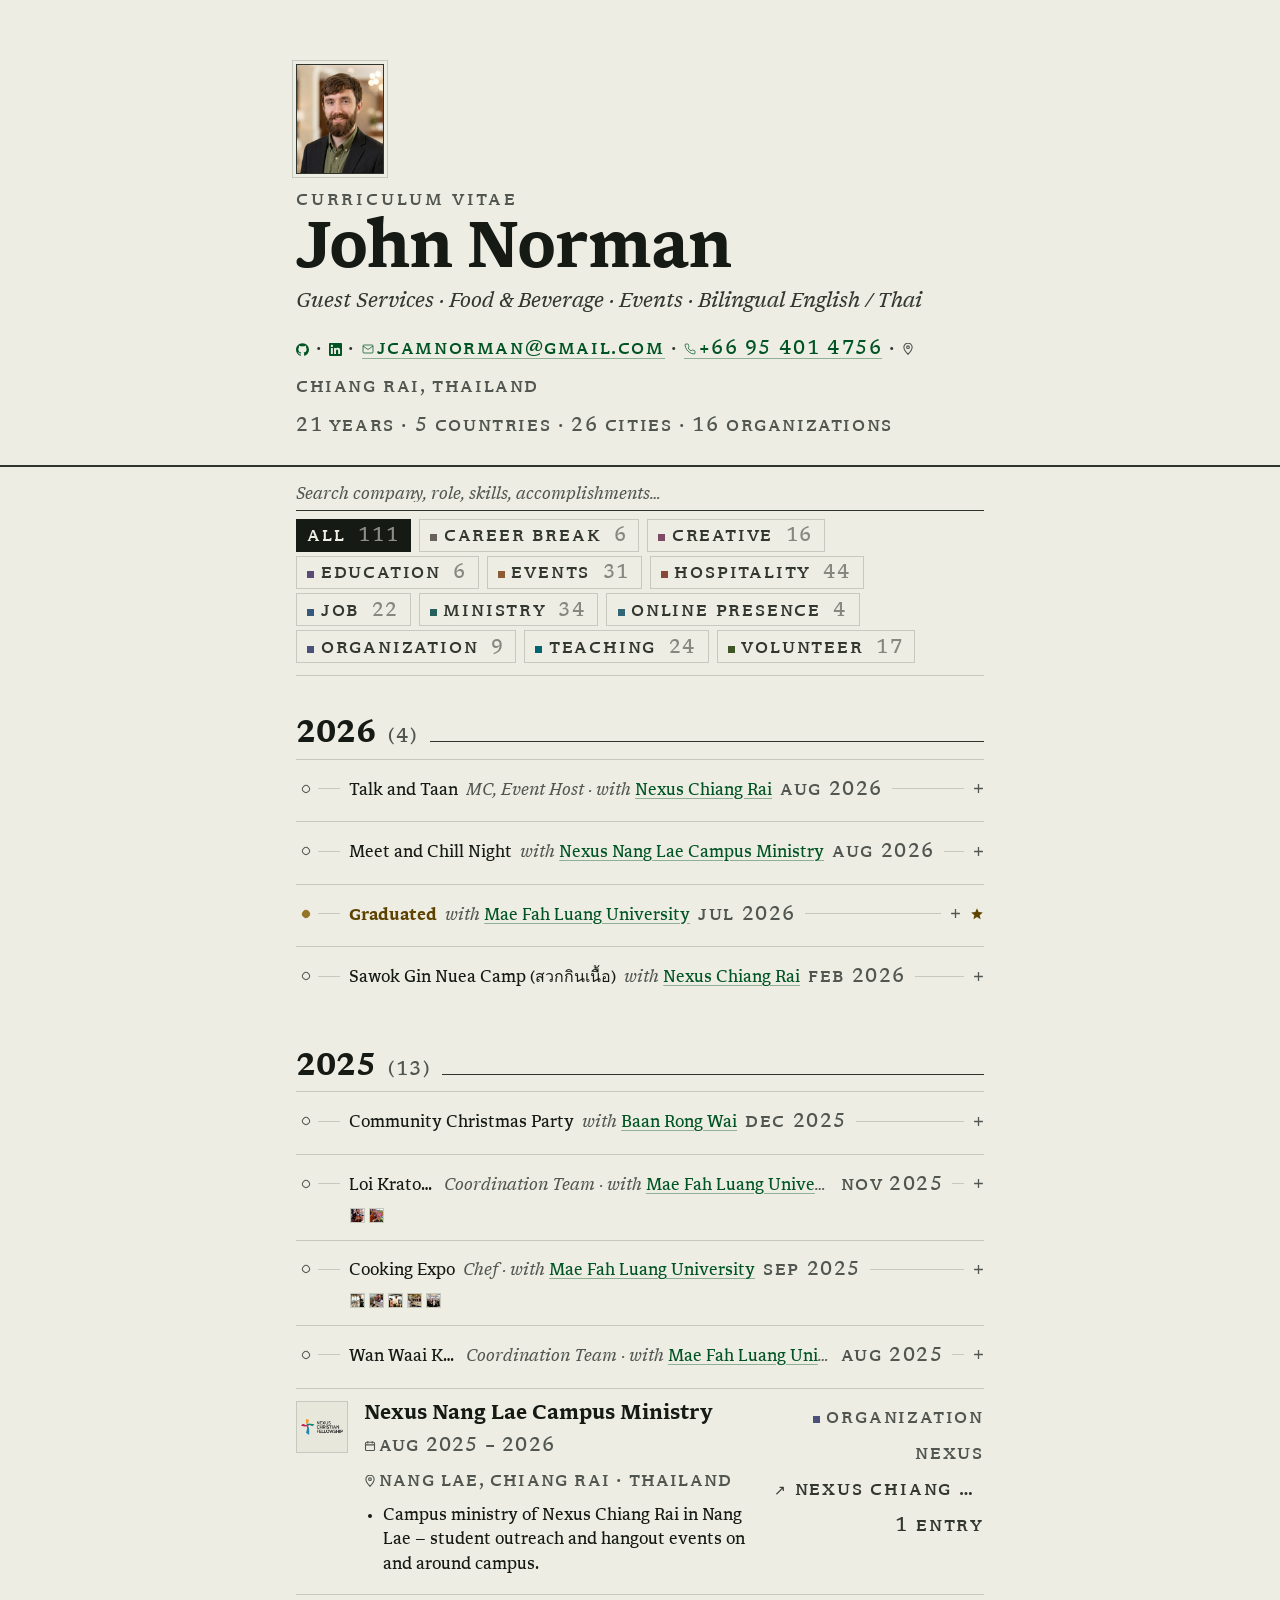
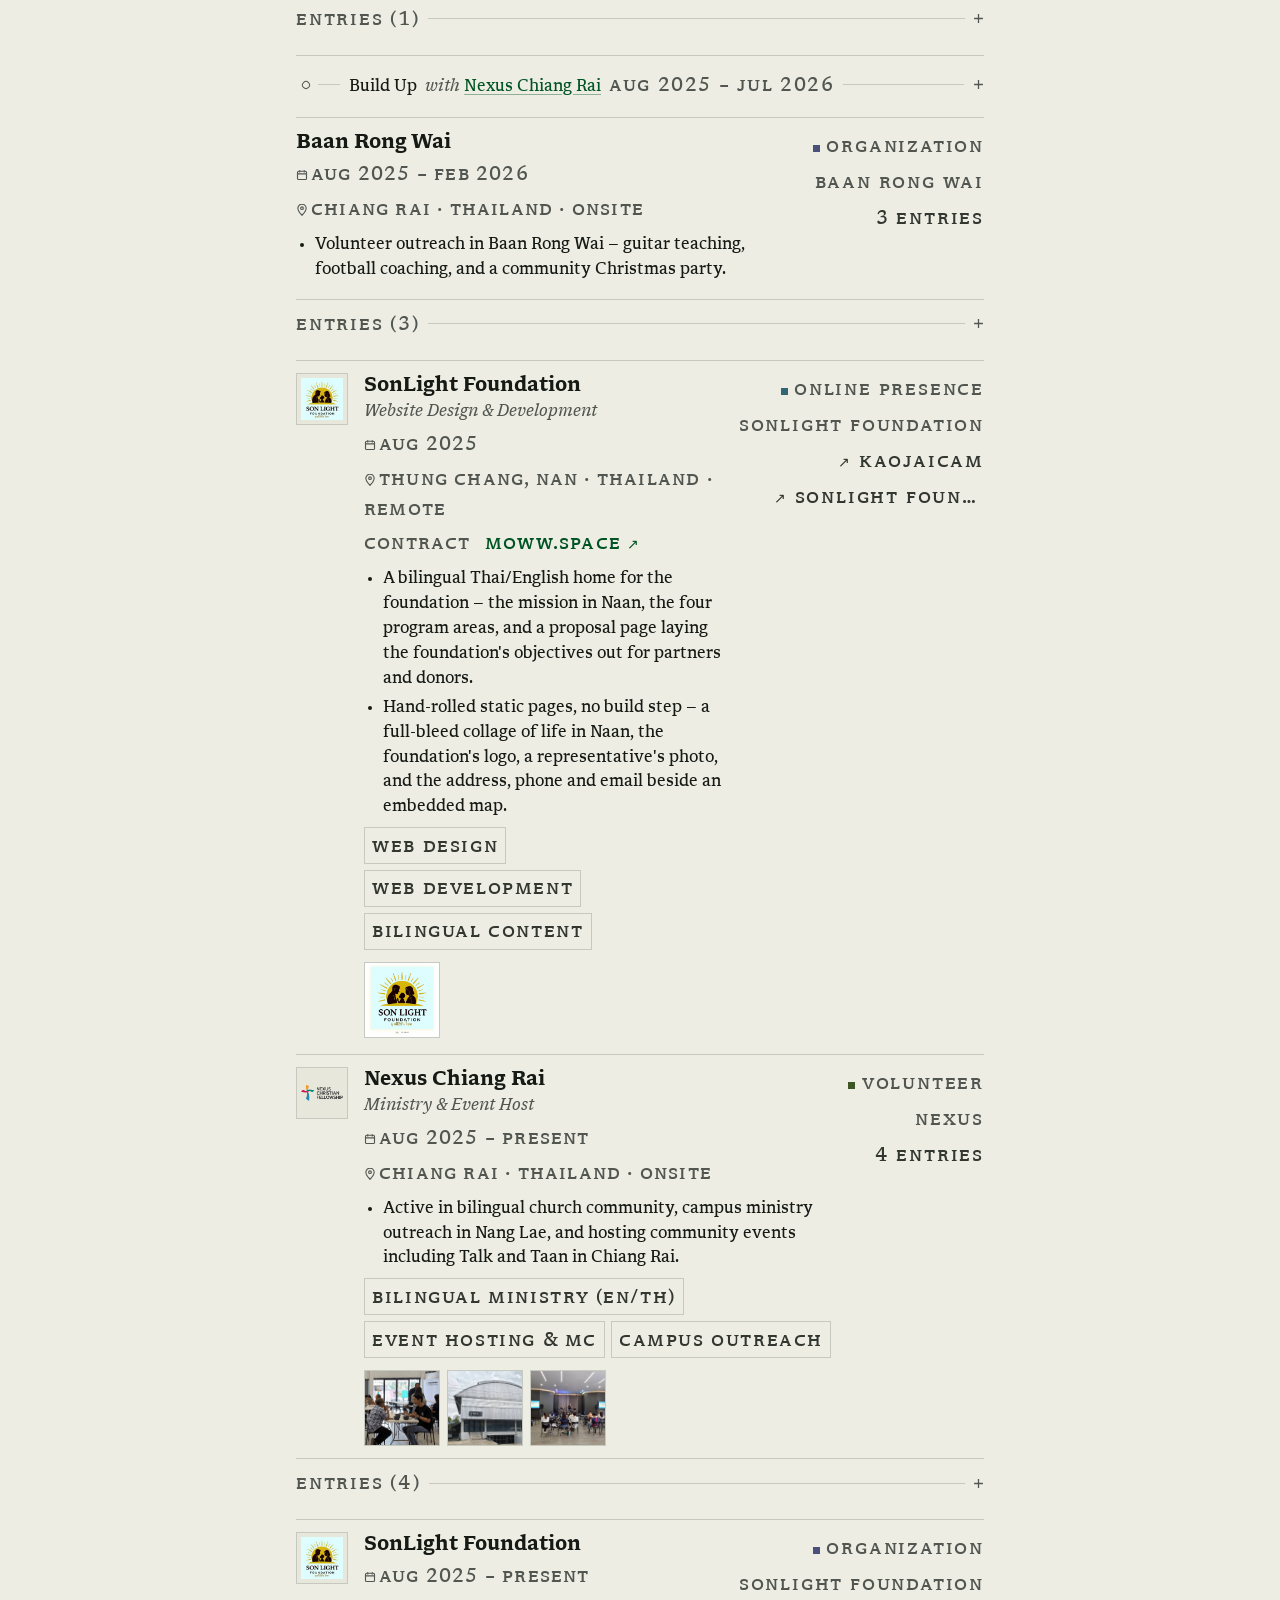
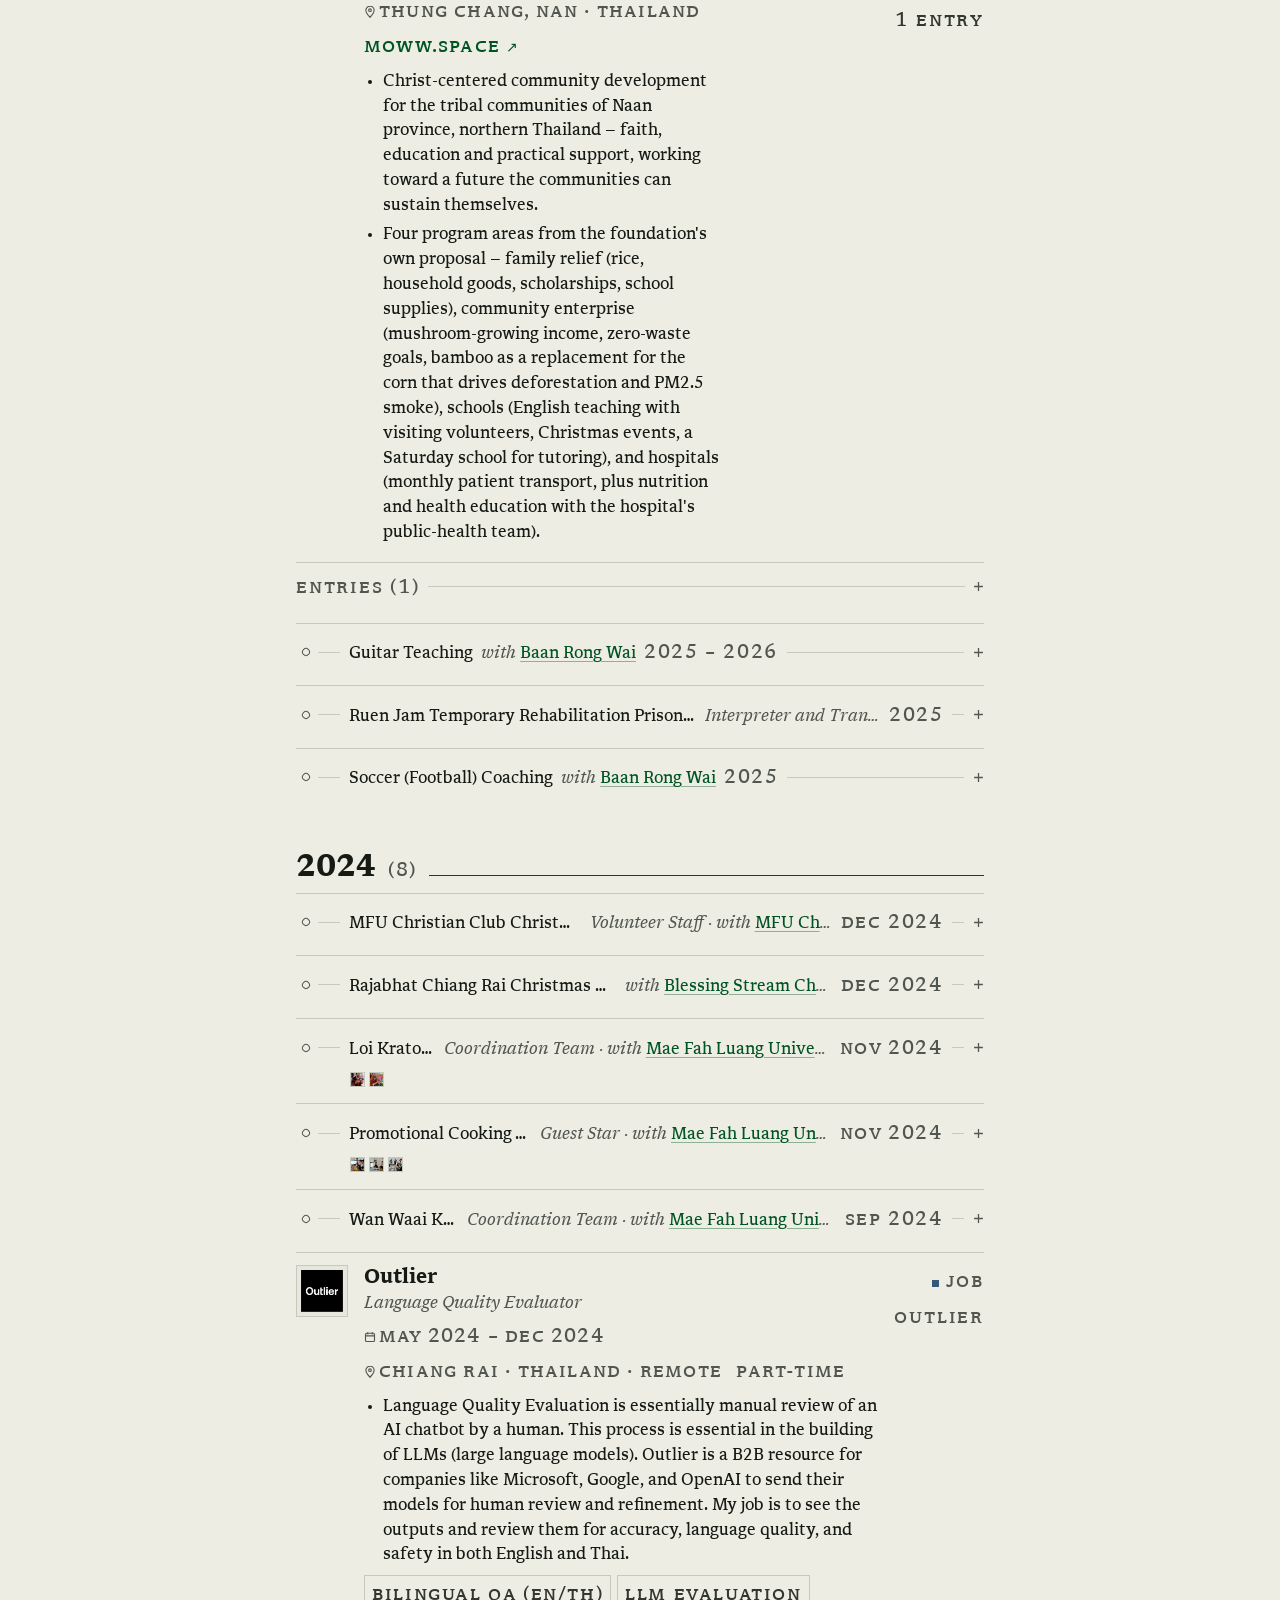
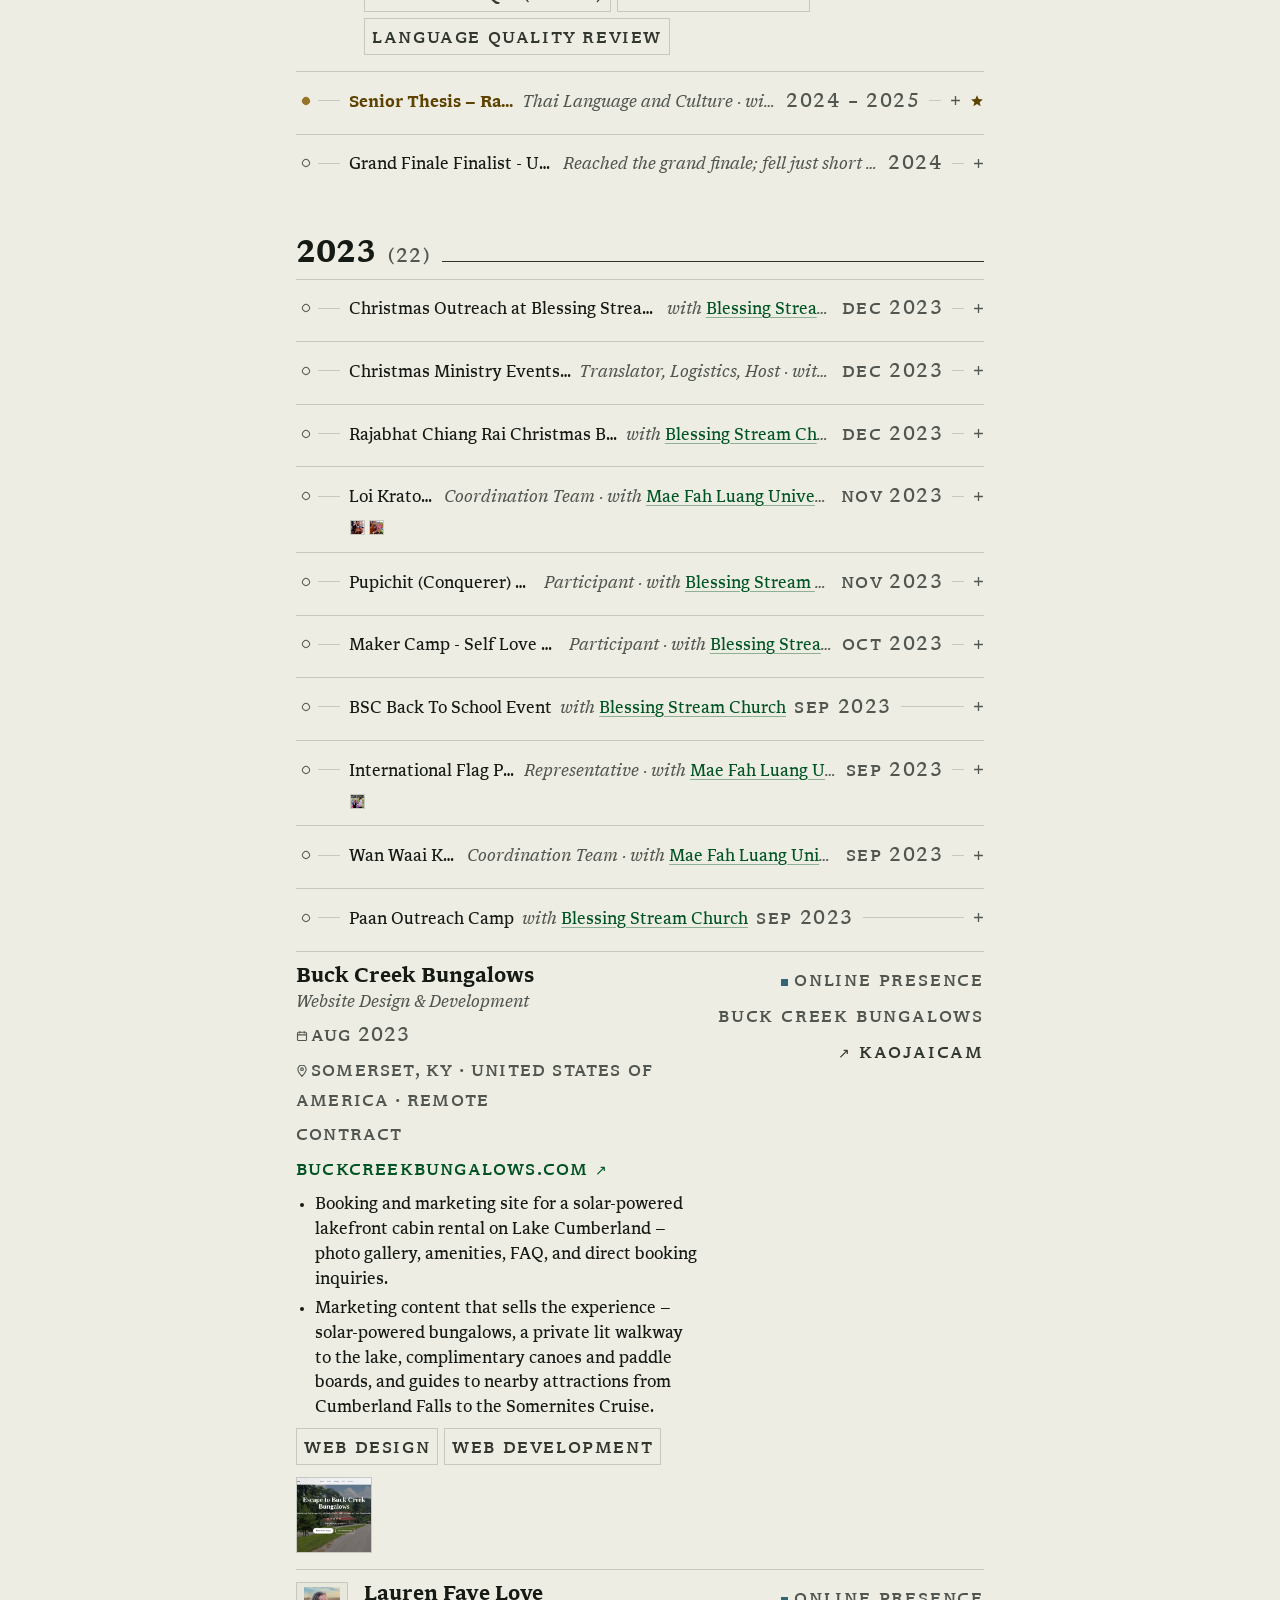
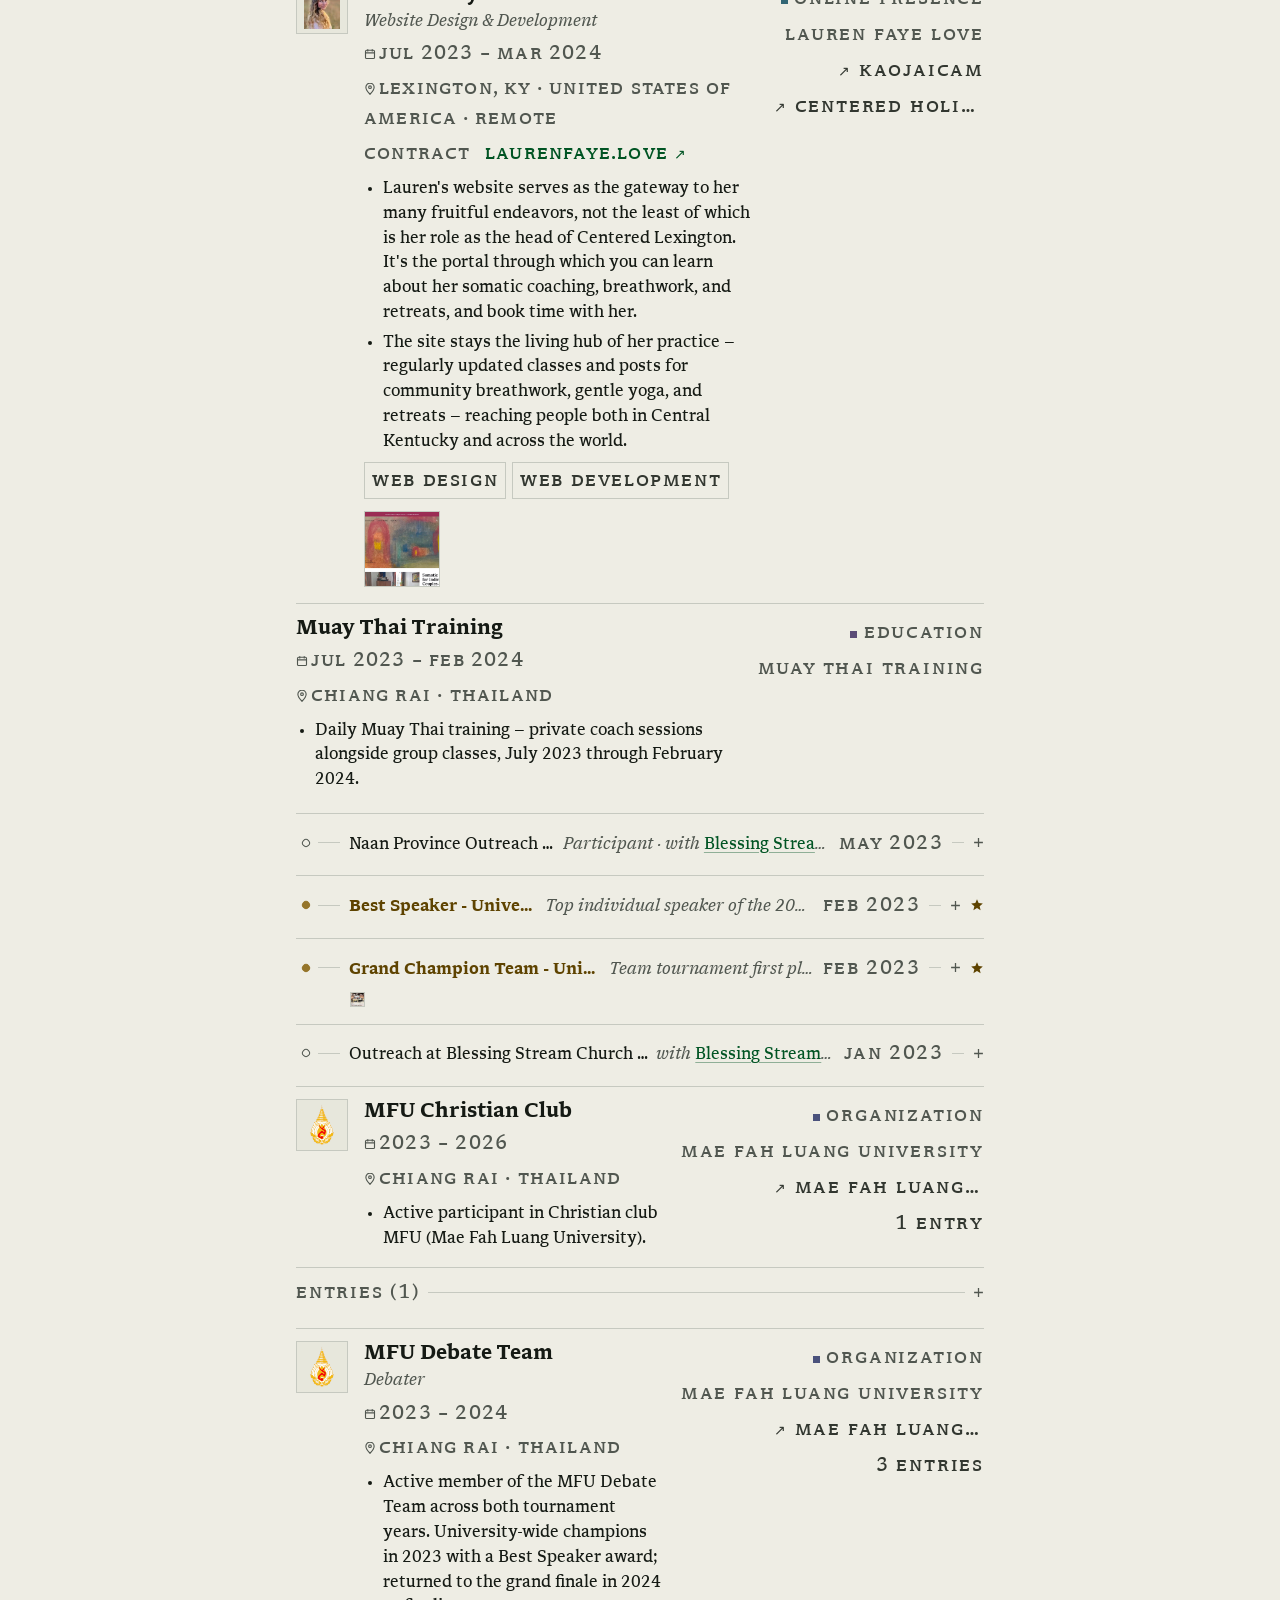
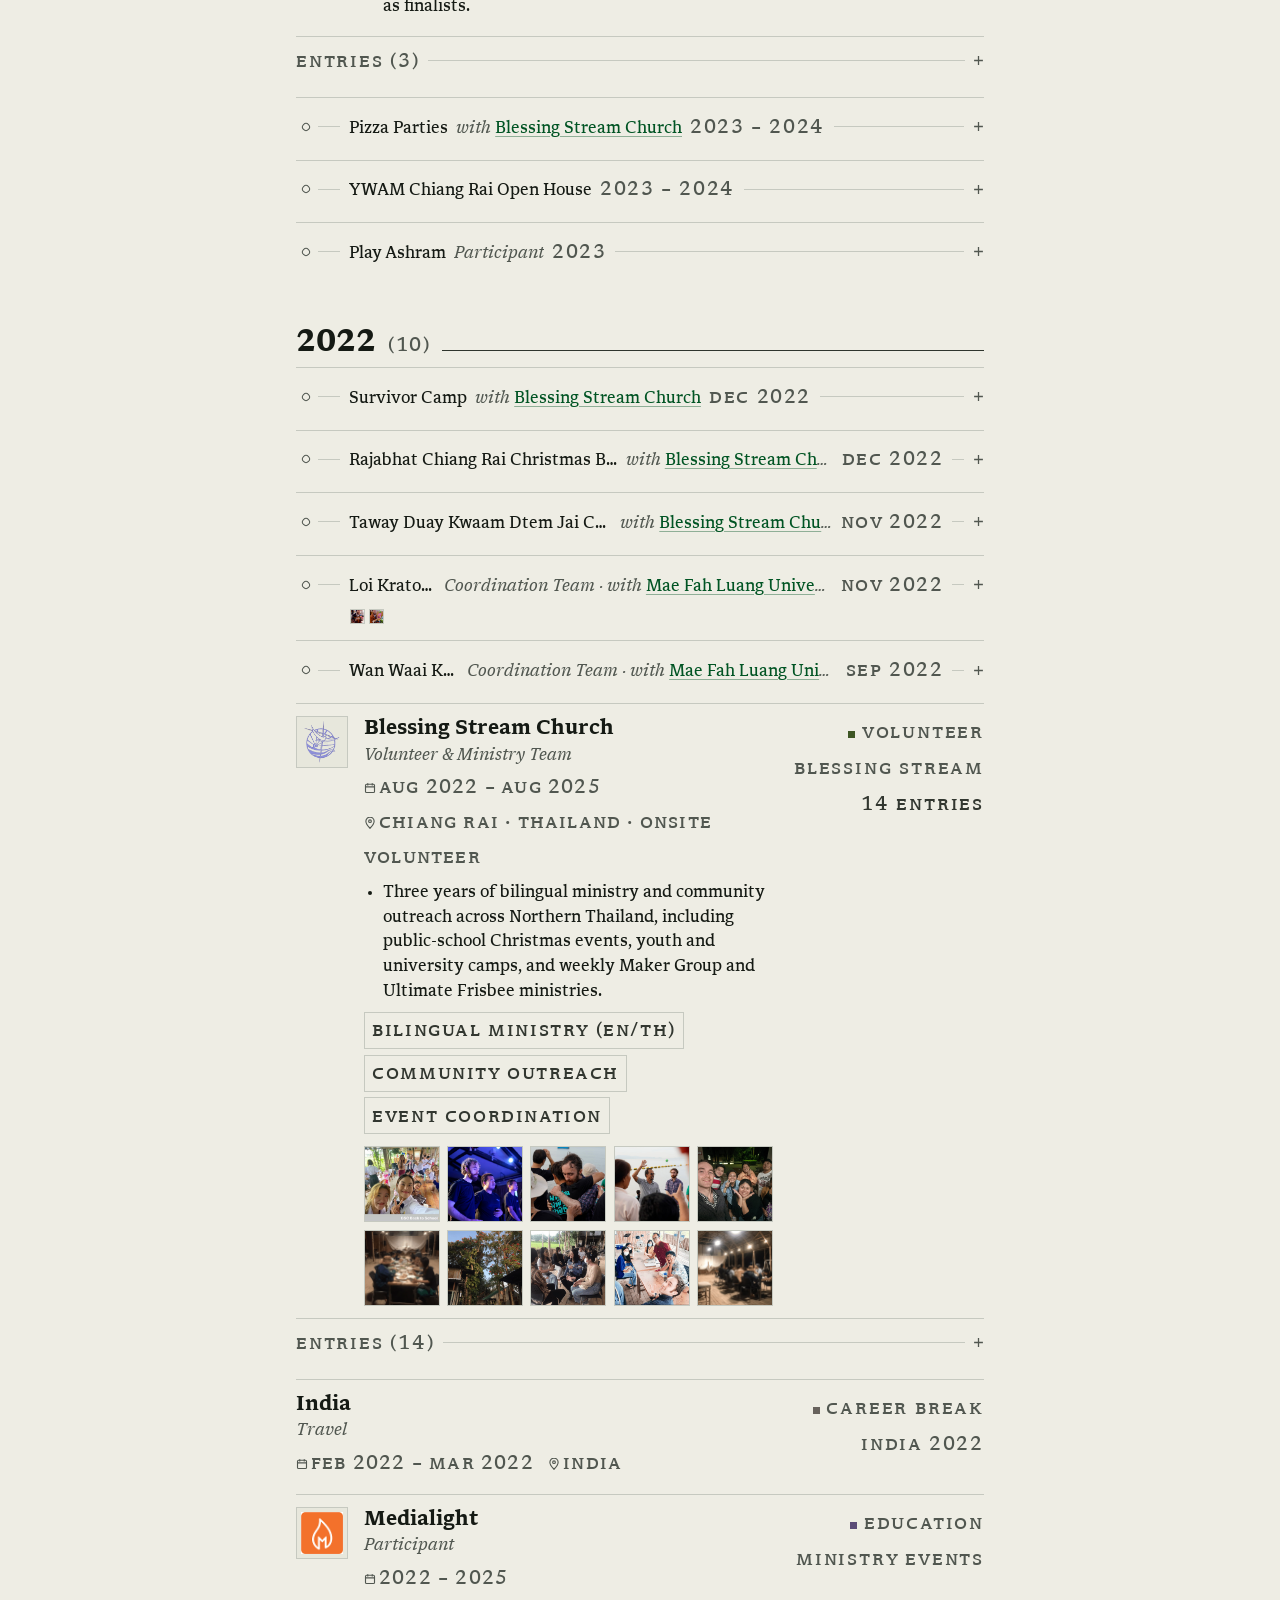
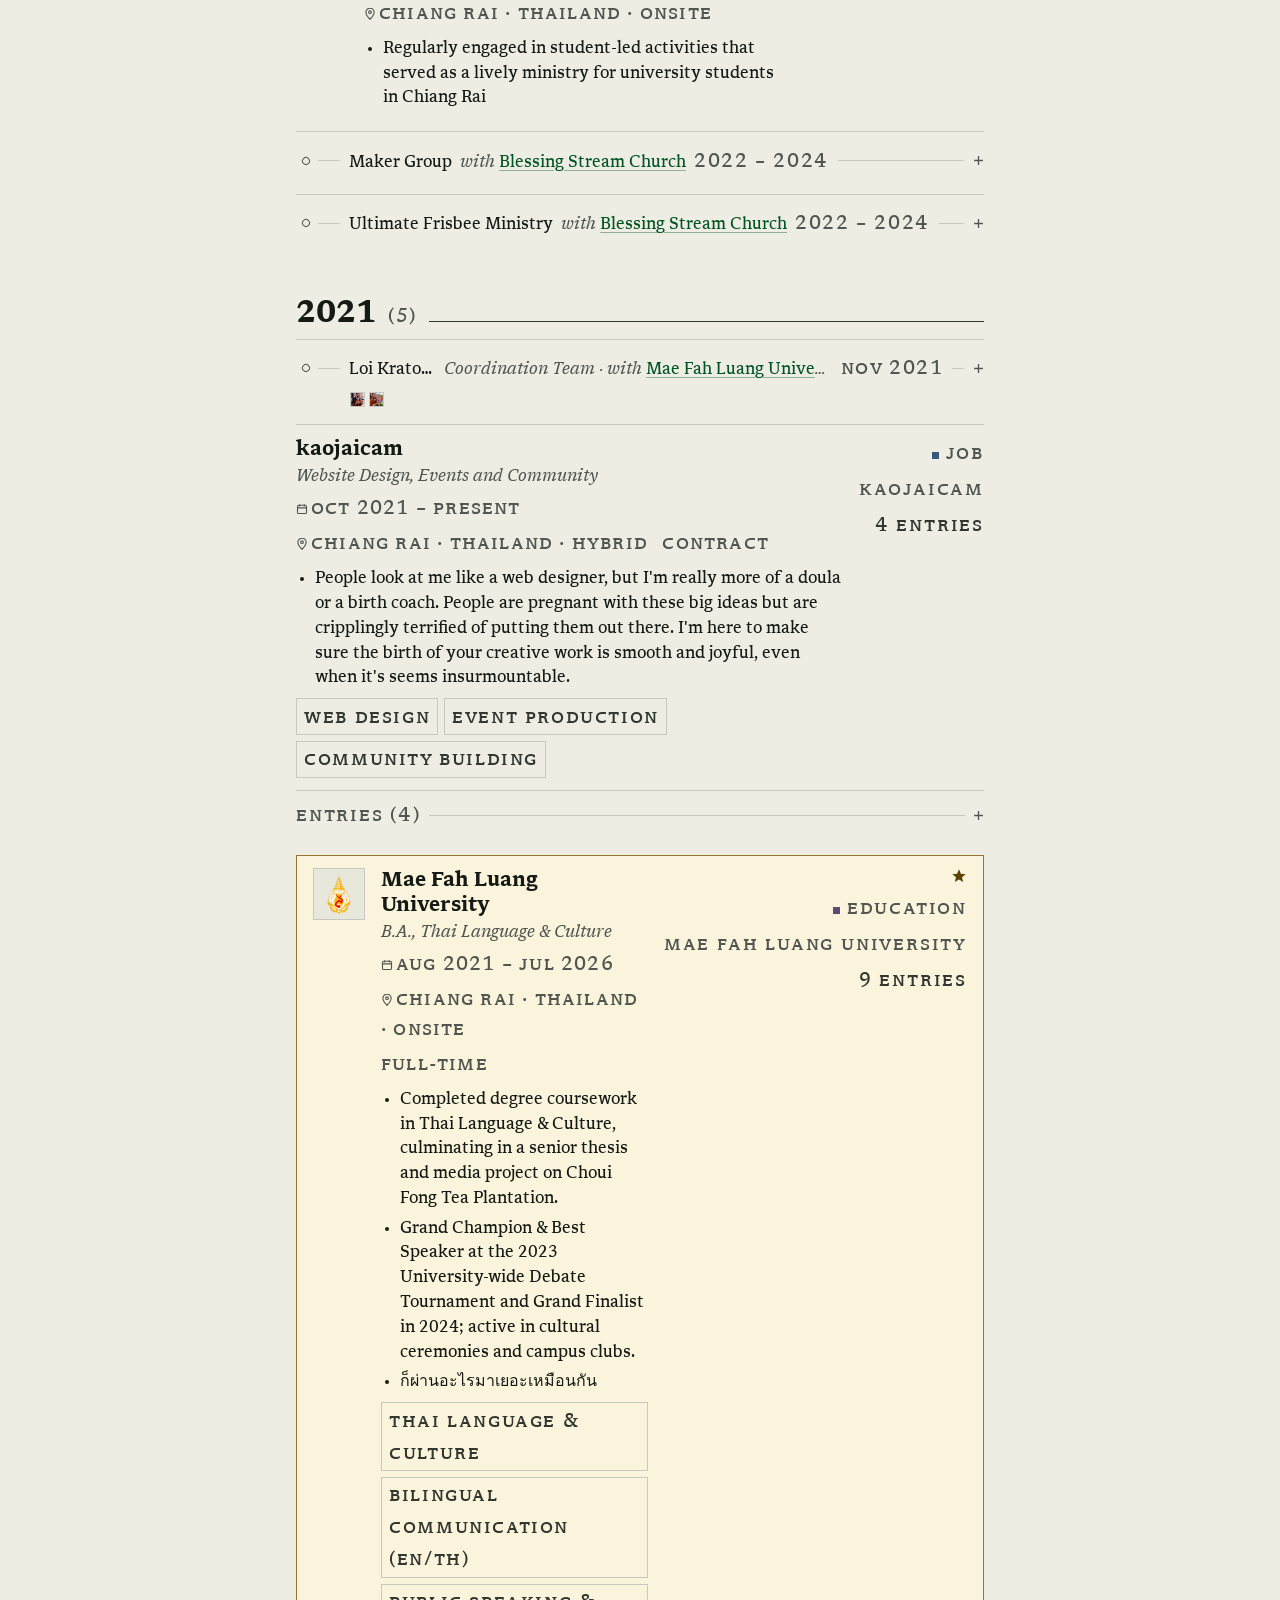
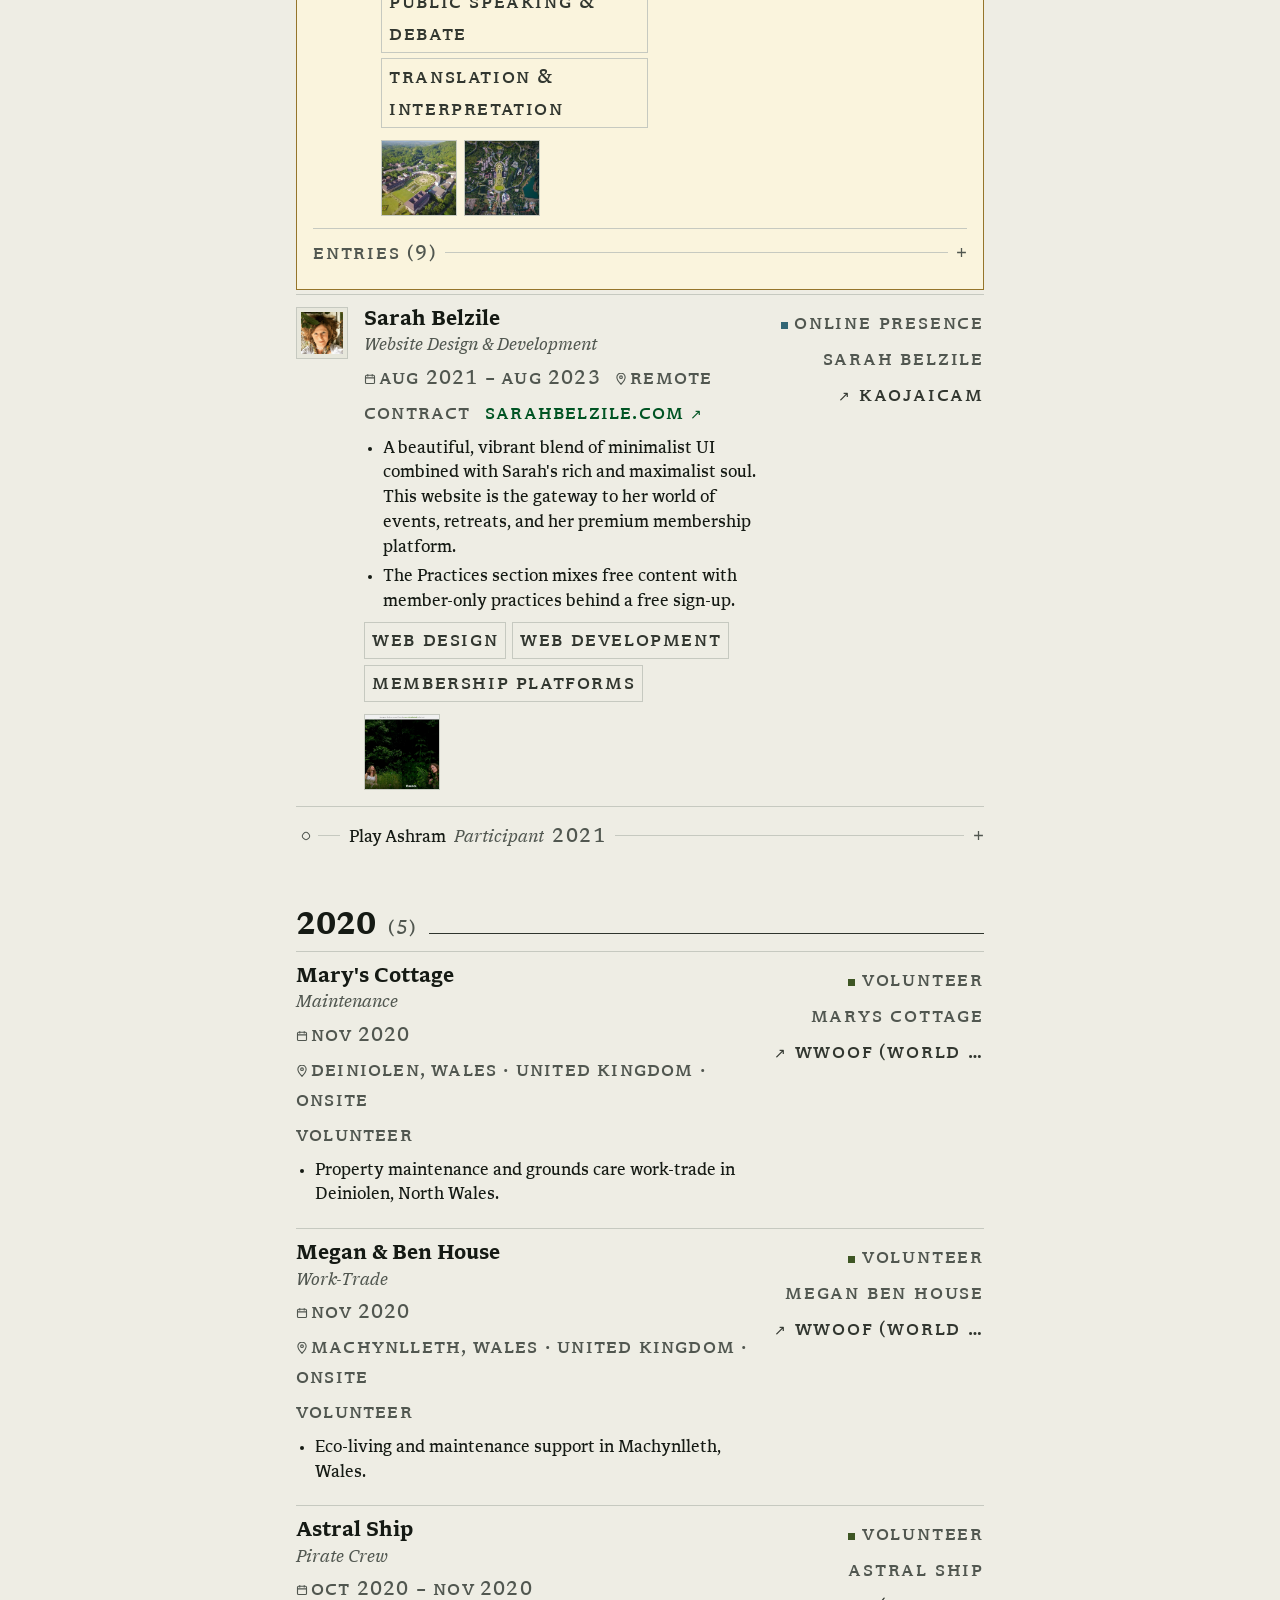
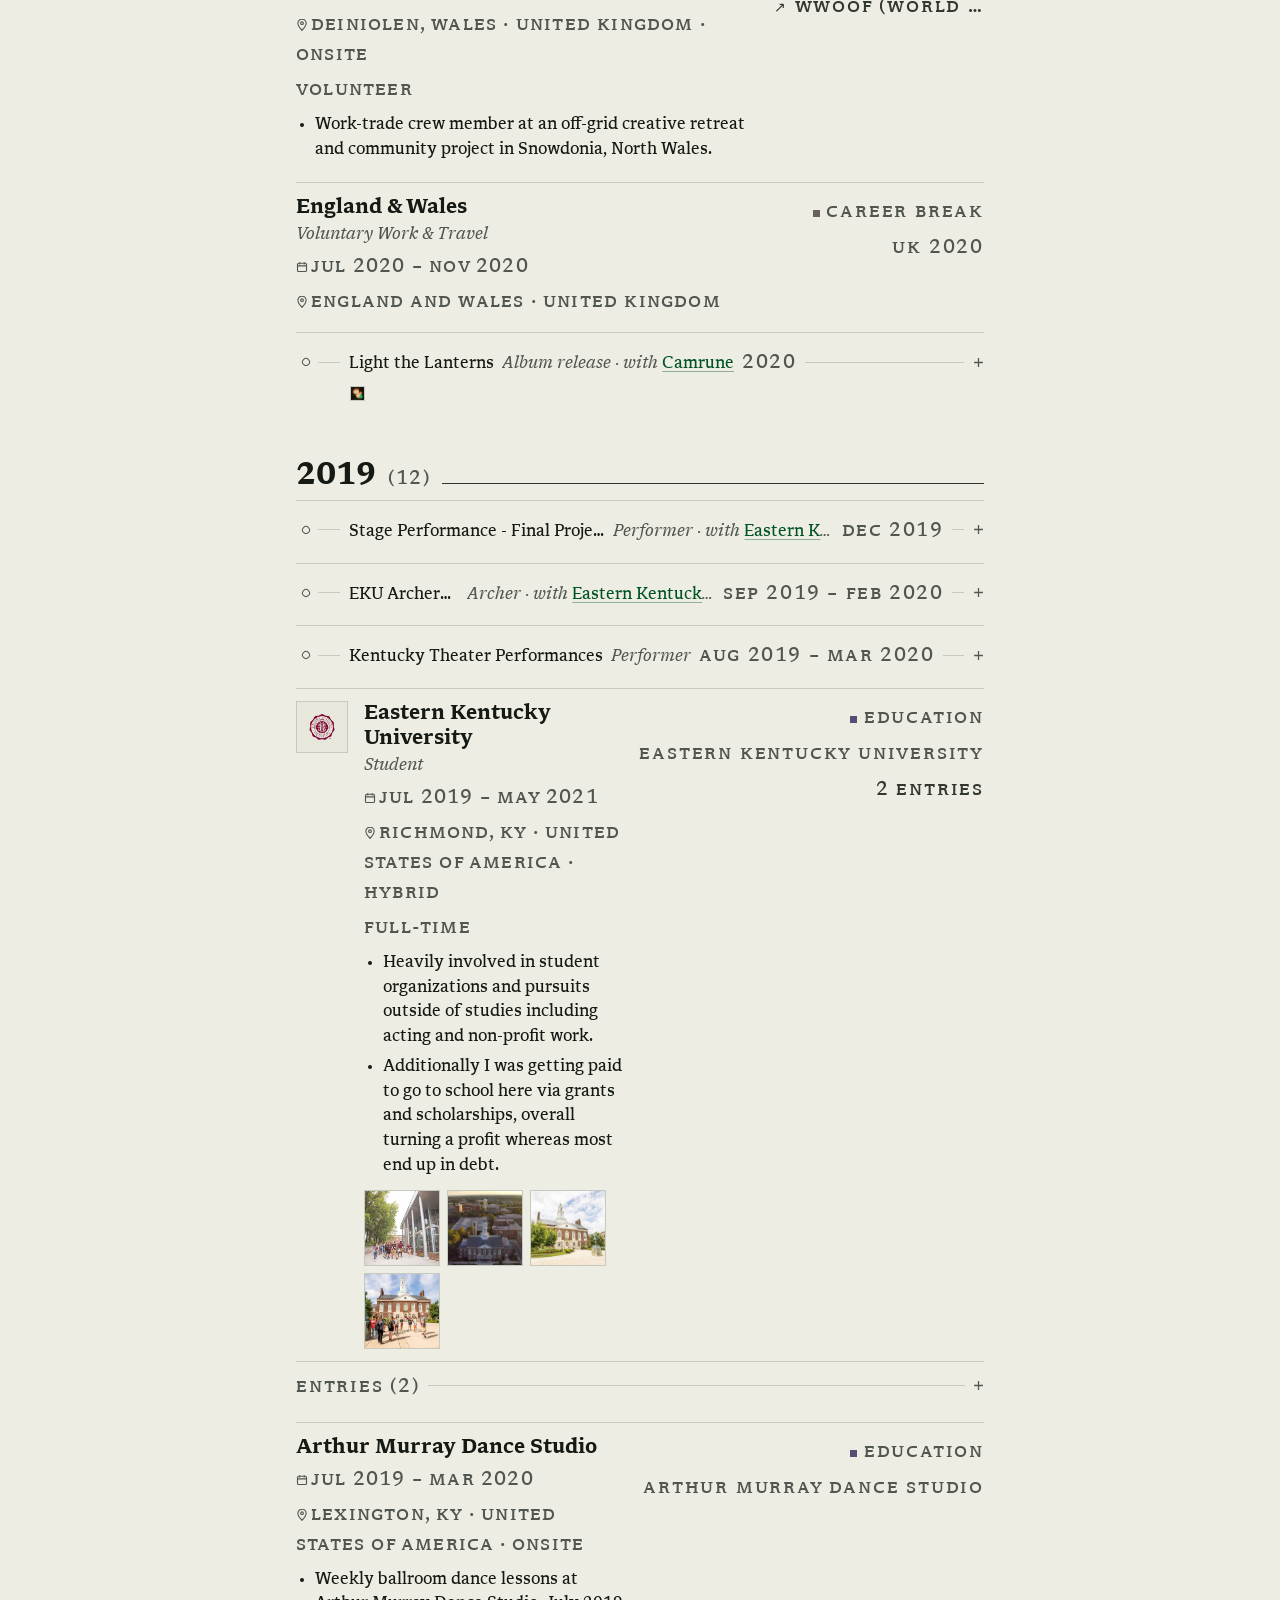
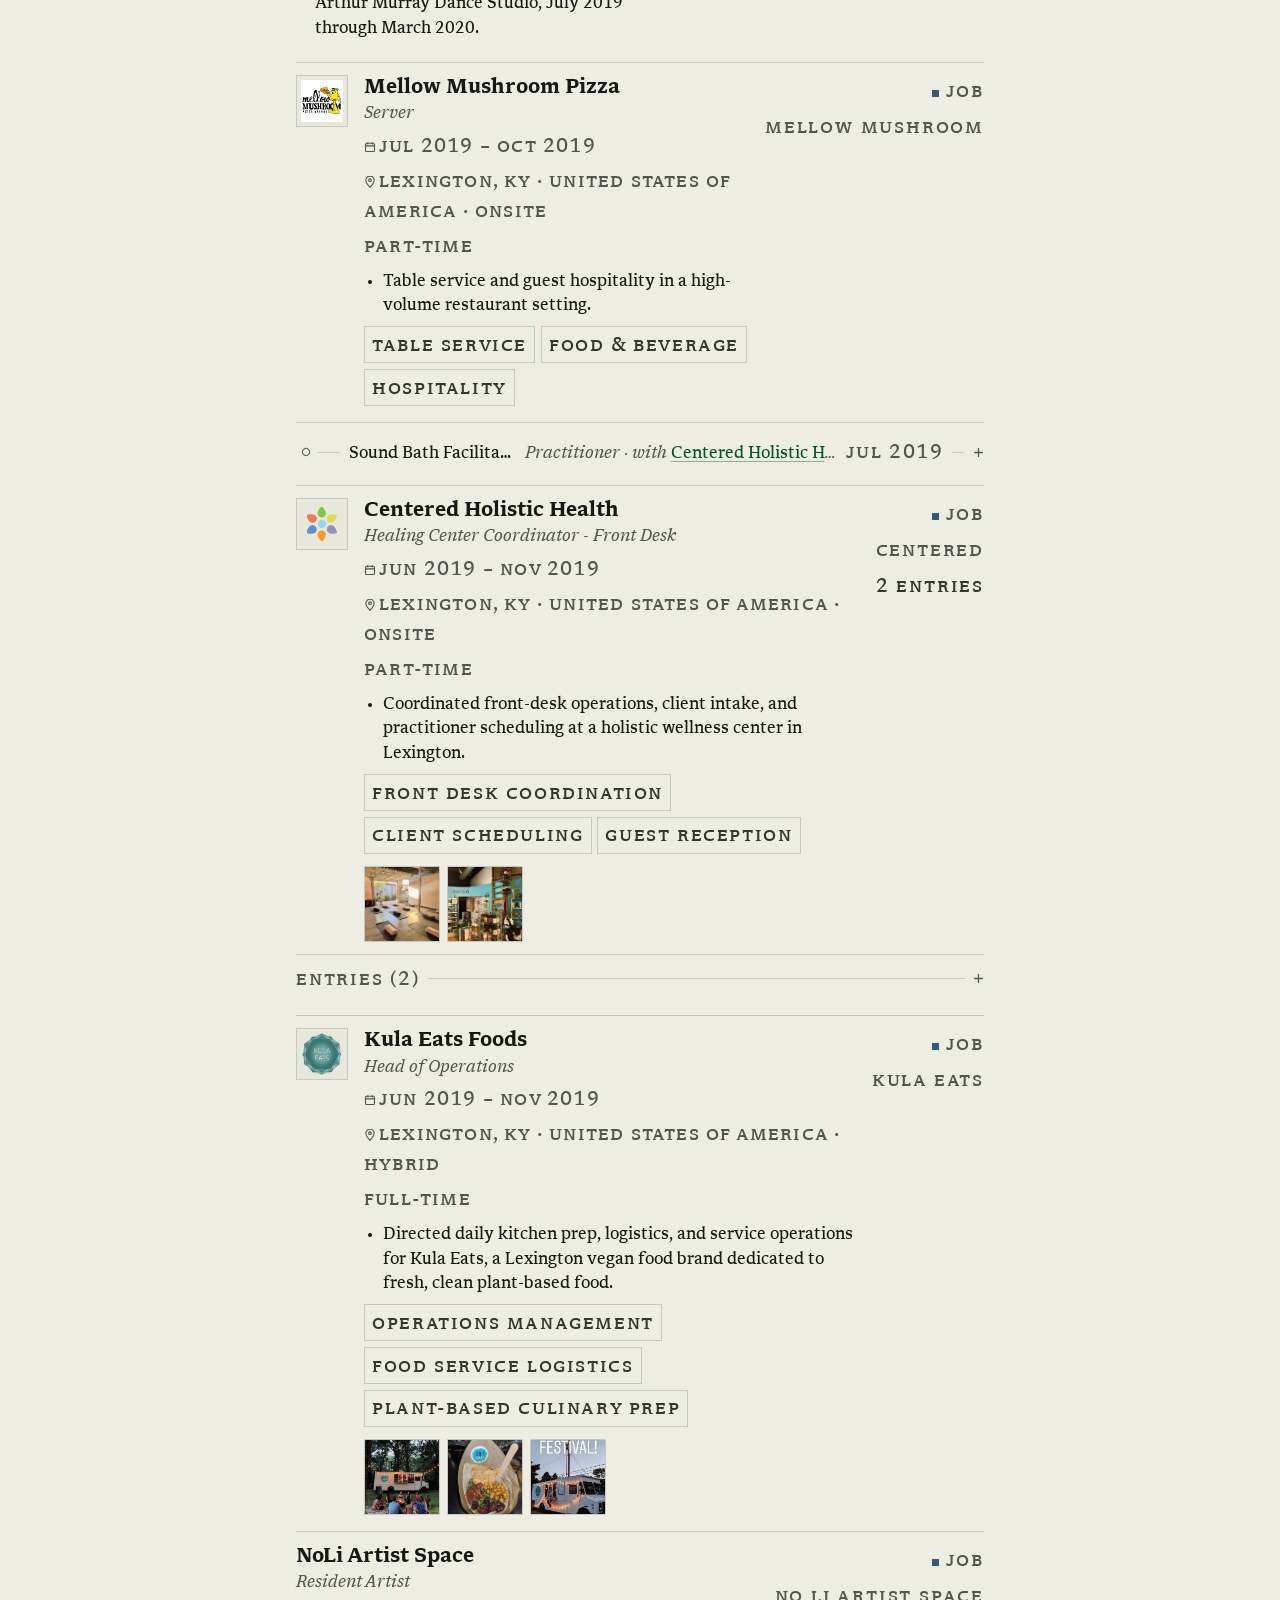
==== commit d443449c: "changed wording to 'with'" ====
--- a/index.html
+++ b/index.html
@@ -658,7 +658,7 @@
   return monthName(e.start || e.end);
 }
 // Milestones headline the event's own title (`company`); role + organization
-// stay secondary (italic sub / "under …" link). Cards, in contrast, lead
+// stay secondary (italic sub / "with …" link). Cards, in contrast, lead
 // with organization + role.
 function msTitle(e) {
   if (e.role && e.company) return [e.company, e.role];
@@ -672,7 +672,7 @@
   const d = msDate(e);
   const auto = !!activeTag; // a tag filter is on: milestones start expanded
   let rowSub = '';
-  const under = e.parentIds.length ? 'under ' +
+  const under = e.parentIds.length ? 'with ' +
     e.parentIds.map((id, i) => '<span class="plink" onclick="event.stopPropagation();jumpTo(\'' + id + '\')">' +
       esc(e.parentNames[i]) + '</span>').join(' · ') : '';
   if (sub && under) rowSub = '<span class="ms-sub">' + esc(sub) + ' · ' + under + '</span>';
